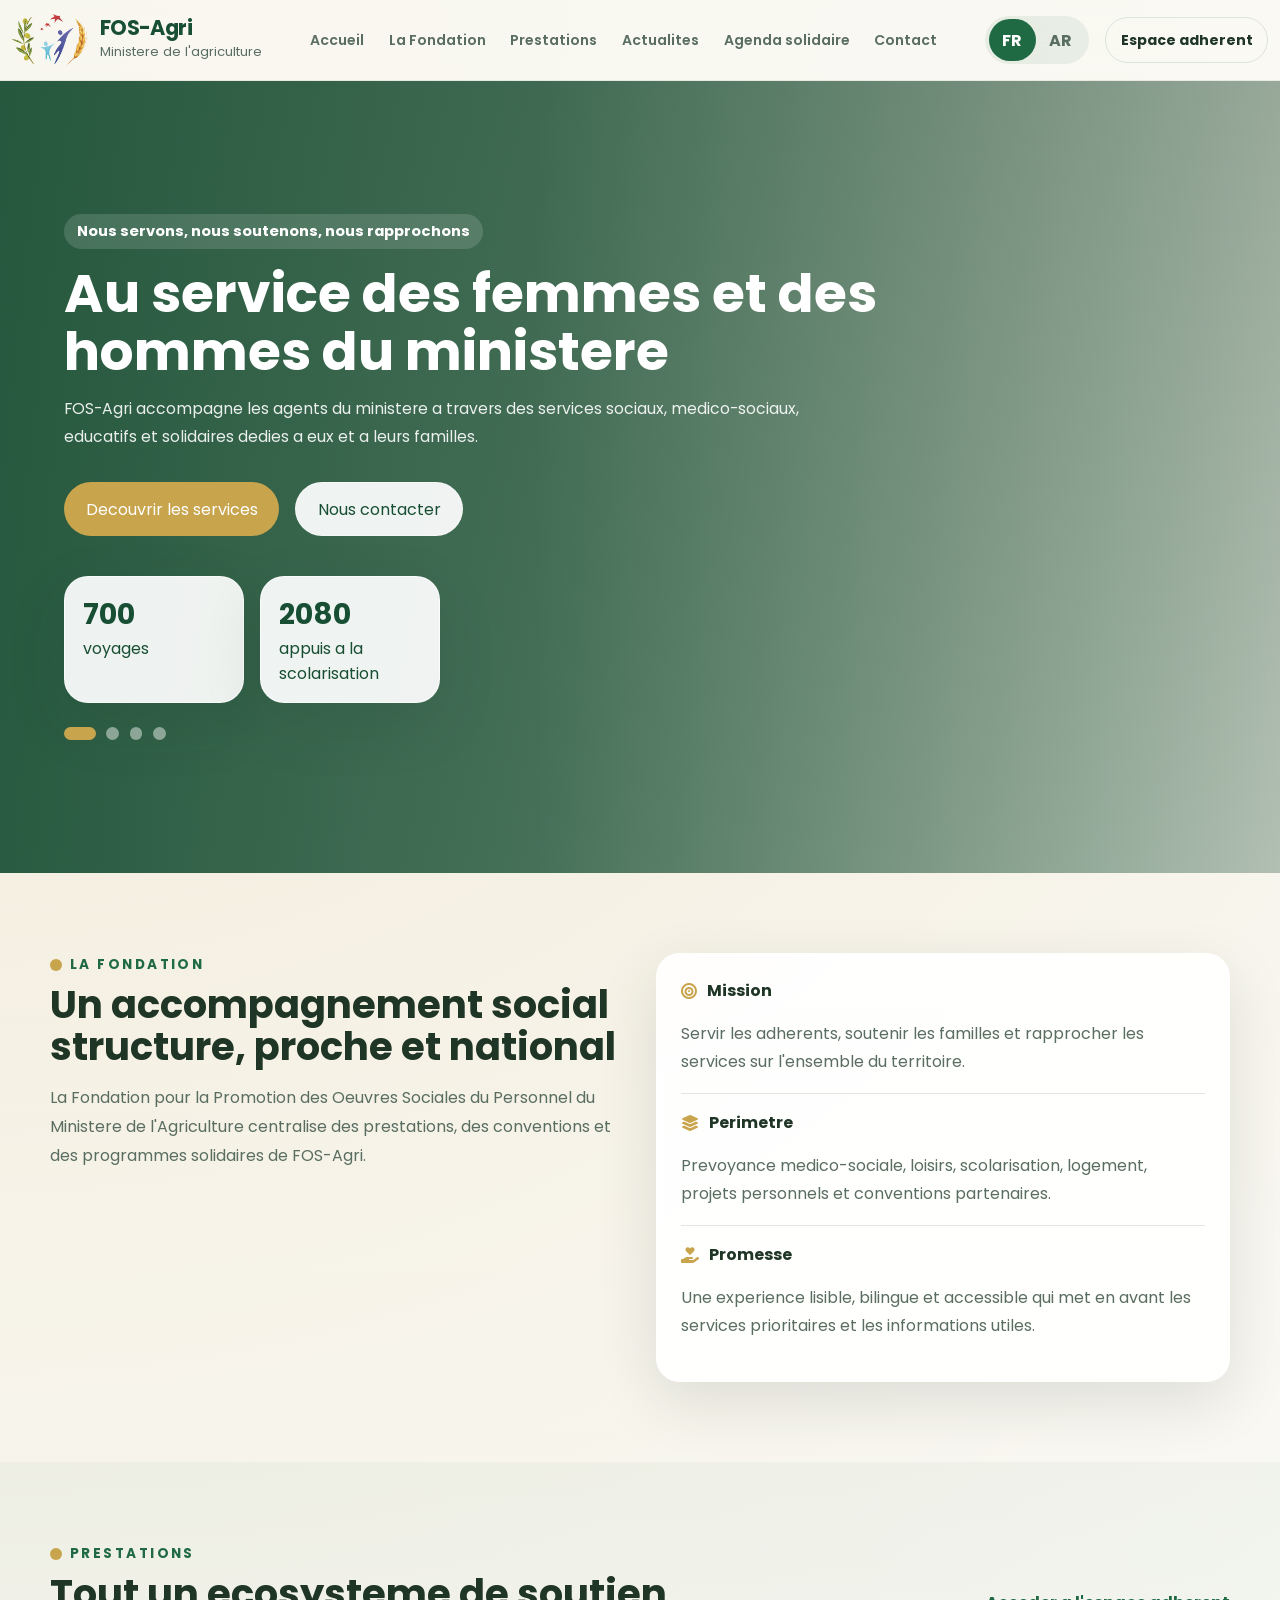
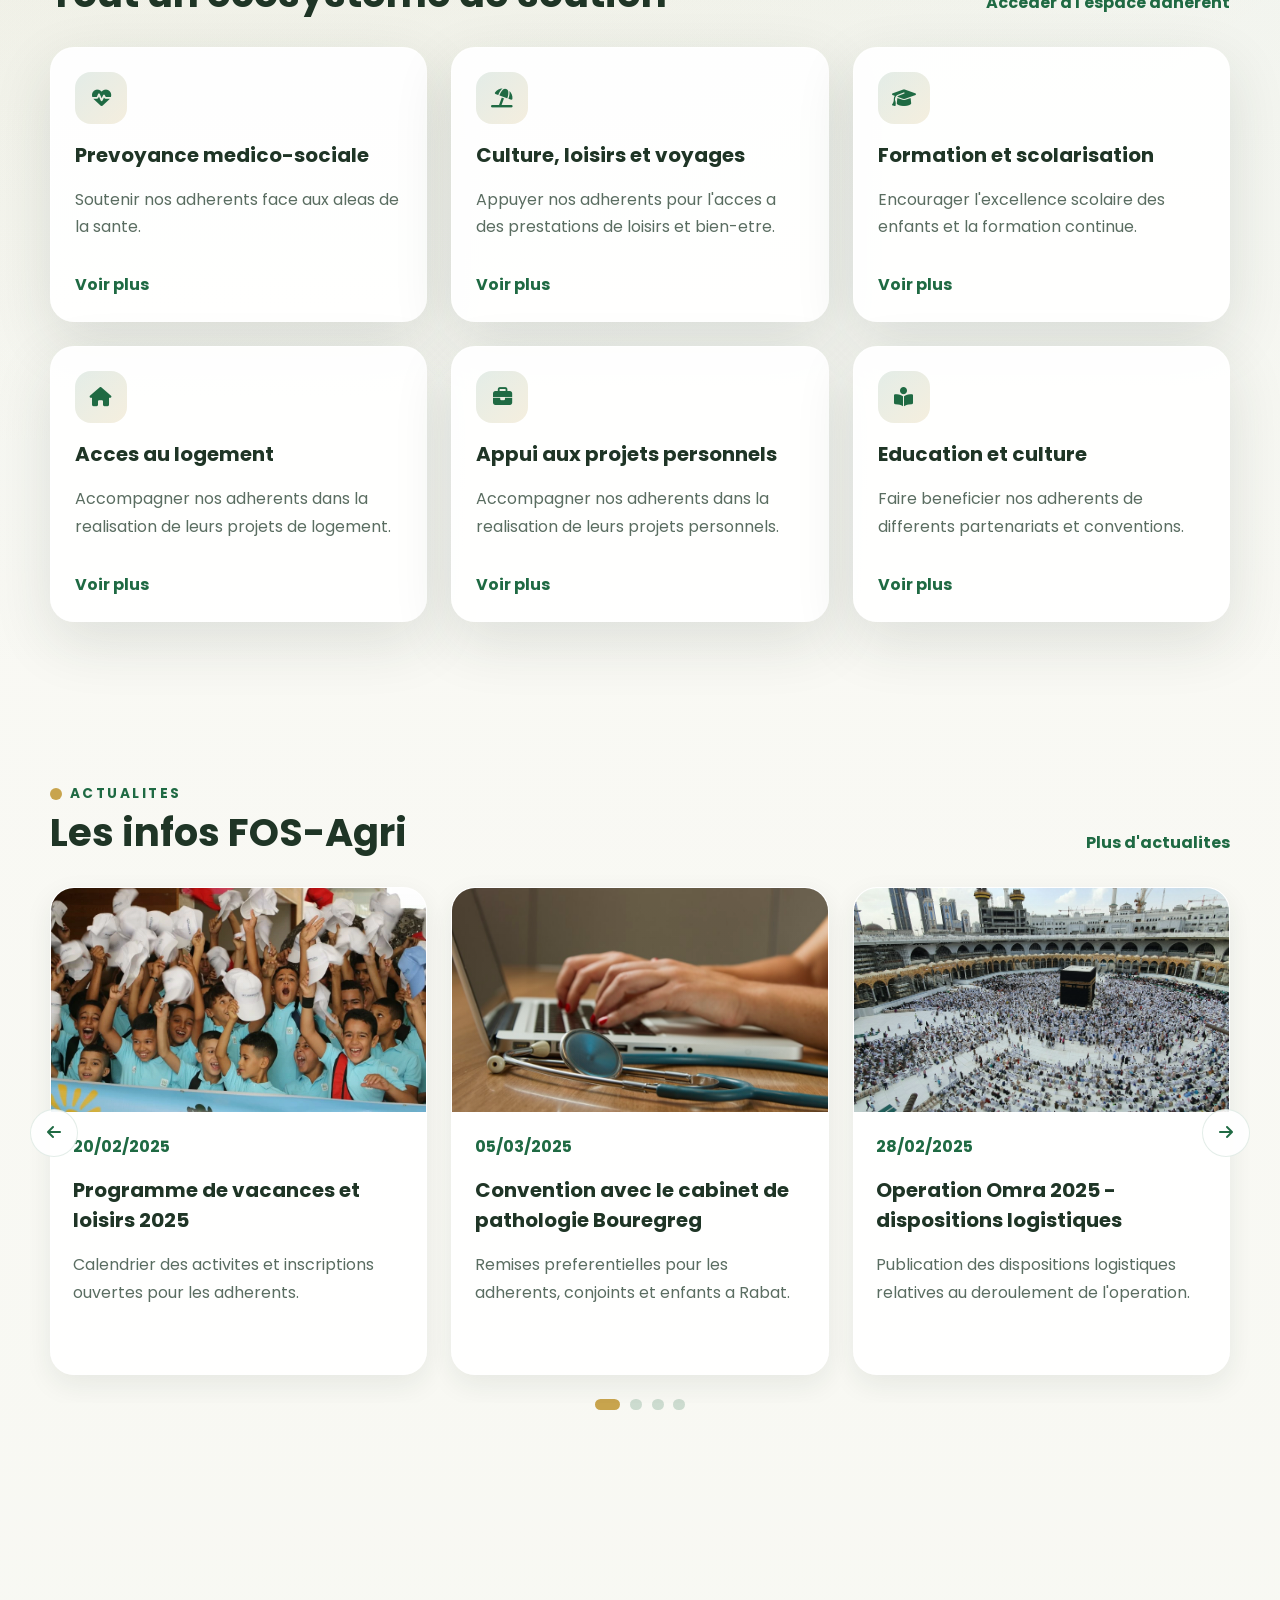
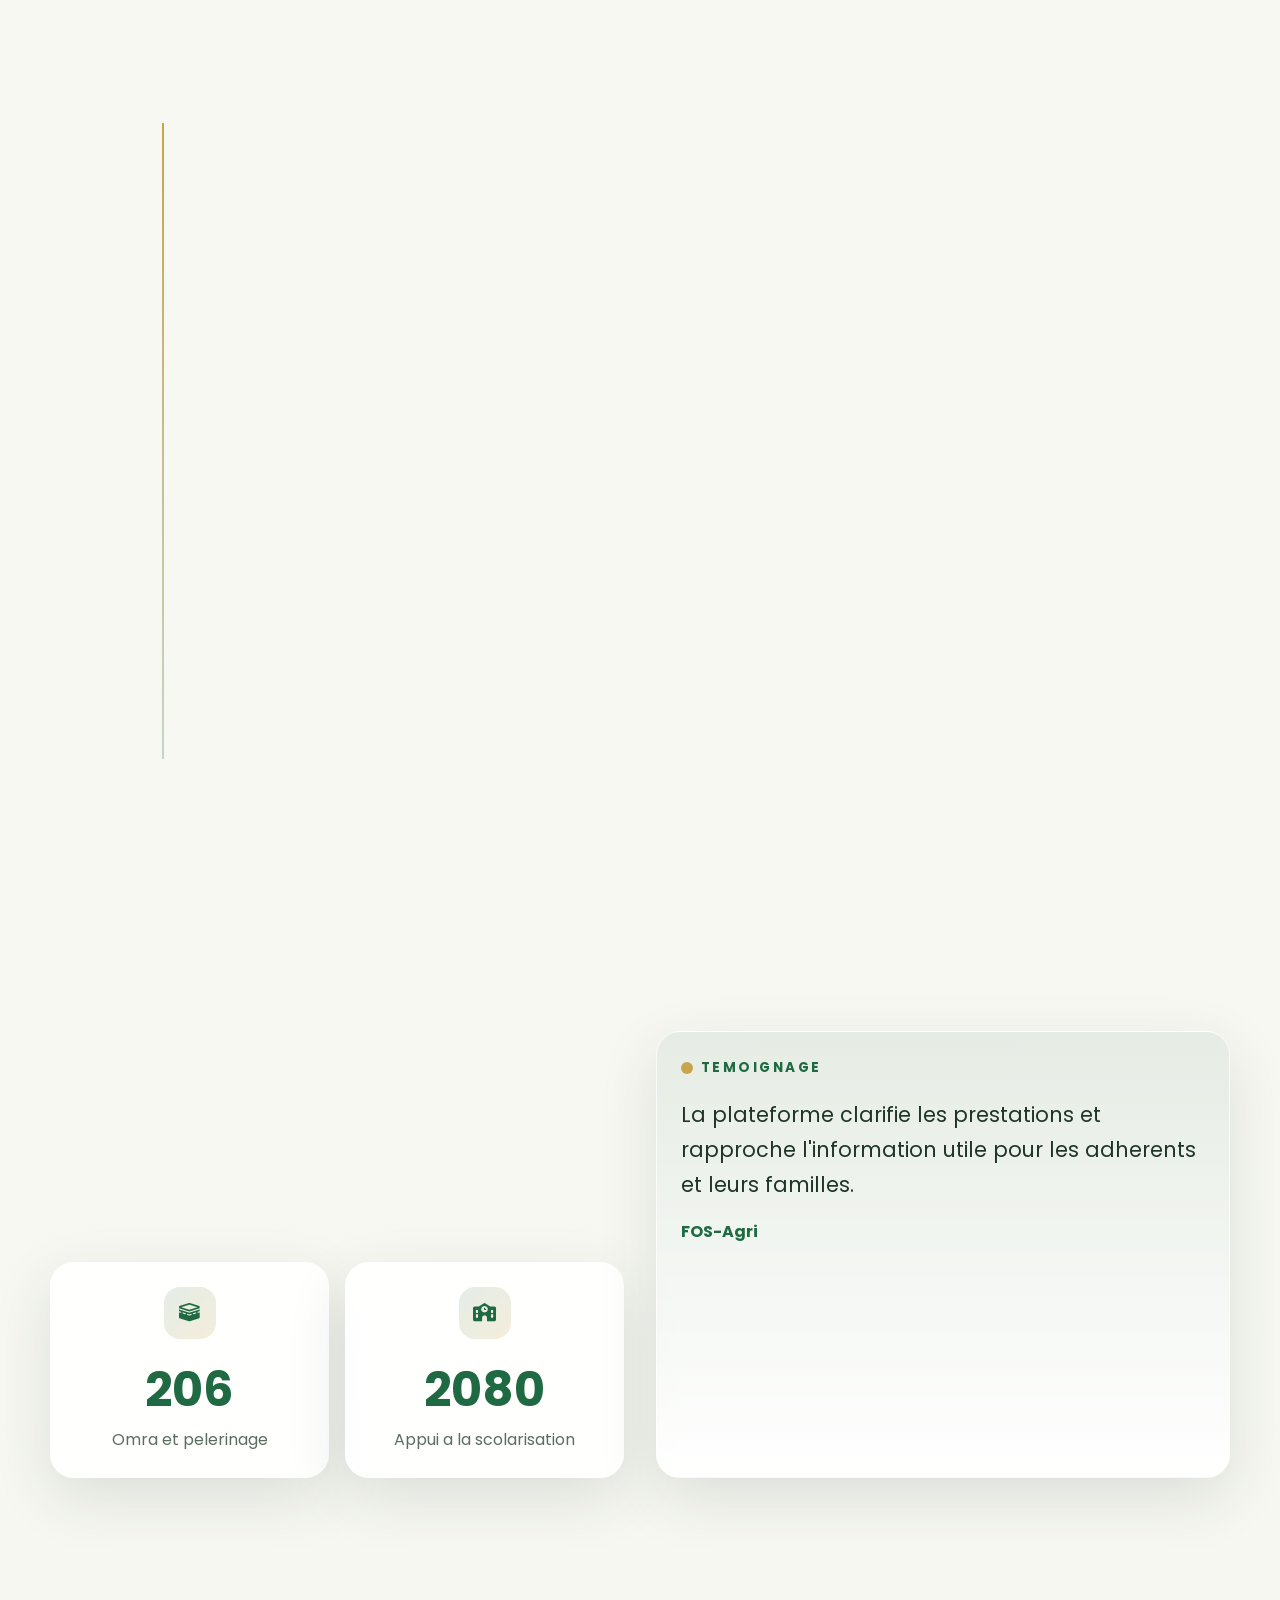
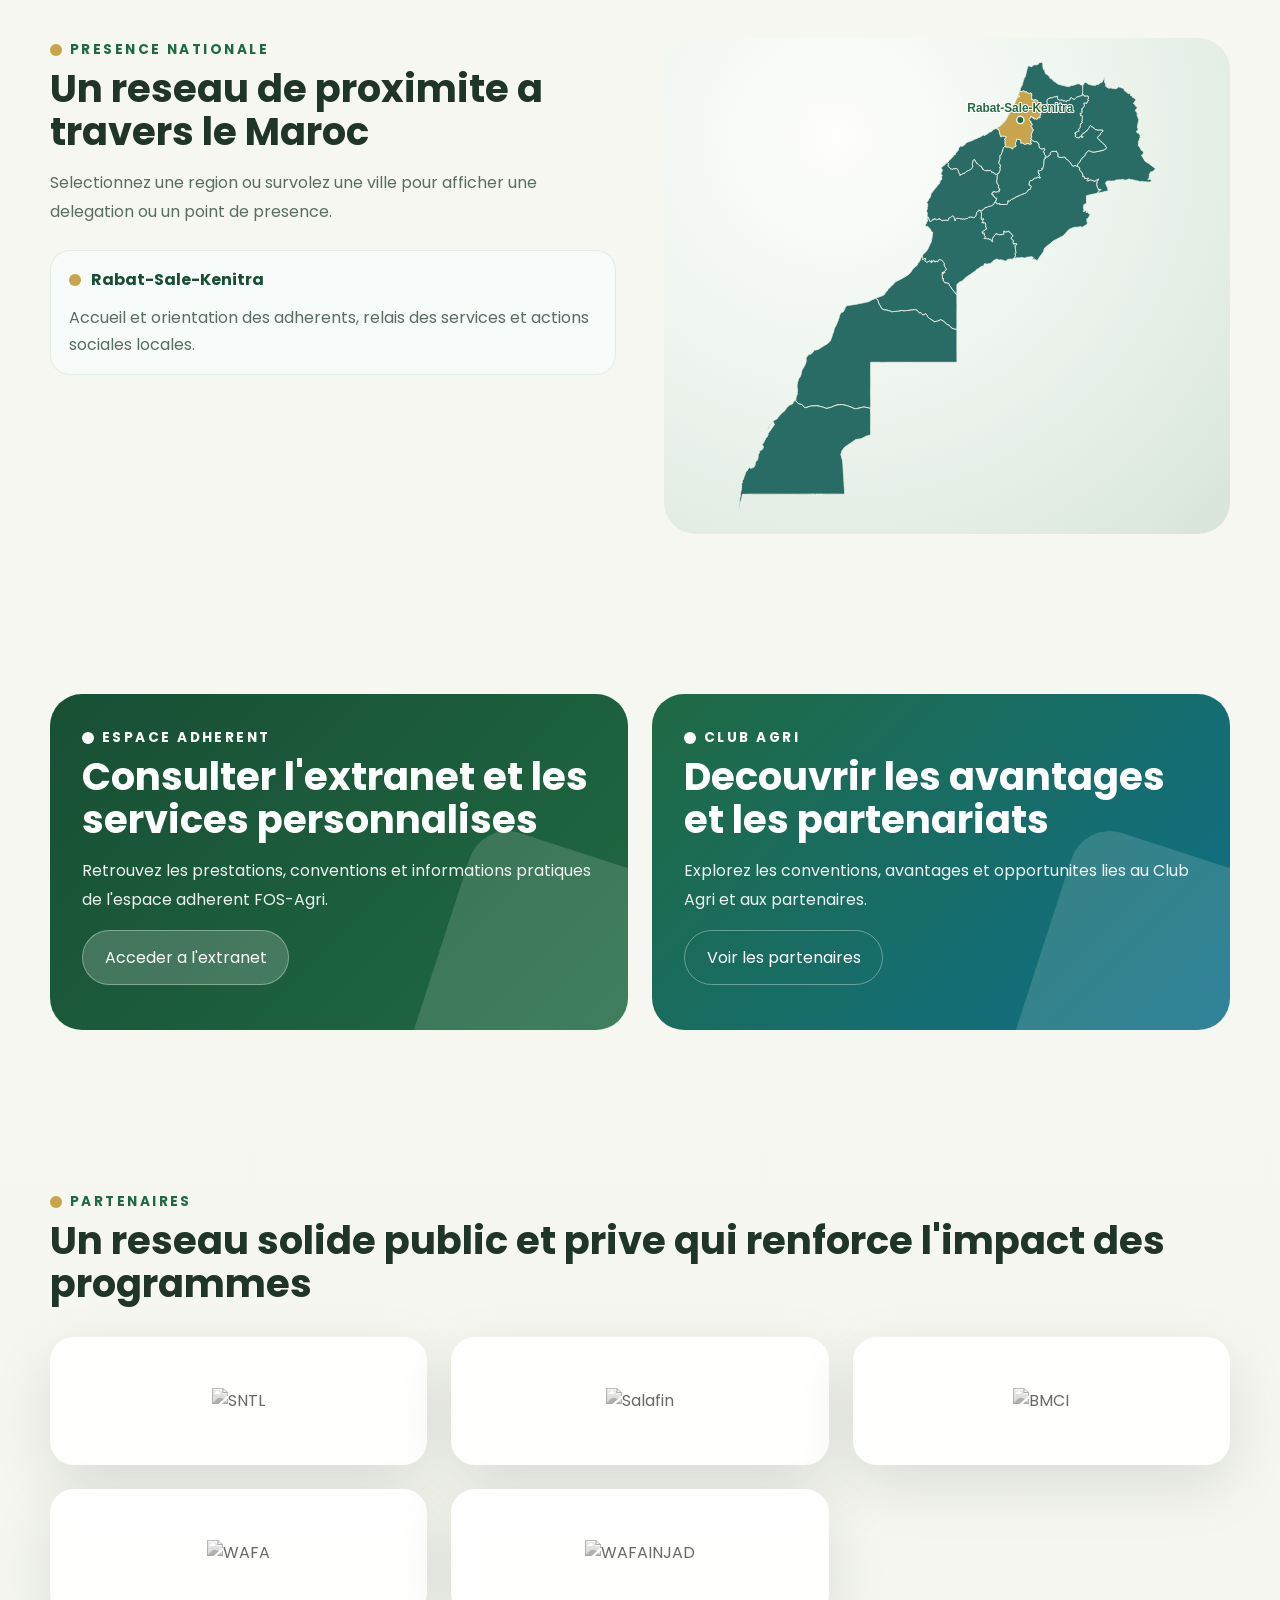
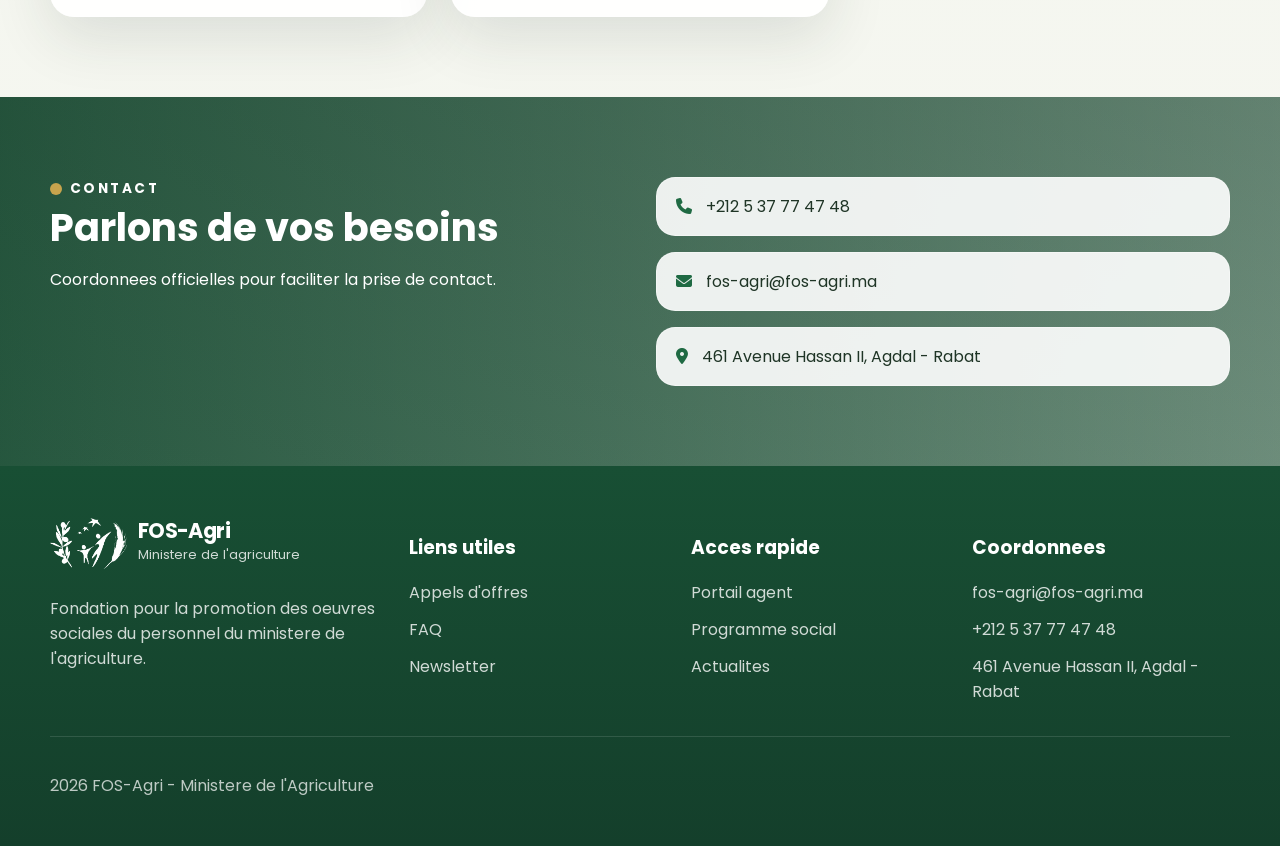
==== index.html @ 0e057a9f "Initial commit - FOS-Agri website" ====
<!doctype html>
<html lang="fr">

<head>
  <meta charset="utf-8" />
  <meta name="viewport" content="width=device-width, initial-scale=1" />
  <title>FOS-Agri | Fondation pour la promotion des œuvres sociales</title>
  <meta name="description"
    content="FOS-Agri - Fondation pour la promotion des œuvres sociales du personnel du ministère de l'agriculture." />
  <link rel="preconnect" href="https://fonts.googleapis.com" />
  <link rel="preconnect" href="https://fonts.gstatic.com" crossorigin />
  <link
    href="https://fonts.googleapis.com/css2?family=Poppins:wght@400;500;600;700;800&family=Tajawal:wght@400;500;700;800&display=swap"
    rel="stylesheet" />
  <link rel="stylesheet" href="https://cdnjs.cloudflare.com/ajax/libs/font-awesome/6.5.2/css/all.min.css" />
  <link rel="stylesheet" href="assets/styles.css" />
</head>

<body data-page="home">
  <a class="skip-link" href="#main-content">Aller au contenu</a>

  <header class="site-header" id="top">
    <div class="container nav-shell">
      <a class="brand" href="index.html" aria-label="FOS-Agri accueil">
        <span class="brand-mark">
          <img src="logo.png" alt="Logo FOS-Agri" />
        </span>
        <span class="brand-copy">
          <strong>FOS-Agri</strong>
          <small data-i18n="brand.subtitle"></small>
        </span>
      </a>

      <button class="menu-toggle" type="button" aria-expanded="false" aria-controls="site-menu"
        aria-label="Ouvrir le menu">
        <span></span>
        <span></span>
        <span></span>
      </button>

      <nav class="site-nav" id="site-menu" aria-label="Navigation principale">
        <a href="#hero" data-i18n="nav.home"></a>
        <a href="#about" data-i18n="nav.foundation"></a>
        <a href="#services" data-i18n="nav.services"></a>
        <a href="#news" data-i18n="nav.news"></a>
        <a href="#events" data-i18n="nav.events"></a>
        <a href="#contact" data-i18n="nav.contact"></a>
        <a class="member-link mobile-only" href="#member-space" data-i18n="nav.member"></a>
      </nav>

      <div class="nav-actions">
        <div class="lang-toggle" role="group" aria-label="Choix de langue">
          <button class="lang-btn is-active" type="button" data-lang="fr">FR</button>
          <button class="lang-btn" type="button" data-lang="ar">AR</button>
        </div>
        <a class="member-link desktop-only" href="#member-space" data-i18n="nav.member"></a>
      </div>
    </div>
  </header>

  <main id="main-content">
    <!-- Hero section with mission statement and primary calls to action -->
    <section class="hero" id="hero">
      <div class="hero-media" aria-hidden="true">
        <div class="hero-slides" id="hero-slides">
          <div class="hero-slide is-active"
            data-image="https://images.unsplash.com/photo-1500937386664-56d1dfef3854?auto=format&fit=crop&w=1600&q=80">
          </div>
          <div class="hero-slide" data-image="hero%20slider/1.jpg"></div>
          <div class="hero-slide" data-image="hero%20slider/2.jpg"></div>
          <div class="hero-slide" data-image="hero%20slider/3.webp"></div>
        </div>
        <div class="hero-overlay"></div>
      </div>
      <div class="container hero-content">
        <div class="eyebrow" data-i18n="hero.eyebrow"></div>
        <h1 data-i18n="hero.title"></h1>
        <p class="hero-description" data-i18n="hero.description"></p>
        <div class="hero-actions">
          <a class="btn btn-primary" href="#services" data-i18n="hero.ctaServices"></a>
          <a class="btn btn-secondary" href="#contact" data-i18n="hero.ctaContact"></a>
        </div>
        <div class="hero-badges" aria-label="Repères FOS-Agri">
          <div class="badge-card">
            <strong>700</strong>
            <span data-i18n="stats.travel.label"></span>
          </div>
          <div class="badge-card">
            <strong>2080</strong>
            <span data-i18n="stats.school.label"></span>
          </div>
        </div>
        <div class="hero-dots" id="hero-dots" aria-label="Hero slider navigation"></div>
      </div>
    </section>

    <section class="section intro" id="about">
      <div class="container intro-grid">
        <div>
          <div class="section-tag" data-i18n="about.tag"></div>
          <h2 data-i18n="about.title"></h2>
          <p data-i18n="about.body"></p>
        </div>
        <div class="intro-panel">
          <div class="intro-list-item">
            <strong><i class="fa-solid fa-bullseye"></i> <span data-i18n="about.missionTitle"></span></strong>
            <p data-i18n="about.missionBody"></p>
          </div>
          <div class="intro-list-item">
            <strong><i class="fa-solid fa-layer-group"></i> <span data-i18n="about.scopeTitle"></span></strong>
            <p data-i18n="about.scopeBody"></p>
          </div>
          <div class="intro-list-item">
            <strong><i class="fa-solid fa-hand-holding-heart"></i> <span data-i18n="about.promiseTitle"></span></strong>
            <p data-i18n="about.promiseBody"></p>
          </div>
        </div>
      </div>
    </section>

    <!-- Service cards are rendered from shared bilingual data in assets/data.js -->
    <section class="section services-section" id="services">
      <div class="container">
        <div class="section-head">
          <div>
            <div class="section-tag" data-i18n="services.tag"></div>
            <h2 data-i18n="services.title"></h2>
          </div>
          <a class="section-link" href="#member-space" data-i18n="services.link"></a>
        </div>
        <div class="services-grid" id="services-grid" aria-live="polite"></div>
      </div>
    </section>

    <section class="section news-section" id="news">
      <div class="container">
        <div class="section-head">
          <div>
            <div class="section-tag" data-i18n="news.tag"></div>
            <h2 data-i18n="news.title"></h2>
          </div>
          <a class="section-link" href="#footer-links" data-i18n="news.more"></a>
        </div>
        <div class="news-carousel">
          <button class="news-nav news-prev" type="button" id="news-prev" aria-label="Actualite precedente">
            <i class="fa-solid fa-arrow-left"></i>
          </button>
          <div class="news-viewport">
            <div class="news-grid" id="news-grid" aria-live="polite"></div>
          </div>
          <button class="news-nav news-next" type="button" id="news-next" aria-label="Actualite suivante">
            <i class="fa-solid fa-arrow-right"></i>
          </button>
        </div>
        <div class="news-dots" id="news-dots" aria-label="Actualites slider navigation"></div>
      </div>
    </section>

    <section class="section events-section" id="events">
      <div class="container">
        <div class="section-head">
          <div>
            <div class="section-tag" data-i18n="events.tag"></div>
            <h2 data-i18n="events.title"></h2>
          </div>
          <p class="section-copy" data-i18n="events.subtitle"></p>
        </div>
        <div class="timeline" id="events-timeline" aria-live="polite"></div>
      </div>
    </section>

    <section class="section stats-section" id="stats">
      <div class="container">
        <div class="section-head">
          <div>
            <div class="section-tag" data-i18n="stats.tag"></div>
            <h2 data-i18n="stats.title"></h2>
          </div>
        </div>
        <div class="stats-layout">
          <div class="stats-grid" id="stats-grid" aria-live="polite"></div>
          <div class="testimonial-card">
            <div class="section-tag" data-i18n="testimonials.tag"></div>
            <blockquote id="testimonial-quote"></blockquote>
            <p class="testimonial-author" id="testimonial-author"></p>
          </div>
        </div>
      </div>
    </section>

    <!-- Interactive regional presence block; replace placeholder regional details in assets/data.js when final delegation info is ready -->
    <section class="section map-section" id="presence">
      <div class="container map-layout">
        <div>
          <div class="section-tag" data-i18n="map.tag"></div>
          <h2 data-i18n="map.title"></h2>
          <p class="section-copy" data-i18n="map.subtitle"></p>
          <div class="map-info-card" id="region-info-card">
            <div class="map-info-head">
              <span class="map-info-dot" id="region-dot"></span>
              <p id="region-title"></p>
            </div>
            <p id="region-text"></p>
          </div>
        </div>
        <div class="map-stage">
          <div class="morocco-map" aria-label="Carte interactive du Maroc">
            <div id="morocco-map-object" class="morocco-map-object" aria-label="Carte du Maroc"><svg id="map"
                data-map-source="assets/regions.json" data-map-default-id="tanger-tetouan-al-hoceima" width="680"
                height="680" viewBox="0 0 680 680" aria-label="Carte du Maroc" class="w-full h-auto">
                <g id="mapLayer">
                  <path class="region-shape"
                    d="M485.805571640315,2.5004647723219477L485.74224674492285,2.5004647723219477L485.74224674492285,2.5739832272340664L485.74224674492285,2.6475002761742417L485.74224674492285,2.721015919247975L485.74224674492285,2.794530156558494L485.67892184953075,2.794530156558494L485.67892184953075,2.86804298821221L485.67892184953075,2.9415544143141688L485.67892184953075,3.015064434970782L485.67892184953075,3.088573050284822L485.67892184953075,3.1620802603624725L485.67892184953075,3.2355860653087802L485.67892184953075,3.309090465229474L485.6155969541387,3.309090465229474L485.6155969541387,3.3825934602291454L485.55227205874655,3.3825934602291454L485.4889471633545,3.456095050413296L485.42562226796235,3.5295952358869727L485.42562226796235,3.603094016754767L485.42562226796235,3.6765913931221803L485.42562226796235,3.750087365095851L485.42562226796235,3.8235819327776426L485.42562226796235,3.897075096274648L485.4889471633545,3.897075096274648L485.4889471633545,3.970566855691459L485.42562226796235,3.970566855691459L485.42562226796235,3.897075096274648L485.36229737257025,3.897075096274648L485.42562226796235,3.897075096274648L485.42562226796235,3.970566855691459L485.36229737257025,3.970566855691459L485.36229737257025,4.044057211134259L485.42562226796235,4.044057211134259L485.42562226796235,4.117546162706049L485.42562226796235,4.191033710512784L485.42562226796235,4.2645198546597385L485.42562226796235,4.338004595251505L485.42562226796235,4.411487932394039L485.42562226796235,4.4849698661910224L485.42562226796235,4.5584503967484125L485.42562226796235,4.631929524172165L485.42562226796235,4.705407248564825L485.42562226796235,4.778883570032576L485.42562226796235,4.925832004613085L485.42562226796235,4.999304117936163L485.42562226796235,5.072774828754973L485.4889471633545,5.146244137172516L485.4889471633545,5.219712043295203L485.4889471633545,5.293178547227171L485.4889471633545,5.3666436490739216L485.4889471633545,5.440107348940046L485.4889471633545,5.513569646930819L485.4889471633545,5.587030543151059L485.4889471633545,5.660490037706268L485.4889471633545,5.7339481306999005L485.4889471633545,5.807404822237004L485.4889471633545,5.880860112423079L485.4889471633545,5.954314001362491L485.55227205874655,6.0277664891609675L485.55227205874655,6.101217575922419L485.55227205874655,6.174667261753257L485.55227205874655,6.248115546755798L485.55227205874655,6.395007914699363L485.55227205874655,6.468451997849797L485.55227205874655,6.54189468059235L485.55227205874655,6.615335963031839L485.55227205874655,6.688775845273085L485.55227205874655,6.762214327421816L485.6155969541387,6.762214327421816L485.6155969541387,6.835651409580805L485.6155969541387,6.909087091855554L485.6155969541387,6.9825213743511085L485.6155969541387,7.055954257172061L485.6155969541387,7.129385740424823L485.67892184953075,7.129385740424823L485.74224674492285,7.202815824210802L485.67892184953075,7.202815824210802L485.67892184953075,7.276244508636637L485.67892184953075,7.423097679825332L485.67892184953075,7.496522166797831L485.67892184953075,7.569945254828781L485.67892184953075,7.643366944022773L485.74224674492285,7.643366944022773L485.74224674492285,7.716787234484173L485.74224674492285,7.79020612631939L485.74224674492285,7.8636236196300615L485.74224674492285,7.937039714522598L485.74224674492285,8.010454411101364L485.805571640315,8.010454411101364L485.8688965357071,8.010454411101364L485.93222143109915,8.010454411101364L485.93222143109915,8.08386770947186L485.9955463264913,8.157279609736861L485.9955463264913,8.304099216371696L485.9955463264913,8.230690112002094L485.93222143109915,8.230690112002094L485.93222143109915,8.157279609736861L485.93222143109915,8.08386770947186L485.8688965357071,8.08386770947186L485.805571640315,8.08386770947186L485.805571640315,8.157279609736861L485.805571640315,8.230690112002094L485.8688965357071,8.230690112002094L485.93222143109915,8.230690112002094L485.8688965357071,8.230690112002094L485.8688965357071,8.304099216371696L485.8688965357071,8.377506922950715L485.805571640315,8.377506922950715L485.805571640315,8.45091323184306L485.8688965357071,8.52431814315446L485.8688965357071,8.59772165698837L485.8688965357071,8.671123773449835L485.8688965357071,8.744524492644814L485.8688965357071,8.817923814674941L485.8688965357071,8.891321739646173L485.93222143109915,8.964718267663102L485.93222143109915,9.038113398830319L485.93222143109915,9.111507133253099L485.93222143109915,9.184899471034441L485.93222143109915,9.258290412278711L485.9955463264913,9.33167995709141L485.9955463264913,9.40506810557713L485.9955463264913,9.478454857839779L485.9955463264913,9.551840213983724L486.0588712218834,9.698606738335457L486.0588712218834,9.771987906751292L486.1221961172755,9.771987906751292L486.0588712218834,9.771987906751292L486.0588712218834,9.84536767946588L485.9955463264913,9.84536767946588L486.0588712218834,9.84536767946588L486.1221961172755,9.84536767946588L486.1221961172755,9.771987906751292L486.18552101266755,9.771987906751292L486.18552101266755,9.84536767946588L486.1221961172755,9.84536767946588L486.1221961172755,9.918746056584268L486.1221961172755,9.992123038211048L486.1221961172755,10.065498624450129L486.1221961172755,10.138872815406557L486.18552101266755,10.212245611185153L486.18552101266755,10.28561701188869L486.18552101266755,10.358987017621985L486.2488459080597,10.432355628489859L486.2488459080597,10.505722844596676L486.31217080345175,10.725816125393067L486.3754956988439,10.87253800736562L486.3754956988439,10.945896857096386L486.43882059423595,11.01925431279642L486.43882059423595,11.092610374569631L486.5021454896281,11.239318316754634L486.56547038502015,11.312670197374018L486.56547038502015,11.38602068448381L486.6287952804123,11.459369778188375L486.69212017580446,11.532717478591849L486.69212017580446,11.606063785798597L486.7554450711965,11.606063785798597L486.8187699665886,11.606063785798597L486.8187699665886,11.532717478591849L486.8820948619807,11.532717478591849L486.94541975737286,11.532717478591849L486.8820948619807,11.532717478591849L486.8820948619807,11.606063785798597L486.94541975737286,11.606063785798597L487.0087446527649,11.606063785798597L486.94541975737286,11.606063785798597L487.072069548157,11.679408699912528L487.072069548157,11.606063785798597L487.0087446527649,11.606063785798597L487.0087446527649,11.532717478591849L486.94541975737286,11.532717478591849L486.94541975737286,11.459369778188375L487.0087446527649,11.532717478591849L487.072069548157,11.606063785798597L487.1353944435491,11.606063785798597L487.1353944435491,11.679408699912528L487.19871933894126,11.679408699912528L487.19871933894126,11.606063785798597L487.2620442343333,11.606063785798597L487.32536912972546,11.606063785798597L487.32536912972546,11.532717478591849L487.51534381590176,11.532717478591849L487.57866871129386,11.459369778188375L487.57866871129386,11.532717478591849L487.64199360668596,11.459369778188375L487.70531850207806,11.459369778188375L487.76864339747016,11.459369778188375L487.76864339747016,11.38602068448381L487.76864339747016,11.459369778188375L487.89529318825436,11.38602068448381L487.95861808364646,11.38602068448381L488.0219429790385,11.38602068448381L488.0219429790385,11.459369778188375L488.08526787443066,11.459369778188375L488.1485927698228,11.459369778188375L488.21191766521486,11.459369778188375L488.2752425606069,11.459369778188375L488.3385674559991,11.459369778188375L488.4018923513912,11.459369778188375L488.46521724678325,11.459369778188375L488.52854214217535,11.459369778188375L488.52854214217535,11.606063785798597L488.52854214217535,11.679408699912528L488.46521724678325,11.752752221038463L488.4018923513912,11.826094349281675L488.3385674559991,11.899435084743573L488.2752425606069,11.899435084743573L488.2752425606069,11.972774427530112L488.2752425606069,12.046112377744976L488.21191766521486,12.119448935493665L488.21191766521486,12.192784100878498L488.1485927698228,12.192784100878498L488.1485927698228,12.266117874003612L488.1485927698228,12.339450254974508L488.08526787443066,12.412781243894415L488.08526787443066,12.48611084086815L488.1485927698228,12.48611084086815L488.1485927698228,12.559439045999625L488.1485927698228,12.63276585939252L488.1485927698228,12.706091281151657L488.1485927698228,12.779415311381626L488.21191766521486,12.779415311381626L488.21191766521486,12.852737950184974L488.21191766521486,12.999379053929488L488.2752425606069,13.072697519079611L488.2752425606069,13.14601459322148L488.2752425606069,13.219330276456503L488.2752425606069,13.292644568889955L488.3385674559991,13.439268981769146L488.3385674559991,13.512579102422933L488.3385674559991,13.585887832691014L488.4018923513912,13.659195172678437L488.4018923513912,13.732501122489793L488.4018923513912,13.805805682226264L488.46521724678325,13.879108851993578L488.46521724678325,13.952410631895873L488.52854214217535,14.172307633450828L488.59186703756745,14.318898687068895L488.59186703756745,14.39219212996295L488.59186703756745,14.465484183719354L488.6551919329596,14.61206412423553L488.6551919329596,14.685352011202895L488.6551919329596,14.758638509448474L488.6551919329596,14.831923619075951L488.71851682835165,14.905207340190827L488.71851682835165,14.97848967289383L488.71851682835165,15.051770617290686L488.78184172374375,15.051770617290686L488.71851682835165,15.051770617290686L488.71851682835165,15.125050173484851L488.78184172374375,15.198328341580691L488.78184172374375,15.271605121682569L488.78184172374375,15.344880513892349L488.84516661913585,15.418154518315532L488.84516661913585,15.491427135054892L488.84516661913585,15.564698364214792L488.908491514528,15.564698364214792L488.908491514528,15.637968205899142L488.908491514528,15.711236660211398L488.9718164099201,15.78450372725547L488.9718164099201,15.857769407136857L488.9718164099201,15.931033699956515L489.0351413053122,15.931033699956515L489.0351413053122,16.004296605819036L489.0351413053122,16.077558124828556L489.09846620070425,16.15081825709035L489.09846620070425,16.224077002705144L489.09846620070425,16.297334361777985L489.1617910960964,16.297334361777985L489.1617910960964,16.370590334413237L489.1617910960964,16.443844920713673L489.2251159914885,16.517098120783885L489.2884408868806,16.5903499347271L489.3517657822727,16.5903499347271L489.3517657822727,16.663600362647003L489.3517657822727,16.736849404647273L489.3517657822727,16.81009706083205L489.3517657822727,16.883343331305696L489.3517657822727,16.956588216169393L489.3517657822727,17.029831715528644L489.4150906776648,17.029831715528644L489.4150906776648,17.103073829486448L489.4150906776648,17.17631455814808L489.47841557305696,17.24955390161449L489.47841557305696,17.322791859990502L489.47841557305696,17.396028433379797L489.541740468449,17.396028433379797L489.541740468449,17.469263621886057L489.541740468449,17.542497425613192L489.6050653638411,17.542497425613192L489.6050653638411,17.6157298446642L489.6683902592332,17.688960879143224L489.6683902592332,17.762190529154395L489.73171515462525,17.835418794799352L489.73171515462525,17.908645676182914L489.7950400500174,17.981871173408535L489.7950400500174,18.05509528657899L489.85836494540956,18.05509528657899L489.9216898408016,18.128318015799096L489.98501473619365,18.128318015799096L490.04833963158586,18.20153936117208L490.11166452697796,18.20153936117208L490.11166452697796,18.128318015799096L490.17498942237,18.128318015799096L490.17498942237,18.05509528657899L490.2383143177621,18.05509528657899L490.3016392131542,18.05509528657899L490.36496410854636,18.05509528657899L490.36496410854636,17.981871173408535L490.36496410854636,18.05509528657899L490.4282890039384,18.05509528657899L490.49161389933056,18.128318015799096L490.49161389933056,18.20153936117208L490.5549387947226,18.274759322802083L490.61826369011476,18.34797790079051L490.68158858550686,18.42119509524241L490.68158858550686,18.494410906260782L490.74491348089896,18.494410906260782L490.808238376291,18.56762533394931L490.87156327168316,18.640838378411445L490.93488816707526,18.640838378411445L490.99821306246736,18.640838378411445L491.06153795785946,18.640838378411445L491.12486285325156,18.640838378411445L491.12486285325156,18.56762533394931L491.1881877486437,18.56762533394931L491.1881877486437,18.494410906260782L491.25151264403576,18.494410906260782L491.31483753942786,18.42119509524241L491.37816243481996,18.42119509524241L491.441487330212,18.42119509524241L491.441487330212,18.494410906260782L491.5048122256042,18.494410906260782L491.5048122256042,18.56762533394931L491.5681371209963,18.640838378411445L491.63146201638835,18.714050039750873L491.69478691178045,18.714050039750873L491.69478691178045,18.78726031807082L491.7581118071726,18.78726031807082L491.8214367025647,18.714050039750873L491.88476159795675,18.714050039750873L491.94808649334885,18.714050039750873L492.01141138874095,18.714050039750873L492.0747362841331,18.714050039750873L492.0747362841331,18.78726031807082L492.13806117952515,18.78726031807082L492.2013860749173,18.78726031807082L492.26471097030935,18.78726031807082L492.26471097030935,18.86046921347588L492.3280358657015,18.86046921347588L492.3913607610936,18.86046921347588L492.3913607610936,18.933676726067688L492.4546856564857,18.933676726067688L492.4546856564857,19.00688285595038L492.5180105518778,19.080087603227184L492.5813354472699,19.299693550460006L492.644660342662,19.299693550460006L492.644660342662,19.372892768348947L492.7079852380541,19.372892768348947L492.7713101334462,19.446090604149504L492.8346350288383,19.519287057964675L492.89795992423046,19.519287057964675L492.89795992423046,19.59248212989837L492.9612848196225,19.59248212989837L493.02460971501466,19.738868128533795L493.0879346104067,19.812059055442205L493.0879346104067,19.88524860088387L493.15125950579875,19.958436764959288L493.15125950579875,20.03162354777328L493.21458440119096,20.104808949428843L493.21458440119096,20.177992970029436L493.27790929658306,20.251175609679876L493.3412341919751,20.251175609679876L493.3412341919751,20.324356868480663L493.4045590873672,20.324356868480663L493.46788398275936,20.39753674653639L493.53120887815146,20.39753674653639L493.53120887815146,20.470715243950508L493.5945337735435,20.470715243950508L493.5945337735435,20.54389236082625L493.6578586689356,20.61706809726661L493.7211835643277,20.61706809726661L493.78450845971986,20.61706809726661L493.78450845971986,20.690242453375276L493.84783335511196,20.690242453375276L493.91115825050406,20.690242453375276L493.9744831458961,20.763415429255247L494.03780804128826,20.763415429255247L494.10113293668036,20.763415429255247L494.16445783207246,20.836587025009976L494.16445783207246,20.909757240743602L494.22778272746456,20.909757240743602L494.29110762285666,20.909757240743602L494.29110762285666,20.982926076557078L494.3544325182488,20.982926076557078L494.41775741364086,21.056093532555224L494.48108230903296,21.056093532555224L494.48108230903296,21.129259608840812L494.54440720442506,21.129259608840812L494.6077320998172,21.202424305518434L494.6077320998172,21.27558762268859L494.67105699520926,21.348749560456326L494.7343818906014,21.348749560456326L494.7343818906014,21.42191011892396L494.79770678599346,21.49506929819563L494.8610316813855,21.49506929819563L494.8610316813855,21.568227098373654L494.9243565767777,21.568227098373654L494.9876814721698,21.568227098373654L495.05100636756185,21.568227098373654L495.11433126295395,21.568227098373654L495.30430594913025,21.933995416477273L495.30430594913025,22.00714494426211L495.36763084452235,22.080293093675664L495.36763084452235,22.153439864821166L495.43095573991445,22.22658525780139L495.43095573991445,22.29972927272115L495.4942806353066,22.446013168784475L495.5576055306987,22.446013168784475L495.5576055306987,22.592291553836958L495.6209304260908,22.665428679992146L495.68425532148285,22.738564428703512L495.747580216875,22.88483179420905L495.8109051122671,22.957963411208084L495.8109051122671,23.03109365117598L495.8109051122671,23.10422251421528L495.8742300076592,23.10422251421528L495.9375549030513,23.250476109920555L495.9375549030513,23.32360084279435L496.0008797984434,23.396724199150185L496.06420469383556,23.4698461790922L496.06420469383556,23.54296678272408L496.1275295892276,23.54296678272408L496.1275295892276,23.616086010148592L496.1908544846197,23.689203861468513L496.1908544846197,23.762320336786388L496.2541793800118,23.8354354362059L496.2541793800118,23.908549159830727L496.31750427540396,23.908549159830727L496.31750427540396,23.981661507761828L496.31750427540396,24.054772480102656L496.38082917079606,24.054772480102656L496.38082917079606,24.127882076956894L496.38082917079606,24.20099029842686L496.44415406618816,24.274097144616235L496.5074789615802,24.34720261562643L496.5074789615802,24.42030671156158L496.5708038569723,24.49340943252355L496.5708038569723,24.566510778616248L496.63412875236446,24.566510778616248L496.63412875236446,24.63961074994154L496.69745364775656,24.63961074994154L496.7607785431486,24.785806568703265L496.82410343854076,24.858902416345018L496.82410343854076,24.931996889632273L496.8874283339328,24.931996889632273L496.95075322932496,25.00508998866576L497.014078124717,25.00508998866576L497.07740302010916,25.00508998866576L497.1407279155012,25.00508998866576L497.1407279155012,25.078181713549156L497.20405281089336,25.078181713549156L497.26737770628546,25.078181713549156L497.33070260167756,25.078181713549156L497.3940274970696,25.078181713549156L497.45735239246176,25.078181713549156L497.52067728785386,25.151272064385694L497.58400218324596,25.151272064385694L497.64732707863806,25.151272064385694L497.71065197403016,25.151272064385694L497.7739768694223,25.151272064385694L497.83730176481436,25.224361041278826L497.9006266602065,25.224361041278826L497.96395155559856,25.29744864432905L498.0272764509906,25.29744864432905L498.0906013463828,25.29744864432905L498.1539262417749,25.29744864432905L498.21725113716695,25.29744864432905L498.21725113716695,25.224361041278826L498.2805760325591,25.224361041278826L498.4072258233433,25.151272064385694L498.5338756141275,25.151272064385694L498.59720050951955,25.151272064385694L498.6605254049117,25.151272064385694L498.7871751956959,25.29744864432905L498.9138249864801,25.516703211457752L498.97714988187226,25.662866055553195L499.0404747772643,25.735945417711946L499.1037996726564,25.80902340674811L499.1671245680485,25.80902340674811L499.1671245680485,25.88210002276446L499.23044946344066,25.88210002276446L499.23044946344066,25.955175265865364L499.2937743588327,25.955175265865364L499.2937743588327,26.028249136150862L499.3570992542248,26.028249136150862L499.3570992542248,26.101321633724865L499.4204241496169,26.101321633724865L499.4204241496169,26.17439275868992L499.48374904500906,26.17439275868992L499.48374904500906,26.247462511148797L499.5470739404011,26.320530891205635L499.5470739404011,26.393597898960024L499.61039883579326,26.393597898960024L499.6737237311853,26.393597898960024L499.6737237311853,26.4666635345161L499.7370486265774,26.4666635345161L499.7370486265774,26.53972779797732L499.80037352196956,26.53972779797732L499.86369841736166,26.612790689445546L499.9270233127537,26.612790689445546L499.9270233127537,26.685852209023096L499.99034820814586,26.685852209023096L500.05367310353796,26.758912356813198L500.11699799893006,26.758912356813198L500.11699799893006,26.83197113291976L500.1803228943221,26.83197113291976L500.24364778971426,26.83197113291976L500.24364778971426,26.905028537442377L500.3069726851063,26.905028537442377L500.37029758049846,26.978084570485407L500.4336224758906,27.051139232150945L500.49694737128266,27.124192522542216L500.5602722666747,27.197244441761313L500.5602722666747,27.270294989911235L500.62359716206686,27.270294989911235L500.62359716206686,27.34334416709521L500.686922057459,27.34334416709521L500.75024695285106,27.416391973413738L500.81357184824316,27.562483473868042L500.87689674363526,27.63552716820891L500.9402216390274,27.63552716820891L500.9402216390274,27.70856949209542L501.00354653441946,27.70856949209542L501.06687142981156,27.781610445630122L501.06687142981156,27.854650028916012L501.13019632520366,27.854650028916012L501.13019632520366,27.927688242055183L501.1935212205958,27.927688242055183L501.1935212205958,28.000725085151316L501.2568461159879,28.000725085151316L501.32017101138,28.073760558304457L501.38349590677205,28.146794661618742L501.4468208021642,28.146794661618742L501.4468208021642,28.219827395196035L501.5101456975563,28.292858759139335L501.5734705929484,28.292858759139335L501.5734705929484,28.36588875355187L501.6367954883405,28.438917378533688L501.7001203837326,28.58497052061989L501.76344527912477,28.58497052061989L501.76344527912477,28.65799503792823L501.76344527912477,28.73101818621717L501.8267701745168,28.73101818621717L501.8267701745168,28.804039965589254L501.8900950699089,28.804039965589254L501.8267701745168,28.804039965589254L501.8267701745168,28.73101818621717L501.76344527912477,28.73101818621717L501.76344527912477,28.804039965589254L501.8267701745168,28.804039965589254L501.8267701745168,28.877060376146346L501.8900950699089,28.877060376146346L501.953419965301,28.95007941799213L501.953419965301,29.023097091226873L502.01674486069305,29.023097091226873L502.01674486069305,29.096113395953807L502.0800697560852,29.096113395953807L502.0800697560852,29.16912833227525L502.14339465147737,29.16912833227525L502.14339465147737,29.242141900295337L502.27004444226145,29.315154100113432L502.33336933765366,29.315154100113432L502.33336933765366,29.388164931833444L502.39669423304576,29.388164931833444L502.4600191284378,29.388164931833444L502.5233440238299,29.461174395557464L502.586668919222,29.461174395557464L502.64999381461416,29.534182491388492L502.7133187100062,29.534182491388492L502.77664360539836,29.534182491388492L502.8399685007904,29.60718921942771L502.90329339618256,29.60718921942771L502.90329339618256,29.680194579778345L502.96661829157466,29.680194579778345L503.02994318696676,29.753198572542487L503.0932680823588,29.753198572542487L503.15659297775096,29.753198572542487L503.15659297775096,29.826201197822L503.21991787314306,29.826201197822L503.28324276853516,29.826201197822L503.34656766392726,29.89920245571966L503.40989255931936,29.89920245571966L503.53654235010356,29.89920245571966L503.59986724549566,29.89920245571966L503.7265170362798,29.972202346339145L503.789841931672,29.972202346339145L503.789841931672,30.04520086977982L503.8531668270641,30.04520086977982L503.91649172245616,30.04520086977982L503.97981661784826,30.04520086977982L504.0431415132404,30.118198026145365L504.1064664086325,30.118198026145365L504.16979130402456,30.118198026145365L504.23311619941666,30.118198026145365L504.23311619941666,30.04520086977982L504.29644109480876,30.04520086977982L504.42309088559296,29.972202346339145L504.4864157809851,30.04520086977982L504.54974067637716,30.118198026145365L504.6130655717693,30.1911938155381L504.6763904671614,30.26418823806125L504.7397153625535,30.26418823806125L504.7397153625535,30.337181293815092L504.8030402579456,30.41017298290285L504.8663651533377,30.483163305426842L504.9296900487298,30.483163305426842L504.9296900487298,30.556152261488933L504.9930149441219,30.556152261488933L504.9930149441219,30.62913985119144L505.056339839514,30.62913985119144L505.056339839514,30.702126074637135L505.1196647349061,30.77511093192743L505.18298963029827,30.848094423165094L505.18298963029827,30.921076548453357L505.2463145256903,30.921076548453357L505.30963942108247,30.994057307892035L505.30963942108247,31.067036701584357L505.3729643164745,31.140014729632867L505.43628921186655,31.212991392138747L505.49961410725876,31.212991392138747L505.56293900265086,31.212991392138747L505.56293900265086,31.285966689205225L505.6262638980429,31.3589406209353L505.75291368882716,31.43191318742879L505.75291368882716,31.50488438878847L505.81623858421926,31.50488438878847L505.81623858421926,31.577854225117107L505.8795634796113,31.65082269651657L505.9428883750034,31.723789803089176L506.0062132703955,31.723789803089176L506.06953816578766,31.79675554493656L506.13286306117976,31.86971992216104L506.19618795657186,31.942682934864933L506.2595128519639,31.942682934864933L506.32283774735606,32.01564458314988L506.38616264274816,32.01564458314988L506.38616264274816,32.088604867119784L506.44948753814026,32.088604867119784L506.51281243353236,32.16156378687356L506.57613732892446,32.16156378687356L506.6394622243166,32.23452134251488L506.70278711970866,32.23452134251488L506.76611201510076,32.23452134251488L506.82943691049286,32.23452134251488L506.892761805885,32.23452134251488L506.95608670127706,32.307477534145846L507.0194115966692,32.307477534145846L507.0194115966692,32.380432361869L507.08273649206126,32.380432361869L507.1460613874533,32.380432361869L507.2093862828455,32.380432361869L507.2727111782376,32.45338582578529L507.33603607362966,32.45338582578529L507.33603607362966,32.526337925996586L507.39936096902176,32.526337925996586L507.39936096902176,32.59928866260566L507.4626858644139,32.59928866260566L507.4626858644139,32.6722380357146L507.526010759806,32.6722380357146L507.526010759806,32.745186045425044L507.58933565519806,32.745186045425044L507.58933565519806,32.81813269183908L507.65266055059016,32.81813269183908L507.65266055059016,32.89107797505835L507.71598544598226,32.89107797505835L507.71598544598226,32.96402189518676L507.7793103413744,33.036964452323446L507.8426352367665,33.036964452323446L507.8426352367665,33.109905646571406L507.9059601321586,33.109905646571406L507.96928502755065,33.109905646571406L507.96928502755065,33.18284547803296L508.0326099229428,33.18284547803296L508.0326099229428,33.109905646571406L508.0959348183349,33.109905646571406L508.159259713727,33.18284547803296L508.2225846091191,33.18284547803296L508.2859095045112,33.18284547803296L508.2859095045112,33.25578394680974L508.34923439990337,33.25578394680974L508.4125592952954,33.25578394680974L508.4758841906875,33.25578394680974L508.4758841906875,33.32872105300544L508.5392090860796,33.32872105300544L508.60253398147177,33.32872105300544L508.60253398147177,33.401656796718726L508.72918377225596,33.47459117805329L508.792508667648,33.54752419711099L508.8558335630401,33.54752419711099L508.8558335630401,33.62045585399392L508.91915845843226,33.62045585399392L508.98248335382436,33.62045585399392L509.0458082492164,33.693386148803484L509.1091331446085,33.76631508164178L509.1724580400007,33.76631508164178L509.23578293539276,33.76631508164178L509.2991078307848,33.76631508164178L509.36243272617696,33.76631508164178L509.425757621569,33.76631508164178L509.48908251696116,33.693386148803484L509.55240741235326,33.693386148803484L509.61573230774536,33.693386148803484L509.6790572031374,33.76631508164178L509.74238209852956,33.76631508164178L509.80570699392166,33.83924265261089L509.86903188931376,33.91216886181246L509.93235678470586,33.98509370934971L509.99568168009796,33.98509370934971L510.0590065754901,33.98509370934971L510.0590065754901,34.05801719532178L510.12233147088216,34.05801719532178L510.1856563662743,34.05801719532178L510.24898126166636,34.13093931983212L510.3756310524506,34.13093931983212L510.4389559478427,34.2038600829826L510.50228084323476,34.2038600829826L510.56560573862686,34.2038600829826L510.628930634019,34.27677948487576L510.6922555294111,34.2038600829826L510.75558042480316,34.27677948487576L511.00888000637156,34.349697525611646L511.0722049017637,34.4226142052928L511.13552979715575,34.4226142052928L511.1988546925479,34.495529524021094L511.26217958794,34.495529524021094L511.3255044833321,34.495529524021094L511.4521542741163,34.495529524021094L511.51547916950847,34.495529524021094L511.5788040649005,34.56844348189861L511.6421289602926,34.56844348189861L511.7054538556847,34.64135607902699L511.76877875107687,34.64135607902699L511.89542854186107,34.71426731550832L511.9587534372531,34.71426731550832L512.0220783326452,34.71426731550832L512.0854032280374,34.64135607902699L512.1487281234295,34.64135607902699L512.2120530188215,34.64135607902699L512.2753779142137,34.56844348189861L512.3387028096058,34.56844348189861L512.4020277049979,34.495529524021094L512.4653526003899,34.495529524021094L512.4020277049979,34.495529524021094L512.3387028096058,34.495529524021094L512.4020277049979,34.495529524021094L512.4020277049979,34.4226142052928L512.4653526003899,34.4226142052928L512.4653526003899,34.349697525611646L512.5286774957821,34.27677948487576L512.5920023911741,34.27677948487576L512.6553272865663,34.27677948487576L512.6553272865663,34.349697525611646L512.6553272865663,34.4226142052928L512.7186521819584,34.4226142052928L512.7819770773505,34.4226142052928L512.8453019727425,34.4226142052928L512.8453019727425,34.349697525611646L512.7819770773505,34.349697525611646L512.7819770773505,34.27677948487576L512.8453019727425,34.27677948487576L512.7819770773505,34.27677948487576L512.8453019727425,34.27677948487576L512.9086268681347,34.27677948487576L512.9086268681347,34.349697525611646L512.9086268681347,34.27677948487576L512.9719517635268,34.27677948487576L512.9719517635268,34.349697525611646L512.9719517635268,34.27677948487576L513.0352766589189,34.27677948487576L513.0352766589189,34.2038600829826L513.098601554311,34.27677948487576L513.098601554311,34.2038600829826L513.098601554311,34.27677948487576L513.098601554311,34.349697525611646L513.0352766589189,34.349697525611646L513.098601554311,34.349697525611646L513.1619264497031,34.495529524021094L513.2252513450952,34.56844348189861L513.2885762404873,34.64135607902699L513.3519011358794,34.71426731550832L513.4152260312715,34.78717719144379L513.5418758220558,34.860085706935706L513.6685256128399,35.00589865699612L513.731850508232,35.07880309176721L513.7951754036242,35.1517061665013L513.8585002990162,35.1517061665013L513.9218251944083,35.2246078813007L513.9851500898004,35.2246078813007L514.0484749851926,35.2246078813007L514.1117998805846,35.2246078813007L514.1751247759767,35.29750823626682L514.2384496713688,35.29750823626682L514.365099462153,35.37040723150244L514.4284243575452,35.37040723150244L514.4917492529372,35.443304867107145L514.5550741483293,35.443304867107145L514.6183990437214,35.443304867107145L514.6817239391136,35.443304867107145L514.7450488345056,35.51620114318371L514.8083737298978,35.51620114318371L514.8716986252898,35.51620114318371L514.935023520682,35.51620114318371L514.998348416074,35.51620114318371L514.998348416074,35.443304867107145L515.0616733114662,35.443304867107145L515.1249982068582,35.443304867107145L515.1249982068582,35.37040723150244L515.1883231022504,35.37040723150244L515.2516479976425,35.37040723150244L515.3149728930346,35.29750823626682L515.3782977884266,35.29750823626682L515.4416226838188,35.29750823626682L515.5049475792109,35.37040723150244L515.631597369995,35.37040723150244L515.6949222653872,35.37040723150244L515.7582471607793,35.37040723150244L515.8215720561714,35.443304867107145L515.8848969515634,35.443304867107145L515.9482218469556,35.443304867107145L516.0115467423476,35.51620114318371L516.0748716377398,35.51620114318371L516.1381965331319,35.51620114318371L516.201521428524,35.51620114318371L516.2648463239161,35.51620114318371L516.3281712193082,35.51620114318371L516.4548210100924,35.589096059833764L516.5181459054845,35.589096059833764L516.5181459054845,35.66198961715918L516.5814708008766,35.66198961715918L516.6447956962687,35.66198961715918L516.7081205916608,35.66198961715918L516.7714454870529,35.734881815261815L516.834770382445,35.734881815261815L516.8980952778371,35.734881815261815L516.9614201732293,35.734881815261815L517.0247450686213,35.734881815261815L517.0880699640134,35.807772654242626L517.1513948594055,35.807772654242626L517.2147197547977,35.807772654242626L517.2147197547977,35.8806621342037L517.2780446501897,35.8806621342037L517.3413695455818,35.8806621342037L517.4046944409739,35.8806621342037L517.4680193363661,35.8806621342037L517.5313442317581,35.953550255247364L517.5946691271503,35.953550255247364L517.6579940225423,35.953550255247364L517.7846438133265,36.026437017475246L517.8479687087187,36.026437017475246L517.9112936041107,36.026437017475246L517.9746184995029,36.026437017475246L518.0379433948949,36.026437017475246L518.0379433948949,36.09932242098762L518.1012682902871,36.09932242098762L518.1645931856791,36.09932242098762L518.2279180810713,36.09932242098762L518.2912429764633,36.09932242098762L518.3545678718555,36.09932242098762L518.3545678718555,36.026437017475246L518.4178927672476,36.026437017475246L518.4812176626397,36.026437017475246L518.5445425580317,36.026437017475246L518.6078674534239,36.026437017475246L518.671192348816,36.026437017475246L518.7345172442081,36.026437017475246L518.7978421396001,36.026437017475246L518.8611670349923,36.026437017475246L518.9244919303844,36.026437017475246L518.9878168257765,36.026437017475246L519.0511417211685,36.026437017475246L519.1144666165607,36.026437017475246L519.1777915119528,36.026437017475246L519.2411164073449,36.026437017475246L519.304441302737,36.09932242098762L519.4310910935211,36.172206465886575L519.4944159889133,36.172206465886575L519.5577408843054,36.172206465886575L519.6210657796975,36.245089152274204L519.6843906750896,36.245089152274204L519.7477155704817,36.31797048025237L519.8110404658738,36.31797048025237L519.8743653612659,36.31797048025237L519.937690256658,36.39085044992294L520.0010151520501,36.46372906138595L520.0643400474422,36.46372906138595L520.1276649428344,36.53660631474395L520.1909898382264,36.53660631474395L520.1909898382264,36.609482210098804L520.2543147336185,36.609482210098804L520.3176396290106,36.609482210098804L520.3809645244028,36.609482210098804L520.3809645244028,36.68235674755147L520.4442894197948,36.68235674755147L520.5076143151869,36.68235674755147L520.570939210579,36.68235674755147L520.6342641059712,36.755229927204255L520.6975890013632,36.755229927204255L520.7609138967553,36.755229927204255L520.8242387921474,36.755229927204255L520.8875636875396,36.82810174915812L520.9508885829316,36.82810174915812L521.0142134783238,36.90097221351493L521.0775383737158,36.90097221351493L521.2041881645,36.973841320376096L521.2675130598922,36.973841320376096L521.3308379552842,36.973841320376096L521.4574877460685,36.973841320376096L521.5208126414606,36.973841320376096L521.5841375368526,37.04670906984461L521.6474624322448,37.04670906984461L521.7107873276368,37.04670906984461L521.7107873276368,37.119575462019384L521.774112223029,37.119575462019384L521.8374371184211,37.119575462019384L521.9007620138132,37.119575462019384L521.9640869092052,37.119575462019384L522.0274118045974,37.04670906984461L522.0907366999895,37.04670906984461L522.1540615953816,37.04670906984461L522.2173864907736,37.04670906984461L522.2807113861658,36.973841320376096L522.3440362815579,36.973841320376096L522.40736117695,36.90097221351493L522.4706860723421,36.90097221351493L522.5340109677342,36.90097221351493L522.5973358631263,36.90097221351493L522.6606607585184,36.90097221351493L522.7239856539105,36.90097221351493L522.7873105493026,36.973841320376096L522.8506354446947,36.973841320376096L522.9139603400868,36.973841320376096L523.040610130871,37.04670906984461L523.1672599216552,37.119575462019384L523.2305848170473,37.119575462019384L523.2939097124394,37.19244049700342L523.3572346078315,37.19244049700342L523.4205595032236,37.19244049700342L523.4838843986157,37.19244049700342L523.5472092940079,37.19244049700342L523.673859084792,37.119575462019384L523.7371839801841,37.119575462019384L523.8005088755763,37.119575462019384L523.8005088755763,37.19244049700342L523.8005088755763,37.26530417489812L523.8005088755763,37.33816649580467L523.8638337709683,37.4110274598263L523.9271586663604,37.4110274598263L523.9904835617525,37.4110274598263L524.0538084571447,37.4110274598263L524.0538084571447,37.33816649580467L524.1171333525367,37.33816649580467L524.1171333525367,37.26530417489812L524.1171333525367,37.33816649580467L524.1804582479289,37.33816649580467L524.1804582479289,37.4110274598263L524.307108038713,37.4110274598263L524.3704329341051,37.4110274598263L524.4337578294973,37.4110274598263L524.4970827248893,37.4110274598263L524.5604076202815,37.4110274598263L524.6237325156735,37.4110274598263L524.6870574110657,37.4110274598263L524.6870574110657,37.33816649580467L524.7503823064577,37.33816649580467L524.8137072018499,37.33816649580467L524.8137072018499,37.26530417489812L524.8770320972419,37.26530417489812L524.9403569926341,37.26530417489812L525.0036818880262,37.26530417489812L525.0036818880262,37.19244049700342L525.0670067834183,37.19244049700342L525.1303316788103,37.119575462019384L525.1303316788103,37.04670906984461L525.1936565742025,37.04670906984461L525.1936565742025,36.973841320376096L525.2569814695946,36.973841320376096L525.3203063649867,36.973841320376096L525.3203063649867,36.90097221351493L525.3836312603787,36.90097221351493L525.3836312603787,36.973841320376096L525.4469561557709,36.973841320376096L525.510281051163,36.973841320376096L525.5736059465551,36.973841320376096L525.8269055281235,36.90097221351493L525.8902304235156,36.90097221351493L525.8902304235156,36.82810174915812L525.9535553189077,36.82810174915812L525.9535553189077,36.755229927204255L526.0168802142998,36.755229927204255L526.0168802142998,36.68235674755147L526.0168802142998,36.609482210098804L526.0802051096919,36.609482210098804L526.143530005084,36.609482210098804L526.2068549004761,36.609482210098804L526.2068549004761,36.53660631474395L526.2701797958682,36.53660631474395L526.2068549004761,36.53660631474395L526.2068549004761,36.46372906138595L526.2068549004761,36.53660631474395L526.2701797958682,36.53660631474395L526.3335046912604,36.53660631474395L526.3968295866524,36.53660631474395L526.3335046912604,36.53660631474395L526.3968295866524,36.46372906138595L526.3968295866524,36.39085044992294L526.5234793774366,36.39085044992294L526.5868042728287,36.39085044992294L526.5868042728287,36.46372906138595L526.6501291682208,36.46372906138595L526.6501291682208,36.53660631474395L526.713454063613,36.53660631474395L526.713454063613,36.46372906138595L526.776778959005,36.46372906138595L526.776778959005,36.39085044992294L526.8401038543971,36.39085044992294L526.9034287497892,36.39085044992294L526.9034287497892,36.31797048025237L526.9034287497892,36.31797048025237L526.9667536451814,36.31797048025237L527.0300785405734,36.31797048025237L527.0934034359655,36.31797048025237L527.0934034359655,36.245089152274204L527.1567283313576,36.245089152274204L527.1567283313576,36.172206465886575L527.2200532267498,36.172206465886575L527.2200532267498,36.09932242098762L527.1567283313576,36.09932242098762L527.2200532267498,36.09932242098762L527.2200532267498,36.026437017475246L527.2833781221418,36.026437017475246L527.2200532267498,36.026437017475246L527.2200532267498,35.953550255247364L527.2833781221418,35.8806621342037L527.2833781221418,35.807772654242626L527.346703017534,35.807772654242626L527.410027912926,35.8806621342037L527.410027912926,35.953550255247364L527.4733528083182,35.953550255247364L527.5366777037102,35.953550255247364L527.6000025991024,35.953550255247364L527.6000025991024,35.8806621342037L527.6633274944944,35.8806621342037L527.7266523898866,35.8806621342037L527.7899772852786,35.8806621342037L527.8533021806708,35.807772654242626L527.9166270760628,35.807772654242626L527.979951971455,35.734881815261815L528.0432768668471,35.734881815261815L528.1066017622392,35.734881815261815L528.1699266576312,35.734881815261815L528.1699266576312,35.66198961715918L528.2332515530234,35.66198961715918L528.2965764484154,35.66198961715918L528.3599013438076,35.66198961715918L528.4232262391997,35.66198961715918L528.4865511345918,35.589096059833764L528.5498760299838,35.51620114318371L528.613200925376,35.51620114318371L528.6765258207681,35.51620114318371L528.7398507161602,35.51620114318371L528.7398507161602,35.443304867107145L528.8031756115522,35.443304867107145L528.8031756115522,35.51620114318371L528.8665005069444,35.51620114318371L528.9298254023365,35.51620114318371L528.9298254023365,35.589096059833764L528.9931502977286,35.589096059833764L528.9931502977286,35.51620114318371L529.0564751931207,35.589096059833764L529.1198000885128,35.66198961715918L529.1831249839049,35.66198961715918L529.3097747746891,35.66198961715918L529.3730996700813,35.66198961715918L529.4364245654733,35.66198961715918L529.4997494608654,35.66198961715918L529.5630743562575,35.66198961715918L529.6263992516497,35.589096059833764L529.6897241470417,35.589096059833764L529.7530490424339,35.589096059833764L529.7530490424339,35.66198961715918L529.8163739378259,35.66198961715918L529.8796988332181,35.66198961715918L529.9430237286101,35.66198961715918L530.0063486240022,35.66198961715918L530.0696735193943,35.66198961715918L530.1329984147865,35.66198961715918L530.1329984147865,35.589096059833764L530.1963233101785,35.589096059833764L530.1963233101785,35.51620114318371L530.2596482055706,35.51620114318371L530.2596482055706,35.443304867107145L530.3229731009628,35.443304867107145L530.3229731009628,35.51620114318371L530.3862979963549,35.51620114318371L530.4496228917469,35.443304867107145L530.4496228917469,35.37040723150244L530.512947787139,35.37040723150244L530.5762726825311,35.37040723150244L530.6395975779233,35.29750823626682L530.7662473687075,35.29750823626682L530.7662473687075,35.2246078813007L530.8295722640995,35.2246078813007L530.8295722640995,35.1517061665013L530.8928971594917,35.1517061665013L530.9562220548837,35.1517061665013L531.0195469502759,35.1517061665013L531.0195469502759,35.07880309176721L531.082871845668,35.07880309176721L531.082871845668,35.00589865699612L531.1461967410601,35.00589865699612L531.1461967410601,35.07880309176721L531.2095216364522,35.00589865699612L531.2728465318443,35.00589865699612L531.3361714272364,35.00589865699612L531.3361714272364,35.07880309176721L531.3994963226285,35.07880309176721L531.3994963226285,35.00589865699612L531.4628212180206,35.00589865699612L531.5261461134127,35.00589865699612L531.5894710088048,35.00589865699612L531.6527959041969,35.00589865699612L531.7161207995889,34.932992862086394L531.7794456949812,34.932992862086394L531.8427705903732,34.932992862086394L531.9060954857653,34.932992862086394L531.9694203811573,34.860085706935706L532.0327452765496,34.860085706935706L532.0960701719416,34.860085706935706L532.1593950673337,34.860085706935706L532.2227199627257,34.860085706935706L532.2860448581179,34.860085706935706L532.34936975351,34.860085706935706L532.34936975351,34.932992862086394L532.4126946489021,34.932992862086394L532.4760195442942,35.00589865699612L532.5393444396863,35.00589865699612L532.5393444396863,35.07880309176721L532.6026693350784,35.00589865699612L532.6659942304705,35.00589865699612L532.7293191258626,34.932992862086394L532.7926440212548,34.932992862086394L532.8559689166468,34.932992862086394L532.919293812039,34.932992862086394L532.982618707431,34.932992862086394L533.0459436028232,34.932992862086394L533.1092684982152,34.932992862086394L533.1725933936074,34.932992862086394L533.2359182889995,34.932992862086394L533.2359182889995,34.860085706935706L533.2992431843916,34.860085706935706L533.3625680797836,34.78717719144379L533.4892178705679,34.78717719144379L533.55254276596,34.78717719144379L533.615867661352,34.78717719144379L533.615867661352,34.71426731550832L533.679192556744,34.71426731550832L533.7425174521363,34.71426731550832L533.7425174521363,34.64135607902699L533.8058423475284,34.64135607902699L533.8691672429204,34.64135607902699L533.9324921383126,34.71426731550832L533.9958170337046,34.71426731550832L534.0591419290968,34.71426731550832L534.1224668244888,34.64135607902699L534.185791719881,34.64135607902699L534.249116615273,34.56844348189861L534.249116615273,34.495529524021094L534.3124415106652,34.495529524021094L534.3757664060572,34.4226142052928L534.4390913014494,34.4226142052928L534.5024161968415,34.349697525611646L534.5657410922336,34.349697525611646L534.6290659876257,34.27677948487576L534.6290659876257,34.349697525611646L534.6290659876257,34.27677948487576L534.6923908830178,34.27677948487576L534.6923908830178,34.2038600829826L534.7557157784099,34.2038600829826L534.7557157784099,34.13093931983212L534.819040673802,34.13093931983212L534.819040673802,34.05801719532178L534.8823655691941,34.05801719532178L534.9456904645863,34.05801719532178L535.0090153599783,33.98509370934971L535.0090153599783,33.91216886181246L535.0723402553704,33.91216886181246L535.1356651507624,33.91216886181246L535.1989900461547,33.98509370934971L535.2623149415467,33.98509370934971L535.3256398369388,33.98509370934971L535.3889647323308,33.91216886181246L535.3889647323308,33.83924265261089L535.4522896277231,33.83924265261089L535.5156145231151,33.83924265261089L535.5789394185072,33.83924265261089L535.6422643138993,33.83924265261089L535.7055892092914,33.83924265261089L535.7055892092914,33.76631508164178L535.7689141046835,33.76631508164178L535.8322390000756,33.76631508164178L535.8955638954677,33.76631508164178L536.0222136862519,33.693386148803484L536.0222136862519,33.62045585399392L536.0855385816441,33.54752419711099L536.1488634770361,33.54752419711099L536.1488634770361,33.47459117805329L536.2121883724283,33.47459117805329L536.2755132678203,33.54752419711099L536.3388381632125,33.54752419711099L536.4021630586045,33.54752419711099L536.4654879539967,33.54752419711099L536.5288128493887,33.54752419711099L536.5921377447808,33.47459117805329L536.5921377447808,33.401656796718726L536.655462640173,33.401656796718726L536.7821124309571,33.32872105300544L536.8454373263492,33.32872105300544L536.8454373263492,33.25578394680974L536.8454373263492,33.18284547803296L536.7821124309571,33.18284547803296L536.7821124309571,33.109905646571406L536.8454373263492,33.109905646571406L536.8454373263492,33.18284547803296L536.8454373263492,33.109905646571406L536.8454373263492,33.18284547803296L536.9087622217414,33.18284547803296L536.9720871171335,33.18284547803296L536.9720871171335,33.25578394680974L536.9720871171335,33.18284547803296L537.0354120125255,33.18284547803296L537.0354120125255,33.25578394680974L537.0987369079176,33.32872105300544L537.0987369079176,33.25578394680974L537.0987369079176,33.32872105300544L537.1620618033097,33.32872105300544L537.1620618033097,33.25578394680974L537.2253866987019,33.25578394680974L537.2253866987019,33.32872105300544L537.2887115940939,33.25578394680974L537.3520364894861,33.25578394680974L537.3520364894861,33.18284547803296L537.3520364894861,33.25578394680974L537.3520364894861,33.18284547803296L537.4153613848781,33.18284547803296L537.4153613848781,33.109905646571406L537.4153613848781,33.18284547803296L537.4786862802703,33.18284547803296L537.5420111756623,33.109905646571406L537.6053360710545,33.109905646571406L537.6686609664466,33.109905646571406L537.6686609664466,33.036964452323446L537.7319858618387,33.036964452323446L537.7953107572308,33.036964452323446L537.7953107572308,32.96402189518676L537.8586356526229,32.96402189518676L537.921960548015,32.96402189518676L537.9852854434071,32.96402189518676L537.921960548015,33.036964452323446L537.921960548015,33.109905646571406L537.8586356526229,33.109905646571406L537.921960548015,33.18284547803296L537.9852854434071,33.18284547803296L537.9852854434071,33.25578394680974L538.0486103387992,33.25578394680974L538.0486103387992,33.32872105300544L538.1119352341914,33.32872105300544L538.1752601295834,33.32872105300544L538.2385850249755,33.32872105300544L538.3019099203675,33.32872105300544L538.3652348157598,33.32872105300544L538.4285597111518,33.32872105300544L538.4918846065439,33.32872105300544L538.4918846065439,33.25578394680974L538.5552095019359,33.25578394680974L538.6818592927202,33.18284547803296L538.7451841881123,33.18284547803296L538.8085090835044,33.109905646571406L538.8085090835044,33.18284547803296L538.8718339788965,33.18284547803296L538.8718339788965,33.25578394680974L538.9351588742886,33.25578394680974L538.9984837696807,33.25578394680974L539.0618086650728,33.25578394680974L539.1251335604649,33.18284547803296L539.188458455857,33.18284547803296L539.2517833512491,33.18284547803296L539.188458455857,33.18284547803296L539.1251335604649,33.18284547803296L539.188458455857,33.18284547803296L539.2517833512491,33.18284547803296L539.3151082466412,33.18284547803296L539.4417580374254,33.18284547803296L539.5050829328176,33.109905646571406L539.5684078282096,33.036964452323446L539.6950576189938,32.96402189518676L539.6950576189938,32.89107797505835L539.8217074097781,32.89107797505835L539.8850323051702,32.81813269183908L539.9483572005622,32.81813269183908L539.9483572005622,32.745186045425044L540.0116820959544,32.745186045425044L540.0750069913465,32.745186045425044L540.0750069913465,32.6722380357146L540.2016567821306,32.6722380357146L540.2016567821306,32.59928866260566L540.2649816775228,32.59928866260566L540.2016567821306,32.59928866260566L540.2649816775228,32.59928866260566L540.3283065729149,32.59928866260566L540.391631468307,32.526337925996586L540.454956363699,32.526337925996586L540.5182812590912,32.45338582578529L540.5816061544832,32.45338582578529L540.5816061544832,32.380432361869L540.6449310498754,32.380432361869L540.6449310498754,32.307477534145846L540.7082559452675,32.307477534145846L540.7082559452675,32.23452134251488L540.7715808406596,32.23452134251488L540.8349057360517,32.16156378687356L540.8349057360517,32.088604867119784L540.8982306314438,32.088604867119784L540.9615555268359,32.088604867119784L541.024880422228,32.088604867119784L541.024880422228,32.01564458314988L541.0882053176201,32.01564458314988L541.1515302130122,32.01564458314988L541.2148551084043,32.01564458314988L541.2781800037964,31.942682934864933L541.3415048991885,31.942682934864933L541.4681546899727,31.942682934864933L541.4681546899727,32.01564458314988L541.5314795853649,32.01564458314988L541.5948044807569,32.01564458314988L541.658129376149,32.01564458314988L541.7214542715411,32.088604867119784L541.7847791669333,32.088604867119784L541.7847791669333,32.16156378687356L541.8481040623253,32.16156378687356L541.8481040623253,32.23452134251488L541.9114289577174,32.23452134251488L541.9747538531095,32.307477534145846L541.9114289577174,32.307477534145846L541.9114289577174,32.380432361869L541.8481040623253,32.380432361869L541.7847791669333,32.380432361869L541.7847791669333,32.45338582578529L541.7214542715411,32.45338582578529L541.7214542715411,32.526337925996586L541.7847791669333,32.526337925996586L541.7847791669333,32.59928866260566L541.8481040623253,32.6722380357146L541.7847791669333,32.6722380357146L541.7847791669333,32.59928866260566L541.7847791669333,32.526337925996586L541.7214542715411,32.526337925996586L541.658129376149,32.526337925996586L541.5948044807569,32.526337925996586L541.5314795853649,32.526337925996586L541.5948044807569,32.526337925996586L541.5948044807569,32.59928866260566L541.5948044807569,32.526337925996586L541.5948044807569,32.59928866260566L541.5948044807569,32.6722380357146L541.658129376149,32.59928866260566L541.7214542715411,32.59928866260566L541.658129376149,32.59928866260566L541.658129376149,32.6722380357146L541.5948044807569,32.6722380357146L541.5948044807569,32.745186045425044L541.658129376149,32.745186045425044L541.658129376149,32.6722380357146L541.7214542715411,32.6722380357146L541.658129376149,32.745186045425044L541.5948044807569,32.745186045425044L541.5314795853649,32.745186045425044L541.4681546899727,32.745186045425044L541.4681546899727,32.81813269183908L541.4681546899727,32.89107797505835L541.5314795853649,32.89107797505835L541.5948044807569,32.89107797505835L541.658129376149,32.89107797505835L541.7214542715411,32.89107797505835L541.7214542715411,32.96402189518676L541.7847791669333,32.96402189518676L541.7847791669333,33.036964452323446L541.7214542715411,33.036964452323446L541.658129376149,33.036964452323446L541.658129376149,33.109905646571406L541.5948044807569,33.109905646571406L541.5948044807569,33.18284547803296L541.658129376149,33.18284547803296L541.7214542715411,33.18284547803296L541.658129376149,33.18284547803296L541.658129376149,33.25578394680974L541.658129376149,33.32872105300544L541.5948044807569,33.32872105300544L541.658129376149,33.32872105300544L541.658129376149,33.401656796718726L541.7214542715411,33.401656796718726L541.7847791669333,33.401656796718726L541.8481040623253,33.401656796718726L541.8481040623253,33.47459117805329L541.7847791669333,33.47459117805329L541.7847791669333,33.54752419711099L541.8481040623253,33.54752419711099L541.8481040623253,33.62045585399392L541.8481040623253,33.693386148803484L541.9114289577174,33.693386148803484L541.9747538531095,33.693386148803484L541.9747538531095,33.76631508164178L541.9114289577174,33.76631508164178L541.9114289577174,33.83924265261089L541.9747538531095,33.91216886181246L542.1014036438937,33.98509370934971L542.1647285392859,33.98509370934971L542.1647285392859,34.05801719532178L542.1014036438937,34.05801719532178L542.1647285392859,34.13093931983212L542.1647285392859,34.05801719532178L542.1647285392859,34.13093931983212L542.2280534346779,34.13093931983212L542.2280534346779,34.2038600829826L542.2280534346779,34.27677948487576L542.29137833007,34.27677948487576L542.3547032254621,34.27677948487576L542.4180281208543,34.27677948487576L542.4813530162463,34.349697525611646L542.5446779116385,34.4226142052928L542.6080028070305,34.4226142052928L542.6713277024227,34.495529524021094L542.7346525978147,34.495529524021094L542.8613023885989,34.495529524021094L542.9246272839911,34.56844348189861L542.9879521793832,34.64135607902699L543.0512770747753,34.64135607902699L543.1779268655595,34.71426731550832L543.4312264471279,34.71426731550832L543.5578762379121,34.78717719144379L543.6845260286963,34.78717719144379L543.7478509240884,34.78717719144379L543.7478509240884,34.860085706935706L543.8111758194805,34.860085706935706L543.8745007148726,34.860085706935706L543.9378256102647,34.932992862086394L544.0011505056567,34.932992862086394L544.0644754010489,34.932992862086394L544.127800296441,35.00589865699612L544.2544500872252,35.00589865699612L544.4444247734015,35.00589865699612L544.6343994595778,35.07880309176721L544.761049250362,35.07880309176721L544.8243741457541,35.07880309176721L544.9510239365384,35.07880309176721L545.0776737273225,35.00589865699612L545.2043235181068,35.00589865699612L545.2676484134988,35.00589865699612L545.3309733088909,35.00589865699612L545.394298204283,35.00589865699612L545.4576230996752,34.932992862086394L545.5209479950672,34.932992862086394L545.9008973674198,35.66198961715918L546.3441716351646,36.172206465886575L546.2808467397724,36.31797048025237L546.2175218443804,36.609482210098804L545.964222262812,36.82810174915812L546.2175218443804,37.26530417489812L546.0275471582041,37.99386633626L546.0275471582041,38.212408538576256L545.964222262812,38.28525322787664L545.9008973674198,38.86796195036072L545.8375724720278,39.81467872320218L545.9008973674198,40.03311933397845L546.0908720535962,40.761166764756354L546.0275471582041,40.8339640694835L545.964222262812,40.8339640694835L545.964222262812,40.90676002218811L546.0275471582041,40.97955462297091L546.0275471582041,41.05234787193467L546.0908720535962,41.12513976917808L546.0908720535962,41.197930314803216L546.0908720535962,41.27071950891104L546.0908720535962,41.34350735160342L546.0908720535962,41.41629384298153L546.0275471582041,41.41629384298153L546.0275471582041,41.48907898314519L546.0275471582041,41.56186277219581L546.0908720535962,41.63464521023525L546.0908720535962,41.70742629736378L546.0275471582041,41.852984419293534L546.0275471582041,41.925761454296435L546.0275471582041,41.99853713879497L545.9008973674198,42.14408445667391L545.8375724720278,42.21685609025781L545.9008973674198,42.435162890801394L545.8375724720278,42.507929124582006L545.7742475766356,42.58069400866452L545.7742475766356,42.65345754314967L545.8375724720278,42.7262197281384L545.8375724720278,42.79898056373145L545.8375724720278,42.87174005003044L545.8375724720278,42.94449818713542L545.7742475766356,43.0172549751494L545.7742475766356,43.23551724564027L545.7742475766356,43.38101868235458L545.7742475766356,43.4537673779314L545.7742475766356,43.52651472512116L545.7742475766356,43.59926072402527L545.8375724720278,43.67200537474446L545.8375724720278,43.74474867738036L545.8375724720278,43.81749063203324L545.8375724720278,43.890231238803835L545.8375724720278,43.96297049779491L545.9008973674198,43.96297049779491L545.9008973674198,44.03570840910402L545.964222262812,44.10844497283347L546.0275471582041,44.181180189084444L546.0908720535962,44.25391405795722L546.0908720535962,44.3266465795532L546.0908720535962,44.399377753973795L546.0275471582041,44.47210758131769L546.0275471582041,44.54483606168674L546.0275471582041,44.617563195181674L546.0275471582041,44.69028898190322L546.0275471582041,44.76301342195234L546.0908720535962,44.835736515429744L546.0908720535962,44.90845826243594L546.0908720535962,44.98117866307189L546.1541969489882,44.98117866307189L546.1541969489882,45.0538977174383L546.1541969489882,45.12661542563728L546.2175218443804,45.19933178776614L546.2175218443804,45.272046803928106L546.0908720535962,45.926421397460444L545.964222262812,46.43530409308369L545.9008973674198,46.653376511058696L545.4576230996752,47.670887908149325L545.7109226812436,47.888891820296294L545.3309733088909,48.397520641352685L545.3309733088909,48.83343588073171L545.4576230996752,49.12401922013919L545.5209479950672,49.2693028461963L545.6475977858514,49.487218232982286L545.6475977858514,49.70512155941174L545.6475977858514,49.92301282819267L545.5842728904594,50.140892042032874L545.2676484134988,50.867069059421965L544.5077496687936,51.08489606643275L543.5578762379121,51.37531334654909L542.6080028070305,51.665709227698926L542.3547032254621,51.7383048551485L541.9747538531095,51.665709227698926L541.7847791669333,51.665709227698926L541.658129376149,51.7383048551485L541.5948044807569,51.81089914566314L541.4681546899727,51.81089914566314L541.4048297945806,51.88349209934245L541.4048297945806,52.02867399659772L541.4048297945806,52.10126294037218L541.2148551084043,52.10126294037218L541.0882053176201,52.246436818715665L540.8982306314438,52.17385054771148L540.7082559452675,52.246436818715665L540.6449310498754,52.31902175348523L540.5182812590912,52.31902175348523L540.2649816775228,52.39160535211954L539.9483572005622,52.46418761471955L539.6950576189938,52.53676854138348L538.5552095019359,52.82707889068615L538.2385850249755,52.82707889068615L538.0486103387992,52.97222605232446L537.8586356526229,52.97222605232446L537.6686609664466,52.8996531391731L537.4786862802703,52.8996531391731L537.4153613848781,52.8996531391731L537.2253866987019,52.82707889068615L537.2253866987019,52.8996531391731L537.1620618033097,53.044797630240055L536.8454373263492,53.48019906338095L536.2755132678203,54.20576136633372L535.4522896277231,54.931190315435515L535.1356651507624,55.29385481346367L534.6923908830178,55.801529167700664L533.9958170337046,56.164113764093145L532.982618707431,56.81668220258689L532.4760195442942,56.09159950690764L531.9060954857653,56.45415748535879L530.2596482055706,55.65648601042494L529.9430237286101,55.29385481346367L529.7530490424339,55.07626011157299L529.3730996700813,54.35085782126953L528.8665005069444,53.77043999341004L528.3599013438076,54.42340404868037L527.2833781221418,55.29385481346367L526.6501291682208,55.94656699959546L527.0300785405734,56.45415748535879L526.9034287497892,57.03418107271091L526.3335046912604,57.3966525978567L526.2068549004761,57.831574566991776L525.8902304235156,58.04901761467204L525.5736059465551,58.193973004990994L525.1303316788103,58.33892308306076L524.6870574110657,58.26644870800715L523.9904835617525,58.48386784967897L523.6105341893999,58.62880730563802L522.9139603400868,58.48386784967897L522.2173864907736,58.41139613025234L522.0274118045974,59.28096915936544L521.6474624322448,59.64323486566536L521.3941628506764,60.22279104495169L521.5208126414606,60.440102742296176L521.2675130598922,60.29522960254985L521.140863269108,60.29522960254985L520.9508885829316,60.15035116207082L520.6342641059712,60.005467420065315L520.2543147336185,59.78813186495836L519.2411164073449,59.28096915936544L518.7345172442081,58.84620653383104L518.2279180810713,58.99113271662213L517.3413695455818,58.84620653383104L516.0748716377398,59.715684028300075L515.8848969515634,58.91867028876027L515.4416226838188,58.193973004990994L514.4917492529372,57.9040569113115L513.9218251944083,57.759090894113115L512.6553272865663,57.759090894113115L512.4020277049979,57.976537927171876L511.5788040649005,57.976537927171876L511.3255044833321,57.976537927171876L511.13552979715575,57.976537927171876L510.9455551109795,57.976537927171876L510.8189053201953,57.976537927171876L510.6922555294111,57.976537927171876L510.3756310524506,57.976537927171876L510.12233147088216,57.976537927171876L509.99568168009796,57.9040569113115L509.93235678470586,57.831574566991776L509.74238209852956,57.686605892576154L509.55240741235326,57.6141195622813L509.425757621569,57.541631903129655L509.2991078307848,57.3966525978567L509.2991078307848,57.32416095153576L509.1724580400007,57.2516679759608L508.91915845843226,57.2516679759608L508.792508667648,57.106678036648646L508.5392090860796,56.96168277912193L508.34923439990337,56.81668220258689L508.2225846091191,56.67167630624681L508.0959348183349,56.59917136290096L507.96928502755065,56.526665089305425L507.96928502755065,56.23662669043165L507.9059601321586,56.09159950690764L507.9059601321586,55.94656699959546L507.7793103413744,55.729008254785185L507.71598544598226,55.583962434520345L507.65266055059016,55.438911287679275L507.65266055059016,55.00372587972538L507.65266055059016,54.06065957724468L507.4626858644139,52.97222605232446L507.526010759806,52.02867399659772L506.892761805885,52.46418761471955L505.9428883750034,52.68192638730534L504.6763904671614,52.8996531391731L504.42309088559296,52.8996531391731L504.16979130402456,52.8996531391731L503.789841931672,52.53676854138348L503.59986724549566,52.60934813221229L502.90329339618256,52.97222605232446L502.586668919222,53.26250435357315L502.39669423304576,53.40763549478174L501.953419965301,53.55276129744357L501.8267701745168,53.62532219706941L501.1935212205958,53.77043999341004L500.24364778971426,54.42340404868037L500.1803228943221,54.568492503881316L499.99034820814586,54.568492503881316L499.9270233127537,54.42340404868037L499.80037352196956,54.42340404868037L499.4204241496169,54.42340404868037L499.1037996726564,54.42340404868037L498.9138249864801,54.42340404868037L498.7871751956959,54.42340404868037L498.59720050951955,54.49594894285042L498.59720050951955,54.42340404868037L498.6605254049117,54.35085782126953L498.72385030030375,54.20576136633372L498.59720050951955,54.06065957724468L498.47055071873535,54.06065957724468L498.2805760325591,54.13321113860843L496.1275295892276,54.931190315435515L496.0008797984434,55.29385481346367L495.747580216875,55.07626011157299L494.8610316813855,55.22132457834209L494.3544325182488,55.65648601042494L493.5945337735435,55.801529167700664L493.21458440119096,56.01908391877532L492.7713101334462,56.526665089305425L492.13806117952515,57.03418107271091L492.01141138874095,57.9040569113115L492.01141138874095,58.26644870800715L492.13806117952515,58.48386784967897L492.01141138874095,58.62880730563802L492.0747362841331,58.91867028876027L492.2013860749173,59.28096915936544L492.0747362841331,59.425879420907904L492.01141138874095,59.57078437695441L491.94808649334885,60.005467420065315L491.88476159795675,60.36766683496512L491.94808649334885,60.58497058210355L492.13806117952515,60.80226240616071L492.13806117952515,61.38164900005131L492.13806117952515,62.17816725069292L492.2013860749173,62.974525465807574L492.13806117952515,63.33645360399146L491.7581118071726,63.69834871655007L491.5681371209963,63.770723777073954L491.8214367025647,63.84309751716569L492.0747362841331,63.98784103644971L492.2013860749173,63.98784103644971L492.0747362841331,64.4220399142041L492.01141138874095,64.49440177485462L491.69478691178045,65.14559915755353L491.5048122256042,65.65201216794662L491.12486285325156,65.65201216794662L489.09846620070425,65.79668973721914L489.09846620070425,65.869026545304L488.84516661913585,66.08602906453643L488.78184172374375,66.44767358576155L488.908491514528,66.73696550009117L489.0351413053122,66.80928518746055L489.2251159914885,66.88160355854097L489.09846620070425,66.95392061343159L488.21191766521486,67.74932137686574L486.8820948619807,67.67701879356423L486.43882059423595,67.53240968154296L486.18552101266755,67.38779530830652L485.93222143109915,67.2431756730673L485.74224674492285,67.17086388195094L485.6155969541387,67.0985507750388L485.2356475817861,66.95392061343159L484.91902310482556,66.88160355854097L484.66572352325716,66.80928518746055L484.34909904629666,66.73696550009117L483.969149673944,66.66464449633554L483.8424998831598,66.73696550009117L484.03247456933605,67.02623635223085L484.09579946472826,67.38779530830652L483.77917498776776,67.38779530830652L483.6525251969835,67.31548614848566L483.5892003015914,67.17086388195094L483.2092509292388,66.80928518746055L482.76597666149405,66.66464449633554L482.5760019753177,66.66464449633554L482.4493521845336,66.66464449633554L482.38602728914145,66.59232217609429L482.3227023937494,66.51999853926895L482.38602728914145,66.51999853926895L482.4493521845336,66.44767358576155L482.3227023937494,66.37534731547294L482.3227023937494,66.30301972830375L482.38602728914145,66.23069082415736L482.38602728914145,66.15836060293464L482.38602728914145,66.01369620886362L482.25937749835725,65.94136203581934L482.19605260296515,65.79668973721914L482.19605260296515,65.65201216794662L482.19605260296515,65.5796714065616L482.3227023937494,65.5073293272128L482.38602728914145,65.36264121422664L482.3227023937494,65.29029518039374L482.3227023937494,65.14559915755353L482.38602728914145,65.07324916834864L482.38602728914145,64.92854523387587L482.51267707992565,64.78383602399617L482.6393268707099,64.78383602399617L482.702651766102,64.71147944053155L482.8293015568862,64.56676231605957L482.9559513476704,64.49440177485462L483.0826011384546,64.277312234178L482.9559513476704,64.13257927518998L483.01927624306245,63.91546993692441L482.89262645227836,63.770723777073954L482.76597666149405,63.55359463381137L482.702651766102,63.26407061880013L482.51267707992565,63.119300684947575L482.19605260296515,62.902135874008536L482.00607791678885,62.75735272545694L481.81610323061255,62.68495916850634L481.81610323061255,62.540168088761675L481.56280364904416,62.612564289641114L481.49947875365206,62.612564289641114L481.3095040674757,62.612564289641114L481.24617917208366,62.46777056576957L481.1195293812994,62.32297155304991L480.99287959051526,62.25057006312568L480.8029049043389,62.25057006312568L480.61293021816266,62.25057006312568L480.4229555319863,62.17816725069292L480.2963057412021,62.17816725069292L480.1063310550258,62.17816725069292L480.0430061596337,62.17816725069292L479.97968126424155,62.10576311565205L479.9163563688495,61.960950877351706L479.85303147345735,61.81613334743429L479.59973189188895,61.671310525106264L479.40975720571265,61.52648240957683L479.2197825195364,61.52648240957683L479.09313272875215,61.52648240957683L478.96648293796795,61.598897129041234L478.77650825179165,61.81613334743429L478.58653356561535,61.81613334743429L478.5232086702232,61.81613334743429L478.39655887943906,61.671310525106264L478.33323398404696,61.45406636661346L478.1432592978706,60.94711699958725L478.07993440247856,60.65740251477723L478.0166095070864,60.51253732464329L478.0166095070864,60.440102742296176L477.9532846116943,60.36766683496512L477.76330992551806,60.440102742296176L477.69998503012584,60.36766683496512L477.6366601347338,60.440102742296176L477.57333523934176,60.440102742296176L477.57333523934176,60.29522960254985L477.69998503012584,60.22279104495169L477.69998503012584,60.07790995380856L477.6366601347338,59.93302356074082L477.57333523934176,59.57078437695441L477.57333523934176,59.425879420907904L477.57333523934176,59.20851203878601L477.2567107623812,59.20851203878601L476.9400862854207,59.20851203878601L476.6234618084602,59.20851203878601L476.6867867038523,59.06359381751395L476.6234618084602,58.91867028876027L476.49681201767595,58.62880730563802L476.49681201767595,58.55633824144115L476.3701622268918,58.41139613025234L476.18018754071545,58.193973004990994L476.0535377499313,57.976537927171876L476.0535377499313,57.831574566991776L475.92688795914705,57.976537927171876L475.7369132729707,58.04901761467204L475.54693858679445,58.121495973912715L475.54693858679445,57.976537927171876L475.48361369140235,57.831574566991776L475.35696390061815,57.9040569113115L475.1669892144418,57.831574566991776L474.91368963287346,57.759090894113115L474.7237149466971,57.686605892576154L474.5337402605208,57.686605892576154L474.34376557434456,57.6141195622813L474.34376557434456,57.541631903129655L474.40709046973666,57.3966525978567L474.4704153651287,57.2516679759608L474.5337402605208,57.17917367103155L474.4704153651287,57.106678036648646L474.28044067895235,57.03418107271091L474.1537908881682,57.03418107271091L473.9638162019919,56.96168277912193L473.7105166204235,57.03418107271091L473.64719172503135,57.17917367103155L473.26724235267875,57.17917367103155L473.07726766650245,57.2516679759608L473.01394277111035,57.469142915021166L473.01394277111035,57.6141195622813L472.823968084934,57.686605892576154L472.76064318954195,57.9040569113115L472.5706685033656,58.121495973912715L472.4440187125814,58.26644870800715L471.87409465405256,58.26644870800715L471.557470177092,58.33892308306076L471.1775208047394,58.701275042368934L471.3674954909157,58.26644870800715L471.3674954909157,57.976537927171876L471.11419590934725,57.9040569113115L470.98754611856316,57.6141195622813L470.60759674621056,57.469142915021166L470.2909722692499,57.469142915021166L470.0376726876816,57.6141195622813L469.7843731061132,57.469142915021166L469.65772331532895,57.17917367103155L469.4044237337605,57.106678036648646L468.7711747798395,57.2516679759608L468.2645756167027,56.67167630624681L468.0112760351343,56.45415748535879L468.3912254074869,55.94656699959546L468.45455030287906,55.438911287679275L468.58120009366314,55.148793011078396L468.5178751982711,55.00372587972538L468.45455030287906,54.931190315435515L468.32790051209486,54.64103473187265L468.32790051209486,54.42340404868037L468.32790051209486,54.20576136633372L468.45455030287906,53.988106682141506L468.45455030287906,53.915552453201826L468.3912254074869,53.84299689032491L468.3912254074869,53.69788176235829L468.45455030287906,53.55276129744357L468.3912254074869,53.40763549478174L468.45455030287906,53.189936780765265L468.45455030287906,52.8996531391731L468.32790051209486,52.60934813221229L468.2012507213106,52.39160535211954L468.3912254074869,52.17385054771148L468.2012507213106,51.665709227698926L468.45455030287906,51.59311226321415L468.58120009366314,51.157502392964716L468.8344996752316,50.576614315705456L468.3912254074869,50.35875920363492L468.2012507213106,49.92301282819267L468.32790051209486,49.3419426486646L468.32790051209486,48.906083726745464L468.45455030287906,48.61548429663662L468.5178751982711,48.397520641352685L468.58120009366314,48.324863406637405L468.58120009366314,47.96155710638595L468.32790051209486,47.816225191961394L467.56800176738955,47.52554525414462L466.49147854572385,47.23484383234154L465.54160511484235,47.52554525414462L464.718381474745,47.670887908149325L464.52840678856865,47.670887908149325L463.13525908994245,47.38019722914237L462.4386852406293,46.871436833437656L461.4888118097478,45.99912295948525L461.2355122281794,45.85371849047556L459.71571473876895,44.90845826243594L458.95581599406376,45.635601698749724L457.879292772398,45.635601698749724L457.56266829543745,45.272046803928106L457.30936871386905,44.98117866307189L457.68931808622165,44.617563195181674L457.05606913230065,44.181180189084444L456.61279486455595,43.96297049779491L456.42282017837965,43.890231238803835L456.04287080602705,43.74474867738036L455.5995965382823,43.890231238803835L454.9663475843613,44.03570840910402L454.52307331661655,44.69028898190322L454.01647415347975,44.76301342195234L453.50987499034295,44.90845826243594L452.8133011410298,45.0538977174383L452.6866513502456,45.0538977174383L452.4966766640693,44.98117866307189L452.3700268732851,44.90845826243594L452.24337708250084,44.90845826243594L451.92675260554034,44.90845826243594L451.8001028147562,44.76301342195234L451.5468032331878,44.69028898190322L451.35682854701145,44.76301342195234L450.78690448848255,44.617563195181674L450.4069551161299,44.47210758131769L450.47028001152205,44.3266465795532L450.47028001152205,44.181180189084444L450.5969298023062,43.890231238803835L450.66025469769835,43.74474867738036L450.66025469769835,43.59926072402527L450.72357959309045,43.52651472512116L450.72357959309045,43.38101868235458L450.78690448848255,43.30826863829134L450.78690448848255,43.23551724564027L450.85022938387465,43.09001041417014L450.91355427926675,42.94449818713542L450.91355427926675,42.87174005003044L450.91355427926675,42.79898056373145L450.97687917465885,42.7262197281384L450.91355427926675,42.7262197281384L450.97687917465885,42.7262197281384L450.97687917465885,42.65345754314967L450.97687917465885,42.58069400866452L451.04020407005095,42.58069400866452L451.04020407005095,42.507929124582006L451.10352896544305,42.435162890801394L451.10352896544305,42.36239530722082L451.10352896544305,42.28962637373934L451.10352896544305,42.21685609025781L451.1668538608351,42.071311472886464L451.1668538608351,41.99853713879497L451.23017875622725,41.925761454296435L451.23017875622725,41.852984419293534L451.23017875622725,41.780206033682816L451.23017875622725,41.70742629736378L451.23017875622725,41.63464521023525L451.2935036516194,41.56186277219581L451.2935036516194,41.48907898314519L451.2935036516194,41.41629384298153L451.2935036516194,41.34350735160342L451.35682854701145,41.27071950891104L451.35682854701145,41.197930314803216L451.35682854701145,41.12513976917808L451.35682854701145,41.05234787193467L451.4201534424035,41.05234787193467L451.4201534424035,40.97955462297091L451.4201534424035,40.90676002218811L451.4201534424035,40.8339640694835L451.4834783377957,40.761166764756354L451.4834783377957,40.68836810790526L451.4834783377957,40.61556809882927L451.5468032331878,40.5427667374272L451.5468032331878,40.46996402359764L451.5468032331878,40.39715995723941L451.5468032331878,40.324354538250645L451.61012812857984,40.324354538250645L451.61012812857984,40.25154776653176L451.61012812857984,40.17873964198111L451.61012812857984,40.10593016449707L451.67345302397194,40.03311933397845L451.67345302397194,39.96030715032316L451.73677791936404,39.887493613431616L451.73677791936404,39.81467872320218L451.8001028147562,39.74186247953321L451.8001028147562,39.66904488232353L451.86342771014824,39.52340562687709L451.86342771014824,39.45058396843774L451.92675260554034,39.377760956051134L451.92675260554034,39.304936589618364L451.92675260554034,39.232110869038024L451.99007750093244,39.232110869038024L451.99007750093244,39.15928379420734L451.99007750093244,39.013625581392034L452.0534023963246,38.94079444320323L452.0534023963246,38.86796195036072L452.1167272917167,38.79512810276174L452.1800521871088,38.79512810276174L452.1800521871088,38.72229290030532L452.1800521871088,38.64945634288938L452.24337708250084,38.576618430412964L452.24337708250084,38.50377916277512L452.306701977893,38.43093853987398L452.306701977893,38.358096561608136L452.306701977893,38.28525322787664L452.306701977893,38.212408538576256L452.306701977893,38.13956249360808L452.3700268732851,38.13956249360808L452.4333517686772,38.13956249360808L452.3700268732851,38.0667150928698L452.4333517686772,37.99386633626L452.4333517686772,37.92101622367613L452.4333517686772,37.84816475501839L452.4966766640693,37.77531193018467L452.4966766640693,37.7024577490738L452.4966766640693,37.62960221158414L452.5600015594614,37.62960221158414L452.5600015594614,37.55674531761383L452.62332645485355,37.55674531761383L452.62332645485355,37.483887067061914L452.62332645485355,37.4110274598263L452.6866513502456,37.33816649580467L452.62332645485355,37.33816649580467L452.6866513502456,37.33816649580467L452.6866513502456,37.26530417489812L452.62332645485355,37.26530417489812L452.6866513502456,37.26530417489812L452.6866513502456,37.19244049700342L452.7499762456377,37.119575462019384L452.7499762456377,37.04670906984461L452.6866513502456,37.04670906984461L452.6866513502456,36.973841320376096L452.6866513502456,36.90097221351493L452.7499762456377,36.90097221351493L452.8133011410298,36.90097221351493L452.8133011410298,36.82810174915812L452.8133011410298,36.755229927204255L452.87662603642184,36.755229927204255L452.87662603642184,36.68235674755147L452.939950931814,36.609482210098804L452.939950931814,36.46372906138595L453.00327582720615,36.39085044992294L453.00327582720615,36.31797048025237L453.00327582720615,36.245089152274204L453.00327582720615,36.172206465886575L453.00327582720615,36.09932242098762L453.0666007225982,36.09932242098762L453.0666007225982,36.026437017475246L453.12992561799024,36.026437017475246L453.12992561799024,35.953550255247364L453.12992561799024,35.8806621342037L453.12992561799024,35.807772654242626L453.12992561799024,35.734881815261815L453.19325051338245,35.734881815261815L453.19325051338245,35.589096059833764L453.25657540877455,35.51620114318371L453.25657540877455,35.443304867107145L453.25657540877455,35.37040723150244L453.25657540877455,35.29750823626682L453.3199003041666,35.29750823626682L453.3199003041666,35.2246078813007L453.25657540877455,35.2246078813007L453.3199003041666,35.2246078813007L453.3832251995587,35.1517061665013L453.4465500949508,35.1517061665013L453.50987499034295,35.1517061665013L453.573199885735,35.1517061665013L453.573199885735,35.2246078813007L453.63652478112715,35.2246078813007L453.63652478112715,35.1517061665013L453.6998496765192,35.07880309176721L453.76317457191135,35.07880309176721L453.82649946730345,35.07880309176721L453.88982436269555,35.07880309176721L453.88982436269555,35.00589865699612L453.88982436269555,34.932992862086394L453.9531492580876,34.932992862086394L453.9531492580876,34.860085706935706L453.88982436269555,34.860085706935706L453.9531492580876,34.860085706935706L454.01647415347975,34.932992862086394L454.07979904887185,34.932992862086394L454.14312394426395,34.932992862086394L454.20644883965605,34.932992862086394L454.20644883965605,35.00589865699612L454.26977373504815,35.00589865699612L454.26977373504815,35.07880309176721L454.3330986304403,35.00589865699612L454.39642352583235,35.00589865699612L454.39642352583235,34.932992862086394L454.3330986304403,34.860085706935706L454.26977373504815,34.78717719144379L454.26977373504815,34.71426731550832L454.20644883965605,34.71426731550832L454.20644883965605,34.78717719144379L454.14312394426395,34.78717719144379L454.14312394426395,34.71426731550832L454.01647415347975,34.71426731550832L453.82649946730345,34.71426731550832L453.82649946730345,34.78717719144379L453.82649946730345,34.71426731550832L454.01647415347975,34.71426731550832L454.01647415347975,34.64135607902699L454.07979904887185,34.64135607902699L454.07979904887185,34.56844348189861L454.07979904887185,34.495529524021094L454.14312394426395,34.495529524021094L454.14312394426395,34.4226142052928L454.14312394426395,34.349697525611646L454.20644883965605,34.27677948487576L454.20644883965605,34.2038600829826L454.26977373504815,34.13093931983212L454.26977373504815,34.05801719532178L454.26977373504815,33.98509370934971L454.3330986304403,33.83924265261089L454.3330986304403,33.76631508164178L454.39642352583235,33.76631508164178L454.39642352583235,33.62045585399392L454.39642352583235,33.47459117805329L454.45974842122445,33.47459117805329L454.45974842122445,33.401656796718726L454.45974842122445,33.32872105300544L454.52307331661655,33.32872105300544L454.52307331661655,33.25578394680974L454.52307331661655,33.18284547803296L454.5863982120086,33.109905646571406L454.5863982120086,33.036964452323446L454.6497231074008,32.96402189518676L454.6497231074008,32.89107797505835L454.7130480027929,32.745186045425044L454.7130480027929,32.6722380357146L454.77637289818495,32.526337925996586L454.77637289818495,32.45338582578529L454.77637289818495,32.380432361869L454.83969779357705,32.380432361869L454.83969779357705,32.307477534145846L454.83969779357705,32.23452134251488L454.9030226889692,32.16156378687356L454.9030226889692,32.088604867119784L454.9030226889692,32.01564458314988L454.9663475843613,31.942682934864933L454.9663475843613,31.86971992216104L454.9663475843613,31.79675554493656L455.02967247975334,31.723789803089176L455.02967247975334,31.65082269651657L455.0929973751455,31.577854225117107L455.0929973751455,31.50488438878847L455.0929973751455,31.43191318742879L455.0929973751455,31.3589406209353L455.15632227053754,31.3589406209353L455.0929973751455,31.3589406209353L455.15632227053754,31.285966689205225L455.15632227053754,31.212991392138747L455.15632227053754,31.140014729632867L455.2196471659297,31.140014729632867L455.2196471659297,31.067036701584357L455.2196471659297,30.994057307892035L455.28297206132174,30.921076548453357L455.28297206132174,30.848094423165094L455.28297206132174,30.77511093192743L455.3462969567139,30.702126074637135L455.3462969567139,30.62913985119144L455.40962185210594,30.556152261488933L455.40962185210594,30.483163305426842L455.40962185210594,30.41017298290285L455.4729467474981,30.337181293815092L455.4729467474981,30.26418823806125L455.4729467474981,30.1911938155381L455.5362716428902,30.118198026145365L455.5362716428902,30.04520086977982L455.5995965382823,29.89920245571966L455.5995965382823,29.753198572542487L455.6629214336744,29.753198572542487L455.6629214336744,29.680194579778345L455.6629214336744,29.60718921942771L455.6629214336744,29.534182491388492L455.7262463290665,29.534182491388492L455.7262463290665,29.461174395557464L455.7262463290665,29.388164931833444L455.7262463290665,29.315154100113432L455.78957122445865,29.16912833227525L455.8528961198507,29.023097091226873L455.8528961198507,28.95007941799213L455.8528961198507,28.877060376146346L455.9162210152428,28.73101818621717L455.9795459106349,28.51194463418915L456.04287080602705,28.36588875355187L456.16952059681125,27.781610445630122L456.29617038759534,27.562483473868042L456.35949528298755,27.270294989911235L456.42282017837965,27.197244441761313L456.42282017837965,27.124192522542216L456.42282017837965,27.051139232150945L456.4861450737717,26.905028537442377L456.4861450737717,26.758912356813198L456.4861450737717,26.612790689445546L456.54946996916385,26.612790689445546L456.54946996916385,26.53972779797732L456.61279486455595,26.247462511148797L456.67611975994805,26.101321633724865L456.67611975994805,26.028249136150862L456.67611975994805,25.955175265865364L456.7394446553401,25.955175265865364L456.7394446553401,25.80902340674811L456.7394446553401,25.735945417711946L456.80276955073225,25.589785320169312L456.7394446553401,25.516703211457752L456.7394446553401,25.443619729315742L456.80276955073225,25.443619729315742L456.8660944461243,25.443619729315742L456.92941934151645,25.29744864432905L456.9927442369086,25.224361041278826L457.05606913230065,25.078181713549156L457.1193940276927,25.00508998866576L457.1193940276927,24.931996889632273L457.18271892308485,24.858902416345018L457.246043818477,24.858902416345018L457.246043818477,24.785806568703265L457.30936871386905,24.712709346603106L457.37269360926115,24.566510778616248L457.43601850465325,24.274097144616235L457.4993434000454,24.20099029842686L457.56266829543745,24.054772480102656L457.56266829543745,23.981661507761828L457.56266829543745,23.908549159830727L457.62599319082955,23.762320336786388L457.62599319082955,23.689203861468513L457.62599319082955,23.616086010148592L457.62599319082955,23.54296678272408L457.62599319082955,23.4698461790922L457.68931808622165,23.4698461790922L457.68931808622165,23.396724199150185L457.7526429816138,23.396724199150185L457.68931808622165,23.32360084279435L457.7526429816138,23.250476109920555L457.7526429816138,23.177350000429215L457.81596787700585,23.177350000429215L457.81596787700585,23.10422251421528L457.81596787700585,23.03109365117598L457.879292772398,23.03109365117598L457.879292772398,22.957963411208084L457.879292772398,22.88483179420905L457.94261766779005,22.88483179420905L457.879292772398,22.811698800075646L457.94261766779005,22.665428679992146L458.00594256318215,22.592291553836958L458.00594256318215,22.51915305013563L458.0692674585743,22.51915305013563L458.0692674585743,22.446013168784475L458.1325923539664,22.446013168784475L458.1325923539664,22.51915305013563L458.1325923539664,22.446013168784475L458.19591724935844,22.446013168784475L458.19591724935844,22.372871909680725L458.19591724935844,22.29972927272115L458.2592421447506,22.29972927272115L458.2592421447506,22.22658525780139L458.32256704014264,22.153439864821166L458.32256704014264,22.080293093675664L458.3858919355348,22.080293093675664L458.3858919355348,22.00714494426211L458.3858919355348,21.933995416477273L458.44921683092684,21.933995416477273L458.44921683092684,21.86084451021793L458.512541726319,21.86084451021793L458.512541726319,21.78769222538017L458.57586662171104,21.78769222538017L458.57586662171104,21.71453856186281L458.57586662171104,21.78769222538017L458.6391915171032,21.78769222538017L458.57586662171104,21.78769222538017L458.57586662171104,21.86084451021793L458.512541726319,21.86084451021793L458.44921683092684,21.933995416477273L458.3858919355348,21.933995416477273L458.3858919355348,22.00714494426211L458.44921683092684,22.00714494426211L458.512541726319,22.00714494426211L458.512541726319,21.933995416477273L458.512541726319,22.00714494426211L458.512541726319,21.933995416477273L458.57586662171104,21.86084451021793L458.57586662171104,21.933995416477273L458.6391915171032,21.933995416477273L458.6391915171032,21.86084451021793L458.70251641249536,21.86084451021793L458.70251641249536,21.78769222538017L458.7658413078874,21.78769222538017L458.70251641249536,21.78769222538017L458.70251641249536,21.71453856186281L458.6391915171032,21.71453856186281L458.70251641249536,21.71453856186281L458.70251641249536,21.78769222538017L458.7658413078874,21.78769222538017L458.7658413078874,21.71453856186281L458.82916620327944,21.71453856186281L458.82916620327944,21.641383519561714L458.8924910986716,21.641383519561714L458.8924910986716,21.49506929819563L458.95581599406376,21.348749560456326L458.95581599406376,21.27558762268859L458.95581599406376,21.202424305518434L459.0191408894558,21.056093532555224L459.0824657848479,20.836587025009976L459.14579068024,20.763415429255247L459.14579068024,20.690242453375276L459.20911557563215,20.61706809726661L459.20911557563215,20.54389236082625L459.3357653664163,20.324356868480663L459.3357653664163,20.251175609679876L459.3357653664163,20.177992970029436L459.3357653664163,20.104808949428843L459.3357653664163,19.958436764959288L459.3990902618084,19.812059055442205L459.4624151572005,19.738868128533795L459.4624151572005,19.665675820053366L459.52574005259265,19.59248212989837L459.52574005259265,19.446090604149504L459.58906494798475,19.372892768348947L459.58906494798475,19.299693550460006L459.58906494798475,19.15329096800201L459.6523898433768,19.080087603227184L459.6523898433768,19.00688285595038L459.6523898433768,18.933676726067688L459.6523898433768,18.86046921347588L459.6523898433768,18.78726031807082L459.71571473876895,18.640838378411445L459.71571473876895,18.494410906260782L459.77903963416105,18.494410906260782L459.77903963416105,18.42119509524241L459.77903963416105,18.34797790079051L459.77903963416105,18.274759322802083L459.77903963416105,18.05509528657899L459.84236452955315,17.762190529154395L459.90568942494525,17.542497425613192L459.90568942494525,17.469263621886057L459.96901432033735,17.322791859990502L459.96901432033735,17.24955390161449L460.0323392157294,17.24955390161449L460.0323392157294,17.17631455814808L460.09566411112155,17.17631455814808L460.15898900651365,17.17631455814808L460.15898900651365,17.103073829486448L460.15898900651365,17.029831715528644L460.15898900651365,16.956588216169393L460.22231390190575,16.956588216169393L460.15898900651365,16.883343331305696L460.15898900651365,16.81009706083205L460.15898900651365,16.663600362647003L460.15898900651365,16.5903499347271L460.22231390190575,16.443844920713673L460.2856387972978,15.931033699956515L460.4122885880821,15.491427135054892L460.47561348347415,15.125050173484851L460.5389383788662,14.831923619075951L460.60226327425835,14.685352011202895L460.60226327425835,14.538774848442245L460.6655881696505,14.465484183719354L460.72891306504255,14.245603854933279L460.79223796043465,13.952410631895873L460.85556285582675,13.805805682226264L460.85556285582675,13.659195172678437L460.9188877512189,13.512579102422933L460.9188877512189,13.365957470626427L460.98221264661095,13.292644568889955L460.98221264661095,13.219330276456503L460.98221264661095,13.14601459322148L460.98221264661095,13.072697519079611L461.0455375420031,12.926059197666063L461.0455375420031,12.852737950184974L461.0455375420031,12.706091281151657L461.10886243739515,12.63276585939252L461.10886243739515,12.559439045999625L461.10886243739515,12.412781243894415L461.17218733278725,12.339450254974508L461.17218733278725,12.192784100878498L461.2355122281794,12.046112377744976L461.2988371235715,11.826094349281675L461.36216201896355,11.679408699912528L461.4254869143557,11.532717478591849L461.4254869143557,11.38602068448381L461.4888118097478,11.312670197374018L461.4888118097478,11.239318316754634L461.4888118097478,11.165965042521748L461.5521367051399,11.092610374569631L461.5521367051399,11.01925431279642L461.5521367051399,10.945896857096386L461.615461600532,10.87253800736562L461.615461600532,10.799177763499756L461.615461600532,10.725816125393067L461.6787864959241,10.652453092943915L461.6787864959241,10.579088666046573L461.6787864959241,10.432355628489859L461.74211139131614,10.358987017621985L461.74211139131614,10.28561701188869L461.8054362867083,10.138872815406557L461.8687611821004,9.992123038211048L461.9320860774925,9.771987906751292L461.9320860774925,9.698606738335457L461.9320860774925,9.62522417411401L461.99541097288454,9.551840213983724L461.99541097288454,9.478454857839779L462.05873586827676,9.40506810557713L461.99541097288454,9.40506810557713L461.99541097288454,9.33167995709141L462.05873586827676,9.33167995709141L462.05873586827676,9.258290412278711L462.12206076366886,9.038113398830319L462.12206076366886,8.891321739646173L462.1853856590609,8.817923814674941L462.1853856590609,8.744524492644814L462.248710554453,8.59772165698837L462.248710554453,8.45091323184306L462.3120354498451,8.377506922950715L462.3120354498451,8.304099216371696L462.37536034523725,8.230690112002094L462.37536034523725,8.157279609736861L462.37536034523725,8.08386770947186L462.4386852406293,8.010454411101364L462.37536034523725,7.937039714522598L462.37536034523725,7.8636236196300615L462.3120354498451,7.8636236196300615L462.37536034523725,7.8636236196300615L462.37536034523725,7.79020612631939L462.4386852406293,7.79020612631939L462.4386852406293,7.716787234484173L462.4386852406293,7.643366944022773L462.5020101360214,7.496522166797831L462.5020101360214,7.349671793806465L462.5020101360214,7.276244508636637L462.5653350314135,7.276244508636637L462.5653350314135,7.202815824210802L462.5653350314135,7.129385740424823L462.62865992680565,7.129385740424823L462.62865992680565,7.055954257172061L462.6919848221977,6.9825213743511085L462.6919848221977,6.909087091855554L462.6919848221977,6.835651409580805L462.62865992680565,6.835651409580805L462.62865992680565,6.762214327421816L462.6919848221977,6.762214327421816L462.6919848221977,6.688775845273085L462.6919848221977,6.615335963031839L462.75530971758985,6.615335963031839L462.6919848221977,6.615335963031839L462.6919848221977,6.54189468059235L462.75530971758985,6.54189468059235L462.75530971758985,6.468451997849797L462.8186346129819,6.468451997849797L462.8186346129819,6.395007914699363L462.881959508374,6.395007914699363L462.8186346129819,6.395007914699363L462.881959508374,6.395007914699363L462.881959508374,6.321562431036455L462.94528440376615,6.321562431036455L463.00860929915825,6.321562431036455L463.07193419455035,6.321562431036455L463.07193419455035,6.248115546755798L463.13525908994245,6.248115546755798L463.13525908994245,6.174667261753257L463.19858398533455,6.174667261753257L463.26190888072665,6.174667261753257L463.26190888072665,6.101217575922419L463.32523377611875,6.101217575922419L463.38855867151085,6.101217575922419L463.4518835669029,6.101217575922419L463.4518835669029,6.0277664891609675L463.51520846229505,6.0277664891609675L463.51520846229505,5.954314001362491L463.5785333576872,5.954314001362491L463.5785333576872,5.880860112423079L463.64185825307925,5.880860112423079L463.7051831484713,5.880860112423079L463.7051831484713,5.954314001362491L463.7685080438635,5.954314001362491L463.8318329392556,5.954314001362491L463.89515783464765,5.954314001362491L463.95848273003975,5.954314001362491L464.02180762543185,5.954314001362491L464.085132520824,5.954314001362491L464.14845741621605,5.954314001362491L464.14845741621605,5.880860112423079L464.21178231160815,5.880860112423079L464.27510720700025,5.880860112423079L464.3384321023924,5.880860112423079L464.3384321023924,5.954314001362491L464.4017569977845,5.954314001362491L464.4650818931766,5.954314001362491L464.52840678856865,5.954314001362491L464.52840678856865,6.0277664891609675L464.5917316839608,6.0277664891609675L464.6550565793529,6.0277664891609675L464.718381474745,6.0277664891609675L464.7817063701371,6.0277664891609675L464.8450312655292,6.101217575922419L464.90835616092136,6.101217575922419L464.9716810563134,6.0277664891609675L465.0350059517055,6.0277664891609675L465.0983308470976,6.0277664891609675L465.16165574248964,6.0277664891609675L465.2249806378818,6.101217575922419L465.28830553327396,6.101217575922419L465.351630428666,6.101217575922419L465.351630428666,6.174667261753257L465.351630428666,6.101217575922419L465.41495532405804,6.101217575922419L465.47828021945026,6.101217575922419L465.47828021945026,6.0277664891609675L465.54160511484235,6.0277664891609675L465.54160511484235,6.101217575922419L465.54160511484235,6.0277664891609675L465.6049300102344,6.0277664891609675L465.6682549056265,6.0277664891609675L465.6682549056265,6.101217575922419L465.6682549056265,6.0277664891609675L465.7315798010186,6.0277664891609675L465.7315798010186,6.101217575922419L465.7315798010186,6.0277664891609675L465.79490469641075,6.0277664891609675L465.79490469641075,6.101217575922419L465.79490469641075,6.0277664891609675L465.79490469641075,6.101217575922419L465.8582295918028,6.0277664891609675L465.92155448719495,6.0277664891609675L465.92155448719495,5.954314001362491L465.92155448719495,5.880860112423079L465.984879382587,5.880860112423079L465.984879382587,5.954314001362491L465.984879382587,5.880860112423079L465.984879382587,5.954314001362491L466.04820427797915,5.954314001362491L466.04820427797915,6.0277664891609675L466.11152917337125,6.0277664891609675L466.17485406876335,6.0277664891609675L466.17485406876335,6.101217575922419L466.17485406876335,6.0277664891609675L466.17485406876335,6.101217575922419L466.2381789641554,6.101217575922419L466.30150385954755,6.101217575922419L466.36482875493965,6.101217575922419L466.36482875493965,6.174667261753257L466.42815365033175,6.174667261753257L466.49147854572385,6.248115546755798L466.55480344111595,6.248115546755798L466.55480344111595,6.174667261753257L466.6181283365081,6.174667261753257L466.68145323190015,6.174667261753257L466.74477812729225,6.174667261753257L466.80810302268435,6.174667261753257L466.8714279180764,6.174667261753257L466.8714279180764,6.248115546755798L466.9347528134686,6.248115546755798L466.9980777088607,6.321562431036455L467.06140260425275,6.321562431036455L467.12472749964485,6.321562431036455L467.188052395037,6.321562431036455L467.2513772904291,6.395007914699363L467.31470218582115,6.395007914699363L467.31470218582115,6.321562431036455L467.37802708121325,6.248115546755798L467.44135197660535,6.248115546755798L467.69465155817375,6.248115546755798L467.6313266627817,6.248115546755798L467.56800176738955,6.248115546755798L467.44135197660535,6.248115546755798L467.44135197660535,6.321562431036455L467.37802708121325,6.321562431036455L467.37802708121325,6.395007914699363L467.44135197660535,6.395007914699363L467.5046768719975,6.395007914699363L467.5046768719975,6.321562431036455L467.5046768719975,6.395007914699363L467.56800176738955,6.395007914699363L467.6313266627817,6.321562431036455L467.6313266627817,6.395007914699363L467.69465155817375,6.395007914699363L467.69465155817375,6.321562431036455L467.7579764535659,6.321562431036455L467.821301348958,6.321562431036455L468.0112760351343,6.321562431036455L468.0746009305264,6.395007914699363L467.9479511397422,6.395007914699363L467.821301348958,6.395007914699363L467.7579764535659,6.395007914699363L467.69465155817375,6.395007914699363L467.69465155817375,6.468451997849797L467.7579764535659,6.468451997849797L467.69465155817375,6.468451997849797L467.69465155817375,6.54189468059235L467.6313266627817,6.54189468059235L467.56800176738955,6.54189468059235L467.5046768719975,6.54189468059235L467.5046768719975,6.615335963031839L467.56800176738955,6.615335963031839L467.56800176738955,6.688775845273085L467.5046768719975,6.688775845273085L467.56800176738955,6.688775845273085L467.6313266627817,6.615335963031839L467.7579764535659,6.615335963031839L467.8846262443501,6.54189468059235L467.8846262443501,6.468451997849797L467.8846262443501,6.54189468059235L467.9479511397422,6.54189468059235L468.0112760351343,6.615335963031839L468.0112760351343,6.688775845273085L467.9479511397422,6.615335963031839L467.8846262443501,6.615335963031839L467.8846262443501,6.688775845273085L467.69465155817375,6.762214327421816L467.6313266627817,6.835651409580805L467.69465155817375,6.835651409580805L467.69465155817375,6.909087091855554L467.69465155817375,6.835651409580805L467.7579764535659,6.835651409580805L467.821301348958,6.835651409580805L467.821301348958,6.762214327421816L467.8846262443501,6.762214327421816L467.9479511397422,6.688775845273085L467.9479511397422,6.762214327421816L467.8846262443501,6.835651409580805L467.8846262443501,6.909087091855554L467.9479511397422,6.9825213743511085L468.0112760351343,6.9825213743511085L468.0746009305264,6.9825213743511085L468.1379258259185,7.055954257172061L468.2012507213106,7.055954257172061L468.2645756167027,7.055954257172061L468.32790051209486,7.055954257172061L468.3912254074869,7.055954257172061L468.45455030287906,7.055954257172061L468.5178751982711,7.055954257172061L468.64452498905536,7.055954257172061L468.70784988444746,6.9825213743511085L468.7711747798395,6.9825213743511085L468.8344996752316,6.909087091855554L468.89782457062375,6.909087091855554L468.96114946601585,6.835651409580805L469.0244743614079,6.835651409580805L469.0244743614079,6.762214327421816L469.08779925680005,6.762214327421816L469.1511241521921,6.688775845273085L469.1511241521921,6.615335963031839L469.21444904758425,6.615335963031839L469.27777394297635,6.615335963031839L469.27777394297635,6.54189468059235L469.34109883836845,6.54189468059235L469.4044237337605,6.468451997849797L469.46774862915265,6.395007914699363L469.46774862915265,6.321562431036455L469.53107352454475,6.321562431036455L469.53107352454475,6.248115546755798L469.53107352454475,6.174667261753257L469.59439841993685,6.174667261753257L469.59439841993685,6.101217575922419L469.65772331532895,6.101217575922419L469.72104821072105,6.101217575922419L469.72104821072105,6.0277664891609675L469.7843731061132,5.954314001362491L469.7843731061132,5.880860112423079L469.7843731061132,5.807404822237004L469.84769800150525,5.807404822237004L469.84769800150525,5.7339481306999005L469.84769800150525,5.660490037706268L469.84769800150525,5.587030543151059L469.84769800150525,5.513569646930819L469.84769800150525,5.440107348940046L469.84769800150525,5.3666436490739216L469.7843731061132,5.3666436490739216L469.7843731061132,5.293178547227171L469.7843731061132,5.219712043295203L469.7843731061132,5.146244137172516L469.7843731061132,5.072774828754973L469.84769800150525,5.072774828754973L469.91102289689735,5.072774828754973L469.91102289689735,4.999304117936163L469.97434779228945,4.999304117936163L470.0376726876816,4.999304117936163L470.10099758307365,4.999304117936163L470.10099758307365,5.072774828754973L470.1643224784658,5.072774828754973L470.22764737385785,5.072774828754973L470.22764737385785,4.999304117936163L470.2909722692499,4.999304117936163L470.2909722692499,4.925832004613085L470.3542971646421,4.925832004613085L470.3542971646421,4.999304117936163L470.4176220600342,4.999304117936163L470.48094695542625,4.925832004613085L470.5442718508184,4.925832004613085L470.5442718508184,4.852358488680466L470.60759674621056,4.852358488680466L470.6709216416026,4.852358488680466L470.6709216416026,4.778883570032576L470.73424653699465,4.778883570032576L470.7975714323868,4.778883570032576L470.86089632777885,4.778883570032576L470.86089632777885,4.705407248564825L470.924221223171,4.705407248564825L470.924221223171,4.631929524172165L470.924221223171,4.5584503967484125L470.924221223171,4.4849698661910224L470.98754611856316,4.4849698661910224L470.98754611856316,4.411487932394039L471.0508710139552,4.411487932394039L471.0508710139552,4.4849698661910224L471.11419590934725,4.5584503967484125L471.1775208047394,4.4849698661910224L471.24084570013156,4.4849698661910224L471.3041705955236,4.4849698661910224L471.3674954909157,4.4849698661910224L471.4308203863078,4.4849698661910224L471.49414528169996,4.4849698661910224L471.557470177092,4.411487932394039L471.6207950724841,4.411487932394039L471.6841199678762,4.411487932394039L471.7474448632683,4.411487932394039L471.81076975866046,4.411487932394039L471.81076975866046,4.338004595251505L471.87409465405256,4.338004595251505L471.87409465405256,4.2645198546597385L471.9374195494446,4.2645198546597385L472.00074444483676,4.2645198546597385L472.06406934022885,4.191033710512784L472.06406934022885,4.117546162706049L472.12739423562095,4.117546162706049L472.190719131013,4.117546162706049L472.190719131013,4.044057211134259L472.25404402640515,4.044057211134259L472.3173689217972,4.117546162706049L472.3173689217972,4.044057211134259L472.3173689217972,4.117546162706049L472.38069381718935,4.117546162706049L472.4440187125814,4.117546162706049L472.50734360797355,4.117546162706049L472.5706685033656,4.191033710512784L472.5706685033656,4.117546162706049L472.5706685033656,4.191033710512784L472.63399339875775,4.191033710512784L472.63399339875775,4.2645198546597385L472.6973182941499,4.338004595251505L472.76064318954195,4.338004595251505L472.823968084934,4.338004595251505L472.88729298032615,4.338004595251505L472.88729298032615,4.411487932394039L472.9506178757183,4.411487932394039L473.01394277111035,4.411487932394039L473.01394277111035,4.4849698661910224L473.07726766650245,4.4849698661910224L473.14059256189455,4.4849698661910224L473.2039174572867,4.4849698661910224L473.26724235267875,4.4849698661910224L473.3305672480709,4.4849698661910224L473.39389214346295,4.5584503967484125L473.45721703885505,4.5584503967484125L473.45721703885505,4.631929524172165L473.5205419342472,4.631929524172165L473.5838668296393,4.631929524172165L473.64719172503135,4.631929524172165L473.7105166204235,4.5584503967484125L473.8371664112077,4.5584503967484125L473.9004913065998,4.4849698661910224L473.9638162019919,4.4849698661910224L474.02714109738395,4.411487932394039L474.0904659927761,4.411487932394039L474.1537908881682,4.411487932394039L474.2171157835603,4.411487932394039L474.28044067895235,4.338004595251505L474.34376557434456,4.338004595251505L474.40709046973666,4.338004595251505L474.40709046973666,4.2645198546597385L474.4704153651287,4.2645198546597385L474.5337402605208,4.2645198546597385L474.5337402605208,4.191033710512784L474.5970651559129,4.191033710512784L474.5970651559129,4.2645198546597385L474.66039005130506,4.2645198546597385L474.7237149466971,4.2645198546597385L474.8503647374813,4.2645198546597385L474.91368963287346,4.2645198546597385L474.9770145282655,4.338004595251505L475.04033942365766,4.338004595251505L475.1036643190497,4.338004595251505L475.1669892144418,4.338004595251505L475.23031410983396,4.338004595251505L475.29363900522605,4.338004595251505L475.35696390061815,4.338004595251505L475.35696390061815,4.411487932394039L475.42028879601025,4.411487932394039L475.48361369140235,4.4849698661910224L475.54693858679445,4.4849698661910224L475.61026348218655,4.4849698661910224L475.67358837757865,4.4849698661910224L475.7369132729707,4.411487932394039L475.80023816836285,4.411487932394039L475.863563063755,4.411487932394039L475.92688795914705,4.411487932394039L475.92688795914705,4.338004595251505L475.9902128545391,4.411487932394039L475.9902128545391,4.338004595251505L476.18018754071545,4.338004595251505L476.18018754071545,4.2645198546597385L476.24351243610755,4.2645198546597385L476.30683733149965,4.2645198546597385L476.3701622268918,4.191033710512784L476.43348712228385,4.191033710512784L476.43348712228385,4.117546162706049L476.49681201767595,4.117546162706049L476.49681201767595,4.044057211134259L476.56013691306805,4.044057211134259L476.6234618084602,4.044057211134259L476.56013691306805,3.970566855691459L476.56013691306805,3.897075096274648L476.56013691306805,3.8235819327776426L476.6867867038523,3.750087365095851L476.8767613900286,3.6765913931221803L476.8767613900286,3.750087365095851L476.7501115992444,3.8235819327776426L476.6867867038523,3.8235819327776426L476.6234618084602,3.897075096274648L476.6234618084602,3.970566855691459L476.6867867038523,3.897075096274648L476.6234618084602,3.970566855691459L476.6867867038523,4.044057211134259L476.7501115992444,3.970566855691459L476.7501115992444,4.044057211134259L476.7501115992444,3.970566855691459L476.81343649463645,3.970566855691459L476.7501115992444,3.970566855691459L476.8767613900286,3.897075096274648L476.81343649463645,3.897075096274648L476.81343649463645,3.8235819327776426L476.8767613900286,3.897075096274648L476.9400862854207,3.897075096274648L477.0034111808128,3.897075096274648L477.0034111808128,3.8235819327776426L477.0667360762049,3.8235819327776426L477.0667360762049,3.750087365095851L477.130060971597,3.6765913931221803L477.130060971597,3.603094016754767L477.19338586698916,3.603094016754767L477.2567107623812,3.603094016754767L477.2567107623812,3.6765913931221803L477.2567107623812,3.750087365095851L477.3200356577733,3.750087365095851L477.3833605531654,3.8235819327776426L477.44668544855745,3.750087365095851L477.5100103439496,3.750087365095851L477.57333523934176,3.750087365095851L477.6366601347338,3.6765913931221803L477.69998503012584,3.603094016754767L477.76330992551806,3.5295952358869727L477.82663482091016,3.456095050413296L477.8899597163022,3.456095050413296L477.8899597163022,3.3825934602291454L477.9532846116943,3.3825934602291454L477.9532846116943,3.309090465229474L478.0166095070864,3.309090465229474L477.76330992551806,3.015064434970782L477.76330992551806,2.9415544143141688L477.82663482091016,2.9415544143141688L477.9532846116943,2.5739832272340664L478.0166095070864,2.4269449113317023L478.0166095070864,2.3534236441589655L478.07993440247856,2.2799009706977813L478.1432592978706,2.206376890843103L478.20658419326276,2.1328514044896565L478.2699090886548,2.059324511531713L478.2699090886548,1.9857962118655905L478.33323398404696,1.9857962118655905L478.2699090886548,2.059324511531713L478.2699090886548,2.1328514044896565L478.20658419326276,2.206376890843103L478.1432592978706,2.2799009706977813L478.07993440247856,2.2799009706977813L478.1432592978706,2.3534236441589655L478.07993440247856,2.2799009706977813L478.07993440247856,2.3534236441589655L478.0166095070864,2.3534236441589655L478.0166095070864,2.4269449113317023L478.0166095070864,2.5004647723219477L477.9532846116943,2.5004647723219477L477.9532846116943,2.5739832272340664L477.9532846116943,2.6475002761742417L477.8899597163022,2.721015919247975L477.82663482091016,2.86804298821221L477.82663482091016,2.9415544143141688L477.82663482091016,3.015064434970782L477.8899597163022,3.1620802603624725L477.8899597163022,3.088573050284822L477.9532846116943,3.088573050284822L477.9532846116943,3.1620802603624725L478.0166095070864,3.2355860653087802L478.07993440247856,3.1620802603624725L478.0166095070864,3.1620802603624725L477.9532846116943,3.088573050284822L477.9532846116943,3.015064434970782L478.0166095070864,2.9415544143141688L478.07993440247856,2.86804298821221L478.2699090886548,2.6475002761742417L478.71318335639955,2.1328514044896565L478.71318335639955,2.059324511531713L478.64985846100745,1.9857962118655905L478.58653356561535,2.059324511531713L478.5232086702232,2.1328514044896565L478.45988377483116,2.1328514044896565L478.45988377483116,2.206376890843103L478.39655887943906,2.206376890843103L478.5232086702232,2.1328514044896565L478.5232086702232,2.059324511531713L478.71318335639955,1.9857962118655905L478.71318335639955,1.9122665053848777L478.77650825179165,1.838735391984983L478.77650825179165,1.9122665053848777L478.77650825179165,2.059324511531713L478.71318335639955,2.1328514044896565L478.77650825179165,2.1328514044896565L478.77650825179165,2.206376890843103L478.83983314718375,2.206376890843103L478.9031580425759,2.206376890843103L478.96648293796795,2.206376890843103L478.96648293796795,2.1328514044896565L479.02980783336005,2.1328514044896565L479.02980783336005,2.059324511531713L479.09313272875215,1.9857962118655905L479.02980783336005,1.9857962118655905L478.96648293796795,1.9857962118655905L478.9031580425759,1.9857962118655905L478.83983314718375,1.9857962118655905L478.9031580425759,1.9857962118655905L478.9031580425759,1.9122665053848777L478.96648293796795,1.9122665053848777L479.09313272875215,1.9122665053848777L479.1564576241442,1.9122665053848777L479.2197825195364,1.9122665053848777L479.2831074149285,1.9122665053848777L479.2831074149285,1.838735391984983L479.34643231032055,1.838735391984983L479.34643231032055,1.7652028715597226L479.34643231032055,1.6916689440042774L479.34643231032055,1.6181336092133733L479.34643231032055,1.5445968670805996L479.40975720571265,1.471058717502956L479.40975720571265,1.3975191603733492L479.4730821011048,1.3975191603733492L479.4730821011048,1.323978195587415L479.5364069964969,1.2504358230391972L479.72638168267315,1.176892042623649L479.7897065780653,1.1033468542348146L479.85303147345735,1.1033468542348146L479.7897065780653,1.1033468542348146L479.72638168267315,1.176892042623649L479.59973189188895,1.2504358230391972L479.59973189188895,1.323978195587415L479.5364069964969,1.323978195587415L479.59973189188895,1.323978195587415L479.59973189188895,1.3975191603733492L479.4730821011048,1.5445968670805996L479.4730821011048,1.6181336092133733L479.5364069964969,1.5445968670805996L479.59973189188895,1.5445968670805996L479.5364069964969,1.6181336092133733L479.5364069964969,1.6916689440042774L479.59973189188895,1.6916689440042774L479.85303147345735,1.471058717502956L480.1063310550258,1.176892042623649L479.97968126424155,1.176892042623649L479.9163563688495,1.2504358230391972L479.9163563688495,1.176892042623649L479.97968126424155,1.176892042623649L480.0430061596337,1.1033468542348146L480.1063310550258,1.1033468542348146L480.1696559504179,1.1033468542348146L480.1696559504179,1.029800257766965L480.1063310550258,1.029800257766965L480.1696559504179,1.029800257766965L480.1696559504179,0.9562522531166451L480.23298084581,0.8827028401774442L480.23298084581,0.8091520188436334L480.2963057412021,0.8091520188436334L480.2963057412021,0.7355997890103936L480.2963057412021,0.6620461505719959L480.3596306365942,0.6620461505719959L480.3596306365942,0.7355997890103936L480.3596306365942,0.8091520188436334L480.4229555319863,0.8091520188436334L480.4862804273784,0.8091520188436334L480.5496053227705,0.8091520188436334L480.61293021816266,0.8091520188436334L480.6762551135547,0.8091520188436334L480.6762551135547,0.7355997890103936L480.73958000894686,0.7355997890103936L480.6762551135547,0.7355997890103936L480.6762551135547,0.6620461505719959L480.73958000894686,0.6620461505719959L480.8029049043389,0.5884911034231664L480.86622979973095,0.5884911034231664L480.86622979973095,0.5149346474570393L480.92955469512316,0.5149346474570393L480.92955469512316,0.44137678257106927L480.99287959051526,0.44137678257106927L480.99287959051526,0.36781750865770846L481.0562044859073,0.36781750865770846L481.0562044859073,0.44137678257106927L481.1195293812994,0.44137678257106927L481.18285427669156,0.44137678257106927L481.18285427669156,0.36781750865770846L481.24617917208366,0.36781750865770846L481.3095040674757,0.36781750865770846L481.3728289628678,0.44137678257106927L481.4361538582599,0.44137678257106927L481.49947875365206,0.44137678257106927L481.56280364904416,0.5149346474570393L481.56280364904416,0.5884911034231664L481.56280364904416,0.6620461505719959L481.49947875365206,0.6620461505719959L481.56280364904416,0.6620461505719959L481.56280364904416,0.7355997890103936L481.56280364904416,0.8091520188436334L481.62612854443626,0.8091520188436334L481.6894534398283,0.8827028401774442L481.75277833522046,0.8827028401774442L481.81610323061255,0.8827028401774442L481.87942812600465,0.8827028401774442L481.94275302139675,0.8827028401774442L481.94275302139675,0.8091520188436334L481.94275302139675,0.7355997890103936L482.00607791678885,0.6620461505719959L482.00607791678885,0.5884911034231664L482.069402812181,0.5884911034231664L482.13272770757305,0.5884911034231664L482.13272770757305,0.6620461505719959L482.19605260296515,0.6620461505719959L482.19605260296515,0.7355997890103936L482.25937749835725,0.7355997890103936L482.3227023937494,0.7355997890103936L482.38602728914145,0.7355997890103936L482.4493521845336,0.7355997890103936L482.51267707992565,0.7355997890103936L482.51267707992565,0.6620461505719959L482.5760019753177,0.6620461505719959L482.6393268707099,0.6620461505719959L482.6393268707099,0.5884911034231664L482.702651766102,0.5884911034231664L482.702651766102,0.6620461505719959L482.76597666149405,0.5884911034231664L482.76597666149405,0.6620461505719959L482.76597666149405,0.5884911034231664L482.8293015568862,0.5884911034231664L482.89262645227836,0.5884911034231664L482.9559513476704,0.5884911034231664L483.01927624306245,0.5149346474570393L483.0826011384546,0.5149346474570393L483.0826011384546,0.44137678257106927L483.14592603384665,0.44137678257106927L483.14592603384665,0.36781750865770846L483.2092509292388,0.36781750865770846L483.2092509292388,0.29425682561259237L483.2725758246309,0.29425682561259237L483.2725758246309,0.22069473332953748L483.335900720023,0.22069473332953748L483.335900720023,0.14713123170349718L483.39922561541505,0.14713123170349718L483.39922561541505,0.07356632062851531L483.39922561541505,-2.2737367544323206e-13L483.4625505108072,-2.2737367544323206e-13L483.5258754061993,-2.2737367544323206e-13L483.5258754061993,0.07356632062851531L483.5258754061993,0.14713123170349718L483.5892003015914,0.14713123170349718L483.5892003015914,0.22069473332953748L483.6525251969835,0.22069473332953748L483.6525251969835,0.29425682561259237L483.6525251969835,0.36781750865770846L483.5892003015914,0.36781750865770846L483.5892003015914,0.44137678257106927L483.5892003015914,0.5149346474570393L483.6525251969835,0.5149346474570393L483.6525251969835,0.5884911034231664L483.7158500923756,0.5884911034231664L483.77917498776776,0.5884911034231664L483.8424998831598,0.6620461505719959L483.9058247785519,0.6620461505719959L483.969149673944,0.6620461505719959L484.03247456933605,0.5884911034231664L484.09579946472826,0.5884911034231664L484.09579946472826,0.5149346474570393L484.15912436012036,0.5149346474570393L484.2224492555124,0.5149346474570393L484.28577415090456,0.5149346474570393L484.34909904629666,0.5149346474570393L484.34909904629666,0.5884911034231664L484.34909904629666,0.6620461505719959L484.41242394168876,0.6620461505719959L484.41242394168876,0.7355997890103936L484.41242394168876,0.8091520188436334L484.4757488370808,0.8091520188436334L484.4757488370808,0.8827028401774442L484.4757488370808,0.9562522531166451L484.41242394168876,0.9562522531166451L484.41242394168876,1.029800257766965L484.4757488370808,1.1033468542348146L484.4757488370808,1.176892042623649L484.41242394168876,1.176892042623649L484.4757488370808,1.2504358230391972L484.41242394168876,1.2504358230391972L484.41242394168876,1.323978195587415L484.4757488370808,1.323978195587415L484.53907373247296,1.323978195587415L484.53907373247296,1.3975191603733492L484.53907373247296,1.471058717502956L484.53907373247296,1.5445968670805996L484.53907373247296,1.6181336092133733L484.53907373247296,1.6916689440042774L484.53907373247296,1.7652028715597226L484.602398627865,1.7652028715597226L484.602398627865,1.838735391984983L484.602398627865,1.9122665053848777L484.66572352325716,1.9122665053848777L484.66572352325716,1.9857962118655905L484.7290484186492,1.9857962118655905L484.79237331404136,1.9857962118655905L484.79237331404136,2.059324511531713L484.8556982094334,2.059324511531713L484.91902310482556,2.059324511531713L484.91902310482556,2.1328514044896565L484.9823480002177,2.1328514044896565L485.04567289560975,2.1328514044896565L485.1089977910018,2.1328514044896565L485.1089977910018,2.206376890843103L485.1089977910018,2.2799009706977813L485.17232268639395,2.2799009706977813L485.17232268639395,2.3534236441589655L485.2356475817861,2.3534236441589655L485.29897247717815,2.3534236441589655L485.29897247717815,2.4269449113317023L485.29897247717815,2.3534236441589655L485.36229737257025,2.3534236441589655L485.42562226796235,2.3534236441589655L485.42562226796235,2.4269449113317023L485.42562226796235,2.3534236441589655L485.4889471633545,2.3534236441589655L485.4889471633545,2.2799009706977813L485.55227205874655,2.2799009706977813L485.55227205874655,2.3534236441589655L485.6155969541387,2.4269449113317023L485.67892184953075,2.4269449113317023L485.74224674492285,2.5004647723219477Z">
                  </path>
                  <path class="region-shape"
                    d="M580.6662649376839,31.43191318742879L580.6662649376839,31.50488438878847L580.729589833076,31.50488438878847L580.729589833076,31.43191318742879L580.729589833076,31.50488438878847L580.729589833076,31.43191318742879L580.7929147284681,31.43191318742879L580.7929147284681,31.3589406209353L580.7929147284681,31.43191318742879L580.729589833076,31.43191318742879L580.7929147284681,31.43191318742879L580.8562396238601,31.43191318742879L580.7929147284681,31.50488438878847L580.8562396238601,31.50488438878847L580.9195645192523,31.577854225117107L580.9195645192523,31.65082269651657L580.9195645192523,31.577854225117107L580.9828894146444,31.577854225117107L580.9828894146444,31.50488438878847L580.9195645192523,31.577854225117107L580.9195645192523,31.50488438878847L580.9828894146444,31.50488438878847L581.0462143100365,31.577854225117107L581.1095392054285,31.50488438878847L581.0462143100365,31.3589406209353L580.9828894146444,31.285966689205225L580.9828894146444,31.212991392138747L581.1728641008208,31.43191318742879L581.1728641008208,31.3589406209353L581.0462143100365,31.140014729632867L581.0462143100365,31.067036701584357L581.1095392054285,31.067036701584357L581.2361889962128,31.212991392138747L581.2361889962128,31.285966689205225L581.2995138916049,31.212991392138747L581.2995138916049,31.140014729632867L581.2361889962128,31.140014729632867L581.2995138916049,31.140014729632867L581.2361889962128,31.140014729632867L581.2361889962128,31.067036701584357L581.2361889962128,30.994057307892035L581.1728641008208,30.994057307892035L581.1728641008208,30.921076548453357L581.1728641008208,30.994057307892035L581.1728641008208,30.921076548453357L581.1095392054285,30.848094423165094L581.1728641008208,30.921076548453357L581.2361889962128,30.921076548453357L581.2361889962128,30.994057307892035L581.2361889962128,31.067036701584357L581.2995138916049,31.212991392138747L581.2995138916049,31.285966689205225L581.1728641008208,31.50488438878847L580.9828894146444,31.723789803089176L580.9828894146444,31.79675554493656L580.9828894146444,31.86971992216104L581.0462143100365,31.942682934864933L581.1095392054285,32.01564458314988L581.4894885777812,32.526337925996586L581.6161383685654,32.59928866260566L581.6794632639575,32.745186045425044L581.8061130547417,32.81813269183908L581.8694379501338,32.89107797505835L581.9327628455259,32.96402189518676L581.9327628455259,33.036964452323446L581.996087740918,33.036964452323446L582.0594126363102,33.109905646571406L582.1227375317022,33.18284547803296L582.1860624270944,33.25578394680974L582.2493873224864,33.32872105300544L582.3127122178786,33.401656796718726L582.3760371132706,33.47459117805329L582.4393620086628,33.54752419711099L582.5660117994469,33.693386148803484L582.6926615902312,33.76631508164178L582.7559864856232,33.91216886181246L582.8826362764075,33.98509370934971L583.0726109625838,34.13093931983212L583.1359358579758,34.2038600829826L583.199260753368,34.27677948487576L583.26258564876,34.349697525611646L583.26258564876,34.4226142052928L583.3259105441522,34.4226142052928L583.3892354395442,34.4226142052928L583.4525603349364,34.4226142052928L583.4525603349364,34.349697525611646L583.5158852303285,34.349697525611646L583.5158852303285,34.4226142052928L583.4525603349364,34.4226142052928L583.4525603349364,34.495529524021094L583.3892354395442,34.56844348189861L583.3892354395442,34.64135607902699L583.3259105441522,34.56844348189861L583.26258564876,34.56844348189861L583.199260753368,34.495529524021094L583.1359358579758,34.495529524021094L583.0726109625838,34.4226142052928L583.0092860671916,34.4226142052928L582.9459611717996,34.4226142052928L582.9459611717996,34.495529524021094L582.8826362764075,34.495529524021094L582.8826362764075,34.56844348189861L582.8826362764075,34.495529524021094L582.8826362764075,34.4226142052928L582.8826362764075,34.349697525611646L582.8826362764075,34.27677948487576L582.8193113810153,34.27677948487576L582.8193113810153,34.349697525611646L582.8193113810153,34.4226142052928L582.7559864856232,34.349697525611646L582.7559864856232,34.27677948487576L582.7559864856232,34.2038600829826L582.7559864856232,34.13093931983212L582.7559864856232,34.05801719532178L582.6926615902312,34.05801719532178L582.7559864856232,34.05801719532178L582.6926615902312,33.98509370934971L582.629336694839,33.98509370934971L582.629336694839,33.91216886181246L582.629336694839,33.83924265261089L582.5660117994469,33.83924265261089L582.5660117994469,33.76631508164178L582.5026869040548,33.76631508164178L582.4393620086628,33.76631508164178L582.4393620086628,33.693386148803484L582.4393620086628,33.62045585399392L582.3760371132706,33.62045585399392L582.3127122178786,33.62045585399392L582.3127122178786,33.54752419711099L582.3127122178786,33.47459117805329L582.2493873224864,33.47459117805329L582.2493873224864,33.401656796718726L582.1860624270944,33.401656796718726L582.1227375317022,33.401656796718726L582.1227375317022,33.32872105300544L582.0594126363102,33.32872105300544L582.0594126363102,33.25578394680974L581.996087740918,33.25578394680974L582.0594126363102,33.25578394680974L581.996087740918,33.32872105300544L581.996087740918,33.25578394680974L581.9327628455259,33.25578394680974L581.8694379501338,33.25578394680974L581.8061130547417,33.25578394680974L581.8694379501338,33.25578394680974L581.8694379501338,33.32872105300544L581.9327628455259,33.32872105300544L581.8694379501338,33.32872105300544L581.8061130547417,33.32872105300544L581.8061130547417,33.25578394680974L581.7427881593496,33.25578394680974L581.8061130547417,33.25578394680974L581.8694379501338,33.25578394680974L581.8694379501338,33.18284547803296L581.9327628455259,33.109905646571406L581.8694379501338,33.109905646571406L581.9327628455259,33.109905646571406L581.9327628455259,33.036964452323446L581.8694379501338,33.109905646571406L581.8694379501338,33.036964452323446L581.8694379501338,33.109905646571406L581.8061130547417,33.109905646571406L581.8061130547417,33.18284547803296L581.7427881593496,33.18284547803296L581.8061130547417,33.18284547803296L581.7427881593496,33.18284547803296L581.6794632639575,33.18284547803296L581.7427881593496,33.18284547803296L581.7427881593496,33.25578394680974L581.6794632639575,33.25578394680974L581.6794632639575,33.18284547803296L581.6794632639575,33.109905646571406L581.6794632639575,33.036964452323446L581.6794632639575,32.96402189518676L581.6794632639575,32.89107797505835L581.6794632639575,32.81813269183908L581.6161383685654,32.81813269183908L581.6161383685654,32.745186045425044L581.5528134731733,32.745186045425044L581.4894885777812,32.745186045425044L581.4894885777812,32.6722380357146L581.4261636823891,32.6722380357146L581.4261636823891,32.745186045425044L581.362838786997,32.6722380357146L581.362838786997,32.59928866260566L581.2995138916049,32.6722380357146L581.2361889962128,32.6722380357146L581.2361889962128,32.59928866260566L581.2361889962128,32.526337925996586L581.2361889962128,32.45338582578529L581.2361889962128,32.380432361869L581.1728641008208,32.380432361869L581.1728641008208,32.307477534145846L581.1095392054285,32.307477534145846L581.0462143100365,32.307477534145846L580.9828894146444,32.307477534145846L580.9828894146444,32.23452134251488L581.0462143100365,32.23452134251488L581.1095392054285,32.23452134251488L581.0462143100365,32.23452134251488L581.0462143100365,32.16156378687356L580.9828894146444,32.16156378687356L580.9195645192523,32.16156378687356L580.9195645192523,32.23452134251488L580.8562396238601,32.23452134251488L580.8562396238601,32.307477534145846L580.8562396238601,32.23452134251488L580.8562396238601,32.307477534145846L580.7929147284681,32.307477534145846L580.7929147284681,32.380432361869L580.729589833076,32.380432361869L580.729589833076,32.45338582578529L580.6662649376839,32.45338582578529L580.6662649376839,32.526337925996586L580.6662649376839,32.59928866260566L580.729589833076,32.59928866260566L580.729589833076,32.6722380357146L580.6662649376839,32.6722380357146L580.6662649376839,32.745186045425044L580.6029400422918,32.745186045425044L580.6029400422918,32.81813269183908L580.6029400422918,32.89107797505835L580.6662649376839,32.89107797505835L580.6029400422918,32.89107797505835L580.6662649376839,32.89107797505835L580.6029400422918,32.89107797505835L580.6029400422918,32.96402189518676L580.6029400422918,33.036964452323446L580.6662649376839,33.18284547803296L580.729589833076,33.18284547803296L580.729589833076,33.25578394680974L580.7929147284681,33.25578394680974L580.7929147284681,33.32872105300544L580.8562396238601,33.32872105300544L580.8562396238601,33.401656796718726L580.8562396238601,33.47459117805329L580.8562396238601,33.54752419711099L580.8562396238601,33.62045585399392L580.8562396238601,33.693386148803484L580.9195645192523,33.693386148803484L580.9195645192523,33.76631508164178L580.9828894146444,33.76631508164178L580.9828894146444,33.83924265261089L581.0462143100365,33.83924265261089L581.0462143100365,33.91216886181246L581.0462143100365,33.98509370934971L581.1095392054285,33.98509370934971L581.1095392054285,34.05801719532178L581.1728641008208,34.05801719532178L581.2361889962128,34.05801719532178L581.362838786997,33.98509370934971L581.4894885777812,34.05801719532178L581.5528134731733,34.05801719532178L581.6161383685654,34.05801719532178L581.6794632639575,34.05801719532178L581.6794632639575,34.13093931983212L581.6161383685654,34.13093931983212L581.6794632639575,34.13093931983212L581.7427881593496,34.13093931983212L581.8061130547417,34.13093931983212L581.8061130547417,34.2038600829826L581.8694379501338,34.2038600829826L581.8694379501338,34.27677948487576L581.8694379501338,34.349697525611646L581.8694379501338,34.4226142052928L581.8694379501338,34.495529524021094L581.8061130547417,34.495529524021094L581.8061130547417,34.56844348189861L581.7427881593496,34.56844348189861L581.6794632639575,34.56844348189861L581.6794632639575,34.64135607902699L581.6794632639575,34.56844348189861L581.6161383685654,34.56844348189861L581.5528134731733,34.495529524021094L581.4894885777812,34.4226142052928L581.4261636823891,34.4226142052928L581.362838786997,34.4226142052928L581.362838786997,34.495529524021094L581.362838786997,34.56844348189861L581.4261636823891,34.64135607902699L581.362838786997,34.64135607902699L581.2995138916049,34.71426731550832L581.2361889962128,34.71426731550832L581.1728641008208,34.71426731550832L581.1095392054285,34.71426731550832L581.1095392054285,34.78717719144379L581.1095392054285,34.860085706935706L581.0462143100365,34.932992862086394L580.9828894146444,34.932992862086394L580.9195645192523,34.932992862086394L580.9195645192523,35.00589865699612L580.8562396238601,35.00589865699612L580.7929147284681,35.07880309176721L580.8562396238601,35.07880309176721L580.8562396238601,35.1517061665013L580.8562396238601,35.2246078813007L580.7929147284681,35.2246078813007L580.7929147284681,35.29750823626682L580.7929147284681,35.37040723150244L580.8562396238601,35.37040723150244L580.9195645192523,35.443304867107145L580.9828894146444,35.51620114318371L580.9195645192523,35.443304867107145L580.8562396238601,35.443304867107145L580.8562396238601,35.51620114318371L580.9195645192523,35.51620114318371L580.9195645192523,35.589096059833764L580.8562396238601,35.589096059833764L580.9195645192523,35.589096059833764L580.9195645192523,35.66198961715918L580.8562396238601,35.66198961715918L580.9195645192523,35.807772654242626L580.9828894146444,35.807772654242626L580.9195645192523,35.807772654242626L580.9828894146444,35.807772654242626L580.9828894146444,35.8806621342037L581.0462143100365,35.953550255247364L580.9828894146444,35.953550255247364L581.0462143100365,35.953550255247364L581.0462143100365,36.026437017475246L581.1095392054285,36.026437017475246L581.1095392054285,36.09932242098762L581.1728641008208,36.172206465886575L581.1728641008208,36.245089152274204L581.2361889962128,36.172206465886575L581.2361889962128,36.245089152274204L581.2995138916049,36.245089152274204L581.2995138916049,36.31797048025237L581.2361889962128,36.31797048025237L581.2995138916049,36.31797048025237L581.362838786997,36.31797048025237L581.2995138916049,36.31797048025237L581.2995138916049,36.39085044992294L581.362838786997,36.46372906138595L581.4261636823891,36.53660631474395L581.4261636823891,36.609482210098804L581.4894885777812,36.609482210098804L581.5528134731733,36.609482210098804L581.5528134731733,36.68235674755147L581.5528134731733,36.755229927204255L581.4894885777812,36.755229927204255L581.5528134731733,36.755229927204255L581.6161383685654,36.68235674755147L581.6794632639575,36.68235674755147L581.6794632639575,36.755229927204255L581.6161383685654,36.755229927204255L581.6161383685654,36.68235674755147L581.6161383685654,36.755229927204255L581.6794632639575,36.755229927204255L581.6794632639575,36.82810174915812L581.6794632639575,36.90097221351493L581.6161383685654,36.90097221351493L581.6794632639575,36.90097221351493L581.7427881593496,36.90097221351493L581.7427881593496,36.973841320376096L581.8061130547417,37.04670906984461L581.7427881593496,37.04670906984461L581.8061130547417,37.19244049700342L581.7427881593496,37.19244049700342L581.6794632639575,37.119575462019384L581.6161383685654,37.119575462019384L581.6161383685654,37.04670906984461L581.6161383685654,36.973841320376096L581.6161383685654,36.90097221351493L581.6161383685654,36.973841320376096L581.6161383685654,37.04670906984461L581.6161383685654,37.119575462019384L581.6794632639575,37.119575462019384L581.6794632639575,37.19244049700342L581.6794632639575,37.26530417489812L581.7427881593496,37.33816649580467L581.8061130547417,37.483887067061914L581.996087740918,37.7024577490738L582.3127122178786,37.99386633626L582.4393620086628,38.0667150928698L582.5026869040548,38.13956249360808L582.5660117994469,38.212408538576256L582.629336694839,38.212408538576256L582.7559864856232,38.28525322787664L582.8193113810153,38.28525322787664L582.9459611717996,38.43093853987398L583.0092860671916,38.43093853987398L583.0726109625838,38.50377916277512L583.1359358579758,38.50377916277512L583.199260753368,38.576618430412964L583.26258564876,38.576618430412964L583.3259105441522,38.576618430412964L583.3892354395442,38.576618430412964L583.4525603349364,38.576618430412964L583.4525603349364,38.50377916277512L583.4525603349364,38.576618430412964L583.5158852303285,38.576618430412964L583.5158852303285,38.64945634288938L583.5158852303285,38.72229290030532L583.5792101257206,38.72229290030532L583.6425350211126,38.79512810276174L583.7058599165048,38.79512810276174L583.7691848118969,38.79512810276174L583.832509707289,38.79512810276174L583.832509707289,38.86796195036072L583.8958346026811,38.86796195036072L583.8958346026811,38.94079444320323L583.9591594980732,38.94079444320323L584.0224843934653,38.94079444320323L584.0858092888574,39.013625581392034L584.1491341842495,39.013625581392034L584.2124590796416,39.08645536502581L584.2757839750336,39.08645536502581L584.46575866121,39.232110869038024L584.5290835566021,39.304936589618364L584.5924084519943,39.304936589618364L584.6557333473863,39.304936589618364L584.6557333473863,39.377760956051134L584.7190582427784,39.377760956051134L584.7823831381705,39.377760956051134L584.8457080335626,39.45058396843774L584.9090329289547,39.45058396843774L584.9723578243468,39.45058396843774L585.0356827197389,39.45058396843774L585.099007615131,39.45058396843774L585.1623325105231,39.45058396843774L585.1623325105231,39.52340562687709L585.2256574059153,39.52340562687709L585.2256574059153,39.596225931471736L585.2889823013073,39.596225931471736L585.3523071966994,39.596225931471736L585.4156320920915,39.596225931471736L585.4789569874837,39.596225931471736L585.5422818828757,39.596225931471736L585.6056067782679,39.596225931471736L585.6689316736599,39.596225931471736L585.7322565690521,39.596225931471736L585.7955814644441,39.596225931471736L585.8589063598363,39.596225931471736L585.9222312552283,39.596225931471736L585.9855561506204,39.596225931471736L586.0488810460126,39.596225931471736L586.0488810460126,39.52340562687709L586.0488810460126,39.596225931471736L586.1122059414047,39.596225931471736L586.1755308367967,39.596225931471736L586.2388557321889,39.596225931471736L586.302180627581,39.596225931471736L586.3655055229731,39.596225931471736L586.4288304183651,39.596225931471736L586.4921553137573,39.66904488232353L586.5554802091493,39.66904488232353L586.6188051045415,39.66904488232353L586.6821299999335,39.66904488232353L586.7454548953257,39.66904488232353L586.7454548953257,39.74186247953321L586.8087797907177,39.74186247953321L586.8721046861099,39.74186247953321L586.935429581502,39.74186247953321L586.9987544768941,39.74186247953321L587.0620793722862,39.74186247953321L587.0620793722862,39.81467872320218L587.1254042676783,39.81467872320218L587.1887291630704,39.81467872320218L587.2520540584625,39.81467872320218L587.3153789538546,39.81467872320218L587.3787038492467,39.81467872320218L587.5053536400309,39.81467872320218L587.568678535423,39.81467872320218L587.6320034308151,39.74186247953321L587.6320034308151,39.66904488232353L587.6953283262071,39.66904488232353L587.6953283262071,39.596225931471736L587.6953283262071,39.52340562687709L587.7586532215994,39.45058396843774L587.8219781169914,39.45058396843774L587.8219781169914,39.377760956051134L587.8219781169914,39.304936589618364L587.8853030123835,39.304936589618364L587.8853030123835,39.232110869038024L587.8853030123835,39.15928379420734L587.9486279077756,39.15928379420734L587.9486279077756,39.08645536502581L587.8853030123835,39.08645536502581L587.8853030123835,39.013625581392034L587.8219781169914,39.013625581392034L587.7586532215994,38.94079444320323L587.7586532215994,38.86796195036072L587.6953283262071,38.79512810276174L587.6320034308151,38.72229290030532L587.568678535423,38.72229290030532L587.568678535423,38.64945634288938L587.5053536400309,38.64945634288938L587.4420287446388,38.576618430412964L587.3787038492467,38.576618430412964L587.3153789538546,38.576618430412964L587.2520540584625,38.576618430412964L587.2520540584625,38.50377916277512L587.2520540584625,38.576618430412964L587.3153789538546,38.576618430412964L587.3153789538546,38.64945634288938L587.3787038492467,38.64945634288938L587.3153789538546,38.64945634288938L587.3153789538546,38.72229290030532L587.3787038492467,38.72229290030532L587.4420287446388,38.72229290030532L587.3787038492467,38.72229290030532L587.3153789538546,38.72229290030532L587.3153789538546,38.64945634288938L587.2520540584625,38.64945634288938L587.2520540584625,38.576618430412964L587.1887291630704,38.576618430412964L587.1887291630704,38.50377916277512L587.1254042676783,38.50377916277512L587.1254042676783,38.43093853987398L587.0620793722862,38.43093853987398L586.9987544768941,38.358096561608136L586.9987544768941,38.28525322787664L586.935429581502,38.13956249360808L586.8721046861099,38.0667150928698L586.8087797907177,37.99386633626L586.7454548953257,37.92101622367613L586.6821299999335,37.92101622367613L586.6188051045415,37.92101622367613L586.6188051045415,37.84816475501839L586.5554802091493,37.84816475501839L586.4921553137573,37.84816475501839L586.4288304183651,37.84816475501839L586.4288304183651,37.77531193018467L586.4288304183651,37.7024577490738L586.3655055229731,37.62960221158414L586.3655055229731,37.7024577490738L586.4288304183651,37.7024577490738L586.3655055229731,37.7024577490738L586.3655055229731,37.77531193018467L586.4288304183651,37.77531193018467L586.3655055229731,37.77531193018467L586.4288304183651,37.77531193018467L586.4288304183651,37.84816475501839L586.4921553137573,37.84816475501839L586.4921553137573,37.92101622367613L586.4921553137573,37.84816475501839L586.5554802091493,37.92101622367613L586.5554802091493,37.84816475501839L586.5554802091493,37.92101622367613L586.6188051045415,37.92101622367613L586.6188051045415,37.84816475501839L586.6188051045415,37.92101622367613L586.5554802091493,37.92101622367613L586.4921553137573,37.92101622367613L586.5554802091493,37.92101622367613L586.6188051045415,37.92101622367613L586.6821299999335,37.92101622367613L586.6188051045415,37.92101622367613L586.5554802091493,37.92101622367613L586.4921553137573,37.92101622367613L586.4288304183651,37.84816475501839L586.3655055229731,37.84816475501839L586.3655055229731,37.77531193018467L586.3655055229731,37.7024577490738L586.302180627581,37.7024577490738L586.302180627581,37.62960221158414L586.302180627581,37.55674531761383L586.302180627581,37.483887067061914L586.302180627581,37.4110274598263L586.2388557321889,37.4110274598263L586.2388557321889,37.33816649580467L586.2388557321889,37.26530417489812L586.1755308367967,37.19244049700342L586.1122059414047,37.19244049700342L586.0488810460126,37.19244049700342L586.0488810460126,37.119575462019384L585.9855561506204,37.119575462019384L585.9222312552283,37.119575462019384L585.9222312552283,37.04670906984461L585.8589063598363,37.04670906984461L585.7955814644441,37.04670906984461L585.7955814644441,36.973841320376096L585.7322565690521,36.973841320376096L585.7322565690521,36.90097221351493L585.6689316736599,36.90097221351493L585.6689316736599,36.82810174915812L585.6056067782679,36.82810174915812L585.5422818828757,36.82810174915812L585.4789569874837,36.82810174915812L585.4789569874837,36.755229927204255L585.4156320920915,36.755229927204255L585.4156320920915,36.68235674755147L585.3523071966994,36.68235674755147L585.2889823013073,36.609482210098804L585.2256574059153,36.609482210098804L585.2256574059153,36.53660631474395L585.2256574059153,36.46372906138595L585.1623325105231,36.46372906138595L585.1623325105231,36.39085044992294L585.099007615131,36.31797048025237L585.0356827197389,36.31797048025237L585.0356827197389,36.245089152274204L584.9723578243468,36.245089152274204L584.9090329289547,36.172206465886575L584.8457080335626,36.172206465886575L584.8457080335626,36.09932242098762L584.7823831381705,36.09932242098762L584.7190582427784,36.026437017475246L584.6557333473863,35.953550255247364L584.6557333473863,35.8806621342037L584.5924084519943,35.8806621342037L584.5924084519943,35.807772654242626L584.5290835566021,35.807772654242626L584.5290835566021,35.734881815261815L584.46575866121,35.734881815261815L584.46575866121,35.66198961715918L584.46575866121,35.589096059833764L584.4024337658179,35.589096059833764L584.4024337658179,35.51620114318371L584.3391088704259,35.51620114318371L584.2757839750336,35.443304867107145L584.2124590796416,35.443304867107145L584.2757839750336,35.443304867107145L584.2124590796416,35.443304867107145L584.1491341842495,35.37040723150244L584.0858092888574,35.37040723150244L584.0858092888574,35.29750823626682L584.0224843934653,35.29750823626682L584.0858092888574,35.29750823626682L584.0224843934653,35.29750823626682L584.0224843934653,35.2246078813007L583.9591594980732,35.2246078813007L583.8958346026811,35.2246078813007L583.8958346026811,35.29750823626682L583.8958346026811,35.37040723150244L583.832509707289,35.37040723150244L583.832509707289,35.443304867107145L583.832509707289,35.37040723150244L583.7691848118969,35.37040723150244L583.7691848118969,35.29750823626682L583.832509707289,35.29750823626682L583.8958346026811,35.29750823626682L583.8958346026811,35.2246078813007L583.832509707289,35.2246078813007L583.7691848118969,35.2246078813007L583.7691848118969,35.1517061665013L583.7058599165048,35.1517061665013L583.7058599165048,35.07880309176721L583.6425350211126,35.07880309176721L583.6425350211126,35.00589865699612L583.5792101257206,35.00589865699612L583.5158852303285,35.00589865699612L583.4525603349364,34.932992862086394L583.3892354395442,34.932992862086394L583.3892354395442,34.860085706935706L583.4525603349364,34.860085706935706L583.4525603349364,34.78717719144379L583.3892354395442,34.78717719144379L583.3259105441522,34.932992862086394L583.3892354395442,34.78717719144379L583.4525603349364,34.71426731550832L583.5158852303285,34.64135607902699L583.5792101257206,34.56844348189861L583.5792101257206,34.495529524021094L583.6425350211126,34.4226142052928L583.6425350211126,34.495529524021094L583.5792101257206,34.495529524021094L583.5158852303285,34.64135607902699L583.5792101257206,34.71426731550832L583.6425350211126,34.71426731550832L583.7058599165048,34.78717719144379L583.7691848118969,34.860085706935706L583.832509707289,34.932992862086394L583.8958346026811,34.932992862086394L583.8958346026811,35.00589865699612L583.9591594980732,35.00589865699612L583.9591594980732,35.07880309176721L584.0224843934653,35.07880309176721L584.0858092888574,35.07880309176721L584.1491341842495,35.07880309176721L584.0858092888574,35.07880309176721L584.0224843934653,35.1517061665013L584.0224843934653,35.2246078813007L584.0858092888574,35.2246078813007L584.0858092888574,35.29750823626682L584.0858092888574,35.2246078813007L584.1491341842495,35.2246078813007L584.1491341842495,35.1517061665013L584.2124590796416,35.1517061665013L584.2124590796416,35.07880309176721L584.2124590796416,35.00589865699612L584.2124590796416,35.07880309176721L584.2124590796416,35.1517061665013L584.2124590796416,35.2246078813007L584.1491341842495,35.2246078813007L584.2124590796416,35.29750823626682L584.2757839750336,35.29750823626682L584.2757839750336,35.37040723150244L584.3391088704259,35.37040723150244L584.3391088704259,35.443304867107145L584.4024337658179,35.443304867107145L584.4024337658179,35.51620114318371L584.46575866121,35.51620114318371L584.5290835566021,35.589096059833764L584.6557333473863,35.734881815261815L584.7190582427784,35.734881815261815L584.7823831381705,35.807772654242626L584.8457080335626,35.8806621342037L584.9090329289547,35.953550255247364L584.9723578243468,35.953550255247364L584.9723578243468,36.026437017475246L585.0356827197389,36.026437017475246L585.0356827197389,36.09932242098762L585.099007615131,36.09932242098762L585.1623325105231,36.172206465886575L585.2256574059153,36.172206465886575L585.2256574059153,36.245089152274204L585.2889823013073,36.245089152274204L585.2889823013073,36.31797048025237L585.3523071966994,36.31797048025237L585.4156320920915,36.39085044992294L585.4789569874837,36.46372906138595L585.5422818828757,36.46372906138595L585.5422818828757,36.53660631474395L585.6056067782679,36.609482210098804L585.6689316736599,36.609482210098804L585.6689316736599,36.68235674755147L585.7322565690521,36.68235674755147L585.7955814644441,36.755229927204255L585.8589063598363,36.755229927204255L585.8589063598363,36.82810174915812L585.9222312552283,36.82810174915812L585.9222312552283,36.90097221351493L585.9855561506204,36.90097221351493L586.1122059414047,36.973841320376096L586.1122059414047,37.04670906984461L586.1755308367967,37.04670906984461L586.1755308367967,37.119575462019384L586.2388557321889,37.119575462019384L586.2388557321889,37.19244049700342L586.302180627581,37.19244049700342L586.302180627581,37.26530417489812L586.3655055229731,37.26530417489812L586.3655055229731,37.33816649580467L586.4288304183651,37.33816649580467L586.4288304183651,37.4110274598263L586.4921553137573,37.4110274598263L586.4921553137573,37.483887067061914L586.5554802091493,37.483887067061914L586.6188051045415,37.55674531761383L586.6821299999335,37.62960221158414L586.7454548953257,37.62960221158414L586.7454548953257,37.7024577490738L586.8087797907177,37.7024577490738L586.8721046861099,37.77531193018467L586.935429581502,37.77531193018467L586.935429581502,37.84816475501839L586.9987544768941,37.92101622367613L587.0620793722862,37.92101622367613L587.0620793722862,37.99386633626L587.1254042676783,37.99386633626L587.1254042676783,38.0667150928698L587.1887291630704,38.0667150928698L587.2520540584625,38.0667150928698L587.2520540584625,38.13956249360808L587.3153789538546,38.13956249360808L587.3787038492467,38.212408538576256L587.4420287446388,38.212408538576256L587.5053536400309,38.28525322787664L587.568678535423,38.28525322787664L587.6320034308151,38.358096561608136L587.6953283262071,38.358096561608136L587.7586532215994,38.43093853987398L587.8219781169914,38.43093853987398L587.8219781169914,38.50377916277512L587.8853030123835,38.50377916277512L587.8853030123835,38.576618430412964L587.9486279077756,38.576618430412964L588.0119528031677,38.576618430412964L588.0119528031677,38.64945634288938L588.0752776985598,38.64945634288938L588.1386025939519,38.64945634288938L588.201927489344,38.64945634288938L588.2652523847361,38.64945634288938L588.3285772801282,38.64945634288938L588.3919021755204,38.64945634288938L588.3919021755204,38.72229290030532L588.4552270709124,38.72229290030532L588.5185519663045,38.79512810276174L588.5818768616966,38.79512810276174L588.6452017570888,38.79512810276174L588.7085266524808,38.79512810276174L588.771851547873,38.86796195036072L588.835176443265,38.94079444320323L589.0251511294414,39.013625581392034L589.0884760248334,39.08645536502581L589.1518009202255,39.08645536502581L589.2151258156176,39.15928379420734L589.2784507110098,39.15928379420734L589.2784507110098,39.232110869038024L589.3417756064018,39.232110869038024L589.405100501794,39.232110869038024L589.4684253971861,39.304936589618364L589.5317502925782,39.304936589618364L589.5950751879702,39.304936589618364L589.5950751879702,39.377760956051134L589.6584000833624,39.377760956051134L589.6584000833624,39.45058396843774L589.7217249787544,39.45058396843774L589.7850498741466,39.45058396843774L589.7850498741466,39.52340562687709L589.8483747695386,39.52340562687709L589.9116996649308,39.52340562687709L589.9116996649308,39.596225931471736L589.9750245603228,39.596225931471736L590.038349455715,39.596225931471736L590.038349455715,39.66904488232353L590.1016743511071,39.66904488232353L590.1649992464992,39.596225931471736L590.2283241418912,39.596225931471736L590.2283241418912,39.66904488232353L590.2283241418912,39.74186247953321L590.2916490372834,39.74186247953321L590.3549739326755,39.74186247953321L590.4182988280676,39.74186247953321L590.4816237234597,39.81467872320218L590.5449486188518,39.81467872320218L590.6082735142439,39.81467872320218L590.671598409636,39.81467872320218L590.671598409636,39.74186247953321L590.7349233050281,39.74186247953321L590.7982482004202,39.74186247953321L590.7982482004202,39.81467872320218L590.8615730958123,39.81467872320218L590.9248979912045,39.81467872320218L590.9882228865965,39.81467872320218L590.9882228865965,39.887493613431616L591.0515477819886,39.887493613431616L591.0515477819886,39.96030715032316L591.1148726773807,39.96030715032316L591.1781975727729,39.96030715032316L591.2415224681649,39.96030715032316L591.304847363557,40.03311933397845L591.3681722589491,40.03311933397845L591.4314971543412,40.03311933397845L591.4314971543412,40.10593016449707L591.4948220497333,40.10593016449707L591.5581469451255,40.10593016449707L591.6214718405175,40.17873964198111L591.6847967359097,40.17873964198111L591.7481216313017,40.17873964198111L591.8114465266939,40.17873964198111L591.8747714220859,40.17873964198111L591.9380963174781,40.25154776653176L592.0014212128701,40.25154776653176L592.0647461082623,40.25154776653176L592.0647461082623,40.17873964198111L592.1280710036543,40.17873964198111L592.1280710036543,40.25154776653176L592.1913958990465,40.25154776653176L592.2547207944385,40.25154776653176L592.2547207944385,40.324354538250645L592.3180456898307,40.324354538250645L592.3180456898307,40.25154776653176L592.3813705852228,40.25154776653176L592.3813705852228,40.324354538250645L592.4446954806149,40.324354538250645L592.5080203760069,40.324354538250645L592.5713452713991,40.324354538250645L592.6346701667912,40.324354538250645L592.6346701667912,40.39715995723941L592.6979950621833,40.39715995723941L592.7613199575753,40.39715995723941L592.7613199575753,40.324354538250645L592.8246448529675,40.39715995723941L592.8879697483596,40.39715995723941L592.9512946437517,40.39715995723941L593.0146195391437,40.39715995723941L593.0779444345359,40.39715995723941L593.1412693299279,40.39715995723941L593.2045942253201,40.39715995723941L593.2679191207122,40.39715995723941L593.3312440161043,40.39715995723941L593.3945689114964,40.39715995723941L593.4578938068885,40.39715995723941L593.5212187022806,40.39715995723941L593.5845435976727,40.39715995723941L593.5845435976727,40.324354538250645L593.6478684930648,40.324354538250645L593.7111933884569,40.324354538250645L593.7111933884569,40.39715995723941L593.774518283849,40.39715995723941L593.9011680746332,40.46996402359764L593.9644929700253,40.46996402359764L594.0278178654174,40.46996402359764L594.0911427608096,40.46996402359764L594.1544676562016,40.46996402359764L594.2177925515937,40.46996402359764L594.2811174469858,40.46996402359764L594.344442342378,40.46996402359764L594.40776723777,40.46996402359764L594.4710921331621,40.5427667374272L594.5977419239464,40.5427667374272L594.7243917147306,40.5427667374272L594.8510415055147,40.61556809882927L594.9143664009068,40.61556809882927L595.041016191691,40.61556809882927L595.1043410870832,40.5427667374272L595.1676659824752,40.5427667374272L595.2309908778674,40.5427667374272L595.2943157732594,40.5427667374272L595.3576406686516,40.5427667374272L595.4209655640436,40.5427667374272L595.4842904594358,40.5427667374272L595.61094025022,40.5427667374272L595.674265145612,40.46996402359764L595.7375900410042,40.46996402359764L595.8009149363963,40.46996402359764L595.8642398317884,40.46996402359764L595.9275647271804,40.46996402359764L595.9908896225726,40.46996402359764L596.0542145179647,40.46996402359764L596.1175394133568,40.39715995723941L596.1808643087488,40.39715995723941L596.244189204141,40.39715995723941L596.3075140995331,40.324354538250645L596.3708389949252,40.324354538250645L596.3708389949252,40.25154776653176L596.4341638903173,40.25154776653176L596.3708389949252,40.25154776653176L596.4341638903173,40.25154776653176L596.4341638903173,40.324354538250645L596.4974887857094,40.324354538250645L596.5608136811014,40.324354538250645L596.6241385764936,40.25154776653176L596.6874634718857,40.25154776653176L596.7507883672778,40.25154776653176L596.8141132626699,40.17873964198111L596.8774381580621,40.17873964198111L596.9407630534541,40.17873964198111L596.9407630534541,40.10593016449707L597.0040879488462,40.10593016449707L597.0040879488462,40.03311933397845L597.0040879488462,40.10593016449707L597.0674128442383,40.10593016449707L597.1307377396304,40.03311933397845L597.1940626350225,40.03311933397845L597.3207124258067,40.03311933397845L597.3207124258067,39.96030715032316L597.3840373211988,39.96030715032316L597.3840373211988,39.887493613431616L597.4473622165909,39.81467872320218L597.5106871119831,39.81467872320218L597.5106871119831,39.74186247953321L597.5740120073751,39.74186247953321L597.6373369027672,39.74186247953321L597.7006617981593,39.74186247953321L597.7006617981593,39.81467872320218L597.7639866935515,39.81467872320218L597.7639866935515,39.74186247953321L597.8273115889435,39.74186247953321L597.8273115889435,39.66904488232353L597.8906364843356,39.66904488232353L597.8273115889435,39.66904488232353L597.8906364843356,39.74186247953321L597.9539613797277,39.74186247953321L598.0172862751199,39.66904488232353L598.0172862751199,39.596225931471736L598.0806111705119,39.596225931471736L598.1439360659041,39.596225931471736L598.2072609612961,39.52340562687709L598.2705858566883,39.52340562687709L598.3339107520803,39.52340562687709L598.3339107520803,39.45058396843774L598.3972356474725,39.45058396843774L598.3972356474725,39.377760956051134L598.4605605428645,39.377760956051134L598.4605605428645,39.304936589618364L598.5238854382567,39.304936589618364L598.5872103336488,39.232110869038024L598.6505352290409,39.232110869038024L598.6505352290409,39.15928379420734L598.7138601244329,39.15928379420734L598.7138601244329,39.08645536502581L598.7771850198251,39.08645536502581L598.7771850198251,39.013625581392034L598.8405099152171,39.013625581392034L598.9038348106093,38.94079444320323L598.9671597060014,38.94079444320323L598.9671597060014,38.86796195036072L599.0304846013935,38.86796195036072L599.0304846013935,38.79512810276174L599.0938094967855,38.79512810276174L599.1571343921777,38.79512810276174L599.1571343921777,38.72229290030532L599.2204592875698,38.64945634288938L599.2837841829619,38.64945634288938L599.3471090783539,38.64945634288938L599.3471090783539,38.576618430412964L599.4104339737461,38.50377916277512L599.4737588691382,38.50377916277512L599.5370837645303,38.358096561608136L599.6004086599224,38.358096561608136L599.6637335553145,38.28525322787664L599.7270584507066,38.212408538576256L599.7903833460987,38.13956249360808L599.8537082414908,38.0667150928698L599.9170331368829,37.99386633626L599.980358032275,37.99386633626L599.980358032275,37.92101622367613L600.0436829276671,37.84816475501839L600.1070078230592,37.84816475501839L600.1070078230592,37.77531193018467L600.1703327184513,37.77531193018467L600.1703327184513,37.7024577490738L600.2336576138434,37.7024577490738L600.2336576138434,37.62960221158414L600.2969825092356,37.62960221158414L600.3603074046276,37.62960221158414L600.3603074046276,37.55674531761383L600.4236323000198,37.55674531761383L600.4236323000198,37.483887067061914L600.5502820908039,37.4110274598263L600.6769318815882,37.4110274598263L600.7402567769802,37.483887067061914L600.6769318815882,37.483887067061914L600.6769318815882,37.4110274598263L600.6769318815882,37.483887067061914L600.613606986196,37.483887067061914L600.613606986196,37.55674531761383L600.613606986196,37.62960221158414L600.6769318815882,37.62960221158414L600.6769318815882,37.55674531761383L600.6769318815882,37.483887067061914L600.6769318815882,37.55674531761383L600.6769318815882,37.62960221158414L600.7402567769802,37.62960221158414L600.8035816723723,37.7024577490738L600.8669065677644,37.7024577490738L600.9935563585486,37.84816475501839L601.183531044725,37.92101622367613L601.246855940117,37.92101622367613L601.5001555216854,37.99386633626L601.6901302078618,38.0667150928698L602.1334044756065,38.212408538576256L602.1967293709986,38.28525322787664L602.5766787433512,38.358096561608136L602.6400036387433,38.358096561608136L602.7666534295274,38.43093853987398L602.8933032203117,38.43093853987398L602.9566281157038,38.43093853987398L603.0199530110959,38.50377916277512L603.083277906488,38.50377916277512L603.1466028018801,38.50377916277512L603.2099276972722,38.50377916277512L603.2732525926643,38.50377916277512L603.3999023834485,38.576618430412964L603.4632272788407,38.576618430412964L603.5265521742327,38.576618430412964L603.5898770696248,38.576618430412964L603.6532019650169,38.576618430412964L603.716526860409,38.576618430412964L603.7798517558011,38.576618430412964L603.8431766511933,38.576618430412964L603.9065015465853,38.576618430412964L603.9698264419774,38.576618430412964L604.0964762327617,38.64945634288938L604.2864509189379,38.72229290030532L604.4764256051143,38.79512810276174L604.5397505005063,38.86796195036072L604.6664002912905,38.86796195036072L604.7930500820747,38.94079444320323L604.919699872859,38.94079444320323L605.0463496636431,39.013625581392034L605.1096745590353,39.013625581392034L605.1729994544274,39.013625581392034L605.2996492452115,39.013625581392034L605.3629741406037,39.013625581392034L605.4262990359957,39.013625581392034L605.4262990359957,38.94079444320323L605.4896239313879,38.86796195036072L605.55294882678,38.86796195036072L605.6795986175641,38.86796195036072L605.6795986175641,38.94079444320323L605.6795986175641,38.86796195036072L605.6162737221721,38.86796195036072L605.6162737221721,38.94079444320323L605.6162737221721,38.86796195036072L605.55294882678,38.86796195036072L605.4896239313879,38.86796195036072L605.4262990359957,39.013625581392034L605.4896239313879,39.08645536502581L605.55294882678,39.08645536502581L605.6162737221721,39.08645536502581L605.6162737221721,39.15928379420734L605.6795986175641,39.15928379420734L605.6795986175641,39.232110869038024L605.6162737221721,39.232110869038024L605.55294882678,39.232110869038024L605.55294882678,39.15928379420734L605.4896239313879,39.15928379420734L605.4896239313879,39.304936589618364L605.55294882678,39.304936589618364L605.6162737221721,39.304936589618364L605.6795986175641,39.304936589618364L605.6162737221721,39.304936589618364L605.6795986175641,39.377760956051134L605.6795986175641,39.304936589618364L605.7429235129563,39.304936589618364L605.6795986175641,39.304936589618364L605.6795986175641,39.232110869038024L605.6795986175641,39.15928379420734L605.6795986175641,39.08645536502581L605.6162737221721,39.013625581392034L605.55294882678,39.013625581392034L605.6162737221721,39.013625581392034L605.6162737221721,38.94079444320323L605.6162737221721,39.013625581392034L605.6795986175641,39.08645536502581L605.7429235129563,39.08645536502581L605.7429235129563,39.15928379420734L605.7429235129563,39.232110869038024L605.8062484083484,39.304936589618364L605.8695733037405,39.304936589618364L605.9328981991326,39.377760956051134L605.9962230945247,39.377760956051134L606.0595479899168,39.377760956051134L606.0595479899168,39.45058396843774L606.1228728853089,39.45058396843774L606.186197780701,39.45058396843774L606.186197780701,39.52340562687709L606.2495226760931,39.52340562687709L606.3128475714852,39.52340562687709L606.3761724668773,39.596225931471736L606.4394973622694,39.596225931471736L606.5028222576615,39.66904488232353L606.5661471530536,39.66904488232353L606.6294720484458,39.66904488232353L606.6927969438378,39.74186247953321L606.75612183923,39.74186247953321L606.819446734622,39.81467872320218L606.9460965254062,39.887493613431616L607.0727463161904,39.887493613431616L607.1360712115825,39.887493613431616L607.1360712115825,39.96030715032316L607.1993961069746,39.96030715032316L607.3260458977588,39.96030715032316L607.3893707931509,40.03311933397845L607.4526956885431,40.03311933397845L607.5160205839352,40.03311933397845L607.5793454793272,40.03311933397845L607.6426703747194,40.10593016449707L607.7059952701114,40.10593016449707L607.7693201655036,40.10593016449707L607.8326450608956,40.17873964198111L607.8959699562878,40.17873964198111L607.9592948516798,40.17873964198111L608.022619747072,40.17873964198111L608.022619747072,40.25154776653176L608.0859446424641,40.25154776653176L608.1492695378562,40.25154776653176L608.2125944332482,40.25154776653176L608.3392442240325,40.324354538250645L608.4025691194246,40.324354538250645L608.4658940148167,40.324354538250645L608.5292189102088,40.324354538250645L608.5292189102088,40.39715995723941L608.5925438056009,40.39715995723941L608.655868700993,40.39715995723941L608.7191935963851,40.39715995723941L608.7825184917772,40.39715995723941L608.8458433871692,40.39715995723941L608.9091682825615,40.39715995723941L608.9091682825615,40.46996402359764L608.8458433871692,40.5427667374272L608.8458433871692,40.61556809882927L608.9091682825615,40.61556809882927L608.9091682825615,40.68836810790526L608.8458433871692,40.68836810790526L608.8458433871692,40.761166764756354L608.8458433871692,40.8339640694835L608.8458433871692,40.90676002218811L608.8458433871692,40.97955462297091L608.8458433871692,41.05234787193467L608.7825184917772,41.05234787193467L608.7825184917772,41.12513976917808L608.7825184917772,41.197930314803216L608.7825184917772,41.27071950891104L608.8458433871692,41.27071950891104L608.8458433871692,41.34350735160342L608.8458433871692,41.41629384298153L608.8458433871692,41.48907898314519L608.8458433871692,41.56186277219581L608.9091682825615,41.56186277219581L608.9091682825615,41.63464521023525L608.9091682825615,41.70742629736378L608.9091682825615,41.780206033682816L608.8458433871692,41.780206033682816L608.8458433871692,41.852984419293534L608.7825184917772,41.852984419293534L608.7825184917772,41.925761454296435L608.7825184917772,41.99853713879497L608.7825184917772,42.071311472886464L608.7825184917772,42.14408445667391L608.7191935963851,42.14408445667391L608.655868700993,42.14408445667391L608.655868700993,42.21685609025781L608.655868700993,42.28962637373934L608.7191935963851,42.28962637373934L608.7825184917772,42.28962637373934L608.8458433871692,42.28962637373934L608.8458433871692,42.36239530722082L608.8458433871692,42.435162890801394L608.9091682825615,42.435162890801394L608.9091682825615,42.36239530722082L608.9724931779535,42.36239530722082L608.9724931779535,42.435162890801394L609.0358180733456,42.435162890801394L609.0358180733456,42.507929124582006L609.0358180733456,42.58069400866452L609.0991429687376,42.58069400866452L609.1624678641299,42.58069400866452L609.2257927595219,42.58069400866452L609.289117654914,42.58069400866452L609.289117654914,42.65345754314967L609.2257927595219,42.65345754314967L609.2257927595219,42.7262197281384L609.289117654914,42.7262197281384L609.3524425503061,42.65345754314967L609.3524425503061,42.7262197281384L609.4157674456982,42.7262197281384L609.4157674456982,42.79898056373145L609.4790923410903,42.79898056373145L609.5424172364824,42.79898056373145L609.5424172364824,42.7262197281384L609.5424172364824,42.79898056373145L609.5424172364824,42.87174005003044L609.6057421318745,42.94449818713542L609.6690670272666,42.94449818713542L609.6690670272666,43.0172549751494L609.7323919226587,43.0172549751494L609.7323919226587,43.09001041417014L609.7957168180509,43.09001041417014L609.7957168180509,43.0172549751494L609.8590417134429,43.0172549751494L609.922366608835,43.0172549751494L609.9856915042271,43.0172549751494L609.9856915042271,43.09001041417014L609.9856915042271,43.162764504300185L609.922366608835,43.162764504300185L609.922366608835,43.23551724564027L609.922366608835,43.30826863829134L609.8590417134429,43.30826863829134L609.8590417134429,43.38101868235458L609.922366608835,43.38101868235458L609.9856915042271,43.38101868235458L610.0490163996193,43.38101868235458L610.0490163996193,43.4537673779314L609.9856915042271,43.4537673779314L609.9856915042271,43.52651472512116L610.0490163996193,43.52651472512116L610.0490163996193,43.59926072402527L610.0490163996193,43.67200537474446L610.1123412950113,43.67200537474446L610.1756661904035,43.67200537474446L610.2389910857955,43.67200537474446L610.2389910857955,43.74474867738036L610.1756661904035,43.74474867738036L610.1756661904035,43.81749063203324L610.2389910857955,43.81749063203324L610.3023159811877,43.81749063203324L610.3656408765797,43.81749063203324L610.4289657719719,43.81749063203324L610.4289657719719,43.74474867738036L610.4289657719719,43.81749063203324L610.4289657719719,43.890231238803835L610.4289657719719,43.96297049779491L610.4922906673639,43.96297049779491L610.4922906673639,44.03570840910402L610.4922906673639,44.10844497283347L610.555615562756,44.10844497283347L610.6189404581482,44.10844497283347L610.6822653535403,44.181180189084444L610.6822653535403,44.25391405795722L610.7455902489323,44.25391405795722L610.7455902489323,44.181180189084444L610.8089151443245,44.181180189084444L610.8722400397166,44.181180189084444L610.9355649351087,44.10844497283347L610.9988898305007,44.181180189084444L610.9355649351087,44.25391405795722L610.9355649351087,44.3266465795532L610.9988898305007,44.3266465795532L611.0622147258929,44.25391405795722L611.1255396212849,44.3266465795532L611.1888645166771,44.3266465795532L611.2521894120691,44.399377753973795L611.3788392028533,44.47210758131769L611.5054889936376,44.54483606168674L611.5688138890297,44.54483606168674L611.6321387844218,44.54483606168674L611.6954636798139,44.54483606168674L611.758788575206,44.54483606168674L611.8221134705981,44.47210758131769L611.8221134705981,44.54483606168674L611.8854383659902,44.54483606168674L611.8221134705981,44.54483606168674L611.8854383659902,44.54483606168674L611.8854383659902,44.617563195181674L611.9487632613823,44.617563195181674L611.9487632613823,44.69028898190322L612.0120881567744,44.69028898190322L612.0754130521665,44.69028898190322L612.1387379475586,44.69028898190322L612.2020628429507,44.69028898190322L612.2020628429507,44.76301342195234L612.2020628429507,44.835736515429744L612.2653877383427,44.835736515429744L612.328712633735,44.835736515429744L612.328712633735,44.90845826243594L612.392037529127,44.98117866307189L612.4553624245191,45.0538977174383L612.392037529127,45.0538977174383L612.328712633735,45.0538977174383L612.328712633735,45.12661542563728L612.392037529127,45.12661542563728L612.328712633735,45.12661542563728L612.392037529127,45.12661542563728L612.392037529127,45.19933178776614L612.392037529127,45.272046803928106L612.392037529127,45.344760474222994L612.4553624245191,45.344760474222994L612.4553624245191,45.41747279875335L612.5186873199112,45.41747279875335L612.5820122153034,45.41747279875335L612.5820122153034,45.49018377761672L612.6453371106954,45.49018377761672L612.6453371106954,45.56289341091542L612.6453371106954,45.635601698749724L612.7086620060875,45.635601698749724L612.7719869014796,45.70830864122104L612.8353117968717,45.70830864122104L612.8353117968717,45.635601698749724L612.8986366922638,45.70830864122104L612.8986366922638,45.78101423842918L612.8986366922638,45.85371849047556L612.8986366922638,45.926421397460444L612.961961587656,45.926421397460444L613.025286483048,45.926421397460444L613.0886113784401,45.926421397460444L613.0886113784401,45.99912295948525L613.0886113784401,46.07182317664842L613.0886113784401,46.14452204905251L613.1519362738322,46.14452204905251L613.2152611692244,46.14452204905251L613.2785860646164,46.14452204905251L613.2785860646164,46.217219576797106L613.3419109600086,46.217219576797106L613.3419109600086,46.28991575998339L613.4052358554006,46.28991575998339L613.4052358554006,46.36261059871299L613.4685607507928,46.36261059871299L613.4685607507928,46.43530409308369L613.5318856461848,46.43530409308369L613.5318856461848,46.50799624319802L613.595210541577,46.50799624319802L613.595210541577,46.58068704915627L613.658535436969,46.58068704915627L613.7218603323611,46.653376511058696L613.7851852277532,46.72606462900626L613.8485101231454,46.79875140309878L613.8485101231454,46.871436833437656L613.9118350185374,46.871436833437656L613.9751599139295,46.94412092012317L614.0384848093217,46.94412092012317L614.0384848093217,47.016803663256724L614.1018097047138,47.016803663256724L614.1651346001058,47.089485062936774L614.228459495498,47.089485062936774L614.29178439089,47.089485062936774L614.29178439089,47.16216511926473L614.3551092862822,47.16216511926473L614.4184341816742,47.16216511926473L614.4184341816742,47.23484383234154L614.4817590770664,47.23484383234154L614.5450839724584,47.30752120226725L614.6084088678506,47.38019722914237L614.6717337632427,47.38019722914237L614.6717337632427,47.452871913068975L614.7350586586348,47.452871913068975L614.7983835540268,47.452871913068975L614.861708449419,47.452871913068975L614.861708449419,47.52554525414462L614.9250333448111,47.52554525414462L614.9883582402032,47.52554525414462L614.9883582402032,47.598217252471386L615.0516831355953,47.670887908149325L615.1150080309874,47.670887908149325L615.1150080309874,47.743557221279616L615.1783329263795,47.743557221279616L615.2416578217716,47.816225191961394L615.2416578217716,47.888891820296294L615.3049827171637,47.888891820296294L615.3049827171637,47.96155710638595L615.3683076125558,47.96155710638595L615.3683076125558,48.03422105032746L615.4316325079478,48.03422105032746L615.4949574033401,48.106883652222905L615.5582822987321,48.106883652222905L615.6216071941242,48.106883652222905L615.6849320895163,48.106883652222905L615.7482569849085,48.106883652222905L615.8115818803005,48.17954491217279L615.8749067756926,48.106883652222905L615.9382316710847,48.106883652222905L616.0015565664768,48.106883652222905L616.0648814618689,48.03422105032746L616.128206357261,48.106883652222905L616.128206357261,48.03422105032746L616.1915312526531,48.03422105032746L616.2548561480452,48.03422105032746L616.2548561480452,47.96155710638595L616.3181810434373,47.96155710638595L616.3815059388295,47.96155710638595L616.4448308342215,47.96155710638595L616.5081557296137,47.888891820296294L616.5714806250057,47.888891820296294L616.6348055203979,47.816225191961394L616.6981304157899,47.816225191961394L616.7614553111821,47.816225191961394L616.8247802065741,47.816225191961394L616.8881051019663,47.816225191961394L616.9514299973583,47.816225191961394L616.9514299973583,47.888891820296294L617.0147548927505,47.888891820296294L617.0780797881425,47.888891820296294L617.1414046835347,47.888891820296294L617.3313793697109,47.888891820296294L617.3947042651031,47.888891820296294L617.4580291604952,47.888891820296294L617.5213540558873,47.888891820296294L617.5846789512793,47.888891820296294L617.5846789512793,47.816225191961394L617.6480038466715,47.816225191961394L617.7113287420635,47.816225191961394L617.7113287420635,47.743557221279616L617.7746536374557,47.743557221279616L617.8379785328478,47.743557221279616L617.9013034282399,47.743557221279616L617.9013034282399,47.670887908149325L617.9646283236319,47.670887908149325L618.0279532190241,47.670887908149325L618.0912781144162,47.670887908149325L618.1546030098083,47.670887908149325L618.2179279052004,47.670887908149325L618.2179279052004,47.598217252471386L618.2812528005925,47.598217252471386L618.2812528005925,47.670887908149325L618.2812528005925,47.743557221279616L618.2812528005925,47.816225191961394L618.2812528005925,47.888891820296294L618.2812528005925,47.96155710638595L618.2812528005925,48.03422105032746L618.2812528005925,48.106883652222905L618.2812528005925,48.17954491217279L618.2812528005925,48.25220483027738L618.2179279052004,48.324863406637405L618.2179279052004,48.397520641352685L618.2179279052004,48.47017653452485L618.2179279052004,48.54283108625236L618.2179279052004,48.61548429663662L618.2179279052004,48.68813616577722L618.3445776959846,48.906083726745464L618.3445776959846,48.97873023191778L618.3445776959846,49.051375396348476L618.2812528005925,49.051375396348476L618.2812528005925,49.12401922013919L618.2812528005925,49.19666170338792L618.2179279052004,49.19666170338792L618.2812528005925,49.2693028461963L618.2812528005925,49.3419426486646L618.2812528005925,49.41458111089378L618.2179279052004,49.41458111089378L618.2812528005925,49.41458111089378L618.2179279052004,49.487218232982286L618.2179279052004,49.55985401503108L618.2179279052004,49.63248845714088L618.2179279052004,49.70512155941174L618.2179279052004,49.77775332194392L618.2179279052004,49.85038374483747L618.2179279052004,49.92301282819267L618.2812528005925,49.92301282819267L618.2812528005925,49.99564057211023L618.2812528005925,50.068266976690666L618.3445776959846,50.068266976690666L618.3445776959846,50.140892042032874L618.3445776959846,50.21351576823713L618.2812528005925,50.21351576823713L618.2812528005925,50.28613815540439L618.2812528005925,50.35875920363492L618.3445776959846,50.35875920363492L618.4079025913767,50.35875920363492L618.4079025913767,50.43137891302899L618.4712274867688,50.43137891302899L618.5345523821609,50.43137891302899L618.5345523821609,50.35875920363492L618.5345523821609,50.43137891302899L618.597877277553,50.43137891302899L618.6612021729451,50.43137891302899L618.7245270683372,50.43137891302899L618.7245270683372,50.50399728368552L618.7878519637293,50.50399728368552L618.7878519637293,50.576614315705456L618.8511768591214,50.576614315705456L618.9145017545136,50.576614315705456L618.9145017545136,50.64923000918884L618.9778266499056,50.64923000918884L619.0411515452977,50.64923000918884L619.0411515452977,50.72184436423595L619.0411515452977,50.64923000918884L619.0411515452977,50.72184436423595L619.0411515452977,50.64923000918884L619.1044764406898,50.64923000918884L619.1044764406898,50.72184436423595L619.167801336082,50.72184436423595L619.167801336082,50.79445738094705L619.231126231474,50.79445738094705L619.231126231474,50.867069059421965L619.2944511268662,50.867069059421965L619.2944511268662,50.939679399760735L619.3577760222582,50.939679399760735L619.3577760222582,51.01228840206568L619.4211009176503,51.01228840206568L619.4844258130424,51.01228840206568L619.4844258130424,51.08489606643275L619.4844258130424,51.157502392964716L619.5477507084346,51.157502392964716L619.6110756038266,51.157502392964716L619.6744004992188,51.157502392964716L619.7377253946108,51.157502392964716L619.7377253946108,51.2301073817614L619.7377253946108,51.157502392964716L619.801050290003,51.157502392964716L619.801050290003,51.2301073817614L619.864375185395,51.2301073817614L619.864375185395,51.157502392964716L619.864375185395,51.2301073817614L619.9277000807872,51.2301073817614L619.9277000807872,51.30271103292216L619.9910249761792,51.30271103292216L619.9910249761792,51.37531334654909L620.0543498715714,51.37531334654909L620.1176747669634,51.37531334654909L620.1809996623556,51.37531334654909L620.2443245577476,51.44791432273928L620.2443245577476,51.52051396159413L620.3076494531398,51.52051396159413L620.370974348532,51.52051396159413L620.434299243924,51.59311226321415L620.497624139316,51.59311226321415L620.5609490347082,51.665709227698926L620.6242739301003,51.665709227698926L620.6875988254924,51.7383048551485L620.7509237208844,51.7383048551485L620.8142486162766,51.7383048551485L620.8142486162766,51.81089914566314L620.8775735116687,51.81089914566314L620.9408984070608,51.81089914566314L621.0042233024529,51.88349209934245L621.067548197845,51.88349209934245L621.130873093237,51.88349209934245L621.130873093237,51.95608371628714L621.1941979886292,51.95608371628714L621.3841726748055,52.10126294037218L621.3841726748055,52.17385054771148L621.4474975701977,52.246436818715665L621.4474975701977,52.46418761471955L621.4474975701977,52.53676854138348L621.4474975701977,52.60934813221229L621.4474975701977,52.68192638730534L621.5108224655897,52.68192638730534L621.5108224655897,52.75450330676313L621.5108224655897,52.82707889068615L621.5108224655897,52.8996531391731L621.5108224655897,52.97222605232446L621.5741473609818,53.117367873021294L621.5741473609818,53.189936780765265L621.5741473609818,53.26250435357315L621.5741473609818,53.33507059154522L621.5741473609818,53.48019906338095L621.5741473609818,53.62532219706941L621.5741473609818,53.69788176235829L621.5741473609818,53.77043999341004L621.5741473609818,53.84299689032491L621.6374722563739,53.84299689032491L621.700797151766,53.84299689032491L621.7641220471581,53.84299689032491L621.8274469425503,53.84299689032491L621.8907718379423,53.84299689032491L621.9540967333344,53.84299689032491L622.0807465241187,53.84299689032491L622.1440714195107,53.915552453201826L622.2073963149028,53.915552453201826L622.2707212102949,53.915552453201826L622.4606958964712,53.915552453201826L622.5240207918633,53.915552453201826L622.5240207918633,53.988106682141506L622.5873456872555,53.988106682141506L622.6506705826475,53.988106682141506L622.7139954780397,53.988106682141506L622.7773203734317,53.988106682141506L622.8406452688239,54.06065957724468L622.8406452688239,54.13321113860843L622.9039701642159,54.13321113860843L622.9672950596081,54.20576136633372L623.0306199550001,54.20576136633372L623.0306199550001,54.27831026052104L623.0939448503923,54.27831026052104L623.0939448503923,54.35085782126953L623.1572697457844,54.35085782126953L623.1572697457844,54.42340404868037L623.2205946411765,54.42340404868037L623.2839195365685,54.49594894285042L623.3472444319607,54.568492503881316L623.4105693273527,54.64103473187265L623.4105693273527,54.713575626923785L623.4738942227449,54.713575626923785L623.537219118137,54.713575626923785L623.7905186997054,54.78611518913476L623.9804933858817,54.8586534186054L624.2337929674501,55.00372587972538L624.3604427582343,55.00372587972538L624.3604427582343,54.931190315435515L624.4237676536264,54.931190315435515L624.4870925490185,54.931190315435515L624.5504174444106,55.00372587972538L624.6137423398027,55.07626011157299L624.6137423398027,55.148793011078396L624.5504174444106,55.22132457834209L624.7403921305869,55.29385481346367L624.803717025979,55.366383716543396L624.8670419213712,55.366383716543396L624.8670419213712,55.438911287679275L624.9936917121554,55.438911287679275L625.0570166075474,55.438911287679275L625.1203415029395,55.438911287679275L625.1836663983316,55.51143752697135L625.2469912937238,55.583962434520345L625.3103161891158,55.583962434520345L625.3736410845079,55.65648601042494L625.4369659799,55.729008254785185L625.5002908752922,55.729008254785185L625.5636157706842,55.729008254785185L625.6269406660763,55.729008254785185L625.6269406660763,55.801529167700664L625.6902655614684,55.801529167700664L625.7535904568606,55.801529167700664L625.8169153522526,55.801529167700664L625.8169153522526,55.87404874927097L625.8802402476448,55.87404874927097L625.9435651430368,55.87404874927097L625.9435651430368,55.94656699959546L626.006890038429,55.94656699959546L626.070214933821,55.94656699959546L626.1335398292132,55.94656699959546L626.1335398292132,56.01908391877532L626.1968647246052,56.01908391877532L626.2601896199974,56.01908391877532L626.2601896199974,56.09159950690764L626.3235145153895,56.09159950690764L626.3868394107816,56.164113764093145L626.4501643061736,56.164113764093145L626.4501643061736,56.23662669043165L626.5134892015658,56.23662669043165L626.5768140969578,56.30913828602206L626.64013899235,56.30913828602206L626.7034638877421,56.30913828602206L626.7667887831342,56.38164855096488L626.8301136785262,56.38164855096488L626.8934385739184,56.38164855096488L626.9567634693105,56.45415748535879L627.0200883647026,56.45415748535879L627.0200883647026,56.526665089305425L627.0200883647026,56.59917136290096L627.0834132600946,56.59917136290096L627.210063050879,56.67167630624681L627.3367128416631,56.74417991944233L627.4633626324473,56.81668220258689L627.4633626324473,56.889183155780074L627.4000377370552,56.889183155780074L627.3367128416631,56.889183155780074L627.273387946271,56.96168277912193L627.210063050879,56.96168277912193L627.0834132600946,57.03418107271091L627.0200883647026,57.03418107271091L627.0200883647026,57.106678036648646L626.9567634693105,57.106678036648646L626.9567634693105,57.17917367103155L626.8934385739184,57.17917367103155L626.8301136785262,57.2516679759608L626.7667887831342,57.2516679759608L626.7034638877421,57.32416095153576L626.64013899235,57.32416095153576L626.64013899235,57.3966525978567L626.5768140969578,57.3966525978567L626.5768140969578,57.469142915021166L626.5134892015658,57.469142915021166L626.4501643061736,57.541631903129655L626.3868394107816,57.541631903129655L626.3868394107816,57.6141195622813L626.3235145153895,57.6141195622813L626.3235145153895,57.686605892576154L626.2601896199974,57.686605892576154L626.1968647246052,57.686605892576154L626.1968647246052,57.759090894113115L626.1968647246052,57.831574566991776L626.1968647246052,57.9040569113115L626.1968647246052,57.976537927171876L626.1968647246052,58.04901761467204L626.1968647246052,58.121495973912715L626.1335398292132,58.121495973912715L626.1335398292132,58.193973004990994L626.1968647246052,58.33892308306076L626.1335398292132,58.62880730563802L626.1335398292132,58.701275042368934L626.070214933821,58.701275042368934L626.070214933821,58.773741451733486L626.070214933821,58.84620653383104L626.070214933821,58.91867028876027L626.006890038429,58.99113271662213L625.9435651430368,59.06359381751395L625.8802402476448,59.1360535915353L625.8169153522526,59.20851203878601L625.7535904568606,59.20851203878601L625.7535904568606,59.28096915936544L625.6902655614684,59.28096915936544L625.6902655614684,59.35342495337386L625.6269406660763,59.35342495337386L625.5636157706842,59.425879420907904L625.5002908752922,59.498332562068526L625.4369659799,59.57078437695441L625.3736410845079,59.64323486566536L625.3736410845079,59.715684028300075L625.3103161891158,59.715684028300075L625.3103161891158,59.78813186495836L625.2469912937238,59.78813186495836L625.2469912937238,59.86057837573867L625.1836663983316,59.93302356074082L625.1836663983316,60.005467420065315L625.1203415029395,60.005467420065315L625.1203415029395,60.07790995380856L625.0570166075474,60.22279104495169L624.9936917121554,60.29522960254985L624.9303668167632,60.36766683496512L624.9303668167632,60.440102742296176L624.8670419213712,60.440102742296176L624.8670419213712,60.51253732464329L624.803717025979,60.51253732464329L624.803717025979,60.58497058210355L624.7403921305869,60.58497058210355L624.7403921305869,60.65740251477723L624.6770672351948,60.65740251477723L624.6137423398027,60.72983312276301L624.5504174444106,60.72983312276301L624.5504174444106,60.80226240616071L624.4870925490185,60.80226240616071L624.4237676536264,60.874690365069L624.4237676536264,60.94711699958725L624.4237676536264,61.01954230981414L624.3604427582343,61.164388957792426L624.2971178628422,61.164388957792426L624.2337929674501,61.2368102957405L624.1071431766659,61.52648240957683L623.9804933858817,61.598897129041234L623.9804933858817,61.671310525106264L623.9171684904895,61.743722597871056L623.8538435950975,61.88854277389464L623.7905186997054,61.960950877351706L623.7271938043133,62.033357657903935L623.7271938043133,62.10576311565205L623.7271938043133,62.17816725069292L623.6638689089211,62.25057006312568L623.6638689089211,62.32297155304991L623.6005440135291,62.32297155304991L623.537219118137,62.32297155304991L623.537219118137,62.39537172056566L623.4738942227449,62.39537172056566L623.4738942227449,62.46777056576957L623.4105693273527,62.46777056576957L623.3472444319607,62.540168088761675L623.3472444319607,62.612564289641114L623.3472444319607,62.540168088761675L623.2839195365685,62.540168088761675L623.2839195365685,62.612564289641114L623.2205946411765,62.612564289641114L623.1572697457844,62.68495916850634L623.1572697457844,62.75735272545694L623.0939448503923,62.75735272545694L623.0306199550001,62.75735272545694L623.0306199550001,62.82974496059137L622.9672950596081,62.82974496059137L622.9672950596081,62.902135874008536L622.9672950596081,62.974525465807574L623.0306199550001,62.974525465807574L623.0939448503923,62.974525465807574L623.1572697457844,62.902135874008536L623.1572697457844,62.974525465807574L623.2205946411765,62.902135874008536L623.2839195365685,62.902135874008536L623.4105693273527,62.82974496059137L623.4738942227449,62.82974496059137L623.537219118137,62.82974496059137L623.537219118137,62.902135874008536L623.6005440135291,62.902135874008536L623.6005440135291,62.974525465807574L623.6638689089211,62.974525465807574L623.7271938043133,63.04691373608853L623.7905186997054,63.119300684947575L623.8538435950975,63.119300684947575L623.9171684904895,63.119300684947575L623.9171684904895,63.19168631248522L623.9804933858817,63.19168631248522L624.0438182812738,63.19168631248522L624.1071431766659,63.19168631248522L624.170468072058,63.19168631248522L624.2337929674501,63.26407061880013L624.2337929674501,63.33645360399146L624.2337929674501,63.408835268158555L624.2971178628422,63.408835268158555L624.3604427582343,63.408835268158555L624.4237676536264,63.48121561139851L624.4237676536264,63.55359463381137L624.4870925490185,63.55359463381137L624.4870925490185,63.62597233549536L624.5504174444106,63.62597233549536L624.5504174444106,63.69834871655007L624.5504174444106,63.770723777073954L624.5504174444106,63.84309751716569L624.6137423398027,63.84309751716569L624.6137423398027,63.91546993692441L624.6137423398027,63.98784103644971L624.6770672351948,63.98784103644971L624.7403921305869,63.98784103644971L624.7403921305869,64.06021081583799L624.803717025979,64.06021081583799L624.803717025979,64.13257927518998L624.803717025979,64.20494641460346L624.8670419213712,64.20494641460346L624.8670419213712,64.277312234178L624.9303668167632,64.277312234178L625.0570166075474,64.34967673401206L625.1203415029395,64.34967673401206L625.1203415029395,64.4220399142041L625.1203415029395,64.49440177485462L625.1203415029395,64.63912153791898L625.1836663983316,64.63912153791898L625.1836663983316,64.71147944053155L625.2469912937238,64.78383602399617L625.3103161891158,64.85619128841154L625.3736410845079,64.92854523387587L625.5002908752922,65.07324916834864L625.5002908752922,65.14559915755353L625.5002908752922,65.29029518039374L625.4369659799,65.43498592980086L625.4369659799,65.5073293272128L625.5636157706842,65.65201216794662L625.6269406660763,65.72435161146632L625.7535904568606,65.94136203581934L625.8802402476448,66.08602906453643L626.1335398292132,66.23069082415736L626.1968647246052,66.37534731547294L626.3235145153895,66.44767358576155L626.3868394107816,66.66464449633554L626.4501643061736,66.80928518746055L626.5134892015658,66.95392061343159L626.64013899235,67.0985507750388L626.7667887831342,67.0985507750388L626.8934385739184,67.17086388195094L626.8301136785262,67.38779530830652L626.8301136785262,67.46010315262583L626.8934385739184,67.53240968154296L627.3367128416631,67.82162264515864L627.4000377370552,68.0385185609723L627.6533373186236,68.25540264525148L627.7799871094078,68.25540264525148L627.9699617955841,68.11081457021578L628.2232613771525,68.18310926494269L628.4132360633289,68.3999854630099L628.4765609587209,68.3999854630099L628.539885854113,68.3999854630099L628.7298605402893,68.47227490065461L628.7931854356814,68.47227490065461L628.7931854356814,68.54456302427502L628.8565103310735,68.6168498339689L629.1098099126419,68.68913532983493L629.1731348080341,68.68913532983493L629.2997845988183,68.68913532983493L629.4897592849945,68.7614195119711L629.4897592849945,68.8337023804761L629.1731348080341,69.19509702197297L629.0464850172499,69.33964568659212L628.9831601218577,69.41191804958476L628.9831601218577,69.48418909983184L628.9198352264657,69.48418909983184L628.9198352264657,69.55645883742932L628.8565103310735,69.62872726247656L628.7298605402893,69.84552466329797L628.2865862725446,70.35133934428745L627.7166622140157,71.07382027906897L627.3367128416631,71.57947895347934L626.7667887831342,72.30173716345394L626.64013899235,72.44617309644218L626.5134892015658,72.59060379492212L626.1968647246052,73.02386449115397L626.1335398292132,73.09607002916891L626.006890038429,73.24047718206066L625.9435651430368,73.312678797133L625.8802402476448,73.38487910475328L625.8802402476448,73.45707810502017L625.8169153522526,73.45707810502017L625.7535904568606,73.60147218388147L625.8169153522526,73.67366726267232L625.8802402476448,73.81805349946353L626.006890038429,74.106810292624L626.2601896199974,74.53990629304121L626.7034638877421,74.82861084289357L626.7667887831342,74.90078371661639L626.8301136785262,74.90078371661639L626.8301136785262,74.97295528503832L626.8934385739184,75.04512554825828L626.9567634693105,75.04512554825828L627.0200883647026,75.11729450637154L627.0834132600946,75.18946215947744L627.1467381554868,75.3337935510574L627.210063050879,75.3337935510574L627.273387946271,75.40595728972608L627.3367128416631,75.47811972377781L627.4000377370552,75.55028085330991L627.4633626324473,75.62244067842016L627.5266875278394,75.69459919920632L627.5900124232315,75.7667564157664L627.6533373186236,75.83891232819724L627.7166622140157,75.91106693659685L627.7799871094078,75.98322024106415L627.7799871094078,76.05537224169439L627.8433120047999,76.05537224169439L627.8433120047999,76.12752293858557L627.906636900192,76.27182042154391L627.9699617955841,76.27182042154391L627.9699617955841,76.34396720780683L628.0332866909763,76.41611269072041L628.0966115863683,76.56039974689338L628.0966115863683,76.63254132034763L628.2232613771525,76.77682055847981L628.2865862725446,76.84895822335261L628.3499111679367,76.99322964520138L628.4132360633289,77.06536340237062L628.4765609587209,77.1374958571671L628.6032107495051,77.28175686003101L628.6665356448973,77.4260126545746L628.7298605402893,77.49813859896835L628.7931854356814,77.57026324157414L628.7931854356814,77.64238658248951L628.7931854356814,77.71450862181155L628.7931854356814,77.78662935963757L628.7298605402893,77.93086693119221L628.6665356448973,78.00298376511591L628.6665356448973,78.14721352974266L628.6665356448973,78.29143809072275L628.6032107495051,78.50776517706277L628.6665356448973,79.22877095202603L628.6665356448973,79.445047340786L628.539885854113,79.80548200682142L628.7931854356814,80.31003599770975L628.7298605402893,81.31895320781678L628.9198352264657,81.75126848432365L629.0464850172499,82.25557733806068L629.2997845988183,83.04793445061114L629.6797339711709,83.91214541819727L630.1230082389156,84.9201562066844L630.376307820484,85.568029425325L630.6929322974445,86.28776592295299L630.9462318790129,86.86346223985765L631.009556774405,86.93541847714914L631.009556774405,87.00737342535649L631.0728816697971,87.15127945490735L631.0728816697971,87.22323053644413L631.0728816697971,87.29518032928422L631.1362065651892,87.29518032928422L631.1362065651892,87.36712883352357L631.0728816697971,87.43907604925812L631.0728816697971,87.51102197658497L631.009556774405,87.51102197658497L630.9462318790129,87.51102197658497L630.9462318790129,87.58296661560053L630.9462318790129,87.65490996640165L630.9462318790129,87.87073229048019L630.8829069836208,87.94267048938764L630.8829069836208,88.44620183062057L630.8195820882287,88.66198166906884L630.7562571928366,88.87774992660025L630.7562571928366,89.0935066058139L630.6929322974445,89.30925170931278L630.6296074020524,89.52498523969484L630.6296074020524,89.5968938451349L630.6296074020524,89.66880116505831L630.6296074020524,89.74070719956148L630.5029576112681,90.53158876887824L630.376307820484,91.3941914384186L630.2496580296997,92.18474823441716L629.4897592849945,96.2787880401495L629.3631094942103,96.63771620967191L629.0464850172499,98.43187875268814L629.5530841803867,100.3686801862234L629.6797339711709,100.79895459444901L629.9330335527393,101.15748165938794L630.1230082389156,101.44428044883193L629.9963584481313,102.37623624122466L630.1230082389156,102.94964093153726L629.9330335527393,103.66628270435262L629.6797339711709,103.8095958545041L629.2997845988183,104.02455608052992L628.8565103310735,104.16785656618981L628.6032107495051,104.16785656618981L628.1599364817604,104.52608562494834L627.7166622140157,106.38836694386464L628.0966115863683,106.74640001895682L628.2865862725446,106.81800284547785L628.539885854113,107.03280374975088L628.6665356448973,107.17599804080419L628.6665356448973,107.46237147800343L628.9198352264657,107.60555062566323L629.4264343896025,107.60555062566323L629.8697086573472,107.60555062566323L630.1230082389156,107.39078001158009L630.6296074020524,107.31918728330265L630.8829069836208,107.31918728330265L631.1362065651892,107.60555062566323L631.1362065651892,107.89189378288665L631.1995314605814,108.32137068482075L631.3895061467576,108.82236971335715L631.5161559375418,109.18018836147621L631.7061306237181,109.6810815727863L631.9594302052865,109.96727856857774L632.276054682247,110.11036951536767L632.5926791592076,110.25345542909167L632.9726285315602,110.3965363105051L633.1626032177365,110.89727977689608L632.9726285315602,111.04033802224535L633.0359534269522,111.18339123942997L633.0359534269522,111.3264394292055L632.9726285315602,111.39796163904998L632.9726285315602,111.46948259232477L632.9726285315602,111.61252072954107L633.0992783223444,111.75555384160998L633.0992783223444,111.82706851344824L633.0359534269522,111.89858192928136L632.9726285315602,112.04160499331147L632.9093036361681,112.2561301716712L632.9093036361681,112.3991406798873L632.9726285315602,112.47064405107062L633.1626032177365,112.3991406798873L633.2259281131286,112.47064405107062L633.2259281131286,112.54214616709646L633.1626032177365,112.61364702805781L633.1626032177365,112.68514663405108L633.2259281131286,112.82814208150262L633.0992783223444,112.8996379231503L633.0992783223444,112.97113251020573L633.0992783223444,113.11411792091008L633.0359534269522,113.11411792091008L632.9726285315602,113.18560874474815L632.9093036361681,113.11411792091008L632.845978740776,113.11411792091008L632.7826538453838,113.18560874474815L632.9093036361681,113.32858662986632L632.9726285315602,113.47155949886792L632.9726285315602,113.54304405255971L632.9726285315602,113.61452735250555L632.9093036361681,113.68600939879707L633.0359534269522,113.8289697307955L633.0359534269522,113.90044801669092L633.0359534269522,113.97192504930877L633.0992783223444,113.97192504930877L633.0992783223444,114.0434008287441L633.2259281131286,114.0434008287441L633.4159027993048,114.47222919375713L633.4159027993048,114.54369620353691L633.3525779039128,114.6151619608861L633.3525779039128,114.68662646589564L633.2892530085207,114.68662646589564L633.2259281131286,114.68662646589564L633.2259281131286,114.75808971866081L633.2259281131286,114.82955171927551L633.1626032177365,114.82955171927551L633.0992783223444,114.82955171927551L633.0992783223444,114.90101246783365L633.0992783223444,114.9724719644289L633.0992783223444,115.04393020915631L633.0359534269522,115.04393020915631L633.0359534269522,115.11538720210729L633.0359534269522,115.18684294337777L632.9726285315602,115.18684294337777L632.9726285315602,115.2582974330603L632.9093036361681,115.32975067124926L632.9093036361681,115.40120265803853L632.9093036361681,115.4726533935218L632.845978740776,115.54410287779342L632.845978740776,115.61555111094617L632.7193289499918,115.8298883046341L632.7193289499918,115.90133153425154L632.7193289499918,115.97277351322077L632.6560040545996,115.97277351322077L632.5293542638154,116.0442142416332L632.4027044730312,116.18709194716621L632.1494048914628,116.32996465160113L632.0860799960708,116.47283235568852L632.0860799960708,116.68712453780836L632.0860799960708,116.75855276581956L632.0860799960708,116.829979744306L632.1494048914628,116.90140547336159L632.1494048914628,116.97282995308069L632.212729786855,117.04425318355516L632.276054682247,117.11567516487912L632.276054682247,117.18709589714695L632.212729786855,117.25851538045185L632.1494048914628,117.25851538045185L632.1494048914628,117.40135060054831L632.1494048914628,117.5441808259186L631.9594302052865,117.68700605730896L631.9594302052865,117.75841680049643L632.0227551006788,117.75841680049643L632.0860799960708,117.90123454232435L632.0860799960708,117.97264154115078L632.0227551006788,118.1154517950988L632.0860799960708,118.25825705806278L632.0860799960708,118.32965781815938L632.0860799960708,118.40105733079122L632.0227551006788,118.47245559605085L631.9594302052865,118.54385261403377L631.8961053098944,118.68664290853621L631.8327804145024,118.68664290853621L631.8327804145024,118.75803618524424L631.8327804145024,118.90081899804113L631.8327804145024,118.97220853431668L631.8327804145024,119.11498386709195L631.4528310421498,119.3291375182107L631.1362065651892,119.47190038801864L631.0728816697971,119.68603534819363L631.009556774405,120.18563999383332L630.8829069836208,120.39973759313398L630.6929322974445,120.82789918585854L630.6296074020524,121.18466629689556L630.4396327158761,121.61274578810412L630.4396327158761,121.75542900548862L630.4396327158761,121.89810725094162L630.4396327158761,121.96944450942578L630.4396327158761,122.18344882903011L630.5029576112681,122.2547811172592L630.4396327158761,122.39744196681886L630.4396327158761,122.46877052833656L630.4396327158761,122.68274876095074L630.4396327158761,122.82539470701226L630.5662825066603,123.11067170085425L630.6296074020524,123.46724001655662L630.5662825066603,123.75247233510095L630.5662825066603,124.18028360350945L630.5029576112681,124.39417249892063L630.5662825066603,124.60805023848616L630.6296074020524,124.82191682471466L630.5662825066603,125.03577226011475L630.6296074020524,125.24961654719596L630.4396327158761,125.46344968846847L630.376307820484,125.5347249258125L630.376307820484,125.74854320990494L630.3129829250919,125.89108254361372L630.1863331343077,126.03361692697081L630.2496580296997,126.24740922172464L630.376307820484,126.60370497175109L630.5029576112681,126.88871931134486L630.6296074020524,127.17371387032199L630.7562571928366,127.3874468120971L630.9462318790129,127.45868865461944L631.1362065651892,127.60116863311691L631.3261812513655,127.81487933588528L631.3895061467576,128.02857892290285L631.5161559375418,128.31349441875L631.579480832934,128.52716807874572L631.7061306237181,128.66961101446964L631.8327804145024,128.88326616349877L632.0227551006788,129.02569676089206L632.212729786855,129.09691020927903L632.3393795776392,129.23933340589588L632.5293542638154,129.3105431543106L632.6560040545996,129.38175166958786L632.7826538453838,129.59536981750784L632.9093036361681,129.73777575212398L632.9726285315602,129.880176756403L632.9726285315602,130.09376902006102L632.9093036361681,130.23615770173774L633.0992783223444,130.44973148496L633.2892530085207,130.59210784865672L633.4159027993048,130.94802720871076L633.6058774854812,131.23274053797218L633.7325272762655,131.4462626128427L633.7958521716575,131.7309414879728L633.8591770670496,132.01560068315325L633.9225019624417,132.08676240764817L633.8591770670496,132.37139701119577L633.9858268578338,132.51370693760146L634.2391264394022,132.72716261007668L634.3024513347943,132.7983120433678L634.4924260209706,133.01175297193095L634.6190758117549,133.22518284546481L634.8723753933233,133.43860166646027L635.1256749748916,133.65200943740297L635.3156496610679,133.86540616078082L635.4422994518523,134.14991794448247L635.5056243472443,134.3632888998818L635.6955990334205,134.43441009838602L635.9488986149889,134.64776633530323L636.2021981965573,134.71888262838297L636.3288479873416,134.93222415123478L636.3921728827337,135.0033355403625L636.5188226735179,135.07444570373286L636.7087973596942,135.145554641437L636.8987720458705,135.145554641437L637.0254218366547,135.21666235356815L637.152071627439,135.3588741014746L637.3420463136152,135.3588741014746L637.4686961043994,135.57218253382916L637.6586707905757,135.6432828944471L637.848645476752,135.78547994098562L637.9752952675362,136.14095112587756L638.1019450583204,136.4253060360793L638.1652699537126,136.70964136357406L638.2285948491046,136.85180168564284L638.2919197444968,137.1361076500989L638.3552446398888,137.42039404654315L638.2919197444968,137.63359600590275L638.1019450583204,137.84678696403626L637.9752952675362,138.05996692342342L637.78532058136,138.34418976439224L637.78532058136,138.6994408338685L637.9752952675362,139.19674105243462L637.9119703721442,139.40985141058536L637.848645476752,139.48088575638099L637.7219956859678,139.9070662148954L637.5953458951836,140.1911621308484L637.4053712090073,140.54625459764907L637.152071627439,140.83030663571435L637.0254218366547,140.90131659941335L636.7721222550863,140.83030663571435L636.4554977781258,140.83030663571435L636.2021981965573,140.90131659941335L635.8855737195969,141.04333287247118L635.6322741380285,141.1853442736858L635.3789745564601,141.32735080378689L635.2523247656759,141.32735080378689L635.1889998702837,141.32735080378689L635.1256749748916,141.32735080378689L635.7589239288127,142.32126018477607L636.9620969412626,144.09550557426564L640.8249155601808,150.4765165542267L641.7114640956702,151.32657859153005L642.5346877357675,151.89319022537006L643.7378607482176,152.53053620645233L643.8645105390018,152.67215540885263L644.2444599113543,152.88457518981886L644.687734179099,153.0261823630956L645.0676835514516,153.23858410376556L645.4476329238043,153.45097502350905L645.6376076099806,153.5217695925287L645.827582296157,153.59256295958448L645.890907191549,153.66335512476735L646.0175569823332,153.80493584987403L646.0808818777253,153.8757244099802L646.2075316685095,153.94651176857292L646.6508059362543,154.30043054201928L647.5373544717437,154.9374086806763L648.1072785302727,155.43276890963125L648.2339283210567,155.64504815590658L649.6904009150751,156.56480019836L651.463497986054,157.97940804189238L651.7167975676224,158.33298520686162L652.3500465215434,158.68653247595216L654.7563925464433,160.5244967882595L656.1495402450696,161.23119130382338L656.3395149312458,161.5138357247165L656.402839826638,161.7258065262224L656.402839826638,161.79646107688495L656.4661647220302,161.79646107688495L656.5294896174221,161.86711443611057L656.5294896174221,161.93776660398908L656.5928145128142,161.93776660398908L656.5928145128142,162.00841758061074L656.5928145128142,162.07906736606355L656.5928145128142,162.1497159604378L656.5928145128142,162.22036336382303L656.5294896174221,162.29100957630862L656.5294896174221,162.36165459798485L656.5294896174221,162.50294106926594L656.4661647220302,162.43229842894084L656.3395149312458,162.50294106926594L656.0862153496774,162.43229842894084L655.8962406635011,162.50294106926594L655.8962406635011,162.64422277838435L655.8962406635011,162.71486184735477L655.8329157681089,162.85613641456825L655.8329157681089,162.92677191299094L655.7062659773248,163.0680393399125L655.6429410819328,163.0680393399125L655.5162912911485,163.2799315568309L655.4529663957564,163.35055991657168L655.3263166049722,163.42118708684507L655.2629917095801,163.49181306774108L655.136341918796,163.56243785935044L654.7563925464433,163.84492513469104L654.6297427556591,164.26862038426566L654.3131182786987,164.4804519657364L654.2497933833065,164.55106011670136L654.0598186971301,164.69227285488205L654.0598186971301,164.90408305411302L653.8698440109539,165.04528391595204L653.4265697432091,165.3982652939842L653.0466203708567,165.53944953644736L652.7299958938961,165.75121700014438L652.4766963123276,165.89238937698337L652.3500465215434,166.10413904559073L652.2867216261513,166.2452995612682L652.1600718353671,166.31587804035644L651.9067722537987,166.31587804035644L651.7801224630145,166.45703144147842L651.7167975676224,166.66875265186377L651.6534726722302,166.8098941989624L651.6534726722302,166.88046319483124L651.5901477768382,166.9510310056985L651.463497986054,166.9510310056985L651.2101984044856,166.8098941989624L651.0835486137014,166.7393240180022L650.893573927525,166.66875265186377L650.7035992413488,166.66875265186377L650.5769494505646,166.66875265186377L650.5136245551724,166.66875265186377L650.4502996597804,166.66875265186377L650.3236498689962,166.66875265186377L650.260324973604,166.7393240180022L650.1970000782119,166.7393240180022L650.1970000782119,166.66875265186377L650.1336751828198,166.66875265186377L650.0070253920356,166.7393240180022L649.9437004966435,166.88046319483124L649.8803756012514,166.88046319483124L649.8803756012514,166.9510310056985L649.8170507058594,166.88046319483124L649.7537258104672,166.9510310056985L649.6904009150751,166.88046319483124L649.627076019683,166.88046319483124L649.5637511242909,166.88046319483124L649.5004262288988,166.9510310056985L649.5004262288988,167.02159763165423L649.5004262288988,166.9510310056985L649.4371013335068,166.9510310056985L649.3104515427225,167.02159763165423L649.2471266473304,167.02159763165423L649.1204768565461,167.0921630727869L649.0571519611541,167.0921630727869L649.0571519611541,167.16272732918605L648.9305021703699,167.23329040094063L648.9305021703699,167.30385228813975L648.8671772749778,167.30385228813975L648.8671772749778,167.37441299087277L648.8038523795857,167.37441299087277L648.7405274841935,167.44497250922836L648.6772025888015,167.51553084329726L648.6138776934094,167.58608799316607L648.5505527980173,167.58608799316607L648.4872279026251,167.72719874066343L648.4239030072331,167.79775233847L648.4239030072331,167.86830475243437L648.4872279026251,167.86830475243437L648.5505527980173,167.86830475243437L648.6138776934094,167.93885598264615L648.6138776934094,168.0094060291924L648.6138776934094,168.0799548921634L648.5505527980173,168.0799548921634L648.4239030072331,168.2915943805151L648.4239030072331,168.43268145650563L648.360578111841,168.57376380033315L648.360578111841,168.64430319790745L648.2972532164489,168.64430319790745L648.360578111841,168.71484141270776L648.2972532164489,168.85591429434385L648.2972532164489,168.92644896135585L648.1706034256647,169.0675147482159L648.1072785302727,169.20857580611528L648.0439536348805,169.20857580611528L647.9173038440963,169.27910456192717L647.9173038440963,169.34963213576634L647.9173038440963,169.4906837378819L647.9173038440963,169.5612077663352L647.8539789487041,169.63173061317093L647.8539789487041,169.70225227847868L647.9173038440963,169.70225227847868L647.9806287394883,169.77277276234645L647.9173038440963,169.84329206486495L647.9173038440963,169.9138101861206L647.7906540533121,170.05484288520256L647.7906540533121,170.12535746320623L647.7906540533121,170.19587086030447L647.72732915792,170.19587086030447L647.6640042625279,170.12535746320623L647.6640042625279,170.05484288520256L647.6006793671357,170.12535746320623L647.5373544717437,170.19587086030447L647.5373544717437,170.3368941121371L647.4740295763515,170.4074039670511L647.4740295763515,170.3368941121371L647.4107046809594,170.3368941121371L647.4107046809594,170.4074039670511L647.3473797855673,170.477912641413L647.2207299947831,170.54842013531334L647.1574050993911,170.54842013531334L647.0940802039989,170.6189264488405L647.0307553086068,170.68943158208367L646.9674304132147,170.68943158208367L646.8407806224305,170.68943158208367L646.8407806224305,170.75993553513285L646.8407806224305,170.830438308074L646.9041055178227,170.830438308074L646.9674304132147,170.830438308074L646.9041055178227,170.90093990099808L646.8407806224305,170.90093990099808L646.7774557270384,171.04193954714788L646.7774557270384,171.11243760055163L646.8407806224305,171.18293447429323L646.8407806224305,171.25343016846114L646.8407806224305,171.323924683144L646.9041055178227,171.3944180184326L646.9674304132147,171.3944180184326L647.0940802039989,171.3944180184326L647.2207299947831,171.46491017441213L647.2840548901753,171.46491017441213L647.2840548901753,171.53540115117357L647.2840548901753,171.60589094880493L647.2840548901753,171.67637956739554L647.2840548901753,171.74686700703387L647.2207299947831,171.74686700703387L647.2207299947831,171.81735326781018L647.2207299947831,171.88783834981018L647.2207299947831,171.95832225312438L647.2840548901753,172.028804977841L647.2840548901753,172.24024608129503L647.2840548901753,172.45167658056766L647.2840548901753,172.52215105758773L647.2840548901753,172.6630964780527L647.2207299947831,172.73356742167607L647.2207299947831,172.80403718767684L647.1574050993911,172.80403718767684L647.1574050993911,172.8745057761446L647.1574050993911,172.944973187168L647.1574050993911,173.01543942083572L647.0940802039989,173.15636835645773L647.0940802039989,173.22683105858982L647.0307553086068,173.2972925837205L647.0307553086068,173.43821210333385L646.9674304132147,173.5086700979923L647.0307553086068,173.57912691600427L647.0307553086068,173.64958255745728L647.0307553086068,173.79049031104478L647.0940802039989,173.8609424233548L647.0307553086068,173.9313933594608L647.0307553086068,174.00184311945145L646.9674304132147,174.07229170341498L646.8407806224305,174.2131853436158L646.7774557270384,174.28363040003092L646.7774557270384,174.35407428077224L646.7774557270384,174.42451698592959L646.8407806224305,174.49495851559072L646.8407806224305,174.56539886984456L646.8407806224305,174.63583804878158L646.7774557270384,174.70627605248637L646.7774557270384,174.7767128810499L646.8407806224305,174.8471485345599L646.8407806224305,174.9880163167743L646.9041055178227,175.19930917940815L646.9041055178227,175.26973778445745L646.9041055178227,175.34016521507147L646.9041055178227,175.41059147134024L646.9674304132147,175.48101655335154L646.9674304132147,175.55144046119403L646.9674304132147,175.6218631949564L647.0307553086068,175.69228475472755L646.9674304132147,175.90354239097064L646.9674304132147,176.04437494679314L646.9674304132147,176.11478946446778L647.0307553086068,176.18520280877055L647.0307553086068,176.32602597760683L647.0307553086068,176.3964358023186L647.0307553086068,176.4668444540107L647.0307553086068,176.5372519327709L646.9674304132147,176.5372519327709L646.7774557270384,176.60765823868815L646.6508059362543,176.67806337185152L646.460831250078,176.74846733234722L646.3341814592937,176.8892717356921L646.3341814592937,176.95967217871794L646.3341814592937,177.03007144943058L646.2708565639016,177.100469547918L646.1442067731174,177.17086647426913L646.0175569823332,177.17086647426913L645.9542320869411,177.17086647426913L645.890907191549,177.17086647426913L645.827582296157,177.24126222857126L645.6376076099806,177.38205022138436L645.5742827145885,177.45244246007042L645.5742827145885,177.59322342244604L645.5109578191964,177.66361214631092L645.4476329238043,177.7339996987448L645.32098313302,177.80438607983615L645.1310084468438,177.94515532834453L645.0043586560596,178.01553819593755L644.9410337606676,178.08591989254114L644.8777088652754,178.15630041824306L644.8143839698832,178.15630041824306L644.7510590744912,178.15630041824306L644.7510590744912,178.22667977313313L644.7510590744912,178.2970579572966L644.8143839698832,178.2970579572966L644.8777088652754,178.36743497082352L645.0043586560596,178.43781081380143L645.0676835514516,178.43781081380143L645.0676835514516,178.508185486319L645.0676835514516,178.57855898846515L645.194333342236,178.57855898846515L645.3843080284122,178.64893132032603L645.5109578191964,178.57855898846515L645.5742827145885,178.508185486319L645.6376076099806,178.508185486319L645.7009325053726,178.43781081380143L645.7642574007648,178.36743497082352L645.827582296157,178.36743497082352L645.890907191549,178.43781081380143L645.9542320869411,178.43781081380143L646.0175569823332,178.43781081380143L646.1442067731174,178.43781081380143L646.2075316685095,178.43781081380143L646.3341814592937,178.2970579572966L646.460831250078,178.22667977313313L646.6508059362543,178.22667977313313L646.7141308316463,178.2970579572966L646.8407806224305,178.36743497082352L646.9041055178227,178.2970579572966L646.9674304132147,178.22667977313313L647.0307553086068,178.22667977313313L647.0940802039989,178.15630041824306L647.2207299947831,178.15630041824306L647.3473797855673,178.08591989254114L647.4107046809594,177.94515532834453L647.4740295763515,177.87477128967362L647.6006793671357,177.94515532834453L647.72732915792,177.87477128967362L647.7906540533121,177.87477128967362L647.9173038440963,177.87477128967362L648.0439536348805,177.87477128967362L648.1072785302727,177.87477128967362L648.2972532164489,177.94515532834453L648.360578111841,177.94515532834453L648.4239030072331,178.01553819593755L648.5505527980173,178.01553819593755L648.6772025888015,178.08591989254114L648.8671772749778,178.08591989254114L648.993827065762,178.15630041824306L649.1204768565461,178.22667977313313L649.2471266473304,178.2970579572966L649.3104515427225,178.36743497082352L649.3737764381146,178.508185486319L649.4371013335068,178.64893132032603L649.5637511242909,178.7896724735474L649.6904009150751,178.93040894668934L649.7537258104672,178.93040894668934L649.7537258104672,179.00077542845088L649.8803756012514,179.28222965882514L649.9437004966435,179.42294975724099L650.0070253920356,179.49330805256614L649.9437004966435,179.56366517875063L650.0703502874278,179.70437592405642L650.1336751828198,179.77472954335303L650.1970000782119,179.84508199386323L650.260324973604,179.91543327567524L650.3236498689962,179.91543327567524L650.3869747643882,179.9857833888766L650.4502996597804,179.9857833888766L650.5136245551724,179.9857833888766L650.5136245551724,180.05613233355552L650.5136245551724,180.12648010980115L650.4502996597804,180.33751642880839L650.4502996597804,180.40785953219552L650.3869747643882,180.47820146758818L650.4502996597804,180.54854223507573L650.5136245551724,180.75955753097674L650.5136245551724,180.8298936277174L650.4502996597804,180.90022855699158L650.260324973604,180.90022855699158L650.1336751828198,180.90022855699158L650.0703502874278,180.90022855699158L650.0070253920356,180.97056231888723L650.0070253920356,181.0408949134926L649.9437004966435,181.11122634089497L649.8803756012514,181.0408949134926L649.8170507058594,181.0408949134926L649.7537258104672,181.0408949134926L649.6904009150751,181.11122634089497L649.5637511242909,181.18155660118418L649.5004262288988,181.18155660118418L649.4371013335068,181.18155660118418L649.3737764381146,181.18155660118418L649.3104515427225,181.18155660118418L649.3104515427225,181.25188569444504L649.2471266473304,181.32221362076757L649.2471266473304,181.39254038023887L649.1838017519383,181.39254038023887L649.1204768565461,181.39254038023887L649.0571519611541,181.4628659729483L648.993827065762,181.4628659729483L648.9305021703699,181.53319039898156L648.9305021703699,181.60351365842735L648.9305021703699,181.6738357513741L648.8671772749778,181.6738357513741L648.8671772749778,181.7441566779096L648.8038523795857,181.81447643812135L648.6138776934094,182.02542872169442L648.5505527980173,182.09574381749076L648.4872279026251,182.09574381749076L648.4239030072331,182.02542872169442L648.360578111841,182.09574381749076L648.2972532164489,182.09574381749076L648.1706034256647,182.166057747404L647.9806287394883,182.2363705115199L647.8539789487041,182.30668210992735L647.72732915792,182.30668210992735L647.6006793671357,182.30668210992735L647.4740295763515,182.30668210992735L647.5373544717437,182.4473018099693L647.4740295763515,182.4473018099693L647.4740295763515,182.3769925427141L647.4107046809594,182.3769925427141L647.4107046809594,182.30668210992735L647.3473797855673,182.2363705115199L647.1574050993911,182.3769925427141L647.0940802039989,182.4473018099693L647.0307553086068,182.4473018099693L646.8407806224305,182.4473018099693L646.6508059362543,182.4473018099693L646.460831250078,182.4473018099693L646.3975063546858,182.3769925427141L646.2708565639016,182.3769925427141L646.1442067731174,182.30668210992735L646.0808818777253,182.2363705115199L645.9542320869411,182.09574381749076L645.827582296157,181.9551124599261L645.6376076099806,182.02542872169442L645.5742827145885,182.02542872169442L645.5109578191964,182.09574381749076L645.32098313302,182.02542872169442L645.194333342236,182.02542872169442L645.0676835514516,182.02542872169442L644.9410337606676,182.02542872169442L644.7510590744912,182.09574381749076L644.5610843883148,182.09574381749076L644.3077848067464,182.09574381749076L644.1178101205702,182.166057747404L643.9278354343938,182.166057747404L643.6745358528254,182.166057747404L643.421236271257,182.166057747404L643.2312615850807,182.09574381749076L642.9779620035123,182.02542872169442L642.8513122127281,181.8847950320976L642.6613375265518,181.81447643812135L642.4713628403755,181.7441566779096L642.2813881541991,181.7441566779096L642.2180632588071,181.7441566779096L642.0280885726308,181.81447643812135L641.8381138864545,181.8847950320976L641.8381138864545,182.02542872169442L641.7747889910625,182.02542872169442L641.7114640956702,182.09574381749076L641.6481392002781,182.09574381749076L641.5848143048861,182.09574381749076L641.5214894094939,181.9551124599261L641.3315147233177,181.9551124599261L641.2048649325335,181.9551124599261L640.9515653509651,181.9551124599261L640.7615906647887,181.9551124599261L640.6349408740045,181.9551124599261L640.4449661878282,181.9551124599261L640.1916666062598,181.8847950320976L639.9383670246914,181.8847950320976L639.685067443123,181.81447643812135L639.4317678615546,181.81447643812135L639.3684429661624,181.81447643812135L639.2417931753783,181.7441566779096L639.115143384594,181.7441566779096L638.9884935938098,181.7441566779096L638.8618438030257,181.6738357513741L638.7351940122414,181.6738357513741L638.5452193260652,181.6738357513741L638.3552446398888,181.60351365842735L638.2285948491046,181.60351365842735L638.0386201629284,181.60351365842735L637.848645476752,181.60351365842735L637.7219956859678,181.53319039898156L637.5320209997916,181.60351365842735L637.4053712090073,181.53319039898156L637.152071627439,181.39254038023887L636.9620969412626,181.18155660118418L636.7087973596942,181.18155660118418L636.5188226735179,181.18155660118418L636.4554977781258,181.18155660118418L636.2655230919495,181.25188569444504L636.0755484057732,181.32221362076757L635.8855737195969,181.32221362076757L635.6955990334205,181.39254038023887L635.5056243472443,181.39254038023887L635.3789745564601,181.4628659729483L635.1256749748916,181.4628659729483L634.9357002887153,181.53319039898156L634.6824007071469,181.53319039898156L634.4924260209706,181.60351365842735L634.3024513347943,181.6738357513741L634.0491517532259,181.6738357513741L633.8591770670496,181.7441566779096L633.7325272762655,181.7441566779096L633.6058774854812,181.6738357513741L633.479227694697,181.6738357513741L633.2259281131286,181.53319039898156L632.9726285315602,181.4628659729483L632.7193289499918,181.39254038023887L632.5926791592076,181.39254038023887L632.4027044730312,181.32221362076757L632.212729786855,181.25188569444504L632.0860799960708,181.25188569444504L631.8961053098944,181.18155660118418L631.7061306237181,181.11122634089497L631.3261812513655,180.90022855699158L631.1362065651892,180.97056231888723L630.8829069836208,180.90022855699158L630.8195820882287,180.90022855699158L630.6929322974445,180.8298936277174L630.5662825066603,180.90022855699158L630.5029576112681,180.90022855699158L630.376307820484,180.8298936277174L630.3129829250919,180.8298936277174L630.2496580296997,180.75955753097674L630.1863331343077,180.75955753097674L630.1230082389156,180.75955753097674L630.0596833435235,180.8298936277174L629.9330335527393,180.75955753097674L629.8697086573472,180.75955753097674L629.8697086573472,180.68922026668133L629.8063837619551,180.6188818347439L629.743058866563,180.6188818347439L629.6164090757787,180.6188818347439L629.4897592849945,180.54854223507573L629.3631094942103,180.47820146758818L629.2364597034261,180.47820146758818L629.1098099126419,180.47820146758818L628.9831601218577,180.47820146758818L628.9198352264657,180.54854223507573L628.7931854356814,180.54854223507573L628.6665356448973,180.68922026668133L628.6032107495051,180.68922026668133L628.539885854113,180.68922026668133L628.4132360633289,180.68922026668133L628.3499111679367,180.6188818347439L628.2865862725446,180.47820146758818L628.0966115863683,180.40785953219552L627.9699617955841,180.33751642880839L627.906636900192,180.40785953219552L627.7799871094078,180.40785953219552L627.6533373186236,180.40785953219552L627.5900124232315,180.40785953219552L627.4633626324473,180.33751642880839L627.4000377370552,180.33751642880839L627.3367128416631,180.33751642880839L627.273387946271,180.33751642880839L627.210063050879,180.40785953219552L627.0834132600946,180.33751642880839L626.8934385739184,180.2671721573388L626.7667887831342,180.12648010980115L626.64013899235,180.1968267176992L626.5134892015658,180.12648010980115L626.5134892015658,180.05613233355552L626.4501643061736,180.05613233355552L626.3235145153895,179.9857833888766L626.1335398292132,179.9857833888766L625.8802402476448,179.84508199386323L625.7535904568606,179.77472954335303L625.7535904568606,179.70437592405642L625.6269406660763,179.63402113588472L625.5636157706842,179.70437592405642L625.3736410845079,179.70437592405642L625.2469912937238,179.70437592405642L625.1203415029395,179.70437592405642L624.9936917121554,179.63402113588472L624.8670419213712,179.56366517875063L624.7403921305869,179.49330805256614L624.4870925490185,179.49330805256614L624.3604427582343,179.42294975724099L624.170468072058,179.42294975724099L624.1071431766659,179.28222965882514L623.9171684904895,179.21186785555687L623.6638689089211,179.28222965882514L623.6005440135291,179.3525902926906L623.537219118137,179.28222965882514L623.4105693273527,179.28222965882514L623.3472444319607,179.14150488279734L623.2205946411765,179.14150488279734L623.1572697457844,179.14150488279734L623.0939448503923,179.21186785555687L623.0306199550001,179.14150488279734L622.9039701642159,179.07114074045717L622.7139954780397,179.21186785555687L622.5240207918633,179.21186785555687L622.3973710010791,179.28222965882514L622.2707212102949,179.21186785555687L622.1440714195107,179.14150488279734L622.2073963149028,179.14150488279734L622.2073963149028,179.07114074045717L622.1440714195107,178.93040894668934L622.0174216287265,178.93040894668934L621.8274469425503,178.93040894668934L621.6374722563739,178.86004129508433L621.5741473609818,178.71930248199055L621.5108224655897,178.64893132032603L621.3841726748055,178.57855898846515L621.2575228840213,178.508185486319L621.0042233024529,178.36743497082352L620.8775735116687,178.36743497082352L620.7509237208844,178.36743497082352L620.6242739301003,178.36743497082352L620.434299243924,178.36743497082352L620.3076494531398,178.43781081380143L620.2443245577476,178.57855898846515L620.1809996623556,178.64893132032603L620.1176747669634,178.7896724735474L620.1176747669634,178.93040894668934L620.1176747669634,179.00077542845088L620.0543498715714,179.00077542845088L619.864375185395,178.86004129508433L619.7377253946108,178.7896724735474L619.6744004992188,178.71930248199055L619.4844258130424,178.71930248199055L619.4211009176503,178.64893132032603L619.231126231474,178.64893132032603L619.167801336082,178.64893132032603L618.9778266499056,178.64893132032603L618.9145017545136,178.64893132032603L618.7878519637293,178.64893132032603L618.7245270683372,178.64893132032603L618.597877277553,178.71930248199055L618.4712274867688,178.71930248199055L618.2812528005925,178.64893132032603L618.1546030098083,178.508185486319L618.0912781144162,178.2970579572966L618.0279532190241,178.22667977313313L617.9013034282399,178.08591989254114L617.7746536374557,178.01553819593755L617.6480038466715,177.87477128967362L617.5213540558873,177.87477128967362L617.4580291604952,177.80438607983615L617.3313793697109,177.87477128967362L617.0147548927505,177.66361214631092L616.6348055203979,177.52283352706127L616.4448308342215,177.59322342244604L616.3181810434373,177.59322342244604L616.128206357261,177.66361214631092L615.8749067756926,177.7339996987448L615.5582822987321,177.87477128967362L615.2416578217716,178.01553819593755L614.9250333448111,178.08591989254114L614.7983835540268,178.15630041824306L614.4184341816742,178.2970579572966L614.1651346001058,178.43781081380143L613.7851852277532,178.57855898846515L613.4685607507928,178.71930248199055L613.2152611692244,178.86004129508433L612.8353117968717,178.93040894668934L612.2653877383427,179.07114074045717L612.0120881567744,179.21186785555687L611.6321387844218,179.28222965882514L611.3155143074613,179.28222965882514L610.8722400397166,179.28222965882514L610.4922906673639,179.3525902926906L610.1123412950113,179.42294975724099L609.7323919226587,179.3525902926906L609.4790923410903,179.21186785555687L609.289117654914,179.14150488279734L609.0991429687376,179.00077542845088L608.7191935963851,178.86004129508433L608.4025691194246,178.71930248199055L608.0859446424641,178.57855898846515L607.7059952701114,178.508185486319L607.5793454793272,178.43781081380143L607.2627210023668,178.43781081380143L607.0094214207984,178.43781081380143L606.8827716300142,178.36743497082352L606.6294720484458,178.2970579572966L606.4394973622694,178.15630041824306L606.3128475714852,178.15630041824306L606.1228728853089,178.2970579572966L605.9328981991326,178.43781081380143L605.9328981991326,178.93040894668934L605.8062484083484,178.93040894668934L605.6162737221721,178.93040894668934L605.55294882678,178.93040894668934L605.4896239313879,178.93040894668934L605.4262990359957,179.00077542845088L605.2996492452115,178.86004129508433L605.1729994544274,178.86004129508433L604.9830247682511,178.71930248199055L604.8563749774669,178.64893132032603L604.6664002912905,178.71930248199055L604.4764256051143,178.71930248199055L604.4131007097221,178.71930248199055L604.3497758143301,178.7896724735474L604.2864509189379,178.7896724735474L604.2231260235459,178.71930248199055L604.1598011281537,178.71930248199055L604.0964762327617,178.71930248199055L604.0331513373695,178.7896724735474L603.9065015465853,178.7896724735474L603.3999023834485,178.7896724735474L603.3999023834485,178.86004129508433L603.0199530110959,178.71930248199055L602.9566281157038,178.7896724735474L602.8933032203117,178.7896724735474L602.7666534295274,178.86004129508433L602.7033285341354,178.7896724735474L602.6400036387433,178.86004129508433L602.5766787433512,178.71930248199055L602.513353847959,178.71930248199055L602.450028952567,178.71930248199055L602.3867040571749,178.71930248199055L602.3233791617828,178.71930248199055L602.2600542663906,178.71930248199055L602.1967293709986,178.7896724735474L602.1334044756065,178.7896724735474L602.0700795802144,178.7896724735474L602.0067546848222,178.7896724735474L601.9434297894302,178.7896724735474L601.880104894038,178.7896724735474L601.6901302078618,178.71930248199055L601.3735057309012,178.64893132032603L601.246855940117,178.64893132032603L601.0568812539407,178.7896724735474L600.8669065677644,178.7896724735474L600.7402567769802,178.86004129508433L600.2969825092356,178.93040894668934L600.0436829276671,178.7896724735474L599.8537082414908,178.7896724735474L599.6004086599224,178.71930248199055L599.3471090783539,178.7896724735474L599.0938094967855,178.86004129508433L598.9038348106093,178.93040894668934L598.5238854382567,179.00077542845088L598.1439360659041,179.00077542845088L597.8906364843356,179.00077542845088L597.4473622165909,179.07114074045717L596.9407630534541,179.07114074045717L596.5608136811014,179.14150488279734L596.1175394133568,179.21186785555687L595.8642398317884,179.28222965882514L595.674265145612,179.49330805256614L595.4842904594358,179.63402113588472L595.2943157732594,179.77472954335303L595.1043410870832,179.91543327567524L594.8510415055147,180.12648010980115L594.5344170285542,180.33751642880839L594.2811174469858,180.40785953219552L594.1544676562016,180.47820146758818L593.9644929700253,180.6188818347439L593.8378431792411,180.68922026668133L593.6478684930648,180.75955753097674L593.4578938068885,180.75955753097674L593.2679191207122,180.75955753097674L593.0146195391437,180.68922026668133L592.6979950621833,180.68922026668133L592.5080203760069,180.68922026668133L592.2547207944385,180.6188818347439L592.0014212128701,180.54854223507573L591.6847967359097,180.54854223507573L591.3681722589491,180.54854223507573L591.1148726773807,180.6188818347439L590.9248979912045,180.6188818347439L590.671598409636,180.6188818347439L590.4182988280676,180.68922026668133L590.1649992464992,180.68922026668133L589.7850498741466,180.68922026668133L589.405100501794,180.75955753097674L589.0884760248334,180.75955753097674L588.5818768616966,180.8298936277174L588.2652523847361,180.8298936277174L588.0119528031677,180.8298936277174L587.8219781169914,180.8298936277174L587.6320034308151,180.8298936277174L587.4420287446388,180.8298936277174L587.1887291630704,180.75955753097674L586.8087797907177,180.75955753097674L586.4288304183651,180.75955753097674L586.1122059414047,180.75955753097674L585.7955814644441,180.75955753097674L585.5422818828757,180.75955753097674L585.2889823013073,180.68922026668133L584.9723578243468,180.6188818347439L584.6557333473863,180.6188818347439L584.2757839750336,180.68922026668133L584.0224843934653,180.68922026668133L583.7058599165048,180.68922026668133L583.4525603349364,180.75955753097674L583.1359358579758,180.8298936277174L582.8826362764075,180.8298936277174L582.629336694839,181.0408949134926L582.5026869040548,181.18155660118418L582.3127122178786,181.32221362076757L582.2493873224864,181.39254038023887L582.1860624270944,181.4628659729483L582.0594126363102,181.60351365842735L581.996087740918,181.6738357513741L581.9327628455259,181.7441566779096L581.8694379501338,181.81447643812135L581.7427881593496,181.8847950320976L581.6794632639575,181.9551124599261L581.6161383685654,181.9551124599261L581.5528134731733,182.09574381749076L581.4894885777812,182.166057747404L581.4894885777812,182.30668210992735L581.4261636823891,182.3769925427141L581.362838786997,182.3769925427141L581.2995138916049,182.4473018099693L581.2361889962128,182.51760991177798L581.1728641008208,182.58791684822972L581.1095392054285,182.7285272254128L581.0462143100365,182.79883066631987L581.0462143100365,182.86913294222086L581.0462143100365,183.00973399935697L580.9828894146444,183.29092213741706L580.8562396238601,183.50180101454475L580.7929147284681,183.64238111184136L580.729589833076,183.7829565533259L580.729589833076,183.99381098744175L580.6662649376839,184.13437479246682L580.6029400422918,184.34521177518036L580.6662649376839,184.55603829021152L580.6662649376839,184.69658348601934L580.6662649376839,184.76685433992316L580.729589833076,184.90739256016718L580.8562396238601,185.04792613091286L580.9828894146444,185.188455052858L581.1095392054285,185.32897932670653L581.1728641008208,185.39923972081215L581.1728641008208,185.6100139329085L581.2361889962128,185.7505242666648L581.362838786997,185.82077769151306L581.362838786997,185.89102995512485L581.4261636823891,186.10177977941726L581.6161383685654,186.31251915573193L581.6161383685654,186.45300627000893L581.6794632639575,186.52324808643016L581.6794632639575,186.59348874249008L581.7427881593496,186.73396657387525L581.8061130547417,186.87443976486384L581.8694379501338,187.0149083161573L581.9327628455259,187.15537222845205L582.1227375317022,187.29583150245048L582.3127122178786,187.43628613884925L582.4393620086628,187.57673613834868L582.5026869040548,187.85762222944777L582.5660117994469,188.06827463110972L582.5660117994469,188.20870377321285L582.5026869040548,188.4193387996088L582.5026869040548,188.55975636038397L582.4393620086628,188.77037401806092L582.4393620086628,188.84057758870608L582.5026869040548,188.98098125765046L582.5026869040548,189.12138029738003L582.629336694839,189.1915780815075L582.6926615902312,189.26177470859488L582.8193113810153,189.33197017872612L582.8826362764075,189.47235764847414L583.0092860671916,189.61274049145095L583.1359358579758,189.89349229988352L583.26258564876,189.9636773613497L583.3259105441522,190.10404401612118L583.4525603349364,190.31458532918805L583.5792101257206,190.45494042618725L583.6425350211126,190.59529090129763L583.6425350211126,190.80580794944694L583.7058599165048,190.94614687288436L583.832509707289,191.08648117687244L584.0224843934653,191.22681086210878L584.0858092888574,191.3671359292871L584.1491341842495,191.50745637910677L584.1491341842495,191.71792839780983L584.1491341842495,191.85823730727793L584.0858092888574,192.068692018717L584.1491341842495,192.20898939218455L584.2757839750336,192.27913634893093L584.2757839750336,192.34928215246873L584.3391088704259,192.6298538362746L584.2757839750336,192.8402704947016L584.1491341842495,193.05067678051182L584.0858092888574,193.19094187631504L584.0858092888574,193.33120236380387L584.0224843934653,193.471458243675L584.0224843934653,193.61170951662416L584.0224843934653,193.7519561833467L584.0858092888574,193.89219824453585L584.2124590796416,193.96231754827272L584.46575866121,194.03243570088716L584.6557333473863,194.17266855309708L584.7823831381705,194.3128968018575L584.9090329289547,194.59333949181223L584.9090329289547,194.80365943039374L584.8457080335626,195.01396901824728L584.8457080335626,195.2242682577155L584.9723578243468,195.57474400011324L577.8799695404314,197.18656256382837L572.6873281182791,198.30746968278322L571.6741297920054,198.51760710304734L568.0012858592635,199.21799072685758L568.0012858592635,199.00788766221604L567.8113111730872,198.58765061870645L568.6978597085766,197.7470528094318L569.3311086624976,197.25662785858822L570.154332302595,196.5559232795763L571.7374546873975,195.434557151141L573.4472268629843,193.40133087964819L570.7242563611238,193.822077789589L570.6609314657318,194.59333949181223L570.2809820933791,194.66344728823242L570.0276825118108,194.03243570088716L569.4577584532818,192.8402704947016L568.317910336224,190.31458532918805L567.3047120099503,187.29583150245048L567.1780622191661,185.4694989531563L567.6213364869109,181.6738357513741L570.3443069887712,177.80438607983615L568.7611846039687,178.508185486319L567.3680369053425,179.14150488279734L566.4181634744609,179.77472954335303L565.7215896251478,180.12648010980115L564.7717161942662,181.0408949134926L563.0619440186795,180.90022855699158L561.0988722615243,180.12648010980115L558.8825009228008,179.3525902926906L557.805977701135,179.14150488279734L556.6028046886852,179.3525902926906L555.6529312578035,180.12648010980115L553.6898595006484,180.90022855699158L552.9932856513353,180.33751642880839L552.4866864881984,179.63402113588472L552.866635860551,178.93040894668934L553.6898595006484,178.01553819593755L554.9563574084905,176.8188701202646L554.2597835591773,176.4668444540107L553.0566105467274,176.67806337185152L551.4101632665327,176.8188701202646L548.2439184969276,176.60765823868815L548.3705682877119,175.55144046119403L548.5605429738881,174.70627605248637L548.2439184969276,173.8609424233548L547.5473446476145,173.72003702244228L546.9140956936935,173.8609424233548L546.5341463213408,173.9313933594608L545.9008973674198,174.07229170341498L545.7742475766356,173.72003702244228L546.1541969489882,172.8745057761446L546.0275471582041,171.323924683144L545.6475977858514,169.9138101861206L545.5209479950672,169.70225227847868L544.8876990411462,168.3621385100755L544.3177749826173,167.30385228813975L542.9246272839911,166.10413904559073L541.9114289577174,165.04528391595204L541.5948044807569,164.4804519657364L541.2148551084043,163.70368387506028L540.9615555268359,162.43229842894084L541.7214542715411,161.16052721843994L540.7715808406596,160.59517160706423L540.1383318867386,160.24178558163567L540.0116820959544,160.17110479667963L539.1251335604649,159.53492401382482L538.4918846065439,159.0400498604031L537.8586356526229,157.69652477733098L537.9852854434071,157.2014329900701L537.9852854434071,156.21107338530965L538.4918846065439,155.2912434146308L539.4417580374254,153.94651176857292L540.6449310498754,152.53053620645233L542.1014036438937,150.4765165542267L543.7478509240884,147.64172146158057L545.2676484134988,145.6562138139434L546.4708214259488,144.23741240761478L548.4338931831039,142.88910135060337L549.3204417185933,141.82433530969024L549.8903657771223,140.3332027741044L551.0935387895722,138.1310244661479L552.3600366974142,136.70964136357406L553.6265346052563,135.71438203013622L554.1964586637852,134.93222415123478L554.5764080361378,134.71888262838297L554.8930325130983,134.64776633530323L555.2729818854509,134.2921664747912L555.5896063624115,134.2921664747912L555.9062308393719,134.78999769533698L556.3495051071167,135.0033355403625L556.6661295840772,135.0033355403625L556.9827540610377,135.145554641437L557.6793279103508,135.3588741014746L558.7558511320166,135.856576627089L560.7822477845639,136.70964136357406L564.5184166126978,136.56747614729716L568.6978597085766,135.71438203013622L572.2440538505343,135.0033355403625L576.8034463187656,134.00766450672472L578.7665180759208,133.15404078247002L580.2229906699391,132.22908216812357L581.5528134731733,131.09038633499767L581.8694379501338,130.02257283108656L581.6161383685654,129.23933340589588L580.8562396238601,128.0998096488413L580.4129653561155,127.3874468120971L579.5897417160181,126.38993123245677L578.6398682851367,125.24961654719596L577.9432944358234,124.46546631819024L576.2968471556288,123.25330275012334L576.1068724694526,123.03935431444643L575.1569990385709,122.0407805252064L573.1306023860237,120.3283729715804L570.4709567795554,117.68700605730896L570.154332302595,117.40135060054831L569.7110580348502,116.90140547336159L569.2044588717134,116.47283235568852L568.8878343947529,116.18709194716621L568.4445601270081,115.68699809307554L568.0646107546556,115.32975067124926L567.8113111730872,115.11538720210729L568.0012858592635,114.90101246783365L568.2545854408319,114.54369620353691L568.5078850224003,114.47222919375713L568.951159290145,114.25782064888563L568.951159290145,113.68600939879707L569.0144841855371,113.32858662986632L569.2677837671055,113.11411792091008L569.521083348674,112.82814208150262L570.0276825118108,112.61364702805781L570.4076318841634,112.54214616709646L571.0408808380844,111.54100228912375L571.9274293735738,111.04033802224535L572.4973534321027,110.3965363105051L573.1939272814159,109.5379755222732L573.0672774906316,108.32137068482075L574.3337753984737,106.8896044093874L575.3469737247473,106.31675653968728L575.6002733063157,106.10191774713053L576.6134716325894,104.95591873029184L576.1068724694526,103.30797765864531L574.2071256076895,103.52296448707807L572.9406276998475,103.37964120191896L571.8641044781817,103.37964120191896L570.4076318841634,103.59462422915362L569.4577584532818,103.52296448707807L568.6978597085766,103.45130347803138L567.0514124283819,102.87796978330357L566.0382141021083,102.73462368326273L564.8983659850505,102.30455494772491L563.5685431818163,101.08577878699612L562.9986191232874,100.15352582280866L561.3521718430927,99.43626195335241L561.0355473661323,98.71887084456876L559.5790747721139,98.00135240110649L558.5025515504482,96.70949801484676L557.6160030149588,96.49414877087997L556.9827540610377,97.21193492785369L556.6028046886852,98.50362868601246L555.9695557347641,99.43626195335241L555.2729818854509,100.29696333636684L554.8297076177062,101.08577878699612L553.8798341868247,102.30455494772491L553.2465852329037,103.23631284811563L552.2967118020222,104.52608562494834L550.6502645218275,105.09918631047117L549.9536906725143,106.38836694386464L548.9404923462407,107.46237147800343L546.3441716351646,108.46451956611554L544.1911251918331,111.46948259232477L545.5842728904594,112.54214616709646L546.0908720535962,112.54214616709646L546.6607961121251,113.18560874474815L546.3441716351646,113.54304405255971L546.0275471582041,113.90044801669092L545.6475977858514,114.3292914165254L545.4576230996752,114.6151619608861L545.2676484134988,114.9724719644289L545.1409986227146,115.18684294337777L544.9510239365384,115.32975067124926L544.761049250362,115.40120265803853L544.5710745641857,114.90101246783365L544.6343994595778,114.54369620353691L544.6343994595778,114.18634862843828L544.5710745641857,113.90044801669092L544.127800296441,113.25709831436893L543.5578762379121,112.54214616709646L542.9879521793832,112.54214616709646L542.5446779116385,113.47155949886792L541.3415048991885,113.68600939879707L541.1515302130122,114.54369620353691L540.7082559452675,115.18684294337777L540.1383318867386,115.2582974330603L539.2517833512491,115.2582974330603L538.1752601295834,114.75808971866081L537.3520364894861,115.04393020915631L536.3388381632125,114.6151619608861L535.5789394185072,113.75749019152886L534.9456904645863,113.25709831436893L534.3124415106652,112.97113251020573L534.249116615273,112.2561301716712L534.6290659876257,111.75555384160998L534.9456904645863,110.96880952813763L535.2623149415467,110.03882467115227L535.2623149415467,109.32330700361263L534.3124415106652,109.32330700361263L534.1224668244888,108.96550095183784L533.8691672429204,108.82236971335715L533.7425174521363,108.10663790794683L535.1356651507624,108.17821676102176L535.4522896277231,107.60555062566323L534.5024161968415,107.24759329307562L537.4786862802703,105.81544833346857L538.2385850249755,105.52895869681606L538.6185343973282,105.38570629297465L538.9984837696807,105.45733312710058L539.6317327236018,105.09918631047117L540.2016567821306,104.81264608981769L540.1383318867386,104.45444234486172L540.0750069913465,104.16785656618981L539.9483572005622,103.52296448707807L539.8217074097781,103.16464677023487L539.8217074097781,102.80629736724427L539.8850323051702,102.66294873126685L539.9483572005622,102.59127251116001L539.6950576189938,102.59127251116001L539.5684078282096,102.5195950228474L539.6950576189938,102.23287238563898L540.0116820959544,101.65936620844855L540.391631468307,101.22918326167269L540.5182812590912,101.08577878699612L540.6449310498754,100.94236923150811L540.7082559452675,100.87066254822253L540.8349057360517,100.79895459444901L540.8982306314438,100.72724537009094L540.9615555268359,100.65553487505531L541.0882053176201,100.51211007256757L541.1515302130122,100.51211007256757L541.2781800037964,100.3686801862234L541.3415048991885,100.29696333636684L541.4048297945806,100.22524521526043L541.5314795853649,100.01008322348821L541.5948044807569,99.8666355376456L541.658129376149,99.65145446998099L541.7847791669333,99.43626195335241L541.9114289577174,99.1493207838962L541.9747538531095,98.93410154300591L542.1647285392859,98.43187875268814L542.29137833007,98.14486628115242L542.3547032254621,97.78607202354169L542.4813530162463,97.57078017468916L542.4813530162463,97.35547685197366L542.29137833007,96.9966124762982L542.29137833007,96.63771620967191L542.1647285392859,96.2787880401495L542.1014036438937,96.13520783685135L542.29137833007,95.91982795577769L542.3547032254621,95.4172301979504L542.4180281208543,95.13000337097537L542.5446779116385,94.69912478485617L542.5446779116385,94.48366823065044L542.6080028070305,94.12454839262932L542.7346525978147,93.6935623635834L542.7979774932069,93.47805206980479L542.8613023885989,93.47805206980479L543.1146019701673,93.47805206980479L543.1779268655595,93.40621274468322L543.3045766563437,93.19068708638702L543.4312264471279,93.04699691079031L543.6845260286963,93.11884263899265L543.8745007148726,92.97514990168406L543.8111758194805,92.68774905430041L544.127800296441,92.54404094269148L544.4444247734015,92.47218496457208L544.761049250362,92.25660933979907L545.0776737273225,91.96915722555241L545.4576230996752,91.825423474751L545.2043235181068,91.68168459380786L545.0143488319304,91.46606665169406L544.6343994595778,91.17855809953448L544.3810998780094,91.10667775323418L544.3810998780094,91.03479612343699L544.3810998780094,90.81914353210436L544.4444247734015,90.45969686764738L544.5710745641857,90.1721164181431L544.6343994595778,89.95641759151181L544.8243741457541,89.66880116505831L544.8876990411462,89.2373379608423L544.9510239365384,88.80582846069683L545.0143488319304,88.30234216986037L544.9510239365384,87.79879280374485L545.0143488319304,87.36712883352357L545.0776737273225,87.07932708457679L545.2043235181068,86.71954589764096L545.2676484134988,86.6475857925218L544.9510239365384,86.21579807956937L545.2043235181068,85.78396392485911L545.2043235181068,85.2800986859686L545.2043235181068,84.99214728573179L545.3309733088909,84.4881826014539L545.4576230996752,84.05616247093644L545.5209479950672,83.48006322144465L545.6475977858514,82.97590845930085L545.7742475766356,82.61575908477153L545.8375724720278,82.25557733806068L545.3309733088909,82.1114955724513L544.8876990411462,82.18353710299061L544.3810998780094,81.89536320704838L543.8111758194805,81.75126848432365L543.3679015517357,81.60716857739453L543.1779268655595,81.67921917893273L542.6713277024227,81.53511667961084L542.8613023885989,81.31895320781678L543.0512770747753,81.31895320781678L543.1146019701673,81.46306348548455L543.3045766563437,81.31895320781678L543.3679015517357,81.24689612408179L543.1779268655595,81.10277806632371L543.0512770747753,80.88659125250865L542.9879521793832,80.742460224046L543.0512770747753,80.59832400594428L543.1779268655595,80.52625395053497L543.1779268655595,80.38210994651513L543.1146019701673,80.09380636294532L543.1146019701673,80.02172722158457L542.9879521793832,79.87756504361914L542.6713277024227,79.94964678184078L542.4813530162463,79.87756504361914L542.3547032254621,79.87756504361914L542.1647285392859,79.87756504361914L542.1014036438937,79.66131203710802L542.0380787485017,79.51713687192364L541.9747538531095,79.30086438093531L542.0380787485017,79.22877095202603L542.1647285392859,79.15667622366641L542.1647285392859,79.01248286820442L542.1647285392859,78.72408055958067L542.0380787485017,78.50776517706277L541.9747538531095,78.29143809072275L541.9114289577174,78.07509929793446L541.8481040623253,77.93086693119221L541.9747538531095,77.85874879606536L542.0380787485017,77.71450862181155L542.29137833007,77.64238658248951L542.5446779116385,77.64238658248951L542.7346525978147,77.64238658248951L542.8613023885989,77.71450862181155L542.9879521793832,77.85874879606536L543.1779268655595,77.85874879606536L543.3045766563437,77.71450862181155L543.4312264471279,77.71450862181155L543.7478509240884,77.78662935963757L544.0011505056567,77.64238658248951L544.2544500872252,77.4260126545746L544.5077496687936,77.20962700968789L544.69772435497,76.9210945855616L544.8243741457541,76.63254132034763L544.9510239365384,76.34396720780683L545.1409986227146,76.19967233183661L544.9510239365384,76.05537224169439L544.761049250362,75.91106693659685L544.69772435497,75.7667564157664L544.69772435497,75.3337935510574L544.761049250362,75.11729450637154L544.8876990411462,74.97295528503832L544.8876990411462,74.6842611791551L544.761049250362,74.53990629304121L544.5077496687936,74.82861084289357L544.2544500872252,74.6842611791551L544.127800296441,74.61208438894391L544.1911251918331,74.39554618376928L544.3177749826173,74.17899622472942L544.4444247734015,74.106810292624L544.69772435497,73.96243450918632L544.6343994595778,73.81805349946353L544.761049250362,73.67366726267232L544.9510239365384,73.52927579803031L544.69772435497,73.45707810502017L544.6343994595778,73.24047718206066L544.6343994595778,73.02386449115397L544.8243741457541,72.87944949149392L545.0776737273225,72.73502925967819L545.0776737273225,72.59060379492212L544.761049250362,72.59060379492212L544.5710745641857,72.59060379492212L544.2544500872252,72.66281718146661L544.5077496687936,72.15729599517613L544.69772435497,71.65171066697167L544.8243741457541,71.29053900050303L544.69772435497,71.14606116323876L544.4444247734015,71.00157808440918L544.5710745641857,70.78484363651796L544.761049250362,70.56809739069399L545.2676484134988,70.35133934428745L545.7109226812436,70.13456949464785L546.1541969489882,69.84552466329797L546.4074965305567,69.77326017531277L546.597471216733,69.62872726247656L546.597471216733,69.48418909983184L546.7874459029092,69.41191804958476L547.0407454844777,69.05054310518744L547.1673952752619,68.90598393544815L547.2940450660461,68.68913532983493L547.4206948568303,68.54456302427502L547.5473446476145,67.96622123711427L547.7373193337909,67.67701879356423L547.863969124575,67.17086388195094L547.9272940199671,67.02623635223085L548.1172687061435,66.95392061343159L548.3072433923197,66.88160355854097L548.3072433923197,66.73696550009117L548.2439184969276,66.66464449633554L548.1805936015355,66.59232217609429L548.2439184969276,66.44767358576155L548.4338931831039,66.30301972830375L548.5605429738881,66.23069082415736L548.497218078496,66.15836060293464L548.3705682877119,66.08602906453643L548.3072433923197,65.94136203581934L548.3072433923197,65.869026545304L548.2439184969276,65.869026545304L548.1805936015355,65.72435161146632L548.1172687061435,65.65201216794662L548.1172687061435,65.5073293272128L548.1172687061435,65.43498592980086L547.9906189153592,65.29029518039374L547.9272940199671,65.21794782820211L547.863969124575,65.14559915755353L547.8006442291829,65.07324916834864L547.7373193337909,65.00089786048943L547.6739944383987,64.85619128841154L547.7373193337909,64.71147944053155L547.8006442291829,64.63912153791898L547.863969124575,64.4220399142041L547.9906189153592,64.277312234178L548.0539438107513,64.20494641460346L548.1172687061435,64.13257927518998L547.9906189153592,63.91546993692441L547.8006442291829,63.62597233549536L547.6106695430066,63.26407061880013L547.5473446476145,63.04691373608853L547.4840197522224,62.82974496059137L547.4840197522224,62.75735272545694L547.5473446476145,62.612564289641114L547.6739944383987,62.612564289641114L547.9272940199671,62.75735272545694L548.3072433923197,62.82974496059137L548.6871927646723,62.68495916850634L549.0671421370249,62.39537172056566L549.0671421370249,62.17816725069292L549.1304670324171,62.033357657903935L549.2571168232013,61.81613334743429L549.4470915093775,61.743722597871056L549.6370661955539,61.81613334743429L549.7003910909459,61.960950877351706L549.7637159863381,62.25057006312568L550.0170155679065,62.32297155304991L550.2703151494749,62.46777056576957L550.6502645218275,62.540168088761675L551.1568636849643,62.46777056576957L551.600137952709,62.46777056576957L552.23338690663,62.32297155304991L552.5500113835906,62.17816725069292L552.6766611743748,62.10576311565205L552.6766611743748,60.874690365069L552.9932856513353,60.15035116207082L552.9932856513353,60.07790995380856L553.7531843960405,59.35342495337386L554.6397329315299,58.84620653383104L553.8165092914326,57.831574566991776L553.5632097098642,56.96168277912193L553.8798341868247,56.164113764093145L554.3864333499615,55.07626011157299L554.5764080361378,54.64103473187265L554.6397329315299,53.69788176235829L554.5764080361378,52.68192638730534L554.1331337683931,52.02867399659772L553.2465852329037,51.81089914566314L552.4233615928064,51.81089914566314L551.600137952709,51.88349209934245L550.5869396264354,51.81089914566314L549.5737413001618,51.88349209934245L548.3072433923197,52.02867399659772L547.863969124575,51.157502392964716L548.0539438107513,50.21351576823713L547.6106695430066,49.92301282819267L546.7874459029092,50.21351576823713L545.8375724720278,50.068266976690666L545.6475977858514,49.92301282819267L545.6475977858514,49.70512155941174L545.6475977858514,49.487218232982286L545.5209479950672,49.2693028461963L545.4576230996752,49.12401922013919L545.3309733088909,48.83343588073171L545.3309733088909,48.397520641352685L545.7109226812436,47.888891820296294L545.4576230996752,47.670887908149325L545.9008973674198,46.653376511058696L545.964222262812,46.43530409308369L546.0908720535962,45.926421397460444L546.2175218443804,45.272046803928106L546.2175218443804,45.19933178776614L546.1541969489882,45.12661542563728L546.1541969489882,45.0538977174383L546.1541969489882,44.98117866307189L546.0908720535962,44.98117866307189L546.0908720535962,44.90845826243594L546.0908720535962,44.835736515429744L546.0275471582041,44.76301342195234L546.0275471582041,44.69028898190322L546.0275471582041,44.617563195181674L546.0275471582041,44.54483606168674L546.0275471582041,44.47210758131769L546.0908720535962,44.399377753973795L546.0908720535962,44.3266465795532L546.0908720535962,44.25391405795722L546.0275471582041,44.181180189084444L545.964222262812,44.10844497283347L545.9008973674198,44.03570840910402L545.9008973674198,43.96297049779491L545.8375724720278,43.96297049779491L545.8375724720278,43.890231238803835L545.8375724720278,43.81749063203324L545.8375724720278,43.74474867738036L545.8375724720278,43.67200537474446L545.7742475766356,43.59926072402527L545.7742475766356,43.52651472512116L545.7742475766356,43.4537673779314L545.7742475766356,43.38101868235458L545.7742475766356,43.23551724564027L545.7742475766356,43.0172549751494L545.8375724720278,42.94449818713542L545.8375724720278,42.87174005003044L545.8375724720278,42.79898056373145L545.8375724720278,42.7262197281384L545.7742475766356,42.65345754314967L545.7742475766356,42.58069400866452L545.8375724720278,42.507929124582006L545.9008973674198,42.435162890801394L545.8375724720278,42.21685609025781L545.9008973674198,42.14408445667391L546.0275471582041,41.99853713879497L546.0275471582041,41.925761454296435L546.0275471582041,41.852984419293534L546.0908720535962,41.70742629736378L546.0908720535962,41.63464521023525L546.0275471582041,41.56186277219581L546.0275471582041,41.48907898314519L546.0275471582041,41.41629384298153L546.0908720535962,41.41629384298153L546.0908720535962,41.34350735160342L546.0908720535962,41.27071950891104L546.0908720535962,41.197930314803216L546.0908720535962,41.12513976917808L546.0275471582041,41.05234787193467L546.0275471582041,40.97955462297091L545.964222262812,40.90676002218811L545.964222262812,40.8339640694835L546.0275471582041,40.8339640694835L546.0908720535962,40.761166764756354L545.9008973674198,40.03311933397845L545.8375724720278,39.81467872320218L545.9008973674198,38.86796195036072L545.964222262812,38.28525322787664L546.0275471582041,38.212408538576256L546.0275471582041,37.99386633626L546.2175218443804,37.26530417489812L545.964222262812,36.82810174915812L546.2175218443804,36.609482210098804L546.2808467397724,36.31797048025237L546.3441716351646,36.172206465886575L545.9008973674198,35.66198961715918L545.5209479950672,34.932992862086394L545.5842728904594,34.932992862086394L545.6475977858514,34.932992862086394L545.7109226812436,34.932992862086394L545.7742475766356,34.932992862086394L545.8375724720278,34.860085706935706L545.9008973674198,34.860085706935706L546.0275471582041,34.860085706935706L546.2175218443804,34.78717719144379L546.3441716351646,34.71426731550832L546.4708214259488,34.64135607902699L546.5341463213408,34.64135607902699L546.6607961121251,34.56844348189861L546.7874459029092,34.495529524021094L546.8507707983014,34.495529524021094L546.9774205890856,34.4226142052928L547.0407454844777,34.349697525611646L547.1673952752619,34.27677948487576L547.230720170654,34.2038600829826L547.2940450660461,34.13093931983212L547.3573699614382,34.05801719532178L547.4206948568303,34.05801719532178L547.4206948568303,33.98509370934971L547.4840197522224,33.98509370934971L547.4840197522224,33.91216886181246L547.6106695430066,33.83924265261089L547.6106695430066,33.76631508164178L547.6106695430066,33.693386148803484L547.6106695430066,33.62045585399392L547.6739944383987,33.62045585399392L547.6739944383987,33.54752419711099L547.7373193337909,33.47459117805329L547.8006442291829,33.401656796718726L547.863969124575,33.401656796718726L547.863969124575,33.32872105300544L547.863969124575,33.25578394680974L547.863969124575,33.18284547803296L547.863969124575,33.109905646571406L547.863969124575,32.96402189518676L547.9272940199671,32.89107797505835L547.9906189153592,32.745186045425044L547.9906189153592,32.6722380357146L547.9906189153592,32.59928866260566L547.9906189153592,32.526337925996586L547.9906189153592,32.380432361869L547.9906189153592,32.307477534145846L547.9906189153592,32.23452134251488L548.0539438107513,32.23452134251488L548.0539438107513,32.16156378687356L547.9906189153592,32.16156378687356L548.0539438107513,32.16156378687356L548.0539438107513,32.088604867119784L548.1172687061435,32.01564458314988L548.0539438107513,31.942682934864933L548.1172687061435,31.86971992216104L548.1172687061435,31.79675554493656L548.1172687061435,31.723789803089176L548.1805936015355,31.723789803089176L548.1805936015355,31.65082269651657L548.2439184969276,31.65082269651657L548.2439184969276,31.577854225117107L548.3072433923197,31.50488438878847L548.3072433923197,31.43191318742879L548.3705682877119,31.43191318742879L548.4338931831039,31.43191318742879L548.4338931831039,31.3589406209353L548.4338931831039,31.285966689205225L548.497218078496,31.285966689205225L548.497218078496,31.3589406209353L548.5605429738881,31.3589406209353L548.6238678692803,31.3589406209353L548.6871927646723,31.3589406209353L548.7505176600645,31.3589406209353L548.7505176600645,31.285966689205225L548.8138425554565,31.285966689205225L548.8771674508486,31.285966689205225L548.8771674508486,31.212991392138747L548.9404923462407,31.212991392138747L548.9404923462407,31.140014729632867L549.0038172416329,31.140014729632867L549.0038172416329,31.067036701584357L549.0671421370249,30.994057307892035L549.1304670324171,30.994057307892035L549.1937919278091,30.994057307892035L549.1937919278091,30.921076548453357L549.2571168232013,30.921076548453357L549.3204417185933,30.921076548453357L549.3837666139855,30.921076548453357L549.4470915093775,30.848094423165094L549.5104164047697,30.848094423165094L549.5737413001618,30.848094423165094L549.5737413001618,30.77511093192743L549.6370661955539,30.77511093192743L549.6370661955539,30.848094423165094L549.7003910909459,30.921076548453357L549.7637159863381,30.921076548453357L549.8270408817302,30.848094423165094L549.8270408817302,30.77511093192743L549.8903657771223,30.77511093192743L549.9536906725143,30.702126074637135L550.0170155679065,30.702126074637135L550.0803404632986,30.702126074637135L550.1436653586907,30.702126074637135L550.2069902540827,30.702126074637135L550.2703151494749,30.702126074637135L550.2703151494749,30.77511093192743L550.333640044867,30.77511093192743L550.3969649402591,30.702126074637135L550.4602898356512,30.702126074637135L550.5236147310433,30.702126074637135L550.5869396264354,30.77511093192743L550.6502645218275,30.77511093192743L550.7135894172196,30.77511093192743L550.7135894172196,30.848094423165094L550.7769143126117,30.848094423165094L550.8402392080038,30.848094423165094L550.903564103396,30.848094423165094L550.966888998788,30.848094423165094L550.966888998788,30.921076548453357L550.966888998788,30.848094423165094L551.0302138941801,30.848094423165094L551.0935387895722,30.77511093192743L551.1568636849643,30.77511093192743L551.1568636849643,30.848094423165094L551.2201885803564,30.848094423165094L551.2201885803564,30.77511093192743L551.2835134757486,30.848094423165094L551.3468383711406,30.848094423165094L551.2835134757486,30.848094423165094L551.2835134757486,30.921076548453357L551.3468383711406,30.994057307892035L551.3468383711406,31.067036701584357L551.3468383711406,31.140014729632867L551.4101632665327,31.140014729632867L551.4101632665327,31.212991392138747L551.4734881619248,31.212991392138747L551.4734881619248,31.285966689205225L551.536813057317,31.285966689205225L551.536813057317,31.3589406209353L551.536813057317,31.43191318742879L551.600137952709,31.43191318742879L551.600137952709,31.50488438878847L551.7267877434932,31.577854225117107L551.7901126388854,31.65082269651657L551.8534375342774,31.65082269651657L551.9167624296696,31.723789803089176L551.9800873250616,31.723789803089176L552.0434122204538,31.79675554493656L552.1067371158458,31.79675554493656L552.170062011238,31.86971992216104L552.23338690663,31.942682934864933L552.2967118020222,31.942682934864933L552.2967118020222,32.01564458314988L552.3600366974142,32.01564458314988L552.4233615928064,32.01564458314988L552.4866864881984,32.088604867119784L552.5500113835906,32.16156378687356L552.6133362789827,32.16156378687356L552.6766611743748,32.23452134251488L552.7399860697668,32.23452134251488L552.803310965159,32.23452134251488L552.866635860551,32.307477534145846L552.9932856513353,32.380432361869L553.0566105467274,32.45338582578529L553.1199354421194,32.526337925996586L553.1832603375116,32.526337925996586L553.2465852329037,32.59928866260566L553.3099101282958,32.59928866260566L553.3732350236878,32.6722380357146L553.43655991908,32.6722380357146L553.4998848144721,32.6722380357146L553.4998848144721,32.745186045425044L553.5632097098642,32.745186045425044L553.5632097098642,32.81813269183908L553.6265346052563,32.81813269183908L553.6265346052563,32.89107797505835L553.6898595006484,32.96402189518676L553.7531843960405,32.96402189518676L553.8798341868247,33.036964452323446L553.8798341868247,33.109905646571406L553.9431590822168,33.109905646571406L554.0064839776089,33.109905646571406L554.0064839776089,33.18284547803296L554.069808873001,33.18284547803296L554.1331337683931,33.25578394680974L554.2597835591773,33.32872105300544L554.3231084545695,33.32872105300544L554.4497582453537,33.401656796718726L554.5130831407457,33.47459117805329L554.5764080361378,33.54752419711099L554.7030578269221,33.62045585399392L554.8297076177062,33.693386148803484L555.0196823038825,33.76631508164178L555.0830071992747,33.76631508164178L555.2729818854509,33.83924265261089L555.4629565716273,33.91216886181246L555.5262814670193,33.98509370934971L555.5896063624115,33.98509370934971L555.6529312578035,33.98509370934971L555.7162561531957,33.91216886181246L555.7795810485878,33.91216886181246L555.8429059439799,33.91216886181246L555.9062308393719,33.83924265261089L556.0328806301562,33.91216886181246L556.0962055255483,33.91216886181246L556.1595304209404,33.91216886181246L556.2228553163325,33.98509370934971L556.2861802117245,33.98509370934971L556.3495051071167,33.98509370934971L556.4128300025088,33.98509370934971L556.4761548979009,33.98509370934971L556.5394797932929,33.98509370934971L556.6028046886852,34.05801719532178L556.6661295840772,34.05801719532178L556.7294544794693,34.05801719532178L556.7927793748614,34.05801719532178L556.8561042702535,34.05801719532178L556.8561042702535,34.13093931983212L556.9194291656456,34.13093931983212L556.9827540610377,34.13093931983212L556.9827540610377,34.2038600829826L557.0460789564298,34.2038600829826L557.1094038518219,34.27677948487576L557.2993785379982,34.349697525611646L557.3627034333904,34.349697525611646L557.4260283287824,34.4226142052928L557.4893532241746,34.4226142052928L557.5526781195666,34.495529524021094L557.6160030149588,34.495529524021094L557.6793279103508,34.495529524021094L557.742652805743,34.56844348189861L557.805977701135,34.56844348189861L557.8693025965272,34.64135607902699L557.9326274919192,34.64135607902699L557.9959523873113,34.71426731550832L558.0592772827034,34.71426731550832L558.1226021780956,34.71426731550832L558.1859270734876,34.78717719144379L558.3125768642719,34.78717719144379L558.5658764458402,34.860085706935706L558.5658764458402,34.932992862086394L558.6925262366244,34.932992862086394L558.7558511320166,34.932992862086394L558.8191760274086,34.932992862086394L558.8825009228008,34.932992862086394L558.9458258181929,34.932992862086394L559.009150713585,34.932992862086394L559.0724756089771,35.00589865699612L559.1358005043692,35.00589865699612L559.1991253997613,35.00589865699612L559.2624502951534,35.00589865699612L559.3257751905455,35.00589865699612L559.5157498767219,34.932992862086394L559.5790747721139,34.860085706935706L559.705724562898,34.78717719144379L559.7690494582903,34.78717719144379L559.8323743536823,34.78717719144379L559.8956992490744,34.78717719144379L559.9590241444665,34.78717719144379L560.0223490398587,34.78717719144379L560.0223490398587,34.71426731550832L560.0856739352507,34.71426731550832L560.0856739352507,34.64135607902699L560.1489988306428,34.64135607902699L560.2123237260349,34.64135607902699L560.2123237260349,34.71426731550832L560.275648621427,34.71426731550832L560.3389735168191,34.71426731550832L560.3389735168191,34.78717719144379L560.3389735168191,34.860085706935706L560.275648621427,34.860085706935706L560.3389735168191,34.860085706935706L560.4022984122112,34.932992862086394L560.3389735168191,34.932992862086394L560.4022984122112,34.932992862086394L560.4022984122112,35.00589865699612L560.4656233076033,35.00589865699612L560.5289482029954,35.07880309176721L560.5922730983875,35.07880309176721L560.6555979937797,35.07880309176721L560.7189228891717,35.07880309176721L560.7189228891717,35.1517061665013L560.7822477845639,35.1517061665013L560.8455726799559,35.1517061665013L561.1621971569165,35.29750823626682L561.2255220523086,35.29750823626682L561.2888469477007,35.29750823626682L561.4154967384848,35.29750823626682L561.478821633877,35.29750823626682L561.5421465292691,35.29750823626682L561.6054714246611,35.29750823626682L561.6687963200533,35.29750823626682L561.7954461108375,35.29750823626682L561.9220959016217,35.29750823626682L561.9854207970137,35.29750823626682L562.0487456924059,35.29750823626682L562.1120705877979,35.29750823626682L562.1120705877979,35.37040723150244L562.1753954831901,35.37040723150244L562.1753954831901,35.29750823626682L562.1753954831901,35.37040723150244L562.2387203785822,35.37040723150244L562.3020452739743,35.37040723150244L562.3653701693664,35.37040723150244L562.4286950647585,35.37040723150244L562.4920199601506,35.37040723150244L562.5553448555427,35.37040723150244L562.6186697509348,35.443304867107145L562.6819946463269,35.443304867107145L562.745319541719,35.443304867107145L562.8086444371111,35.443304867107145L562.8719693325031,35.443304867107145L562.9352942278954,35.443304867107145L562.9986191232874,35.443304867107145L563.0619440186795,35.443304867107145L563.1252689140715,35.443304867107145L563.1885938094638,35.443304867107145L563.2519187048558,35.443304867107145L563.3152436002479,35.443304867107145L563.37856849564,35.443304867107145L563.4418933910321,35.443304867107145L563.5685431818163,35.443304867107145L563.6318680772084,35.443304867107145L563.6951929726005,35.443304867107145L563.7585178679926,35.443304867107145L563.8218427633848,35.443304867107145L563.8851676587768,35.443304867107145L563.8851676587768,35.51620114318371L563.948492554169,35.51620114318371L564.011817449561,35.589096059833764L564.011817449561,35.51620114318371L564.0751423449532,35.51620114318371L564.0751423449532,35.589096059833764L564.1384672403452,35.589096059833764L564.2017921357374,35.589096059833764L564.2651170311294,35.66198961715918L564.2651170311294,35.589096059833764L564.3284419265216,35.589096059833764L564.3917668219136,35.589096059833764L564.4550917173058,35.589096059833764L564.5184166126978,35.589096059833764L564.5817415080899,35.589096059833764L564.6450664034821,35.589096059833764L564.7083912988742,35.589096059833764L564.7717161942662,35.589096059833764L564.8983659850505,35.51620114318371L564.9616908804426,35.51620114318371L565.0250157758346,35.51620114318371L565.0883406712268,35.443304867107145L565.1516655666188,35.443304867107145L565.1516655666188,35.37040723150244L565.278315357403,35.37040723150244L565.3416402527952,35.29750823626682L565.5316149389715,35.07880309176721L565.5949398343636,35.07880309176721L565.5949398343636,35.00589865699612L565.6582647297557,35.00589865699612L565.6582647297557,34.932992862086394L565.7215896251478,34.932992862086394L565.7849145205399,34.860085706935706L565.848239415932,34.860085706935706L565.848239415932,34.78717719144379L565.9115643113241,34.78717719144379L565.9115643113241,34.71426731550832L565.9748892067162,34.71426731550832L566.0382141021083,34.71426731550832L566.0382141021083,34.64135607902699L566.1015389975005,34.64135607902699L566.1648638928925,34.64135607902699L566.2281887882846,34.56844348189861L566.2915136836766,34.56844348189861L566.3548385790689,34.64135607902699L566.3548385790689,34.56844348189861L566.4181634744609,34.56844348189861L566.481488369853,34.56844348189861L566.5448132652451,34.495529524021094L566.6081381606373,34.495529524021094L566.6714630560293,34.495529524021094L566.7347879514214,34.495529524021094L566.7981128468135,34.495529524021094L566.8614377422056,34.495529524021094L566.9247626375977,34.4226142052928L566.9880875329898,34.4226142052928L566.9880875329898,34.349697525611646L567.0514124283819,34.349697525611646L567.0514124283819,34.4226142052928L567.1147373237741,34.4226142052928L567.1780622191661,34.4226142052928L567.2413871145583,34.349697525611646L567.3047120099503,34.349697525611646L567.3680369053425,34.4226142052928L567.3680369053425,34.349697525611646L567.4313618007345,34.349697525611646L567.4946866961267,34.349697525611646L567.5580115915187,34.349697525611646L567.6213364869109,34.349697525611646L567.6846613823029,34.349697525611646L567.6846613823029,34.27677948487576L567.7479862776951,34.27677948487576L567.8113111730872,34.27677948487576L567.8113111730872,34.2038600829826L567.8746360684793,34.2038600829826L567.9379609638713,34.13093931983212L568.0012858592635,34.13093931983212L568.0012858592635,34.05801719532178L568.0646107546556,34.05801719532178L568.1279356500477,34.05801719532178L568.1912605454397,34.05801719532178L568.1912605454397,33.98509370934971L568.1912605454397,34.05801719532178L568.2545854408319,34.05801719532178L568.317910336224,34.05801719532178L568.317910336224,33.98509370934971L568.317910336224,34.05801719532178L568.3812352316161,34.05801719532178L568.4445601270081,34.05801719532178L568.4445601270081,33.98509370934971L568.5078850224003,33.98509370934971L568.5078850224003,33.91216886181246L568.5712099177923,33.91216886181246L568.5078850224003,33.91216886181246L568.5078850224003,33.83924265261089L568.5712099177923,33.83924265261089L568.5712099177923,33.91216886181246L568.6345348131845,33.91216886181246L568.6978597085766,33.83924265261089L568.7611846039687,33.83924265261089L568.7611846039687,33.91216886181246L568.8245094993608,33.83924265261089L568.8245094993608,33.91216886181246L568.8878343947529,33.91216886181246L568.951159290145,33.91216886181246L568.951159290145,33.83924265261089L569.0144841855371,33.83924265261089L569.0778090809292,33.83924265261089L569.1411339763213,33.83924265261089L569.1411339763213,33.76631508164178L569.2044588717134,33.76631508164178L569.2677837671055,33.693386148803484L569.2677837671055,33.62045585399392L569.3311086624976,33.62045585399392L569.3944335578897,33.62045585399392L569.4577584532818,33.62045585399392L569.521083348674,33.62045585399392L569.584408244066,33.62045585399392L569.584408244066,33.54752419711099L569.584408244066,33.62045585399392L569.6477331394581,33.62045585399392L569.6477331394581,33.693386148803484L569.6477331394581,33.76631508164178L569.7110580348502,33.76631508164178L569.7743829302424,33.76631508164178L569.8377078256344,33.76631508164178L569.9010327210265,33.76631508164178L569.9643576164186,33.76631508164178L570.0276825118108,33.76631508164178L570.0910074072028,33.693386148803484L570.154332302595,33.693386148803484L570.154332302595,33.62045585399392L570.217657197987,33.62045585399392L570.2809820933791,33.62045585399392L570.3443069887712,33.62045585399392L570.3443069887712,33.54752419711099L570.4709567795554,33.54752419711099L570.5342816749476,33.47459117805329L570.5976065703396,33.401656796718726L570.6609314657318,33.401656796718726L570.7242563611238,33.32872105300544L570.850906151908,33.18284547803296L570.9142310473002,33.109905646571406L571.0408808380844,33.109905646571406L571.0408808380844,33.036964452323446L571.1042057334764,33.036964452323446L571.1042057334764,32.96402189518676L571.1675306288686,32.96402189518676L571.1675306288686,32.89107797505835L571.2308555242607,32.89107797505835L571.2941804196528,32.81813269183908L571.3575053150448,32.81813269183908L571.3575053150448,32.745186045425044L571.2308555242607,32.59928866260566L571.3575053150448,32.745186045425044L571.420830210437,32.6722380357146L571.4841551058291,32.6722380357146L571.4841551058291,32.59928866260566L571.5474800012212,32.59928866260566L571.5474800012212,32.6722380357146L571.6108048966132,32.6722380357146L571.6108048966132,32.745186045425044L571.6741297920054,32.81813269183908L571.7374546873975,32.745186045425044L571.7374546873975,32.6722380357146L571.8007795827896,32.59928866260566L571.7374546873975,32.59928866260566L571.6741297920054,32.59928866260566L571.6741297920054,32.526337925996586L571.6741297920054,32.45338582578529L571.6741297920054,32.380432361869L571.7374546873975,32.23452134251488L571.6741297920054,32.088604867119784L571.7374546873975,32.16156378687356L571.7374546873975,32.23452134251488L571.8007795827896,32.16156378687356L571.8641044781817,32.16156378687356L571.9274293735738,32.088604867119784L571.9907542689658,31.942682934864933L572.054079164358,31.86971992216104L572.1174040597501,31.86971992216104L572.1174040597501,31.79675554493656L572.1807289551422,31.79675554493656L572.1807289551422,31.723789803089176L572.1807289551422,31.65082269651657L572.2440538505343,31.65082269651657L572.2440538505343,31.577854225117107L572.3073787459265,31.577854225117107L572.3073787459265,31.50488438878847L572.3073787459265,31.43191318742879L572.3073787459265,31.3589406209353L572.3707036413185,31.3589406209353L572.4340285367106,31.3589406209353L572.4340285367106,31.285966689205225L572.4340285367106,31.212991392138747L572.4973534321027,31.212991392138747L572.5606783274948,31.140014729632867L572.5606783274948,31.067036701584357L572.6240032228869,31.067036701584357L572.6240032228869,30.994057307892035L572.6240032228869,30.921076548453357L572.5606783274948,30.921076548453357L572.6240032228869,30.921076548453357L572.6240032228869,30.848094423165094L572.6873281182791,30.848094423165094L572.7506530136711,30.848094423165094L572.7506530136711,30.921076548453357L572.8139779090632,30.921076548453357L572.7506530136711,30.921076548453357L572.8139779090632,30.921076548453357L572.8773028044553,30.921076548453357L572.9406276998475,30.921076548453357L573.0039525952395,30.921076548453357L573.0672774906316,30.921076548453357L573.0672774906316,30.994057307892035L573.1306023860237,30.994057307892035L573.1306023860237,31.067036701584357L573.1306023860237,31.140014729632867L573.1939272814159,31.140014729632867L573.2572521768079,31.140014729632867L573.2572521768079,31.212991392138747L573.3205770722,31.212991392138747L573.3205770722,31.285966689205225L573.3205770722,31.212991392138747L573.3205770722,31.285966689205225L573.3205770722,31.3589406209353L573.3839019675921,31.3589406209353L573.3839019675921,31.285966689205225L573.4472268629843,31.285966689205225L573.4472268629843,31.3589406209353L573.5105517583763,31.3589406209353L573.5105517583763,31.43191318742879L573.5738766537685,31.43191318742879L573.6372015491605,31.43191318742879L573.7005264445527,31.43191318742879L573.7638513399447,31.43191318742879L573.8271762353369,31.43191318742879L573.8905011307289,31.43191318742879L573.8905011307289,31.3589406209353L573.9538260261211,31.3589406209353L573.9538260261211,31.285966689205225L574.0171509215132,31.285966689205225L574.0171509215132,31.3589406209353L574.0804758169053,31.3589406209353L574.0804758169053,31.285966689205225L574.1438007122973,31.285966689205225L574.2071256076895,31.285966689205225L574.2071256076895,31.212991392138747L574.2704505030815,31.212991392138747L574.3337753984737,31.140014729632867L574.3971002938658,31.140014729632867L574.4604251892579,31.140014729632867L574.4604251892579,31.067036701584357L574.5237500846499,31.067036701584357L574.5870749800421,31.067036701584357L574.5870749800421,30.994057307892035L574.6503998754342,30.994057307892035L574.6503998754342,30.921076548453357L574.7137247708263,30.921076548453357L574.7137247708263,30.848094423165094L574.7770496662183,30.848094423165094L574.7770496662183,30.77511093192743L574.8403745616105,30.77511093192743L574.8403745616105,30.702126074637135L574.9036994570026,30.702126074637135L574.9670243523947,30.702126074637135L574.9670243523947,30.62913985119144L575.0303492477868,30.62913985119144L575.0303492477868,30.556152261488933L575.0303492477868,30.483163305426842L575.0936741431789,30.483163305426842L575.1569990385709,30.483163305426842L575.0936741431789,30.483163305426842L575.1569990385709,30.483163305426842L575.1569990385709,30.41017298290285L575.2203239339631,30.41017298290285L575.2203239339631,30.337181293815092L575.2836488293552,30.337181293815092L575.2836488293552,30.26418823806125L575.2836488293552,30.1911938155381L575.3469737247473,30.1911938155381L575.3469737247473,30.118198026145365L575.4102986201394,30.118198026145365L575.4102986201394,30.04520086977982L575.4736235155315,30.04520086977982L575.4736235155315,29.972202346339145L575.5369484109236,29.972202346339145L575.5369484109236,29.89920245571966L575.6002733063157,29.89920245571966L575.5369484109236,29.89920245571966L575.5369484109236,29.826201197822L575.6002733063157,29.826201197822L575.6002733063157,29.753198572542487L575.6635982017078,29.753198572542487L575.6002733063157,29.753198572542487L575.6002733063157,29.680194579778345L575.6635982017078,29.680194579778345L575.7269230970999,29.680194579778345L575.6635982017078,29.680194579778345L575.6635982017078,29.60718921942771L575.7269230970999,29.60718921942771L575.6635982017078,29.60718921942771L575.7269230970999,29.60718921942771L575.7269230970999,29.534182491388492L575.790247992492,29.534182491388492L575.7269230970999,29.534182491388492L575.790247992492,29.534182491388492L575.790247992492,29.461174395557464L575.8535728878842,29.461174395557464L575.8535728878842,29.388164931833444L575.9168977832762,29.388164931833444L575.8535728878842,29.388164931833444L575.8535728878842,29.315154100113432L575.9168977832762,29.315154100113432L575.9802226786683,29.315154100113432L575.9802226786683,29.242141900295337L575.9168977832762,29.242141900295337L575.9802226786683,29.242141900295337L575.9802226786683,29.16912833227525L575.9802226786683,29.096113395953807L576.0435475740604,29.096113395953807L575.9802226786683,29.096113395953807L575.9802226786683,29.023097091226873L576.0435475740604,29.023097091226873L576.1068724694526,29.023097091226873L576.1068724694526,28.95007941799213L576.0435475740604,28.95007941799213L576.1068724694526,28.95007941799213L576.1068724694526,28.877060376146346L576.1701973648446,28.877060376146346L576.1701973648446,28.804039965589254L576.1701973648446,28.73101818621717L576.2335222602367,28.73101818621717L576.2335222602367,28.65799503792823L576.2335222602367,28.58497052061989L576.2968471556288,28.58497052061989L576.2968471556288,28.51194463418915L576.360172051021,28.51194463418915L576.360172051021,28.438917378533688L576.360172051021,28.36588875355187L576.423496946413,28.36588875355187L576.423496946413,28.292858759139335L576.4868218418052,28.292858759139335L576.4868218418052,28.219827395196035L576.4868218418052,28.146794661618742L576.5501467371972,28.146794661618742L576.5501467371972,28.073760558304457L576.6134716325894,28.073760558304457L576.5501467371972,28.073760558304457L576.5501467371972,28.000725085151316L576.6134716325894,28.000725085151316L576.6134716325894,27.927688242055183L576.6767965279814,27.927688242055183L576.6134716325894,27.927688242055183L576.6767965279814,27.927688242055183L576.6134716325894,27.927688242055183L576.6767965279814,27.927688242055183L576.6767965279814,27.854650028916012L576.6134716325894,27.854650028916012L576.6767965279814,27.854650028916012L576.6767965279814,27.781610445630122L576.7401214233736,27.781610445630122L576.7401214233736,27.70856949209542L576.7401214233736,27.63552716820891L576.8034463187656,27.63552716820891L576.8667712141578,27.63552716820891L576.8667712141578,27.562483473868042L576.8034463187656,27.562483473868042L576.8034463187656,27.4894384089705L576.8034463187656,27.416391973413738L576.8034463187656,27.34334416709521L576.8667712141578,27.34334416709521L576.9300961095498,27.270294989911235L576.9300961095498,27.197244441761313L576.993421004942,27.197244441761313L576.9300961095498,27.197244441761313L576.9300961095498,27.124192522542216L576.993421004942,27.124192522542216L577.056745900334,27.124192522542216L576.993421004942,27.124192522542216L576.993421004942,27.051139232150945L577.056745900334,27.051139232150945L577.056745900334,26.978084570485407L577.1200707957262,26.978084570485407L577.1200707957262,26.905028537442377L577.1200707957262,26.83197113291976L577.1833956911183,26.83197113291976L577.1833956911183,26.758912356813198L577.1833956911183,26.685852209023096L577.2467205865104,26.685852209023096L577.1833956911183,26.685852209023096L577.2467205865104,26.685852209023096L577.2467205865104,26.612790689445546L577.2467205865104,26.53972779797732L577.3100454819024,26.53972779797732L577.3100454819024,26.4666635345161L577.3733703772946,26.4666635345161L577.3733703772946,26.393597898960024L577.4366952726866,26.393597898960024L577.4366952726866,26.320530891205635L577.4366952726866,26.247462511148797L577.4366952726866,26.17439275868992L577.5000201680788,26.17439275868992L577.5000201680788,26.101321633724865L577.5633450634709,26.101321633724865L577.5633450634709,26.028249136150862L577.5000201680788,26.028249136150862L577.5633450634709,26.028249136150862L577.5633450634709,25.955175265865364L577.5000201680788,25.955175265865364L577.5000201680788,25.88210002276446L577.5633450634709,25.88210002276446L577.5633450634709,25.80902340674811L577.5000201680788,25.80902340674811L577.5633450634709,25.80902340674811L577.5633450634709,25.735945417711946L577.626669958863,25.735945417711946L577.5633450634709,25.735945417711946L577.5633450634709,25.662866055553195L577.5000201680788,25.662866055553195L577.5000201680788,25.589785320169312L577.4366952726866,25.589785320169312L577.5000201680788,25.589785320169312L577.5000201680788,25.516703211457752L577.5633450634709,25.516703211457752L577.626669958863,25.516703211457752L577.626669958863,25.589785320169312L577.689994854255,25.589785320169312L577.7533197496472,25.516703211457752L577.689994854255,25.516703211457752L577.7533197496472,25.516703211457752L577.689994854255,25.516703211457752L577.689994854255,25.443619729315742L577.7533197496472,25.443619729315742L577.8166446450393,25.443619729315742L577.8166446450393,25.37053487364051L577.7533197496472,25.37053487364051L577.7533197496472,25.29744864432905L577.689994854255,25.29744864432905L577.689994854255,25.224361041278826L577.626669958863,25.29744864432905L577.5633450634709,25.29744864432905L577.5633450634709,25.224361041278826L577.5000201680788,25.224361041278826L577.5000201680788,25.151272064385694L577.5633450634709,25.151272064385694L577.5633450634709,25.078181713549156L577.5633450634709,25.151272064385694L577.626669958863,25.151272064385694L577.626669958863,25.078181713549156L577.689994854255,25.078181713549156L577.689994854255,25.00508998866576L577.626669958863,25.00508998866576L577.626669958863,24.931996889632273L577.689994854255,24.931996889632273L577.626669958863,24.931996889632273L577.626669958863,24.858902416345018L577.689994854255,24.858902416345018L577.7533197496472,24.858902416345018L577.7533197496472,24.785806568703265L577.689994854255,24.785806568703265L577.7533197496472,24.785806568703265L577.7533197496472,24.712709346603106L577.8166446450393,24.712709346603106L577.8799695404314,24.712709346603106L577.8799695404314,24.63961074994154L577.9432944358234,24.63961074994154L577.9432944358234,24.712709346603106L577.9432944358234,24.63961074994154L577.9432944358234,24.566510778616248L578.0066193312156,24.566510778616248L578.0699442266077,24.566510778616248L578.0699442266077,24.49340943252355L578.0066193312156,24.49340943252355L578.0066193312156,24.42030671156158L578.0699442266077,24.42030671156158L578.0699442266077,24.34720261562643L578.0699442266077,24.274097144616235L578.0066193312156,24.274097144616235L578.0699442266077,24.274097144616235L578.0699442266077,24.20099029842686L578.1332691219998,24.20099029842686L578.1332691219998,24.127882076956894L578.0699442266077,24.127882076956894L578.0699442266077,24.054772480102656L578.0699442266077,24.127882076956894L578.0699442266077,24.054772480102656L578.1332691219998,24.054772480102656L578.1332691219998,23.981661507761828L578.0699442266077,23.981661507761828L578.1332691219998,23.981661507761828L578.0699442266077,23.981661507761828L578.0699442266077,23.908549159830727L578.0699442266077,23.8354354362059L578.1332691219998,23.8354354362059L578.1332691219998,23.762320336786388L578.1965940173919,23.762320336786388L578.1965940173919,23.689203861468513L578.1332691219998,23.689203861468513L578.1332691219998,23.616086010148592L578.1332691219998,23.54296678272408L578.1965940173919,23.54296678272408L578.1965940173919,23.616086010148592L578.259918912784,23.616086010148592L578.259918912784,23.689203861468513L578.3232438081761,23.689203861468513L578.3232438081761,23.616086010148592L578.3865687035682,23.616086010148592L578.4498935989603,23.616086010148592L578.5132184943524,23.616086010148592L578.5765433897445,23.616086010148592L578.6398682851367,23.616086010148592L578.6398682851367,23.54296678272408L578.7031931805287,23.4698461790922L578.7665180759208,23.4698461790922L578.8298429713129,23.4698461790922L578.8298429713129,23.396724199150185L578.8298429713129,23.32360084279435L578.8298429713129,23.396724199150185L578.8298429713129,23.32360084279435L578.8298429713129,23.396724199150185L578.8931678667051,23.396724199150185L578.9564927620971,23.32360084279435L578.9564927620971,23.396724199150185L578.9564927620971,23.4698461790922L579.0198176574893,23.4698461790922L579.0198176574893,23.54296678272408L579.0831425528813,23.54296678272408L579.1464674482734,23.54296678272408L579.2097923436655,23.54296678272408L579.2731172390577,23.54296678272408L579.2731172390577,23.4698461790922L579.2731172390577,23.396724199150185L579.3364421344497,23.396724199150185L579.3997670298418,23.396724199150185L579.3997670298418,23.4698461790922L579.463091925234,23.4698461790922L579.5264168206261,23.54296678272408L579.5897417160181,23.54296678272408L579.5897417160181,23.4698461790922L579.6530666114103,23.54296678272408L579.6530666114103,23.616086010148592L579.7163915068023,23.616086010148592L579.7163915068023,23.689203861468513L579.7797164021945,23.689203861468513L579.7797164021945,23.762320336786388L579.7797164021945,23.8354354362059L579.8430412975865,23.908549159830727L579.8430412975865,23.981661507761828L579.9063661929787,23.981661507761828L579.8430412975865,23.981661507761828L579.8430412975865,24.054772480102656L579.8430412975865,24.127882076956894L579.7797164021945,24.127882076956894L579.7163915068023,24.127882076956894L579.7163915068023,24.20099029842686L579.6530666114103,24.274097144616235L579.5897417160181,24.274097144616235L579.5264168206261,24.274097144616235L579.5264168206261,24.34720261562643L579.463091925234,24.34720261562643L579.3997670298418,24.42030671156158L579.3997670298418,24.49340943252355L579.3997670298418,24.566510778616248L579.3997670298418,24.63961074994154L579.3364421344497,24.63961074994154L579.3364421344497,24.712709346603106L579.3364421344497,24.785806568703265L579.3364421344497,24.858902416345018L579.3364421344497,24.931996889632273L579.3997670298418,24.931996889632273L579.3997670298418,25.00508998866576L579.463091925234,25.00508998866576L579.5264168206261,25.078181713549156L579.5897417160181,25.078181713549156L579.6530666114103,25.078181713549156L579.5897417160181,25.151272064385694L579.5897417160181,25.224361041278826L579.5897417160181,25.29744864432905L579.5264168206261,25.37053487364051L579.463091925234,25.443619729315742L579.463091925234,25.516703211457752L579.3997670298418,25.516703211457752L579.3997670298418,25.589785320169312L579.3364421344497,25.662866055553195L579.3364421344497,25.735945417711946L579.3364421344497,25.80902340674811L579.3997670298418,25.80902340674811L579.3997670298418,25.88210002276446L579.463091925234,25.955175265865364L579.5264168206261,25.955175265865364L579.5264168206261,26.028249136150862L579.463091925234,26.101321633724865L579.3997670298418,26.101321633724865L579.3997670298418,26.17439275868992L579.3364421344497,26.17439275868992L579.3364421344497,26.247462511148797L579.2731172390577,26.247462511148797L579.2731172390577,26.320530891205635L579.2731172390577,26.4666635345161L579.2097923436655,26.53972779797732L579.1464674482734,26.758912356813198L579.0831425528813,26.758912356813198L579.0831425528813,26.83197113291976L579.0831425528813,26.905028537442377L579.0198176574893,26.905028537442377L579.0198176574893,26.978084570485407L579.0198176574893,27.051139232150945L579.0831425528813,27.197244441761313L579.0831425528813,27.270294989911235L579.1464674482734,27.270294989911235L579.2097923436655,27.270294989911235L579.2731172390577,27.270294989911235L579.3364421344497,27.270294989911235L579.3364421344497,27.34334416709521L579.2731172390577,27.34334416709521L579.2731172390577,27.416391973413738L579.3364421344497,27.416391973413738L579.3364421344497,27.4894384089705L579.3997670298418,27.4894384089705L579.3997670298418,27.562483473868042L579.3997670298418,27.63552716820891L579.3997670298418,27.562483473868042L579.3997670298418,27.63552716820891L579.463091925234,27.63552716820891L579.3997670298418,27.63552716820891L579.463091925234,27.63552716820891L579.463091925234,27.70856949209542L579.463091925234,27.781610445630122L579.5264168206261,27.781610445630122L579.5264168206261,27.854650028916012L579.5264168206261,27.781610445630122L579.5897417160181,27.781610445630122L579.5897417160181,27.854650028916012L579.6530666114103,27.854650028916012L579.5897417160181,27.854650028916012L579.5897417160181,27.927688242055183L579.5897417160181,28.000725085151316L579.5264168206261,28.000725085151316L579.5264168206261,28.073760558304457L579.5264168206261,28.146794661618742L579.463091925234,28.146794661618742L579.463091925234,28.219827395196035L579.463091925234,28.292858759139335L579.463091925234,28.36588875355187L579.463091925234,28.438917378533688L579.463091925234,28.51194463418915L579.3997670298418,28.51194463418915L579.3997670298418,28.58497052061989L579.463091925234,28.65799503792823L579.463091925234,28.73101818621717L579.5264168206261,28.73101818621717L579.5264168206261,28.804039965589254L579.5897417160181,28.877060376146346L579.6530666114103,28.95007941799213L579.6530666114103,29.023097091226873L579.7163915068023,29.023097091226873L579.7797164021945,29.023097091226873L579.7163915068023,29.096113395953807L579.7797164021945,29.096113395953807L579.7797164021945,29.16912833227525L579.7797164021945,29.096113395953807L579.7797164021945,29.16912833227525L579.7163915068023,29.16912833227525L579.6530666114103,29.242141900295337L579.5897417160181,29.242141900295337L579.463091925234,29.315154100113432L579.463091925234,29.388164931833444L579.3997670298418,29.461174395557464L579.3997670298418,29.534182491388492L579.3364421344497,29.60718921942771L579.3364421344497,29.680194579778345L579.2731172390577,29.753198572542487L579.2731172390577,29.826201197822L579.2097923436655,29.89920245571966L579.2097923436655,29.972202346339145L579.2097923436655,30.04520086977982L579.1464674482734,30.04520086977982L579.1464674482734,30.118198026145365L579.1464674482734,30.1911938155381L579.0831425528813,30.41017298290285L579.0831425528813,30.483163305426842L579.0831425528813,30.556152261488933L579.0831425528813,30.62913985119144L579.1464674482734,30.62913985119144L579.2731172390577,30.62913985119144L579.2731172390577,30.702126074637135L579.2097923436655,30.702126074637135L579.2097923436655,30.77511093192743L579.1464674482734,30.77511093192743L579.1464674482734,30.848094423165094L579.1464674482734,30.921076548453357L579.1464674482734,30.994057307892035L579.2097923436655,30.994057307892035L579.2731172390577,31.067036701584357L579.3364421344497,31.067036701584357L579.3364421344497,31.140014729632867L579.3997670298418,31.140014729632867L579.3997670298418,31.212991392138747L579.463091925234,31.212991392138747L579.5264168206261,31.285966689205225L579.5897417160181,31.3589406209353L579.6530666114103,31.3589406209353L579.7163915068023,31.43191318742879L579.7797164021945,31.577854225117107L579.7797164021945,31.65082269651657L579.8430412975865,31.65082269651657L579.8430412975865,31.723789803089176L579.9696910883707,31.723789803089176L580.0330159837629,31.723789803089176L580.0963408791549,31.723789803089176L580.2229906699391,31.723789803089176L580.2863155653313,31.65082269651657L580.4129653561155,31.65082269651657L580.4762902515075,31.577854225117107L580.6029400422918,31.50488438878847Z">
                  </path>
                  <path class="region-shape"
                    d="M442.364693401333,297.41361563893383L442.74464277368554,296.4546022317727L443.12459214603814,295.4268641028341L443.4412166229987,294.53597028178615L444.0111406815276,293.71345211112566L444.0111406815276,293.02790679561144L443.3778917276066,292.20511609078517L443.25124193682245,291.38217653735546L443.75784109995925,290.2160904367586L444.64438963544865,289.25555944844723L444.32776515848815,288.4320853968036L444.07446557691975,287.1965940081391L444.13779047231185,286.51006440846777L444.0111406815276,285.54874818806184L444.0111406815276,284.58722785904934L443.6945162045671,283.48809727371804L443.5678664137829,282.66357400067045L443.4412166229987,282.1825326264254L443.50454151839085,281.28903416734215L443.3778917276066,280.1891009921071L443.0612672506461,279.5702707474361L443.0612672506461,279.3639751323915L442.99794235525394,278.9513555890994L444.2011153677039,277.71327029785425L445.9108875432907,277.1629009462349L446.03753733407484,276.33722077128436L445.5942630663302,275.9243238798558L444.7077145308408,275.9243238798558L444.32776515848815,275.58021419212787L441.09819549349095,276.5436550127588L440.0216722718252,274.3412012795411L440.7815710165304,271.8621500916606L440.2116469580015,270.9666006041548L436.79210260682794,267.31366126697935L438.05860051467005,265.9344185073876L439.895022481041,264.4857554293112L439.8316975856489,263.38169664302313L438.37522499163055,262.20833480422675L437.2987017699648,260.6894080297159L435.84222917594644,258.8936447222552L434.8923557450649,258.82456243221986L434.63905616349655,258.27186548961095L434.8290308496728,257.7190998554752L434.70238105888865,257.6499993192522L434.44908147732025,257.2353735442041L434.1324570003597,256.75159458091935L433.5625329418308,256.75159458091935L432.86595909251764,257.3735864331377L431.0928620215388,257.85729770612693L429.31976495055994,258.2027735427696L428.11659193811,258.4791348906324L427.2300434026206,256.75159458091935L426.09019528556274,256.889822516147L426.34349486713114,257.7881993177393L426.15352018095484,259.4462644368705L426.34349486713114,260.7584613889924L426.28016997173904,261.31084973680004L425.2669716454654,262.6224977571678L424.6337226915444,261.93220479685647L423.62052436527074,261.5870182349033L419.7577057463525,262.484447713068L418.6811825246868,262.0012389019705L417.16138503527634,261.6560576857494L415.8948871274343,261.24180493818676L414.37508963802384,260.6203535999898L413.93181537027914,260.89656489652384L413.6151908933186,261.72509606728636L413.55186599792654,261.794133379595L413.0452668347897,262.34639339563773L411.5254693453793,264.34776301150396L410.89222039145824,265.3826022414819L410.3222963329293,266.2792690821259L409.6890473790083,267.31366126697935L409.0557984250873,268.0031232086915L409.0557984250873,268.96819155594494L408.9924735296952,269.65739879176044L408.9291486343031,270.2775946802494L409.0557984250873,270.7599099434933L409.18244821587143,271.0354953742035L409.0557984250873,271.5177291370924L409.3090980066557,272.2065446133124L408.9924735296952,272.61978316203954L408.80249884351883,273.0329836792928L408.04260009881364,272.48204120570995L407.59932583106894,271.93103111030155L406.7761021909716,270.4843075750616L406.1428532370506,269.1060414861863L404.0531316891113,269.243887174242L403.7365072121507,268.96819155594494L402.1533848273482,268.0720635614025L401.39348608264294,268.7614087050672L400.6335873379377,268.3478143554555L400.38028775636934,268.20994108162495L399.4937392208799,267.4515621539342L398.7338404761747,267.8652393176667L398.1639164176457,268.14100285235327L397.4040176729405,268.2788782492987L397.34069277754844,268.2788782492987L396.8974185098037,268.0031232086915L396.0741948697064,268.0720635614025L396.01086997431423,267.8652393176667L395.94754507892213,267.5894587909356L395.94754507892213,267.3826122417413L396.0741948697064,267.3826122417413L396.8340936144116,267.175756129423L397.2140429867642,266.9688904517923L397.4673425683326,266.7620152066613L397.78396704529314,266.48616665992904L397.720642149901,266.07236192952996L397.78396704529314,265.8654451999507L397.91061683607734,265.58954132586655L397.91061683607734,265.2446375274262L397.84729194068524,264.89970710192233L397.5939923591168,264.4857554293112L396.7074438236274,263.31268390049377L396.13751976509843,260.2060045376272L396.0741948697064,259.86068420001743L396.01086997431423,259.58440864471845L395.94754507892213,259.308115941353L395.63092060196163,259.6534791409704L395.25097122960904,259.86068420001743L394.93434675264854,260.1369426124718L394.5543973802959,260.27506539176215L394.1744480079433,260.4131838872993L393.9211484263748,260.48224152886314L393.7944986355907,259.92975041007026L393.7311737401985,259.72254856555014L393.6045239494144,259.4462644368705L393.6045239494144,259.3771907251112L393.6045239494144,259.308115941353L393.5411990540223,259.1699631575125L393.4778741586301,259.03180608469825L393.41454926323803,258.4100461634612L393.5411990540223,258.06458642884513L393.5411990540223,257.9263950207187L393.6678488448065,257.2353735442041L393.7944986355907,257.1662654879817L393.984473321767,256.9589348713107L394.1744480079433,256.9589348713107L394.3644226941196,256.889822516147L394.49107248490384,256.889822516147L394.93434675264854,256.6133623452786L395.7575703927458,256.12951564533046L396.0741948697064,255.99126404972912L396.20084466049053,255.99126404972912L396.6441189282353,255.85300815011533L396.8974185098037,255.4382146206426L397.2140429867642,255.02338233146725L397.2773678821563,254.95423984705826L397.720642149901,254.40106118455697L398.2272413130378,253.77865272876033L398.29056620842994,253.77865272876033L398.79716537156673,253.77865272876033L399.2404396393115,253.7094908416384L399.8103636978404,253.36366522377352L400.3169628609772,253.0178126279659L400.38028775636934,253.0178126279659L400.2536379655851,252.94863887054862L400.1269881748009,252.87946403352157L399.9370134886246,252.46439233494607L399.62038901166403,252.0492817497136L399.3670894300957,251.63413226008106L398.86049026695883,250.52687662009907L398.2272413130378,248.38077992624517L398.7338404761747,248.10378832294487L398.67051558078253,246.64929737339367L398.67051558078253,246.5107494344834L398.41721599921414,245.61008179343867L398.29056620842994,244.8478347510088L398.2272413130378,244.50131525919005L397.84729194068524,244.43200809216228L397.150718091372,244.36269983538705L396.3908193466669,244.29339048878046L394.1744480079433,244.15476852574557L392.71797541392493,243.94682740539292L392.84462520470913,243.87751151806538L393.28789947245383,243.3922697706514L393.6678488448065,243.3922697706514L393.8578235309828,243.04563579446244L393.7944986355907,242.76830896873798L394.0477982171591,242.83764231256487L394.3010977987274,242.49096467524464L394.42774758951174,241.65882693510343L393.9211484263748,240.47969566260645L394.2377729033354,239.71655984527615L394.3644226941196,239.5084088966105L394.42774758951174,239.5084088966105L395.8842201835301,238.39810391212836L395.06099654343274,238.46750619738168L394.42774758951174,238.53690738575028L392.78130030931703,238.9532914860431L391.83142687843554,238.46750619738168L391.7047770876513,237.21809715880045L391.8947517738276,236.45439425181507L391.9580766692197,234.85713094390167L392.02140156461184,234.30142459818853L392.21137625078813,233.95407232347634L392.33802604157233,232.56438754369447L392.33802604157233,231.17426117248692L392.59132562314073,230.33997310721202L391.9580766692197,229.50552568298963L392.08472646000394,229.08824216597168L391.64145219225924,228.46224208331455L391.3248277152987,227.9752910334314L391.1348530291224,227.55786114929197L391.0715281337303,227.27955236061825L391.19817792451454,226.93164139116334L391.19817792451454,226.72288148085636L391.3248277152987,226.5141115712995L391.3881526106908,226.23573613357144L391.57812729686714,226.0965417453417L391.83142687843554,225.95734290996984L391.8947517738276,225.88774182439533L392.6546505185329,226.0965417453417L393.09792478627753,225.47011195519485L393.28789947245383,224.63473204388265L393.984473321767,224.1473530535443L394.617722275688,223.93845963290414L395.1243214388248,223.31171918434052L396.0741948697064,222.96349101965006L396.7074438236274,222.68488840795385L396.8974185098037,222.61523496544532L397.0240683005879,222.54558040693246L397.08739319598,222.47592473233385L397.150718091372,222.40626794156333L397.2773678821563,222.19729087137512L397.34069277754844,221.98830375259763L397.4673425683326,221.84897342306863L397.53066746372474,221.57029936014396L397.5939923591168,221.36128208190348L397.5939923591168,221.1522547459424L397.6573172545089,221.01289759988276L397.720642149901,220.8735359820339L400.5069375471535,220.59479932825707L401.0135367102903,220.59479932825707L401.39348608264294,220.17666079223795L401.6467856642113,219.96757641936506L401.90008524577974,219.68878158609505L402.0267350365639,219.6190800790987L402.1533848273482,219.6190800790987L402.4066844089166,219.54937745246139L403.03993336283753,219.3402628538563L403.4832076305823,219.06142770893234L403.5465325259744,218.71285856996337L404.4964059568559,218.852289587187L405.06633001538484,218.92200341489593L405.44627938773743,218.92200341489593L405.762903864698,218.852289587187L406.1428532370506,218.71285856996337L406.396152818619,218.64314138027999L406.5861275047953,218.57342306976898L406.8394270863637,218.5037036383451L407.02940177254004,218.36426141242032L407.3460262495005,218.2248147018272L407.7259756218531,218.01563622569847L408.04260009881364,217.80644765524812L408.35922457577414,217.66698299919403L408.61252415734253,217.45777759978273L410.70224570528194,216.06281670415547L411.46214444998714,214.8767464811176L411.27216976381084,214.03932464365334L412.0953934039082,213.0621274779619L412.22204319469233,212.99231922595322L413.0452668347897,212.57344602888043L413.4252162071423,212.3639942004213L413.6785157887107,212.7130749399048L413.80516557949494,212.9225098462275L414.1851149518476,212.7130749399048L414.37508963802384,212.43381260494493L414.50173942880804,212.43381260494493L414.7550390103765,212.9225098462275L414.88168880116064,213.34134921054306L415.0083385919449,213.8299438451902L415.1983132781212,214.59762388254626L415.6415875458659,215.22562440811657L415.8315622320422,215.15585107303787L416.0848618136106,215.15585107303787L416.65478587213954,215.29539661820627L417.41468461684474,215.22562440811657L418.23790825694203,215.08607661288374L418.61785762929475,214.806967519811L418.8711572108631,214.31848327187504L419.1244567924315,214.178906210298L419.31443147860784,214.31848327187504L419.6310559555683,215.08607661288374L420.32762980488144,216.55110412343947L420.83422896801824,216.06281670415547L421.5308028173314,215.99305686334537L421.7207775035077,215.99305686334537L423.62052436527074,216.27208948310954L428.1799168335021,216.3418448285513L429.06646536899154,216.27208948310954L430.1429885906573,216.20233301395206L430.7129126491862,216.06281670415547L431.1561869169309,216.06281670415547L431.7261109754598,215.64424079677315L431.9160856616361,214.806967519811L432.10606034781244,213.89973857125688L432.29603503398874,212.85269933870154L432.42268482477294,210.478470431882L433.94248231418334,210.89754689429992L435.0823304312412,210.89754689429992L437.80530093310165,208.73188011440834L438.18525030545425,208.5222417196942L439.07179884094364,208.0330457998955L439.95834737643304,207.61369079501583L440.528271434962,207.47389671991345L440.97154570270675,207.1243916774324L441.0348705980988,206.56512459026817L441.2881701796672,206.84476721578517L442.0480689243725,206.9845817167493L442.3013685059408,206.91467503384547L442.364693401333,206.7049481738543L442.5546680875093,206.42529646434377L442.6179929829014,206.35538069778954L442.9346174598619,205.86593852351712L442.99794235525394,205.86593852351712L442.99794235525394,205.79601366782117L443.0612672506461,205.72608767559586L443.12459214603814,205.65616054675547L443.3145668322145,205.44637233968524L444.39109005388025,204.88688708836276L445.9742124386828,204.32732902771113L447.62065971887745,203.55781772948308L449.71038126681674,202.78816857842116L451.67345302397194,201.87840533378676L453.50987499034295,201.03845267954785L454.52307331661655,200.54840433913L455.15632227053754,200.26835157226333L455.3462969567139,200.19833552243767L457.62599319082955,199.63816595358458L458.7658413078874,199.14795751671795L459.2724404710242,198.9378510176807L459.84236452955315,198.44756244189716L460.72891306504255,198.02727041487083L461.2988371235715,197.5368775680206L461.8687611821004,196.62599890165802L462.1853856590609,195.85510390923287L462.62865992680565,194.9438669722315L462.94528440376615,194.45312044786442L463.07193419455035,194.24278325286468L464.14845741621605,193.7519561833467L465.6682549056265,193.40133087964819L467.12472749964485,192.55971264470077L466.80810302268435,192.068692018717L466.8714279180764,191.3671359292871L466.8714279180764,191.08648117687244L466.8714279180764,190.94614687288436L467.12472749964485,190.59529090129763L467.8846262443501,189.33197017872612L467.69465155817375,188.84057758870608L466.80810302268435,187.64695939947978L464.3384321023924,186.73396657387525L464.5917316839608,184.62631146947797L464.8450312655292,183.0800327807665L465.2249806378818,181.9551124599261L465.16165574248964,181.4628659729483L465.28830553327396,180.97056231888723L465.54160511484235,180.54854223507573L465.79490469641075,180.2671721573388L465.984879382587,180.05613233355552L466.11152917337125,179.84508199386323L466.80810302268435,179.9857833888766L467.69465155817375,180.05613233355552L468.0112760351343,179.9857833888766L469.91102289689735,179.28222965882514L471.0508710139552,177.80438607983615L472.190719131013,176.74846733234722L472.63399339875775,176.04437494679314L474.1537908881682,175.97395925565684L476.18018754071545,175.69228475472755L477.130060971597,174.8471485345599L478.1432592978706,174.9175830131053L479.2831074149285,175.48101655335154L481.3095040674757,176.04437494679314L481.6894534398283,175.90354239097064L481.6894534398283,175.55144046119403L481.49947875365206,174.9175830131053L481.3728289628678,174.70627605248637L481.18285427669156,174.56539886984456L480.86622979973095,174.42451698592959L480.2963057412021,173.9313933594608L479.9163563688495,173.57912691600427L479.59973189188895,173.2972925837205L479.59973189188895,172.8745057761446L479.4730821011048,172.52215105758773L479.34643231032055,172.31072409250964L479.2831074149285,171.95832225312438L480.2963057412021,170.68943158208367L480.4229555319863,170.26638307658482L480.6762551135547,169.9138101861206L480.1063310550258,169.70225227847868L479.97968126424155,169.70225227847868L479.85303147345735,169.63173061317093L479.66305678728105,169.5612077663352L479.02980783336005,169.42015852772101L478.2699090886548,169.20857580611528L478.58653356561535,168.92644896135585L478.58653356561535,168.3621385100755L478.64985846100745,167.79775233847L478.20658419326276,166.45703144147842L478.5232086702232,165.68062903212672L478.2699090886548,165.115882565844L478.20658419326276,164.90408305411302L480.5496053227705,164.90408305411302L481.0562044859073,164.8334808419886L481.81610323061255,164.76287744227466L482.25937749835725,164.62166707971983L482.38602728914145,164.55106011670136L483.14592603384665,164.3392320996079L483.4625505108072,164.1273933885791L483.7158500923756,163.56243785935044L483.77917498776776,162.78549972605288L483.335900720023,162.00841758061074L483.6525251969835,161.58449385022732L483.969149673944,161.79646107688495L484.34909904629666,161.86711443611057L484.7290484186492,161.93776660398908L485.2356475817861,162.00841758061074L485.29897247717815,162.00841758061074L485.36229737257025,161.3725158982195L485.42562226796235,160.80718890607181L485.6155969541387,160.17110479667963L485.74224674492285,159.81768296761106L485.93222143109915,159.32284225857143L485.93222143109915,158.68653247595216L485.8688965357071,158.40369705199032L485.67892184953075,157.97940804189238L486.3754956988439,157.4136223664575L486.6287952804123,157.27216397935376L486.56547038502015,156.7062825363555L486.69212017580446,156.21107338530965L486.8187699665886,155.43276890963125L486.94541975737286,154.9374086806763L486.94541975737286,154.72509343912725L486.8820948619807,154.3712106934363L486.8187699665886,153.7341460881671L486.6287952804123,153.45097502350905L486.6287952804123,152.88457518981886L486.8820948619807,152.53053620645233L486.94541975737286,151.9640112604559L486.94541975737286,151.32657859153005L486.8820948619807,150.75988985259323L486.7554450711965,150.40567021522656L486.8187699665886,149.76799888584378L487.072069548157,149.34283036611987L487.32536912972546,149.13022980887104L487.51534381590176,148.98849006630644L487.3886940251175,148.84674549270858L487.2620442343333,148.77587139404636L487.1353944435491,148.6341195725397L487.072069548157,148.56324184951404L487.0087446527649,148.42148277846331L487.072069548157,148.27971887347485L487.19871933894126,148.13795013382378L487.3886940251175,147.99617655878342L487.51534381590176,147.92528795776343L487.57866871129386,147.78350712827523L487.70531850207806,147.49993095695277L487.76864339747016,147.28723612729436L487.89529318825436,147.14543352465193L487.95861808364646,146.86181379720483L488.21191766521486,146.71999667094587L488.46521724678325,146.5781747020269L488.78184172374375,146.36543266706826L488.9718164099201,146.22359858831373L489.47841557305696,146.08175966435238L489.4150906776648,146.01083838519048L489.3517657822727,145.79806727789492L489.2884408868806,145.51435550187193L489.3517657822727,145.44342452756382L489.98501473619365,145.01781322015836L490.04833963158586,145.01781322015836L490.2383143177621,144.8049911942171L490.68158858550686,144.45026355397385L491.06153795785946,144.02455033658566L491.8214367025647,143.314931167831L492.644660342662,143.81167733842813L493.0879346104067,143.74071724369878L493.7211835643277,143.6697559344791L494.03780804128826,143.24396256975342L494.29110762285666,141.89532822769456L495.6209304260908,141.25634814757973L495.8109051122671,141.1853442736858L496.0008797984434,140.97232534496834L496.38082917079606,140.75929545377994L496.5708038569723,140.6172694348386L496.8874283339328,140.40422126737258L497.014078124717,140.26218306196006L496.95075322932496,139.9070662148954L496.82410343854076,139.55191888220224L496.7607785431486,139.19674105243462L496.69745364775656,139.0546613787801L496.5708038569723,138.77048738444955L496.44415406618816,138.27313588654079L496.69745364775656,138.05996692342342L496.8874283339328,137.7757245335306L497.07740302010916,137.49146258884048L497.58400218324596,137.20718108348092L497.83730176481436,136.63855936725804L498.0906013463828,136.4253060360793L498.21725113716695,136.212041689628L498.59720050951955,135.92767208853797L499.4204241496169,135.50108094818916L499.86369841736166,135.57218253382916L500.05367310353796,135.57218253382916L501.2568461159879,135.57218253382916L502.4600191284378,135.57218253382916L503.4732174547115,135.6432828944471L504.6763904671614,135.856576627089L505.3729643164745,135.78547994098562L505.75291368882716,135.2877688402166L506.06953816578766,134.78999769533698L506.32283774735606,135.99876632542419L506.82943691049286,137.1361076500989L508.159259713727,138.55734406966803L508.4758841906875,139.3388158447235L508.91915845843226,141.25634814757973L508.34923439990337,142.46322777230262L508.2225846091191,142.8181254603826L508.34923439990337,143.4568647189642L510.50228084323476,144.45026355397385L512.7819770773505,144.94687375781587L514.1117998805846,145.01781322015836L516.6447956962687,144.23741240761478L517.9746184995029,144.23741240761478L519.8110404658738,144.87593308253236L519.4310910935211,145.58528526396822L520.3176396290106,146.79090583936227L522.1540615953816,147.99617655878342L522.6606607585184,148.20883510802764L523.9904835617525,149.34283036611987L525.8269055281235,151.04324386309577L526.5868042728287,151.89319022537006L527.410027912926,152.74296320543567L528.1699266576312,153.94651176857292L529.0564751931207,155.43276890963125L529.4997494608654,156.28182114463016L530.0696735193943,157.4136223664575L531.7794456949812,158.05012586709677L534.5024161968415,156.9892328382109L535.7055892092914,157.69652477733098L536.3388381632125,158.05012586709677L537.8586356526229,157.69652477733098L538.4918846065439,159.0400498604031L539.1251335604649,159.53492401382482L540.0116820959544,160.17110479667963L540.1383318867386,160.24178558163567L540.7715808406596,160.59517160706423L541.7214542715411,161.16052721843994L540.9615555268359,162.43229842894084L541.2148551084043,163.70368387506028L541.5948044807569,164.4804519657364L541.9114289577174,165.04528391595204L542.9246272839911,166.10413904559073L544.3177749826173,167.30385228813975L544.8876990411462,168.3621385100755L545.5209479950672,169.70225227847868L545.6475977858514,169.9138101861206L546.0275471582041,171.323924683144L546.1541969489882,172.8745057761446L545.7742475766356,173.72003702244228L545.9008973674198,174.07229170341498L546.5341463213408,173.9313933594608L546.9140956936935,173.8609424233548L547.5473446476145,173.72003702244228L548.2439184969276,173.8609424233548L548.5605429738881,174.70627605248637L548.3705682877119,175.55144046119403L548.2439184969276,176.60765823868815L551.4101632665327,176.8188701202646L553.0566105467274,176.67806337185152L554.2597835591773,176.4668444540107L554.9563574084905,176.8188701202646L553.6898595006484,178.01553819593755L552.866635860551,178.93040894668934L552.4866864881984,179.63402113588472L552.9932856513353,180.33751642880839L553.6898595006484,180.90022855699158L555.6529312578035,180.12648010980115L556.6028046886852,179.3525902926906L557.805977701135,179.14150488279734L558.8825009228008,179.3525902926906L561.0988722615243,180.12648010980115L563.0619440186795,180.90022855699158L564.7717161942662,181.0408949134926L565.7215896251478,180.12648010980115L566.4181634744609,179.77472954335303L567.3680369053425,179.14150488279734L568.7611846039687,178.508185486319L570.3443069887712,177.80438607983615L567.6213364869109,181.6738357513741L567.1780622191661,185.4694989531563L567.3047120099503,187.29583150245048L568.317910336224,190.31458532918805L569.4577584532818,192.8402704947016L570.0276825118108,194.03243570088716L570.2809820933791,194.66344728823242L570.6609314657318,194.59333949181223L570.7242563611238,193.822077789589L573.4472268629843,193.40133087964819L571.7374546873975,195.434557151141L570.154332302595,196.5559232795763L569.3311086624976,197.25662785858822L568.6978597085766,197.7470528094318L567.8113111730872,198.58765061870645L568.0012858592635,199.00788766221604L568.0012858592635,199.21799072685758L565.4049651481872,199.8482381203346L562.9986191232874,200.4083802420123L558.1226021780956,201.45844956021165L555.2096569900589,202.15835302142636L551.9167624296696,202.8581423824735L551.7901126388854,202.92811504638507L551.7901126388854,208.45235998853445L551.7901126388854,209.15112631708917L551.7901126388854,211.59591725198356L551.7901126388854,213.62055290649027L551.8534375342774,213.8299438451902L552.0434122204538,213.8299438451902L552.23338690663,213.8299438451902L552.4233615928064,213.8299438451902L552.4866864881984,213.96953217071677L552.3600366974142,214.178906210298L552.2967118020222,214.31848327187504L552.170062011238,214.45805582906382L552.0434122204538,214.59762388254626L551.9167624296696,214.73718743300378L551.7267877434932,214.66740622061093L551.6634628481011,214.52784041872587L551.600137952709,214.31848327187504L551.4734881619248,214.3882701134753L551.4734881619248,214.59762388254626L551.4101632665327,214.73718743300378L551.3468383711406,214.94652431700933L551.2201885803564,215.08607661288374L551.0302138941801,215.08607661288374L550.8402392080038,215.15585107303787L550.7135894172196,215.29539661820627L550.5869396264354,215.36516770338972L550.3969649402591,215.36516770338972L550.2703151494749,215.29539661820627L550.0803404632986,215.36516770338972L549.9536906725143,215.4349376637531L549.9536906725143,215.64424079677315L549.8903657771223,215.85353380947572L549.8903657771223,215.99305686334537L549.8270408817302,216.13257542099586L549.6370661955539,216.27208948310954L549.5104164047697,216.41159905036352L549.3204417185933,216.41159905036352L549.1304670324171,216.41159905036352L549.0038172416329,216.27208948310954L548.8771674508486,216.13257542099586L548.8771674508486,215.99305686334537L548.8771674508486,215.7837705962454L548.7505176600645,215.64424079677315L548.6238678692803,215.5047064993812L548.4338931831039,215.5047064993812L548.3705682877119,215.7140062587066L548.3072433923197,215.85353380947572L548.1805936015355,215.99305686334537L548.1172687061435,216.13257542099586L548.1172687061435,216.3418448285513L548.2439184969276,216.48135214863123L548.1805936015355,216.62085497487283L547.9906189153592,216.62085497487283L547.863969124575,216.76035330795594L547.863969124575,216.89984714856132L547.9906189153592,217.10907948755653L547.9906189153592,217.248562099938L547.9906189153592,217.45777759978273L547.9906189153592,217.66698299919403L547.9272940199671,217.80644765524812L547.7373193337909,217.94590782391992L547.6106695430066,217.94590782391992L547.4206948568303,218.0853635058861L547.2940450660461,218.2248147018272L547.2940450660461,218.36426141242032L547.1040703798698,218.5037036383451L547.0407454844777,218.64314138027999L547.0407454844777,218.852289587187L547.1673952752619,218.92200341489593L547.2940450660461,218.852289587187L547.4206948568303,218.71285856996337L547.4840197522224,218.852289587187L547.4840197522224,219.06142770893234L547.4840197522224,219.20084752169373L547.6739944383987,219.3402628538563L547.863969124575,219.3402628538563L547.9906189153592,219.27055574780752L548.1805936015355,219.1311381754308L548.2439184969276,219.27055574780752L548.1805936015355,219.4796737060983L548.1172687061435,219.6190800790987L548.1172687061435,219.82818124150435L548.0539438107513,219.96757641936506L547.9272940199671,220.10696712035724L547.8006442291829,220.17666079223795L547.6106695430066,220.24635334515574L547.4840197522224,220.38573509443927L547.3573699614382,220.52511236888608L547.230720170654,220.59479932825707L547.1040703798698,220.66448516917353L547.230720170654,220.8038534959769L547.230720170654,221.01289759988276L547.1040703798698,221.01289759988276L546.9774205890856,221.1522547459424L546.8507707983014,221.22193164226155L546.9140956936935,221.43095562539543L547.0407454844777,221.57029936014396L547.1040703798698,221.70963862581038L547.1040703798698,221.9186391462565L547.2940450660461,221.98830375259763L547.4206948568303,221.84897342306863L547.5473446476145,221.84897342306863L547.5473446476145,222.05796724217453L547.4840197522224,222.19729087137512L547.4840197522224,222.40626794156333L547.6106695430066,222.54558040693246L547.6739944383987,222.68488840795385L547.7373193337909,222.89384204030694L547.7373193337909,223.10278563167662L547.8006442291829,223.24207578205642L547.7373193337909,223.45100264351754L547.7373193337909,223.65991947007478L547.9272940199671,223.7295561826752L548.0539438107513,223.79919178062391L548.0539438107513,224.00809188740345L547.9906189153592,224.2169819653543L547.863969124575,224.35623644687507L547.8006442291829,224.49548647282677L547.7373193337909,224.7043531590357L547.6106695430066,224.84359204901352L547.4840197522224,224.98282648578424L547.4206948568303,225.12205647001952L547.3573699614382,225.33089309934576L547.3573699614382,225.47011195519485L547.3573699614382,225.67893189510414L547.4206948568303,225.88774182439533L547.4206948568303,226.0269428835909L547.4206948568303,226.23573613357144L547.3573699614382,226.3749260753325L547.3573699614382,226.58370265231997L547.3573699614382,226.65329262214436L547.3573699614382,226.79246922854168L547.3573699614382,226.93164139116334L547.3573699614382,227.14039130448964L547.3573699614382,227.34913122310854L547.4206948568303,227.48828561736195L547.5473446476145,227.34913122310854L547.4840197522224,227.14039130448964L547.4840197522224,226.93164139116334L547.4840197522224,226.79246922854168L547.5473446476145,226.58370265231997L547.6739944383987,226.5141115712995L547.863969124575,226.44451937899908L547.9906189153592,226.30533166021814L548.1805936015355,226.30533166021814L548.3072433923197,226.3749260753325L548.4338931831039,226.3749260753325L548.5605429738881,226.30533166021814L548.7505176600645,226.3749260753325L548.8771674508486,226.5141115712995L548.9404923462407,226.72288148085636L549.0671421370249,226.79246922854168L549.1937919278091,226.72288148085636L549.2571168232013,226.5141115712995L549.2571168232013,226.3749260753325L549.3837666139855,226.23573613357144L549.4470915093775,226.0965417453417L549.4470915093775,225.88774182439533L549.3837666139855,225.74853631704627L549.1937919278091,225.67893189510414L549.0671421370249,225.5397197142638L549.0671421370249,225.40050308358423L549.2571168232013,225.40050308358423L549.4470915093775,225.40050308358423L549.5737413001618,225.33089309934576L549.6370661955539,225.19166979264742L549.8270408817302,225.12205647001952L549.9536906725143,224.98282648578424L550.0170155679065,225.05244203442658L550.0803404632986,225.26128200239464L550.0803404632986,225.47011195519485L550.0803404632986,225.60932636087136L550.0803404632986,225.81813962678143L550.1436653586907,225.81813962678143L550.0803404632986,225.67893189510414L550.1436653586907,225.47011195519485L550.1436653586907,225.33089309934576L550.2069902540827,225.12205647001952L550.1436653586907,224.91320982400816L550.0170155679065,224.7739731607178L549.8903657771223,224.63473204388265L549.8270408817302,224.49548647282677L549.9536906725143,224.35623644687507L550.0803404632986,224.2169819653543L550.2069902540827,224.2169819653543L550.333640044867,224.00809188740345L550.3969649402591,224.1473530535443L550.3969649402591,224.2866097631029L550.4602898356512,224.49548647282677L550.4602898356512,224.7043531590357L550.5236147310433,224.5651098151743L550.5869396264354,224.4258620167543L550.7769143126117,224.49548647282677L550.966888998788,224.49548647282677L551.1568636849643,224.49548647282677L551.2201885803564,224.7043531590357L551.2835134757486,224.84359204901352L551.4101632665327,224.98282648578424L551.4734881619248,225.12205647001952L551.536813057317,225.33089309934576L551.4734881619248,225.5397197142638L551.4734881619248,225.67893189510414L551.4101632665327,225.88774182439533L551.4101632665327,226.0269428835909L551.4734881619248,226.23573613357144L551.536813057317,226.44451937899908L551.536813057317,226.58370265231997L551.4734881619248,226.72288148085636L551.4101632665327,226.93164139116334L551.3468383711406,227.0708091106826L551.3468383711406,227.27955236061825L551.4101632665327,227.41870897532908L551.4101632665327,227.62743557120416L551.2835134757486,227.76658108531024L551.2201885803564,227.90572216035025L551.2201885803564,228.1144254511355L551.3468383711406,228.2535554314561L551.4734881619248,228.1839909959267L551.6634628481011,228.2535554314561L551.8534375342774,228.3231187578076L552.0434122204538,228.3231187578076L552.23338690663,228.3231187578076L552.4233615928064,228.3231187578076L552.6133362789827,228.3231187578076L552.6133362789827,228.1839909959267L552.4233615928064,228.1839909959267L552.2967118020222,228.0448587969986L552.1067371158458,228.1839909959267L551.9800873250616,228.1144254511355L551.7901126388854,228.0448587969986L551.7267877434932,227.9752910334314L551.7267877434932,227.76658108531024L551.8534375342774,227.83615217767147L551.8534375342774,227.69700888318152L551.7267877434932,227.55786114929197L551.7901126388854,227.41870897532908L551.9167624296696,227.41870897532908L552.0434122204538,227.55786114929197L552.0434122204538,227.76658108531024L552.23338690663,227.76658108531024L552.170062011238,227.55786114929197L552.2967118020222,227.62743557120416L552.4233615928064,227.76658108531024L552.5500113835906,227.83615217767147L552.6766611743748,227.83615217767147L552.803310965159,227.62743557120416L552.866635860551,227.55786114929197L552.7399860697668,227.34913122310854L552.6766611743748,227.20997238777318L552.5500113835906,227.0708091106826L552.5500113835906,226.86205586528217L552.6133362789827,226.65329262214436L552.5500113835906,226.5141115712995L552.5500113835906,226.30533166021814L552.5500113835906,226.0965417453417L552.4866864881984,225.95734290996984L552.2967118020222,225.95734290996984L552.3600366974142,225.81813962678143L552.5500113835906,225.67893189510414L552.6766611743748,225.74853631704627L552.803310965159,225.60932636087136L552.7399860697668,225.40050308358423L552.7399860697668,225.26128200239464L552.6766611743748,225.05244203442658L552.6133362789827,224.91320982400816L552.6133362789827,224.5651098151743L552.6766611743748,224.4258620167543L552.803310965159,224.2866097631029L552.803310965159,224.49548647282677L552.803310965159,224.7043531590357L552.803310965159,224.84359204901352L552.803310965159,225.05244203442658L552.866635860551,225.26128200239464L552.866635860551,225.40050308358423L552.9299607559432,225.60932636087136L552.9299607559432,225.74853631704627L552.866635860551,225.95734290996984L552.803310965159,226.0965417453417L552.803310965159,226.30533166021814L552.803310965159,226.44451937899908L552.803310965159,226.65329262214436L552.803310965159,226.86205586528217L552.866635860551,227.00122580626862L552.9932856513353,227.0708091106826L553.1832603375116,227.20997238777318L553.2465852329037,227.0708091106826L553.3099101282958,226.86205586528217L553.43655991908,226.72288148085636L553.5632097098642,226.58370265231997L553.6898595006484,226.58370265231997L553.6898595006484,226.79246922854168L553.6898595006484,227.00122580626862L553.6265346052563,227.14039130448964L553.6265346052563,227.34913122310854L553.6265346052563,227.55786114929197L553.7531843960405,227.55786114929197L553.8798341868247,227.41870897532908L554.0064839776089,227.62743557120416L554.1331337683931,227.69700888318152L554.0064839776089,227.90572216035025L554.0064839776089,228.0448587969986L554.069808873001,228.2535554314561L554.069808873001,228.3926809750667L554.069808873001,228.60136097311783L554.1964586637852,228.74047542789003L554.3864333499615,228.67091875484084L554.5764080361378,228.60136097311783L554.6397329315299,228.67091875484084L554.5764080361378,228.87958544830462L554.5764080361378,229.08824216597168L554.6397329315299,229.22734110342753L554.6397329315299,229.43598119980857L554.7663827223141,229.43598119980857L554.8930325130983,229.57506905850482L554.9563574084905,229.783692539894L555.0830071992747,229.783692539894L555.2096569900589,229.92276932402774L555.3363067808431,230.0618416795112L555.3363067808431,230.13137619671852L555.3996316762351,230.0618416795112L555.4629565716273,229.92276932402774L555.3996316762351,229.7141524868739L555.5896063624115,229.64461132643805L555.7162561531957,229.783692539894L555.7795810485878,229.92276932402774L555.9062308393719,229.8532314855845L555.9695557347641,229.64461132643805L555.8429059439799,229.50552568298963L555.8429059439799,229.29688891011097L555.9695557347641,229.3664356088775L555.9695557347641,229.29688891011097L556.0328806301562,229.15779218874286L556.1595304209404,229.29688891011097L556.1595304209404,229.15779218874286L556.3495051071167,229.29688891011097L556.2861802117245,229.43598119980857L556.2861802117245,229.57506905850482L556.2861802117245,229.783692539894L556.2228553163325,229.92276932402774L556.1595304209404,230.13137619671852L556.0962055255483,230.2704419104848L556.2861802117245,230.2704419104848L556.2861802117245,230.47903218077067L556.3495051071167,230.61808682836363L556.4128300025088,230.54856005777106L556.4128300025088,230.33997310721202L556.6028046886852,230.33997310721202L556.6028046886852,230.47903218077067L556.6028046886852,230.6876124926332L556.6028046886852,230.8961828483341L556.6028046886852,231.0352242220522L556.6028046886852,231.2437779891825L556.7294544794693,231.3132937003097L556.7927793748614,231.45232180618837L556.7927793748614,231.66085567533105L556.7294544794693,231.79987272928497L556.7927793748614,232.0083900236807L556.6661295840772,232.1473960298979L556.6028046886852,232.28639761819363L556.6661295840772,232.4948917184961L556.7294544794693,232.63388226491566L556.6661295840772,232.84235980554217L556.5394797932929,232.981339314269L556.6661295840772,233.12031440909004L556.7294544794693,233.32876877671447L556.6028046886852,233.32876877671447L556.4761548979009,233.4677328396997L556.4761548979009,233.60669249112266L556.3495051071167,233.74564773165025L556.4761548979009,233.74564773165025L556.6028046886852,233.81512369803704L556.6661295840772,234.02354498269574L556.6661295840772,234.16248699455264L556.4761548979009,234.23195634735612L556.2861802117245,234.23195634735612L556.0962055255483,234.30142459818853L555.9695557347641,234.44035779427304L556.0962055255483,234.64874932570365L556.1595304209404,234.78767150583303L556.1595304209404,234.9265892807507L556.0328806301562,234.78767150583303L555.9695557347641,234.85713094390167L555.9695557347641,234.99604651646314L556.0328806301562,235.20441161762005L555.9062308393719,235.34331618090755L555.7162561531957,235.34331618090755L555.5896063624115,235.27386444962326L555.4629565716273,235.065502651124L555.2729818854509,235.13495768481494L555.2096569900589,235.27386444962326L555.2729818854509,235.48221634165498L555.2729818854509,235.6905583294713L555.1463320946667,235.76000345819625L554.9563574084905,235.6905583294713L554.8297076177062,235.8294474867871L554.8930325130983,235.96833224389775L554.9563574084905,236.1072126014733L555.0196823038825,236.3155248901628L554.8297076177062,236.45439425181507L554.7663827223141,236.59325921626487L554.6397329315299,236.73211978418L554.5764080361378,236.94040239400965L554.3864333499615,237.00982773307464L554.2597835591773,236.87097595622708L554.1331337683931,236.94040239400965L554.1331337683931,237.0792519735055L554.1331337683931,237.28751810383142L554.069808873001,237.42635669907622L554.069808873001,237.6346063561473L553.8798341868247,237.6346063561473L553.7531843960405,237.70402071262583L553.8165092914326,237.91225719559247L553.7531843960405,238.05107602967882L553.6898595006484,238.25929605063448L553.5632097098642,238.32870052990756L553.3732350236878,238.32870052990756L553.3732350236878,238.12048380060378L553.2465852329037,238.12048380060378L553.1199354421194,237.98166716137007L552.9932856513353,237.8428461322651L552.866635860551,237.77343397130403L552.9932856513353,237.98166716137007L553.0566105467274,238.12048380060378L552.866635860551,238.25929605063448L552.803310965159,238.39810391212836L552.803310965159,238.6063074773174L552.6133362789827,238.67570647216576L552.0434122204538,238.8838968772343L552.0434122204538,238.9532914860431L552.1067371158458,239.02268499854836L552.170062011238,239.02268499854836L552.170062011238,239.09207741483488L552.170062011238,239.1614687349852L552.2967118020222,239.30024808721214L552.2967118020222,239.43902305589222L552.2967118020222,239.64717729121935L552.2967118020222,239.7859413039455L552.2967118020222,239.99407910845957L552.2967118020222,240.13283216938748L552.2967118020222,240.2022070574767L552.2967118020222,240.34095354932174L552.2967118020222,240.41032515324218L552.2967118020222,240.47969566260645L552.2967118020222,240.54906507749683L552.2967118020222,240.68780062418932L552.2967118020222,240.82653179398562L552.2967118020222,240.96525858754717L552.3600366974142,240.96525858754717L552.3600366974142,241.1039810055397L552.3600366974142,241.17334057390553L552.3600366974142,241.24269904862877L552.3600366974142,241.3120564297908L552.3600366974142,241.4507679117669L552.4233615928064,241.58947502049728L552.4233615928064,241.72817775664703L552.4866864881984,241.93622366373552L552.4866864881984,242.07491547133645L552.4866864881984,242.2136029086805L552.5500113835906,242.49096467524464L552.5500113835906,242.69897453317412L552.5500113835906,242.76830896873798L552.6766611743748,242.76830896873798L552.9299607559432,242.90697456473958L552.9932856513353,243.1842926585707L553.0566105467274,243.46159329258808L553.0566105467274,243.53091572361836L553.1199354421194,243.73887647209654L553.1832603375116,243.80819454032712L553.1199354421194,243.87751151806538L553.0566105467274,243.94682740539292L553.0566105467274,244.36269983538705L553.0566105467274,244.50131525919005L552.9932856513353,244.6399263243345L552.9932856513353,244.70923022261536L552.866635860551,244.7785330314789L552.866635860551,244.9864349223967L552.866635860551,245.12503073744188L552.803310965159,245.3329162933103L552.7399860697668,245.47150122038897L552.7399860697668,245.54079205112635L552.6766611743748,245.67937044741097L552.4866864881984,245.74865801312262L552.4866864881984,245.8179444906582L552.4233615928064,245.88722988009977L552.4866864881984,245.95651418153102L552.5500113835906,246.30291937140555L552.4866864881984,246.37219714650337L552.4233615928064,246.64929737339367L552.3600366974142,246.7878409638929L552.170062011238,246.99564819781835L552.1067371158458,247.0649151023042L551.9167624296696,247.20344565153573L551.7901126388854,247.20344565153573L551.600137952709,247.41123332727466L551.4734881619248,247.48049371335537L551.1568636849643,247.34197185499966L551.0935387895722,247.2727092964476L551.0935387895722,247.34197185499966L550.966888998788,247.41123332727466L550.903564103396,247.41123332727466L550.903564103396,247.48049371335537L550.8402392080038,247.48049371335537L550.8402392080038,247.54975301332502L550.7769143126117,247.54975301332502L550.7135894172196,247.54975301332502L550.7135894172196,247.61901122726408L550.6502645218275,247.61901122726408L550.5869396264354,247.61901122726408L550.5236147310433,247.68826835525647L550.4602898356512,247.68826835525647L550.3969649402591,247.68826835525647L550.3969649402591,247.75752439738426L550.333640044867,247.75752439738426L550.333640044867,247.82677935373135L550.2069902540827,247.82677935373135L550.1436653586907,247.82677935373135L550.0803404632986,247.8960332243778L550.0170155679065,247.8960332243778L549.9536906725143,247.965286009407L549.7637159863381,248.10378832294487L549.7637159863381,248.1730378516179L549.7003910909459,248.1730378516179L549.6370661955539,248.1730378516179L549.5737413001618,248.1730378516179L549.5737413001618,248.2422862950043L549.5737413001618,248.31153365318596L549.5104164047697,248.38077992624517L549.3204417185933,248.45002511426583L549.0671421370249,248.5192692173282L548.8771674508486,248.58851223551574L548.7505176600645,248.58851223551574L548.6871927646723,248.58851223551574L548.6238678692803,248.65775416891097L548.6238678692803,248.72699501759598L548.6238678692803,248.7962347816533L548.497218078496,248.86547346116686L548.4338931831039,248.86547346116686L548.3705682877119,248.86547346116686L548.3072433923197,248.93471105621688L548.2439184969276,248.93471105621688L547.9906189153592,249.07318299325675L547.9906189153592,249.1424173354128L547.9272940199671,249.1424173354128L547.863969124575,249.21165059343525L547.8006442291829,249.21165059343525L547.8006442291829,249.1424173354128L547.7373193337909,249.21165059343525L547.6106695430066,249.4193438635275L547.4840197522224,249.76547763870667L547.4840197522224,249.83470114323836L547.4206948568303,249.76547763870667L547.4206948568303,249.83470114323836L547.4206948568303,249.90392356445955L547.3573699614382,249.90392356445955L547.2940450660461,249.90392356445955L547.230720170654,249.90392356445955L547.1673952752619,249.90392356445955L547.1673952752619,249.973144902453L547.1040703798698,249.973144902453L547.0407454844777,249.973144902453L547.0407454844777,250.04236515730167L546.9774205890856,249.973144902453L546.9774205890856,250.04236515730167L546.9140956936935,250.04236515730167L546.8507707983014,250.04236515730167L546.7874459029092,250.04236515730167L546.7241210075172,250.1115843290877L546.6607961121251,250.1115843290877L546.6607961121251,250.18080241789357L546.4074965305567,250.31923534689327L546.3441716351646,250.38845018725283L546.2808467397724,250.45766394496013L546.2175218443804,250.52687662009907L546.0275471582041,250.59608821275083L545.964222262812,250.6652987229986L545.9008973674198,250.73450815092542L545.8375724720278,250.80371649661151L545.7742475766356,250.8729237601401L545.7109226812436,250.8729237601401L545.5842728904594,250.8729237601401L545.5209479950672,250.80371649661151L545.4576230996752,250.73450815092542L545.394298204283,250.73450815092542L545.2043235181068,250.6652987229986L545.1409986227146,250.59608821275083L544.9510239365384,250.59608821275083L544.8243741457541,250.6652987229986L544.69772435497,250.59608821275083L544.6343994595778,250.59608821275083L544.5077496687936,250.59608821275083L544.4444247734015,250.52687662009907L544.3810998780094,250.52687662009907L544.3177749826173,250.45766394496013L544.2544500872252,250.45766394496013L544.1911251918331,250.38845018725283L544.127800296441,250.31923534689327L544.0644754010489,250.31923534689327L544.0011505056567,250.25001942380095L543.9378256102647,250.18080241789357L543.8745007148726,250.18080241789357L543.8111758194805,250.18080241789357L543.7478509240884,250.1115843290877L543.6845260286963,250.1115843290877L543.6212011333041,250.1115843290877L543.5578762379121,250.1115843290877L543.3679015517357,250.04236515730167L543.0512770747753,249.90392356445955L542.9879521793832,249.90392356445955L542.8613023885989,249.973144902453L542.7979774932069,250.04236515730167L542.5446779116385,250.18080241789357L542.3547032254621,250.31923534689327L542.1647285392859,250.31923534689327L542.1014036438937,250.31923534689327L541.9747538531095,250.31923534689327L541.8481040623253,250.45766394496013L541.7214542715411,250.45766394496013L541.4681546899727,250.25001942380095L539.8217074097781,250.45766394496013L538.9984837696807,250.6652987229986L538.7451841881123,250.73450815092542L538.5552095019359,250.73450815092542L537.8586356526229,250.80371649661151L537.2253866987019,250.80371649661151L536.5288128493887,250.8729237601401L535.8955638954677,250.8729237601401L535.2623149415467,250.9421299415933L534.6290659876257,251.01133504105383L533.9958170337046,251.01133504105383L533.2359182889995,251.01133504105383L532.7293191258626,251.08053905860334L531.9694203811573,251.42654292056886L530.7029224733153,251.841711869057L529.4997494608654,252.32602646148462L528.4865511345918,252.741111120308L527.6000025991024,253.0869853058548L526.9667536451814,253.29449686317594L525.6369308419471,253.98613191870209L522.1540615953816,257.3735864331377L521.8374371184211,257.7190998554752L519.4310910935211,260.82751367790206L516.5814708008766,263.31268390049377L515.568272474603,264.4167597534358L514.6817239391136,264.89970710192233L513.098601554311,265.6585188912011L511.0722049017637,266.69305466512924L509.23578293539276,267.65840551590554L507.2727111782376,268.62354816652964L506.32283774735606,269.1060414861863L504.29644109480876,270.0708722528832L503.0932680823588,270.691010939498L502.14339465147737,271.1732817395273L501.76344527912477,271.31106387235786L501.2568461159879,271.793268015703L500.37029758049846,272.48204120570995L499.3570992542248,273.37728840440695L498.3439009279512,274.20351209838805L497.52067728785386,274.9607504103949L496.69745364775656,275.6490382352906L495.8109051122671,276.4060332370873L495.2409810537382,276.88769104605694L494.79770678599346,277.3004995892684L494.41775741364086,277.5756842644371L494.16445783207246,277.71327029785425L494.03780804128826,277.7820617388022L493.91115825050406,277.8508521293493L493.6578586689356,278.0572169993934L493.15125950579875,278.33235545871116L492.5813354472699,278.7450316565262L492.0747362841331,279.15767008033276L491.5048122256042,279.6390338557103L491.12486285325156,279.9140758072417L490.61826369011476,280.1203462674853L490.17498942237,280.4641094154306L489.85836494540956,280.7391010823303L489.541740468449,281.28903416734215L489.47841557305696,281.5639755956861L488.9718164099201,281.77017068369514L488.6551919329596,282.04508282747884L488.46521724678325,282.3886994854581L488.2752425606069,282.59485693914553L488.21191766521486,282.9384318003795L487.89529318825436,283.14456418368536L487.70531850207806,283.6942046019649L487.57866871129386,284.5185400194948L487.3886940251175,284.86196879320323L487.072069548157,285.2740489310229L486.8187699665886,285.6860915680418L486.56547038502015,285.9607658341033L486.56547038502015,286.0980967214589L486.69212017580446,286.44140572840297L486.8187699665886,286.6473786479057L486.7554450711965,286.853342206535L486.8187699665886,287.0592964064367L486.8187699665886,287.26524124975936L486.69212017580446,287.4025326149349L486.6287952804123,287.47117673865046L486.56547038502015,287.6084618687303L486.56547038502015,287.81438177166956L486.43882059423595,288.02029232589757L486.3754956988439,288.2261935335605L486.1221961172755,288.36345581385945L485.9955463264913,288.6379679177694L485.74224674492285,288.9810846979226L485.55227205874655,289.32417554318454L485.04567289560975,289.8730669757938L484.79237331404136,290.4218920810911L484.53907373247296,290.76487410810296L481.81610323061255,294.3303546627244L479.66305678728105,297.48210888649396L479.59973189188895,297.55060110646195L479.4730821011048,297.7560716015985L479.2831074149285,297.96153285123887L479.09313272875215,298.1669848575059L478.96648293796795,298.44090649095733L478.77650825179165,298.6463369376197L478.64985846100745,298.92022983264224L478.45988377483116,299.125638731266L478.33323398404696,299.3310383985531L478.1432592978706,299.6048902654161L477.9532846116943,299.810268401176L477.76330992551806,300.35789833924105L477.6366601347338,300.5632426630791L477.5100103439496,300.83702075847714L477.5100103439496,301.1107824740386L477.3200356577733,301.3160930144627L477.0667360762049,301.4529615919962L476.8767613900286,301.24765719094967L476.81343649463645,300.9739036634228L476.56013691306805,300.83702075847714L476.30683733149965,300.7685777704337L475.9902128545391,300.7685777704337L475.7369132729707,300.90546272278084L475.48361369140235,300.83702075847714L475.1669892144418,300.7685777704337L474.91368963287346,300.7001337585723L474.7237149466971,300.4947955792918L474.5337402605208,300.28944818282093L474.28044067895235,300.22099700203285L473.9638162019919,300.1525447967979L473.7105166204235,300.1525447967979L473.45721703885505,300.0156373126738L473.3305672480709,299.947182033628L473.26724235267875,299.810268401176L473.14059256189455,299.6048902654161L473.01394277111035,299.3995029032744L472.88729298032615,299.26257286836335L472.6973182941499,299.26257286836335L472.63399339875775,299.125638731266L472.63399339875775,298.98870049135144L472.4440187125814,298.78328543732596L472.38069381718935,298.6463369376197L472.38069381718935,298.577861148425L472.3173689217972,298.50938433289707L472.25404402640515,298.50938433289707L472.190719131013,298.577861148425L472.12739423562095,298.6463369376197L472.06406934022885,298.7148117005604L472.06406934022885,298.78328543732596L471.87409465405256,298.98870049135144L471.6207950724841,299.125638731266L471.4308203863078,299.3310383985531L471.1775208047394,299.4679663826064L470.924221223171,299.4679663826064L470.60759674621056,299.53642883662724L470.3542971646421,299.6048902654161L470.10099758307365,299.67335066905116L469.84769800150525,299.53642883662724L469.72104821072105,299.26257286836335L469.7843731061132,298.98870049135144L469.84769800150525,298.7148117005604L469.97434779228945,298.44090649095733L470.0376726876816,298.1669848575059L470.10099758307365,297.96153285123887L470.2909722692499,297.68758246393554L470.48094695542625,297.48210888649396L470.6709216416026,297.2766260607207L470.7975714323868,297.00263456971925L470.86089632777885,296.72862662841703L470.86089632777885,296.4546022317727L470.6709216416026,296.2490731324349L470.4176220600342,296.1805613747397L470.10099758307365,296.1120485879551L469.7843731061132,296.1120485879551L469.34109883836845,296.1805613747397L469.1511241521921,296.1120485879551L469.0244743614079,296.04353477200175L468.8344996752316,295.90650405227393L468.58120009366314,295.7694692149273L468.3912254074869,295.7009502519495L468.2012507213106,295.63243025933025L468.0112760351343,295.5639092369904L467.7579764535659,295.49538718485155L467.56800176738955,295.49538718485155L467.31470218582115,295.49538718485155L466.9347528134686,295.49538718485155L466.68145323190015,295.5639092369904L466.42815365033175,295.63243025933025L466.17485406876335,295.63243025933025L465.92155448719495,295.7009502519495L465.6682549056265,295.7694692149273L465.41495532405804,295.8379871483428L465.28830553327396,295.8379871483428L465.2249806378818,295.9750199268017L465.16165574248964,296.1120485879551L465.0983308470976,296.1805613747397L464.9716810563134,296.2490731324349L464.8450312655292,296.2490731324349L464.6550565793529,296.2490731324349L464.4017569977845,296.2490731324349L464.21178231160815,296.1805613747397L463.8318329392556,296.1120485879551L463.51520846229505,296.1120485879551L463.26190888072665,296.1120485879551L463.00860929915825,296.1120485879551L462.75530971758985,296.1120485879551L462.4386852406293,296.1805613747397L462.1853856590609,296.1805613747397L461.9320860774925,296.2490731324349L461.615461600532,296.3175838611194L461.36216201896355,296.38609356087295L461.10886243739515,296.4546022317727L460.85556285582675,296.5916164873281L460.5389383788662,296.66012207214135L460.2856387972978,296.72862662841703L460.0323392157294,296.79713015623383L459.77903963416105,296.8656326556704L459.52574005259265,296.9341341268066L459.2724404710242,297.07113398448814L459.14579068024,297.20812972990984L459.0824657848479,297.34512136370245L458.8924910986716,297.41361563893383L458.82916620327944,297.48210888649396L458.6391915171032,297.48210888649396L458.3858919355348,297.41361563893383L458.0692674585743,297.41361563893383L457.7526429816138,297.41361563893383L457.4993434000454,297.55060110646195L457.246043818477,297.55060110646195L456.92941934151645,297.48210888649396L456.67611975994805,297.41361563893383L456.42282017837965,297.41361563893383L456.1061957014191,297.2766260607207L455.8528961198507,297.20812972990984L455.5995965382823,297.20812972990984L455.3462969567139,297.20812972990984L455.02967247975334,297.13963237119196L454.77637289818495,297.07113398448814L454.52307331661655,296.9341341268066L454.26977373504815,296.8656326556704L454.01647415347975,296.79713015623383L453.76317457191135,296.66012207214135L453.4465500949508,296.66012207214135L453.19325051338245,296.72862662841703L452.939950931814,296.8656326556704L452.6866513502456,296.8656326556704L452.3700268732851,296.8656326556704L452.1167272917167,296.8656326556704L451.86342771014824,296.8656326556704L451.5468032331878,296.9341341268066L451.4834783377957,297.00263456971925L451.2935036516194,297.07113398448814L451.04020407005095,297.13963237119196L450.72357959309045,297.20812972990984L450.5336049069141,297.34512136370245L450.2169804299536,297.41361563893383L449.9636808483852,297.34512136370245L449.71038126681674,297.2766260607207L449.3937567898563,297.2766260607207L449.1404572082879,297.2766260607207L448.88715762671944,297.20812972990984L448.57053314975894,297.20812972990984L448.31723356819055,297.2766260607207L448.0639339866222,297.34512136370245L447.7473095096616,297.2766260607207L447.49400992809325,297.20812972990984L447.24071034652485,297.20812972990984L446.92408586956435,297.2766260607207L446.67078628799595,297.34512136370245L446.3541618110354,297.34512136370245L446.100862229467,297.2766260607207L445.65758796172224,297.2766260607207L445.27763858936964,297.2766260607207L445.02433900780125,297.41361563893383L444.77103942623285,297.55060110646195L444.7077145308408,297.82455971198397L444.77103942623285,297.96153285123887L444.77103942623285,298.03001788026427L444.64438963544865,298.0985018823267L444.51773984466445,298.03001788026427L444.39109005388025,297.8930467951718L444.32776515848815,297.82455971198397L444.2011153677039,297.55060110646195L443.88449089074345,297.48210888649396L443.50454151839085,297.48210888649396L443.12459214603814,297.48210888649396L442.6813178782935,297.34512136370245Z">
                  </path>
                  <path class="region-shape"
                    d="M302.3533496893953,294.4674327731875L302.2900247940032,294.4674327731875L302.2900247940032,294.3988942335259L302.3533496893953,294.3988942335259L302.3533496893953,294.3303546627244L302.41667458478736,294.3303546627244L302.41667458478736,294.2618140607026L302.3533496893953,294.2618140607026L302.3533496893953,294.19327242738177L302.41667458478736,294.19327242738177L302.54332437557156,293.987641338834L302.60664927096366,293.91909557952704L302.60664927096366,293.8505487885261L302.6699741663558,293.7820009657519L302.73329906174786,293.7820009657519L302.79662395714,293.71345211112566L302.85994885253217,293.71345211112566L302.92327374792416,293.64490222456857L302.9865986433163,293.57635130600124L302.9865986433163,293.50779935534456L303.0499235387084,293.50779935534456L303.0499235387084,293.4392463725187L303.0499235387084,293.37069235744707L303.1132484341005,293.37069235744707L303.1132484341005,293.3021373100489L303.1132484341005,293.2335812302456L303.1765733294926,293.2335812302456L303.1765733294926,293.1650241179577L303.23989822488466,293.09646597310507L303.30322312027687,293.09646597310507L303.30322312027687,293.02790679561144L303.30322312027687,292.95934658539613L303.3665480156689,292.95934658539613L303.3665480156689,292.89078534238047L303.3665480156689,292.82222306648464L303.3665480156689,292.75365975763043L303.3665480156689,292.6850954157378L303.30322312027687,292.6850954157378L303.3665480156689,292.61653004072855L303.429872911061,292.54796363252194L303.429872911061,292.4793961910418L303.429872911061,292.410827716207L303.49319780645317,292.34225820793836L303.55652270184515,292.34225820793836L303.55652270184515,292.27368766615746L303.6198475972373,292.27368766615746L303.6198475972373,292.20511609078517L303.6831724926294,292.136543481741L303.80982228341367,291.9993951623253L303.87314717880577,291.93081945179483L303.9364720741978,291.93081945179483L303.9364720741978,291.8622427072771L304.063121864982,291.72508611596254L304.063121864982,291.6565062690079L304.063121864982,291.587925387749L304.12644676037417,291.5193434721057L304.1897716557662,291.45076052200125L304.25309655115836,291.38217653735546L304.25309655115836,291.3135915180885L304.3164214465505,291.3135915180885L304.3797463419425,291.2450054641222L304.44307123733466,291.1764183753751L304.50639613272676,291.1764183753751L304.5697210281188,291.107830251771L304.63304592351096,291.0392410932293L304.69637081890306,290.970650899671L304.75969571429516,290.90205967101656L304.82302060968726,290.90205967101656L304.82302060968726,290.8334674071866L304.88634550507936,290.76487410810296L304.9496704004715,290.69627977368486L305.01299529586356,290.6276844038532L305.07632019125566,290.6276844038532L305.07632019125566,290.55908799853023L305.1396450866479,290.55908799853023L305.20296998203986,290.49049055763635L305.20296998203986,290.4218920810911L305.266294877432,290.4218920810911L305.3296197728241,290.3532925688162L305.39294466821616,290.284692020731L305.4562695636083,290.2160904367586L305.51959445900036,290.1474878168185L305.58291935439246,290.07888416083097L305.6462442497846,290.07888416083097L305.7095691451767,290.0102794687173L305.7728940405689,289.9416737403981L305.83621893596086,289.9416737403981L305.899543831353,289.8730669757938L305.9628687267451,289.8044591748253L306.02619362213716,289.73585033741347L306.0895185175293,289.6672404634778L306.15284341292147,289.598629552941L306.3428180990977,289.46140462174367L306.4061429944898,289.3927906009244L306.4694678898819,289.32417554318454L306.532792785274,289.25555944844723L306.6594425760582,289.25555944844723L306.8494172622345,289.04970494144845L306.91274215762667,288.9810846979226L307.16604173919507,288.70659334906736L307.4826662161555,288.36345581385945L307.735965797724,288.15756083604765L307.86261558850816,288.02029232589757L307.92594048390026,287.9516565131014L308.0525902746845,287.81438177166956L308.11591517007656,287.7457428428743L308.1792400654687,287.6771028752544L308.24256496086076,287.6084618687303L308.30588985625286,287.53981982322216L308.30588985625286,287.47117673865046L308.369214751645,287.47117673865046L308.43253964703706,287.4025326149349L308.49586454242916,287.3338874519982L308.5591894378213,287.26524124975936L308.6858392286055,287.127945727058L308.81248901938966,286.99064604619525L308.8758139147818,286.99064604619525L308.8758139147818,286.92199464625446L308.93913881017386,286.853342206535L309.0657886009581,286.78468872695566L309.1291134963502,286.7160342074394L309.1291134963502,286.6473786479057L309.19243839174237,286.57872204827504L309.25576328713436,286.57872204827504L309.25576328713436,286.51006440846777L309.3190881825265,286.44140572840297L309.3824130779186,286.44140572840297L309.3824130779186,286.3727460080038L309.3824130779186,286.3040852471895L309.44573797331066,286.3040852471895L309.44573797331066,286.2354234458803L309.44573797331066,286.1667606039964L309.44573797331066,286.0980967214589L309.50906286870287,286.0980967214589L309.50906286870287,286.02943179818794L309.50906286870287,285.9607658341033L309.50906286870287,285.8234307831756L309.57238776409497,285.8234307831756L309.635712659487,285.75476169617446L309.635712659487,285.6860915680418L309.6990375548791,285.6860915680418L309.6990375548791,285.61742039869773L309.7623624502712,285.54874818806184L309.82568734566337,285.4800749360568L309.8890122410554,285.4114006426016L309.8890122410554,285.3427253076168L309.9523371364475,285.2740489310229L310.0156620318397,285.20537151273993L310.0156620318397,285.13669305268854L310.0789869272317,285.13669305268854L310.0789869272317,285.0680135507889L310.14231182262387,285.0680135507889L310.20563671801597,284.99933300696125L310.20563671801597,284.9306514211253L310.268961613408,284.9306514211253L310.268961613408,284.86196879320323L310.33228650880017,284.86196879320323L310.33228650880017,284.7932851231142L310.3956114041922,284.7246004107785L310.4589362995843,284.6559146561169L310.4589362995843,284.58722785904934L310.52226119497647,284.58722785904934L310.58558609036857,284.5185400194948L310.58558609036857,284.4498511373765L310.64891098576066,284.4498511373765L310.64891098576066,284.3811612126128L310.71223588115276,284.3811612126128L310.71223588115276,284.3124702451248L310.77556077654486,284.243778234832L310.8388856719369,284.10639108551504L310.902210567329,284.0376959463306L310.9655354627212,283.9689997640221L311.0288603581133,283.8316042697186L311.0288603581133,283.76290495756234L311.0288603581133,283.6942046019649L311.09218525350536,283.62550320284345L311.0288603581133,283.62550320284345L311.09218525350536,283.62550320284345L311.09218525350536,283.55680076012163L311.0288603581133,283.55680076012163L311.0288603581133,283.48809727371804L310.9655354627212,283.4193927435533L310.902210567329,283.4193927435533L310.902210567329,283.3506871695474L310.9655354627212,283.281980551621L311.0288603581133,283.281980551621L311.09218525350536,283.0758544335172L311.1555101488975,283.0758544335172L311.21883504428956,283.0758544335172L311.1555101488975,283.0071436391079L311.21883504428956,282.9384318003795L311.28215993968166,282.9384318003795L311.28215993968166,282.8697189172517L311.28215993968166,282.8010049896443L311.34548483507376,282.8010049896443L311.34548483507376,282.7322900174777L311.40880973046586,282.7322900174777L311.472134625858,282.66357400067045L311.472134625858,282.59485693914553L311.472134625858,282.52613883282197L311.53545952125006,282.52613883282197L311.53545952125006,282.4574196816195L311.5987844166422,282.4574196816195L311.66210931203426,282.3199782442589L311.66210931203426,282.2512559579411L311.72543420742636,282.2512559579411L311.72543420742636,282.1825326264254L311.7887591028185,282.1825326264254L311.7887591028185,282.1138082496309L311.8520839982106,282.04508282747884L311.8520839982106,281.9763563598897L311.91540889360266,281.9763563598897L311.91540889360266,281.9076288467827L311.91540889360266,281.8389002880781L311.9787337889948,281.77017068369514L312.0420586843869,281.70144003355585L312.0420586843869,281.6327083375795L312.105383579779,281.5639755956861L312.105383579779,281.4952418077953L312.105383579779,281.4265069738276L312.105383579779,281.35777109370315L312.0420586843869,281.28903416734215L312.0420586843869,281.2202961946639L312.105383579779,281.2202961946639L312.105383579779,281.15155717558787L312.105383579779,281.0828171100368L312.105383579779,281.01407599792856L312.105383579779,280.94533383918406L312.1687084751711,280.94533383918406L312.2320333705632,280.94533383918406L312.1687084751711,280.94533383918406L312.1687084751711,280.876590633723L312.2320333705632,280.876590633723L312.2320333705632,280.80784638146565L312.2953582659553,280.80784638146565L312.2320333705632,280.80784638146565L312.2953582659553,280.80784638146565L312.2953582659553,280.7391010823303L312.2320333705632,280.7391010823303L312.2320333705632,280.6703547362399L312.2953582659553,280.6703547362399L312.35868316134736,280.6703547362399L312.35868316134736,280.6016073431133L312.42200805673957,280.6016073431133L312.35868316134736,280.6016073431133L312.35868316134736,280.53285890287L312.42200805673957,280.6016073431133L312.42200805673957,280.53285890287L312.42200805673957,280.4641094154306L312.4853329521316,280.4641094154306L312.4853329521316,280.3953588807144L312.4853329521316,280.3266072986421L312.5486578475237,280.3266072986421L312.5486578475237,280.25785466913317L312.61198274291587,280.25785466913317L312.61198274291587,280.1891009921071L312.61198274291587,280.1203462674853L312.67530763830786,280.1203462674853L312.67530763830786,280.0515904951874L312.7386325337,280.0515904951874L312.7386325337,279.9828336751327L312.7386325337,279.9140758072417L312.7386325337,279.9828336751327L312.8019574290921,279.9140758072417L312.8019574290921,279.84531689143273L312.86528232448416,279.84531689143273L312.86528232448416,279.77655692762846L312.86528232448416,279.70779591574774L312.92860721987637,279.6390338557103L312.92860721987637,279.5702707474361L312.9919321152684,279.50150659084466L312.9919321152684,279.4327413858566L312.9919321152684,279.3639751323915L313.05525701066057,279.2952078303697L313.05525701066057,279.22643947970937L313.1185819060526,279.15767008033276L313.1819068014447,279.0201281351078L313.1819068014447,278.9513555890994L313.24523169683687,278.9513555890994L313.24523169683687,278.88258199405186L313.3085565922289,278.7450316565262L313.24523169683687,278.6762549138864L313.24523169683687,278.60747712188845L313.3085565922289,278.60747712188845L313.3085565922289,278.5386982804521L313.37188148762107,278.4699183894975L313.37188148762107,278.4011374489444L313.4352063830132,278.4011374489444L313.4352063830132,278.33235545871116L313.4985312784052,278.2635724187205L313.4985312784052,278.19478832889104L313.4985312784052,278.12600318914156L313.56185617379737,278.12600318914156L313.56185617379737,278.0572169993934L313.62518106918947,278.0572169993934L313.62518106918947,277.9884297595645L313.62518106918947,277.9196414695773L313.62518106918947,277.8508521293493L313.62518106918947,277.7820617388022L313.6885059645815,277.7820617388022L313.6885059645815,277.71327029785425L313.75183085997367,277.71327029785425L313.75183085997367,277.64447780642627L313.75183085997367,277.5756842644371L313.8151557553657,277.5756842644371L313.8151557553657,277.50688967180736L313.8784806507579,277.43809402845636L313.8784806507579,277.3692973343025L313.94180554614996,277.3004995892684L313.94180554614996,277.2317007932729L314.00513044154206,277.2317007932729L314.00513044154206,277.1629009462349L314.00513044154206,277.09410004807455L314.00513044154206,277.02529809871226L314.0684553369342,277.02529809871226L314.0684553369342,276.9564950980655L314.0684553369342,276.88769104605694L314.0684553369342,276.8188859426052L314.1317802323262,276.8188859426052L314.1317802323262,276.7500797876296L314.19510512771836,276.7500797876296L314.19510512771836,276.68127258105005L314.19510512771836,276.61246432278654L314.25843002311046,276.61246432278654L314.25843002311046,276.5436550127588L314.3217549185025,276.4748446508861L314.3217549185025,276.4060332370873L314.3850798138947,276.33722077128436L314.3850798138947,276.2684072533957L314.3850798138947,276.1995926833413L314.4484047092868,276.13077706104036L314.4484047092868,276.0619603864127L314.51172960467886,275.99314265937755L314.51172960467886,275.9243238798558L314.4484047092868,275.9243238798558L314.51172960467886,275.9243238798558L314.51172960467886,275.855504047767L314.575054500071,275.78668316303015L314.575054500071,275.7178612255643L314.63837939546306,275.7178612255643L314.63837939546306,275.6490382352906L314.63837939546306,275.58021419212787L314.63837939546306,275.5113890959956L314.7017042908552,275.5113890959956L314.7017042908552,275.4425629468126L314.63837939546306,275.4425629468126L314.7017042908552,275.4425629468126L314.7017042908552,275.37373574450066L314.76502918624726,275.3049074889782L314.8283540816394,275.3049074889782L314.8283540816394,275.2360781801651L314.8916789770316,275.1672478179805L314.95500387242356,275.09841640234345L315.0183287678157,275.0295839331752L315.0183287678157,274.9607504103949L315.0816536632078,274.8919158339213L315.14497855859986,274.8230802036751L315.14497855859986,274.75424351957463L315.208303453992,274.75424351957463L315.208303453992,274.68540578154034L315.27162834938406,274.68540578154034L315.27162834938406,274.54772714334763L315.3349532447762,274.54772714334763L315.3349532447762,274.47888624302755L315.3982781401683,274.47888624302755L315.3982781401683,274.4100442884528L315.3982781401683,274.3412012795411L315.4616030355604,274.3412012795411L315.4616030355604,274.2723572162133L315.5249279309525,274.2723572162133L315.5249279309525,274.20351209838805L315.5882528263446,274.1346659259839L315.5882528263446,274.06581869892284L315.6515777217367,274.06581869892284L315.6515777217367,273.9281210805045L315.7149026171289,273.9281210805045L315.7149026171289,273.85927068898627L315.77822751252086,273.7215667409289L315.77822751252086,273.652713184229L315.84155240791307,273.652713184229L315.77822751252086,273.58385857230746L315.84155240791307,273.58385857230746L315.77822751252086,273.58385857230746L315.84155240791307,273.58385857230746L315.84155240791307,273.5150029050826L315.84155240791307,273.44614618247647L315.84155240791307,273.37728840440695L315.90487730330517,273.37728840440695L315.90487730330517,273.30842957079403L315.90487730330517,273.23956968155653L315.90487730330517,273.1707087366135L315.90487730330517,273.10184673588606L315.9682021986972,273.0329836792928L315.9682021986972,272.96411956675365L315.9682021986972,272.89525439818703L316.03152709408937,272.8263881735131L316.03152709408937,272.7575208926512L316.03152709408937,272.68865255552055L316.0948519894814,272.61978316203954L316.0948519894814,272.55091271212996L316.1581768848735,272.55091271212996L316.1581768848735,272.48204120570995L316.2215017802656,272.4131686426988L316.2215017802656,272.34429502301623L316.2215017802656,272.27542034658154L316.28482667565777,272.27542034658154L316.28482667565777,272.2065446133124L316.28482667565777,272.13766782313155L316.28482667565777,272.0687899759564L316.34815157104987,272.0687899759564L316.28482667565777,271.9999110717065L316.34815157104987,271.9999110717065L316.34815157104987,271.93103111030155L316.28482667565777,271.93103111030155L316.28482667565777,271.8621500916606L316.28482667565777,271.793268015703L316.34815157104987,271.793268015703L316.34815157104987,271.724384882348L316.34815157104987,271.6555006915153L316.28482667565777,271.6555006915153L316.28482667565777,271.5866154431228L316.34815157104987,271.5866154431228L316.34815157104987,271.5177291370924L316.34815157104987,271.4488417733419L316.34815157104987,271.3799533517911L316.34815157104987,271.31106387235786L316.4114764664419,271.31106387235786L316.4114764664419,271.2421733349636L316.4114764664419,271.1732817395273L316.47480136183407,271.1732817395273L316.47480136183407,271.1043890859671L316.47480136183407,271.0354953742035L316.47480136183407,270.9666006041548L316.5381262572261,270.8977047757405L316.5381262572261,270.8288078888802L316.5381262572261,270.7599099434933L316.6014511526182,270.7599099434933L316.6014511526182,270.691010939498L316.6014511526182,270.622110876815L316.6014511526182,270.553209755363L316.6014511526182,270.4843075750616L316.66477604801037,270.4154043358292L316.66477604801037,270.34650003758475L316.7281009434025,270.2775946802494L316.7281009434025,270.2086882637411L316.7281009434025,270.13978078797913L316.7281009434025,270.0708722528832L316.79142583879457,270.0019626583719L316.79142583879457,269.93305200436475L316.79142583879457,269.8641402907813L316.79142583879457,269.79522751754007L316.79142583879457,269.72631368455905L316.79142583879457,269.65739879176044L316.79142583879457,269.5884828390622L316.8547507341867,269.5195658263831L316.8547507341867,269.4506477536413L316.91807562957877,269.243887174242L316.91807562957877,269.1749648604473L316.91807562957877,269.1060414861863L316.91807562957877,269.03711705137925L316.8547507341867,269.03711705137925L316.91807562957877,268.96819155594494L316.91807562957877,268.89926499980174L316.91807562957877,268.8303373828692L316.91807562957877,268.7614087050672L316.91807562957877,268.6924789663142L316.8547507341867,268.6924789663142L316.8547507341867,268.62354816652964L316.79142583879457,268.62354816652964L316.79142583879457,268.6924789663142L316.79142583879457,268.62354816652964L316.7281009434025,268.62354816652964L316.79142583879457,268.62354816652964L316.79142583879457,268.55461630563263L316.79142583879457,268.48568338354175L316.79142583879457,268.41674940017583L316.79142583879457,268.3478143554555L316.8547507341867,268.2788782492987L316.8547507341867,268.14100285235327L316.91807562957877,268.0720635614025L316.91807562957877,268.0031232086915L316.98140052497087,267.93418179414016L316.98140052497087,267.7962957791897L317.04472542036297,267.72735117863L317.04472542036297,267.65840551590554L317.10805031575507,267.5894587909356L317.10805031575507,267.4515621539342L317.10805031575507,267.3826122417413L317.10805031575507,267.31366126697935L317.10805031575507,267.24470922956675L317.17137521114716,267.24470922956675L317.17137521114716,267.175756129423L317.17137521114716,267.1068019664667L317.17137521114716,267.03784674061694L317.2347001065392,266.9688904517923L317.17137521114716,266.9688904517923L317.2347001065392,266.89993309991155L317.2347001065392,266.8309746848952L317.2347001065392,266.7620152066613L317.2347001065392,266.69305466512924L317.2347001065392,266.62409306021686L317.2347001065392,266.55513039184325L317.2980250019314,266.55513039184325L317.2347001065392,266.55513039184325L317.2980250019314,266.55513039184325L317.2980250019314,266.48616665992904L317.2980250019314,266.4172018643919L317.2980250019314,266.34823600515165L317.2980250019314,266.2792690821259L317.2980250019314,266.2103010952346L317.2980250019314,266.14133204439645L317.2980250019314,266.07236192952996L317.2980250019314,266.00339075055444L317.2980250019314,265.9344185073876L317.36134989732346,265.9344185073876L317.36134989732346,265.8654451999507L317.36134989732346,265.7964708281613L317.36134989732346,265.7274953919384L317.36134989732346,265.6585188912011L317.36134989732346,265.58954132586655L317.42467479271556,265.58954132586655L317.36134989732346,265.58954132586655L317.42467479271556,265.5205626958568L317.42467479271556,265.4515830010889L317.42467479271556,265.3826022414819L317.4879996881077,265.3826022414819L317.4879996881077,265.3136204169548L317.4879996881077,265.17565357281546L317.5513245834997,265.10666855304066L317.5513245834997,265.0376824680202L317.5513245834997,264.9686953176745L317.5513245834997,264.89970710192233L317.61464947889186,264.76172747387113L317.61464947889186,264.69273606141064L317.61464947889186,264.55475003921083L317.61464947889186,264.4857554293112L317.67797437428396,264.4167597534358L317.67797437428396,264.34776301150396L317.67797437428396,264.2097663291454L317.67797437428396,264.14076638855636L317.67797437428396,264.07176538158615L317.67797437428396,264.00276330815154L317.67797437428396,263.93376016817456L317.67797437428396,263.864755961572L317.67797437428396,263.7957506882633L317.741299269676,263.51971892633696L317.741299269676,263.4507083182773L317.741299269676,263.38169664302313L317.741299269676,263.31268390049377L317.8046241650682,263.2436700906078L317.8046241650682,263.1746552132838L317.8046241650682,263.10563926844065L317.8046241650682,263.0366222559958L317.8679490604603,262.96760417587006L317.8679490604603,262.89858502798165L317.8679490604603,262.82956481224846L317.8679490604603,262.76054352858955L317.9312739558524,262.6915211769224L317.9312739558524,262.484447713068L317.9312739558524,262.41542108855947L317.9945988512445,262.34639339563773L317.9945988512445,262.27736463422025L317.9945988512445,262.20833480422675L317.9945988512445,262.13930390557357L317.9945988512445,262.07027193818226L317.9945988512445,262.0012389019705L318.05792374663656,262.0012389019705L318.05792374663656,261.93220479685647L318.05792374663656,261.86316962275896L318.05792374663656,261.72509606728636L318.1212486420287,261.6560576857494L318.1212486420287,261.5870182349033L318.1212486420287,261.51797771466727L318.18457353742076,261.44893612495866L318.18457353742076,261.37989346569657L318.18457353742076,261.31084973680004L318.18457353742076,261.24180493818676L318.2478984328129,261.1037121314846L318.2478984328129,261.0346641232336L318.2478984328129,260.9656150449405L318.2478984328129,260.89656489652384L318.2478984328129,260.82751367790206L318.18457353742076,260.82751367790206L318.1212486420287,260.82751367790206L318.18457353742076,260.82751367790206L318.2478984328129,260.82751367790206L318.2478984328129,260.7584613889924L318.2478984328129,260.6894080297159L318.2478984328129,260.6203535999898L318.18457353742076,260.5512980997328L318.2478984328129,260.5512980997328L318.2478984328129,260.48224152886314L318.3112233282051,260.4131838872993L318.3112233282051,260.34412517496L318.3112233282051,260.27506539176215L318.37454822359706,260.27506539176215L318.37454822359706,260.2060045376272L318.37454822359706,260.1369426124718L318.37454822359706,260.06787961621535L318.37454822359706,259.9988155487749L318.4378731189892,259.9988155487749L318.4378731189892,259.92975041007026L318.4378731189892,259.86068420001743L318.4378731189892,259.79161691853847L318.4378731189892,259.72254856555014L318.4378731189892,259.6534791409704L318.4378731189892,259.58440864471845L318.4378731189892,259.5153370767123L318.37454822359706,259.4462644368705L318.37454822359706,259.308115941353L318.37454822359706,259.2390400855131L318.3112233282051,259.1699631575125L318.3112233282051,259.10088515726807L318.2478984328129,259.03180608469825L318.2478984328129,258.9627259397216L318.2478984328129,258.8936447222552L318.18457353742076,258.82456243221986L318.1212486420287,258.7554790695326L318.1212486420287,258.6863946341118L318.05792374663656,258.6173091258761L317.9945988512445,258.54822254474334L317.9312739558524,258.54822254474334L317.8679490604603,258.4791348906324L317.8046241650682,258.4791348906324L317.8046241650682,258.54822254474334L317.741299269676,258.6173091258761L317.741299269676,258.54822254474334L317.8046241650682,258.4791348906324L317.741299269676,258.4791348906324L317.67797437428396,258.4791348906324L317.67797437428396,258.54822254474334L317.67797437428396,258.6173091258761L317.741299269676,258.6173091258761L317.741299269676,258.6863946341118L317.67797437428396,258.6173091258761L317.67797437428396,258.54822254474334L317.61464947889186,258.54822254474334L317.61464947889186,258.6173091258761L317.2980250019314,258.6863946341118L317.36134989732346,258.6863946341118L317.36134989732346,258.6173091258761L317.61464947889186,258.54822254474334L317.5513245834997,258.4791348906324L317.61464947889186,258.4791348906324L317.61464947889186,258.4100461634612L317.61464947889186,258.4791348906324L317.61464947889186,258.4100461634612L317.36134989732346,258.4791348906324L317.2347001065392,258.54822254474334L317.2980250019314,258.4791348906324L317.2980250019314,258.4100461634612L317.2347001065392,258.4100461634612L317.17137521114716,258.4100461634612L317.17137521114716,258.4791348906324L317.17137521114716,258.54822254474334L317.17137521114716,258.6863946341118L317.2347001065392,258.7554790695326L317.2347001065392,258.82456243221986L317.2347001065392,258.7554790695326L317.17137521114716,258.6863946341118L317.17137521114716,258.6173091258761L316.98140052497087,258.6173091258761L316.91807562957877,258.6173091258761L316.91807562957877,258.54822254474334L316.98140052497087,258.54822254474334L317.10805031575507,258.54822254474334L317.10805031575507,258.4791348906324L317.17137521114716,258.4791348906324L317.10805031575507,258.4791348906324L316.98140052497087,258.4791348906324L316.91807562957877,258.4791348906324L316.91807562957877,258.54822254474334L316.8547507341867,258.54822254474334L316.91807562957877,258.4791348906324L316.98140052497087,258.4100461634612L316.98140052497087,258.34095636314737L316.91807562957877,258.4100461634612L316.98140052497087,258.34095636314737L316.91807562957877,258.34095636314737L316.8547507341867,258.4100461634612L316.66477604801037,258.2027735427696L316.5381262572261,258.27186548961095L316.47480136183407,258.27186548961095L316.5381262572261,258.27186548961095L316.6014511526182,258.4100461634612L316.5381262572261,258.4100461634612L316.5381262572261,258.4791348906324L316.6014511526182,258.54822254474334L316.66477604801037,258.6173091258761L316.79142583879457,258.6863946341118L316.79142583879457,258.7554790695326L316.8547507341867,258.7554790695326L316.8547507341867,258.82456243221986L316.79142583879457,258.7554790695326L316.66477604801037,258.6173091258761L316.6014511526182,258.6173091258761L316.6014511526182,258.54822254474334L316.5381262572261,258.54822254474334L316.5381262572261,258.4100461634612L316.47480136183407,258.34095636314737L316.4114764664419,258.34095636314737L316.4114764664419,258.27186548961095L316.47480136183407,258.2027735427696L316.5381262572261,258.1336805225417L316.6014511526182,258.06458642884513L316.5381262572261,258.06458642884513L316.5381262572261,257.9954912615972L316.5381262572261,257.85729770612693L316.47480136183407,257.85729770612693L316.47480136183407,257.7881993177393L316.47480136183407,257.7190998554752L316.4114764664419,257.7190998554752L316.34815157104987,257.7190998554752L316.34815157104987,257.6499993192522L316.28482667565777,257.6499993192522L316.28482667565777,257.7190998554752L316.28482667565777,257.6499993192522L316.2215017802656,257.6499993192522L316.2215017802656,257.5808977089887L316.1581768848735,257.51179502460354L316.0948519894814,257.51179502460354L316.0948519894814,257.44269126601375L316.03152709408937,257.44269126601375L316.03152709408937,257.3735864331377L316.03152709408937,257.30448052589554L316.03152709408937,257.2353735442041L315.9682021986972,257.2353735442041L315.9682021986972,257.1662654879817L315.9682021986972,257.0971563571468L315.90487730330517,257.0971563571468L315.90487730330517,257.02804615161745L315.90487730330517,256.9589348713107L315.84155240791307,256.9589348713107L315.84155240791307,256.889822516147L315.84155240791307,256.8207090860442L315.84155240791307,256.75159458091935L315.84155240791307,256.6824790006915L315.77822751252086,256.6824790006915L315.77822751252086,256.6133623452786L315.77822751252086,256.54424461459826L315.77822751252086,256.47512580856846L315.77822751252086,256.40600592710916L315.77822751252086,256.3368849701376L315.7149026171289,256.3368849701376L315.7149026171289,256.2677629375719L315.7149026171289,256.19863982932975L315.7149026171289,256.12951564533046L315.6515777217367,256.12951564533046L315.6515777217367,255.99126404972912L315.5882528263446,255.92213663796474L315.5249279309525,255.92213663796474L315.5249279309525,255.85300815011533L315.5249279309525,255.78387858609858L315.4616030355604,255.78387858609858L315.5249279309525,255.78387858609858L315.5249279309525,255.7147479458331L315.5249279309525,255.6456162292368L315.4616030355604,255.6456162292368L315.3982781401683,255.6456162292368L315.4616030355604,255.6456162292368L315.4616030355604,255.5764834362276L315.4616030355604,255.50734956672363L315.4616030355604,255.4382146206426L315.4616030355604,255.3690785979038L315.3982781401683,255.29994149842514L315.3982781401683,255.23080332212407L315.3982781401683,255.16166406891898L315.3349532447762,255.02338233146725L315.3349532447762,254.95423984705826L315.27162834938406,254.8850962854176L315.208303453992,254.81595164646274L315.208303453992,254.8850962854176L315.14497855859986,254.8850962854176L315.14497855859986,254.81595164646274L315.0816536632078,254.81595164646274L315.0816536632078,254.7468059301125L315.0816536632078,254.677659136285L315.0183287678157,254.677659136285L314.95500387242356,254.677659136285L314.95500387242356,254.6085112648973L315.0183287678157,254.677659136285L315.0183287678157,254.6085112648973L314.95500387242356,254.6085112648973L315.0183287678157,254.6085112648973L315.0183287678157,254.53936231586727L315.0183287678157,254.47021228911467L315.0183287678157,254.40106118455697L314.95500387242356,254.40106118455697L314.95500387242356,254.3319090021114L314.95500387242356,254.26275574169654L314.95500387242356,254.1936014032292L314.8916789770316,254.12444598663L314.8916789770316,254.05528949181462L314.8916789770316,253.98613191870209L314.8283540816394,253.98613191870209L314.8283540816394,253.84781353725725L314.76502918624726,253.77865272876033L314.7017042908552,253.64032787580868L314.63837939546306,253.57116383118841L314.575054500071,253.4328325052536L314.51172960467886,253.36366522377352L314.51172960467886,253.29449686317594L314.4484047092868,253.22532742337717L314.4484047092868,253.1561569042983L314.3850798138947,253.0869853058548L314.3217549185025,253.0178126279659L314.25843002311046,253.0178126279659L314.19510512771836,253.0178126279659L314.1317802323262,253.0178126279659L314.0684553369342,252.94863887054862L314.00513044154206,252.94863887054862L314.00513044154206,252.87946403352157L313.94180554614996,252.87946403352157L313.8784806507579,252.87946403352157L313.75183085997367,252.87946403352157L313.6885059645815,252.87946403352157L313.6885059645815,252.81028811680198L313.62518106918947,252.87946403352157L313.56185617379737,252.87946403352157L313.4985312784052,252.87946403352157L313.4352063830132,252.87946403352157L313.4352063830132,252.81028811680198L313.37188148762107,252.81028811680198L313.3085565922289,252.741111120308L313.24523169683687,252.741111120308L313.1819068014447,252.67193304395664L313.1185819060526,252.67193304395664L313.05525701066057,252.67193304395664L312.9919321152684,252.67193304395664L312.9919321152684,252.60275388766786L312.9919321152684,252.67193304395664L312.92860721987637,252.60275388766786L312.92860721987637,252.53357365135844L312.92860721987637,252.46439233494607L312.92860721987637,252.3952099383489L312.86528232448416,252.3952099383489L312.86528232448416,252.32602646148462L312.8019574290921,252.32602646148462L312.8019574290921,252.25684190427114L312.8019574290921,252.18765626662548L312.8019574290921,252.11846954846737L312.8019574290921,252.0492817497136L312.7386325337,251.98009287028208L312.7386325337,251.841711869057L312.7386325337,251.7725197470993L312.67530763830786,251.70332654413528L312.67530763830786,251.63413226008106L312.61198274291587,251.5649368948575L312.5486578475237,251.5649368948575L312.4853329521316,251.5649368948575L312.4853329521316,251.49574044838073L312.42200805673957,251.49574044838073L312.42200805673957,251.42654292056886L312.35868316134736,251.2881446206095L312.2953582659553,251.21894384829898L312.2320333705632,251.21894384829898L312.2320333705632,251.1497419943246L312.1687084751711,251.08053905860334L312.0420586843869,250.9421299415933L311.9787337889948,250.8729237601401L311.8520839982106,250.73450815092542L311.7887591028185,250.6652987229986L311.72543420742636,250.6652987229986L311.72543420742636,250.59608821275083L311.66210931203426,250.59608821275083L311.5987844166422,250.59608821275083L311.5987844166422,250.52687662009907L311.53545952125006,250.45766394496013L311.53545952125006,250.38845018725283L311.472134625858,250.38845018725283L311.472134625858,250.31923534689327L311.40880973046586,250.31923534689327L311.40880973046586,250.25001942380095L311.34548483507376,250.18080241789357L311.21883504428956,250.04236515730167L311.21883504428956,249.973144902453L311.1555101488975,249.973144902453L311.09218525350536,249.90392356445955L310.9655354627212,249.90392356445955L310.9655354627212,249.83470114323836L310.77556077654486,249.76547763870667L310.71223588115276,249.76547763870667L310.64891098576066,249.76547763870667L310.52226119497647,249.76547763870667L310.4589362995843,249.69625305078443L310.268961613408,249.55780062443455L310.20563671801597,249.55780062443455L310.14231182262387,249.48857278584228L310.0789869272317,249.48857278584228L310.0156620318397,249.4193438635275L309.9523371364475,249.35011385741018L309.8890122410554,249.35011385741018L309.82568734566337,249.28088276740687L309.7623624502712,249.28088276740687L309.6990375548791,249.21165059343525L309.635712659487,249.21165059343525L309.57238776409497,249.21165059343525L309.57238776409497,249.1424173354128L309.50906286870287,249.1424173354128L309.3824130779186,249.1424173354128L309.3190881825265,249.1424173354128L309.25576328713436,249.1424173354128L309.19243839174237,249.1424173354128L309.1291134963502,249.1424173354128L309.1291134963502,249.07318299325675L309.1291134963502,249.1424173354128L309.0657886009581,249.1424173354128L309.0024637055661,249.07318299325675L309.0024637055661,249.1424173354128L308.93913881017386,249.1424173354128L308.93913881017386,249.07318299325675L308.93913881017386,249.1424173354128L308.8758139147818,249.1424173354128L308.81248901938966,249.1424173354128L308.7491641239976,249.21165059343525L308.6858392286055,249.21165059343525L308.62251433321336,249.21165059343525L308.49586454242916,249.21165059343525L308.43253964703706,249.21165059343525L308.369214751645,249.28088276740687L308.30588985625286,249.28088276740687L308.24256496086076,249.28088276740687L308.1792400654687,249.35011385741018L308.11591517007656,249.35011385741018L308.0525902746845,249.28088276740687L307.98926537929236,249.35011385741018L307.92594048390026,249.35011385741018L307.86261558850816,249.35011385741018L307.799290693116,249.35011385741018L307.799290693116,249.28088276740687L307.735965797724,249.28088276740687L307.67264090233186,249.28088276740687L307.60931600693976,249.28088276740687L307.5459911115477,249.28088276740687L307.4826662161555,249.28088276740687L307.4193413207634,249.28088276740687L307.35601642537137,249.28088276740687L307.29269152997927,249.21165059343525L307.22936663458717,249.21165059343525L307.16604173919507,249.21165059343525L307.16604173919507,249.1424173354128L307.10271684380297,249.1424173354128L307.10271684380297,249.07318299325675L307.0393919484108,249.07318299325675L307.0393919484108,249.00394756688593L307.0393919484108,248.93471105621688L307.10271684380297,248.86547346116686L307.0393919484108,248.86547346116686L307.0393919484108,248.7962347816533L307.10271684380297,248.72699501759598L307.0393919484108,248.72699501759598L307.0393919484108,248.65775416891097L307.0393919484108,248.58851223551574L307.0393919484108,248.5192692173282L307.10271684380297,248.5192692173282L307.10271684380297,248.45002511426583L307.0393919484108,248.38077992624517L307.10271684380297,248.38077992624517L307.0393919484108,248.38077992624517L307.0393919484108,248.31153365318596L307.10271684380297,248.31153365318596L307.10271684380297,248.2422862950043L307.10271684380297,248.1730378516179L307.10271684380297,248.10378832294487L307.16604173919507,248.10378832294487L307.16604173919507,248.03453770890178L307.16604173919507,247.965286009407L307.16604173919507,247.8960332243778L307.16604173919507,247.82677935373135L307.16604173919507,247.75752439738426L307.16604173919507,247.68826835525647L307.16604173919507,247.61901122726408L307.16604173919507,247.54975301332502L307.22936663458717,247.48049371335537L307.22936663458717,247.41123332727466L307.22936663458717,247.34197185499966L307.22936663458717,247.2727092964476L307.29269152997927,247.2727092964476L307.29269152997927,247.20344565153573L307.29269152997927,247.13418092018242L307.29269152997927,247.0649151023042L307.35601642537137,247.0649151023042L307.35601642537137,246.99564819781835L307.35601642537137,246.92638020664344L307.4193413207634,246.92638020664344L307.4193413207634,246.85711112869512L307.4193413207634,246.7878409638929L307.4193413207634,246.7185697121531L307.4193413207634,246.64929737339367L307.4826662161555,246.64929737339367L307.4826662161555,246.5800239475318L307.4193413207634,246.5800239475318L307.4193413207634,246.5107494344834L307.4826662161555,246.5107494344834L307.4826662161555,246.44147383416862L307.5459911115477,246.44147383416862L307.5459911115477,246.37219714650337L307.5459911115477,246.30291937140555L307.5459911115477,246.23364050879195L307.60931600693976,246.16436055858048L307.67264090233186,246.02579739503244L307.67264090233186,245.95651418153102L307.67264090233186,245.88722988009977L307.735965797724,245.88722988009977L307.67264090233186,245.88722988009977L307.67264090233186,245.8179444906582L307.735965797724,245.8179444906582L307.799290693116,245.8179444906582L307.86261558850816,245.74865801312262L307.92594048390026,245.74865801312262L307.92594048390026,245.67937044741097L307.98926537929236,245.67937044741097L307.98926537929236,245.61008179343867L308.0525902746845,245.61008179343867L308.0525902746845,245.54079205112635L308.11591517007656,245.54079205112635L308.11591517007656,245.47150122038897L308.1792400654687,245.47150122038897L308.24256496086076,245.40220930114447L308.30588985625286,245.3329162933103L308.369214751645,245.19432701154187L308.43253964703706,245.19432701154187L308.43253964703706,245.12503073744188L308.49586454242916,245.12503073744188L308.49586454242916,245.05573337442138L308.49586454242916,244.9864349223967L308.5591894378213,244.9864349223967L308.5591894378213,244.91713538128715L308.62251433321336,244.91713538128715L308.62251433321336,244.8478347510088L308.62251433321336,244.7785330314789L308.6858392286055,244.7785330314789L308.62251433321336,244.7785330314789L308.62251433321336,244.70923022261536L308.62251433321336,244.6399263243345L308.62251433321336,244.57062133655268L308.5591894378213,244.57062133655268L308.5591894378213,244.50131525919005L308.5591894378213,244.43200809216228L308.5591894378213,244.36269983538705L308.5591894378213,244.29339048878046L308.62251433321336,244.29339048878046L308.62251433321336,244.2240800522609L308.6858392286055,244.2240800522609L308.62251433321336,244.2240800522609L308.6858392286055,244.2240800522609L308.6858392286055,244.15476852574557L308.6858392286055,244.08545590915105L308.7491641239976,244.08545590915105L308.7491641239976,244.0161422023948L308.81248901938966,244.0161422023948L308.81248901938966,243.94682740539292L308.8758139147818,243.94682740539292L308.8758139147818,243.87751151806538L308.93913881017386,243.80819454032712L308.93913881017386,243.73887647209654L309.0024637055661,243.73887647209654L309.0024637055661,243.66955731328903L309.0657886009581,243.66955731328903L309.0657886009581,243.60023706382458L309.0657886009581,243.53091572361836L309.1291134963502,243.53091572361836L309.1291134963502,243.46159329258808L309.19243839174237,243.3922697706514L309.19243839174237,243.32294515772446L309.25576328713436,243.32294515772446L309.25576328713436,243.25361945372515L309.25576328713436,243.1842926585707L309.3190881825265,243.1842926585707L309.3190881825265,243.1149647721777L309.3190881825265,243.04563579446244L309.3824130779186,243.04563579446244L309.3824130779186,242.97630572534467L309.3824130779186,242.90697456473958L309.44573797331066,242.90697456473958L309.44573797331066,242.83764231256487L309.44573797331066,242.76830896873798L309.44573797331066,242.69897453317412L309.44573797331066,242.62963900579302L309.44573797331066,242.560302386511L309.50906286870287,242.560302386511L309.50906286870287,242.49096467524464L309.50906286870287,242.42162587191137L309.44573797331066,242.42162587191137L309.50906286870287,242.42162587191137L309.50906286870287,242.35228597642822L309.44573797331066,242.35228597642822L309.50906286870287,242.35228597642822L309.44573797331066,242.35228597642822L309.44573797331066,242.28294498871242L309.50906286870287,242.28294498871242L309.57238776409497,242.28294498871242L309.57238776409497,242.2136029086805L309.635712659487,242.2136029086805L309.635712659487,242.14425973624975L309.6990375548791,242.14425973624975L309.6990375548791,242.07491547133645L309.7623624502712,242.00557011385945L309.82568734566337,242.00557011385945L309.82568734566337,241.93622366373552L309.8890122410554,241.93622366373552L309.8890122410554,241.86687612088076L309.8890122410554,241.7975274852115L309.9523371364475,241.7975274852115L309.9523371364475,241.72817775664703L310.0156620318397,241.65882693510343L309.9523371364475,241.65882693510343L309.9523371364475,241.58947502049728L309.9523371364475,241.52012201274601L310.0156620318397,241.52012201274601L310.0156620318397,241.4507679117669L310.0156620318397,241.38141271747577L310.0789869272317,241.3120564297908L310.0789869272317,241.24269904862877L310.0789869272317,241.17334057390553L310.14231182262387,241.17334057390553L310.14231182262387,241.1039810055397L310.14231182262387,241.0346203434483L310.20563671801597,241.0346203434483L310.20563671801597,240.96525858754717L310.268961613408,240.82653179398562L310.268961613408,240.75716675615718L310.268961613408,240.68780062418932L310.33228650880017,240.68780062418932L310.33228650880017,240.54906507749683L310.3956114041922,240.47969566260645L310.3956114041922,240.41032515324218L310.3956114041922,240.34095354932174L310.33228650880017,240.34095354932174L310.33228650880017,240.27158085076098L310.33228650880017,240.2022070574767L310.3956114041922,240.2022070574767L310.3956114041922,240.13283216938748L310.3956114041922,240.06345618640967L310.33228650880017,240.06345618640967L310.3956114041922,240.06345618640967L310.3956114041922,239.99407910845957L310.3956114041922,239.9247009354549L310.33228650880017,239.9247009354549L310.33228650880017,239.85532166731127L310.33228650880017,239.7859413039455L310.33228650880017,239.71655984527615L310.268961613408,239.71655984527615L310.268961613408,239.64717729121935L310.268961613408,239.57779364169164L310.20563671801597,239.57779364169164L310.20563671801597,239.5084088966105L310.14231182262387,239.43902305589222L310.0789869272317,239.36963611945384L310.0156620318397,239.36963611945384L309.9523371364475,239.36963611945384L309.8890122410554,239.36963611945384L309.8890122410554,239.43902305589222L309.82568734566337,239.43902305589222L309.7623624502712,239.43902305589222L309.7623624502712,239.5084088966105L309.6990375548791,239.5084088966105L309.7623624502712,239.5084088966105L309.7623624502712,239.57779364169164L309.6990375548791,239.5084088966105L309.6990375548791,239.43902305589222L309.7623624502712,239.36963611945384L309.7623624502712,239.30024808721214L309.6990375548791,239.23085895908298L309.6990375548791,239.1614687349852L309.635712659487,239.1614687349852L309.635712659487,239.23085895908298L309.57238776409497,239.23085895908298L309.57238776409497,239.1614687349852L309.50906286870287,239.1614687349852L309.57238776409497,239.1614687349852L309.57238776409497,239.09207741483488L309.50906286870287,239.09207741483488L309.50906286870287,239.02268499854836L309.57238776409497,239.02268499854836L309.50906286870287,238.9532914860431L309.57238776409497,238.9532914860431L309.57238776409497,238.8838968772343L309.635712659487,238.8838968772343L309.635712659487,238.814501172041L309.635712659487,238.7451043703793L309.6990375548791,238.7451043703793L309.6990375548791,238.67570647216576L309.7623624502712,238.67570647216576L309.7623624502712,238.6063074773174L309.7623624502712,238.53690738575028L309.82568734566337,238.39810391212836L309.8890122410554,238.32870052990756L309.8890122410554,238.25929605063448L309.9523371364475,238.25929605063448L309.8890122410554,238.25929605063448L309.8890122410554,238.1898904742277L309.9523371364475,238.12048380060378L309.9523371364475,238.05107602967882L309.9523371364475,237.98166716137007L310.0156620318397,237.98166716137007L310.0156620318397,237.91225719559247L310.0789869272317,237.91225719559247L310.0789869272317,237.8428461322651L310.0789869272317,237.77343397130403L310.0789869272317,237.70402071262583L310.0789869272317,237.6346063561473L310.0789869272317,237.56519090178494L310.14231182262387,237.56519090178494L310.14231182262387,237.49577434945536L310.14231182262387,237.42635669907622L310.0789869272317,237.42635669907622L310.0789869272317,237.3569379505625L310.14231182262387,237.3569379505625L310.14231182262387,237.28751810383142L310.20563671801597,237.28751810383142L310.20563671801597,237.21809715880045L310.268961613408,237.21809715880045L310.268961613408,237.14867511538637L310.268961613408,237.0792519735055L310.268961613408,237.00982773307464L310.268961613408,236.94040239400965L310.20563671801597,236.94040239400965L310.20563671801597,236.87097595622708L310.14231182262387,236.80154841964531L310.0789869272317,236.73211978418L310.0789869272317,236.66269004974765L310.0789869272317,236.59325921626487L310.0156620318397,236.52382728364864L310.0156620318397,236.45439425181507L309.9523371364475,236.45439425181507L309.9523371364475,236.3849601206805L309.9523371364475,236.45439425181507L309.8890122410554,236.45439425181507L309.8890122410554,236.3849601206805L309.9523371364475,236.3849601206805L309.8890122410554,236.3849601206805L309.8890122410554,236.3155248901628L309.8890122410554,236.3849601206805L309.8890122410554,236.3155248901628L309.8890122410554,236.2460885601779L309.82568734566337,236.2460885601779L309.82568734566337,236.17665113064254L309.7623624502712,236.17665113064254L309.7623624502712,236.1072126014733L309.82568734566337,236.1072126014733L309.82568734566337,236.0377729725867L309.7623624502712,236.0377729725867L309.82568734566337,236.0377729725867L309.82568734566337,235.96833224389775L309.82568734566337,235.89889041532638L309.7623624502712,235.89889041532638L309.82568734566337,235.89889041532638L309.82568734566337,235.8294474867871L309.82568734566337,235.76000345819625L309.8890122410554,235.76000345819625L309.8890122410554,235.6905583294713L309.8890122410554,235.62111210052876L309.8890122410554,235.55166477128432L309.8890122410554,235.48221634165498L309.8890122410554,235.41276681155773L309.8890122410554,235.34331618090755L309.82568734566337,235.27386444962326L309.82568734566337,235.20441161762005L309.8890122410554,235.20441161762005L309.8890122410554,235.13495768481494L309.82568734566337,235.13495768481494L309.82568734566337,235.20441161762005L309.82568734566337,235.13495768481494L309.82568734566337,235.065502651124L309.8890122410554,234.99604651646314L309.82568734566337,234.99604651646314L309.8890122410554,234.99604651646314L309.8890122410554,234.9265892807507L310.77556077654486,235.065502651124L311.66210931203426,235.41276681155773L311.72543420742636,235.41276681155773L311.91540889360266,236.0377729725867L311.7887591028185,236.87097595622708L311.7887591028185,237.00982773307464L311.8520839982106,237.42635669907622L313.1819068014447,237.91225719559247L312.9919321152684,239.23085895908298L313.8784806507579,241.65882693510343L314.19510512771836,241.72817775664703L314.575054500071,241.7975274852115L314.95500387242356,241.93622366373552L315.208303453992,241.72817775664703L315.3982781401683,241.58947502049728L315.7149026171289,241.3120564297908L316.0948519894814,241.1039810055397L316.28482667565777,240.96525858754717L316.5381262572261,241.17334057390553L316.91807562957877,241.24269904862877L317.10805031575507,240.96525858754717L317.36134989732346,240.34095354932174L317.42467479271556,240.2022070574767L317.67797437428396,239.64717729121935L318.1212486420287,239.02268499854836L318.2478984328129,238.67570647216576L318.6911727005576,238.6063074773174L318.94447228212607,238.8838968772343L319.1977718636944,239.30024808721214L319.3877465498707,239.43902305589222L319.64104613143917,239.36963611945384L319.7676959222234,239.1614687349852L319.89434571300757,238.8838968772343L320.0209955037917,238.6063074773174L320.08432039918387,238.46750619738168L320.40094487614437,237.91225719559247L320.65424445771276,237.3569379505625L321.03419383006536,237.49577434945536L320.84421914388906,238.1898904742277L321.03419383006536,238.32870052990756L321.47746809781006,238.39810391212836L321.9207423655548,238.05107602967882L322.6173162148679,238.6063074773174L323.12391537800477,238.7451043703793L323.4405398549652,238.9532914860431L323.69383943653366,239.02268499854836L324.26376349506256,239.30024808721214L324.5803879720231,239.5084088966105L325.2136369259441,239.23085895908298L325.7202360890809,239.02268499854836L325.9102107752572,238.7451043703793L326.03686056604147,238.46750619738168L326.86008420613877,238.25929605063448L327.30335847388346,238.39810391212836L327.619982950844,238.46750619738168L327.9999323231966,238.6063074773174L328.31655680015706,238.67570647216576L328.4432065909414,238.7451043703793L328.4432065909414,238.1898904742277L328.4432065909414,237.8428461322651L328.6331812771176,237.49577434945536L328.82315596329397,237.21809715880045L330.3429534527045,239.23085895908298L331.356151778978,239.7859413039455L331.356151778978,239.85532166731127L331.86275094211487,240.34095354932174L332.1793754190753,240.82653179398562L332.3060252098596,241.17334057390553L332.49599989603587,241.1039810055397L333.5725231177016,240.75716675615718L334.459071653191,240.47969566260645L335.4089450840725,239.99407910845957L336.0421940379936,240.27158085076098L336.8020927826988,239.99407910845957L337.9419408997566,240.06345618640967L338.9551392260303,240.06345618640967L340.4749367154408,240.27158085076098L341.1715105647538,240.41032515324218L341.99473420485117,240.13283216938748L342.12138399563537,240.06345618640967L342.12138399563537,239.99407910845957L342.18470889102747,239.7859413039455L342.18470889102747,239.1614687349852L342.3746835772038,237.91225719559247L342.56465826338007,237.14867511538637L343.8311561712222,236.45439425181507L345.2876287652405,235.96833224389775L346.1108524053378,235.41276681155773L346.8074262546509,234.78767150583303L347.3140254177878,234.44035779427304L347.8206245809246,233.8845985619514L348.26389884866927,233.53721321681542L348.707173116414,233.39825135969454L348.83382290719817,233.25928509067649L349.1504473841587,233.32876877671447L349.46707186111917,233.60669249112266L349.6570465472955,233.74564773165025L349.8470212334718,234.02354498269574L349.973671024256,234.44035779427304L350.2269706058245,234.78767150583303L350.6069199781771,234.99604651646314L350.3536203966087,235.48221634165498L350.8602195597454,235.89889041532638L350.98686935052973,236.1072126014733L351.0501942459218,236.73211978418L351.43014361827437,237.21809715880045L351.3034938274902,237.91225719559247L351.3668187228823,238.814501172041L351.43014361827437,239.5084088966105L351.93674278141117,240.47969566260645L352.0633925721955,240.68780062418932L352.1267174675875,240.68780062418932L352.1267174675875,240.75716675615718L352.1900423629796,240.75716675615718L352.6966415261164,240.61843339799657L352.8232913169006,240.34095354932174L352.7599664215085,239.85532166731127L352.8232913169006,239.5084088966105L352.7599664215085,238.67570647216576L353.2665655846454,238.39810391212836L353.5831900616059,238.25929605063448L354.2164390155269,237.6346063561473L355.0396626556242,236.80154841964531L355.3562871325847,236.59325921626487L355.9262111911136,237.21809715880045L356.8760846219952,237.3569379505625L357.5726584713083,237.56519090178494L357.6993082620925,237.56519090178494L358.20590742522927,237.56519090178494L358.9658061699346,237.49577434945536L360.16897918238453,237.8428461322651L361.3088272994423,238.05107602967882L361.3721521948344,238.05107602967882L362.3220256257159,237.98166716137007L363.7151733243422,238.32870052990756L365.0449961275764,237.98166716137007L365.4249454999289,237.98166716137007L365.7415699768894,238.32870052990756L366.1215193492421,238.39810391212836L366.43814382620263,238.32870052990756L367.00806788473153,238.32870052990756L367.51466704786833,238.32870052990756L367.64131683865253,238.25929605063448L368.2112408971814,237.98166716137007L368.33789068796557,237.91225719559247L368.5278653741419,237.77343397130403L368.6545151649262,237.77343397130403L368.9078147464945,237.70402071262583L369.2877641188472,237.6346063561473L369.79436328198403,237.56519090178494L370.2376375497287,237.49577434945536L370.30096244512083,237.49577434945536L370.80756160825763,237.3569379505625L371.2508358760024,237.21809715880045L371.5041354575708,237.14867511538637L371.8207599345313,236.80154841964531L372.1373844114918,236.52382728364864L372.6439835746286,236.0377729725867L373.72050679629433,235.6905583294713L374.8603549133521,235.27386444962326L375.366954076489,235.13495768481494L376.00020303041,234.9265892807507L377.07672625207573,235.41276681155773L378.97647311383884,235.55166477128432L380.11632123089663,235.96833224389775L380.7495701848176,236.2460885601779L382.206042778836,235.62111210052876L382.7759668373649,234.99604651646314L382.90261662814913,234.78767150583303L383.40921579128593,233.95407232347634L383.7891651636386,232.91185011168545L384.1691145359911,231.73036475479944L384.2324394313832,230.61808682836363L384.2957643267754,230.54856005777106L384.6123888037358,230.40950319727926L384.8656883853043,229.3664356088775L385.1189879668727,228.3926809750667L385.75223692079373,227.20997238777318L388.79183189961464,225.40050308358423L388.2219078410857,224.4258620167543L389.48840574892773,224.98282648578424L389.86835512128033,224.63473204388265L390.3749542844172,225.5397197142638L390.8182285521619,225.5397197142638L391.57812729686714,225.81813962678143L391.76810198304344,225.88774182439533L391.8947517738276,225.88774182439533L391.83142687843554,225.95734290996984L391.57812729686714,226.0965417453417L391.3881526106908,226.23573613357144L391.3248277152987,226.5141115712995L391.19817792451454,226.72288148085636L391.19817792451454,226.93164139116334L391.0715281337303,227.27955236061825L391.1348530291224,227.55786114929197L391.3248277152987,227.9752910334314L391.64145219225924,228.46224208331455L392.08472646000394,229.08824216597168L391.9580766692197,229.50552568298963L392.59132562314073,230.33997310721202L392.33802604157233,231.17426117248692L392.33802604157233,232.56438754369447L392.21137625078813,233.95407232347634L392.02140156461184,234.30142459818853L391.9580766692197,234.85713094390167L391.8947517738276,236.45439425181507L391.7047770876513,237.21809715880045L391.83142687843554,238.46750619738168L392.78130030931703,238.9532914860431L394.42774758951174,238.53690738575028L395.06099654343274,238.46750619738168L395.8842201835301,238.39810391212836L394.42774758951174,239.5084088966105L394.3644226941196,239.5084088966105L394.2377729033354,239.71655984527615L393.9211484263748,240.47969566260645L394.42774758951174,241.65882693510343L394.3010977987274,242.49096467524464L394.0477982171591,242.83764231256487L393.7944986355907,242.76830896873798L393.8578235309828,243.04563579446244L393.6678488448065,243.3922697706514L393.28789947245383,243.3922697706514L392.84462520470913,243.87751151806538L392.71797541392493,243.94682740539292L394.1744480079433,244.15476852574557L396.3908193466669,244.29339048878046L397.150718091372,244.36269983538705L397.84729194068524,244.43200809216228L398.2272413130378,244.50131525919005L398.29056620842994,244.8478347510088L398.41721599921414,245.61008179343867L398.67051558078253,246.5107494344834L398.67051558078253,246.64929737339367L398.7338404761747,248.10378832294487L398.2272413130378,248.38077992624517L398.86049026695883,250.52687662009907L399.3670894300957,251.63413226008106L399.62038901166403,252.0492817497136L399.9370134886246,252.46439233494607L400.1269881748009,252.87946403352157L400.2536379655851,252.94863887054862L400.38028775636934,253.0178126279659L400.3169628609772,253.0178126279659L399.8103636978404,253.36366522377352L399.2404396393115,253.7094908416384L398.79716537156673,253.77865272876033L398.29056620842994,253.77865272876033L398.2272413130378,253.77865272876033L397.720642149901,254.40106118455697L397.2773678821563,254.95423984705826L397.2140429867642,255.02338233146725L396.8974185098037,255.4382146206426L396.6441189282353,255.85300815011533L396.20084466049053,255.99126404972912L396.0741948697064,255.99126404972912L395.7575703927458,256.12951564533046L394.93434675264854,256.6133623452786L394.49107248490384,256.889822516147L394.3644226941196,256.889822516147L394.1744480079433,256.9589348713107L393.984473321767,256.9589348713107L393.7944986355907,257.1662654879817L393.6678488448065,257.2353735442041L393.5411990540223,257.9263950207187L393.5411990540223,258.06458642884513L393.41454926323803,258.4100461634612L393.4778741586301,259.03180608469825L393.5411990540223,259.1699631575125L393.6045239494144,259.308115941353L393.6045239494144,259.3771907251112L393.6045239494144,259.4462644368705L393.7311737401985,259.72254856555014L393.7944986355907,259.92975041007026L393.9211484263748,260.48224152886314L394.1744480079433,260.4131838872993L394.5543973802959,260.27506539176215L394.93434675264854,260.1369426124718L395.25097122960904,259.86068420001743L395.63092060196163,259.6534791409704L395.94754507892213,259.308115941353L396.01086997431423,259.58440864471845L396.0741948697064,259.86068420001743L396.13751976509843,260.2060045376272L396.7074438236274,263.31268390049377L397.5939923591168,264.4857554293112L397.84729194068524,264.89970710192233L397.91061683607734,265.2446375274262L397.91061683607734,265.58954132586655L397.78396704529314,265.8654451999507L397.720642149901,266.07236192952996L397.78396704529314,266.48616665992904L397.4673425683326,266.7620152066613L397.2140429867642,266.9688904517923L396.8340936144116,267.175756129423L396.0741948697064,267.3826122417413L395.94754507892213,267.3826122417413L395.94754507892213,267.5894587909356L396.01086997431423,267.8652393176667L396.0741948697064,268.0720635614025L396.8974185098037,268.0031232086915L397.34069277754844,268.2788782492987L397.4040176729405,268.2788782492987L398.1639164176457,268.14100285235327L398.7338404761747,267.8652393176667L399.4937392208799,267.4515621539342L400.38028775636934,268.20994108162495L400.6335873379377,268.3478143554555L401.39348608264294,268.7614087050672L402.1533848273482,268.0720635614025L403.7365072121507,268.96819155594494L404.0531316891113,269.243887174242L406.1428532370506,269.1060414861863L406.7761021909716,270.4843075750616L407.59932583106894,271.93103111030155L408.04260009881364,272.48204120570995L408.80249884351883,273.0329836792928L408.9924735296952,272.61978316203954L409.3090980066557,272.2065446133124L409.0557984250873,271.5177291370924L409.18244821587143,271.0354953742035L409.0557984250873,270.7599099434933L408.9291486343031,270.2775946802494L408.9924735296952,269.65739879176044L409.0557984250873,268.96819155594494L409.0557984250873,268.0031232086915L409.6890473790083,267.31366126697935L410.3222963329293,266.2792690821259L410.89222039145824,265.3826022414819L411.5254693453793,264.34776301150396L413.0452668347897,262.34639339563773L413.55186599792654,261.794133379595L413.6151908933186,261.72509606728636L413.93181537027914,260.89656489652384L414.37508963802384,260.6203535999898L415.8948871274343,261.24180493818676L417.16138503527634,261.6560576857494L418.6811825246868,262.0012389019705L419.7577057463525,262.484447713068L423.62052436527074,261.5870182349033L424.6337226915444,261.93220479685647L425.2669716454654,262.6224977571678L426.28016997173904,261.31084973680004L426.34349486713114,260.7584613889924L426.15352018095484,259.4462644368705L426.34349486713114,257.7881993177393L426.09019528556274,256.889822516147L427.2300434026206,256.75159458091935L428.11659193811,258.4791348906324L429.31976495055994,258.2027735427696L431.0928620215388,257.85729770612693L432.86595909251764,257.3735864331377L433.5625329418308,256.75159458091935L434.1324570003597,256.75159458091935L434.44908147732025,257.2353735442041L434.70238105888865,257.6499993192522L434.8290308496728,257.7190998554752L434.63905616349655,258.27186548961095L434.8923557450649,258.82456243221986L435.84222917594644,258.8936447222552L437.2987017699648,260.6894080297159L438.37522499163055,262.20833480422675L439.8316975856489,263.38169664302313L439.895022481041,264.4857554293112L438.05860051467005,265.9344185073876L436.79210260682794,267.31366126697935L440.2116469580015,270.9666006041548L440.7815710165304,271.8621500916606L440.0216722718252,274.3412012795411L441.09819549349095,276.5436550127588L444.32776515848815,275.58021419212787L444.7077145308408,275.9243238798558L445.5942630663302,275.9243238798558L446.03753733407484,276.33722077128436L445.9108875432907,277.1629009462349L444.2011153677039,277.71327029785425L442.99794235525394,278.9513555890994L443.0612672506461,279.3639751323915L443.0612672506461,279.5702707474361L443.3778917276066,280.1891009921071L443.50454151839085,281.28903416734215L443.4412166229987,282.1825326264254L443.5678664137829,282.66357400067045L443.6945162045671,283.48809727371804L444.0111406815276,284.58722785904934L444.0111406815276,285.54874818806184L444.13779047231185,286.51006440846777L444.07446557691975,287.1965940081391L444.32776515848815,288.4320853968036L444.64438963544865,289.25555944844723L443.75784109995925,290.2160904367586L443.25124193682245,291.38217653735546L443.3778917276066,292.20511609078517L444.0111406815276,293.02790679561144L444.0111406815276,293.71345211112566L443.4412166229987,294.53597028178615L443.12459214603814,295.4268641028341L442.74464277368554,296.4546022317727L442.364693401333,297.41361563893383L441.92141913358824,297.48210888649396L441.54146976123565,297.61909229891626L441.22484528427515,297.8930467951718L440.7815710165304,298.03001788026427L440.528271434962,298.2354668058806L440.0849971672173,298.50938433289707L439.95834737643304,298.577861148425L439.895022481041,298.6463369376197L439.8316975856489,298.7148117005604L439.8316975856489,298.78328543732596L439.8316975856489,298.85175814799345L439.7683726902568,298.85175814799345L439.5783980040805,299.0571701241993L439.45174821329624,299.1941063126276L439.38842331790414,299.26257286836335L439.1984486317279,299.3995029032744L438.88182415476734,299.6048902654161L438.69184946859104,299.67335066905116L438.5651996778068,299.67335066905116L438.50187478241475,299.6048902654161L438.50187478241475,299.53642883662724L438.5651996778068,299.3995029032744L438.50187478241475,299.26257286836335L438.43854988702265,299.1941063126276L437.9952756192779,299.26257286836335L437.7419760377095,299.3310383985531L437.2987017699648,299.3310383985531L436.9820772930043,299.26257286836335L436.79210260682794,299.1941063126276L436.4754781298675,299.1941063126276L436.22217854829904,299.125638731266L435.90555407133854,299.0571701241993L435.65225448977014,298.98870049135144L435.3989549082017,299.125638731266L435.3989549082017,299.3995029032744L435.1456553266333,299.4679663826064L434.8923557450649,299.4679663826064L434.5757312681044,299.4679663826064L434.322431686536,299.4679663826064L434.0691321049676,299.53642883662724L433.75250762800704,299.53642883662724L433.4992080464387,299.53642883662724L433.18258356947814,299.53642883662724L432.9292839879098,299.6048902654161L432.67598440634134,299.67335066905116L432.42268482477294,299.810268401176L432.10606034781244,299.8787257298218L431.85276076624405,299.947182033628L431.59946118467565,300.08409156703715L431.47281139389145,300.35789833924105L431.2828367077151,300.5632426630791L431.0928620215388,300.7685777704337L430.9662122307546,300.9739036634228L430.7762375445783,301.24765719094967L430.58626285840194,301.4529615919962L430.3962881722257,301.6582567857431L430.20631348604934,301.8635427743054L429.95301390448094,302.0003949870702L429.69971432291254,302.0688195598043L429.383089845952,302.0688195598043L429.1297902643836,302.0688195598043L428.8764906828152,302.0003949870702L428.5598662058547,302.0003949870702L428.3065666242863,302.0003949870702L427.9899421473258,301.9319693919292L427.7366425657574,301.9319693919292L427.483342984189,301.8635427743054L427.16671850722844,301.79511513411876L426.9134189256601,301.7266864712906L426.66011934409164,301.5898260773961L426.47014465791534,301.3845278147853L426.28016997173904,301.17922034416756L426.0268703901706,301.0423435804821L425.77357080860224,301.1107824740386L425.52027122703385,301.1107824740386L425.20364675007335,301.1107824740386L424.9503471685049,301.0423435804821L424.6970475869365,300.90546272278084L424.50707290076014,300.7001337585723L424.25377331919174,300.5632426630791L424.00047373762334,300.4947955792918L423.68384926066284,300.4947955792918L423.43054967909444,300.4947955792918L423.1139252021339,300.4947955792918L422.8606256205655,300.4947955792918L422.6073260389971,300.4947955792918L422.2907015620366,300.5632426630791L422.0374019804682,300.6316887228129L421.7841023988998,300.5632426630791L421.5308028173314,300.42634747137186L421.3408281311551,300.22099700203285L421.08752854958664,300.22099700203285L420.77090407262614,300.22099700203285L420.51760449105774,300.28944818282093L420.26430490948934,300.42634747137186L420.01100532792094,300.5632426630791L419.7577057463525,300.6316887228129L419.50440616478414,300.4947955792918L419.25110658321574,300.42634747137186L418.99780700164735,300.42634747137186L418.6811825246868,300.35789833924105L418.4278829431184,300.28944818282093L418.17458336155,300.22099700203285L417.92128377998154,300.0156373126738L417.66798419841314,299.8787257298218L417.4780095122369,299.7418100476125L417.22470993066844,299.6048902654161L416.97141034910004,299.53642883662724L416.65478587213954,299.3995029032744L416.40148629057114,299.3310383985531L416.14818670900274,299.3310383985531L415.8315622320422,299.3310383985531L415.5782626504738,299.4679663826064L415.3249630689054,299.4679663826064L415.0083385919449,299.3995029032744L414.7550390103765,299.3310383985531L414.50173942880804,299.4679663826064L414.24843984723964,299.6048902654161L413.9951402656712,299.7418100476125L413.80516557949494,299.8787257298218L413.55186599792654,300.0156373126738L413.29856641635814,300.1525447967979L413.0452668347897,300.22099700203285L412.7919672532213,300.35789833924105L412.4753427762608,300.42634747137186L412.22204319469233,300.5632426630791L411.96874361312393,300.6316887228129L411.71544403155553,300.7685777704337L411.46214444998714,300.90546272278084L411.20884486841874,301.0423435804821L411.01887018224244,301.17922034416756L410.765570600674,301.3160930144627L410.5755959144977,301.52139434617334L410.3222963329293,301.7266864712906L410.13232164675304,301.9319693919292L409.9423469605767,302.1372431102104L409.75237227440033,302.34250762824786L409.5623975882241,302.5477629481604L409.49907269283204,302.6845947190791L409.4357477974399,302.75300907206565L409.2457731112636,302.9582460020779L408.9924735296952,303.16347374031216L408.80249884351883,303.36869228888463L408.61252415734253,303.5739016499115L408.4225494711663,303.7791018255052L408.23257478498994,303.98429281778135L408.04260009881364,304.18947462885217L407.85262541263734,304.3946472608311L407.66265072646104,304.599810715833L407.47267604028474,304.80496499596757L407.28270135410844,305.07848976778473L407.0927266679321,305.2152460400878L406.8394270863637,305.42037280829527L406.5861275047953,305.48874636061237L406.33282792322683,305.5571188945155L406.07952834165854,305.6254904100838L405.95287855087423,305.69386090739545L405.8262287600901,305.69386090739545L405.5729291785217,305.83059884756244L405.38295449234533,305.8989662905733L405.1929798061691,305.96733271563994L405.0030051199928,305.96733271563994L404.81303043381644,305.8989662905733L404.68638064303224,305.8989662905733L404.43308106146384,305.8989662905733L404.17978147989544,305.96733271563994L403.8631570029349,306.03569812284013L403.60985742136654,306.10406251225345L403.3565578397981,306.2407882380287L403.1665831536218,306.30914957454706L402.84995867666123,306.3775098935914L402.53333419970073,306.51422747956417L402.28003461813233,306.51422747956417L402.0267350365639,306.5825847466501L401.7734354549956,306.6509409965729L401.58346076881924,306.6509409965729L401.456810978035,306.6509409965729L401.2035113964667,306.6509409965729L400.8868869195061,306.6509409965729L400.5702624425456,306.6509409965729L400.3169628609772,306.7192962294123L400.0636632794088,306.6509409965729L399.8103636978404,306.6509409965729L399.4937392208799,306.5825847466501L399.1771147439193,306.44586919523726L398.923815162351,306.3775098935914L398.6071906853904,306.30914957454706L398.3538911038221,306.2407882380287L398.10059152225364,306.172425883957L397.84729194068524,306.10406251225345L397.5939923591168,306.10406251225345L397.4040176729405,306.10406251225345L397.150718091372,306.172425883957L396.8974185098037,306.2407882380287L396.6441189282353,306.3775098935914L396.5174691374511,306.44586919523726L396.3908193466669,306.6509409965729L396.3274944512747,306.8560036441463L396.3908193466669,307.1294062720326L396.3908193466669,307.4027926353067L396.3274944512747,307.6761627389617L396.26416955588263,307.8811796493312L396.20084466049053,308.0861874185798L396.0741948697064,308.2911860488148L395.94754507892213,308.5645033431863L395.8842201835301,308.83780439915336L395.7575703927458,309.1794078914511L395.69424549735373,309.3160421884327L395.56759570656953,309.4526724292407L395.5042708111775,309.52098602877527L395.3776210203932,309.5892986144995L395.1876463342169,309.5892986144995L394.99767164804064,309.5892986144995L394.8710218572564,309.5892986144995L394.5543973802959,309.5892986144995L394.2377729033354,309.6576101864921L394.0477982171591,309.6576101864921L393.7944986355907,309.72592074483055L393.5411990540223,309.86253882085816L393.35122436784593,309.93084633870217L393.0345998908855,310.06745833444165L392.78130030931703,310.204066277435L392.52800072774863,310.272368729346L392.2747011461802,310.34067016830363L392.02140156461184,310.4089705943859L391.8947517738276,310.4772700076719L391.57812729686714,310.61386579615964L391.3881526106908,310.7504575343912L391.19817792451454,310.8187518848549L390.9448783429461,311.02362886257356L390.6915787613777,311.16020845377057L390.4382791798093,311.29678399719865L390.24830449363293,311.4333554934824L389.99500491206453,311.63820515086945L389.74170533049613,311.7747665320096L389.48840574892773,311.979601019598L389.29843106275143,312.18442640810395L389.045131481183,312.38924269962695L388.8551567950067,312.5257818411301L388.6018572134382,312.7305829756724L388.4752074226541,312.86711201446496L388.4752074226541,312.9353750188229L388.41188252726204,313.0036370132607L388.34855763186994,313.14015797267916L388.34855763186994,313.4131877758723L388.2852327364778,313.4814427030301L388.15858294569364,313.6179495295212L388.0952580503015,313.6179495295212L388.0319331549093,313.68620142900954L387.77863357334104,313.68620142900954L387.4620090963804,313.7544523194299L387.2087095148121,313.8227022008598L386.9554099332437,313.89095107337675L386.7654352470674,313.9591989370597L386.51213566549893,314.09569163822744L386.44881077010683,314.09569163822744L386.3854858747148,314.1639364758687L386.32216097932263,314.1639364758687L386.25883608393053,314.2321803049849L386.1955111885384,314.30042312565456L386.13218629314633,314.30042312565456L386.13218629314633,314.36866493795355L386.06886139775423,314.36866493795355L386.06886139775423,314.4369057419592L386.0055365023621,314.4369057419592L385.94221160697003,314.4369057419592L385.94221160697003,314.5051455377509L385.87888671157793,314.5051455377509L385.81556181618583,314.5051455377509L385.81556181618583,314.5733843254045L385.6889120254016,314.5733843254045L385.6889120254016,314.64162210499853L385.6255871300095,314.64162210499853L385.56226223461744,314.70985887661004L385.4356124438332,314.778094640317L385.3722875484411,314.9145631443273L385.24563775765694,314.98279588478476L385.1823128622647,314.98279588478476L385.1189879668727,315.0510276176469L385.0556630714806,315.0510276176469L384.9923381760885,315.119258342992L384.8656883853043,315.18748806089843L384.8023634899122,315.32394447469915L384.73903859452014,315.39217117074963L384.6123888037358,315.46039685967025L384.5490639083437,315.5286215415381L384.4857390129517,315.5286215415381L384.4857390129517,315.5968452164311L384.4224141175596,315.665067884426L384.2324394313832,315.86972984780186L384.0424647452069,316.0743827518854L383.8524900590307,316.2790265987692L383.66251537285433,316.48366139054133L383.5358655820702,316.6882871292919L383.40921579128593,316.8929038171118L383.28256600050173,316.9611073687611L383.21924110510963,317.0293099150606L383.21924110510963,317.097511456089L383.1559162097175,317.2339115226355L383.09259131432543,317.3021100483097L383.09259131432543,317.3703075690207L383.02926641893333,317.3703075690207L382.96594152354123,317.4385040848465L382.90261662814913,317.4385040848465L382.90261662814913,317.5066995958639L382.83929173275703,317.5066995958639L382.7759668373649,317.5066995958639L382.64931704658073,317.5748941021495L382.5226672557965,317.6430876037823L382.39601746501233,317.71128010083953L382.1427178834439,317.9158515653219L381.88941830187554,318.0522275201797L381.6994436156992,318.1885994585855L381.3828191387386,318.39314983670124L381.2561693479545,318.5295117366843L380.939544870994,318.7340470600641L380.7495701848176,318.8022234944069L380.6862452894256,318.8022234944069L380.55959549864133,318.8703989254866L380.3062959170729,319.0067467781671L379.98967144011243,319.2112610346444L379.736371858544,319.27943044776725L379.67304696315193,319.3475988581679L379.60972206775983,319.41576626592314L379.4830722769757,319.4839326711101L379.3564224861914,319.55209807380766L379.2930975907993,319.62026247408994L379.22977269540723,319.68842587203517L379.1664478000151,319.68842587203517L379.1664478000151,319.7565882677211L379.103122904623,319.7565882677211L379.03979800923094,319.7565882677211L379.03979800923094,319.8247496612246L378.97647311383884,319.8247496612246L378.97647311383884,319.8929100526227L378.9131482184467,319.8929100526227L378.8498233230546,319.96106944199414L378.7864984276625,320.0292278294137L378.7231735322704,320.0292278294137L378.5331988460941,320.1655415987077L378.4065490553099,320.233696980737L378.2798992645256,320.3700047399452L378.0899245783494,320.5063084932017L377.836624996781,320.7107566132722L377.5833254152126,320.84705035434513L377.26670093825203,321.05148345903126L377.01340135668363,321.2559075572608L376.82342667050733,321.39218528685456L376.69677687972313,321.4603226511156L376.4434772981547,321.6647287426738L376.38015240276263,321.7328621063757L376.3168275073705,321.8009944701321L376.2535026119784,321.8009944701321L376.19017771658633,321.8691258340166L376.0635279258021,322.0053855624851L376.00020303041,322.07351392722194L375.8735532396258,322.141641292397L375.7469034488416,322.209767658087L375.4936038672732,322.41414075901844L375.366954076489,322.4822631275381L375.2403042857048,322.61850486735443L375.0503295995284,322.68662423880573L374.8603549133521,322.82285998517546L374.6703802271759,322.9590917366836L374.2904308548232,323.1634318749266L374.10045616864693,323.23154325757696L373.91048148247063,323.3677630281936L373.7838316916865,323.3677630281936L373.6571819009022,323.43587141631315L373.53053211011803,323.50397880640935L373.4038823193338,323.5720851985591L373.21390763315753,323.70829498932903L372.96060805158913,323.8445007892351L372.77063336541283,323.98070259889323L372.6439835746286,324.11690041891916L372.5173337838444,324.11690041891916L372.4540088884523,324.1849978330131L372.1373844114918,324.45737751837623L372.0107346207075,324.52546994734917L371.75743503913907,324.72974125381575L371.5674603529628,324.9340035912137L371.3774856667865,325.07017350102115L371.2508358760024,325.1382569616178L371.18751098061017,325.2063394261131L371.1241860852181,325.2063394261131L370.9975362944339,325.2744208945817L370.9342113990419,325.3425013671017L370.7442367128656,325.47865932460263L370.68091181747343,325.5467368097377L370.49093713129713,325.68288879315764L370.30096244512083,325.8190367946245L370.0476628635524,326.0232513320052L369.79436328198403,326.159389381276L369.6677134911998,326.2955234507406L369.5410637004156,326.3635889932377L369.4144139096314,326.4316535410135L369.4144139096314,326.4997170941465L369.3510890142393,326.4997170941465L369.2877641188472,326.56777965271L369.2244392234551,326.6358412167824L369.1611143280629,326.7039017864406L369.0977894326709,326.771961361761L368.9711396418867,326.8400199428206L368.9078147464945,326.90807752969545L368.7178400603182,327.0441897211995L368.2745657925735,327.3844528070956L367.64131683865253,327.92882208279934L367.51466704786833,328.064904470609L366.94474298933943,328.6091943157521L366.1848442446342,329.35748917664773L365.6782450814973,329.9696412002479L365.1716459183605,330.44570396082486L364.85502144139997,330.98971628102254L364.7283716506158,331.1257094643727L364.6650467552237,331.1937045719617L364.6017218598316,331.2616986902626L364.47507206904737,331.39768395930537L364.2850973828711,331.53366527211165L363.3352239519896,332.2135125139646L363.1452492658133,332.281491802102L363.0185994750291,332.34947010217206L362.6386501026765,332.5533990747417L362.2587007303238,332.75731915745337L361.8154264625792,332.89326094146645L361.6254517764028,332.9612303523636L361.5621268810107,333.0291987759574L361.43547709022647,333.0291987759574L361.3721521948344,333.0291987759574L361.3721521948344,333.0971662123213L361.3088272994423,333.0971662123213L361.2455024040502,333.0971662123213L361.118852613266,333.16513266153356L360.99220282248183,333.2330981236694L360.35895386856083,333.50495010297755L359.852354705424,333.7088287268957L359.4724053330713,333.91269847261515L359.2824306468951,333.9806530819458L359.0924559607187,334.0486067051129L358.7758314837582,334.2524616584069L358.7125065883662,334.32041133768894L358.649181692974,334.32041133768894L358.58585679758187,334.3883600311899L358.5225319021898,334.3883600311899L358.4592070067977,334.4563077389862L358.3325572160135,334.52425446115376L358.20590742522927,334.59220019776967L358.0792576344451,334.728088714646L357.82595805287673,334.99985392511803L357.1927090989556,335.7471270044184L356.5594601450346,336.4263628255219L355.9895360865057,337.037590979676L355.3562871325847,337.5129356188918L355.0396626556242,337.8524380362942L355.0396626556242,338.5992569670457L355.0396626556242,341.99239395737277L355.0396626556242,345.58645208290955L355.1029875510163,347.0775217284213L355.0396626556242,348.5003768148151L355.0396626556242,350.19369424225624L355.0396626556242,352.1571845197427L355.0396626556242,353.78152758734154L354.9763377602321,353.7138577207579L350.98686935052973,348.83908876124997L349.8470212334718,347.3485747562536L346.61745156847456,343.28114494158126L345.2243038698484,340.90685637371735L343.19790721730106,338.80291425213545L343.2612321126933,338.0561277041884L343.0712574265169,337.037590979676L341.99473420485117,335.7471270044184L339.4617383891671,335.54333706997545L336.7387678873067,335.1357306199295L335.97886914260147,334.1845109932674L334.9656708163278,332.75731915745337L333.9524724900542,332.0775509731827L334.0791222808384,329.9696412002479L334.9023459209358,329.42551003254493L333.5725231177016,329.2214444907215L333.12924884995687,327.5885987351628L332.81262437299637,326.159389381276L332.68597458221217,325.5467368097377L333.19257374534897,324.9340035912137L333.2558986407411,324.8659171418494L333.19257374534897,324.11690041891916L333.19257374534897,323.9126021928064L332.55932479142797,323.64019059284055L332.24270031446747,323.50397880640935L332.49599989603587,322.68662423880573L332.81262437299637,321.6647287426738L332.81262437299637,320.9833400916225L332.3693501052516,319.68842587203517L335.0923206071121,318.8022234944069L333.82582269926996,320.5063084932017L333.9524724900542,321.05148345903126L334.3324218624068,321.1877671917732L335.28229529328837,320.5744588677899L336.29549361956197,319.68842587203517L336.6121180965225,319.2112610346444L335.66224466564097,318.2567839218125L335.7255695610331,317.9158515653219L336.92874257348296,317.097511456089L338.4485400628935,315.93794848898096L338.6385147490698,315.5968452164311L338.70183964446187,315.119258342992L338.6385147490698,314.5733843254045L338.2585653767171,313.07189799785306L338.131915585933,312.9353750188229L337.6886413181882,312.2526995159503L337.6253164227962,311.91132386818026L337.3086919458356,311.7064863470996L336.92874257348296,311.29678399719865L336.5487932011304,310.8870452229885L336.3588185149541,309.99915284320446L336.10551893338567,309.52098602877527L335.91554424720937,308.7011559006594L335.34562018868047,306.7192962294123L335.5355948748568,306.30914957454706L335.78889445642517,305.83059884756244L335.85221935181727,305.48874636061237L335.66224466564097,305.28362264811176L335.34562018868047,304.87334771751966L335.28229529328837,304.87334771751966L334.9023459209358,304.4630360987255L334.395746757799,303.91589684059454L333.9524724900542,303.4370964299608L333.8891475946621,303.0266562693598L333.762497803878,302.82142240350845L333.50919822230946,302.4793455300728L333.06592395456477,302.1372431102104L332.68597458221217,301.8635427743054L332.49599989603587,301.6582567857431L332.3060252098596,301.4529615919962L331.7994260467228,301.17922034416756L331.4828015697623,300.90546272278084L331.1028521974096,300.42634747137186L330.59625303427276,300.42634747137186L330.08965387113597,300.42634747137186L329.96300408035177,300.22099700203285L329.7097044987835,300.08409156703715L329.39308002182287,300.0156373126738L329.07645554486237,299.947182033628L328.8864808586861,300.0156373126738L328.7598310679018,300.08409156703715L328.5698563817256,300.22099700203285L328.1899070093729,300.1525447967979L327.9366074278045,300.22099700203285L327.6833078462361,300.28944818282093L327.619982950844,300.28944818282093L327.49333316005976,300.4947955792918L327.4300082646678,300.7001337585723L327.3666833692756,300.90546272278084L327.30335847388346,300.9739036634228L327.17670868309926,301.24765719094967L327.0500588923151,301.7266864712906L326.9234091015309,302.0003949870702L326.29016014760987,302.0003949870702L326.22683525221777,302.34250762824786L326.03686056604147,302.5477629481604L325.97353567064937,302.27408714435364L325.9102107752572,302.1372431102104L325.4669365075126,302.34250762824786L325.4669365075126,302.6161793444703L325.5302614029046,302.82142240350845L325.5302614029046,302.9582460020779L325.4669365075126,303.09506551541176L325.2769618213362,303.4370964299608L324.8336875535915,303.0266562693598L324.517063076631,302.82142240350845L323.94713901810206,302.6845947190791L323.5038647503574,302.9582460020779L323.1872402733969,303.0266562693598L323.06059048261267,302.82142240350845L323.06059048261267,302.6161793444703L322.9339406918284,302.4109270901283L322.74396600565217,302.20566563836746L322.68064111026007,302.6845947190791L322.6173162148679,302.82142240350845L322.55399131947587,303.16347374031216L322.4906664240837,303.50549955027645L322.36401663329957,303.8474998431943L321.8574174701627,303.642302728942L321.2874934116338,303.30028712697026L321.2874934116338,302.6845947190791L320.65424445771276,302.34250762824786L320.21097018996807,301.52139434617334L319.89434571300757,300.9739036634228L319.3877465498707,301.1107824740386L319.0077971775181,301.3845278147853L318.8811473867339,301.5898260773961L318.94447228212607,302.0003949870702L318.8811473867339,302.4793455300728L318.7544975959498,303.0266562693598L318.56452290977336,303.23188094413877L318.3112233282051,303.23188094413877L317.9945988512445,303.23188094413877L317.8679490604603,303.23188094413877L317.61464947889186,303.0266562693598L317.4879996881077,302.6845947190791L317.17137521114716,302.34250762824786L317.04472542036297,302.1372431102104L316.91807562957877,301.9319693919292L316.66477604801037,301.7266864712906L316.34815157104987,301.79511513411876L316.4114764664419,301.9319693919292L316.5381262572261,302.1372431102104L316.79142583879457,302.27408714435364L316.8547507341867,302.5477629481604L316.91807562957877,302.9582460020779L316.91807562957877,303.36869228888463L316.98140052497087,303.5739016499115L317.17137521114716,303.71070278744696L317.10805031575507,303.91589684059454L316.98140052497087,304.05268777483434L316.91807562957877,304.257866525973L316.8547507341867,304.599810715833L316.91807562957877,304.73658125522184L316.7281009434025,304.73658125522184L316.47480136183407,304.80496499596757L316.34815157104987,304.6681964952031L316.2215017802656,304.6681964952031L316.0948519894814,304.87334771751966L316.03152709408937,304.4630360987255L316.03152709408937,304.1210817118315L316.0948519894814,303.7791018255052L316.1581768848735,303.4370964299608L315.90487730330517,303.23188094413877L315.7149026171289,303.0266562693598L315.4616030355604,303.0266562693598L315.27162834938406,303.0266562693598L314.95500387242356,302.88983471348615L314.76502918624726,302.75300907206565L314.575054500071,302.6161793444703L314.3850798138947,302.75300907206565L314.19510512771836,302.75300907206565L314.19510512771836,302.5477629481604L314.0684553369342,302.27408714435364L314.1317802323262,302.0688195598043L314.0684553369342,301.8635427743054L313.75183085997367,301.8635427743054L313.4352063830132,301.79511513411876L313.3085565922289,301.79511513411876L313.24523169683687,302.0003949870702L312.9919321152684,301.9319693919292L312.7386325337,302.4793455300728L312.1687084751711,302.75300907206565L311.66210931203426,302.88983471348615L311.53545952125006,303.23188094413877L311.40880973046586,303.4370964299608L311.21883504428956,303.5739016499115L310.8388856719369,303.71070278744696L310.3956114041922,303.7791018255052L310.0789869272317,303.8474998431943L309.7623624502712,303.7791018255052L309.3824130779186,303.7791018255052L309.0657886009581,303.8474998431943L308.7491641239976,303.91589684059454L308.49586454242916,303.8474998431943L308.30588985625286,303.71070278744696L308.11591517007656,303.5739016499115L308.0525902746845,303.50549955027645L307.735965797724,303.09506551541176L307.4193413207634,303.23188094413877L307.22936663458717,303.0266562693598L307.22936663458717,302.75300907206565L307.29269152997927,302.5477629481604L307.22936663458717,302.27408714435364L307.10271684380297,302.1372431102104L306.91274215762667,301.8635427743054L306.8494172622345,301.6582567857431L306.4694678898819,301.5898260773961L306.2794932037056,301.3845278147853L306.0895185175293,301.17922034416756L306.15284341292147,300.9739036634228L306.4061429944898,300.5632426630791L306.532792785274,300.42634747137186L306.59611768066617,300.35789833924105L306.7860923668424,300.1525447967979L306.91274215762667,300.1525447967979L307.10271684380297,299.4679663826064L307.10271684380297,299.3995029032744L307.29269152997927,298.92022983264224L307.22936663458717,298.2354668058806L307.22936663458717,298.1669848575059L307.0393919484108,297.68758246393554L306.532792785274,298.6463369376197L306.4061429944898,298.6463369376197L305.4562695636083,298.7148117005604L304.9496704004715,298.98870049135144L304.9496704004715,299.0571701241993L304.69637081890306,299.1941063126276L304.3797463419425,299.3995029032744L304.063121864982,299.6048902654161L303.429872911061,299.8787257298218L302.9865986433163,300.08409156703715L302.73329906174786,299.3995029032744L302.60664927096366,298.7148117005604L302.85994885253217,298.3039477275279L302.9865986433163,298.1669848575059L303.0499235387084,297.96153285123887L302.9865986433163,297.82455971198397L302.9865986433163,297.55060110646195L303.0499235387084,297.2766260607207L303.1132484341005,297.00263456971925L303.1765733294926,296.79713015623383L302.9865986433163,296.66012207214135L302.79662395714,296.5231098738982L302.73329906174786,296.38609356087295L302.79662395714,296.3175838611194L302.85994885253217,296.1120485879551L302.92327374792416,295.9750199268017L302.9865986433163,295.7694692149273L302.60664927096366,295.0157039788671L302.54332437557156,294.6730422061123L302.4799994801795,294.4674327731875Z">
                  </path>
                  <path class="region-shape"
                    d="M355.1029875510163,405.9414995696204L354.0264643293506,405.8076091312105L352.2533672583717,405.53981736245646L351.68344319984277,405.4728671506987L349.5303967565114,404.8702743776157L346.9340760454352,403.8657895128581L345.1609789744562,401.72220407822215L343.13458232190897,399.6447151637235L339.6517130753434,398.1027848189094L335.28229529328837,393.87675282574446L330.6595779296649,391.05736980093616L330.15297876652807,391.3259525665485L326.03686056604147,393.2056186169741L324.39041328584676,393.60831019103875L320.65424445771276,394.1451807341043L318.1212486420287,392.26587596055197L316.28482667565777,391.05736980093616L315.208303453992,390.3858482365017L313.75183085997367,389.51273203052756L312.0420586843869,388.2363578401828L311.21883504428956,387.4300544795642L310.64891098576066,386.75803300956113L310.0156620318397,385.8170470190141L309.9523371364475,384.80864566096807L309.0024637055661,383.86728223818636L308.62251433321336,383.1947680609005L308.24256496086076,382.79121482658616L308.1792400654687,382.65668962366L307.4193413207634,382.1858220354475L306.6594425760582,382.1185515056238L306.2794932037056,382.79121482658616L306.02619362213716,383.2620236711084L305.1396450866479,383.59828774576044L304.063121864982,383.86728223818636L303.30322312027687,383.7327868546663L302.0367252124348,382.9929956384094L301.91007542165056,382.85847602946274L301.40347625851376,382.2530916322487L301.1501766769453,381.5130747391395L300.39027793224017,380.50377869326667L299.12378002439806,380.50377869326667L298.30055638430076,380.9748096754154L297.3506829534192,380.36919000011926L295.5775858824404,378.14793616805264L294.37441286999046,376.5991860245881L293.6145141252852,376.39713853077774L292.9179402759721,376.12772872165783L291.8414170543063,375.92566149922004L290.7015689372485,375.9930181797595L288.99179676166176,376.12772872165783L286.3321511551934,376.3297874876489L283.92580513029355,376.80122506657017L282.65930722245156,376.9359130667442L280.31628609294376,377.1379380267458L278.7964886035333,377.3399545401967L277.7832902772597,377.40729150134393L275.6935687293203,377.7439622353595L274.42707082147825,377.94595342102707L273.0972480182441,377.2726166407631L271.76742521501,377.1379380267458L270.2476277255995,377.40729150134393L268.47453065462065,377.6766299645426L267.2713576421707,378.417233374063L266.2581593158971,378.2825866455785L264.80168672187875,378.417233374063L263.0285896508999,378.55187635408925L261.7620917430578,378.61919643861347L260.30561914903944,378.6865155862431L258.8491465550212,378.95578280927816L257.3293490656107,379.0904108013285L255.93620136698445,379.2923457667175L254.41640387757394,378.3499104784139L253.2132308651241,377.94595342102707L251.31348400336105,377.40729150134393L249.22376245542165,376.6665333109099L247.4506653844428,376.3297874876489L245.93086789503235,376.3297874876489L245.36094383650345,376.2624355051348L244.7910197779745,376.2624355051348L244.34774551022974,376.1950825831623L242.2580239622904,375.1846759686862L241.7514247991536,374.91519847102563L240.4216019959194,373.56758506653887L239.4084036696458,371.61287590161487L238.3952053433722,369.7248167868074L237.38200701709854,368.17335598136924L237.2553572263144,367.97095456441L235.9255344230802,365.00141864456805L235.4189352599434,362.0975919458899L234.21576224749344,361.0166478675542L233.01258923504355,359.52995003009823L232.6326398626909,358.3132161256872L232.7592896534751,358.2456106900413L232.7592896534751,358.17800429520366L232.7592896534751,358.11039694109695L232.82261454886725,358.11039694109695L232.88593944425935,358.11039694109695L232.88593944425935,358.04278862764795L232.9492643396514,358.04278862764795L233.01258923504355,358.04278862764795L233.01258923504355,357.9751793547821L233.0759141304356,357.9751793547821L233.1392390258277,357.9751793547821L233.1392390258277,357.9075691224241L233.20256392121985,357.9075691224241L233.20256392121985,357.8399579304987L233.26588881661183,357.8399579304987L233.26588881661183,357.9075691224241L233.32921371200405,357.9075691224241L233.32921371200405,357.8399579304987L233.39253860739615,357.8399579304987L233.45586350278825,357.8399579304987L233.45586350278825,357.77234577893387L233.51918839818035,357.77234577893387L233.58251329357245,357.77234577893387L233.58251329357245,357.70473266765384L233.64583818896455,357.70473266765384L233.7091630843566,357.70473266765384L233.7724879797487,357.70473266765384L233.7724879797487,357.6371185965836L233.7724879797487,357.70473266765384L233.7724879797487,357.6371185965836L233.8358128751409,357.6371185965836L233.89913777053295,357.6371185965836L233.96246266592505,357.6371185965836L233.96246266592505,357.56950356564926L234.0257875613172,357.56950356564926L234.0891124567092,357.56950356564926L234.0891124567092,357.50188757477576L234.15243735210134,357.50188757477576L234.15243735210134,357.43427062388855L234.21576224749344,357.43427062388855L234.2790871428856,357.50188757477576L234.3424120382777,357.50188757477576L234.3424120382777,357.43427062388855L234.40573693366974,357.43427062388855L234.4690618290619,357.43427062388855L234.53238672445394,357.43427062388855L234.53238672445394,357.3666527129137L234.59571161984604,357.3666527129137L234.59571161984604,357.2990338417749L234.59571161984604,357.3666527129137L234.6590365152382,357.3666527129137L234.72236141063019,357.2990338417749L234.7856863060224,357.2990338417749L234.8490112014145,357.2990338417749L234.91233609680654,357.2990338417749L234.91233609680654,357.23141401039993L234.9756609921987,357.23141401039993L235.0389858875908,357.23141401039993L235.10231078298284,357.23141401039993L235.10231078298284,357.1637932187132L235.165635678375,357.1637932187132L235.2289605737671,357.1637932187132L235.2289605737671,357.09617146664004L235.29228546915925,357.09617146664004L235.29228546915925,357.02854875410594L235.3556103645513,357.02854875410594L235.4189352599434,357.02854875410594L235.48226015533555,357.02854875410594L235.54558505072754,357.02854875410594L235.54558505072754,356.96092508103516L235.6089099461197,356.96092508103516L235.67223484151185,356.96092508103516L235.67223484151185,356.8933004473554L235.7355597369039,356.8933004473554L235.7355597369039,356.82567485299046L235.79888463229605,356.82567485299046L235.79888463229605,356.8933004473554L235.79888463229605,356.82567485299046L235.8622095276881,356.82567485299046L235.9255344230802,356.82567485299046L235.9255344230802,356.8933004473554L235.9888593184723,356.82567485299046L236.0521842138644,356.82567485299046L236.0521842138644,356.7580482978667L236.11550910925655,356.7580482978667L236.17883400464865,356.7580482978667L236.17883400464865,356.69042078190864L236.24215890004075,356.69042078190864L236.3054837954329,356.69042078190864L236.3054837954329,356.62279230504237L236.3054837954329,356.69042078190864L236.3688086908249,356.69042078190864L236.43213358621705,356.69042078190864L236.49545848160915,356.62279230504237L236.5587833770012,356.62279230504237L236.5587833770012,356.5551628671926L236.6221082723934,356.5551628671926L236.6221082723934,356.62279230504237L236.68543316778545,356.5551628671926L236.68543316778545,356.62279230504237L236.68543316778545,356.5551628671926L236.74875806317755,356.5551628671926L236.74875806317755,356.48753246828505L236.74875806317755,356.5551628671926L236.81208295856965,356.5551628671926L236.81208295856965,356.48753246828505L236.87540785396175,356.48753246828505L236.9387327493539,356.48753246828505L236.9387327493539,356.4199011082437L237.0020576447459,356.4199011082437L237.06538254013805,356.4199011082437L237.1287074355301,356.4199011082437L237.19203233092225,356.4199011082437L237.2553572263144,356.4199011082437L237.3186821217065,356.4199011082437L237.38200701709854,356.4199011082437L237.4453319124907,356.35226878699655L237.50865680788274,356.35226878699655L237.57198170327484,356.35226878699655L237.635306598667,356.28463550446804L237.6986314940591,356.28463550446804L237.7619563894512,356.28463550446804L237.7619563894512,356.2170012605825L237.82528128484324,356.2170012605825L237.8886061802354,356.2170012605825L237.95193107562744,356.2170012605825L237.95193107562744,356.1493660552667L238.01525597101954,356.1493660552667L238.07858086641176,356.1493660552667L238.07858086641176,356.08172988844467L238.07858086641176,356.1493660552667L238.14190576180368,356.1493660552667L238.14190576180368,356.08172988844467L238.2052306571959,356.08172988844467L238.268555552588,356.08172988844467L238.3318804479801,356.08172988844467L238.3952053433722,356.01409276004256L238.4585302387643,356.01409276004256L238.5218551341564,356.01409276004256L238.58518002954855,356.01409276004256L238.6485049249406,355.9464546699844L238.71182982033275,355.9464546699844L238.7751547157248,355.9464546699844L238.7751547157248,355.8788156181977L238.8384796111169,355.8788156181977L238.90180450650905,355.8788156181977L238.96512940190104,355.8788156181977L239.0284542972932,355.8111756046069L239.09177919268535,355.8111756046069L239.2817538788616,355.7435346291368L239.2817538788616,355.6758926917132L239.34507877425375,355.6758926917132L239.4084036696458,355.6758926917132L239.4084036696458,355.6082497922612L239.4717285650379,355.6082497922612L239.5350534604301,355.6082497922612L239.59837835582215,355.6082497922612L239.59837835582215,355.5406059307063L239.66170325121425,355.5406059307063L239.7250281466064,355.5406059307063L239.7883530419984,355.5406059307063L239.7883530419984,355.4729611069722L239.85167793739055,355.4729611069722L239.91500283278265,355.4729611069722L239.9783277281747,355.4053153209875L240.0416526235669,355.4053153209875L240.10497751895895,355.4053153209875L240.1683024143511,355.33766857267574L240.23162730974315,355.33766857267574L240.29495220513525,355.33766857267574L240.3582771005274,355.33766857267574L240.4216019959194,355.2700208619617L240.4216019959194,355.20237218877105L240.48492689131155,355.20237218877105L240.5482517867037,355.20237218877105L240.5482517867037,355.1347225530294L240.61157668209574,355.1347225530294L240.6749015774879,355.1347225530294L240.6749015774879,355.06707195466083L240.73822647288,355.06707195466083L240.73822647288,354.9994203935926L240.80155136827204,354.9994203935926L240.86487626366414,354.9994203935926L240.92820115905624,354.9994203935926L240.99152605444846,354.9994203935926L240.99152605444846,354.93176786974914L241.0548509498405,354.93176786974914L241.1181758452326,354.93176786974914L241.1181758452326,354.8641143830555L241.1181758452326,354.93176786974914L241.18150074062476,354.93176786974914L241.18150074062476,354.8641143830555L241.24482563601674,354.8641143830555L241.3081505314089,354.8641143830555L241.371475426801,354.8641143830555L241.371475426801,354.79645993343684L241.43480032219304,354.79645993343684L241.49812521758525,354.79645993343684L241.5614501129773,354.7288045208186L241.6880999037615,354.7288045208186L241.6880999037615,354.6611481451264L241.7514247991536,354.6611481451264L241.8147496945457,354.6611481451264L241.8147496945457,354.59349080628385L241.8780745899378,354.59349080628385L241.9413994853299,354.59349080628385L241.9413994853299,354.5258325042182L242.004724380722,354.5258325042182L242.0680492761141,354.5258325042182L242.19469906689835,354.5258325042182L242.32134885768255,354.45817323885444L242.63797333464305,354.2551896622233L242.7012982300351,354.18752654291734L242.76462312542725,354.18752654291734L242.8279480208193,354.1198624599381L242.8912729162114,354.1198624599381L242.9545978116036,354.0521974132123L243.0179227069957,354.0521974132123L243.08124760238775,353.98453140266474L243.14457249777985,353.98453140266474L243.20789739317195,353.98453140266474L243.3978720793483,353.91686442822015L243.52452187013245,353.84919648980394L243.52452187013245,353.78152758734154L243.5878467655246,353.78152758734154L243.5878467655246,353.7138577207579L243.65117166091665,353.7138577207579L243.65117166091665,353.6461868899778L243.71449655630875,353.6461868899778L243.71449655630875,353.5785150949264L243.7778214517009,353.5785150949264L243.7778214517009,353.5108423355298L243.8411463470929,353.5108423355298L243.7778214517009,353.5108423355298L243.8411463470929,353.5108423355298L243.8411463470929,353.4431686117132L243.9044712424851,353.4431686117132L243.9044712424851,353.3754939234011L243.9677961378772,353.3078182705185L243.9677961378772,353.3754939234011L243.9677961378772,353.3078182705185L244.03112103326924,353.3078182705185L244.03112103326924,353.24014165299013L244.0944459286614,353.24014165299013L244.1577708240535,353.24014165299013L244.28442061483764,353.1724640707432L244.28442061483764,353.1047855237009L244.34774551022974,353.1047855237009L244.41107040562196,353.03710601179L244.5377201964061,352.96942553493363L244.5377201964061,352.9017440930586L244.60104509179826,352.8340616860894L244.66436998719024,352.8340616860894L244.7276948825824,352.8340616860894L244.7910197779745,352.8340616860894L244.85434467336654,352.8340616860894L244.91766956875875,352.76637831395124L245.23429404571925,352.5633224057724L245.23429404571925,352.4956351722092L245.2976189411113,352.4279469731023L245.36094383650345,352.36025780837736L245.42426873189555,352.2925676779596L245.42426873189555,352.2248765817719L245.4875936272876,352.2248765817719L245.55091852267975,352.1571845197427L245.55091852267975,352.0894914917951L245.61424341807185,352.0217974978548L245.61424341807185,351.9541025378469L245.6775683134639,351.886406611696L245.6775683134639,351.81870971932744L245.74089320885605,351.61561324416516L245.8042181042481,351.4125080703461L245.8042181042481,351.2770997875457L245.8042181042481,351.2093941958451L245.8675429996403,351.07398011146665L245.93086789503235,351.0062716186392L245.93086789503235,350.9385621586191L245.99419279042445,350.8708517313323L245.99419279042445,350.80314033670174L246.0575176858166,350.80314033670174L246.1208425812086,350.7354279746555L246.24749237199285,350.7354279746555L246.3741421627771,350.6677146451161L246.4374670581692,350.5322850832615L246.62744174434545,350.19369424225624L246.69076663973755,350.19369424225624L246.75409153512965,350.19369424225624L246.75409153512965,350.12597317007817L246.8174164305218,350.12597317007817L246.88074132591396,350.12597317007817L246.88074132591396,350.05825112973207L246.94406622130595,350.05825112973207L246.94406622130595,349.9905281211436L247.0073911166981,349.9905281211436L247.0707160120902,349.92280414423703L247.0707160120902,349.85507919893666L247.1973658028744,349.78735328516973L247.3240155936586,349.51643994392134L247.5139902798349,349.31324476539135L247.5139902798349,349.2455111011784L247.5139902798349,349.17777646782133L247.57731517522694,349.11004086524554L247.70396496601114,349.04230429337576L247.70396496601114,348.97456675213675L247.70396496601114,348.90682824145233L247.76728986140324,348.7036068919858L247.83061475679546,348.6358645027742L247.89393965218756,348.6358645027742L247.89393965218756,348.5681211437429L247.9572645475796,348.5681211437429L248.02058944297175,348.5003768148151L248.02058944297175,348.43263151591805L248.08391433836374,348.2971380079125L248.08391433836374,348.229389798654L248.1472392337559,348.229389798654L248.1472392337559,348.1616406191238L248.08391433836374,348.0938904692482L248.1472392337559,347.9583872581554L248.210564129148,347.89063419678973L248.27388902454015,347.89063419678973L248.33721391993225,347.8228801647772L248.4005388153243,347.6873691885096L248.46386371071645,347.6873691885096L248.5271886061085,347.6873691885096L248.5905135015006,347.6196122441049L248.65383839689275,347.6196122441049L248.71716329228474,347.55185432875123L248.78048818767695,347.4840954423753L248.84381308306905,347.4840954423753L248.9071379784611,347.4840954423753L248.9071379784611,347.41633558490116L248.97046287385325,347.41633558490116L248.97046287385325,347.3485747562536L249.03378776924535,347.3485747562536L249.03378776924535,347.28081295635707L249.09711266463745,347.21305018513635L249.16043756002955,347.14528644251664L249.22376245542165,347.14528644251664L249.22376245542165,347.0775217284213L249.2870873508138,347.0775217284213L249.35041224620585,347.0097560427773L249.35041224620585,346.9419893855079L249.41373714159795,346.9419893855079L249.41373714159795,346.87422175653865L249.4770620369901,346.8064531557932L249.5403869323821,346.73868358319737L249.60371182777425,346.73868358319737L249.60371182777425,346.6709130386755L249.5403869323821,346.6709130386755L249.4770620369901,346.6031415221505L249.5403869323821,346.6031415221505L249.5403869323821,346.5353690335503L249.5403869323821,346.467595572798L249.5403869323821,346.3998211398182L249.5403869323821,346.467595572798L249.6670367231664,346.33204573453577L249.73036161855845,346.33204573453577L249.6670367231664,346.2642693568753L249.73036161855845,346.2642693568753L249.60371182777425,346.1964920067617L249.41373714159795,346.3998211398182L249.4770620369901,346.3998211398182L249.41373714159795,346.3998211398182L249.41373714159795,346.33204573453577L249.41373714159795,346.3998211398182L249.2870873508138,346.467595572798L249.5403869323821,346.1964920067617L249.60371182777425,346.1287136841195L249.4770620369901,346.1287136841195L249.35041224620585,346.06093438887206L249.60371182777425,346.1287136841195L249.6670367231664,346.06093438887206L249.73036161855845,345.99315412094643L249.7936865139506,345.9253728802664L249.85701140934265,345.85759066675655L249.9203363047348,345.7220233209446L249.9203363047348,345.6542381884926L249.98366120012685,345.58645208290955L249.98366120012685,345.51866500411984L249.98366120012685,345.4508769520478L250.1736358863032,345.3830879266186L250.2369607816953,345.3830879266186L250.2369607816953,345.3152979277561L250.2369607816953,345.2475069553859L250.2369607816953,345.179715009431L250.30028567708746,345.179715009431L250.4269354678716,344.976333329314L250.55358525865574,344.84074067326924L250.61691015404796,344.77294288423036L250.61691015404796,344.70514412107946L250.68023504944,344.70514412107946L250.7435599448321,344.6373443837424L250.7435599448321,344.5695436721435L250.8068848402242,344.5695436721435L250.8068848402242,344.50174198620675L250.8702097356163,344.50174198620675L250.8702097356163,344.43393932585695L250.99685952640044,344.36613569101837L251.0601844217926,344.36613569101837L251.0601844217926,344.29833108161597L251.12350931718476,344.29833108161597L251.12350931718476,344.2305254975729L251.1868342125768,344.2305254975729L251.25015910796895,344.1627189388164L251.25015910796895,344.09491140526916L251.31348400336105,344.09491140526916L251.3768088987531,344.0271028968564L251.3768088987531,343.95929341350234L251.44013379414525,343.95929341350234L251.44013379414525,343.8914829551313L251.5034586895373,343.8914829551313L251.5667835849294,343.8236715216667L251.63010848032155,343.75585911303597L251.69343337571365,343.75585911303597L251.7567582711058,343.6880457291618L251.8200831664978,343.62023136996913L251.94673295728205,343.48459972532555L252.32668232963465,343.28114494158126L252.51665701581095,343.14550354035305L252.57998191120316,343.07768137589255L252.57998191120316,343.0098582354335L252.64330680659515,343.0098582354335L252.83328149277145,342.8063829573107L252.8966063881636,342.73855591210327L253.02325617894775,342.6028988924843L253.0865810743399,342.6028988924843L253.0865810743399,342.535068917922L253.149905969732,342.46723796675656L253.27655576051615,342.3994060389134L253.3398806559083,342.33157313431457L253.40320555130035,342.26373925288794L253.46653044669245,342.26373925288794L253.46653044669245,342.1959043945558L253.52985534208466,342.1959043945558L253.52985534208466,342.1280685592433L253.5931802374767,342.1280685592433L253.5931802374767,342.0602317468747L253.6565051328688,342.0602317468747L253.6565051328688,341.99239395737277L253.7198300282609,341.99239395737277L253.78315492365294,341.85671544667343L253.9098047144372,341.7210330265393L253.9731296098293,341.7210330265393L253.9731296098293,341.65319035024504L254.35307898218196,341.17826423955285L254.41640387757394,341.11041374045635L254.41640387757394,341.0425622631674L254.4797287729661,341.0425622631674L254.66970345914245,340.7032902012197L254.73302835453455,340.63543285319815L254.79635324992665,340.4997152209164L254.9230030407108,340.296131430767L255.04965283149505,340.16040400863085L255.2396275176713,340.02467266949134L255.4296022038476,339.88893741274455L255.4929270992398,339.88893741274455L255.4929270992398,339.82106831507895L255.55625199463185,339.75319823778364L255.61957689002395,339.75319823778364L255.93620136698445,339.54958212736324L256.06285115776865,339.4138331542147L256.3161507393371,339.2780802607306L256.4428005301213,339.1423234463032L256.5061254255134,339.1423234463032L256.5061254255134,339.07444356854694L256.5694503209055,339.07444356854694L256.63277521629766,339.0065627103279L256.69610011168965,339.0065627103279L256.7594250070818,339.0065627103279L256.7594250070818,338.9386808715701L256.7594250070818,338.8707980521981L256.94939969325816,338.73502947130646L257.01272458865026,338.73502947130646L257.01272458865026,338.6671437096354L257.0760494840423,338.5992569670457L257.1393743794344,338.5992569670457L257.1393743794344,338.53136924346313L257.2026992748265,338.4634805388107L257.2026992748265,338.39559085301335L257.2660241702186,338.39559085301335L257.3293490656107,338.3277001859947L257.3293490656107,338.2598085376774L257.39267396100286,338.19191590798846L257.45599885639496,338.1240222968511L257.519323751787,338.0561277041884L257.58264864717916,337.98823212992534L257.6459735425712,337.92033557398577L257.7092984379633,337.8524380362942L257.77262333335545,337.7166400153485L257.83594822874744,337.7166400153485L257.83594822874744,337.6487395319439L257.96259801953175,337.5808380664839L258.02592291492385,337.5129356188918L258.08924781031595,337.44503218909176L258.21589760110015,337.3771277770081L258.2792224964922,337.3092223825636L258.3425473918843,337.2413160056849L258.4058722872765,337.2413160056849L258.46919718266855,337.17340864629455L258.53252207806065,337.17340864629455L258.5958469734528,337.17340864629455L258.6591718688448,337.1055003043173L258.72249676423695,337.1055003043173L258.72249676423695,337.037590979676L258.8491465550212,337.037590979676L258.97579634580535,336.9017693820999L259.0391212411975,336.76594385295925L258.97579634580535,336.76594385295925L258.97579634580535,336.6980296138606L259.0391212411975,336.6980296138606L259.16577103198165,336.6301143916446L259.16577103198165,336.56219818623345L259.2290959273738,336.56219818623345L259.4190706135501,336.4263628255219L259.48239550894215,336.35844367006825L259.48239550894215,336.2905235311166L259.5457204043343,336.2905235311166L259.5457204043343,336.2226024085903L259.6090452997264,336.2226024085903L259.6090452997264,336.15468030241277L259.67237019511845,336.15468030241277L259.67237019511845,336.086757212508L259.7356950905106,336.0188331388006L259.79901998590265,335.95090808121404L259.79901998590265,335.88298203967224L259.79901998590265,335.7471270044184L259.86234488129486,335.6791980105554L259.9256697766869,335.61126803243314L260.1789693582553,335.2716033752704L260.30561914903944,335.2036674899962L260.30561914903944,335.1357306199295L260.4955938352158,334.9319141002202L260.4955938352158,334.86397329022566L260.4955938352158,334.7960314950601L260.4322689398237,334.728088714646L260.4955938352158,334.59220019776967L260.4955938352158,334.52425446115376L260.4955938352158,334.4563077389862L260.5589187306079,334.4563077389862L260.622243626,334.4563077389862L260.622243626,334.3883600311899L260.68556852139216,334.3883600311899L260.7488934167842,334.3883600311899L260.7488934167842,334.32041133768894L260.8755432075685,334.2524616584069L260.8755432075685,334.1845109932674L260.9388681029605,334.1845109932674L261.00219299835265,334.11655934219516L261.06551789374475,334.0486067051129L261.19216768452895,334.0486067051129L261.19216768452895,333.9806530819458L261.255492579921,333.9806530819458L261.255492579921,333.91269847261515L261.31881747531315,333.91269847261515L261.38214237070525,333.8447428770485L261.5087921614895,333.7767862951671L261.5721170568815,333.7088287268957L261.63544195227365,333.6408701721582L261.6987668476657,333.6408701721582L261.7620917430578,333.6408701721582L261.7620917430578,333.57291063087655L261.82541663845,333.57291063087655L261.8887415338421,333.57291063087655L261.95206642923415,333.50495010297755L262.0153913246263,333.50495010297755L262.07871622001835,333.4369885883832L262.20536601080255,333.4369885883832L262.2686909061947,333.4369885883832L262.52199048776305,333.369026087018L262.6486402785473,333.30106259880563L262.7752900693315,333.2330981236694L262.9652647555078,333.16513266153356L263.091914546292,333.0971662123213L263.2185643370762,333.0291987759574L263.28188923246836,332.9612303523636L263.3452141278604,332.89326094146645L263.4085390232525,332.89326094146645L263.5985137094288,332.75731915745337L263.78848839560516,332.6213734233054L263.91513818638936,332.5533990747417L263.9784630817814,332.5533990747417L264.0417879771735,332.5533990747417L264.10511287256566,332.4854237384159L264.16843776795776,332.4854237384159L264.23176266334985,332.4174474142512L264.358412454134,332.34947010217206L264.42173734952615,332.281491802102L264.48506224491825,332.281491802102L264.48506224491825,332.2135125139646L264.6117120357025,332.2135125139646L264.67503693109455,332.14553223768394L264.86501161727085,332.0775509731827L265.18163609423135,331.87360124960014L265.37161078040765,331.7376298247143L265.4349356757998,331.7376298247143L265.8782099435445,331.53366527211165L266.3214842112892,331.32969181935186L266.828083374426,331.1257094643727L267.2713576421707,330.8537191396049L267.5246572237392,330.7177180395058L267.96793149148385,330.5137089654968L268.28455596844435,330.3776979660249L268.85448002697325,330.03765313742315L269.48772898089436,329.765599444436L270.9442015749127,328.9493432202046L272.7172986458915,327.99686377314583L274.0471214491257,327.24835055398694L275.0603197753993,326.6358412167824L275.6302438339282,326.3635889932377L276.136842997065,326.0232513320052L277.02339153255446,325.47865932460263L277.7199653818676,325.07017350102115L277.9099400680439,324.9340035912137L278.35321433578855,324.66165181499287L278.4165392311807,324.59356137952864L278.73316370814126,324.389284092533L280.5695856745122,323.1634318749266L280.94953504686475,322.8909763602487L281.58278400078586,322.4822631275381L281.8360835823542,322.2778930243692L282.0893831639226,322.07351392722194L282.15270805931476,322.0053855624851L282.2160329547068,321.9372561981088L282.2793578500989,321.8691258340166L282.34268274549106,321.8691258340166L282.40600764088305,321.8009944701321L282.59598232705946,321.6647287426738L282.65930722245156,321.59659437894766L282.78595701323576,321.4603226511156L282.8492819086278,321.39218528685456L282.8492819086278,321.32404692226214L282.9126068040199,321.32404692226214L282.9126068040199,321.2559075572608L282.9759316994121,321.1877671917732L283.03925659480416,321.1196258257221L283.10258149019626,321.05148345903126L283.1659063855884,320.9833400916225L283.2292312809804,320.91519572341963L283.35588107176466,320.84705035434513L283.35588107176466,320.77890398432123L283.41920596715676,320.7107566132722L283.4825308625489,320.7107566132722L283.4825308625489,320.642608241121L283.67250554872516,320.5063084932017L283.73583044411725,320.5063084932017L283.73583044411725,320.4381571172796L283.73583044411725,320.3700047399452L283.7991553395094,320.3018513611237L283.7991553395094,320.233696980737L283.86248023490145,320.233696980737L283.92580513029355,320.233696980737L283.86248023490145,320.1655415987077L283.92580513029355,320.0973852149589L283.9891300256857,320.0973852149589L284.05245492107775,320.0292278294137L284.1157798164699,320.0292278294137L284.179104711862,319.96106944199414L284.24242960725405,319.8929100526227L284.24242960725405,319.8247496612246L284.3057545026462,319.8247496612246L284.36907939803825,319.68842587203517L284.43240429343047,319.55209807380766L284.4957291888225,319.55209807380766L284.5590540842146,319.41576626592314L284.5590540842146,319.3475988581679L284.62237897960676,319.27943044776725L284.68570387499875,319.2112610346444L284.68570387499875,319.1430906187213L284.7490287703909,319.1430906187213L284.7490287703909,319.07491919992117L284.812353665783,319.07491919992117L284.87567856117505,319.07491919992117L284.87567856117505,319.0067467781671L284.93900345656726,319.0067467781671L284.93900345656726,318.9385733533818L284.93900345656726,318.8703989254866L284.93900345656726,318.9385733533818L285.00232835195936,318.9385733533818L285.0656532473514,318.8703989254866L285.0656532473514,318.8022234944069L285.1289781427435,318.8022234944069L285.1289781427435,318.7340470600641L285.1923030381356,318.7340470600641L285.1923030381356,318.665869622381L285.25562793352776,318.665869622381L285.3189528289198,318.665869622381L285.4456026197041,318.5976911812804L285.4456026197041,318.5295117366843L285.5089275150961,318.4613312885174L285.5089275150961,318.39314983670124L285.5089275150961,318.3249673811588L285.4456026197041,318.3249673811588L285.5089275150961,318.1885994585855L285.57225241048826,318.1885994585855L285.63557730588036,318.1204139914L285.63557730588036,317.98404004484496L285.63557730588036,317.9158515653219L285.6989022012724,317.9158515653219L285.6989022012724,317.84766208153155L285.6989022012724,317.77947159339624L285.76222709666456,317.77947159339624L285.8255519920566,317.77947159339624L285.88887688744876,317.6430876037823L285.95220178284086,317.5066995958639L286.01552667823296,317.5066995958639L286.01552667823296,317.4385040848465L286.01552667823296,317.3703075690207L286.0788515736251,317.3021100483097L286.0788515736251,317.2339115226355L286.01552667823296,317.097511456089L286.0788515736251,317.097511456089L286.1421764690171,317.097511456089L286.20550136440926,317.0293099150606L286.20550136440926,316.9611073687611L286.20550136440926,316.8929038171118L286.2688262598013,316.8929038171118L286.3954760505856,316.8246992600359L286.4588009459777,316.6882871292919L286.52212584136976,316.62007955547074L286.5854507367619,316.55187097591283L286.64877563215396,316.48366139054133L286.77542542293816,316.34723920204647L286.8387503183303,316.34723920204647L286.77542542293816,316.2790265987692L286.8387503183303,316.2790265987692L286.8387503183303,316.21081298936815L286.9020752137224,316.14259837376517L286.9020752137224,316.0743827518854L286.9020752137224,316.00616612364956L286.9020752137224,315.93794848898096L286.9020752137224,315.86972984780186L286.96540010911446,315.86972984780186L287.09204989989865,315.8015102000347L287.15537479529075,315.73328954560134L287.2186996906829,315.5968452164311L287.2820245860749,315.5286215415381L287.3453494814671,315.46039685967025L287.3453494814671,315.39217117074963L287.4086743768592,315.32394447469915L287.4086743768592,315.2557167714415L287.4719992722513,315.18748806089843L287.4719992722513,315.119258342992L287.5353241676434,315.0510276176469L287.5986490630355,314.98279588478476L287.6619739584276,314.9145631443273L287.6619739584276,314.8463293961977L287.7252988538197,314.8463293961977L287.7252988538197,314.778094640317L287.78862374921175,314.70985887661004L287.85194864460397,314.64162210499853L287.915273539996,314.5733843254045L287.9785984353881,314.5733843254045L287.9785984353881,314.5051455377509L288.04192333078026,314.5051455377509L288.04192333078026,314.4369057419592L288.10524822617225,314.36866493795355L288.2318980169565,314.30042312565456L288.29522291234855,314.2321803049849L288.29522291234855,314.1639364758687L288.35854780774076,314.09569163822744L288.4218727031328,314.0274457919836L288.48519759852496,313.9591989370597L288.48519759852496,313.89095107337675L288.548522493917,313.89095107337675L288.67517228470126,313.7544523194299L288.7384971800933,313.68620142900954L288.7384971800933,313.6179495295212L288.80182207548546,313.5496966208873L288.8651469708776,313.5496966208873L288.8651469708776,313.4814427030301L288.99179676166176,313.4131877758723L289.05512165705386,313.3449318393357L289.1184465524459,313.27667489334203L289.18177144783806,313.20841693781654L289.2450963432301,313.20841693781654L289.2450963432301,313.14015797267916L289.3084212386223,313.07189799785306L289.3084212386223,313.0036370132607L289.37174613401436,313.0036370132607L289.37174613401436,312.9353750188229L289.3084212386223,312.9353750188229L289.3084212386223,312.86711201446496L289.37174613401436,312.86711201446496L289.43507102940646,312.7988480001072L289.43507102940646,312.7305829756724L289.4983959247986,312.6623169410832L289.43507102940646,312.7305829756724L289.4983959247986,312.7305829756724L289.5617208201906,312.7305829756724L289.5617208201906,312.6623169410832L289.62504571558276,312.6623169410832L289.7516955063669,312.4575127756111L289.8150204017591,312.38924269962695L289.8150204017591,312.3209716130982L289.7516955063669,312.3209716130982L289.8150204017591,312.3209716130982L289.8150204017591,312.2526995159503L290.06831998332746,312.18442640810395L290.06831998332746,312.11615228948153L290.1316448787196,312.11615228948153L290.19496977411166,312.04787716000556L290.19496977411166,311.979601019598L290.2582946695038,311.979601019598L290.2582946695038,312.04787716000556L290.2582946695038,311.979601019598L290.32161956489597,311.91132386818026L290.38494446028795,311.843045705677L290.4482693556801,311.843045705677L290.5115942510722,311.7747665320096L290.5115942510722,311.7064863470996L290.57491914646425,311.7064863470996L290.6382440418564,311.63820515086945L290.7015689372485,311.63820515086945L290.7015689372485,311.56992294324164L290.7648938326406,311.56992294324164L290.7648938326406,311.5016397241384L290.7648938326406,311.4333554934824L290.8282187280327,311.4333554934824L290.8915436234248,311.4333554934824L290.8915436234248,311.3650702511943L290.9548685188169,311.3650702511943L290.9548685188169,311.29678399719865L291.018193414209,311.29678399719865L291.0815183096011,311.2284967314167L291.0815183096011,311.16020845377057L291.0815183096011,311.0919191641824L291.1448432049933,311.0919191641824L291.2081681003853,311.0919191641824L291.27149299577746,311.0919191641824L291.27149299577746,311.02362886257356L291.33481789116956,310.9553375488688L291.3981427865616,310.9553375488688L291.46146768195376,310.9553375488688L291.5247925773458,310.9553375488688L291.8414170543063,310.7504575343912L291.9680668450905,310.6821621715187L292.09471663587476,310.61386579615964L292.1580415312669,310.61386579615964L292.34801621744316,310.4772700076719L292.41134111283526,310.4089705943859L292.53799090361946,310.34067016830363L292.6013157990116,310.34067016830363L292.6013157990116,310.272368729346L292.66464069440366,310.272368729346L292.66464069440366,310.204066277435L292.7279655897958,310.204066277435L292.7279655897958,310.1357628124931L292.79129048518786,310.1357628124931L292.85461538057996,310.1357628124931L292.9179402759721,310.06745833444165L292.9812651713641,309.99915284320446L293.04459006675626,309.93084633870217L293.17123985754046,309.86253882085816L293.2345647529326,309.7942302895931L293.2978896483247,309.72592074483055L293.3612145437168,309.6576101864921L293.3612145437168,309.5892986144995L293.42453943910886,309.5892986144995L293.48786433450096,309.52098602877527L293.55118922989317,309.4526724292407L293.6778390206773,309.3843578158194L293.74116391606947,309.3843578158194L293.74116391606947,309.3160421884327L293.80448881146145,309.3160421884327L293.80448881146145,309.24772554700326L293.8678137068536,309.1794078914511L293.8678137068536,309.1110892217014L293.9311386022457,309.1110892217014L293.99446349763775,309.1110892217014L294.05778839302997,309.0427695376743L294.18443818381417,308.9061271264784L294.18443818381417,308.83780439915336L294.2477630792062,308.83780439915336L294.3110879745983,308.6328301293345L294.3110879745983,308.5645033431863L294.37441286999046,308.4278467261131L294.37441286999046,308.359516895031L294.37441286999046,308.2911860488148L294.56438755616676,307.9495165879903L294.6277124515588,307.81284169499213L294.69103734695096,307.6761627389617L294.69103734695096,307.6078217371146L294.75436224234306,307.53947971927414L294.8176871377351,307.4711366853644L294.88101203312726,307.4027926353067L294.88101203312726,307.3344475690228L294.9443369285193,307.3344475690228L294.9443369285193,307.2661014864334L295.0076618239114,307.1977543874632L295.07098671930356,307.1294062720326L295.13431161469566,306.92435582619873L295.13431161469566,306.8560036441463L295.07098671930356,306.7876504452438L295.0076618239114,306.7876504452438L295.13431161469566,306.8560036441463L295.1976365100878,306.7876504452438L295.13431161469566,306.7876504452438L295.1976365100878,306.7876504452438L295.1976365100878,306.7192962294123L295.13431161469566,306.7192962294123L295.13431161469566,306.6509409965729L295.1976365100878,306.6509409965729L295.1976365100878,306.5825847466501L295.07098671930356,306.5825847466501L295.07098671930356,306.6509409965729L295.07098671930356,306.5825847466501L295.0076618239114,306.5825847466501L295.0076618239114,306.6509409965729L294.9443369285193,306.6509409965729L294.9443369285193,306.7192962294123L294.88101203312726,306.7192962294123L294.88101203312726,306.7876504452438L294.8176871377351,306.7876504452438L294.8176871377351,306.8560036441463L294.8176871377351,306.7876504452438L294.88101203312726,306.6509409965729L294.9443369285193,306.6509409965729L294.9443369285193,306.5825847466501L295.0076618239114,306.5825847466501L295.0076618239114,306.51422747956417L295.07098671930356,306.51422747956417L295.13431161469566,306.5825847466501L295.1976365100878,306.5825847466501L295.1976365100878,306.51422747956417L295.2609614054798,306.44586919523726L295.2609614054798,306.3775098935914L295.32428630087196,306.3775098935914L295.32428630087196,306.30914957454706L295.38761119626406,306.2407882380287L295.4509360916561,306.172425883957L295.4509360916561,306.10406251225345L295.5142609870483,306.03569812284013L295.5142609870483,305.96733271563994L295.5775858824404,305.8989662905733L295.5775858824404,305.83059884756244L295.64091077783246,305.7622303865294L295.70423567322456,305.69386090739545L295.76756056861666,305.6254904100838L295.83088546400876,305.6254904100838L295.83088546400876,305.5571188945155L295.89421035940086,305.5571188945155L295.89421035940086,305.48874636061237L295.89421035940086,305.42037280829527L295.95753525479296,305.42037280829527L295.95753525479296,305.35199823748826L295.95753525479296,305.28362264811176L296.0208601501852,305.2152460400878L296.08418504557716,305.1468684133383L296.1475099409693,305.1468684133383L296.1475099409693,305.07848976778473L296.2108348363614,305.01011010334946L296.3374846271456,304.87334771751966L296.3374846271456,304.80496499596757L296.40080952253766,304.80496499596757L296.40080952253766,304.73658125522184L296.46413441792976,304.73658125522184L296.46413441792976,304.6681964952031L296.5274593133219,304.6681964952031L296.5274593133219,304.599810715833L296.590784208714,304.599810715833L296.590784208714,304.5314239170334L296.6541091041061,304.4630360987255L296.6541091041061,304.3946472608311L296.7174339994982,304.3946472608311L296.7174339994982,304.32625740327353L296.7807588948903,304.32625740327353L296.84408379028235,304.257866525973L296.90740868567445,304.18947462885217L296.97073358106667,304.1210817118315L297.03405847645877,304.05268777483434L297.0973833718508,303.98429281778135L297.0973833718508,303.91589684059454L297.16070826724297,303.91589684059454L297.16070826724297,303.8474998431943L297.22403316263495,303.8474998431943L297.22403316263495,303.7791018255052L297.22403316263495,303.8474998431943L297.2873580580271,303.7791018255052L297.2873580580271,303.71070278744696L297.2873580580271,303.7791018255052L297.2873580580271,303.71070278744696L297.3506829534192,303.71070278744696L297.2873580580271,303.71070278744696L297.2873580580271,303.642302728942L297.3506829534192,303.71070278744696L297.3506829534192,303.642302728942L297.4140078488113,303.642302728942L297.4140078488113,303.5739016499115L297.47733274420347,303.5739016499115L297.47733274420347,303.50549955027645L297.5406576395955,303.50549955027645L297.60398253498767,303.4370964299608L297.6673074303797,303.36869228888463L297.7306323257718,303.36869228888463L297.7306323257718,303.30028712697026L297.79395722116396,303.30028712697026L297.79395722116396,303.23188094413877L297.857282116556,303.23188094413877L297.857282116556,303.16347374031216L297.9206070119481,303.09506551541176L297.98393190734026,303.0266562693598L298.0472568027323,302.9582460020779L298.0472568027323,302.88983471348615L298.11058169812446,302.82142240350845L298.11058169812446,302.75300907206565L298.17390659351656,302.75300907206565L298.17390659351656,302.6845947190791L298.23723148890866,302.6161793444703L298.23723148890866,302.5477629481604L298.30055638430076,302.4793455300728L298.3638812796928,302.4109270901283L298.427206175085,302.34250762824786L298.427206175085,302.27408714435364L298.427206175085,302.20566563836746L298.49053107047706,302.20566563836746L298.427206175085,302.20566563836746L298.427206175085,302.1372431102104L298.49053107047706,302.1372431102104L298.55385596586916,302.0003949870702L298.49053107047706,302.0003949870702L298.49053107047706,301.9319693919292L298.55385596586916,301.9319693919292L298.55385596586916,301.8635427743054L298.55385596586916,301.79511513411876L298.6171808612613,301.79511513411876L298.6171808612613,301.7266864712906L298.6805057566533,301.6582567857431L298.6171808612613,301.6582567857431L298.6805057566533,301.6582567857431L298.6805057566533,301.5898260773961L298.74383065204546,301.5898260773961L298.74383065204546,301.52139434617334L298.74383065204546,301.4529615919962L298.74383065204546,301.3845278147853L298.80715554743756,301.3160930144627L298.80715554743756,301.24765719094967L298.80715554743756,301.17922034416756L298.8704804428296,301.17922034416756L298.8704804428296,301.1107824740386L298.9338053382218,301.1107824740386L298.9338053382218,301.0423435804821L298.9971302336139,301.0423435804821L298.9971302336139,300.9739036634228L299.060455129006,300.90546272278084L299.12378002439806,300.90546272278084L299.12378002439806,300.83702075847714L299.18710491979016,300.83702075847714L299.18710491979016,300.7685777704337L299.2504298151823,300.7685777704337L299.2504298151823,300.7001337585723L299.31375471057436,300.7001337585723L299.31375471057436,300.6316887228129L299.3770796059665,300.6316887228129L299.3770796059665,300.5632426630791L299.44040450135867,300.5632426630791L299.50372939675066,300.4947955792918L299.5670542921428,300.42634747137186L299.6303791875349,300.42634747137186L299.6303791875349,300.35789833924105L299.6303791875349,300.28944818282093L299.69370408292696,300.28944818282093L299.69370408292696,300.22099700203285L299.69370408292696,300.1525447967979L299.69370408292696,300.08409156703715L299.69370408292696,300.0156373126738L299.69370408292696,299.947182033628L299.7570289783191,299.8787257298218L299.7570289783191,299.810268401176L299.82035387371116,299.810268401176L299.82035387371116,299.7418100476125L299.8836787691033,299.7418100476125L299.8836787691033,299.67335066905116L299.9470036644954,299.6048902654161L299.9470036644954,299.53642883662724L299.9470036644954,299.4679663826064L299.8836787691033,299.4679663826064L299.8836787691033,299.3995029032744L299.9470036644954,299.3310383985531L299.9470036644954,299.26257286836335L299.9470036644954,299.1941063126276L299.9470036644954,299.125638731266L299.9470036644954,299.0571701241993L299.9470036644954,298.98870049135144L299.8836787691033,298.98870049135144L299.8836787691033,298.92022983264224L299.8836787691033,298.85175814799345L299.9470036644954,298.85175814799345L300.0103285598875,298.78328543732596L300.0103285598875,298.7148117005604L300.13697835067165,298.6463369376197L300.13697835067165,298.577861148425L300.2003032460638,298.50938433289707L300.13697835067165,298.50938433289707L300.13697835067165,298.44090649095733L300.13697835067165,298.3724276225271L300.13697835067165,298.3039477275279L300.13697835067165,298.2354668058806L300.2003032460638,298.1669848575059L300.2636281414559,298.1669848575059L300.2636281414559,298.0985018823267L300.39027793224017,298.03001788026427L300.45360282763227,297.96153285123887L300.5169277230243,297.82455971198397L300.5169277230243,297.7560716015985L300.5169277230243,297.68758246393554L300.45360282763227,297.68758246393554L300.39027793224017,297.61909229891626L300.39027793224017,297.55060110646195L300.39027793224017,297.48210888649396L300.39027793224017,297.41361563893383L300.45360282763227,297.34512136370245L300.5169277230243,297.2766260607207L300.58025261841647,297.34512136370245L300.58025261841647,297.2766260607207L300.6435775138085,297.2766260607207L300.6435775138085,297.20812972990984L300.58025261841647,297.13963237119196L300.58025261841647,297.07113398448814L300.6435775138085,297.00263456971925L300.7069024092006,296.9341341268066L300.7702273045927,296.9341341268066L300.7702273045927,296.8656326556704L300.83355219998487,296.8656326556704L300.83355219998487,296.79713015623383L300.7702273045927,296.72862662841703L300.7702273045927,296.66012207214135L300.83355219998487,296.5916164873281L300.83355219998487,296.5231098738982L300.83355219998487,296.4546022317727L300.896877095377,296.4546022317727L300.896877095377,296.38609356087295L300.960201990769,296.38609356087295L300.960201990769,296.3175838611194L301.02352688616116,296.3175838611194L301.08685178155326,296.3175838611194L301.08685178155326,296.2490731324349L301.1501766769453,296.2490731324349L301.21350157233746,296.2490731324349L301.21350157233746,296.1805613747397L301.2768264677295,296.1805613747397L301.2768264677295,296.1120485879551L301.34015136312166,296.1120485879551L301.34015136312166,296.04353477200175L301.40347625851376,296.04353477200175L301.46680115390586,295.90650405227393L301.40347625851376,295.8379871483428L301.46680115390586,295.8379871483428L301.53012604929796,295.7694692149273L301.53012604929796,295.7009502519495L301.53012604929796,295.63243025933025L301.53012604929796,295.5639092369904L301.53012604929796,295.49538718485155L301.59345094469006,295.49538718485155L301.65677584008216,295.4268641028341L301.7201007354744,295.4268641028341L301.7201007354744,295.35833999085935L301.7834256308663,295.35833999085935L301.7834256308663,295.289814848848L301.7834256308663,295.22128867672245L301.7201007354744,295.1527614744034L301.7201007354744,295.0842332418117L301.7834256308663,295.0842332418117L301.7834256308663,295.1527614744034L301.7834256308663,295.0842332418117L301.8467505262585,295.0842332418117L301.91007542165056,295.0157039788671L301.97340031704266,294.94717368549277L302.0367252124348,294.8786423616093L302.0367252124348,294.8101100071376L302.1000501078268,294.7415766219981L302.16337500321896,294.7415766219981L302.22669989861106,294.6730422061123L302.22669989861106,294.6045067594014L302.22669989861106,294.53597028178615L302.2900247940032,294.53597028178615L302.3533496893953,294.4674327731875L302.4799994801795,294.4674327731875L302.54332437557156,294.6730422061123L302.60664927096366,295.0157039788671L302.9865986433163,295.7694692149273L302.92327374792416,295.9750199268017L302.85994885253217,296.1120485879551L302.79662395714,296.3175838611194L302.73329906174786,296.38609356087295L302.79662395714,296.5231098738982L302.9865986433163,296.66012207214135L303.1765733294926,296.79713015623383L303.1132484341005,297.00263456971925L303.0499235387084,297.2766260607207L302.9865986433163,297.55060110646195L302.9865986433163,297.82455971198397L303.0499235387084,297.96153285123887L302.9865986433163,298.1669848575059L302.85994885253217,298.3039477275279L302.60664927096366,298.7148117005604L302.73329906174786,299.3995029032744L302.9865986433163,300.08409156703715L303.429872911061,299.8787257298218L304.063121864982,299.6048902654161L304.3797463419425,299.3995029032744L304.69637081890306,299.1941063126276L304.9496704004715,299.0571701241993L304.9496704004715,298.98870049135144L305.4562695636083,298.7148117005604L306.4061429944898,298.6463369376197L306.532792785274,298.6463369376197L307.0393919484108,297.68758246393554L307.22936663458717,298.1669848575059L307.22936663458717,298.2354668058806L307.29269152997927,298.92022983264224L307.10271684380297,299.3995029032744L307.10271684380297,299.4679663826064L306.91274215762667,300.1525447967979L306.7860923668424,300.1525447967979L306.59611768066617,300.35789833924105L306.532792785274,300.42634747137186L306.4061429944898,300.5632426630791L306.15284341292147,300.9739036634228L306.0895185175293,301.17922034416756L306.2794932037056,301.3845278147853L306.4694678898819,301.5898260773961L306.8494172622345,301.6582567857431L306.91274215762667,301.8635427743054L307.10271684380297,302.1372431102104L307.22936663458717,302.27408714435364L307.29269152997927,302.5477629481604L307.22936663458717,302.75300907206565L307.22936663458717,303.0266562693598L307.4193413207634,303.23188094413877L307.735965797724,303.09506551541176L308.0525902746845,303.50549955027645L308.11591517007656,303.5739016499115L308.30588985625286,303.71070278744696L308.49586454242916,303.8474998431943L308.7491641239976,303.91589684059454L309.0657886009581,303.8474998431943L309.3824130779186,303.7791018255052L309.7623624502712,303.7791018255052L310.0789869272317,303.8474998431943L310.3956114041922,303.7791018255052L310.8388856719369,303.71070278744696L311.21883504428956,303.5739016499115L311.40880973046586,303.4370964299608L311.53545952125006,303.23188094413877L311.66210931203426,302.88983471348615L312.1687084751711,302.75300907206565L312.7386325337,302.4793455300728L312.9919321152684,301.9319693919292L313.24523169683687,302.0003949870702L313.3085565922289,301.79511513411876L313.4352063830132,301.79511513411876L313.75183085997367,301.8635427743054L314.0684553369342,301.8635427743054L314.1317802323262,302.0688195598043L314.0684553369342,302.27408714435364L314.19510512771836,302.5477629481604L314.19510512771836,302.75300907206565L314.3850798138947,302.75300907206565L314.575054500071,302.6161793444703L314.76502918624726,302.75300907206565L314.95500387242356,302.88983471348615L315.27162834938406,303.0266562693598L315.4616030355604,303.0266562693598L315.7149026171289,303.0266562693598L315.90487730330517,303.23188094413877L316.1581768848735,303.4370964299608L316.0948519894814,303.7791018255052L316.03152709408937,304.1210817118315L316.03152709408937,304.4630360987255L316.0948519894814,304.87334771751966L316.2215017802656,304.6681964952031L316.34815157104987,304.6681964952031L316.47480136183407,304.80496499596757L316.7281009434025,304.73658125522184L316.91807562957877,304.73658125522184L316.8547507341867,304.599810715833L316.91807562957877,304.257866525973L316.98140052497087,304.05268777483434L317.10805031575507,303.91589684059454L317.17137521114716,303.71070278744696L316.98140052497087,303.5739016499115L316.91807562957877,303.36869228888463L316.91807562957877,302.9582460020779L316.8547507341867,302.5477629481604L316.79142583879457,302.27408714435364L316.5381262572261,302.1372431102104L316.4114764664419,301.9319693919292L316.34815157104987,301.79511513411876L316.66477604801037,301.7266864712906L316.91807562957877,301.9319693919292L317.04472542036297,302.1372431102104L317.17137521114716,302.34250762824786L317.4879996881077,302.6845947190791L317.61464947889186,303.0266562693598L317.8679490604603,303.23188094413877L317.9945988512445,303.23188094413877L318.3112233282051,303.23188094413877L318.56452290977336,303.23188094413877L318.7544975959498,303.0266562693598L318.8811473867339,302.4793455300728L318.94447228212607,302.0003949870702L318.8811473867339,301.5898260773961L319.0077971775181,301.3845278147853L319.3877465498707,301.1107824740386L319.89434571300757,300.9739036634228L320.21097018996807,301.52139434617334L320.65424445771276,302.34250762824786L321.2874934116338,302.6845947190791L321.2874934116338,303.30028712697026L321.8574174701627,303.642302728942L322.36401663329957,303.8474998431943L322.4906664240837,303.50549955027645L322.55399131947587,303.16347374031216L322.6173162148679,302.82142240350845L322.68064111026007,302.6845947190791L322.74396600565217,302.20566563836746L322.9339406918284,302.4109270901283L323.06059048261267,302.6161793444703L323.06059048261267,302.82142240350845L323.1872402733969,303.0266562693598L323.5038647503574,302.9582460020779L323.94713901810206,302.6845947190791L324.517063076631,302.82142240350845L324.8336875535915,303.0266562693598L325.2769618213362,303.4370964299608L325.4669365075126,303.09506551541176L325.5302614029046,302.9582460020779L325.5302614029046,302.82142240350845L325.4669365075126,302.6161793444703L325.4669365075126,302.34250762824786L325.9102107752572,302.1372431102104L325.97353567064937,302.27408714435364L326.03686056604147,302.5477629481604L326.22683525221777,302.34250762824786L326.29016014760987,302.0003949870702L326.9234091015309,302.0003949870702L327.0500588923151,301.7266864712906L327.17670868309926,301.24765719094967L327.30335847388346,300.9739036634228L327.3666833692756,300.90546272278084L327.4300082646678,300.7001337585723L327.49333316005976,300.4947955792918L327.619982950844,300.28944818282093L327.6833078462361,300.28944818282093L327.9366074278045,300.22099700203285L328.1899070093729,300.1525447967979L328.5698563817256,300.22099700203285L328.7598310679018,300.08409156703715L328.8864808586861,300.0156373126738L329.07645554486237,299.947182033628L329.39308002182287,300.0156373126738L329.7097044987835,300.08409156703715L329.96300408035177,300.22099700203285L330.08965387113597,300.42634747137186L330.59625303427276,300.42634747137186L331.1028521974096,300.42634747137186L331.4828015697623,300.90546272278084L331.7994260467228,301.17922034416756L332.3060252098596,301.4529615919962L332.49599989603587,301.6582567857431L332.68597458221217,301.8635427743054L333.06592395456477,302.1372431102104L333.50919822230946,302.4793455300728L333.762497803878,302.82142240350845L333.8891475946621,303.0266562693598L333.9524724900542,303.4370964299608L334.395746757799,303.91589684059454L334.9023459209358,304.4630360987255L335.28229529328837,304.87334771751966L335.34562018868047,304.87334771751966L335.66224466564097,305.28362264811176L335.85221935181727,305.48874636061237L335.78889445642517,305.83059884756244L335.5355948748568,306.30914957454706L335.34562018868047,306.7192962294123L335.91554424720937,308.7011559006594L336.10551893338567,309.52098602877527L336.3588185149541,309.99915284320446L336.5487932011304,310.8870452229885L336.92874257348296,311.29678399719865L337.3086919458356,311.7064863470996L337.6253164227962,311.91132386818026L337.6886413181882,312.2526995159503L338.131915585933,312.9353750188229L338.2585653767171,313.07189799785306L338.6385147490698,314.5733843254045L338.70183964446187,315.119258342992L338.6385147490698,315.5968452164311L338.4485400628935,315.93794848898096L336.92874257348296,317.097511456089L335.7255695610331,317.9158515653219L335.66224466564097,318.2567839218125L336.6121180965225,319.2112610346444L336.29549361956197,319.68842587203517L335.28229529328837,320.5744588677899L334.3324218624068,321.1877671917732L333.9524724900542,321.05148345903126L333.82582269926996,320.5063084932017L335.0923206071121,318.8022234944069L332.3693501052516,319.68842587203517L332.81262437299637,320.9833400916225L332.81262437299637,321.6647287426738L332.49599989603587,322.68662423880573L332.24270031446747,323.50397880640935L332.55932479142797,323.64019059284055L333.19257374534897,323.9126021928064L333.19257374534897,324.11690041891916L333.2558986407411,324.8659171418494L333.19257374534897,324.9340035912137L332.68597458221217,325.5467368097377L332.81262437299637,326.159389381276L333.12924884995687,327.5885987351628L333.5725231177016,329.2214444907215L334.9023459209358,329.42551003254493L334.0791222808384,329.9696412002479L333.9524724900542,332.0775509731827L334.9656708163278,332.75731915745337L335.97886914260147,334.1845109932674L336.7387678873067,335.1357306199295L339.4617383891671,335.54333706997545L341.99473420485117,335.7471270044184L343.0712574265169,337.037590979676L343.2612321126933,338.0561277041884L343.19790721730106,338.80291425213545L345.2243038698484,340.90685637371735L346.61745156847456,343.28114494158126L349.8470212334718,347.3485747562536L350.98686935052973,348.83908876124997L354.9763377602321,353.7138577207579L355.0396626556242,353.78152758734154L355.0396626556242,354.0521974132123L355.0396626556242,356.8933004473554L355.0396626556242,358.17800429520366L355.0396626556242,359.1919995363419L355.0396626556242,360.47608405773144L355.0396626556242,362.16514283052175L355.1029875510163,364.3937867800389L355.1029875510163,365.676474745379L355.1029875510163,367.6335998982836L355.1029875510163,367.8360155440082L355.1029875510163,368.03842265180833L355.1029875510163,368.4432112616123L355.1029875510163,368.7805090326149L355.1029875510163,369.25268611385536L355.1029875510163,369.52248075085276L355.1029875510163,369.7248167868074L355.1029875510163,369.85970274436363L355.1029875510163,370.1294633027376L355.1029875510163,370.534075757299L355.1029875510163,370.60150785598876L355.1029875510163,370.9386541664137L355.1029875510163,371.14093060890195L355.1029875510163,371.34319854599767L355.1029875510163,371.54545797968694L355.1029875510163,372.15218528020614L355.1029875510163,373.0284341894296L355.1029875510163,373.6349746846279L355.1029875510163,374.24143885179114L355.1029875510163,375.1173080054032L355.1029875510163,375.65622537807667L355.1029875510163,376.12772872165783L355.1029875510163,382.2530916322487L355.1029875510163,382.3203602960996L355.1029875510163,382.4548948252436L355.1029875510163,385.5481604403242L355.1029875510163,388.84099780182146L355.1029875510163,391.72879902212185L355.1029875510163,394.8161861075521L355.1029875510163,398.0357333851787Z">
                  </path>
                  <path class="region-shape"
                    d="M351.68344319984277,140.40422126737258L351.68344319984277,140.3332027741044L351.74676809523487,140.3332027741044L351.74676809523487,140.26218306196006L351.810092990627,140.26218306196006L351.87341788601907,140.3332027741044L351.93674278141117,140.3332027741044L352.0000676768033,140.40422126737258L352.0000676768033,140.47523854185647L351.93674278141117,140.47523854185647L351.87341788601907,140.47523854185647L351.87341788601907,140.54625459764907L351.810092990627,140.47523854185647L351.68344319984277,140.47523854185647ZM340.4116118200487,151.75154454297717L340.4116118200487,151.68071989549048L340.4116118200487,151.60989404368956L340.4749367154408,151.68071989549048L340.4749367154408,151.60989404368956L340.5382616108328,151.60989404368956L340.5382616108328,151.5390669874837L340.6015865062249,151.5390669874837L340.6015865062249,151.60989404368956L340.6015865062249,151.68071989549048L340.5382616108328,151.75154454297717L340.4749367154408,151.75154454297717ZM339.71503797073547,152.4597248004536L339.71503797073547,152.38891219113566L339.7783628661276,152.31809837840797L339.8416877615197,152.31809837840797L339.8416877615197,152.24728336217913L339.7783628661276,152.24728336217913L339.8416877615197,152.24728336217913L339.8416877615197,152.17646714236048L339.8416877615197,152.10564971886038L339.90501265691177,152.10564971886038L339.90501265691177,152.03483109158924L339.9683375523039,152.03483109158924L340.031662447696,152.03483109158924L340.031662447696,151.9640112604559L340.0949873430881,151.9640112604559L340.0949873430881,151.89319022537006L340.031662447696,151.89319022537006L340.031662447696,151.82236798623967L340.0949873430881,151.82236798623967L340.0949873430881,151.89319022537006L340.1583122384802,151.89319022537006L340.1583122384802,151.82236798623967L340.2216371338723,151.82236798623967L340.2216371338723,151.75154454297717L340.1583122384802,151.75154454297717L340.2216371338723,151.75154454297717L340.2216371338723,151.68071989549048L340.28496202926436,151.68071989549048L340.2216371338723,151.68071989549048L340.28496202926436,151.68071989549048L340.28496202926436,151.60989404368956L340.3482869246565,151.60989404368956L340.3482869246565,151.5390669874837L340.4116118200487,151.5390669874837L340.3482869246565,151.5390669874837L340.3482869246565,151.60989404368956L340.3482869246565,151.68071989549048L340.3482869246565,151.75154454297717L340.3482869246565,151.82236798623967L340.4116118200487,151.82236798623967L340.4749367154408,151.82236798623967L340.5382616108328,151.82236798623967L340.6015865062249,151.75154454297717L340.6649114016171,151.68071989549048L340.7282362970091,151.68071989549048L340.7282362970091,151.60989404368956L340.7915611924012,151.60989404368956L340.7915611924012,151.5390669874837L340.7915611924012,151.46823872678192L340.8548860877934,151.46823872678192L340.8548860877934,151.39740926149443L340.8548860877934,151.32657859153005L340.9182109831855,151.32657859153005L340.9815358785776,151.32657859153005L341.0448607739697,151.25574671679783L341.1081856693617,151.25574671679783L341.1081856693617,151.18491363720864L341.1715105647538,151.18491363720864L341.1715105647538,151.11407935267175L341.1715105647538,151.04324386309577L341.1715105647538,150.97240716839087L341.234835460146,150.97240716839087L341.234835460146,150.9015692684659L341.2981603555381,150.9015692684659L341.3614852509302,150.9015692684659L341.4248101463223,150.9015692684659L341.4881350417144,150.9015692684659L341.5514599371065,150.9015692684659L341.6147848324986,150.9015692684659L341.6147848324986,150.83073016322965L341.6147848324986,150.75988985259323L341.67810972789067,150.75988985259323L341.7414346232827,150.68904833646525L341.8047595186749,150.68904833646525L341.8047595186749,150.61820561475542L341.868084414067,150.61820561475542L341.868084414067,150.54736168737236L341.93140930945907,150.4765165542267L341.93140930945907,150.40567021522656L341.99473420485117,150.40567021522656L341.99473420485117,150.33482267028216L342.05805910024327,150.33482267028216L342.05805910024327,150.26397391930232L342.12138399563537,150.26397391930232L342.18470889102747,150.26397391930232L342.24803378641957,150.26397391930232L342.3113586818116,150.1931239621956L342.3113586818116,150.1222727988736L342.3746835772038,150.1222727988736L342.3746835772038,150.05142042924444L342.4380084725959,150.05142042924444L342.501333367988,150.05142042924444L342.501333367988,149.98056685321785L342.56465826338007,149.98056685321785L342.62798315877217,149.98056685321785L342.62798315877217,149.90971207070174L342.6913080541643,149.90971207070174L342.75463294955637,149.90971207070174L342.75463294955637,149.83885608160745L342.6913080541643,149.90971207070174L342.62798315877217,149.90971207070174L342.62798315877217,149.98056685321785L342.56465826338007,149.98056685321785L342.501333367988,149.98056685321785L342.4380084725959,149.98056685321785L342.3746835772038,149.98056685321785L342.3746835772038,150.05142042924444L342.3113586818116,150.05142042924444L342.3113586818116,150.1222727988736L342.24803378641957,150.1931239621956L342.18470889102747,150.1931239621956L342.12138399563537,150.1931239621956L342.05805910024327,150.1931239621956L342.12138399563537,150.1222727988736L342.18470889102747,150.1222727988736L342.12138399563537,150.1222727988736L342.05805910024327,150.1222727988736L342.05805910024327,150.1931239621956L342.05805910024327,150.26397391930232L341.99473420485117,150.26397391930232L341.99473420485117,150.33482267028216L341.93140930945907,150.33482267028216L341.868084414067,150.40567021522656L341.8047595186749,150.40567021522656L341.7414346232827,150.40567021522656L341.67810972789067,150.4765165542267L341.67810972789067,150.54736168737236L341.6147848324986,150.54736168737236L341.5514599371065,150.54736168737236L341.5514599371065,150.61820561475542L341.4881350417144,150.61820561475542L341.5514599371065,150.61820561475542L341.5514599371065,150.68904833646525L341.5514599371065,150.75988985259323L341.5514599371065,150.83073016322965L341.4881350417144,150.83073016322965L341.4248101463223,150.83073016322965L341.3614852509302,150.83073016322965L341.2981603555381,150.83073016322965L341.234835460146,150.9015692684659L341.1715105647538,150.9015692684659L341.1715105647538,150.97240716839087L341.1081856693617,150.97240716839087L341.1081856693617,151.04324386309577L341.1081856693617,151.11407935267175L341.1081856693617,151.18491363720864L341.0448607739697,151.18491363720864L340.9815358785776,151.18491363720864L340.9182109831855,151.25574671679783L340.8548860877934,151.25574671679783L340.8548860877934,151.32657859153005L340.7915611924012,151.32657859153005L340.7915611924012,151.39740926149443L340.7915611924012,151.46823872678192L340.7282362970091,151.46823872678192L340.7282362970091,151.5390669874837L340.6649114016171,151.5390669874837L340.6015865062249,151.5390669874837L340.6015865062249,151.46823872678192L340.6015865062249,151.39740926149443L340.5382616108328,151.39740926149443L340.4749367154408,151.39740926149443L340.5382616108328,151.39740926149443L340.5382616108328,151.32657859153005L340.6015865062249,151.32657859153005L340.6649114016171,151.32657859153005L340.6649114016171,151.25574671679783L340.7282362970091,151.25574671679783L340.7282362970091,151.18491363720864L340.7915611924012,151.18491363720864L340.8548860877934,151.18491363720864L340.8548860877934,151.11407935267175L340.9182109831855,151.11407935267175L340.9182109831855,151.04324386309577L340.9815358785776,151.04324386309577L340.9815358785776,150.97240716839087L341.0448607739697,150.97240716839087L341.0448607739697,150.9015692684659L341.1081856693617,150.9015692684659L341.1715105647538,150.83073016322965L341.1715105647538,150.75988985259323L341.234835460146,150.75988985259323L341.234835460146,150.68904833646525L341.2981603555381,150.68904833646525L341.2981603555381,150.61820561475542L341.3614852509302,150.61820561475542L341.4248101463223,150.61820561475542L341.4248101463223,150.54736168737236L341.4881350417144,150.54736168737236L341.5514599371065,150.4765165542267L341.6147848324986,150.4765165542267L341.6147848324986,150.40567021522656L341.67810972789067,150.40567021522656L341.67810972789067,150.33482267028216L341.7414346232827,150.33482267028216L341.8047595186749,150.33482267028216L341.8047595186749,150.26397391930232L341.868084414067,150.26397391930232L341.868084414067,150.1931239621956L341.93140930945907,150.1931239621956L341.93140930945907,150.1222727988736L341.99473420485117,150.1222727988736L341.99473420485117,150.05142042924444L342.05805910024327,150.05142042924444L342.12138399563537,150.05142042924444L342.12138399563537,149.98056685321785L342.18470889102747,149.98056685321785L342.18470889102747,149.90971207070174L342.24803378641957,149.90971207070174L342.3113586818116,149.83885608160745L342.3746835772038,149.83885608160745L342.3746835772038,149.76799888584378L342.4380084725959,149.76799888584378L342.4380084725959,149.69714048331957L342.501333367988,149.69714048331957L342.56465826338007,149.62628087394455L342.62798315877217,149.62628087394455L342.6913080541643,149.55542005762754L342.6913080541643,149.4845580342785L342.75463294955637,149.4845580342785L342.8179578449485,149.4845580342785L342.8179578449485,149.41369480380604L342.8812827403406,149.41369480380604L342.8812827403406,149.34283036611987L342.9446076357327,149.34283036611987L343.0079325311248,149.27196472112814L343.0712574265169,149.27196472112814L343.0712574265169,149.20109786874218L343.13458232190897,149.20109786874218L343.13458232190897,149.13022980887104L343.19790721730106,149.13022980887104L343.2612321126933,149.0593605414224L343.3245570080854,149.0593605414224L343.3245570080854,148.98849006630644L343.3878819034774,148.98849006630644L343.3878819034774,148.91761838343155L343.4512067988695,148.91761838343155L343.5145316942617,148.91761838343155L343.5145316942617,148.84674549270858L343.5778565896537,148.84674549270858L343.5778565896537,148.77587139404636L343.6411814850458,148.70499608735372L343.7045063804379,148.6341195725397L343.76783127582996,148.6341195725397L343.76783127582996,148.56324184951404L343.8311561712222,148.56324184951404L343.8944810666143,148.49236291818534L343.9578059620063,148.49236291818534L344.0211308573984,148.49236291818534L344.0211308573984,148.42148277846331L344.0844557527906,148.42148277846331L344.0844557527906,148.35060143025612L344.1477806481826,148.35060143025612L344.1477806481826,148.27971887347485L344.2111055435747,148.27971887347485L344.2111055435747,148.20883510802764L344.2744304389669,148.20883510802764L344.3377553343589,148.13795013382378L344.4010802297511,148.13795013382378L344.4010802297511,148.06706395077276L344.4644051251432,148.06706395077276L344.5277300205353,147.99617655878342L344.5910549159273,147.99617655878342L344.5910549159273,147.92528795776343L344.6543798113195,147.92528795776343L344.6543798113195,147.85439814762503L344.71770470671163,147.85439814762503L344.7810296021037,147.85439814762503L344.7810296021037,147.78350712827523L344.8443544974958,147.78350712827523L344.8443544974958,147.71261489962444L344.90767939288787,147.71261489962444L344.97100428827997,147.64172146158057L345.03432918367207,147.64172146158057L345.03432918367207,147.57082681405382L345.09765407906417,147.57082681405382L345.09765407906417,147.49993095695277L345.1609789744562,147.49993095695277L345.1609789744562,147.42903389018647L345.2243038698484,147.42903389018647L345.2876287652405,147.3581356136633L345.3509536606326,147.28723612729436L345.41427855602467,147.28723612729436L345.41427855602467,147.21633543098756L345.47760345141677,147.21633543098756L345.47760345141677,147.14543352465193L345.5409283468089,147.14543352465193L345.5409283468089,147.074530408197L345.60425324220097,147.074530408197L345.66757813759307,147.00362608153182L345.7309030329852,147.00362608153182L345.7309030329852,146.9327205445636L345.7942279283773,146.86181379720483L345.8575528237694,146.86181379720483L345.8575528237694,146.79090583936227L345.9208777191615,146.79090583936227L345.9208777191615,146.71999667094587L345.98420261455357,146.71999667094587L346.04752750994567,146.64908629186448L346.1108524053378,146.5781747020269L346.17417730073,146.5072619013422L346.17417730073,146.43634788971985L346.237502196122,146.43634788971985L346.237502196122,146.36543266706826L346.3008270915141,146.36543266706826L346.3008270915141,146.29451623329555L346.3641519869063,146.29451623329555L346.3641519869063,146.22359858831373L346.4274768822983,146.22359858831373L346.4274768822983,146.15267973202936L346.4908017776904,146.15267973202936L346.5541266730825,146.08175966435238L346.5541266730825,146.01083838519048L346.61745156847456,146.01083838519048L346.61745156847456,145.93991589445477L346.6807764638668,145.93991589445477L346.6807764638668,145.86899219205338L346.7441013592589,145.86899219205338L346.7441013592589,145.79806727789492L346.8074262546509,145.79806727789492L346.8074262546509,145.72714115188865L346.870751150043,145.72714115188865L346.870751150043,145.6562138139434L346.9340760454352,145.58528526396822L346.9974009408272,145.51435550187193L347.0607258362193,145.44342452756382L347.0607258362193,145.37249234095225L347.1240507316114,145.37249234095225L347.0607258362193,145.37249234095225L347.1240507316114,145.30155894194536L347.1240507316114,145.37249234095225L347.1240507316114,145.30155894194536L347.1240507316114,145.2306243304547L347.1873756270035,145.2306243304547L347.2507005223957,145.2306243304547L347.2507005223957,145.15968850638728L347.2507005223957,145.08875146965283L347.3140254177878,145.08875146965283L347.3773503131799,145.01781322015836L347.4406752085719,145.01781322015836L347.4406752085719,144.94687375781587L347.5040001039641,144.94687375781587L347.5040001039641,144.87593308253236L347.5673249993562,144.8049911942171L347.5673249993562,144.73404809277895L347.6306498947483,144.73404809277895L347.6939747901404,144.66310377812715L347.7572996855325,144.66310377812715L347.7572996855325,144.59215825016963L347.6939747901404,144.59215825016963L347.7572996855325,144.59215825016963L347.8206245809246,144.5212115088159L347.8839494763167,144.5212115088159L347.8839494763167,144.45026355397385L347.9472743717088,144.45026355397385L348.0105992671008,144.37931438555415L348.073924162493,144.3083640034647L348.073924162493,144.23741240761478L348.13724905788513,144.23741240761478L348.2005739532772,144.16645959791254L348.26389884866927,144.16645959791254L348.26389884866927,144.09550557426564L348.32722374406137,144.02455033658566L348.3905486394535,144.02455033658566L348.3905486394535,143.9535938847805L348.45387353484557,143.9535938847805L348.45387353484557,143.8826362187583L348.51719843023767,143.81167733842813L348.5805233256298,143.81167733842813L348.5805233256298,143.74071724369878L348.6438482210219,143.6697559344791L348.707173116414,143.6697559344791L348.7704980118061,143.5987934106779L348.83382290719817,143.52782967220378L348.89714780259027,143.4568647189642L348.9604726979824,143.38589855087116L349.02379759337447,143.314931167831L349.0871224887666,143.24396256975342L349.1504473841587,143.1729927565466L349.2137722795509,143.10202172811978L349.2770971749429,143.10202172811978L349.2770971749429,143.03104948438113L349.340422070335,142.960076025239L349.4037469657271,142.960076025239L349.4037469657271,142.88910135060337L349.46707186111917,142.88910135060337L349.46707186111917,142.8181254603826L349.5303967565114,142.8181254603826L349.5303967565114,142.74714835448526L349.5937216519035,142.74714835448526L349.5937216519035,142.67617003281975L349.6570465472955,142.67617003281975L349.7203714426876,142.60519049529535L349.7203714426876,142.53420974181972L349.7836963380798,142.46322777230262L349.8470212334718,142.46322777230262L349.9103461288639,142.39224458665126L349.9103461288639,142.32126018477607L349.973671024256,142.32126018477607L349.973671024256,142.25027456658518L350.03699591964806,142.17928773198742L350.1003208150403,142.17928773198742L350.1003208150403,142.10829968088956L350.1636457104324,142.10829968088956L350.2269706058245,142.03731041320293L350.2902955012165,142.03731041320293L350.2902955012165,141.966319928835L350.3536203966087,141.89532822769456L350.4169452920008,141.82433530969024L350.4802701873928,141.82433530969024L350.4802701873928,141.75334117472994L350.4802701873928,141.68234582272316L350.543595082785,141.68234582272316L350.543595082785,141.61134925357828L350.6069199781771,141.61134925357828L350.6069199781771,141.5403514672039L350.6069199781771,141.46935246350813L350.6069199781771,141.3983522423987L350.6702448735692,141.3983522423987L350.7335697689613,141.32735080378689L350.7335697689613,141.25634814757973L350.7968946643534,141.25634814757973L350.8602195597454,141.25634814757973L350.8602195597454,141.1853442736858L350.9235444551376,141.11433918201283L350.98686935052973,141.04333287247118L351.0501942459218,140.97232534496834L351.0501942459218,140.90131659941335L351.1135191413139,140.90131659941335L351.176844036706,140.83030663571435L351.176844036706,140.75929545377994L351.24016893209813,140.75929545377994L351.3034938274902,140.6882830535185L351.3668187228823,140.6172694348386L351.43014361827437,140.54625459764907L351.4934685136665,140.47523854185647L351.5567934090586,140.40422126737258L351.5567934090586,140.3332027741044L351.6201183044507,140.3332027741044L351.68344319984277,140.3332027741044L351.6201183044507,140.40422126737258L351.6201183044507,140.47523854185647L351.5567934090586,140.47523854185647L351.5567934090586,140.54625459764907L351.4934685136665,140.54625459764907L351.4934685136665,140.6172694348386L351.4934685136665,140.6882830535185L351.5567934090586,140.6882830535185L351.5567934090586,140.75929545377994L351.6201183044507,140.75929545377994L351.6201183044507,140.6882830535185L351.68344319984277,140.6172694348386L351.74676809523487,140.6172694348386L351.810092990627,140.6172694348386L351.87341788601907,140.54625459764907L351.93674278141117,140.54625459764907L351.93674278141117,140.47523854185647L352.0000676768033,140.47523854185647L352.0633925721955,140.40422126737258L352.0633925721955,140.3332027741044L352.1267174675875,140.26218306196006L352.1900423629796,140.26218306196006L352.1900423629796,140.1911621308484L352.1900423629796,140.1201399806764L352.1900423629796,140.04911661135543L352.1900423629796,139.97809202279223L352.2533672583717,139.97809202279223L352.31669215376377,139.97809202279223L352.3800170491559,139.97809202279223L352.4433419445481,139.9070662148954L352.5066668399401,139.9070662148954L352.5066668399401,139.83603918757376L352.5066668399401,139.765010940735L352.5699917353322,139.6939814742882L352.6333166307244,139.6939814742882L352.6333166307244,139.62295078814122L352.6966415261164,139.55191888220224L352.5699917353322,139.55191888220224L352.5066668399401,139.48088575638099L352.3800170491559,139.55191888220224L352.31669215376377,139.62295078814122L352.2533672583717,139.6939814742882L352.1900423629796,139.6939814742882L352.2533672583717,139.765010940735L352.1900423629796,139.765010940735L352.1267174675875,139.765010940735L352.0633925721955,139.765010940735L352.0633925721955,139.83603918757376L352.0000676768033,139.83603918757376L352.0000676768033,139.9070662148954L352.0000676768033,139.97809202279223L351.93674278141117,139.97809202279223L351.87341788601907,139.97809202279223L351.87341788601907,140.04911661135543L351.87341788601907,140.1201399806764L351.93674278141117,140.1201399806764L351.93674278141117,140.1911621308484L351.87341788601907,140.1911621308484L351.87341788601907,140.26218306196006L351.93674278141117,140.26218306196006L351.93674278141117,140.3332027741044L351.87341788601907,140.26218306196006L351.810092990627,140.26218306196006L351.74676809523487,140.26218306196006L351.68344319984277,140.26218306196006L351.6201183044507,140.26218306196006L351.6201183044507,140.1911621308484L351.68344319984277,140.1911621308484L351.68344319984277,140.1201399806764L351.74676809523487,140.1201399806764L351.810092990627,140.1201399806764L351.810092990627,140.04911661135543L351.87341788601907,139.97809202279223L351.93674278141117,139.9070662148954L351.93674278141117,139.83603918757376L352.0000676768033,139.83603918757376L352.0000676768033,139.765010940735L352.0633925721955,139.62295078814122L352.0633925721955,139.55191888220224L352.1267174675875,139.55191888220224L352.1267174675875,139.48088575638099L352.1267174675875,139.55191888220224L352.1900423629796,139.55191888220224L352.1900423629796,139.48088575638099L352.2533672583717,139.48088575638099L352.2533672583717,139.40985141058536L352.31669215376377,139.40985141058536L352.2533672583717,139.3388158447235L352.31669215376377,139.3388158447235L352.3800170491559,139.26777905870358L352.3800170491559,139.3388158447235L352.4433419445481,139.26777905870358L352.5066668399401,139.26777905870358L352.5066668399401,139.19674105243462L352.5699917353322,139.19674105243462L352.5699917353322,139.12570182582408L352.6333166307244,139.12570182582408L352.6966415261164,139.0546613787801L352.7599664215085,138.9836197112129L352.7599664215085,138.9125768230299L352.8232913169006,138.9125768230299L352.8232913169006,138.84153271413925L352.88661621229267,138.84153271413925L352.9499411076849,138.77048738444955L352.9499411076849,138.6994408338685L352.9499411076849,138.62839306230558L353.013266003077,138.55734406966803L353.076590898469,138.55734406966803L353.076590898469,138.4862938558631L353.2032406892533,138.41524242080231L353.3932153754295,138.27313588654079L353.3932153754295,138.202080787157L353.5198651662138,138.1310244661479L353.5198651662138,138.05996692342342L353.5831900616059,137.98890815889126L353.646514956998,137.91784817245957L353.646514956998,137.84678696403626L353.646514956998,137.7757245335306L353.5831900616059,137.7757245335306L353.5831900616059,137.70466088084981L353.646514956998,137.70466088084981L353.646514956998,137.63359600590275L353.646514956998,137.56252990859707L353.70983985239,137.49146258884048L353.70983985239,137.56252990859707L353.7731647477822,137.56252990859707L353.8364896431743,137.49146258884048L353.8998145385663,137.42039404654315L353.8998145385663,137.3493242816121L353.8998145385663,137.2782532939559L353.8364896431743,137.2782532939559L353.8364896431743,137.20718108348092L353.8364896431743,137.2782532939559L353.8998145385663,137.2782532939559L353.9631394339585,137.2782532939559L354.0264643293506,137.2782532939559L354.08978922474273,137.20718108348092L354.1531141201348,137.1361076500989L354.2164390155269,137.06503299371548L354.2164390155269,136.99395711423972L354.279763910919,136.9228800115793L354.279763910919,136.85180168564284L354.343088806311,136.78072213633845L354.343088806311,136.70964136357406L354.40641370170323,136.70964136357406L354.46973859709533,136.63855936725804L354.46973859709533,136.56747614729716L354.46973859709533,136.49639170360183L354.5330634924874,136.49639170360183L354.5963883878795,136.49639170360183L354.5963883878795,136.4253060360793L354.6597132832716,136.4253060360793L354.6597132832716,136.35421914463745L354.6597132832716,136.2831310291847L354.72303817866367,136.2831310291847L354.78636307405577,136.2831310291847L354.78636307405577,136.212041689628L354.8496879694479,136.212041689628L354.8496879694479,136.14095112587756L354.91301286483997,136.14095112587756L354.91301286483997,136.0698593378404L354.9763377602321,136.0698593378404L354.9763377602321,135.99876632542419L355.0396626556242,135.99876632542419L355.0396626556242,135.92767208853797L355.1029875510163,135.92767208853797L355.16631244640837,135.856576627089L355.16631244640837,135.78547994098562L355.2296373418005,135.71438203013622L355.2929622371926,135.71438203013622L355.2929622371926,135.6432828944471L355.3562871325847,135.6432828944471L355.3562871325847,135.57218253382916L355.4196120279768,135.57218253382916L355.4196120279768,135.50108094818916L355.4196120279768,135.429978137435L355.3562871325847,135.3588741014746L355.4196120279768,135.3588741014746L355.4829369233689,135.2877688402166L355.546261818761,135.2877688402166L355.6095867141531,135.2877688402166L355.6729116095452,135.2877688402166L355.6729116095452,135.21666235356815L355.73623650493727,135.21666235356815L355.73623650493727,135.145554641437L355.73623650493727,135.07444570373286L355.7995614003295,135.07444570373286L355.7995614003295,135.0033355403625L355.8628862957216,135.0033355403625L355.9262111911136,135.0033355403625L355.9262111911136,134.93222415123478L355.9262111911136,134.86111153625666L355.8628862957216,134.78999769533698L355.9262111911136,134.78999769533698L355.9262111911136,134.71888262838297L355.9895360865057,134.71888262838297L355.9895360865057,134.64776633530323L356.0528609818978,134.64776633530323L356.0528609818978,134.57664881600408L356.11618587729,134.57664881600408L356.11618587729,134.5055300703964L356.179510772682,134.5055300703964L356.179510772682,134.43441009838602L356.2428356680741,134.43441009838602L356.2428356680741,134.3632888998818L356.3061605634663,134.3632888998818L356.3061605634663,134.2921664747912L356.3694854588584,134.2921664747912L356.3061605634663,134.2921664747912L356.3694854588584,134.2921664747912L356.4328103542505,134.22104282302257L356.4961352496426,134.14991794448247L356.4961352496426,134.07879183908085L356.5594601450346,134.07879183908085L356.5594601450346,134.00766450672472L356.5594601450346,133.936535947322L356.6227850404267,133.936535947322L356.6227850404267,133.86540616078082L356.6227850404267,133.7942751470082L356.6227850404267,133.7231429059134L356.3061605634663,133.50973881776804L356.3694854588584,133.50973881776804L356.4328103542505,133.58087474138483L356.4961352496426,133.58087474138483L356.6227850404267,133.65200943740297L356.6227850404267,133.7231429059134L356.6861099358189,133.7231429059134L356.6861099358189,133.65200943740297L356.5594601450346,133.50973881776804L356.4328103542505,133.50973881776804L356.4961352496426,133.43860166646027L356.5594601450346,133.50973881776804L356.7494348312109,133.58087474138483L356.7494348312109,133.50973881776804L356.6861099358189,133.50973881776804L356.5594601450346,133.36746328736854L356.6227850404267,133.43860166646027L356.6861099358189,133.43860166646027L356.6861099358189,133.36746328736854L356.6861099358189,133.43860166646027L356.7494348312109,133.50973881776804L356.8127597266031,133.43860166646027L356.8760846219952,133.36746328736854L356.8127597266031,133.2963236804003L356.7494348312109,133.2963236804003L356.7494348312109,133.36746328736854L356.6861099358189,133.2963236804003L356.6861099358189,133.22518284546481L356.8127597266031,133.2963236804003L356.8760846219952,133.22518284546481L356.93940951738733,133.2963236804003L357.0027344127794,133.2963236804003L357.0027344127794,133.22518284546481L356.93940951738733,133.22518284546481L356.93940951738733,133.15404078247002L357.0027344127794,133.15404078247002L357.0027344127794,133.08289749132268L356.93940951738733,133.08289749132268L356.93940951738733,133.15404078247002L356.8760846219952,133.15404078247002L356.7494348312109,133.08289749132268L356.8127597266031,133.08289749132268L356.8760846219952,133.01175297193095L356.8127597266031,133.01175297193095L356.8127597266031,132.94060722420272L356.7494348312109,132.94060722420272L356.7494348312109,133.01175297193095L356.7494348312109,132.94060722420272L356.6861099358189,133.01175297193095L356.6227850404267,133.01175297193095L356.5594601450346,133.01175297193095L356.4961352496426,133.08289749132268L356.4328103542505,133.08289749132268L356.3694854588584,133.15404078247002L356.3061605634663,133.22518284546481L356.11618587729,133.43860166646027L355.9895360865057,133.58087474138483L356.2428356680741,133.2963236804003L356.3061605634663,133.15404078247002L356.3694854588584,133.15404078247002L356.3694854588584,133.08289749132268L356.4328103542505,133.08289749132268L356.4961352496426,133.01175297193095L356.6227850404267,133.01175297193095L356.7494348312109,132.94060722420272L356.8127597266031,132.94060722420272L356.8760846219952,132.94060722420272L356.8760846219952,133.01175297193095L356.93940951738733,133.01175297193095L357.0027344127794,133.01175297193095L357.0027344127794,133.08289749132268L357.0660593081715,133.01175297193095L357.0660593081715,133.08289749132268L357.1293842035636,133.08289749132268L357.1927090989556,133.08289749132268L357.1927090989556,133.15404078247002L357.25603399434783,133.15404078247002L357.25603399434783,133.08289749132268L357.1927090989556,133.08289749132268L357.1293842035636,133.08289749132268L357.1293842035636,133.01175297193095L357.0660593081715,133.01175297193095L357.1293842035636,132.94060722420272L357.1293842035636,132.8694602480457L357.1927090989556,132.8694602480457L357.25603399434783,132.8694602480457L357.25603399434783,132.7983120433678L357.25603399434783,132.72716261007668L357.1927090989556,132.6560119480805L357.1927090989556,132.58486005728537L357.1293842035636,132.51370693760146L357.1293842035636,132.44255258893577L357.0660593081715,132.44255258893577L357.0660593081715,132.37139701119577L357.0027344127794,132.37139701119577L356.93940951738733,132.30024020428846L356.93940951738733,132.22908216812357L356.8760846219952,132.22908216812357L356.8760846219952,132.15792290260742L356.8760846219952,132.08676240764817L356.8127597266031,132.08676240764817L356.8127597266031,132.01560068315325L356.8127597266031,131.94443772903082L356.7494348312109,131.87327354518834L356.6861099358189,131.87327354518834L356.6861099358189,131.8021081315335L356.6227850404267,131.8021081315335L356.6227850404267,131.7309414879728L356.5594601450346,131.7309414879728L356.6227850404267,131.7309414879728L356.6861099358189,131.65977361441628L356.6861099358189,131.5886045107709L356.7494348312109,131.5886045107709L356.7494348312109,131.51743417694365L356.8127597266031,131.51743417694365L356.8127597266031,131.4462626128427L356.7494348312109,131.4462626128427L356.7494348312109,131.37508981837527L356.8127597266031,131.37508981837527L356.8760846219952,131.37508981837527L356.8760846219952,131.30391579344996L356.93940951738733,131.30391579344996L357.0027344127794,131.30391579344996L357.0660593081715,131.30391579344996L357.0660593081715,131.23274053797218L357.0027344127794,131.23274053797218L357.0027344127794,131.1615640518528L357.0660593081715,131.1615640518528L357.0660593081715,131.09038633499767L357.1293842035636,131.09038633499767L357.1293842035636,131.0192073873145L357.1927090989556,131.0192073873145L357.1927090989556,130.94802720871076L357.25603399434783,130.94802720871076L357.25603399434783,130.87684579909524L357.31935888973993,130.87684579909524L357.31935888973993,130.8056631583745L357.382683785132,130.73447928645487L357.382683785132,130.66329418324676L357.382683785132,130.59210784865672L357.382683785132,130.52092028259176L357.4460086805241,130.52092028259176L357.50933357591623,130.52092028259176L357.50933357591623,130.44973148496L357.5726584713083,130.44973148496L357.6359833667004,130.44973148496L357.6993082620925,130.44973148496L357.7626331574845,130.44973148496L357.7626331574845,130.37854145566894L357.82595805287673,130.37854145566894L357.82595805287673,130.307350194626L357.88928294826883,130.307350194626L357.82595805287673,130.307350194626L357.82595805287673,130.23615770173774L357.88928294826883,130.23615770173774L357.95260784366087,130.23615770173774L357.95260784366087,130.16496397691367L358.01593273905297,130.16496397691367L358.01593273905297,130.09376902006102L358.0792576344451,130.09376902006102L358.0792576344451,130.02257283108656L358.1425825298372,130.02257283108656L358.1425825298372,129.951375409898L358.20590742522927,129.951375409898L358.20590742522927,129.880176756403L358.20590742522927,129.80897687050924L358.2692323206214,129.73777575212398L358.2692323206214,129.6665734011533L358.3325572160135,129.6665734011533L358.3325572160135,129.59536981750784L358.3958821114056,129.59536981750784L358.3958821114056,129.5241650010937L358.4592070067977,129.5241650010937L358.4592070067977,129.45295895181766L358.5225319021898,129.45295895181766L358.5225319021898,129.38175166958786L358.58585679758187,129.38175166958786L358.58585679758187,129.3105431543106L358.649181692974,129.23933340589588L358.7125065883662,129.23933340589588L358.7125065883662,129.1681224242493L358.7758314837582,129.1681224242493L358.8391563791503,129.09691020927903L358.9024812745424,129.1681224242493L358.9658061699346,129.1681224242493L359.0291310653266,129.1681224242493L359.0924559607187,129.1681224242493L359.1557808561108,129.1681224242493L359.219105751503,129.09691020927903L359.2824306468951,129.09691020927903L359.2824306468951,129.02569676089206L359.3457555422872,129.02569676089206L359.3457555422872,128.9544820789963L359.4090804376792,128.9544820789963L359.4724053330713,128.88326616349877L359.5357302284635,128.81204901430715L359.5357302284635,128.74083063132844L359.5357302284635,128.66961101446964L359.5357302284635,128.59839016364003L359.5357302284635,128.52716807874572L359.4724053330713,128.4559447596946L359.5357302284635,128.4559447596946L359.5990551238555,128.384720206393L359.6623800192476,128.384720206393L359.7257049146398,128.31349441875L359.7890298100319,128.31349441875L359.7890298100319,128.24226739667188L359.7890298100319,128.17103914006657L359.852354705424,128.17103914006657L359.852354705424,128.0998096488413L359.852354705424,128.02857892290285L359.9156796008161,127.95734696215936L359.9790044962081,127.95734696215936L359.9790044962081,127.88611376651761L360.0423293916002,127.88611376651761L360.1056542869924,127.88611376651761L360.16897918238453,127.81487933588528L360.2323040777766,127.74364367016847L360.2956289731687,127.67240676927713L360.35895386856083,127.60116863311691L360.4222787639529,127.52992926159527L360.485603659345,127.52992926159527L360.5489285547371,127.52992926159527L360.67557834552133,127.3874468120971L360.73890324091343,127.31620373393457L360.67557834552133,127.24495942004046L360.67557834552133,127.31620373393457L360.6122534501291,127.24495942004046L360.67557834552133,127.17371387032199L360.67557834552133,127.24495942004046L360.73890324091343,127.31620373393457L360.8022281363055,127.31620373393457L360.8655530316976,127.3874468120971L360.92887792708973,127.3874468120971L360.92887792708973,127.31620373393457L360.99220282248183,127.31620373393457L360.99220282248183,127.24495942004046L361.0555277178739,127.24495942004046L361.0555277178739,127.17371387032199L361.0555277178739,127.10246708468594L361.118852613266,127.03121906303954L361.1821775086581,127.03121906303954L361.1821775086581,126.95996980529003L361.2455024040502,126.95996980529003L361.3088272994423,126.95996980529003L361.3721521948344,126.95996980529003L361.3721521948344,127.03121906303954L361.43547709022647,127.03121906303954L361.4988019856186,127.03121906303954L361.5621268810107,127.10246708468594L361.5621268810107,127.17371387032199L361.6254517764028,127.17371387032199L361.6254517764028,127.24495942004046L361.6887766717949,127.24495942004046L361.752101567187,127.31620373393457L361.8787513579712,127.31620373393457L361.752101567187,127.31620373393457L361.6887766717949,127.24495942004046L361.6254517764028,127.24495942004046L361.6254517764028,127.31620373393457L361.6887766717949,127.31620373393457L361.6887766717949,127.3874468120971L361.6254517764028,127.3874468120971L361.5621268810107,127.3874468120971L361.6254517764028,127.3874468120971L361.6887766717949,127.3874468120971L361.6254517764028,127.45868865461944L361.6887766717949,127.45868865461944L361.6887766717949,127.3874468120971L361.752101567187,127.3874468120971L361.752101567187,127.31620373393457L361.752101567187,127.3874468120971L361.752101567187,127.45868865461944L361.6887766717949,127.45868865461944L361.6887766717949,127.52992926159527L361.752101567187,127.60116863311691L361.8154264625792,127.67240676927713L361.8787513579712,127.67240676927713L361.9420762533633,127.74364367016847L362.00540114875537,127.81487933588528L362.0687260441475,127.81487933588528L362.0687260441475,127.88611376651761L362.1320509395397,127.88611376651761L362.1953758349318,127.88611376651761L362.2587007303238,127.88611376651761L362.3220256257159,127.88611376651761L362.4486754165001,127.88611376651761L362.5120003118922,127.88611376651761L362.5753252072844,127.88611376651761L362.6386501026765,127.88611376651761L362.7019749980686,127.88611376651761L362.7652998934607,127.88611376651761L362.8919496842448,127.88611376651761L363.0185994750291,127.81487933588528L363.0819243704212,127.81487933588528L363.1452492658133,127.81487933588528L363.2718990565975,127.74364367016847L363.3985488473817,127.74364367016847L363.52519863816593,127.67240676927713L363.7151733243422,127.60116863311691L363.84182311512643,127.52992926159527L363.9051480105185,127.52992926159527L363.9684729059106,127.45868865461944L364.09512269669483,127.3874468120971L364.15844759208693,127.3874468120971L364.22177248747903,127.31620373393457L364.34842227826323,127.24495942004046L364.47507206904737,127.24495942004046L364.5383969644395,127.17371387032199L364.7283716506158,127.10246708468594L364.7916965460079,127.03121906303954L364.9183463367921,126.95996980529003L365.0449961275764,126.88871931134486L365.1083210229684,126.8174675811099L365.1716459183605,126.74621461449533L365.2982957091447,126.6749604114068L365.4249454999289,126.60370497175109L365.4882703953211,126.5324482954361L365.6149201861053,126.46119038236884L365.6782450814973,126.46119038236884L365.7415699768894,126.38993123245677L365.8048948722816,126.31867084560531L365.8682197676737,126.24740922172464L365.9315446630657,126.24740922172464L365.9315446630657,126.17614636072062L365.9948695584579,126.17614636072062L366.05819445385004,126.10488226250027L366.1215193492421,126.03361692697081L366.2481691400263,125.96235035403947L366.3114940354183,125.89108254361372L366.3748189308105,125.8198134956001L366.43814382620263,125.74854320990494L366.5014687215947,125.67727168643773L366.5014687215947,125.60599892510459L366.5647936169868,125.60599892510459L366.5647936169868,125.5347249258125L366.62811851237893,125.46344968846847L366.691443407771,125.46344968846847L366.8180931985552,125.39217321297883L366.8814180939472,125.32089549925263L366.94474298933943,125.24961654719596L367.07139278012363,125.17833635671604L367.1347176755157,125.1070549277199L367.1347176755157,125.03577226011475L367.1980425709078,125.03577226011475L367.1980425709078,124.96448835380738L367.324692361692,124.89320320870502L367.51466704786833,124.75062920174264L367.57799194326043,124.67934033969777L367.64131683865253,124.60805023848616L367.70464173404457,124.60805023848616L367.76796662943667,124.53675889801502L367.957941315613,124.39417249892063L368.0212662110051,124.39417249892063L368.0845911063973,124.32287744011296L368.0845911063973,124.25158114167334L368.1479160017893,124.25158114167334L368.1479160017893,124.18028360350945L368.2112408971814,124.18028360350945L368.2112408971814,124.10898482552761L368.2745657925735,124.10898482552761L368.2745657925735,124.03768480763574L368.33789068796557,123.96638354974016L368.4645404787499,123.82377731356655L368.4645404787499,123.75247233510095L368.5278653741419,123.75247233510095L368.5278653741419,123.68116611626124L368.5278653741419,123.60985865695307L368.591190269534,123.53854995708298L368.6545151649262,123.46724001655662L368.6545151649262,123.32461641317059L368.7178400603182,123.18198784604874L368.7811649557103,123.11067170085425L368.7811649557103,123.03935431444643L368.8444898511025,122.96803568673249L368.9078147464945,122.89671581761786L368.9711396418867,122.82539470701226L368.9711396418867,122.75407235482089L369.0344645372788,122.68274876095074L369.0344645372788,122.6114239253086L369.0977894326709,122.54009784780123L369.1611143280629,122.46877052833656L369.2244392234551,122.46877052833656L369.2244392234551,122.39744196681886L369.2877641188472,122.39744196681886L369.2877641188472,122.32611216315786L369.3510890142393,122.2547811172592L369.4144139096314,122.2547811172592L369.4777388050235,122.18344882903011L369.5410637004156,122.18344882903011L369.6043885958077,122.11211529837692L369.6677134911998,122.11211529837692L369.7310383865918,122.11211529837692L369.79436328198403,122.11211529837692L369.85768817737613,122.11211529837692L369.92101307276823,122.11211529837692L369.9843379681603,122.0407805252064L370.1743126543366,122.0407805252064L370.2376375497287,122.0407805252064L370.30096244512083,122.0407805252064L370.36428734051293,122.0407805252064L370.42761223590503,121.96944450942578L370.5542620266892,121.96944450942578L370.68091181747343,121.89810725094162L370.68091181747343,121.82676874966046L370.7442367128656,121.82676874966046L370.87088650364973,121.75542900548862L370.9342113990419,121.75542900548862L370.9975362944339,121.75542900548862L371.060861189826,121.75542900548862L371.1241860852181,121.6840880183347L371.18751098061017,121.6840880183347L371.2508358760024,121.6840880183347L371.3141607713945,121.6840880183347L371.3774856667865,121.6840880183347L371.4408105621786,121.6840880183347L371.4408105621786,121.61274578810412L371.5041354575708,121.61274578810412L371.5674603529628,121.61274578810412L371.5674603529628,121.54140231470387L371.6307852483549,121.54140231470387L371.694110143747,121.54140231470387L371.694110143747,121.4700575980412L371.75743503913907,121.4700575980412L371.8207599345313,121.4700575980412L371.8840848299234,121.4700575980412L371.9474097253155,121.4700575980412L372.0107346207075,121.4700575980412L372.0740595160997,121.4700575980412L372.1373844114918,121.4700575980412L372.264034202276,121.4700575980412L372.3273590976681,121.39871163802127L372.3906839930602,121.39871163802127L372.4540088884523,121.39871163802127L372.5173337838444,121.39871163802127L372.5806586792364,121.39871163802127L372.6439835746286,121.32736443455315L372.70730847002073,121.32736443455315L372.77063336541283,121.25601598754201L372.897283156197,121.25601598754201L372.96060805158913,121.25601598754201L373.0239329469812,121.18466629689556L373.0872578423733,121.18466629689556L373.1505827377654,121.11331536251942L373.21390763315753,121.11331536251942L373.27723252854963,121.11331536251942L373.34055742394173,121.04196318432128L373.4038823193338,121.04196318432128L373.4672072147259,120.97060976220769L373.53053211011803,120.97060976220769L373.5938570055101,120.89925509608474L373.6571819009022,120.82789918585854L373.72050679629433,120.82789918585854L373.84715658707853,120.7565420314379L373.84715658707853,120.68518363272847L373.91048148247063,120.68518363272847L373.91048148247063,120.61382398963678L373.97380637786273,120.54246310206804L374.0371312732548,120.47110096993242L374.10045616864693,120.47110096993242L374.1637810640391,120.39973759313398L374.2271059594311,120.3283729715804L374.3537557502154,120.3283729715804L374.4170806456074,120.39973759313398L374.4804055409995,120.39973759313398L374.5437304363916,120.39973759313398L374.60705533178367,120.39973759313398L374.6703802271759,120.39973759313398L374.6703802271759,120.3283729715804L374.733705122568,120.3283729715804L374.7970300179601,120.25700710517776L374.8603549133521,120.25700710517776L374.9236798087443,120.25700710517776L374.9870047041364,120.25700710517776L375.0503295995284,120.25700710517776L375.1136544949205,120.25700710517776L375.1769793903127,120.25700710517776L375.2403042857048,120.25700710517776L375.3036291810969,120.25700710517776L375.366954076489,120.25700710517776L375.430278971881,120.18563999383332L375.4936038672732,120.18563999383332L375.5569287626653,120.18563999383332L375.6835785534495,120.1142716374527L375.7469034488416,120.1142716374527L375.8735532396258,120.1142716374527L376.0635279258021,120.04290203594337L376.3168275073705,119.90015909716476L376.4434772981547,119.82878575970699L376.6334519843311,119.75741117674784L376.69677687972313,119.68603534819363L376.76010177511523,119.68603534819363L376.82342667050733,119.61465827394909L376.8867515658994,119.61465827394909L376.8867515658994,119.54327995392123L377.01340135668363,119.54327995392123L377.07672625207573,119.47190038801864L377.20337604286,119.40051957614628L377.33002583364413,119.40051957614628L377.39335072903623,119.40051957614628L377.45667562442827,119.3291375182107L377.5200005198205,119.25775421411868L377.5833254152126,119.25775421411868L377.6466503106046,119.25775421411868L377.6466503106046,119.18636966377721L377.7099752059967,119.18636966377721L377.7733001013889,119.18636966377721L377.836624996781,119.11498386709195L377.899949892173,119.11498386709195L377.9632747875651,119.04359682396989L378.0265996829573,119.04359682396989L378.0899245783494,118.97220853431668L378.1532494737415,118.97220853431668L378.2165743691336,118.97220853431668L378.2165743691336,118.90081899804113L378.2165743691336,118.97220853431668L378.2798992645256,118.97220853431668L378.2798992645256,118.90081899804113L378.3432241599178,118.90081899804113L378.4065490553099,118.90081899804113L378.4065490553099,118.82942821504798L378.4698739507019,118.82942821504798L378.5331988460941,118.82942821504798L378.5965237414862,118.82942821504798L378.65984863687834,118.82942821504798L378.65984863687834,118.75803618524424L378.7231735322704,118.75803618524424L378.7864984276625,118.75803618524424L378.7864984276625,118.68664290853621L378.8498233230546,118.68664290853621L378.8498233230546,118.61524838483069L378.9131482184467,118.61524838483069L378.97647311383884,118.61524838483069L379.03979800923094,118.61524838483069L379.103122904623,118.61524838483069L379.1664478000151,118.61524838483069L379.22977269540723,118.61524838483069L379.22977269540723,118.54385261403377L379.2930975907993,118.54385261403377L379.3564224861914,118.54385261403377L379.3564224861914,118.47245559605085L379.4197473815835,118.47245559605085L379.4830722769757,118.47245559605085L379.4830722769757,118.40105733079122L379.54639717236773,118.40105733079122L379.60972206775983,118.40105733079122L379.60972206775983,118.32965781815938L379.67304696315193,118.32965781815938L379.736371858544,118.32965781815938L379.79969675393613,118.25825705806278L379.86302164932823,118.25825705806278L379.9263465447203,118.25825705806278L379.98967144011243,118.25825705806278L380.05299633550453,118.18685505040685L380.11632123089663,118.18685505040685L380.17964612628873,118.18685505040685L380.24297102168083,118.1154517950988L380.3062959170729,118.1154517950988L380.36962081246503,118.1154517950988L380.4329457078572,118.1154517950988L380.49627060324923,118.1154517950988L380.49627060324923,118.04404729204475L380.55959549864133,118.04404729204475L380.62292039403343,118.04404729204475L380.6862452894256,118.04404729204475L380.6862452894256,117.97264154115078L380.7495701848176,117.97264154115078L380.8128950802097,117.97264154115078L380.8762199756018,117.97264154115078L380.8762199756018,117.90123454232435L380.939544870994,117.90123454232435L381.0028697663861,117.82982629546996L381.0661946617782,117.82982629546996L381.1295195571702,117.82982629546996L381.1295195571702,117.75841680049643L381.2561693479545,117.68700605730896L381.3194942433465,117.68700605730896L381.3194942433465,117.6155940658141L381.3828191387386,117.6155940658141L381.3828191387386,117.5441808259186L381.4461440341308,117.5441808259186L381.50946892952294,117.5441808259186L381.572793824915,117.47276633752699L381.6361187203071,117.47276633752699L381.6994436156992,117.40135060054831L381.7627685110912,117.32993361488775L381.8260934064834,117.32993361488775L381.88941830187554,117.32993361488775L381.9527431972676,117.32993361488775L381.9527431972676,117.25851538045185L382.0160680926597,117.25851538045185L382.07939298805184,117.18709589714695L382.1427178834439,117.11567516487912L382.206042778836,117.11567516487912L382.2693676742281,117.11567516487912L382.3326925696201,117.04425318355516L382.39601746501233,117.04425318355516L382.39601746501233,116.97282995308069L382.45934236040443,116.97282995308069L382.5859921511886,116.90140547336159L382.71264194197283,116.829979744306L382.83929173275703,116.829979744306L382.96594152354123,116.75855276581956L383.02926641893333,116.75855276581956L382.96594152354123,116.75855276581956L382.96594152354123,116.68712453780836L383.02926641893333,116.68712453780836L383.09259131432543,116.75855276581956L383.1559162097175,116.75855276581956L383.21924110510963,116.75855276581956L383.34589089589383,116.75855276581956L383.5358655820702,116.829979744306L383.66251537285433,116.75855276581956L383.7891651636386,116.68712453780836L383.8524900590307,116.68712453780836L383.9158149544228,116.68712453780836L383.9791398498148,116.61569506017895L384.0424647452069,116.61569506017895L384.1057896405991,116.61569506017895L384.1057896405991,116.54426433283584L384.1691145359911,116.54426433283584L384.2324394313832,116.47283235568852L384.2957643267754,116.47283235568852L384.2957643267754,116.40139912864151L384.3590892221675,116.40139912864151L384.4224141175596,116.40139912864151L384.4857390129517,116.40139912864151L384.5490639083437,116.32996465160113L384.6123888037358,116.32996465160113L384.675713699128,116.32996465160113L384.675713699128,116.25852892447415L384.675713699128,116.18709194716621L384.73903859452014,116.18709194716621L384.8023634899122,116.18709194716621L384.8656883853043,116.18709194716621L384.8656883853043,116.11565371958363L384.92901328069644,116.11565371958363L384.9923381760885,116.11565371958363L385.0556630714806,116.11565371958363L385.1189879668727,116.11565371958363L385.1189879668727,116.0442142416332L385.1189879668727,115.97277351322077L385.1823128622647,115.97277351322077L385.1823128622647,116.0442142416332L385.24563775765694,116.0442142416332L385.24563775765694,115.97277351322077L385.30896265304904,115.97277351322077L385.3722875484411,115.90133153425154L385.4356124438332,115.90133153425154L385.49893733922534,115.8298883046341L385.56226223461744,115.8298883046341L385.6255871300095,115.7584438242734L385.6255871300095,115.68699809307554L385.6889120254016,115.7584438242734L385.75223692079373,115.68699809307554L385.6889120254016,115.61555111094617L385.75223692079373,115.61555111094617L385.75223692079373,115.54410287779342L385.81556181618583,115.54410287779342L385.87888671157793,115.54410287779342L385.94221160697003,115.61555111094617L386.0055365023621,115.61555111094617L386.0055365023621,115.54410287779342L386.06886139775423,115.54410287779342L386.13218629314633,115.4726533935218L386.1955111885384,115.4726533935218L386.1955111885384,115.40120265803853L386.25883608393053,115.40120265803853L386.25883608393053,115.32975067124926L386.32216097932263,115.32975067124926L386.3854858747148,115.32975067124926L386.44881077010683,115.2582974330603L386.44881077010683,115.18684294337777L386.51213566549893,115.18684294337777L386.44881077010683,115.18684294337777L386.44881077010683,115.11538720210729L386.3854858747148,115.11538720210729L386.44881077010683,115.11538720210729L386.51213566549893,115.11538720210729L386.51213566549893,115.04393020915631L386.575460560891,115.04393020915631L386.575460560891,115.11538720210729L386.575460560891,115.18684294337777L386.63878545628313,115.18684294337777L386.7021103516753,115.18684294337777L386.7654352470674,115.11538720210729L386.82876014245943,115.11538720210729L386.89208503785153,115.11538720210729L386.9554099332437,115.11538720210729L386.9554099332437,115.04393020915631L387.01873482863573,115.04393020915631L387.08205972402783,114.9724719644289L387.14538461941993,114.9724719644289L387.2087095148121,114.90101246783365L387.2720344102042,114.90101246783365L387.2720344102042,114.82955171927551L387.3353593055963,114.75808971866081L387.3986842009883,114.75808971866081L387.4620090963804,114.75808971866081L387.5253339917726,114.75808971866081L387.5253339917726,114.68662646589564L387.5886588871647,114.68662646589564L387.6519837825567,114.6151619608861L387.7153086779489,114.6151619608861L387.8419584687331,114.54369620353691L387.9052833641252,114.47222919375713L387.9686082595173,114.47222919375713L387.9686082595173,114.40076093145126L387.9686082595173,114.3292914165254L388.0319331549093,114.3292914165254L388.0319331549093,114.25782064888563L388.0952580503015,114.25782064888563L388.15858294569364,114.25782064888563L388.2219078410857,114.18634862843828L388.2219078410857,114.114875355089L388.2852327364778,114.114875355089L388.34855763186994,114.114875355089L388.34855763186994,114.18634862843828L388.41188252726204,114.18634862843828L388.41188252726204,114.25782064888563L388.4752074226541,114.25782064888563L388.4752074226541,114.3292914165254L388.4752074226541,114.40076093145126L388.5385323180462,114.40076093145126L388.4752074226541,114.40076093145126L388.5385323180462,114.47222919375713L388.5385323180462,114.54369620353691L388.5385323180462,114.6151619608861L388.6018572134382,114.6151619608861L388.66518210883044,114.6151619608861L388.72850700422254,114.6151619608861L388.79183189961464,114.6151619608861L388.8551567950067,114.54369620353691L388.91848169039883,114.54369620353691L388.98180658579093,114.54369620353691L389.045131481183,114.54369620353691L389.045131481183,114.47222919375713L389.1084563765751,114.47222919375713L389.17178127196723,114.47222919375713L389.23510616735933,114.47222919375713L389.23510616735933,114.40076093145126L389.29843106275143,114.40076093145126L389.29843106275143,114.3292914165254L389.36175595814353,114.3292914165254L389.4250808535356,114.3292914165254L389.4250808535356,114.25782064888563L389.4250808535356,114.18634862843828L389.4250808535356,114.114875355089L389.48840574892773,114.114875355089L389.48840574892773,114.18634862843828L389.55173064431983,114.18634862843828L389.615055539712,114.18634862843828L389.67838043510403,114.114875355089L389.74170533049613,114.114875355089L389.8050302258883,114.114875355089L389.86835512128033,114.0434008287441L389.93168001667243,114.0434008287441L389.99500491206453,114.0434008287441L390.05832980745663,113.97192504930877L390.1216547028488,113.97192504930877L390.1849795982409,113.90044801669092L390.24830449363293,113.90044801669092L390.31162938902503,113.90044801669092L390.31162938902503,113.8289697307955L390.3749542844172,113.8289697307955L390.4382791798093,113.75749019152886L390.5016040752013,113.75749019152886L390.5649289705935,113.75749019152886L390.62825386598564,113.68600939879707L390.6915787613777,113.68600939879707L390.8182285521619,113.61452735250555L390.8815534475539,113.54304405255971L391.0082032383382,113.47155949886792L391.0715281337303,113.40007369133491L391.3248277152987,113.25709831436893L391.3248277152987,113.18560874474815L391.3881526106908,113.18560874474815L391.4514775060828,113.11411792091008L391.51480240147504,113.04262584276034L391.57812729686714,113.04262584276034L391.57812729686714,112.97113251020573L391.64145219225924,112.97113251020573L391.7047770876513,112.97113251020573L391.7047770876513,112.8996379231503L391.76810198304344,112.8996379231503L391.8947517738276,112.8996379231503L391.9580766692197,112.82814208150262L392.02140156461184,112.82814208150262L392.14805135539603,112.75664498516767L392.33802604157233,112.61364702805781L392.40135093696443,112.54214616709646L392.4646758323566,112.54214616709646L392.52800072774863,112.47064405107062L392.71797541392493,112.32763605345235L392.78130030931703,112.32763605345235L392.78130030931703,112.2561301716712L392.84462520470913,112.18462303445017L392.90795010010123,112.11311464169466L392.90795010010123,112.04160499331147L392.9712749954934,111.97009408920394L393.0345998908855,112.04160499331147L393.09792478627753,111.97009408920394L393.16124968166963,111.89858192928136L393.2245745770618,111.89858192928136L393.28789947245383,111.89858192928136L393.35122436784593,111.89858192928136L393.4778741586301,111.82706851344824L393.5411990540223,111.75555384160998L393.7311737401985,111.68403791367155L393.7944986355907,111.61252072954107L393.8578235309828,111.54100228912375L393.9211484263748,111.54100228912375L393.9211484263748,111.46948259232477L393.9211484263748,111.39796163904998L393.9211484263748,111.3264394292055L393.9211484263748,111.25491596269694L393.984473321767,111.18339123942997L393.984473321767,111.25491596269694L394.0477982171591,111.25491596269694L394.1111231125512,111.25491596269694L394.1744480079433,111.25491596269694L394.2377729033354,111.25491596269694L394.3010977987274,111.18339123942997L394.3644226941196,111.18339123942997L394.42774758951174,111.11186525931089L394.49107248490384,111.04033802224535L394.5543973802959,111.04033802224535L394.617722275688,110.96880952813763L394.68104717108014,110.96880952813763L394.68104717108014,110.89727977689608L394.7443720664722,110.89727977689608L394.7443720664722,110.82574876842477L394.8076969618643,110.75421650263047L394.8710218572564,110.75421650263047L394.8710218572564,110.68268297941813L394.8710218572564,110.61114819869408L394.93434675264854,110.61114819869408L394.93434675264854,110.53961216036191L394.99767164804064,110.53961216036191L394.99767164804064,110.46807486433136L394.99767164804064,110.3965363105051L395.06099654343274,110.3965363105051L395.06099654343274,110.46807486433136L395.1243214388248,110.53961216036191L395.1243214388248,110.61114819869408L395.1243214388248,110.68268297941813L395.1243214388248,110.75421650263047L395.1243214388248,110.82574876842477L395.1876463342169,110.82574876842477L395.25097122960904,110.82574876842477L395.25097122960904,110.89727977689608L395.31429612500114,110.89727977689608L395.3776210203932,110.89727977689608L395.44094591578533,110.89727977689608L395.5042708111775,110.89727977689608L395.56759570656953,110.89727977689608L395.63092060196163,110.89727977689608L395.69424549735373,110.82574876842477L395.69424549735373,110.75421650263047L395.7575703927458,110.68268297941813L395.82089528813793,110.75421650263047L395.8842201835301,110.75421650263047L395.94754507892213,110.75421650263047L396.01086997431423,110.68268297941813L396.01086997431423,110.61114819869408L396.01086997431423,110.68268297941813L396.01086997431423,110.61114819869408L396.0741948697064,110.61114819869408L396.13751976509843,110.68268297941813L396.20084466049053,110.68268297941813L396.26416955588263,110.68268297941813L396.26416955588263,110.75421650263047L396.3274944512747,110.82574876842477L396.3908193466669,110.82574876842477L396.3908193466669,110.75421650263047L396.454144242059,110.75421650263047L396.5174691374511,110.68268297941813L396.5174691374511,110.61114819869408L396.58079403284313,110.61114819869408L396.8340936144116,110.46807486433136L397.0240683005879,110.3965363105051L397.4040176729405,110.18191310131556L397.2773678821563,110.25345542909167L397.08739319598,110.32499649879037L397.08739319598,110.3965363105051L396.9607434051958,110.46807486433136L396.8974185098037,110.46807486433136L396.8340936144116,110.53961216036191L396.8340936144116,110.46807486433136L396.8340936144116,110.53961216036191L396.7074438236274,110.61114819869408L396.7074438236274,110.53961216036191L396.6441189282353,110.61114819869408L396.58079403284313,110.68268297941813L396.3908193466669,110.82574876842477L396.3908193466669,110.89727977689608L396.454144242059,110.82574876842477L396.454144242059,110.89727977689608L396.3908193466669,110.89727977689608L396.3274944512747,110.89727977689608L396.3908193466669,110.89727977689608L396.3908193466669,110.96880952813763L396.3908193466669,110.89727977689608L396.3908193466669,110.96880952813763L396.3908193466669,111.04033802224535L396.3908193466669,111.11186525931089L396.454144242059,111.11186525931089L396.454144242059,111.04033802224535L396.5174691374511,111.04033802224535L396.454144242059,110.96880952813763L396.5174691374511,110.89727977689608L396.58079403284313,111.04033802224535L396.6441189282353,111.04033802224535L396.5174691374511,110.82574876842477L396.58079403284313,110.75421650263047L396.6441189282353,110.75421650263047L396.77076871901943,111.04033802224535L396.8340936144116,111.04033802224535L396.77076871901943,110.82574876842477L396.8340936144116,110.75421650263047L396.9607434051958,111.04033802224535L397.0240683005879,111.04033802224535L397.08739319598,111.04033802224535L396.8340936144116,110.68268297941813L396.8974185098037,110.61114819869408L396.9607434051958,110.75421650263047L397.08739319598,110.68268297941813L397.2140429867642,110.89727977689608L397.2773678821563,110.89727977689608L397.2140429867642,110.82574876842477L397.2773678821563,110.82574876842477L397.2773678821563,110.75421650263047L397.150718091372,110.53961216036191L397.2773678821563,110.53961216036191L397.34069277754844,110.53961216036191L397.34069277754844,110.61114819869408L397.34069277754844,110.53961216036191L397.4040176729405,110.68268297941813L397.4040176729405,110.61114819869408L397.4040176729405,110.68268297941813L397.4673425683326,110.68268297941813L397.53066746372474,110.75421650263047L397.4040176729405,110.53961216036191L397.4673425683326,110.53961216036191L397.4040176729405,110.53961216036191L397.4040176729405,110.46807486433136L397.53066746372474,110.68268297941813L397.78396704529314,110.53961216036191L397.53066746372474,110.68268297941813L397.5939923591168,110.75421650263047L397.6573172545089,110.68268297941813L397.6573172545089,110.75421650263047L397.5939923591168,110.75421650263047L397.6573172545089,110.82574876842477L397.720642149901,110.82574876842477L397.720642149901,110.68268297941813L397.78396704529314,110.82574876842477L397.84729194068524,110.82574876842477L397.91061683607734,110.82574876842477L397.9739417314694,110.82574876842477L398.0372666268615,110.82574876842477L398.0372666268615,110.75421650263047L398.10059152225364,110.68268297941813L398.1639164176457,110.68268297941813L398.1639164176457,110.61114819869408L398.2272413130378,110.61114819869408L398.29056620842994,110.61114819869408L398.3538911038221,110.53961216036191L398.41721599921414,110.46807486433136L398.48054089460624,110.46807486433136L398.54386578999834,110.46807486433136L398.54386578999834,110.3965363105051L398.54386578999834,110.32499649879037L398.6071906853904,110.32499649879037L398.6071906853904,110.3965363105051L398.67051558078253,110.3965363105051L398.7338404761747,110.3965363105051L398.79716537156673,110.3965363105051L398.79716537156673,110.32499649879037L398.86049026695883,110.25345542909167L398.923815162351,110.25345542909167L398.98714005774303,110.25345542909167L399.05046495313513,110.18191310131556L399.11378984852723,110.18191310131556L399.1771147439193,110.18191310131556L399.2404396393115,110.18191310131556L399.3037645347036,110.18191310131556L399.3670894300957,110.18191310131556L399.43041432548773,110.18191310131556L399.4937392208799,110.18191310131556L399.557064116272,110.18191310131556L399.62038901166403,110.18191310131556L399.68371390705613,110.11036951536767L399.7470388024483,110.03882467115227L399.8103636978404,109.96727856857774L399.8736885932325,109.96727856857774L400.00033838401663,109.8957312075479L400.1269881748009,109.75263270974665L400.2536379655851,109.75263270974665L400.2536379655851,109.6810815727863L400.3169628609772,109.60952917699228L400.38028775636934,109.60952917699228L400.4436126517614,109.60952917699228L400.4436126517614,109.5379755222732L400.5069375471535,109.5379755222732L400.5702624425456,109.4664206085331L400.5702624425456,109.39486443567762L400.6335873379377,109.39486443567762L400.69691223332984,109.39486443567762L400.76023712872194,109.32330700361263L400.823562024114,109.32330700361263L400.823562024114,109.25174831224354L400.8868869195061,109.25174831224354L400.95021181489824,109.25174831224354L400.95021181489824,109.18018836147621L401.0135367102903,109.10862715121607L401.0768616056824,109.10862715121607L401.1401865010745,109.10862715121607L401.1401865010745,109.03706468136829L401.2035113964667,109.03706468136829L401.2035113964667,108.96550095183784L401.26683629185874,108.96550095183784L401.33016118725084,108.96550095183784L401.33016118725084,108.8939359625324L401.39348608264294,108.8939359625324L401.39348608264294,108.82236971335715L401.456810978035,108.82236971335715L401.52013587342714,108.82236971335715L401.52013587342714,108.75080220421637L401.58346076881924,108.75080220421637L401.58346076881924,108.67923343501661L401.6467856642113,108.67923343501661L401.6467856642113,108.6076634056617L401.71011055960344,108.53609211605976L401.7734354549956,108.53609211605976L401.83676035038764,108.53609211605976L401.90008524577974,108.46451956611554L401.96341014117183,108.46451956611554L402.0267350365639,108.39294575573399L402.09005993195603,108.32137068482075L402.21670972274023,108.24979435328169L402.28003461813233,108.17821676102176L402.28003461813233,108.10663790794683L402.3433595135245,108.03505779396187L402.4066844089166,108.03505779396187L402.4066844089166,107.96347641897364L402.3433595135245,107.96347641897364L402.4066844089166,107.96347641897364L402.47000930430863,107.96347641897364L402.53333419970073,107.96347641897364L402.59665909509283,107.89189378288665L402.659983990485,107.820309885607L402.7233088858771,107.820309885607L402.7233088858771,107.74872472703873L402.7866337812692,107.74872472703873L402.84995867666123,107.67713830708908L402.9132835720534,107.60555062566323L402.9766084674455,107.60555062566323L402.9766084674455,107.53396168266636L403.03993336283753,107.53396168266636L403.03993336283753,107.46237147800343L403.10325825822963,107.46237147800343L403.1665831536218,107.39078001158009L403.22990804901394,107.39078001158009L403.22990804901394,107.31918728330265L403.293232944406,107.24759329307562L403.3565578397981,107.17599804080419L403.4198827351902,107.17599804080419L403.3565578397981,107.17599804080419L403.3565578397981,107.10440152639467L403.3565578397981,107.03280374975088L403.4198827351902,106.96120471078052L403.4832076305823,106.8896044093874L403.4832076305823,106.96120471078052L403.4198827351902,107.03280374975088L403.3565578397981,107.03280374975088L403.3565578397981,107.10440152639467L403.4198827351902,107.17599804080419L403.4832076305823,107.17599804080419L403.4832076305823,107.10440152639467L403.4832076305823,107.03280374975088L403.5465325259744,107.03280374975088L403.4832076305823,106.96120471078052L403.5465325259744,107.03280374975088L403.60985742136654,107.03280374975088L403.60985742136654,106.96120471078052L403.6731823167586,106.96120471078052L403.6731823167586,106.8896044093874L403.7365072121507,106.8896044093874L403.7365072121507,106.81800284547785L403.79983210754284,106.81800284547785L403.8631570029349,106.74640001895682L403.926481898327,106.74640001895682L403.9898067937191,106.67479592972813L404.0531316891113,106.60319057769993L404.17978147989544,106.5315839627765L404.2431063752875,106.459976084863L404.3064312706796,106.459976084863L404.36975616607174,106.38836694386464L404.36975616607174,106.31675653968728L404.3064312706796,106.31675653968728L404.3064312706796,106.24514487223564L404.36975616607174,106.24514487223564L404.43308106146384,106.31675653968728L404.43308106146384,106.24514487223564L404.4964059568559,106.24514487223564L404.55973085224804,106.24514487223564L404.55973085224804,106.17353194141538L404.6230557476402,106.10191774713053L404.68638064303224,106.10191774713053L404.74970553842434,106.10191774713053L404.81303043381644,106.10191774713053L404.74970553842434,106.10191774713053L404.74970553842434,106.03030228928856L404.68638064303224,106.03030228928856L404.68638064303224,106.10191774713053L404.6230557476402,106.10191774713053L404.55973085224804,106.17353194141538L404.4964059568559,106.24514487223564L404.43308106146384,106.24514487223564L404.43308106146384,106.17353194141538L404.4964059568559,106.17353194141538L404.55973085224804,106.10191774713053L404.6230557476402,106.10191774713053L404.6230557476402,106.03030228928856L404.68638064303224,105.95868556779442L404.74970553842434,105.95868556779442L404.74970553842434,105.88706758255239L404.81303043381644,105.88706758255239L404.81303043381644,105.81544833346857L404.8763553292085,105.7438278204479L404.8763553292085,105.67220604339423L404.8763553292085,105.60058300221544L404.93968022460064,105.52895869681606L404.93968022460064,105.45733312710058L405.0030051199928,105.38570629297465L405.06633001538484,105.31407819434344L405.06633001538484,105.2424488311126L405.12965491077694,105.2424488311126L405.1929798061691,105.09918631047117L405.2563047015612,105.09918631047117L405.2563047015612,105.02755315287163L405.31962959695323,104.95591873029184L405.38295449234533,104.81264608981769L405.44627938773743,104.81264608981769L405.44627938773743,104.88428304263903L405.12965491077694,105.2424488311126L405.06633001538484,105.31407819434344L405.12965491077694,105.31407819434344L405.1929798061691,105.31407819434344L405.1929798061691,105.2424488311126L405.2563047015612,105.2424488311126L405.2563047015612,105.31407819434344L405.1929798061691,105.31407819434344L405.12965491077694,105.38570629297465L405.06633001538484,105.38570629297465L405.06633001538484,105.45733312710058L405.06633001538484,105.52895869681606L405.12965491077694,105.52895869681606L405.1929798061691,105.45733312710058L405.1929798061691,105.52895869681606L405.1929798061691,105.60058300221544L405.1929798061691,105.67220604339423L405.2563047015612,105.7438278204479L405.1929798061691,105.67220604339423L405.1929798061691,105.7438278204479L405.1929798061691,105.67220604339423L405.12965491077694,105.67220604339423L405.12965491077694,105.7438278204479L405.1929798061691,105.7438278204479L405.12965491077694,105.7438278204479L405.06633001538484,105.7438278204479L405.0030051199928,105.7438278204479L405.0030051199928,105.81544833346857L404.93968022460064,105.81544833346857L404.93968022460064,105.88706758255239L405.0030051199928,105.88706758255239L405.0030051199928,105.81544833346857L405.0030051199928,105.88706758255239L405.06633001538484,105.88706758255239L405.06633001538484,105.81544833346857L405.06633001538484,105.88706758255239L405.12965491077694,105.88706758255239L405.12965491077694,105.81544833346857L405.1929798061691,105.81544833346857L405.12965491077694,105.81544833346857L405.1929798061691,105.88706758255239L405.2563047015612,105.95868556779442L405.31962959695323,105.95868556779442L405.38295449234533,106.03030228928856L405.44627938773743,106.03030228928856L405.5096042831296,106.03030228928856L405.5729291785217,106.03030228928856L405.6362540739138,106.03030228928856L405.69957896930583,106.03030228928856L405.762903864698,106.03030228928856L405.8262287600901,106.03030228928856L405.88955365548213,106.03030228928856L405.88955365548213,105.95868556779442L405.95287855087423,105.95868556779442L406.0162034462664,105.95868556779442L406.0162034462664,105.88706758255239L406.0162034462664,105.95868556779442L406.0162034462664,106.03030228928856L406.07952834165854,105.95868556779442L406.07952834165854,105.88706758255239L406.1428532370506,105.88706758255239L406.2061781324427,105.88706758255239L406.2695030278348,105.88706758255239L406.33282792322683,105.88706758255239L406.396152818619,105.88706758255239L406.45947771401114,105.88706758255239L406.5228026094032,105.88706758255239L406.5861275047953,105.81544833346857L406.64945240018744,105.81544833346857L406.7127772955795,105.7438278204479L406.7761021909716,105.7438278204479L406.7761021909716,105.67220604339423L406.8394270863637,105.67220604339423L406.8394270863637,105.60058300221544L406.8394270863637,105.52895869681606L406.8394270863637,105.45733312710058L406.9027519817557,105.45733312710058L406.9027519817557,105.52895869681606L406.96607687714794,105.52895869681606L407.02940177254004,105.52895869681606L407.0927266679321,105.52895869681606L407.1560515633242,105.52895869681606L407.1560515633242,105.45733312710058L407.1560515633242,105.38570629297465L407.21937645871634,105.38570629297465L407.1560515633242,105.38570629297465L407.1560515633242,105.31407819434344L407.0927266679321,105.31407819434344L407.1560515633242,105.31407819434344L407.1560515633242,105.2424488311126L407.0927266679321,105.2424488311126L407.0927266679321,105.17081820318663L407.0927266679321,105.09918631047117L407.1560515633242,105.09918631047117L407.1560515633242,105.02755315287163L407.21937645871634,105.02755315287163L407.21937645871634,104.95591873029184L407.28270135410844,104.95591873029184L407.3460262495005,104.95591873029184L407.3460262495005,105.02755315287163L407.4093511448926,104.95591873029184L407.4093511448926,105.02755315287163L407.47267604028474,105.02755315287163L407.47267604028474,104.95591873029184L407.53600093567684,104.95591873029184L407.59932583106894,104.95591873029184L407.59932583106894,104.88428304263903L407.59932583106894,104.81264608981769L407.59932583106894,104.74100787173302L407.66265072646104,104.74100787173302L407.7259756218531,104.6693683882886L407.78930051724524,104.6693683882886L407.78930051724524,104.59772763939236L407.78930051724524,104.6693683882886L407.78930051724524,104.59772763939236L407.85262541263734,104.59772763939236L407.9159503080294,104.59772763939236L407.9159503080294,104.52608562494834L407.97927520342154,104.52608562494834L408.04260009881364,104.52608562494834L408.1059249942058,104.52608562494834L408.16924988959784,104.45444234486172L408.23257478498994,104.45444234486172L408.23257478498994,104.38279779903723L408.29589968038204,104.31115198738053L408.29589968038204,104.2395049097961L408.35922457577414,104.2395049097961L408.35922457577414,104.16785656618981L408.4225494711663,104.16785656618981L408.4858743665584,104.09620695646504L408.54919926195043,104.09620695646504L408.54919926195043,104.02455608052992L408.61252415734253,104.02455608052992L408.6758490527347,103.95290393828782L408.6758490527347,103.88125052964415L408.73917394812673,103.88125052964415L408.73917394812673,103.95290393828782L408.80249884351883,103.95290393828782L408.86582373891093,103.95290393828782L408.9291486343031,103.95290393828782L408.9291486343031,103.88125052964415L408.9291486343031,103.8095958545041L408.86582373891093,103.73793991277103L408.9291486343031,103.66628270435262L408.9924735296952,103.66628270435262L409.0557984250873,103.66628270435262L409.11912332047933,103.66628270435262L409.11912332047933,103.59462422915362L409.18244821587143,103.59462422915362L409.18244821587143,103.52296448707807L409.2457731112636,103.52296448707807L409.2457731112636,103.45130347803138L409.3090980066557,103.45130347803138L409.3090980066557,103.37964120191896L409.37242290204773,103.37964120191896L409.4357477974399,103.30797765864531L409.4357477974399,103.23631284811563L409.49907269283204,103.23631284811563L409.5623975882241,103.23631284811563L409.5623975882241,103.16464677023487L409.5623975882241,103.09297942490753L409.6257224836162,103.09297942490753L409.6890473790083,103.09297942490753L409.6890473790083,103.02131081204038L409.75237227440033,103.02131081204038L409.75237227440033,102.94964093153726L409.75237227440033,103.02131081204038L409.8156971697925,102.94964093153726L409.87902206518464,102.94964093153726L409.9423469605767,102.94964093153726L409.9423469605767,102.87796978330357L410.0056718559688,102.80629736724427L410.0056718559688,102.73462368326273L410.06899675136094,102.73462368326273L410.13232164675304,102.73462368326273L410.1956465421451,102.73462368326273L410.1956465421451,102.66294873126685L410.2589714375372,102.66294873126685L410.3222963329293,102.59127251116001L410.38562122832144,102.59127251116001L410.44894612371354,102.59127251116001L410.51227101910564,102.59127251116001L410.51227101910564,102.5195950228474L410.5755959144977,102.5195950228474L410.63892080988984,102.5195950228474L410.70224570528194,102.44791626623419L410.765570600674,102.37623624122466L410.82889549606614,102.37623624122466L410.89222039145824,102.37623624122466L410.89222039145824,102.30455494772491L410.9555452868504,102.30455494772491L410.9555452868504,102.23287238563898L411.01887018224244,102.23287238563898L411.08219507763454,102.16118855487093L411.1455199730266,102.16118855487093L411.1455199730266,102.08950345532776L411.20884486841874,102.08950345532776L411.20884486841874,102.01781708691396L411.27216976381084,102.01781708691396L411.27216976381084,101.9461294495336L411.335494659203,101.9461294495336L411.39881955459504,101.9461294495336L411.46214444998714,101.9461294495336L411.5254693453793,101.9461294495336L411.58879424077134,101.87444054309208L411.65211913616344,101.87444054309208L411.65211913616344,101.80275036749435L411.65211913616344,101.73105892264425L411.71544403155553,101.65936620844855L411.71544403155553,101.58767222481151L411.7787689269477,101.58767222481151L411.8420938223398,101.58767222481151L411.9054187177319,101.65936620844855L411.96874361312393,101.65936620844855L412.03206850851603,101.65936620844855L412.0953934039082,101.65936620844855L412.1587182993003,101.65936620844855L412.22204319469233,101.65936620844855L412.2853680900845,101.65936620844855L412.2853680900845,101.58767222481151L412.34869298547665,101.58767222481151L412.4120178808687,101.58767222481151L412.4753427762608,101.58767222481151L412.5386676716529,101.58767222481151L412.60199256704493,101.58767222481151L412.6653174624371,101.58767222481151L412.72864235782924,101.58767222481151L412.7919672532213,101.58767222481151L412.8552921486134,101.51597697163743L412.91861704400554,101.51597697163743L412.98194193939764,101.51597697163743L413.0452668347897,101.44428044883193L413.0452668347897,101.51597697163743L413.1085917301818,101.51597697163743L413.17191662557383,101.51597697163743L413.17191662557383,101.44428044883193L413.23524152096604,101.44428044883193L413.29856641635814,101.37258265629907L413.36189131175024,101.37258265629907L413.36189131175024,101.30088359394449L413.4252162071423,101.22918326167269L413.48854110253444,101.22918326167269L413.55186599792654,101.22918326167269L413.6151908933186,101.22918326167269L413.6151908933186,101.15748165938794L413.6785157887107,101.15748165938794L413.6785157887107,101.08577878699612L413.6785157887107,101.01407464440035L413.74184068410284,101.01407464440035L413.74184068410284,100.94236923150811L413.80516557949494,100.94236923150811L413.86849047488704,100.94236923150811L413.86849047488704,100.87066254822253L413.86849047488704,100.94236923150811L413.86849047488704,100.87066254822253L413.93181537027914,100.87066254822253L413.9951402656712,100.87066254822253L414.05846516106334,100.87066254822253L414.05846516106334,100.94236923150811L414.12179005645544,100.94236923150811L414.1851149518476,100.94236923150811L414.24843984723964,100.94236923150811L414.31176474263174,100.94236923150811L414.37508963802384,100.87066254822253L414.438414533416,100.87066254822253L414.438414533416,100.79895459444901L414.50173942880804,100.79895459444901L414.56506432420014,100.79895459444901L414.6283892195923,100.79895459444901L414.6917141149844,100.79895459444901L414.6917141149844,100.72724537009094L414.7550390103765,100.72724537009094L414.81836390576854,100.65553487505531L414.81836390576854,100.58382310924594L414.81836390576854,100.51211007256757L414.7550390103765,100.51211007256757L414.7550390103765,100.44039576492514L414.6917141149844,100.44039576492514L414.7550390103765,100.44039576492514L414.81836390576854,100.44039576492514L414.88168880116064,100.3686801862234L414.9450136965528,100.3686801862234L414.9450136965528,100.44039576492514L414.88168880116064,100.44039576492514L414.88168880116064,100.51211007256757L414.88168880116064,100.58382310924594L414.9450136965528,100.58382310924594L414.9450136965528,100.65553487505531L414.9450136965528,100.72724537009094L414.88168880116064,100.72724537009094L414.88168880116064,100.79895459444901L414.88168880116064,100.72724537009094L414.9450136965528,100.72724537009094L414.9450136965528,100.79895459444901L414.88168880116064,100.79895459444901L414.9450136965528,100.79895459444901L414.88168880116064,100.79895459444901L414.9450136965528,100.79895459444901L414.9450136965528,100.72724537009094L415.0083385919449,100.72724537009094L415.07166348733693,100.65553487505531L415.0083385919449,100.65553487505531L414.9450136965528,100.65553487505531L414.9450136965528,100.58382310924594L414.9450136965528,100.51211007256757L414.9450136965528,100.44039576492514L415.0083385919449,100.44039576492514L414.9450136965528,100.44039576492514L414.9450136965528,100.51211007256757L414.9450136965528,100.58382310924594L415.0083385919449,100.58382310924594L415.07166348733693,100.58382310924594L415.13498838272903,100.58382310924594L415.1983132781212,100.58382310924594L415.1983132781212,100.51211007256757L415.2616381735133,100.51211007256757L415.3249630689054,100.44039576492514L415.38828796429743,100.3686801862234L415.4516128596896,100.3686801862234L415.5149377550817,100.3686801862234L415.5782626504738,100.3686801862234L415.6415875458659,100.3686801862234L415.6415875458659,100.29696333636684L415.704912441258,100.29696333636684L415.704912441258,100.22524521526043L416.2748364997869,100.94236923150811L416.33816139517904,101.01407464440035L416.71811076753164,101.9461294495336L417.16138503527634,102.08950345532776L417.41468461684474,102.08950345532776L417.66798419841314,101.9461294495336L418.0479335707658,101.65936620844855L418.17458336155,101.73105892264425L418.30123315233413,101.80275036749435L418.17458336155,102.5195950228474L418.61785762929475,102.87796978330357L418.6811825246868,103.16464677023487L418.807832315471,103.16464677023487L418.9344821062552,103.09297942490753L419.1244567924315,103.52296448707807L419.1244567924315,103.95290393828782L419.1877816878236,104.38279779903723L419.441081269392,104.81264608981769L419.56773106017624,105.31407819434344L419.6943808509604,106.03030228928856L419.82103064174464,106.31675653968728L419.56773106017624,106.81800284547785L419.6310559555683,106.96120471078052L419.50440616478414,107.24759329307562L419.88435553713674,107.46237147800343L420.07433022331304,107.74872472703873L420.07433022331304,107.820309885607L420.13765511870514,108.53609211605976L420.45427959566564,108.67923343501661L420.51760449105774,109.18018836147621L420.77090407262614,109.6810815727863L420.58092938644984,109.75263270974665L420.45427959566564,110.03882467115227L420.51760449105774,110.46807486433136L420.644254281842,110.53961216036191L420.7075791772341,110.75421650263047L420.83422896801824,110.75421650263047L420.89755386341034,110.68268297941813L420.9608787588025,110.68268297941813L421.0242036541946,110.89727977689608L421.08752854958664,110.96880952813763L421.08752854958664,111.04033802224535L421.0242036541946,111.11186525931089L420.9608787588025,111.11186525931089L420.9608787588025,111.3264394292055L421.0242036541946,111.39796163904998L420.9608787588025,111.46948259232477L420.9608787588025,111.54100228912375L421.0242036541946,111.61252072954107L421.15085344497874,111.54100228912375L421.15085344497874,111.61252072954107L421.15085344497874,111.75555384160998L421.15085344497874,111.89858192928136L421.2141783403709,111.89858192928136L421.3408281311551,111.89858192928136L421.40415302654714,111.97009408920394L421.277503235763,111.97009408920394L421.277503235763,112.04160499331147L421.40415302654714,112.18462303445017L421.5308028173314,112.18462303445017L421.5308028173314,112.3991406798873L421.65745260811553,112.32763605345235L421.7207775035077,112.3991406798873L421.7207775035077,112.47064405107062L421.46747792193923,112.54214616709646L421.40415302654714,112.54214616709646L421.40415302654714,112.61364702805781L421.5941277127235,112.75664498516767L421.65745260811553,112.8996379231503L421.7207775035077,112.97113251020573L421.8474272942919,113.11411792091008L421.9740770850761,113.18560874474815L422.0374019804682,113.32858662986632L422.2273766666445,113.54304405255971L422.2907015620366,113.75749019152886L422.4806762482129,113.8289697307955L422.6073260389971,113.90044801669092L422.67065093438924,113.8289697307955L422.73397582978134,113.68600939879707L422.7973007251734,113.61452735250555L422.7973007251734,113.47155949886792L422.6073260389971,113.11411792091008L422.67065093438924,112.82814208150262L423.1139252021339,112.11311464169466L423.55719946987864,111.89858192928136L423.93714884223124,111.97009408920394L424.25377331919174,112.47064405107062L424.8870222731128,112.3991406798873L425.3302965408575,112.47064405107062L425.646921017818,112.61364702805781L426.09019528556274,112.61364702805781L426.40681976252324,112.47064405107062L427.483342984189,112.61364702805781L427.8632923565416,112.47064405107062L428.11659193811,112.54214616709646L428.3698915196784,112.68514663405108L428.68651599663895,112.97113251020573L429.1297902643836,112.8996379231503L429.57306453212834,112.8996379231503L429.63638942752044,113.11411792091008L429.69971432291254,113.32858662986632L429.7630392183047,113.54304405255971L430.01633879987304,113.61452735250555L430.20631348604934,113.8289697307955L429.57306453212834,115.2582974330603L429.19311515977574,115.7584438242734L429.00314047359944,115.97277351322077L428.93981557820734,116.0442142416332L428.5598662058547,115.90133153425154L428.11659193811,116.11565371958363L427.5466678795811,116.54426433283584L427.42001808879684,116.90140547336159L427.42001808879684,117.6155940658141L427.5466678795811,118.1154517950988L427.9899421473258,118.40105733079122L427.9899421473258,118.47245559605085L428.11659193811,118.54385261403377L428.3698915196784,118.90081899804113L428.68651599663895,119.3291375182107L428.62319110124685,119.61465827394909L428.3065666242863,119.90015909716476L428.2432417288942,120.18563999383332L428.1799168335021,120.68518363272847L428.1799168335021,121.32736443455315L428.1799168335021,122.0407805252064L428.3065666242863,123.32461641317059L428.3698915196784,123.8950810517481L428.43321641507055,124.25158114167334L428.4965413104626,125.17833635671604L428.62319110124685,126.46119038236884L428.5598662058547,127.17371387032199L428.5598662058547,127.67240676927713L428.4965413104626,128.0998096488413L428.3065666242863,128.31349441875L427.67331767036524,128.59839016364003L427.35669319340474,128.66961101446964L427.2300434026206,128.74083063132844L426.9134189256601,128.81204901430715L426.53346955330744,129.09691020927903L426.34349486713114,129.3105431543106L426.21684507634694,129.45295895181766L425.9635454947785,129.6665734011533L425.77357080860224,129.880176756403L425.58359612242594,130.66329418324676L425.3936214362496,131.30391579344996L425.20364675007335,131.87327354518834L424.8870222731128,132.72716261007668L424.7603724823286,134.43441009838602L424.0637986330155,134.57664881600408L424.4437480053681,135.78547994098562L423.30389988831024,136.70964136357406L423.68384926066284,137.06503299371548L422.8606256205655,138.9836197112129L422.92395051595764,139.765010940735L422.6073260389971,140.26218306196006L422.41735135282084,140.6882830535185L422.2273766666445,140.97232534496834L422.1007268758603,141.25634814757973L421.8474272942919,141.61134925357828L421.40415302654714,141.75334117472994L420.58092938644984,141.3983522423987L420.51760449105774,141.5403514672039L420.32762980488144,141.82433530969024L420.7075791772341,142.25027456658518L420.51760449105774,142.60519049529535L420.39095470027354,143.03104948438113L420.51760449105774,144.02455033658566L420.644254281842,146.5072619013422L420.58092938644984,146.71999667094587L420.51760449105774,147.074530408197L420.39095470027354,147.49993095695277L420.39095470027354,147.57082681405382L420.26430490948934,147.85439814762503L420.13765511870514,148.20883510802764L419.88435553713674,148.6341195725397L419.50440616478414,149.27196472112814L419.31443147860784,150.1222727988736L419.7577057463525,150.1222727988736L419.31443147860784,150.9015692684659L418.99780700164735,151.5390669874837L418.8711572108631,151.82236798623967L418.807832315471,152.31809837840797L418.6811825246868,152.60134640922183L418.61785762929475,152.9553793778009L418.4912078385105,153.23858410376556L418.4278829431184,153.45097502350905L418.6811825246868,153.59256295958448L418.807832315471,153.8757244099802L418.9344821062552,154.15886663618403L419.1877816878236,154.30043054201928L419.441081269392,154.5127673937211L419.6310559555683,154.65431929120746L419.7577057463525,154.8666381337723L419.9476804325288,155.14971312080093L420.13765511870514,155.50352985779614L420.51760449105774,155.71580550603335L420.89755386341034,156.06957427097245L421.2141783403709,156.4233130680252L421.0242036541946,157.62580096980423L420.89755386341034,159.18144844900098L420.83422896801824,159.53492401382482L420.77090407262614,159.95905528045432L420.07433022331304,160.10042281822416L420.32762980488144,160.4538207764042L420.51760449105774,161.0898619408124L420.83422896801824,161.79646107688495L420.83422896801824,162.29100957630862L420.9608787588025,162.78549972605288L420.77090407262614,163.42118708684507L420.644254281842,164.05677810805582L420.45427959566564,164.76287744227466L420.07433022331304,165.61003987759136L419.6310559555683,166.7393240180022L419.31443147860784,167.51553084329726L419.25110658321574,168.0799548921634L419.0611318970394,168.64430319790745L416.5281360813553,169.5612077663352L416.14818670900274,170.05484288520256L415.5149377550817,170.90093990099808L415.4516128596896,171.18293447429323L415.2616381735133,171.11243760055163L415.13498838272903,170.97144031399307L415.07166348733693,170.97144031399307L415.07166348733693,170.830438308074L415.13498838272903,170.75993553513285L415.13498838272903,170.6189264488405L415.07166348733693,170.477912641413L415.0083385919449,170.4074039670511L414.9450136965528,170.4074039670511L414.88168880116064,170.54842013531334L414.81836390576854,170.6189264488405L414.7550390103765,170.6189264488405L414.6917141149844,170.6189264488405L414.56506432420014,170.75993553513285L414.438414533416,170.75993553513285L414.37508963802384,170.75993553513285L414.24843984723964,170.830438308074L414.24843984723964,170.75993553513285L414.1851149518476,170.6189264488405L414.1851149518476,170.54842013531334L414.05846516106334,170.477912641413L413.86849047488704,170.4074039670511L413.6785157887107,170.4074039670511L413.55186599792654,170.4074039670511L413.48854110253444,170.477912641413L413.4252162071423,170.54842013531334L413.23524152096604,170.68943158208367L413.17191662557383,170.6189264488405L413.17191662557383,170.477912641413L412.91861704400554,170.12535746320623L412.91861704400554,169.9138101861206L412.7919672532213,169.84329206486495L412.6653174624371,169.77277276234645L412.5386676716529,169.77277276234645L412.4753427762608,169.5612077663352L412.4120178808687,169.42015852772101L412.2853680900845,169.27910456192717L412.0953934039082,169.20857580611528L412.03206850851603,169.0675147482159L411.96874361312393,168.92644896135585L411.7787689269477,168.92644896135585L411.65211913616344,168.92644896135585L411.58879424077134,168.99698244595038L411.5254693453793,168.99698244595038L411.39881955459504,168.99698244595038L411.335494659203,168.92644896135585L411.39881955459504,168.85591429434385L411.335494659203,168.7853784448232L411.335494659203,168.71484141270776L411.27216976381084,168.71484141270776L411.27216976381084,168.64430319790745L411.20884486841874,168.64430319790745L411.1455199730266,168.64430319790745L411.08219507763454,168.64430319790745L411.01887018224244,168.64430319790745L410.765570600674,168.64430319790745L410.5755959144977,168.64430319790745L410.51227101910564,168.57376380033315L410.44894612371354,168.5032232198962L410.38562122832144,168.3621385100755L410.38562122832144,168.2915943805151L410.44894612371354,168.15050257164808L410.44894612371354,168.0094060291924L410.51227101910564,167.93885598264615L410.44894612371354,167.86830475243437L410.38562122832144,167.79775233847L410.3222963329293,167.79775233847L410.1956465421451,167.72719874066343L410.13232164675304,167.72719874066343L410.0056718559688,167.79775233847L409.9423469605767,167.72719874066343L409.87902206518464,167.6566439589251L409.8156971697925,167.58608799316607L409.75237227440033,167.44497250922836L409.6890473790083,167.37441299087277L409.6257224836162,167.37441299087277L409.5623975882241,167.30385228813975L409.4357477974399,167.23329040094063L409.37242290204773,167.23329040094063L409.3090980066557,167.23329040094063L409.2457731112636,167.30385228813975L409.18244821587143,167.30385228813975L409.11912332047933,167.30385228813975L409.0557984250873,167.23329040094063L408.9924735296952,167.23329040094063L408.9291486343031,167.30385228813975L408.9291486343031,167.37441299087277L408.9291486343031,167.44497250922836L408.86582373891093,167.44497250922836L408.80249884351883,167.51553084329726L408.73917394812673,167.51553084329726L408.6758490527347,167.51553084329726L408.61252415734253,167.51553084329726L408.54919926195043,167.51553084329726L408.4858743665584,167.51553084329726L408.4858743665584,167.44497250922836L408.4225494711663,167.37441299087277L408.29589968038204,167.37441299087277L408.29589968038204,167.02159763165423L408.23257478498994,166.9510310056985L408.16924988959784,166.88046319483124L408.1059249942058,166.88046319483124L408.04260009881364,166.88046319483124L407.97927520342154,166.88046319483124L407.97927520342154,167.02159763165423L407.9159503080294,167.0921630727869L407.78930051724524,167.0921630727869L407.47267604028474,167.16272732918605L407.4093511448926,167.16272732918605L407.3460262495005,167.02159763165423L407.3460262495005,166.88046319483124L407.4093511448926,166.7393240180022L407.4093511448926,166.59818010045637L407.3460262495005,166.45703144147842L407.21937645871634,166.2452995612682L406.96607687714794,165.96297378598433L406.9027519817557,165.61003987759136L406.7127772955795,165.46885800860878L406.5228026094032,165.18648002850387L406.396152818619,164.9746840787384L406.2061781324427,164.8334808419886L406.1428532370506,164.76287744227466L406.07952834165854,164.55106011670136L405.95287855087423,164.40984262673487L405.762903864698,164.3392320996079L405.44627938773743,164.4804519657364L405.31962959695323,164.62166707971983L405.1929798061691,164.76287744227466L405.06633001538484,164.8334808419886L404.8763553292085,164.8334808419886L404.55973085224804,164.8334808419886L404.0531316891113,165.2570763040212L403.8631570029349,165.32767139248494L403.79983210754284,165.32767139248494L403.60985742136654,165.2570763040212L403.4832076305823,165.18648002850387L403.3565578397981,165.115882565844L403.3565578397981,164.8334808419886L403.293232944406,164.69227285488205L403.10325825822963,164.69227285488205L402.9132835720534,164.69227285488205L402.7866337812692,164.62166707971983L402.53333419970073,164.69227285488205L402.3433595135245,164.62166707971983L402.21670972274023,164.69227285488205L402.21670972274023,164.76287744227466L402.28003461813233,165.04528391595204L402.4066844089166,165.18648002850387L402.28003461813233,165.32767139248494L402.28003461813233,165.46885800860878L402.21670972274023,165.46885800860878L402.09005993195603,165.53944953644736L401.83676035038764,165.53944953644736L401.6467856642113,165.3982652939842L401.58346076881924,165.2570763040212L401.71011055960344,164.90408305411302L401.71011055960344,164.69227285488205L401.58346076881924,164.55106011670136L401.456810978035,164.26862038426566L400.95021181489824,164.19800748061925L400.76023712872194,164.4804519657364L400.8868869195061,164.90408305411302L400.19031307019293,165.18648002850387L399.557064116272,165.18648002850387L399.1771147439193,165.2570763040212L398.98714005774303,164.90408305411302L398.7338404761747,164.8334808419886L398.48054089460624,164.8334808419886L398.29056620842994,164.8334808419886L398.10059152225364,164.76287744227466L397.91061683607734,164.76287744227466L397.720642149901,164.8334808419886L397.5939923591168,164.76287744227466L397.4040176729405,164.76287744227466L397.2773678821563,164.76287744227466L396.8340936144116,164.62166707971983L396.58079403284313,164.4804519657364L396.26416955588263,164.3392320996079L396.01086997431423,164.19800748061925L395.56759570656953,163.91554398120024L395.56759570656953,163.84492513469104L395.5042708111775,163.84492513469104L395.44094591578533,163.84492513469104L395.44094591578533,163.7743050993406L395.44094591578533,163.70368387506028L395.3776210203932,163.63306146176L395.25097122960904,163.49181306774108L395.1876463342169,163.42118708684507L395.1876463342169,163.2799315568309L395.1876463342169,163.20930200753378L395.1876463342169,163.13867126859077L395.1243214388248,162.99740622140894L395.06099654343274,162.92677191299094L394.99767164804064,162.92677191299094L394.93434675264854,162.92677191299094L394.8710218572564,162.92677191299094L394.8710218572564,162.99740622140894L394.8076969618643,162.99740622140894L394.7443720664722,163.0680393399125L394.617722275688,163.0680393399125L394.617722275688,162.99740622140894L394.617722275688,162.92677191299094L394.617722275688,162.85613641456825L394.5543973802959,162.78549972605288L394.49107248490384,162.78549972605288L394.42774758951174,162.78549972605288L394.2377729033354,162.85613641456825L394.1744480079433,162.85613641456825L394.1111231125512,162.78549972605288L394.1111231125512,162.71486184735477L394.1111231125512,162.64422277838435L394.1111231125512,162.57358251905043L394.1744480079433,162.57358251905043L394.2377729033354,162.57358251905043L394.3010977987274,162.57358251905043L394.3644226941196,162.57358251905043L394.3644226941196,162.50294106926594L394.3644226941196,162.43229842894084L394.3644226941196,162.36165459798485L394.42774758951174,162.36165459798485L394.42774758951174,162.29100957630862L394.49107248490384,162.22036336382303L394.49107248490384,162.1497159604378L394.42774758951174,162.07906736606355L394.3644226941196,162.07906736606355L394.3010977987274,162.00841758061074L394.1744480079433,162.00841758061074L394.1744480079433,161.93776660398908L394.1744480079433,161.86711443611057L394.1111231125512,161.79646107688495L394.1111231125512,161.7258065262224L394.0477982171591,161.7258065262224L393.984473321767,161.7258065262224L393.9211484263748,161.7258065262224L393.9211484263748,161.79646107688495L393.8578235309828,161.79646107688495L393.7944986355907,161.86711443611057L393.7311737401985,161.86711443611057L393.7311737401985,161.79646107688495L393.7311737401985,161.7258065262224L393.7311737401985,161.65515078403337L393.7944986355907,161.65515078403337L393.7944986355907,161.58449385022732L393.8578235309828,161.58449385022732L393.8578235309828,161.5138357247165L393.8578235309828,161.44317640741042L393.8578235309828,161.3725158982195L393.8578235309828,161.30185419705367L393.7944986355907,161.23119130382338L393.7944986355907,161.16052721843994L393.7311737401985,161.0898619408124L393.6678488448065,161.0898619408124L393.6045239494144,161.0898619408124L393.5411990540223,161.0898619408124L393.4778741586301,161.0898619408124L393.4778741586301,161.16052721843994L393.41454926323803,161.23119130382338L393.41454926323803,161.30185419705367L393.41454926323803,161.3725158982195L393.35122436784593,161.3725158982195L393.28789947245383,161.3725158982195L393.2245745770618,161.30185419705367L393.2245745770618,161.23119130382338L393.2245745770618,161.16052721843994L393.2245745770618,161.0898619408124L393.2245745770618,161.01919547085026L393.2245745770618,160.94852780846668L393.2245745770618,160.80718890607181L393.2245745770618,160.73651766588023L393.16124968166963,160.73651766588023L393.16124968166963,160.5244967882595L393.16124968166963,160.4538207764042L393.16124968166963,160.38314357140825L393.09792478627753,160.38314357140825L393.0345998908855,160.31246517318186L392.9712749954934,160.31246517318186L392.90795010010123,160.31246517318186L392.84462520470913,160.31246517318186L392.84462520470913,160.24178558163567L392.71797541392493,160.17110479667963L392.6546505185329,160.17110479667963L392.52800072774863,160.17110479667963L392.4646758323566,160.17110479667963L392.40135093696443,160.17110479667963L392.33802604157233,160.17110479667963L392.33802604157233,160.10042281822416L392.33802604157233,160.0297396461781L392.33802604157233,159.95905528045432L392.4646758323566,159.81768296761106L392.52800072774863,159.74699502031172L392.59132562314073,159.67630587897452L392.6546505185329,159.60561554350784L392.59132562314073,159.53492401382482L392.59132562314073,159.4642312898343L392.4646758323566,159.4642312898343L392.4646758323566,159.39353737144643L392.40135093696443,159.39353737144643L392.33802604157233,159.39353737144643L392.2747011461802,159.32284225857143L392.2747011461802,159.2521459511197L392.2747011461802,159.18144844900098L392.33802604157233,159.18144844900098L392.40135093696443,159.11074975212568L392.4646758323566,159.11074975212568L392.4646758323566,159.0400498604031L392.4646758323566,158.9693487737452L392.33802604157233,158.89864649206083L392.2747011461802,158.89864649206083L392.21137625078813,158.8279430152611L392.14805135539603,158.8279430152611L392.08472646000394,158.8279430152611L392.02140156461184,158.8279430152611L391.9580766692197,158.8279430152611L391.9580766692197,158.7572383432548L391.8947517738276,158.7572383432548L391.8947517738276,158.68653247595216L391.8947517738276,158.6158254132647L391.9580766692197,158.6158254132647L392.02140156461184,158.6158254132647L392.08472646000394,158.54511715510193L392.14805135539603,158.6158254132647L392.21137625078813,158.6158254132647L392.2747011461802,158.6158254132647L392.33802604157233,158.54511715510193L392.40135093696443,158.54511715510193L392.4646758323566,158.54511715510193L392.4646758323566,158.47440770137382L392.4646758323566,158.40369705199032L392.40135093696443,158.33298520686162L392.33802604157233,158.33298520686162L392.2747011461802,158.33298520686162L392.21137625078813,158.33298520686162L392.14805135539603,158.33298520686162L392.14805135539603,158.26227216589814L392.08472646000394,158.26227216589814L392.02140156461184,158.26227216589814L391.9580766692197,158.26227216589814L391.8947517738276,158.26227216589814L391.83142687843554,158.26227216589814L391.76810198304344,158.33298520686162L391.7047770876513,158.33298520686162L391.64145219225924,158.33298520686162L391.57812729686714,158.26227216589814L391.57812729686714,158.19155792900915L391.64145219225924,158.12084249610552L391.64145219225924,158.05012586709677L391.57812729686714,158.05012586709677L391.51480240147504,158.12084249610552L391.3248277152987,158.19155792900915L390.9448783429461,158.19155792900915L390.7549036567698,158.12084249610552L390.62825386598564,158.05012586709677L390.4382791798093,157.97940804189238L390.24830449363293,157.9086890204046L390.1216547028488,157.83796880254158L389.99500491206453,157.69652477733098L389.8050302258883,157.62580096980423L389.67838043510403,157.48434976445742L389.48840574892773,157.34289377145274L389.29843106275143,157.2014329900701L388.98180658579093,156.9892328382109L388.66518210883044,156.7062825363555L388.41188252726204,156.28182114463016L388.15858294569364,156.06957427097245L387.9052833641252,155.85731660887654L387.6519837825567,155.50352985779614L387.3986842009883,155.22047886761538L387.08205972402783,155.07894617410034L386.32216097932263,154.79586638661863L386.25883608393053,154.79586638661863L386.25883608393053,154.72509343912725L386.1955111885384,154.65431929120746L386.13218629314633,154.58354394276898L386.13218629314633,154.5127673937211L386.06886139775423,154.44198964397378L386.06886139775423,154.30043054201928L386.0055365023621,154.22964918963203L385.94221160697003,154.15886663618403L385.87888671157793,154.15886663618403L385.75223692079373,154.0880828815841L385.6889120254016,154.0880828815841L385.6889120254016,154.01729792574451L385.6255871300095,153.94651176857292L385.56226223461744,153.8757244099802L385.56226223461744,153.80493584987403L385.49893733922534,153.80493584987403L385.4356124438332,153.80493584987403L385.3722875484411,153.80493584987403L385.30896265304904,153.80493584987403L385.24563775765694,153.80493584987403L385.1823128622647,153.80493584987403L385.1189879668727,153.80493584987403L385.0556630714806,153.80493584987403L384.9923381760885,153.80493584987403L384.92901328069644,153.80493584987403L384.8656883853043,153.80493584987403L384.8656883853043,153.7341460881671L384.8656883853043,153.66335512476735L384.8656883853043,153.59256295958448L384.8656883853043,153.5217695925287L384.8656883853043,153.45097502350905L384.8656883853043,153.38017925243594L384.8023634899122,153.38017925243594L384.8023634899122,153.30938227921774L384.73903859452014,153.23858410376556L384.73903859452014,153.16778472598708L384.73903859452014,153.0969841457943L384.675713699128,153.0969841457943L384.675713699128,153.0261823630956L384.6123888037358,153.0261823630956L384.4857390129517,152.9553793778009L384.4224141175596,152.88457518981886L384.4224141175596,152.813769799061L384.4224141175596,152.74296320543567L384.4224141175596,152.67215540885263L384.4224141175596,152.60134640922183L384.4224141175596,152.53053620645233L384.4857390129517,152.4597248004536L384.4857390129517,152.38891219113566L384.4857390129517,152.31809837840797L384.4857390129517,152.24728336217913L384.4857390129517,152.17646714236048L384.4224141175596,152.17646714236048L384.3590892221675,152.10564971886038L384.3590892221675,152.17646714236048L384.2957643267754,152.17646714236048L384.2324394313832,152.17646714236048L384.2324394313832,152.24728336217913L384.1691145359911,152.24728336217913L384.1057896405991,152.24728336217913L384.1057896405991,152.17646714236048L384.0424647452069,152.17646714236048L384.0424647452069,152.10564971886038L384.0424647452069,152.03483109158924L384.0424647452069,151.9640112604559L384.0424647452069,151.89319022537006L384.0424647452069,151.82236798623967L383.9791398498148,151.82236798623967L383.9791398498148,151.75154454297717L383.9158149544228,151.68071989549048L383.8524900590307,151.68071989549048L383.7891651636386,151.60989404368956L383.72584026824643,151.60989404368956L383.66251537285433,151.60989404368956L383.59919047746223,151.60989404368956L383.5358655820702,151.5390669874837L383.5358655820702,151.46823872678192L383.5358655820702,151.39740926149443L383.5358655820702,151.32657859153005L383.47254068667803,151.32657859153005L383.47254068667803,151.25574671679783L383.40921579128593,151.25574671679783L383.40921579128593,151.18491363720864L383.34589089589383,151.18491363720864L383.34589089589383,151.11407935267175L383.28256600050173,151.11407935267175L383.28256600050173,151.04324386309577L383.21924110510963,151.04324386309577L383.1559162097175,150.97240716839087L383.09259131432543,150.9015692684659L383.02926641893333,150.9015692684659L383.02926641893333,150.83073016322965L383.02926641893333,150.75988985259323L382.96594152354123,150.68904833646525L382.96594152354123,150.61820561475542L382.90261662814913,150.61820561475542L382.90261662814913,150.54736168737236L382.83929173275703,150.4765165542267L382.83929173275703,150.40567021522656L382.83929173275703,150.33482267028216L382.83929173275703,150.26397391930232L382.83929173275703,150.1931239621956L382.7759668373649,150.1222727988736L382.83929173275703,150.05142042924444L382.83929173275703,149.98056685321785L382.83929173275703,149.83885608160745L382.83929173275703,149.76799888584378L382.83929173275703,149.69714048331957L382.83929173275703,149.62628087394455L382.83929173275703,149.55542005762754L382.7759668373649,149.55542005762754L382.71264194197283,149.4845580342785L382.64931704658073,149.4845580342785L382.5859921511886,149.4845580342785L382.5226672557965,149.4845580342785L382.45934236040443,149.4845580342785L382.39601746501233,149.4845580342785L382.3326925696201,149.4845580342785L382.2693676742281,149.41369480380604L382.206042778836,149.34283036611987L382.206042778836,149.27196472112814L382.206042778836,149.20109786874218L382.206042778836,149.13022980887104L382.206042778836,149.0593605414224L382.206042778836,148.98849006630644L382.206042778836,148.91761838343155L382.1427178834439,148.91761838343155L382.07939298805184,148.84674549270858L382.0160680926597,148.84674549270858L381.9527431972676,148.91761838343155L381.88941830187554,148.91761838343155L381.88941830187554,148.98849006630644L381.8260934064834,148.98849006630644L381.7627685110912,148.98849006630644L381.7627685110912,148.91761838343155L381.6994436156992,148.91761838343155L381.6361187203071,148.84674549270858L381.6361187203071,148.77587139404636L381.6361187203071,148.70499608735372L381.6361187203071,148.6341195725397L381.6994436156992,148.6341195725397L381.6994436156992,148.56324184951404L381.6994436156992,148.49236291818534L381.7627685110912,148.49236291818534L381.7627685110912,148.42148277846331L381.7627685110912,148.35060143025612L381.7627685110912,148.27971887347485L381.6994436156992,148.27971887347485L381.6994436156992,148.20883510802764L381.6361187203071,148.13795013382378L381.572793824915,148.13795013382378L381.572793824915,148.06706395077276L381.50946892952294,148.06706395077276L380.62292039403343,148.6341195725397L379.86302164932823,149.13022980887104L379.67304696315193,149.76799888584378L379.4830722769757,150.26397391930232L379.4197473815835,151.25574671679783L379.22977269540723,152.10564971886038L378.97647311383884,153.0969841457943L378.7231735322704,153.80493584987403L378.4065490553099,154.5127673937211L378.4065490553099,155.50352985779614L378.4698739507019,155.92807036177396L378.5965237414862,156.49405723227983L378.97647311383884,157.5550759655432L379.22977269540723,158.47440770137382L379.1664478000151,158.9693487737452L379.1664478000151,159.0400498604031L379.1664478000151,159.32284225857143L378.7864984276625,159.81768296761106L378.5965237414862,160.0297396461781L378.3432241599178,160.38314357140825L378.2165743691336,160.73651766588023L377.7733001013889,161.44317640741042L376.69677687972313,162.64422277838435L375.9368781350179,163.20930200753378L375.366954076489,163.2799315568309L374.733705122568,163.7743050993406L374.60705533178367,163.84492513469104L373.6571819009022,164.3392320996079L372.4540088884523,164.90408305411302L371.75743503913907,165.18648002850387L370.87088650364973,165.61003987759136L369.9843379681603,165.96297378598433L369.85768817737613,166.03355700882344L368.9711396418867,166.52760636369135L368.2112408971814,167.30385228813975L367.51466704786833,168.0094060291924L367.07139278012363,168.71484141270776L366.94474298933943,169.13804586824085L366.43814382620263,168.99698244595038L365.4882703953211,169.20857580611528L364.7283716506158,169.20857580611528L364.22177248747903,169.34963213576634L364.09512269669483,169.84329206486495L362.8286247888527,170.12535746320623L362.7019749980686,170.3368941121371L362.4486754165001,170.75993553513285L361.43547709022647,170.6189264488405L360.99220282248183,171.25343016846114L360.35895386856083,171.323924683144L359.9790044962081,172.24024608129503L359.4724053330713,172.16976689183775L359.4090804376792,172.16976689183775L359.7890298100319,170.54842013531334L358.649181692974,169.70225227847868L357.82595805287673,167.86830475243437L357.31935888973993,166.45703144147842L357.1927090989556,166.17471989637602L356.8760846219952,165.115882565844L356.5594601450346,163.70368387506028L356.179510772682,163.13867126859077L355.73623650493727,162.78549972605288L355.2929622371926,162.1497159604378L354.279763910919,161.58449385022732L353.2665655846454,161.65515078403337L353.076590898469,161.86711443611057L352.8232913169006,162.07906736606355L352.5066668399401,162.43229842894084L352.4433419445481,162.43229842894084L352.2533672583717,162.36165459798485L352.1267174675875,162.50294106926594L351.93674278141117,162.50294106926594L352.0000676768033,162.22036336382303L352.0000676768033,161.93776660398908L351.87341788601907,162.07906736606355L351.68344319984277,162.36165459798485L351.24016893209813,162.36165459798485L350.7335697689613,162.07906736606355L350.2269706058245,162.29100957630862L349.7836963380798,162.22036336382303L349.2770971749429,162.50294106926594L348.89714780259027,162.78549972605288L348.45387353484557,162.71486184735477L348.32722374406137,162.99740622140894L347.8206245809246,162.99740622140894L347.1240507316114,162.71486184735477L346.8074262546509,162.71486184735477L346.4274768822983,162.64422277838435L345.8575528237694,162.29100957630862L345.47760345141677,162.1497159604378L344.6543798113195,161.65515078403337L344.71770470671163,161.3725158982195L343.9578059620063,160.66584523290794L343.13458232190897,159.53492401382482L342.24803378641957,158.9693487737452L342.12138399563537,158.7572383432548L341.7414346232827,157.62580096980423L341.2981603555381,157.69652477733098L341.3614852509302,157.34289377145274L341.4248101463223,156.9892328382109L341.6147848324986,156.49405723227983L341.868084414067,155.50352985779614L342.8179578449485,154.65431929120746L340.0949873430881,152.38891219113566L339.7783628661276,152.38891219113566Z">
                  </path>
                  <path class="region-shape"
                    d="M311.472134625858,208.59212231767015L311.53545952125006,208.59212231767015L311.53545952125006,208.66200178254599L311.472134625858,208.66200178254599ZM311.21883504428956,209.15112631708917L311.21883504428956,209.22099672025433L311.21883504428956,209.2908659910895L311.1555101488975,209.2908659910895L311.1555101488975,209.3607341296813L311.09218525350536,209.3607341296813L311.09218525350536,209.43060113611523L311.09218525350536,209.3607341296813L311.0288603581133,209.3607341296813L310.9655354627212,209.3607341296813L310.9655354627212,209.2908659910895L310.9655354627212,209.22099672025433L310.9655354627212,209.15112631708917L310.9655354627212,209.22099672025433L311.0288603581133,209.22099672025433L311.0288603581133,209.15112631708917L311.09218525350536,209.15112631708917L311.09218525350536,209.08125478151123L311.09218525350536,209.15112631708917L311.0288603581133,209.15112631708917L311.09218525350536,209.15112631708917L311.09218525350536,209.22099672025433L311.1555101488975,209.22099672025433L311.1555101488975,209.15112631708917L311.21883504428956,209.15112631708917L311.28215993968166,209.15112631708917ZM309.8890122410554,234.9265892807507L309.82568734566337,234.85713094390167L309.82568734566337,234.78767150583303L309.82568734566337,234.7182109664618L309.82568734566337,234.64874932570365L309.82568734566337,234.57928658347555L309.82568734566337,234.5098227396934L309.82568734566337,234.44035779427304L309.82568734566337,234.37089174713287L309.82568734566337,234.30142459818853L309.82568734566337,234.23195634735612L309.7623624502712,234.23195634735612L309.7623624502712,234.16248699455264L309.6990375548791,234.16248699455264L309.635712659487,234.09301653969283L309.635712659487,234.02354498269574L309.635712659487,233.95407232347634L309.635712659487,233.8845985619514L309.57238776409497,233.81512369803704L309.57238776409497,233.74564773165025L309.50906286870287,233.74564773165025L309.57238776409497,233.74564773165025L309.57238776409497,233.67617066270623L309.57238776409497,233.60669249112266L309.57238776409497,233.53721321681542L309.57238776409497,233.4677328396997L309.635712659487,233.39825135969454L309.635712659487,233.32876877671447L309.635712659487,233.25928509067649L309.635712659487,233.18980030149646L309.635712659487,233.12031440909004L309.6990375548791,233.12031440909004L309.6990375548791,233.0508274133756L309.6990375548791,232.981339314269L309.6990375548791,232.91185011168545L309.7623624502712,232.91185011168545L309.7623624502712,232.84235980554217L309.82568734566337,232.7728683957555L309.82568734566337,232.70337588224106L309.8890122410554,232.70337588224106L309.8890122410554,232.63388226491566L309.9523371364475,232.56438754369447L310.0156620318397,232.4948917184961L310.0789869272317,232.35589675582924L310.0789869272317,232.28639761819363L310.14231182262387,232.1473960298979L310.20563671801597,231.9388853636417L310.20563671801597,231.79987272928497L310.20563671801597,231.73036475479944L310.268961613408,231.5913454907959L310.20563671801597,231.5218342011085L310.14231182262387,231.45232180618837L310.0789869272317,231.38280830595L310.0789869272317,231.3132937003097L310.0789869272317,231.2437779891825L310.0789869272317,231.17426117248692L310.0156620318397,231.17426117248692L309.9523371364475,231.1047432501382L309.9523371364475,231.0352242220522L310.0156620318397,231.0352242220522L309.9523371364475,231.0352242220522L309.9523371364475,230.96570408814546L309.9523371364475,230.8961828483341L309.8890122410554,230.8961828483341L309.9523371364475,230.75713705066164L309.9523371364475,230.6876124926332L309.9523371364475,230.61808682836363L309.9523371364475,230.54856005777106L309.9523371364475,230.47903218077067L309.9523371364475,230.40950319727926L309.8890122410554,230.40950319727926L309.8890122410554,230.33997310721202L309.8890122410554,230.2704419104848L309.8890122410554,230.2009096070151L309.8890122410554,230.13137619671852L309.8890122410554,230.0618416795112L309.9523371364475,230.0618416795112L309.9523371364475,229.99230605530897L309.9523371364475,229.92276932402774L309.9523371364475,229.8532314855845L309.8890122410554,229.8532314855845L309.8890122410554,229.783692539894L309.8890122410554,229.7141524868739L309.82568734566337,229.7141524868739L309.8890122410554,229.7141524868739L309.8890122410554,229.64461132643805L309.8890122410554,229.57506905850482L309.82568734566337,229.57506905850482L309.7623624502712,229.50552568298963L309.6990375548791,229.50552568298963L309.6990375548791,229.43598119980857L309.635712659487,229.43598119980857L309.57238776409497,229.3664356088775L309.57238776409497,229.29688891011097L309.635712659487,229.29688891011097L309.635712659487,229.22734110342753L309.6990375548791,229.22734110342753L309.6990375548791,229.15779218874286L309.6990375548791,229.08824216597168L309.7623624502712,229.08824216597168L309.7623624502712,229.01869103503122L309.82568734566337,228.87958544830462L309.82568734566337,228.81003099235068L309.82568734566337,228.67091875484084L309.8890122410554,228.5318020826371L309.8890122410554,228.46224208331455L309.8890122410554,228.3926809750667L309.8890122410554,228.3231187578076L309.8890122410554,228.2535554314561L309.8890122410554,228.1839909959267L309.8890122410554,228.1144254511355L309.8890122410554,228.0448587969986L309.82568734566337,227.9752910334314L309.82568734566337,227.90572216035025L309.7623624502712,227.83615217767147L309.7623624502712,227.76658108531024L309.6990375548791,227.69700888318152L309.635712659487,227.62743557120416L309.57238776409497,227.62743557120416L309.50906286870287,227.62743557120416L309.50906286870287,227.55786114929197L309.44573797331066,227.55786114929197L309.3824130779186,227.55786114929197L309.3824130779186,227.48828561736195L309.3824130779186,227.55786114929197L309.3190881825265,227.55786114929197L309.3824130779186,227.55786114929197L309.3824130779186,227.48828561736195L309.3190881825265,227.48828561736195L309.25576328713436,227.48828561736195L309.19243839174237,227.48828561736195L309.1291134963502,227.48828561736195L309.0657886009581,227.48828561736195L309.0024637055661,227.48828561736195L309.0024637055661,227.41870897532908L308.93913881017386,227.34913122310854L309.0024637055661,227.34913122310854L308.93913881017386,227.27955236061825L309.0024637055661,227.27955236061825L308.93913881017386,227.27955236061825L308.93913881017386,227.20997238777318L308.93913881017386,227.14039130448964L309.0024637055661,227.0708091106826L308.93913881017386,227.0708091106826L309.0024637055661,227.0708091106826L309.0024637055661,227.00122580626862L308.93913881017386,226.93164139116334L309.0024637055661,226.93164139116334L308.93913881017386,226.86205586528217L309.0024637055661,226.86205586528217L309.0024637055661,226.79246922854168L309.0024637055661,226.72288148085636L309.0657886009581,226.72288148085636L309.0657886009581,226.65329262214436L309.1291134963502,226.65329262214436L309.1291134963502,226.58370265231997L309.0657886009581,226.58370265231997L309.1291134963502,226.5141115712995L309.19243839174237,226.5141115712995L309.19243839174237,226.44451937899908L309.19243839174237,226.3749260753325L309.19243839174237,226.30533166021814L309.19243839174237,226.23573613357144L309.19243839174237,226.16613949530733L309.1291134963502,226.0965417453417L309.0657886009581,226.0269428835909L309.0657886009581,225.95734290996984L309.0657886009581,225.74853631704627L309.0657886009581,225.5397197142638L309.0657886009581,225.40050308358423L309.0657886009581,225.33089309934576L309.1291134963502,225.33089309934576L309.1291134963502,225.26128200239464L309.1291134963502,225.19166979264742L309.19243839174237,225.12205647001952L309.25576328713436,225.05244203442658L309.25576328713436,224.98282648578424L309.3190881825265,224.98282648578424L309.3190881825265,224.91320982400816L309.3824130779186,224.84359204901352L309.3824130779186,224.7739731607178L309.3190881825265,224.7043531590357L309.3824130779186,224.7043531590357L309.3824130779186,224.63473204388265L309.3824130779186,224.5651098151743L309.3190881825265,224.5651098151743L309.3190881825265,224.49548647282677L309.3824130779186,224.49548647282677L309.3824130779186,224.4258620167543L309.3190881825265,224.4258620167543L309.3824130779186,224.4258620167543L309.44573797331066,224.4258620167543L309.3824130779186,224.35623644687507L309.44573797331066,224.35623644687507L309.50906286870287,224.35623644687507L309.50906286870287,224.2866097631029L309.57238776409497,224.2866097631029L309.57238776409497,224.2169819653543L309.635712659487,224.1473530535443L309.635712659487,224.07772302758895L309.6990375548791,224.00809188740345L309.6990375548791,223.93845963290414L309.7623624502712,223.86882626400597L309.7623624502712,223.79919178062391L309.82568734566337,223.65991947007478L309.8890122410554,223.52064270057986L309.8890122410554,223.45100264351754L309.8890122410554,223.38136147146588L309.8890122410554,223.24207578205642L309.8890122410554,223.1724312645299L309.8890122410554,223.10278563167662L309.8890122410554,223.0331388834113L309.82568734566337,223.0331388834113L309.82568734566337,222.96349101965006L309.82568734566337,223.0331388834113L309.7623624502712,223.0331388834113L309.7623624502712,222.96349101965006L309.6990375548791,222.96349101965006L309.6990375548791,222.89384204030694L309.6990375548791,222.8241919453003L309.6990375548791,222.75454073454398L309.6990375548791,222.68488840795385L309.6990375548791,222.61523496544532L309.7623624502712,222.61523496544532L309.6990375548791,222.61523496544532L309.6990375548791,222.54558040693246L309.6990375548791,222.47592473233385L309.6990375548791,222.40626794156333L309.635712659487,222.40626794156333L309.635712659487,222.3366100345363L309.6990375548791,222.3366100345363L309.6990375548791,222.26695101116866L309.6990375548791,222.19729087137512L309.7623624502712,222.19729087137512L309.82568734566337,222.19729087137512L309.82568734566337,222.12762961507178L309.7623624502712,222.12762961507178L309.7623624502712,222.05796724217453L309.82568734566337,221.98830375259763L309.82568734566337,221.9186391462565L309.8890122410554,221.9186391462565L309.8890122410554,221.84897342306863L309.8890122410554,221.7793065829478L309.8890122410554,221.70963862581038L309.8890122410554,221.57029936014396L309.82568734566337,221.57029936014396L309.82568734566337,221.5006280514474L309.82568734566337,221.43095562539543L309.7623624502712,221.36128208190348L309.7623624502712,221.2916074208872L309.82568734566337,221.22193164226155L309.82568734566337,221.1522547459424L309.82568734566337,221.08257673184448L309.8890122410554,221.08257673184448L309.8890122410554,221.01289759988276L309.8890122410554,220.9432173499747L309.8890122410554,220.8735359820339L309.9523371364475,220.8735359820339L309.9523371364475,220.8038534959769L309.9523371364475,220.73416989171847L310.0156620318397,220.73416989171847L310.0156620318397,220.66448516917353L310.0156620318397,220.59479932825707L310.0789869272317,220.52511236888608L310.14231182262387,220.4554242909751L310.14231182262387,220.38573509443927L310.20563671801597,220.24635334515574L310.20563671801597,220.17666079223795L310.268961613408,220.10696712035724L310.268961613408,220.03727232942697L310.33228650880017,219.8978793900858L310.3956114041922,219.82818124150435L310.3956114041922,219.75848197353616L310.4589362995843,219.54937745246139L310.52226119497647,219.3402628538563L310.58558609036857,219.20084752169373L310.64891098576066,218.92200341489593L310.71223588115276,218.7825746389051L310.64891098576066,218.7825746389051L310.64891098576066,218.71285856996337L310.58558609036857,218.71285856996337L310.58558609036857,218.64314138027999L310.64891098576066,218.64314138027999L310.64891098576066,218.57342306976898L310.64891098576066,218.2945386177496L310.71223588115276,218.2248147018272L310.71223588115276,218.15508966456696L310.71223588115276,218.01563622569847L310.71223588115276,217.94590782391992L310.71223588115276,217.5972489881858L310.77556077654486,217.38804022221825L310.77556077654486,217.248562099938L310.77556077654486,217.10907948755653L310.77556077654486,217.03933649736655L310.77556077654486,216.96959238439626L310.71223588115276,216.96959238439626L310.71223588115276,216.89984714856132L310.64891098576066,216.89984714856132L310.64891098576066,216.83010078977668L310.64891098576066,216.76035330795594L310.64891098576066,216.69060470301702L310.64891098576066,216.62085497487283L310.64891098576066,216.48135214863123L310.64891098576066,216.20233301395206L310.64891098576066,216.06281670415547L310.64891098576066,215.92329589848032L310.58558609036857,215.85353380947572L310.58558609036857,215.7837705962454L310.58558609036857,215.7140062587066L310.52226119497647,215.7140062587066L310.52226119497647,215.64424079677315L310.52226119497647,215.5744742103593L310.52226119497647,215.5047064993812L310.52226119497647,215.36516770338972L310.4589362995843,215.36516770338972L310.4589362995843,215.29539661820627L310.4589362995843,215.22562440811657L310.4589362995843,215.15585107303787L310.3956114041922,215.15585107303787L310.33228650880017,215.08607661288374L310.33228650880017,215.0163010275694L310.268961613408,214.94652431700933L310.20563671801597,214.806967519811L310.20563671801597,214.73718743300378L310.14231182262387,214.66740622061093L310.0789869272317,214.59762388254626L310.0156620318397,214.59762388254626L310.0156620318397,214.52784041872587L309.9523371364475,214.45805582906382L309.8890122410554,214.3882701134753L309.82568734566337,214.3882701134753L309.7623624502712,214.3882701134753L309.6990375548791,214.3882701134753L309.635712659487,214.3882701134753L309.57238776409497,214.3882701134753L309.50906286870287,214.3882701134753L309.44573797331066,214.3882701134753L309.3824130779186,214.3882701134753L309.3190881825265,214.3882701134753L309.25576328713436,214.3882701134753L309.25576328713436,214.31848327187504L309.19243839174237,214.31848327187504L309.1291134963502,214.31848327187504L309.0657886009581,214.31848327187504L309.0657886009581,214.24869530417686L309.0024637055661,214.24869530417686L308.93913881017386,214.24869530417686L308.93913881017386,214.178906210298L308.8758139147818,214.178906210298L308.8758139147818,214.10911599015162L308.93913881017386,213.96953217071677L309.0024637055661,213.8299438451902L309.0024637055661,213.76014799243035L309.0657886009581,213.69035101289228L309.0657886009581,213.62055290649027L309.1291134963502,213.5507536731402L309.19243839174237,213.5507536731402L309.19243839174237,213.48095331275545L309.19243839174237,213.4111518252521L309.19243839174237,213.34134921054306L309.19243839174237,213.27154546854513L309.19243839174237,213.2017405991728L309.19243839174237,213.13193460234015L309.25576328713436,213.0621274779619L309.25576328713436,212.99231922595322L309.3190881825265,212.9225098462275L309.3824130779186,212.85269933870154L309.44573797331066,212.78288770328913L309.635712659487,212.64326104846373L309.6990375548791,212.57344602888043L309.7623624502712,212.57344602888043L309.7623624502712,212.50362988106917L309.82568734566337,212.50362988106917L309.8890122410554,212.50362988106917L309.9523371364475,212.3639942004213L310.0789869272317,212.22435400584072L310.14231182262387,212.15453221561143L310.20563671801597,212.08470929664304L310.268961613408,212.08470929664304L310.268961613408,212.01488524884917L310.33228650880017,211.94506007214432L310.3956114041922,211.8752337664448L310.3956114041922,211.80540633166424L310.4589362995843,211.73557776771736L310.52226119497647,211.73557776771736L310.58558609036857,211.59591725198356L310.64891098576066,211.59591725198356L310.64891098576066,211.52608530002522L310.71223588115276,211.45625221855948L310.71223588115276,211.38641800750065L310.77556077654486,211.38641800750065L310.77556077654486,211.31658266676163L310.8388856719369,211.24674619626012L310.8388856719369,211.1769085959088L310.902210567329,211.1769085959088L310.902210567329,211.10706986562286L310.9655354627212,211.10706986562286L311.0288603581133,210.96738901490312L311.0288603581133,210.89754689429992L311.09218525350536,210.89754689429992L311.09218525350536,210.82770364342014L311.09218525350536,210.7578592621785L311.1555101488975,210.6880137504893L311.1555101488975,210.61816710826702L311.21883504428956,210.5483193354264L311.28215993968166,210.478470431882L311.28215993968166,210.40862039754734L311.34548483507376,210.33876923233856L311.40880973046586,210.26891693616972L311.40880973046586,210.12920895060938L311.472134625858,210.05935326104554L311.472134625858,209.91963848792807L311.472134625858,209.84977940420185L311.53545952125006,209.71005784198792L311.53545952125006,209.64019536332876L311.53545952125006,209.57033175285414L311.5987844166422,209.57033175285414L311.66210931203426,209.5004670104786L311.72543420742636,209.43060113611523L311.7887591028185,209.43060113611523L311.8520839982106,209.3607341296813L311.91540889360266,209.2908659910895L311.91540889360266,209.22099672025433L311.91540889360266,209.15112631708917L311.91540889360266,209.011382113433L311.91540889360266,208.94150831276897L311.91540889360266,208.87163337943412L311.8520839982106,208.80175731334202L311.8520839982106,208.73188011440834L311.7887591028185,208.73188011440834L311.72543420742636,208.73188011440834L311.72543420742636,208.66200178254599L311.66210931203426,208.66200178254599L311.5987844166422,208.73188011440834L311.5987844166422,208.80175731334202L311.5987844166422,208.73188011440834L311.66210931203426,208.66200178254599L311.5987844166422,208.66200178254599L311.53545952125006,208.73188011440834L311.53545952125006,208.80175731334202L311.53545952125006,208.87163337943412L311.53545952125006,208.80175731334202L311.53545952125006,208.73188011440834L311.53545952125006,208.66200178254599L311.5987844166422,208.66200178254599L311.5987844166422,208.59212231767015L311.66210931203426,208.5222417196942L311.66210931203426,208.45235998853445L311.66210931203426,208.38247712410407L311.72543420742636,208.38247712410407L311.72543420742636,208.31259312631755L311.72543420742636,208.38247712410407L311.7887591028185,208.38247712410407L311.7887591028185,208.31259312631755L311.8520839982106,208.31259312631755L311.91540889360266,208.31259312631755L311.91540889360266,208.24270799508918L311.91540889360266,208.17282173033323L311.9787337889948,208.17282173033323L311.9787337889948,208.24270799508918L312.0420586843869,208.24270799508918L312.0420586843869,208.17282173033323L312.105383579779,208.17282173033323L312.1687084751711,208.10293433196307L312.2320333705632,208.0330457998955L312.2320333705632,207.9631561340434L312.2953582659553,207.9631561340434L312.2953582659553,207.89326533432086L312.35868316134736,207.89326533432086L312.35868316134736,207.8233734006426L312.42200805673957,207.8233734006426L312.4853329521316,207.7534803329229L312.4853329521316,207.6835861310758L312.5486578475237,207.6835861310758L312.61198274291587,207.61369079501583L312.61198274291587,207.54379432465748L312.67530763830786,207.54379432465748L312.7386325337,207.47389671991345L312.7386325337,207.40399798070052L312.8019574290921,207.40399798070052L312.86528232448416,207.33409810693183L312.92860721987637,207.26419709852166L313.05525701066057,207.19429495538316L313.1185819060526,207.05448726458303L313.3085565922289,206.84476721578517L313.37188148762107,206.77485826248335L313.4352063830132,206.63503694981137L313.4985312784052,206.63503694981137L313.4985312784052,206.56512459026817L313.56185617379737,206.49521109514149L313.62518106918947,206.42529646434377L313.75183085997367,206.21554575706728L313.8151557553657,206.14562658272848L313.8784806507579,206.00578482566584L313.94180554614996,205.93586224277033L313.94180554614996,205.86593852351712L314.00513044154206,205.79601366782117L314.1317802323262,205.58623228121314L314.25843002311046,205.44637233968524L314.3217549185025,205.37644066352664L314.3217549185025,205.3065078503223L314.4484047092868,205.23657389998903L314.4484047092868,205.16663881243994L314.51172960467886,205.0967025875882L314.575054500071,205.02676522534898L314.63837939546306,204.95682672563566L314.63837939546306,204.88688708836276L314.7017042908552,204.81694631344408L314.7017042908552,204.74700440079346L314.76502918624726,204.6770613503245L314.8283540816394,204.6071171619526L314.8916789770316,204.5371718355916L314.8916789770316,204.46722537115488L314.95500387242356,204.3972777685567L315.0183287678157,204.32732902771113L315.0183287678157,204.25737914853107L315.0183287678157,204.18742813093263L315.0816536632078,204.11747597482895L315.0816536632078,204.04752268013362L315.0816536632078,203.97756824676117L315.0816536632078,203.9076126746254L315.14497855859986,203.9076126746254L315.14497855859986,203.83765596363992L315.208303453992,203.76769811371923L315.208303453992,203.69773912477694L315.27162834938406,203.55781772948308L315.3349532447762,203.48785532295983L315.3349532447762,203.41789177707165L315.3349532447762,203.34792709173166L315.3982781401683,203.27796126685257L315.3982781401683,203.20799430235093L315.3982781401683,203.1380261981394L315.4616030355604,203.0680569541321L315.4616030355604,202.99808657024278L315.4616030355604,202.92811504638507L315.4616030355604,202.8581423824735L315.4616030355604,202.78816857842116L315.4616030355604,202.7181936341417L315.4616030355604,202.6482175495505L315.3982781401683,202.6482175495505L315.3982781401683,202.57824032456074L315.3982781401683,202.50826195908644L315.3982781401683,202.43828245304098L315.3982781401683,202.36830180633729L315.3982781401683,202.2983200188919L315.3982781401683,202.22833709061683L315.3982781401683,202.0883678112341L315.4616030355604,202.01838145995453L315.4616030355604,201.94839396750058L315.3982781401683,201.94839396750058L315.3982781401683,201.87840533378676L315.3982781401683,201.80841555872598L315.4616030355604,201.80841555872598L315.4616030355604,201.73842464223208L315.3982781401683,201.73842464223208L315.3982781401683,201.66843258422068L315.3982781401683,201.59843938460403L315.4616030355604,201.5284450432962L315.4616030355604,201.45844956021165L315.4616030355604,201.38845293526197L315.4616030355604,201.31845516836347L315.5249279309525,201.24845625942908L315.5249279309525,201.1784562083726L315.5249279309525,201.10845501510767L315.5249279309525,201.03845267954785L315.5249279309525,200.8984445811991L315.5249279309525,200.82843881823737L315.5249279309525,200.75843191263493L315.5249279309525,200.68842386430742L315.5249279309525,200.54840433913L315.5249279309525,200.4783928621066L315.5249279309525,200.4083802420123L315.5249279309525,200.3383664787591L315.4616030355604,200.3383664787591L315.4616030355604,200.26835157226333L315.4616030355604,200.19833552243767L315.4616030355604,200.12831832919528L315.4616030355604,200.05829999245043L315.4616030355604,199.9882805121158L315.4616030355604,199.91825988810615L315.5249279309525,199.91825988810615L315.5249279309525,199.8482381203346L315.5882528263446,199.8482381203346L315.6515777217367,199.77821520871385L315.7149026171289,199.77821520871385L315.77822751252086,199.70819115315976L315.84155240791307,199.63816595358458L315.90487730330517,199.63816595358458L315.90487730330517,199.56813960990235L315.9682021986972,199.56813960990235L316.03152709408937,199.4981121220262L316.0948519894814,199.42808348986955L316.0948519894814,199.35805371334686L316.1581768848735,199.35805371334686L316.2215017802656,199.28802279237198L316.2215017802656,199.21799072685758L316.28482667565777,199.21799072685758L316.28482667565777,199.14795751671795L316.34815157104987,199.14795751671795L316.4114764664419,199.077923161866L316.47480136183407,199.00788766221604L316.5381262572261,199.00788766221604L316.6014511526182,198.9378510176807L316.6014511526182,198.86781322817433L316.66477604801037,198.79777429360934L316.7281009434025,198.72773421390116L316.7281009434025,198.65769298896248L316.79142583879457,198.58765061870645L316.8547507341867,198.51760710304734L316.98140052497087,198.37751663517156L317.04472542036297,198.30746968278322L317.10805031575507,198.2374215846453L317.10805031575507,198.16737234067182L317.17137521114716,198.09732195077572L317.2347001065392,198.09732195077572L317.2347001065392,198.02727041487083L317.2980250019314,198.02727041487083L317.2980250019314,197.95721773287073L317.36134989732346,197.95721773287073L317.36134989732346,197.88716390468744L317.42467479271556,197.81710893023705L317.4879996881077,197.7470528094318L317.4879996881077,197.67699554218507L317.5513245834997,197.60693712841066L317.5513245834997,197.5368775680206L317.61464947889186,197.5368775680206L317.67797437428396,197.4668168609303L317.67797437428396,197.39675500705243L317.741299269676,197.39675500705243L317.741299269676,197.32669200630062L317.8046241650682,197.25662785858822L317.8679490604603,197.25662785858822L317.8679490604603,197.18656256382837L317.9312739558524,197.18656256382837L317.9312739558524,197.1164961219347L317.9945988512445,197.1164961219347L318.05792374663656,197.04642853282098L318.1212486420287,196.97635979640017L318.1212486420287,196.90628991258427L318.18457353742076,196.90628991258427L318.18457353742076,196.83621888128937L318.18457353742076,196.76614670242793L318.2478984328129,196.76614670242793L318.2478984328129,196.69607337591287L318.3112233282051,196.62599890165802L318.3112233282051,196.5559232795763L318.37454822359706,196.5559232795763L318.37454822359706,196.48584650958037L318.4378731189892,196.41576859158545L318.5011980143813,196.3456895255042L318.5011980143813,196.2756093112498L318.56452290977336,196.2756093112498L318.6278478051655,196.20552794873583L318.6911727005576,196.13544543787498L318.7544975959498,196.06536177858084L318.7544975959498,195.99527697076655L318.7544975959498,195.92519101434596L318.8178224913418,195.92519101434596L318.8178224913418,195.85510390923287L318.8811473867339,195.85510390923287L318.94447228212607,195.85510390923287L318.94447228212607,195.78501565533975L319.0077971775181,195.78501565533975L319.0077971775181,195.7149262525802L319.0077971775181,195.64483570086713L319.0077971775181,195.57474400011324L319.0077971775181,195.50465115023394L319.0711220729102,195.50465115023394L319.1344469683023,195.50465115023394L319.1344469683023,195.434557151141L319.0711220729102,195.36446200274827L319.0711220729102,195.434557151141L319.0711220729102,195.36446200274827L319.0711220729102,195.29436570496887L319.1344469683023,195.29436570496887L319.1977718636944,195.2242682577155L319.26109675908657,195.1541696609022L319.32442165447867,195.08406991444167L319.3877465498707,195.08406991444167L319.3877465498707,195.01396901824728L319.45107144526287,195.01396901824728L319.45107144526287,194.9438669722315L319.5143963406549,194.9438669722315L319.577721236047,194.87376377630972L319.64104613143917,194.80365943039374L319.64104613143917,194.73355393439647L319.70437102683127,194.73355393439647L319.7676959222234,194.73355393439647L319.7676959222234,194.66344728823242L319.8310208176154,194.66344728823242L319.8310208176154,194.59333949181223L319.89434571300757,194.59333949181223L319.89434571300757,194.52323054505223L319.95767060839967,194.52323054505223L319.95767060839967,194.45312044786442L320.0209955037917,194.45312044786442L320.0209955037917,194.38300920016195L320.08432039918387,194.38300920016195L320.147645294576,194.3128968018575L320.147645294576,194.24278325286468L320.21097018996807,194.24278325286468L320.21097018996807,194.17266855309708L320.27429508536017,194.10255270246716L320.33761998075227,194.03243570088716L320.40094487614437,194.03243570088716L320.40094487614437,193.96231754827272L320.46426977153646,193.89219824453585L320.52759466692856,193.89219824453585L320.52759466692856,193.822077789589L320.5909195623208,193.822077789589L320.5909195623208,193.7519561833467L320.65424445771276,193.6818334257198L320.7175693531049,193.61170951662416L320.780894248497,193.5415844559716L320.84421914388906,193.471458243675L320.97086893467326,193.33120236380387L321.03419383006536,193.33120236380387L321.0975187254575,193.26107269605473L321.0975187254575,193.19094187631504L321.1608436208496,193.12080990449658L321.2874934116338,193.05067678051182L321.2874934116338,192.98054250427617L321.3508183070259,192.91040707570164L321.3508183070259,192.8402704947016L321.3508183070259,192.77013276118828L321.3508183070259,192.69999387507528L321.3508183070259,192.6298538362746L321.41414320241796,192.55971264470077L321.41414320241796,192.4895703002669L321.47746809781006,192.4895703002669L321.5407929932023,192.41942680288503L321.6041178885944,192.41942680288503L321.6041178885944,192.34928215246873L321.6674427839864,192.34928215246873L321.6674427839864,192.27913634893093L321.6674427839864,192.20898939218455L321.7307676793786,192.20898939218455L321.79409257477056,192.20898939218455L321.79409257477056,192.13884128214136L321.8574174701627,192.13884128214136L321.8574174701627,192.068692018717L321.9207423655548,192.068692018717L321.9840672609469,191.9985416018228L322.0473921563391,191.92839003137215L322.1107170517311,191.85823730727793L322.17404194712327,191.85823730727793L322.2373668425153,191.7880834294533L322.3006917379074,191.71792839780983L322.36401663329957,191.64777221226268L322.4273415286916,191.5776148727241L322.4273415286916,191.50745637910677L322.4906664240837,191.50745637910677L322.55399131947587,191.43729673132339L322.6173162148679,191.3671359292871L322.6173162148679,191.29697397291125L322.6173162148679,191.22681086210878L322.68064111026007,191.1566465967917L322.68064111026007,191.08648117687244L322.74396600565217,191.08648117687244L322.80729090104427,191.016314602266L322.87061579643637,190.94614687288436L322.9339406918284,190.87597798864067L322.9972655872206,190.87597798864067L322.9972655872206,190.80580794944694L323.06059048261267,190.73563675521586L323.12391537800477,190.73563675521586L323.12391537800477,190.66546440586194L323.2505651687889,190.59529090129763L323.37721495957317,190.45494042618725L323.4405398549652,190.31458532918805L323.5038647503574,190.24440604726237L323.5038647503574,190.17422560960267L323.5038647503574,190.10404401612118L323.5671896457495,190.10404401612118L323.5671896457495,190.03386126673286L323.6305145411416,189.9636773613497L323.69383943653366,189.9636773613497L323.75716433192576,189.89349229988352L323.75716433192576,189.82330608224675L323.8204892273179,189.75311870835458L323.88381412270996,189.68293017811834L323.88381412270996,189.61274049145095L324.0104639134943,189.54254964826532L324.07378880888626,189.47235764847414L324.1371137042784,189.4021644919901L324.26376349506256,189.26177470859488L324.3270883904547,189.1915780815075L324.45373818123886,189.12138029738003L324.517063076631,188.98098125765046L324.6437128674153,188.9107800018744L324.7070377628073,188.77037401806092L324.8336875535915,188.70016928985L325.0236622397679,188.48954815895377L325.0236622397679,188.4193387996088L325.0869871351599,188.4193387996088L325.0869871351599,188.3491282822622L325.1503120305521,188.27891660682644L325.2136369259441,188.20870377321285L325.2769618213362,188.13848978133683L325.2769618213362,188.06827463110972L325.3402867167283,187.99805832244374L325.3402867167283,187.92784085525227L325.4036116121204,187.85762222944777L325.4669365075126,187.85762222944777L325.4669365075126,187.78740244494134L325.5302614029046,187.78740244494134L325.5302614029046,187.71718150164838L325.59358629829677,187.71718150164838L325.65691119368887,187.64695939947978L325.7202360890809,187.57673613834868L325.78356098447307,187.50651171816776L325.8468858798651,187.43628613884925L325.8468858798651,187.3660594003063L325.97353567064937,187.29583150245048L326.03686056604147,187.2256024451956L326.16351035682567,187.0851408521355L326.22683525221777,186.94467462042962L326.3534850430019,186.80420374937535L326.48013483378617,186.66372823827578L326.54345972917827,186.59348874249008L326.6067846245704,186.52324808643016L326.6701095199624,186.45300627000893L326.6701095199624,186.3827632931384L326.79675931074667,186.31251915573193L326.79675931074667,186.24227385770018L326.9234091015309,186.10177977941726L326.98673399692296,186.03153099898987L327.11338378770716,185.89102995512485L327.17670868309926,185.82077769151306L327.30335847388346,185.7505242666648L327.49333316005976,185.5397570238258L327.5566580554519,185.4694989531563L327.6833078462361,185.32897932670653L327.6833078462361,185.2587177707503L327.7466327416282,185.2587177707503L327.8732825324125,185.11819117294158L327.8732825324125,185.04792613091286L327.9999323231966,184.97765992668292L328.12658211398076,184.83712403127652L328.12658211398076,184.76685433992316L328.1899070093729,184.76685433992316L328.253231904765,184.69658348601934L328.31655680015706,184.62631146947797L328.3798816955493,184.55603829021152L328.4432065909414,184.4857639481313L328.5065314863334,184.34521177518036L328.5065314863334,184.20465494992686L328.5065314863334,184.13437479246682L328.5698563817256,184.06409347166755L328.5698563817256,183.99381098744175L328.6331812771176,183.92352733970029L328.6331812771176,183.8532425283579L328.6331812771176,183.7829565533259L328.6331812771176,183.71266941451586L328.6331812771176,183.64238111184136L328.5698563817256,183.64238111184136L328.5698563817256,183.57209164521373L328.6331812771176,183.57209164521373L328.69650617250977,183.50180101454475L328.69650617250977,183.43150921974825L328.7598310679018,183.43150921974825L328.7598310679018,183.3612162607351L328.7598310679018,183.29092213741706L328.82315596329397,183.2206268497091L328.82315596329397,183.1503303975212L328.8864808586861,183.1503303975212L328.9498057540781,183.0800327807665L329.01313064947027,183.00973399935697L329.01313064947027,182.9394340532035L329.07645554486237,182.9394340532035L329.07645554486237,182.86913294222086L329.07645554486237,182.7285272254128L329.07645554486237,182.65822261941207L329.07645554486237,182.58791684822972L329.1397804402544,182.58791684822972L329.1397804402544,182.51760991177798L329.07645554486237,182.4473018099693L329.07645554486237,182.30668210992735L329.07645554486237,182.2363705115199L329.07645554486237,182.166057747404L329.07645554486237,182.09574381749076L329.07645554486237,182.02542872169442L329.1397804402544,182.02542872169442L329.1397804402544,181.9551124599261L329.20310533564657,181.8847950320976L329.20310533564657,181.81447643812135L329.2664302310386,181.81447643812135L329.2664302310386,181.7441566779096L329.32975512643077,181.7441566779096L329.32975512643077,181.6738357513741L329.32975512643077,181.60351365842735L329.32975512643077,181.53319039898156L329.2664302310386,181.53319039898156L329.32975512643077,181.53319039898156L329.32975512643077,181.4628659729483L329.32975512643077,181.39254038023887L329.39308002182287,181.32221362076757L329.39308002182287,181.25188569444504L329.45640491721497,181.25188569444504L329.45640491721497,181.18155660118418L329.45640491721497,181.11122634089497L329.45640491721497,181.0408949134926L329.45640491721497,180.97056231888723L329.39308002182287,180.97056231888723L329.39308002182287,180.90022855699158L329.32975512643077,180.8298936277174L329.39308002182287,180.8298936277174L329.39308002182287,180.75955753097674L329.32975512643077,180.75955753097674L329.39308002182287,180.75955753097674L329.39308002182287,180.68922026668133L329.45640491721497,180.6188818347439L329.45640491721497,180.54854223507573L329.5197298126071,180.54854223507573L329.5197298126071,180.47820146758818L329.58305470799917,180.47820146758818L329.58305470799917,180.40785953219552L329.64637960339127,180.40785953219552L329.64637960339127,180.33751642880839L329.7097044987835,180.33751642880839L329.7730293941754,180.33751642880839L329.7730293941754,180.2671721573388L329.7730293941754,180.1968267176992L329.7730293941754,180.2671721573388L329.7730293941754,180.1968267176992L329.8363542895676,180.1968267176992L329.8996791849597,180.12648010980115L329.96300408035177,180.05613233355552L330.0263289757439,179.9857833888766L330.0263289757439,179.91543327567524L330.08965387113597,179.91543327567524L330.08965387113597,179.84508199386323L330.15297876652807,179.84508199386323L330.21630366192016,179.77472954335303L330.21630366192016,179.70437592405642L330.2796285573123,179.70437592405642L330.2796285573123,179.63402113588472L330.3429534527045,179.63402113588472L330.3429534527045,179.56366517875063L330.40627834809646,179.56366517875063L330.40627834809646,179.49330805256614L330.4696032434886,179.42294975724099L330.5329281388807,179.42294975724099L330.5329281388807,179.3525902926906L330.59625303427276,179.3525902926906L330.59625303427276,179.28222965882514L330.6595779296649,179.21186785555687L330.6595779296649,179.14150488279734L330.7229028250571,179.14150488279734L330.6595779296649,179.14150488279734L330.7229028250571,179.14150488279734L330.7229028250571,179.07114074045717L330.7862277204491,179.07114074045717L330.8495526158413,179.00077542845088L330.8495526158413,178.93040894668934L330.8495526158413,179.00077542845088L330.9128775112333,179.00077542845088L330.9128775112333,178.93040894668934L330.9128775112333,178.86004129508433L330.9762024066254,178.86004129508433L331.0395273020175,178.86004129508433L331.0395273020175,178.7896724735474L331.0395273020175,178.71930248199055L331.1028521974096,178.71930248199055L331.1028521974096,178.64893132032603L331.1661770928017,178.64893132032603L331.1661770928017,178.57855898846515L331.1661770928017,178.508185486319L331.22950198819376,178.508185486319L331.1661770928017,178.508185486319L331.22950198819376,178.508185486319L331.22950198819376,178.43781081380143L331.292826883586,178.43781081380143L331.292826883586,178.36743497082352L331.292826883586,178.2970579572966L331.356151778978,178.2970579572966L331.4194766743701,178.2970579572966L331.4194766743701,178.22667977313313L331.356151778978,178.22667977313313L331.4194766743701,178.22667977313313L331.4194766743701,178.15630041824306L331.4828015697623,178.15630041824306L331.22950198819376,177.94515532834453L331.292826883586,177.94515532834453L331.292826883586,178.01553819593755L331.356151778978,178.01553819593755L331.4194766743701,178.08591989254114L331.4828015697623,178.01553819593755L331.54612646515426,178.08591989254114L331.54612646515426,178.01553819593755L331.54612646515426,178.08591989254114L331.54612646515426,178.01553819593755L331.6094513605464,178.01553819593755L331.6727762559385,178.01553819593755L331.6727762559385,177.94515532834453L331.6094513605464,177.87477128967362L331.54612646515426,177.87477128967362L331.54612646515426,177.80438607983615L331.54612646515426,177.7339996987448L331.4828015697623,177.7339996987448L331.4194766743701,177.66361214631092L331.356151778978,177.66361214631092L331.356151778978,177.59322342244604L331.292826883586,177.59322342244604L331.22950198819376,177.66361214631092L331.1028521974096,177.80438607983615L331.0395273020175,177.87477128967362L331.1028521974096,177.7339996987448L331.1661770928017,177.66361214631092L331.22950198819376,177.59322342244604L331.292826883586,177.59322342244604L331.356151778978,177.59322342244604L331.54612646515426,177.7339996987448L331.6727762559385,177.87477128967362L331.7361011513307,177.87477128967362L331.7361011513307,177.80438607983615L331.7994260467228,177.80438607983615L331.7994260467228,177.7339996987448L331.7994260467228,177.66361214631092L331.7994260467228,177.59322342244604L331.7361011513307,177.59322342244604L331.7361011513307,177.52283352706127L331.7994260467228,177.45244246007042L331.7994260467228,177.38205022138436L331.7994260467228,177.31165681091443L331.86275094211487,177.31165681091443L331.86275094211487,177.24126222857126L331.86275094211487,177.17086647426913L331.86275094211487,177.100469547918L331.92607583750697,177.100469547918L331.92607583750697,177.03007144943058L331.989400732899,176.95967217871794L331.989400732899,176.8892717356921L332.0527256282911,176.8188701202646L332.0527256282911,176.74846733234722L332.0527256282911,176.67806337185152L332.11605052368327,176.67806337185152L332.0527256282911,176.67806337185152L332.11605052368327,176.67806337185152L332.11605052368327,176.60765823868815L332.11605052368327,176.5372519327709L332.0527256282911,176.5372519327709L332.0527256282911,176.4668444540107L332.11605052368327,176.4668444540107L332.11605052368327,176.3964358023186L332.0527256282911,176.3964358023186L332.0527256282911,176.32602597760683L332.0527256282911,176.2556149797872L332.11605052368327,176.18520280877055L332.0527256282911,176.18520280877055L332.11605052368327,176.18520280877055L332.11605052368327,176.11478946446778L332.11605052368327,176.04437494679314L332.11605052368327,175.97395925565684L332.11605052368327,175.90354239097064L332.1793754190753,175.90354239097064L332.1793754190753,175.83312435264588L332.1793754190753,175.76270514059456L332.11605052368327,175.76270514059456L332.11605052368327,175.69228475472755L332.11605052368327,175.6218631949564L332.11605052368327,175.55144046119403L332.11605052368327,175.48101655335154L332.0527256282911,175.48101655335154L332.0527256282911,175.41059147134024L332.0527256282911,175.34016521507147L332.0527256282911,175.26973778445745L331.989400732899,175.26973778445745L331.989400732899,175.19930917940815L331.989400732899,175.1288793998374L331.92607583750697,175.1288793998374L331.86275094211487,175.1288793998374L331.86275094211487,175.05844844565559L331.86275094211487,174.9880163167743L331.86275094211487,174.9175830131053L331.7994260467228,174.9175830131053L331.7994260467228,174.8471485345599L331.7361011513307,174.8471485345599L331.7994260467228,174.8471485345599L331.7994260467228,174.7767128810499L331.7994260467228,174.70627605248637L331.7361011513307,174.70627605248637L331.7361011513307,174.63583804878158L331.6727762559385,174.63583804878158L331.6094513605464,174.56539886984456L331.6094513605464,174.49495851559072L331.6094513605464,174.42451698592959L331.6094513605464,174.35407428077224L331.54612646515426,174.35407428077224L331.6094513605464,174.35407428077224L331.6094513605464,174.28363040003092L331.6094513605464,174.2131853436158L331.6727762559385,174.2131853436158L331.6727762559385,174.14273911144005L331.7361011513307,174.14273911144005L331.7361011513307,174.07229170341498L331.7994260467228,174.00184311945145L331.7994260467228,173.9313933594608L331.86275094211487,173.9313933594608L331.86275094211487,173.8609424233548L331.86275094211487,173.79049031104478L331.92607583750697,173.72003702244228L331.92607583750697,173.64958255745728L331.989400732899,173.57912691600427L331.989400732899,173.5086700979923L332.0527256282911,173.43821210333385L332.0527256282911,173.36775293193864L332.11605052368327,173.36775293193864L332.11605052368327,173.2972925837205L332.11605052368327,173.22683105858982L332.11605052368327,173.15636835645773L332.1793754190753,173.15636835645773L332.1793754190753,173.085904477236L332.1793754190753,173.01543942083572L332.1793754190753,172.944973187168L332.24270031446747,172.944973187168L332.24270031446747,172.8745057761446L332.24270031446747,172.80403718767684L332.3060252098596,172.80403718767684L332.3060252098596,172.73356742167607L332.24270031446747,172.73356742167607L332.3060252098596,172.73356742167607L332.3060252098596,172.6630964780527L332.3060252098596,172.59262435671963L332.3060252098596,172.52215105758773L332.3693501052516,172.45167658056766L332.3693501052516,172.38120092557187L332.3693501052516,172.31072409250964L332.3693501052516,172.24024608129503L332.43267500064377,172.24024608129503L332.43267500064377,172.16976689183775L332.43267500064377,172.09928652404938L332.43267500064377,172.028804977841L332.3693501052516,172.028804977841L332.3693501052516,171.95832225312438L332.3060252098596,171.95832225312438L332.24270031446747,171.88783834981018L332.24270031446747,171.81735326781018L332.1793754190753,171.81735326781018L332.11605052368327,171.60589094880493L332.0527256282911,171.53540115117357L331.989400732899,171.46491017441213L331.92607583750697,171.46491017441213L331.92607583750697,171.3944180184326L331.92607583750697,171.46491017441213L331.989400732899,171.46491017441213L332.0527256282911,171.53540115117357L332.11605052368327,171.60589094880493L332.11605052368327,171.67637956739554L332.1793754190753,171.67637956739554L332.24270031446747,171.81735326781018L332.24270031446747,171.88783834981018L332.3060252098596,171.88783834981018L332.3060252098596,171.95832225312438L332.3693501052516,171.95832225312438L332.43267500064377,171.95832225312438L332.3693501052516,171.95832225312438L332.3693501052516,171.88783834981018L332.3693501052516,171.81735326781018L332.24270031446747,171.81735326781018L332.24270031446747,171.74686700703387L332.3060252098596,171.81735326781018L332.3693501052516,171.81735326781018L332.3060252098596,171.60589094880493L332.24270031446747,171.60589094880493L332.3060252098596,171.60589094880493L332.3060252098596,171.53540115117357L332.24270031446747,171.53540115117357L332.24270031446747,171.46491017441213L332.1793754190753,171.46491017441213L332.11605052368327,171.46491017441213L332.11605052368327,171.3944180184326L332.11605052368327,171.323924683144L332.11605052368327,171.25343016846114L332.0527256282911,171.18293447429323L331.989400732899,171.11243760055163L331.92607583750697,171.11243760055163L331.86275094211487,171.11243760055163L331.7994260467228,171.11243760055163L331.7361011513307,171.04193954714788L331.6727762559385,171.04193954714788L331.6727762559385,170.97144031399307L331.6094513605464,170.97144031399307L331.54612646515426,170.97144031399307L331.4194766743701,170.90093990099808L331.356151778978,170.830438308074L331.22950198819376,170.75993553513285L331.1028521974096,170.75993553513285L331.0395273020175,170.68943158208367L330.9762024066254,170.68943158208367L330.9762024066254,170.6189264488405L330.9762024066254,170.54842013531334L330.9762024066254,170.477912641413L330.9128775112333,170.4074039670511L330.9762024066254,170.4074039670511L330.9762024066254,170.3368941121371L330.9762024066254,170.26638307658482L330.9128775112333,170.26638307658482L330.9128775112333,170.19587086030447L330.9762024066254,170.12535746320623L330.9762024066254,170.05484288520256L330.9762024066254,169.98432712620342L330.9762024066254,169.9138101861206L330.9128775112333,169.77277276234645L330.9128775112333,169.70225227847868L330.8495526158413,169.70225227847868L330.8495526158413,169.63173061317093L330.8495526158413,169.5612077663352L330.7862277204491,169.4906837378819L330.7229028250571,169.42015852772101L330.7229028250571,169.34963213576634L330.6595779296649,169.34963213576634L330.6595779296649,169.27910456192717L330.59625303427276,169.20857580611528L330.59625303427276,169.13804586824085L330.6595779296649,169.0675147482159L330.6595779296649,168.85591429434385L330.6595779296649,168.7853784448232L330.7229028250571,168.64430319790745L330.7862277204491,168.5032232198962L330.8495526158413,168.5032232198962L330.8495526158413,168.43268145650563L330.9128775112333,168.3621385100755L330.9128775112333,168.2915943805151L330.9762024066254,168.2915943805151L331.0395273020175,168.2915943805151L331.0395273020175,168.22104906773552L331.1028521974096,168.15050257164808L331.1028521974096,168.0799548921634L331.1661770928017,168.0799548921634L331.22950198819376,168.0094060291924L331.292826883586,167.93885598264615L331.292826883586,167.86830475243437L331.356151778978,167.86830475243437L331.4194766743701,167.79775233847L331.4828015697623,167.79775233847L331.4828015697623,167.72719874066343L331.54612646515426,167.72719874066343L331.54612646515426,167.6566439589251L331.6094513605464,167.6566439589251L331.6094513605464,167.58608799316607L331.6727762559385,167.51553084329726L331.7361011513307,167.44497250922836L331.7994260467228,167.37441299087277L331.86275094211487,167.30385228813975L331.86275094211487,167.23329040094063L331.92607583750697,167.23329040094063L331.92607583750697,167.16272732918605L331.989400732899,167.16272732918605L331.989400732899,167.0921630727869L331.989400732899,167.02159763165423L332.0527256282911,167.02159763165423L332.0527256282911,166.9510310056985L332.0527256282911,166.88046319483124L332.11605052368327,166.8098941989624L332.1793754190753,166.7393240180022L332.1793754190753,166.66875265186377L332.24270031446747,166.66875265186377L332.24270031446747,166.59818010045637L332.24270031446747,166.52760636369135L332.24270031446747,166.45703144147842L332.24270031446747,166.38645533373005L332.3060252098596,166.31587804035644L332.3060252098596,166.17471989637602L332.3693501052516,166.17471989637602L332.3693501052516,166.10413904559073L332.43267500064377,165.89238937698337L332.49599989603587,165.89238937698337L332.49599989603587,165.82180378173348L332.49599989603587,165.75121700014438L332.55932479142797,165.75121700014438L332.55932479142797,165.68062903212672L332.55932479142797,165.61003987759136L332.55932479142797,165.53944953644736L332.62264968682007,165.53944953644736L332.62264968682007,165.46885800860878L332.68597458221217,165.3982652939842L332.68597458221217,165.32767139248494L332.68597458221217,165.2570763040212L332.68597458221217,165.18648002850387L332.68597458221217,165.115882565844L332.7492994776043,165.115882565844L332.7492994776043,165.04528391595204L332.7492994776043,164.9746840787384L332.7492994776043,164.90408305411302L332.81262437299637,164.90408305411302L332.81262437299637,164.8334808419886L332.81262437299637,164.76287744227466L332.81262437299637,164.69227285488205L332.87594926838847,164.69227285488205L332.87594926838847,164.62166707971983L332.87594926838847,164.55106011670136L332.87594926838847,164.4804519657364L332.87594926838847,164.40984262673487L332.87594926838847,164.3392320996079L332.87594926838847,164.26862038426566L332.87594926838847,164.1273933885791L332.87594926838847,164.05677810805582L332.9392741637806,164.05677810805582L332.9392741637806,163.98616163895963L332.9392741637806,163.91554398120024L332.9392741637806,163.84492513469104L332.9392741637806,163.7743050993406L332.87594926838847,163.7743050993406L332.87594926838847,163.70368387506028L332.87594926838847,163.63306146176L332.81262437299637,163.63306146176L332.7492994776043,163.56243785935044L332.68597458221217,163.49181306774108L332.62264968682007,163.49181306774108L332.62264968682007,163.42118708684507L332.55932479142797,163.42118708684507L332.55932479142797,163.35055991657168L332.49599989603587,163.2799315568309L332.49599989603587,163.20930200753378L332.43267500064377,163.20930200753378L332.43267500064377,163.13867126859077L332.3693501052516,163.0680393399125L332.3060252098596,162.99740622140894L332.3060252098596,162.92677191299094L332.24270031446747,162.92677191299094L332.1793754190753,162.85613641456825L332.11605052368327,162.85613641456825L332.0527256282911,162.78549972605288L331.989400732899,162.71486184735477L331.92607583750697,162.71486184735477L331.86275094211487,162.71486184735477L331.7994260467228,162.64422277838435L331.7361011513307,162.57358251905043L331.7361011513307,162.50294106926594L331.6727762559385,162.50294106926594L331.6727762559385,162.43229842894084L331.6727762559385,162.36165459798485L331.6727762559385,162.29100957630862L331.6094513605464,162.22036336382303L331.6094513605464,162.1497159604378L331.54612646515426,162.1497159604378L331.4828015697623,162.07906736606355L331.4194766743701,162.07906736606355L331.4194766743701,162.00841758061074L331.356151778978,162.00841758061074L331.356151778978,161.93776660398908L331.356151778978,161.86711443611057L331.356151778978,161.79646107688495L331.356151778978,161.7258065262224L331.356151778978,161.65515078403337L331.356151778978,161.58449385022732L331.356151778978,161.5138357247165L331.356151778978,161.44317640741042L331.292826883586,161.3725158982195L331.292826883586,161.30185419705367L331.22950198819376,161.30185419705367L331.22950198819376,161.23119130382338L331.1661770928017,161.30185419705367L331.1661770928017,161.23119130382338L331.0395273020175,161.16052721843994L331.0395273020175,161.0898619408124L330.9762024066254,161.0898619408124L330.9762024066254,161.01919547085026L330.9128775112333,160.94852780846668L330.8495526158413,160.87785895357047L330.8495526158413,160.80718890607181L330.8495526158413,160.73651766588023L330.9128775112333,160.73651766588023L330.9128775112333,160.66584523290794L330.9762024066254,160.66584523290794L331.0395273020175,160.66584523290794L331.0395273020175,160.59517160706423L331.0395273020175,160.5244967882595L331.1028521974096,160.4538207764042L331.1661770928017,160.4538207764042L331.1661770928017,160.38314357140825L331.22950198819376,160.38314357140825L331.292826883586,160.31246517318186L331.356151778978,160.31246517318186L331.356151778978,160.24178558163567L331.4194766743701,160.24178558163567L331.4828015697623,160.17110479667963L331.54612646515426,160.17110479667963L331.6094513605464,160.10042281822416L331.6727762559385,160.0297396461781L331.7361011513307,159.95905528045432L331.7994260467228,159.88836972096192L331.86275094211487,159.88836972096192L331.92607583750697,159.88836972096192L331.92607583750697,159.81768296761106L331.989400732899,159.81768296761106L331.989400732899,159.74699502031172L332.0527256282911,159.74699502031172L332.11605052368327,159.67630587897452L332.1793754190753,159.60561554350784L332.24270031446747,159.53492401382482L332.3060252098596,159.53492401382482L332.3060252098596,159.4642312898343L332.3693501052516,159.4642312898343L332.43267500064377,159.39353737144643L332.49599989603587,159.32284225857143L332.62264968682007,159.2521459511197L332.68597458221217,159.18144844900098L332.7492994776043,159.18144844900098L332.7492994776043,159.11074975212568L332.81262437299637,159.11074975212568L332.87594926838847,159.0400498604031L332.9392741637806,158.9693487737452L333.06592395456477,158.89864649206083L333.19257374534897,158.8279430152611L333.12924884995687,158.8279430152611L333.19257374534897,158.8279430152611L333.19257374534897,158.7572383432548L333.2558986407411,158.7572383432548L333.3192235361332,158.68653247595216L333.38254843152527,158.6158254132647L333.4458733269174,158.6158254132647L333.4458733269174,158.54511715510193L333.50919822230946,158.54511715510193L333.50919822230946,158.47440770137382L333.5725231177016,158.47440770137382L333.6358480130937,158.40369705199032L333.6991729084858,158.40369705199032L333.6991729084858,158.33298520686162L333.762497803878,158.33298520686162L333.82582269926996,158.26227216589814L333.8891475946621,158.19155792900915L333.9524724900542,158.12084249610552L334.01579738544626,158.12084249610552L334.0791222808384,158.05012586709677L334.1424471762306,157.97940804189238L334.2057720716226,157.97940804189238L334.2057720716226,157.9086890204046L334.2690969670147,157.9086890204046L334.3324218624068,157.83796880254158L334.395746757799,157.76724738821417L334.459071653191,157.69652477733098L334.5223965485831,157.69652477733098L334.5223965485831,157.62580096980423L334.58572144397533,157.62580096980423L334.6490463393673,157.5550759655432L334.7123712347595,157.48434976445742L334.7756961301516,157.4136223664575L334.8390210255436,157.4136223664575L334.8390210255436,157.34289377145274L334.9023459209358,157.34289377145274L334.9023459209358,157.27216397935376L334.9656708163278,157.27216397935376L335.0289957117199,157.27216397935376L335.0289957117199,157.2014329900701L335.0923206071121,157.2014329900701L335.0923206071121,157.13070080351076L335.15564550250417,157.13070080351076L335.21897039789627,157.05996741958825L335.28229529328837,156.9892328382109L335.34562018868047,156.9892328382109L335.34562018868047,156.9184970592894L335.4089450840725,156.9184970592894L335.4089450840725,156.8477600827332L335.4722699794646,156.8477600827332L335.4722699794646,156.77702190845116L335.5355948748568,156.77702190845116L335.5989197702489,156.7062825363555L335.66224466564097,156.7062825363555L335.66224466564097,156.63554196635528L335.7255695610331,156.63554196635528L335.7255695610331,156.56480019836L335.78889445642517,156.56480019836L335.78889445642517,156.49405723227983L335.85221935181727,156.49405723227983L335.91554424720937,156.4233130680252L335.97886914260147,156.35256770550518L336.0421940379936,156.35256770550518L336.0421940379936,156.28182114463016L336.10551893338567,156.21107338530965L336.1688438287778,156.21107338530965L336.1688438287778,156.14032442745315L336.23216872416987,156.14032442745315L336.29549361956197,156.06957427097245L336.3588185149541,155.99882291577615L336.4221434103462,155.92807036177396L336.48546830573827,155.85731660887654L336.5487932011304,155.85731660887654L336.5487932011304,155.78656165699294L336.6121180965225,155.78656165699294L336.6121180965225,155.71580550603335L336.6754429919146,155.71580550603335L336.7387678873067,155.64504815590658L336.8020927826988,155.57428960652442L336.8654176780909,155.57428960652442L336.8654176780909,155.50352985779614L336.92874257348296,155.50352985779614L336.92874257348296,155.43276890963125L336.9920674688752,155.43276890963125L336.9920674688752,155.3620067619397L337.0553923642672,155.3620067619397L337.1187172596593,155.2912434146308L337.1820421550515,155.22047886761538L337.24536705044346,155.22047886761538L337.24536705044346,155.14971312080093L337.3086919458356,155.14971312080093L337.3086919458356,155.07894617410034L337.3720168412277,155.07894617410034L337.3720168412277,155.00817802742245L337.43534173661976,155.00817802742245L337.498666632012,154.9374086806763L337.498666632012,154.8666381337723L337.5619915274041,154.8666381337723L337.5619915274041,154.79586638661863L337.6253164227962,154.79586638661863L337.6886413181882,154.72509343912725L337.7519662135803,154.65431929120746L337.8152911089725,154.65431929120746L337.8152911089725,154.58354394276898L337.8786160043645,154.58354394276898L337.8786160043645,154.5127673937211L337.9419408997566,154.5127673937211L337.9419408997566,154.44198964397378L338.0052657951488,154.44198964397378L338.0052657951488,154.3712106934363L338.0685906905409,154.3712106934363L338.0685906905409,154.30043054201928L338.131915585933,154.30043054201928L338.131915585933,154.22964918963203L338.1952404813251,154.22964918963203L338.1952404813251,154.15886663618403L338.2585653767171,154.15886663618403L338.2585653767171,154.0880828815841L338.3218902721092,154.0880828815841L338.3218902721092,154.01729792574451L338.38521516750137,154.01729792574451L338.38521516750137,153.94651176857292L338.4485400628935,153.94651176857292L338.4485400628935,153.8757244099802L338.51186495828557,153.8757244099802L338.51186495828557,153.80493584987403L338.57518985367767,153.80493584987403L338.57518985367767,153.7341460881671L338.6385147490698,153.7341460881671L338.6385147490698,153.66335512476735L338.70183964446187,153.66335512476735L338.70183964446187,153.59256295958448L338.76516453985397,153.59256295958448L338.76516453985397,153.5217695925287L338.82848943524607,153.5217695925287L338.82848943524607,153.45097502350905L338.8918143306381,153.45097502350905L338.8918143306381,153.38017925243594L338.9551392260303,153.38017925243594L338.9551392260303,153.30938227921774L339.0184641214224,153.30938227921774L339.0184641214224,153.23858410376556L339.08178901681447,153.16778472598708L339.14511391220657,153.0969841457943L339.2084388075987,153.0261823630956L339.2717637029908,152.9553793778009L339.2717637029908,152.88457518981886L339.33508859838287,152.88457518981886L339.33508859838287,152.813769799061L339.39841349377497,152.813769799061L339.39841349377497,152.74296320543567L339.4617383891671,152.74296320543567L339.4617383891671,152.67215540885263L339.4617383891671,152.60134640922183L339.5250632845592,152.60134640922183L339.5883881799513,152.60134640922183L339.5883881799513,152.53053620645233L339.6517130753434,152.4597248004536L339.71503797073547,152.4597248004536L339.7783628661276,152.38891219113566L340.0949873430881,152.38891219113566L342.8179578449485,154.65431929120746L341.868084414067,155.50352985779614L341.6147848324986,156.49405723227983L341.4248101463223,156.9892328382109L341.3614852509302,157.34289377145274L341.2981603555381,157.69652477733098L341.7414346232827,157.62580096980423L342.12138399563537,158.7572383432548L342.24803378641957,158.9693487737452L343.13458232190897,159.53492401382482L343.9578059620063,160.66584523290794L344.71770470671163,161.3725158982195L344.6543798113195,161.65515078403337L345.47760345141677,162.1497159604378L345.8575528237694,162.29100957630862L346.4274768822983,162.64422277838435L346.8074262546509,162.71486184735477L347.1240507316114,162.71486184735477L347.8206245809246,162.99740622140894L348.32722374406137,162.99740622140894L348.45387353484557,162.71486184735477L348.89714780259027,162.78549972605288L349.2770971749429,162.50294106926594L349.7836963380798,162.22036336382303L350.2269706058245,162.29100957630862L350.7335697689613,162.07906736606355L351.24016893209813,162.36165459798485L351.68344319984277,162.36165459798485L351.87341788601907,162.07906736606355L352.0000676768033,161.93776660398908L352.0000676768033,162.22036336382303L351.93674278141117,162.50294106926594L352.1267174675875,162.50294106926594L352.2533672583717,162.36165459798485L352.4433419445481,162.43229842894084L352.5066668399401,162.43229842894084L352.8232913169006,162.07906736606355L353.076590898469,161.86711443611057L353.2665655846454,161.65515078403337L354.279763910919,161.58449385022732L355.2929622371926,162.1497159604378L355.73623650493727,162.78549972605288L356.179510772682,163.13867126859077L356.5594601450346,163.70368387506028L356.8760846219952,165.115882565844L357.1927090989556,166.17471989637602L357.31935888973993,166.45703144147842L357.82595805287673,167.86830475243437L358.649181692974,169.70225227847868L359.7890298100319,170.54842013531334L359.4090804376792,172.16976689183775L359.4724053330713,172.16976689183775L359.9790044962081,172.24024608129503L360.35895386856083,171.323924683144L360.99220282248183,171.25343016846114L361.43547709022647,170.6189264488405L362.4486754165001,170.75993553513285L362.7019749980686,170.3368941121371L362.8286247888527,170.12535746320623L364.09512269669483,169.84329206486495L364.22177248747903,169.34963213576634L364.7283716506158,169.20857580611528L365.4882703953211,169.20857580611528L366.43814382620263,168.99698244595038L366.94474298933943,169.13804586824085L367.07139278012363,168.71484141270776L367.51466704786833,168.0094060291924L368.2112408971814,167.30385228813975L368.9711396418867,166.52760636369135L369.85768817737613,166.03355700882344L369.9843379681603,165.96297378598433L370.87088650364973,165.61003987759136L371.75743503913907,165.18648002850387L372.4540088884523,164.90408305411302L373.6571819009022,164.3392320996079L374.60705533178367,163.84492513469104L374.733705122568,163.7743050993406L375.366954076489,163.2799315568309L375.9368781350179,163.20930200753378L376.69677687972313,162.64422277838435L377.7733001013889,161.44317640741042L378.2165743691336,160.73651766588023L378.3432241599178,160.38314357140825L378.5965237414862,160.0297396461781L378.7864984276625,159.81768296761106L379.1664478000151,159.32284225857143L379.1664478000151,159.0400498604031L379.1664478000151,158.9693487737452L379.22977269540723,158.47440770137382L378.97647311383884,157.5550759655432L378.5965237414862,156.49405723227983L378.4698739507019,155.92807036177396L378.4065490553099,155.50352985779614L378.4065490553099,154.5127673937211L378.7231735322704,153.80493584987403L378.97647311383884,153.0969841457943L379.22977269540723,152.10564971886038L379.4197473815835,151.25574671679783L379.4830722769757,150.26397391930232L379.67304696315193,149.76799888584378L379.86302164932823,149.13022980887104L380.62292039403343,148.6341195725397L381.50946892952294,148.06706395077276L381.572793824915,148.06706395077276L381.572793824915,148.13795013382378L381.6361187203071,148.13795013382378L381.6994436156992,148.20883510802764L381.6994436156992,148.27971887347485L381.7627685110912,148.27971887347485L381.7627685110912,148.35060143025612L381.7627685110912,148.42148277846331L381.7627685110912,148.49236291818534L381.6994436156992,148.49236291818534L381.6994436156992,148.56324184951404L381.6994436156992,148.6341195725397L381.6361187203071,148.6341195725397L381.6361187203071,148.70499608735372L381.6361187203071,148.77587139404636L381.6361187203071,148.84674549270858L381.6994436156992,148.91761838343155L381.7627685110912,148.91761838343155L381.7627685110912,148.98849006630644L381.8260934064834,148.98849006630644L381.88941830187554,148.98849006630644L381.88941830187554,148.91761838343155L381.9527431972676,148.91761838343155L382.0160680926597,148.84674549270858L382.07939298805184,148.84674549270858L382.1427178834439,148.91761838343155L382.206042778836,148.91761838343155L382.206042778836,148.98849006630644L382.206042778836,149.0593605414224L382.206042778836,149.13022980887104L382.206042778836,149.20109786874218L382.206042778836,149.27196472112814L382.206042778836,149.34283036611987L382.2693676742281,149.41369480380604L382.3326925696201,149.4845580342785L382.39601746501233,149.4845580342785L382.45934236040443,149.4845580342785L382.5226672557965,149.4845580342785L382.5859921511886,149.4845580342785L382.64931704658073,149.4845580342785L382.71264194197283,149.4845580342785L382.7759668373649,149.55542005762754L382.83929173275703,149.55542005762754L382.83929173275703,149.62628087394455L382.83929173275703,149.69714048331957L382.83929173275703,149.76799888584378L382.83929173275703,149.83885608160745L382.83929173275703,149.98056685321785L382.83929173275703,150.05142042924444L382.7759668373649,150.1222727988736L382.83929173275703,150.1931239621956L382.83929173275703,150.26397391930232L382.83929173275703,150.33482267028216L382.83929173275703,150.40567021522656L382.83929173275703,150.4765165542267L382.90261662814913,150.54736168737236L382.90261662814913,150.61820561475542L382.96594152354123,150.61820561475542L382.96594152354123,150.68904833646525L383.02926641893333,150.75988985259323L383.02926641893333,150.83073016322965L383.02926641893333,150.9015692684659L383.09259131432543,150.9015692684659L383.1559162097175,150.97240716839087L383.21924110510963,151.04324386309577L383.28256600050173,151.04324386309577L383.28256600050173,151.11407935267175L383.34589089589383,151.11407935267175L383.34589089589383,151.18491363720864L383.40921579128593,151.18491363720864L383.40921579128593,151.25574671679783L383.47254068667803,151.25574671679783L383.47254068667803,151.32657859153005L383.5358655820702,151.32657859153005L383.5358655820702,151.39740926149443L383.5358655820702,151.46823872678192L383.5358655820702,151.5390669874837L383.59919047746223,151.60989404368956L383.66251537285433,151.60989404368956L383.72584026824643,151.60989404368956L383.7891651636386,151.60989404368956L383.8524900590307,151.68071989549048L383.9158149544228,151.68071989549048L383.9791398498148,151.75154454297717L383.9791398498148,151.82236798623967L384.0424647452069,151.82236798623967L384.0424647452069,151.89319022537006L384.0424647452069,151.9640112604559L384.0424647452069,152.03483109158924L384.0424647452069,152.10564971886038L384.0424647452069,152.17646714236048L384.1057896405991,152.17646714236048L384.1057896405991,152.24728336217913L384.1691145359911,152.24728336217913L384.2324394313832,152.24728336217913L384.2324394313832,152.17646714236048L384.2957643267754,152.17646714236048L384.3590892221675,152.17646714236048L384.3590892221675,152.10564971886038L384.4224141175596,152.17646714236048L384.4857390129517,152.17646714236048L384.4857390129517,152.24728336217913L384.4857390129517,152.31809837840797L384.4857390129517,152.38891219113566L384.4857390129517,152.4597248004536L384.4224141175596,152.53053620645233L384.4224141175596,152.60134640922183L384.4224141175596,152.67215540885263L384.4224141175596,152.74296320543567L384.4224141175596,152.813769799061L384.4224141175596,152.88457518981886L384.4857390129517,152.9553793778009L384.6123888037358,153.0261823630956L384.675713699128,153.0261823630956L384.675713699128,153.0969841457943L384.73903859452014,153.0969841457943L384.73903859452014,153.16778472598708L384.73903859452014,153.23858410376556L384.8023634899122,153.30938227921774L384.8023634899122,153.38017925243594L384.8656883853043,153.38017925243594L384.8656883853043,153.45097502350905L384.8656883853043,153.5217695925287L384.8656883853043,153.59256295958448L384.8656883853043,153.66335512476735L384.8656883853043,153.7341460881671L384.8656883853043,153.80493584987403L384.92901328069644,153.80493584987403L384.9923381760885,153.80493584987403L385.0556630714806,153.80493584987403L385.1189879668727,153.80493584987403L385.1823128622647,153.80493584987403L385.24563775765694,153.80493584987403L385.30896265304904,153.80493584987403L385.3722875484411,153.80493584987403L385.4356124438332,153.80493584987403L385.49893733922534,153.80493584987403L385.56226223461744,153.80493584987403L385.56226223461744,153.8757244099802L385.6255871300095,153.94651176857292L385.6889120254016,154.01729792574451L385.6889120254016,154.0880828815841L385.75223692079373,154.0880828815841L385.87888671157793,154.15886663618403L385.94221160697003,154.15886663618403L386.0055365023621,154.22964918963203L386.06886139775423,154.30043054201928L386.06886139775423,154.44198964397378L386.13218629314633,154.5127673937211L386.13218629314633,154.58354394276898L386.1955111885384,154.65431929120746L386.25883608393053,154.72509343912725L386.25883608393053,154.79586638661863L386.32216097932263,154.79586638661863L387.08205972402783,155.07894617410034L387.3986842009883,155.22047886761538L387.6519837825567,155.50352985779614L387.9052833641252,155.85731660887654L388.15858294569364,156.06957427097245L388.41188252726204,156.28182114463016L388.66518210883044,156.7062825363555L388.98180658579093,156.9892328382109L389.29843106275143,157.2014329900701L389.48840574892773,157.34289377145274L389.67838043510403,157.48434976445742L389.8050302258883,157.62580096980423L389.99500491206453,157.69652477733098L390.1216547028488,157.83796880254158L390.24830449363293,157.9086890204046L390.4382791798093,157.97940804189238L390.62825386598564,158.05012586709677L390.7549036567698,158.12084249610552L390.9448783429461,158.19155792900915L391.3248277152987,158.19155792900915L391.51480240147504,158.12084249610552L391.57812729686714,158.05012586709677L391.64145219225924,158.05012586709677L391.64145219225924,158.12084249610552L391.57812729686714,158.19155792900915L391.57812729686714,158.26227216589814L391.64145219225924,158.33298520686162L391.7047770876513,158.33298520686162L391.76810198304344,158.33298520686162L391.83142687843554,158.26227216589814L391.8947517738276,158.26227216589814L391.9580766692197,158.26227216589814L392.02140156461184,158.26227216589814L392.08472646000394,158.26227216589814L392.14805135539603,158.26227216589814L392.14805135539603,158.33298520686162L392.21137625078813,158.33298520686162L392.2747011461802,158.33298520686162L392.33802604157233,158.33298520686162L392.40135093696443,158.33298520686162L392.4646758323566,158.40369705199032L392.4646758323566,158.47440770137382L392.4646758323566,158.54511715510193L392.40135093696443,158.54511715510193L392.33802604157233,158.54511715510193L392.2747011461802,158.6158254132647L392.21137625078813,158.6158254132647L392.14805135539603,158.6158254132647L392.08472646000394,158.54511715510193L392.02140156461184,158.6158254132647L391.9580766692197,158.6158254132647L391.8947517738276,158.6158254132647L391.8947517738276,158.68653247595216L391.8947517738276,158.7572383432548L391.9580766692197,158.7572383432548L391.9580766692197,158.8279430152611L392.02140156461184,158.8279430152611L392.08472646000394,158.8279430152611L392.14805135539603,158.8279430152611L392.21137625078813,158.8279430152611L392.2747011461802,158.89864649206083L392.33802604157233,158.89864649206083L392.4646758323566,158.9693487737452L392.4646758323566,159.0400498604031L392.4646758323566,159.11074975212568L392.40135093696443,159.11074975212568L392.33802604157233,159.18144844900098L392.2747011461802,159.18144844900098L392.2747011461802,159.2521459511197L392.2747011461802,159.32284225857143L392.33802604157233,159.39353737144643L392.40135093696443,159.39353737144643L392.4646758323566,159.39353737144643L392.4646758323566,159.4642312898343L392.59132562314073,159.4642312898343L392.59132562314073,159.53492401382482L392.6546505185329,159.60561554350784L392.59132562314073,159.67630587897452L392.52800072774863,159.74699502031172L392.4646758323566,159.81768296761106L392.33802604157233,159.95905528045432L392.33802604157233,160.0297396461781L392.33802604157233,160.10042281822416L392.33802604157233,160.17110479667963L392.40135093696443,160.17110479667963L392.4646758323566,160.17110479667963L392.52800072774863,160.17110479667963L392.6546505185329,160.17110479667963L392.71797541392493,160.17110479667963L392.84462520470913,160.24178558163567L392.84462520470913,160.31246517318186L392.90795010010123,160.31246517318186L392.9712749954934,160.31246517318186L393.0345998908855,160.31246517318186L393.09792478627753,160.38314357140825L393.16124968166963,160.38314357140825L393.16124968166963,160.4538207764042L393.16124968166963,160.5244967882595L393.16124968166963,160.73651766588023L393.2245745770618,160.73651766588023L393.2245745770618,160.80718890607181L393.2245745770618,160.94852780846668L393.2245745770618,161.01919547085026L393.2245745770618,161.0898619408124L393.2245745770618,161.16052721843994L393.2245745770618,161.23119130382338L393.2245745770618,161.30185419705367L393.28789947245383,161.3725158982195L393.35122436784593,161.3725158982195L393.41454926323803,161.3725158982195L393.41454926323803,161.30185419705367L393.41454926323803,161.23119130382338L393.4778741586301,161.16052721843994L393.4778741586301,161.0898619408124L393.5411990540223,161.0898619408124L393.6045239494144,161.0898619408124L393.6678488448065,161.0898619408124L393.7311737401985,161.0898619408124L393.7944986355907,161.16052721843994L393.7944986355907,161.23119130382338L393.8578235309828,161.30185419705367L393.8578235309828,161.3725158982195L393.8578235309828,161.44317640741042L393.8578235309828,161.5138357247165L393.8578235309828,161.58449385022732L393.7944986355907,161.58449385022732L393.7944986355907,161.65515078403337L393.7311737401985,161.65515078403337L393.7311737401985,161.7258065262224L393.7311737401985,161.79646107688495L393.7311737401985,161.86711443611057L393.7944986355907,161.86711443611057L393.8578235309828,161.79646107688495L393.9211484263748,161.79646107688495L393.9211484263748,161.7258065262224L393.984473321767,161.7258065262224L394.0477982171591,161.7258065262224L394.1111231125512,161.7258065262224L394.1111231125512,161.79646107688495L394.1744480079433,161.86711443611057L394.1744480079433,161.93776660398908L394.1744480079433,162.00841758061074L394.3010977987274,162.00841758061074L394.3644226941196,162.07906736606355L394.42774758951174,162.07906736606355L394.49107248490384,162.1497159604378L394.49107248490384,162.22036336382303L394.42774758951174,162.29100957630862L394.42774758951174,162.36165459798485L394.3644226941196,162.36165459798485L394.3644226941196,162.43229842894084L394.3644226941196,162.50294106926594L394.3644226941196,162.57358251905043L394.3010977987274,162.57358251905043L394.2377729033354,162.57358251905043L394.1744480079433,162.57358251905043L394.1111231125512,162.57358251905043L394.1111231125512,162.64422277838435L394.1111231125512,162.71486184735477L394.1111231125512,162.78549972605288L394.1744480079433,162.85613641456825L394.2377729033354,162.85613641456825L394.42774758951174,162.78549972605288L394.49107248490384,162.78549972605288L394.5543973802959,162.78549972605288L394.617722275688,162.85613641456825L394.617722275688,162.92677191299094L394.617722275688,162.99740622140894L394.617722275688,163.0680393399125L394.7443720664722,163.0680393399125L394.8076969618643,162.99740622140894L394.8710218572564,162.99740622140894L394.8710218572564,162.92677191299094L394.93434675264854,162.92677191299094L394.99767164804064,162.92677191299094L395.06099654343274,162.92677191299094L395.1243214388248,162.99740622140894L395.1876463342169,163.13867126859077L395.1876463342169,163.20930200753378L395.1876463342169,163.2799315568309L395.1876463342169,163.42118708684507L395.25097122960904,163.49181306774108L395.3776210203932,163.63306146176L395.44094591578533,163.70368387506028L395.44094591578533,163.7743050993406L395.44094591578533,163.84492513469104L395.5042708111775,163.84492513469104L395.56759570656953,163.84492513469104L395.56759570656953,163.91554398120024L396.01086997431423,164.19800748061925L396.26416955588263,164.3392320996079L396.58079403284313,164.4804519657364L396.8340936144116,164.62166707971983L397.2773678821563,164.76287744227466L397.4040176729405,164.76287744227466L397.5939923591168,164.76287744227466L397.720642149901,164.8334808419886L397.91061683607734,164.76287744227466L398.10059152225364,164.76287744227466L398.29056620842994,164.8334808419886L398.48054089460624,164.8334808419886L398.7338404761747,164.8334808419886L398.98714005774303,164.90408305411302L399.1771147439193,165.2570763040212L399.557064116272,165.18648002850387L400.19031307019293,165.18648002850387L400.8868869195061,164.90408305411302L400.76023712872194,164.4804519657364L400.95021181489824,164.19800748061925L401.456810978035,164.26862038426566L401.58346076881924,164.55106011670136L401.71011055960344,164.69227285488205L401.71011055960344,164.90408305411302L401.58346076881924,165.2570763040212L401.6467856642113,165.3982652939842L401.83676035038764,165.53944953644736L402.09005993195603,165.53944953644736L402.21670972274023,165.46885800860878L402.28003461813233,165.46885800860878L402.28003461813233,165.32767139248494L402.4066844089166,165.18648002850387L402.28003461813233,165.04528391595204L402.21670972274023,164.76287744227466L402.21670972274023,164.69227285488205L402.3433595135245,164.62166707971983L402.53333419970073,164.69227285488205L402.7866337812692,164.62166707971983L402.9132835720534,164.69227285488205L403.10325825822963,164.69227285488205L403.293232944406,164.69227285488205L403.3565578397981,164.8334808419886L403.3565578397981,165.115882565844L403.4832076305823,165.18648002850387L403.60985742136654,165.2570763040212L403.79983210754284,165.32767139248494L403.8631570029349,165.32767139248494L404.0531316891113,165.2570763040212L404.55973085224804,164.8334808419886L404.8763553292085,164.8334808419886L405.06633001538484,164.8334808419886L405.1929798061691,164.76287744227466L405.31962959695323,164.62166707971983L405.44627938773743,164.4804519657364L405.762903864698,164.3392320996079L405.95287855087423,164.40984262673487L406.07952834165854,164.55106011670136L406.1428532370506,164.76287744227466L406.2061781324427,164.8334808419886L406.396152818619,164.9746840787384L406.5228026094032,165.18648002850387L406.7127772955795,165.46885800860878L406.9027519817557,165.61003987759136L406.96607687714794,165.96297378598433L407.21937645871634,166.2452995612682L407.3460262495005,166.45703144147842L407.4093511448926,166.59818010045637L407.4093511448926,166.7393240180022L407.3460262495005,166.88046319483124L407.3460262495005,167.02159763165423L407.4093511448926,167.16272732918605L407.47267604028474,167.16272732918605L407.78930051724524,167.0921630727869L407.9159503080294,167.0921630727869L407.97927520342154,167.02159763165423L407.97927520342154,166.88046319483124L408.04260009881364,166.88046319483124L408.1059249942058,166.88046319483124L408.16924988959784,166.88046319483124L408.23257478498994,166.9510310056985L408.29589968038204,167.02159763165423L408.29589968038204,167.37441299087277L408.4225494711663,167.37441299087277L408.4858743665584,167.44497250922836L408.4858743665584,167.51553084329726L408.54919926195043,167.51553084329726L408.61252415734253,167.51553084329726L408.6758490527347,167.51553084329726L408.73917394812673,167.51553084329726L408.80249884351883,167.51553084329726L408.86582373891093,167.44497250922836L408.9291486343031,167.44497250922836L408.9291486343031,167.37441299087277L408.9291486343031,167.30385228813975L408.9924735296952,167.23329040094063L409.0557984250873,167.23329040094063L409.11912332047933,167.30385228813975L409.18244821587143,167.30385228813975L409.2457731112636,167.30385228813975L409.3090980066557,167.23329040094063L409.37242290204773,167.23329040094063L409.4357477974399,167.23329040094063L409.5623975882241,167.30385228813975L409.6257224836162,167.37441299087277L409.6890473790083,167.37441299087277L409.75237227440033,167.44497250922836L409.8156971697925,167.58608799316607L409.87902206518464,167.6566439589251L409.9423469605767,167.72719874066343L410.0056718559688,167.79775233847L410.13232164675304,167.72719874066343L410.1956465421451,167.72719874066343L410.3222963329293,167.79775233847L410.38562122832144,167.79775233847L410.44894612371354,167.86830475243437L410.51227101910564,167.93885598264615L410.44894612371354,168.0094060291924L410.44894612371354,168.15050257164808L410.38562122832144,168.2915943805151L410.38562122832144,168.3621385100755L410.44894612371354,168.5032232198962L410.51227101910564,168.57376380033315L410.5755959144977,168.64430319790745L410.765570600674,168.64430319790745L411.01887018224244,168.64430319790745L411.08219507763454,168.64430319790745L411.1455199730266,168.64430319790745L411.20884486841874,168.64430319790745L411.27216976381084,168.64430319790745L411.27216976381084,168.71484141270776L411.335494659203,168.71484141270776L411.335494659203,168.7853784448232L411.39881955459504,168.85591429434385L411.335494659203,168.92644896135585L411.39881955459504,168.99698244595038L411.5254693453793,168.99698244595038L411.58879424077134,168.99698244595038L411.65211913616344,168.92644896135585L411.7787689269477,168.92644896135585L411.96874361312393,168.92644896135585L412.03206850851603,169.0675147482159L412.0953934039082,169.20857580611528L412.2853680900845,169.27910456192717L412.4120178808687,169.42015852772101L412.4753427762608,169.5612077663352L412.5386676716529,169.77277276234645L412.6653174624371,169.77277276234645L412.7919672532213,169.84329206486495L412.91861704400554,169.9138101861206L412.91861704400554,170.12535746320623L413.17191662557383,170.477912641413L413.17191662557383,170.6189264488405L413.23524152096604,170.68943158208367L413.4252162071423,170.54842013531334L413.48854110253444,170.477912641413L413.55186599792654,170.4074039670511L413.6785157887107,170.4074039670511L413.86849047488704,170.4074039670511L414.05846516106334,170.477912641413L414.1851149518476,170.54842013531334L414.1851149518476,170.6189264488405L414.24843984723964,170.75993553513285L414.24843984723964,170.830438308074L414.37508963802384,170.75993553513285L414.438414533416,170.75993553513285L414.56506432420014,170.75993553513285L414.6917141149844,170.6189264488405L414.7550390103765,170.6189264488405L414.81836390576854,170.6189264488405L414.88168880116064,170.54842013531334L414.9450136965528,170.4074039670511L415.0083385919449,170.4074039670511L415.07166348733693,170.477912641413L415.13498838272903,170.6189264488405L415.13498838272903,170.75993553513285L415.07166348733693,170.830438308074L415.07166348733693,170.97144031399307L415.13498838272903,170.97144031399307L415.2616381735133,171.11243760055163L415.4516128596896,171.18293447429323L415.5149377550817,171.25343016846114L415.5782626504738,171.3944180184326L415.6415875458659,171.3944180184326L415.704912441258,171.3944180184326L415.76823733665015,171.323924683144L415.8315622320422,171.25343016846114L415.8315622320422,171.11243760055163L415.8315622320422,170.97144031399307L415.8948871274343,170.90093990099808L415.9582120228264,170.830438308074L416.0848618136106,170.830438308074L416.14818670900274,170.97144031399307L416.2115116043948,171.11243760055163L416.40148629057114,171.46491017441213L416.5281360813553,171.67637956739554L416.71811076753164,171.81735326781018L416.65478587213954,172.09928652404938L416.5914609767474,172.59262435671963L416.5281360813553,172.80403718767684L416.40148629057114,173.43821210333385L416.2748364997869,174.2131853436158L416.14818670900274,174.8471485345599L416.0848618136106,175.19930917940815L416.33816139517904,175.69228475472755L416.5281360813553,176.11478946446778L416.33816139517904,177.100469547918L416.14818670900274,177.59322342244604L415.9582120228264,177.87477128967362L415.76823733665015,178.508185486319L415.8315622320422,178.86004129508433L415.704912441258,179.3525902926906L415.5149377550817,179.9857833888766L415.5149377550817,180.05613233355552L415.5149377550817,180.40785953219552L415.6415875458659,180.75955753097674L415.6415875458659,181.25188569444504L416.0215369182185,182.02542872169442L416.0848618136106,183.00973399935697L416.0215369182185,183.8532425283579L416.0848618136106,184.06409347166755L416.33816139517904,185.04792613091286L416.8447605583158,185.4694989531563L417.16138503527634,185.7505242666648L417.41468461684474,186.1720273989581L418.3645580477263,186.80420374937535L418.5545327339026,187.29583150245048L417.92128377998154,187.57673613834868L418.0479335707658,188.06827463110972L418.17458336155,188.70016928985L418.1112584661579,189.33197017872612L418.0479335707658,189.54254964826532L417.98460867537364,190.24440604726237L418.61785762929475,190.45494042618725L418.4912078385105,190.94614687288436L418.61785762929475,191.08648117687244L418.807832315471,191.50745637910677L419.0611318970394,191.92839003137215L419.50440616478414,192.4895703002669L419.6310559555683,192.41942680288503L419.82103064174464,192.41942680288503L419.6943808509604,193.12080990449658L420.13765511870514,193.05067678051182L420.20098001409724,193.61170951662416L420.32762980488144,193.96231754827272L420.58092938644984,194.24278325286468L420.26430490948934,194.3128968018575L419.9476804325288,194.3128968018575L419.50440616478414,194.17266855309708L419.31443147860784,193.96231754827272L419.25110658321574,194.03243570088716L419.31443147860784,194.24278325286468L419.1877816878236,194.59333949181223L418.9344821062552,195.85510390923287L419.6943808509604,196.41576859158545L418.7445074200789,197.04642853282098L417.98460867537364,197.04642853282098L417.41468461684474,197.04642853282098L416.78143566292374,197.1164961219347L416.5914609767474,197.1164961219347L415.4516128596896,197.39675500705243L414.56506432420014,197.67699554218507L414.31176474263174,197.81710893023705L413.9951402656712,197.88716390468744L413.80516557949494,197.7470528094318L413.55186599792654,197.67699554218507L413.4252162071423,197.5368775680206L413.29856641635814,197.32669200630062L413.0452668347897,197.25662785858822L412.8552921486134,197.18656256382837L412.8552921486134,196.97635979640017L412.6653174624371,196.97635979640017L412.0953934039082,197.04642853282098L411.65211913616344,196.48584650958037L411.65211913616344,197.04642853282098L411.1455199730266,196.90628991258427L410.89222039145824,197.04642853282098L410.51227101910564,196.90628991258427L410.1956465421451,197.04642853282098L410.3222963329293,197.5368775680206L410.1956465421451,198.02727041487083L409.9423469605767,198.02727041487083L409.87902206518464,197.67699554218507L409.5623975882241,197.67699554218507L409.4357477974399,198.30746968278322L408.9291486343031,198.72773421390116L408.4858743665584,199.00788766221604L408.1059249942058,199.28802279237198L408.29589968038204,199.42808348986955L408.61252415734253,199.70819115315976L408.73917394812673,200.05829999245043L408.29589968038204,200.05829999245043L408.16924988959784,200.12831832919528L408.04260009881364,200.19833552243767L408.1059249942058,200.3383664787591L408.1059249942058,200.4783928621066L408.1059249942058,200.68842386430742L408.16924988959784,200.75843191263493L408.16924988959784,200.9684492016072L408.23257478498994,201.24845625942908L408.35922457577414,201.24845625942908L408.80249884351883,201.24845625942908L409.3090980066557,201.1784562083726L409.6890473790083,201.10845501510767L410.06899675136094,201.10845501510767L410.3222963329293,201.59843938460403L410.13232164675304,202.99808657024278L410.2589714375372,203.48785532295983L411.9054187177319,204.11747597482895L412.22204319469233,205.02676522534898L412.4120178808687,205.51630287888565L413.0452668347897,206.35538069778954L415.38828796429743,206.42529646434377L415.5149377550817,207.40399798070052L415.13498838272903,207.7534803329229L415.13498838272903,207.9631561340434L415.0083385919449,208.66200178254599L414.81836390576854,209.91963848792807L414.50173942880804,210.61816710826702L413.93181537027914,210.61816710826702L413.80516557949494,211.24674619626012L413.48854110253444,211.80540633166424L413.4252162071423,212.3639942004213L413.0452668347897,212.57344602888043L412.22204319469233,212.99231922595322L412.0953934039082,213.0621274779619L411.27216976381084,214.03932464365334L411.46214444998714,214.8767464811176L410.70224570528194,216.06281670415547L408.61252415734253,217.45777759978273L408.35922457577414,217.66698299919403L408.04260009881364,217.80644765524812L407.7259756218531,218.01563622569847L407.3460262495005,218.2248147018272L407.02940177254004,218.36426141242032L406.8394270863637,218.5037036383451L406.5861275047953,218.57342306976898L406.396152818619,218.64314138027999L406.1428532370506,218.71285856996337L405.762903864698,218.852289587187L405.44627938773743,218.92200341489593L405.06633001538484,218.92200341489593L404.4964059568559,218.852289587187L403.5465325259744,218.71285856996337L403.4832076305823,219.06142770893234L403.03993336283753,219.3402628538563L402.4066844089166,219.54937745246139L402.1533848273482,219.6190800790987L402.0267350365639,219.6190800790987L401.90008524577974,219.68878158609505L401.6467856642113,219.96757641936506L401.39348608264294,220.17666079223795L401.0135367102903,220.59479932825707L400.5069375471535,220.59479932825707L397.720642149901,220.8735359820339L397.6573172545089,221.01289759988276L397.5939923591168,221.1522547459424L397.5939923591168,221.36128208190348L397.53066746372474,221.57029936014396L397.4673425683326,221.84897342306863L397.34069277754844,221.98830375259763L397.2773678821563,222.19729087137512L397.150718091372,222.40626794156333L397.08739319598,222.47592473233385L397.0240683005879,222.54558040693246L396.8974185098037,222.61523496544532L396.7074438236274,222.68488840795385L396.0741948697064,222.96349101965006L395.1243214388248,223.31171918434052L394.617722275688,223.93845963290414L393.984473321767,224.1473530535443L393.28789947245383,224.63473204388265L393.09792478627753,225.47011195519485L392.6546505185329,226.0965417453417L391.8947517738276,225.88774182439533L391.76810198304344,225.88774182439533L391.57812729686714,225.81813962678143L390.8182285521619,225.5397197142638L390.3749542844172,225.5397197142638L389.86835512128033,224.63473204388265L389.48840574892773,224.98282648578424L388.2219078410857,224.4258620167543L388.79183189961464,225.40050308358423L385.75223692079373,227.20997238777318L385.1189879668727,228.3926809750667L384.8656883853043,229.3664356088775L384.6123888037358,230.40950319727926L384.2957643267754,230.54856005777106L384.2324394313832,230.61808682836363L384.1691145359911,231.73036475479944L383.7891651636386,232.91185011168545L383.40921579128593,233.95407232347634L382.90261662814913,234.78767150583303L382.7759668373649,234.99604651646314L382.206042778836,235.62111210052876L380.7495701848176,236.2460885601779L380.11632123089663,235.96833224389775L378.97647311383884,235.55166477128432L377.07672625207573,235.41276681155773L376.00020303041,234.9265892807507L375.366954076489,235.13495768481494L374.8603549133521,235.27386444962326L373.72050679629433,235.6905583294713L372.6439835746286,236.0377729725867L372.1373844114918,236.52382728364864L371.8207599345313,236.80154841964531L371.5041354575708,237.14867511538637L371.2508358760024,237.21809715880045L370.80756160825763,237.3569379505625L370.30096244512083,237.49577434945536L370.2376375497287,237.49577434945536L369.79436328198403,237.56519090178494L369.2877641188472,237.6346063561473L368.9078147464945,237.70402071262583L368.6545151649262,237.77343397130403L368.5278653741419,237.77343397130403L368.33789068796557,237.91225719559247L368.2112408971814,237.98166716137007L367.64131683865253,238.25929605063448L367.51466704786833,238.32870052990756L367.00806788473153,238.32870052990756L366.43814382620263,238.32870052990756L366.1215193492421,238.39810391212836L365.7415699768894,238.32870052990756L365.4249454999289,237.98166716137007L365.0449961275764,237.98166716137007L363.7151733243422,238.32870052990756L362.3220256257159,237.98166716137007L361.3721521948344,238.05107602967882L361.3088272994423,238.05107602967882L360.16897918238453,237.8428461322651L358.9658061699346,237.49577434945536L358.20590742522927,237.56519090178494L357.6993082620925,237.56519090178494L357.5726584713083,237.56519090178494L356.8760846219952,237.3569379505625L355.9262111911136,237.21809715880045L355.3562871325847,236.59325921626487L355.0396626556242,236.80154841964531L354.2164390155269,237.6346063561473L353.5831900616059,238.25929605063448L353.2665655846454,238.39810391212836L352.7599664215085,238.67570647216576L352.8232913169006,239.5084088966105L352.7599664215085,239.85532166731127L352.8232913169006,240.34095354932174L352.6966415261164,240.61843339799657L352.1900423629796,240.75716675615718L352.1267174675875,240.75716675615718L352.1267174675875,240.68780062418932L352.0633925721955,240.68780062418932L351.93674278141117,240.47969566260645L351.43014361827437,239.5084088966105L351.3668187228823,238.814501172041L351.3034938274902,237.91225719559247L351.43014361827437,237.21809715880045L351.0501942459218,236.73211978418L350.98686935052973,236.1072126014733L350.8602195597454,235.89889041532638L350.3536203966087,235.48221634165498L350.6069199781771,234.99604651646314L350.2269706058245,234.78767150583303L349.973671024256,234.44035779427304L349.8470212334718,234.02354498269574L349.6570465472955,233.74564773165025L349.46707186111917,233.60669249112266L349.1504473841587,233.32876877671447L348.83382290719817,233.25928509067649L348.707173116414,233.39825135969454L348.26389884866927,233.53721321681542L347.8206245809246,233.8845985619514L347.3140254177878,234.44035779427304L346.8074262546509,234.78767150583303L346.1108524053378,235.41276681155773L345.2876287652405,235.96833224389775L343.8311561712222,236.45439425181507L342.56465826338007,237.14867511538637L342.3746835772038,237.91225719559247L342.18470889102747,239.1614687349852L342.18470889102747,239.7859413039455L342.12138399563537,239.99407910845957L342.12138399563537,240.06345618640967L341.99473420485117,240.13283216938748L341.1715105647538,240.41032515324218L340.4749367154408,240.27158085076098L338.9551392260303,240.06345618640967L337.9419408997566,240.06345618640967L336.8020927826988,239.99407910845957L336.0421940379936,240.27158085076098L335.4089450840725,239.99407910845957L334.459071653191,240.47969566260645L333.5725231177016,240.75716675615718L332.49599989603587,241.1039810055397L332.3060252098596,241.17334057390553L332.1793754190753,240.82653179398562L331.86275094211487,240.34095354932174L331.356151778978,239.85532166731127L331.356151778978,239.7859413039455L330.3429534527045,239.23085895908298L328.82315596329397,237.21809715880045L328.6331812771176,237.49577434945536L328.4432065909414,237.8428461322651L328.4432065909414,238.1898904742277L328.4432065909414,238.7451043703793L328.31655680015706,238.67570647216576L327.9999323231966,238.6063074773174L327.619982950844,238.46750619738168L327.30335847388346,238.39810391212836L326.86008420613877,238.25929605063448L326.03686056604147,238.46750619738168L325.9102107752572,238.7451043703793L325.7202360890809,239.02268499854836L325.2136369259441,239.23085895908298L324.5803879720231,239.5084088966105L324.26376349506256,239.30024808721214L323.69383943653366,239.02268499854836L323.4405398549652,238.9532914860431L323.12391537800477,238.7451043703793L322.6173162148679,238.6063074773174L321.9207423655548,238.05107602967882L321.47746809781006,238.39810391212836L321.03419383006536,238.32870052990756L320.84421914388906,238.1898904742277L321.03419383006536,237.49577434945536L320.65424445771276,237.3569379505625L320.40094487614437,237.91225719559247L320.08432039918387,238.46750619738168L320.0209955037917,238.6063074773174L319.89434571300757,238.8838968772343L319.7676959222234,239.1614687349852L319.64104613143917,239.36963611945384L319.3877465498707,239.43902305589222L319.1977718636944,239.30024808721214L318.94447228212607,238.8838968772343L318.6911727005576,238.6063074773174L318.2478984328129,238.67570647216576L318.1212486420287,239.02268499854836L317.67797437428396,239.64717729121935L317.42467479271556,240.2022070574767L317.36134989732346,240.34095354932174L317.10805031575507,240.96525858754717L316.91807562957877,241.24269904862877L316.5381262572261,241.17334057390553L316.28482667565777,240.96525858754717L316.0948519894814,241.1039810055397L315.7149026171289,241.3120564297908L315.3982781401683,241.58947502049728L315.208303453992,241.72817775664703L314.95500387242356,241.93622366373552L314.575054500071,241.7975274852115L314.19510512771836,241.72817775664703L313.8784806507579,241.65882693510343L312.9919321152684,239.23085895908298L313.1819068014447,237.91225719559247L311.8520839982106,237.42635669907622L311.7887591028185,237.00982773307464L311.7887591028185,236.87097595622708L311.91540889360266,236.0377729725867L311.72543420742636,235.41276681155773L311.66210931203426,235.41276681155773L310.77556077654486,235.065502651124Z">
                  </path>
                  <path class="region-shape"
                    d="M355.1029875510163,405.9414995696204L355.1029875510163,406.9455621946488L355.1029875510163,410.49161843198885L355.1029875510163,416.84141851835125L355.1029875510163,420.78090471101586L355.1029875510163,422.24907037082335L355.1029875510163,423.38326688866255L355.1029875510163,423.8502142912696L355.1029875510163,429.5834510514669L355.1029875510163,441.2962894012012L355.1029875510163,444.2202724923088L355.1029875510163,445.68163412477224L355.1029875510163,447.1425767960559L355.1029875510163,448.60310124067837L355.1029875510163,450.0632081922422L355.1029875510163,451.5228983834386L355.16631244640837,452.9821725460515L355.1029875510163,454.4410314109534L355.1029875510163,455.89947570811523L353.8364896431743,455.89947570811523L352.5066668399401,455.89947570811523L351.176844036706,455.89947570811523L349.9103461288639,455.89947570811523L348.5805233256298,455.89947570811523L347.2507005223957,455.89947570811523L345.9208777191615,455.89947570811523L344.6543798113195,455.89947570811523L343.3245570080854,455.89947570811523L341.99473420485117,455.89947570811523L340.7282362970091,455.89947570811523L339.39841349377497,455.89947570811523L338.131915585933,455.89947570811523L336.8020927826988,455.89947570811523L335.4722699794646,455.89947570811523L334.1424471762306,455.89947570811523L332.87594926838847,455.89947570811523L331.54612646515426,455.89947570811523L330.21630366192016,455.89947570811523L328.8864808586861,455.89947570811523L327.619982950844,455.89947570811523L326.29016014760987,455.89947570811523L324.9603373443758,455.89947570811523L323.69383943653366,455.89947570811523L322.36401663329957,455.89947570811523L321.03419383006536,455.89947570811523L319.70437102683127,455.89947570811523L318.4378731189892,455.89947570811523L317.10805031575507,455.89947570811523L315.84155240791307,455.89947570811523L314.51172960467886,455.89947570811523L313.1819068014447,455.89947570811523L311.91540889360266,455.89947570811523L310.58558609036857,455.89947570811523L309.25576328713436,455.89947570811523L307.92594048390026,455.89947570811523L306.6594425760582,455.89947570811523L305.3296197728241,455.89947570811523L303.99979696958997,455.89947570811523L302.6699741663558,455.89947570811523L301.40347625851376,455.89947570811523L300.07365345527967,455.89947570811523L298.80715554743756,455.89947570811523L297.47733274420347,455.89947570811523L296.1475099409693,455.89947570811523L294.8176871377351,455.89947570811523L293.55118922989317,455.89947570811523L292.22136642665896,455.89947570811523L291.46146768195376,455.89947570811523L290.8915436234248,455.89947570811523L289.5617208201906,455.89947570811523L288.29522291234855,455.89947570811523L287.4719992722513,455.89947570811523L285.57225241048826,455.89947570811523L283.73583044411725,455.89947570811523L280.82288525608055,455.89947570811523L279.68303713902276,455.89947570811523L277.7832902772597,455.89947570811523L276.51679236941766,455.89947570811523L275.1869695661835,455.89947570811523L273.8571467629494,455.89947570811523L272.5273239597152,455.89947570811523L271.26082605187315,455.89947570811523L269.931003248639,455.89947570811523L268.664505340797,455.89947570811523L268.09458128226805,455.89947570811523L266.76475847903396,455.89947570811523L265.56158546658406,455.89947570811523L264.358412454134,455.89947570811523L263.091914546292,455.89947570811523L261.8887415338421,455.89947570811523L260.622243626,455.89947570811523L259.355745718158,455.89947570811523L258.15257270570805,455.89947570811523L256.88607479786594,455.89947570811523L255.61957689002395,455.89947570811523L254.35307898218196,455.89947570811523L253.0865810743399,455.89947570811523L251.88340806188995,455.89947570811523L250.61691015404796,455.89947570811523L249.73036161855845,455.89947570811523L248.08391433836374,455.89947570811523L246.8174164305218,455.96575879226134L245.61424341807185,455.96575879226134L244.34774551022974,455.96575879226134L243.14457249777985,455.96575879226134L240.6749015774879,455.96575879226134L239.21842898346955,455.96575879226134L238.4585302387643,455.89947570811523L237.1287074355301,455.89947570811523L236.9387327493539,455.89947570811523L235.8622095276881,455.89947570811523L234.53238672445394,455.89947570811523L233.20256392121985,455.89947570811523L231.9360660133778,455.89947570811523L230.6062432101437,455.89947570811523L229.2764204069095,455.89947570811523L228.00992249906744,455.89947570811523L226.68009969583335,455.89947570811523L225.9202009511281,455.89947570811523L225.41360178799124,455.89947570811523L224.0837789847572,455.89947570811523L224.0837789847572,456.03204102143764L224.0837789847572,457.15870817331074L224.0837789847572,457.3575061666047L224.0837789847572,458.8151235145883L224.0837789847572,460.27232847933465L224.0837789847572,461.6629128299012L224.0837789847572,461.72912178721685L224.0837789847572,463.1855041637109L224.0837789847572,464.64147633340394L224.0837789847572,466.09703901999274L224.0837789847572,466.7585232522065L224.0837789847572,467.55219294628614L224.0837789847572,469.00693883420854L224.0837789847572,470.46127740479756L224.0837789847572,471.91520937821383L224.0837789847572,473.36873547373625L224.0837789847572,474.82185640976854L224.0837789847572,476.2745729038395L224.0837789847572,477.7268856726025L224.0837789847572,478.18890064041807L224.0837789847572,479.17879543184335L224.0837789847572,480.6303028964778L224.0837789847572,481.2239856194201L224.0837789847572,482.08140878055633L224.0837789847572,483.53211379726554L224.0837789847572,484.2573162029896L224.0837789847572,484.32323873689484L224.0837789847572,484.98241865892624L224.0837789847572,486.4323240770025L224.0837789847572,487.2888989030141L224.0837789847572,487.8818307621L224.0837789847572,489.3309394239677L224.0837789847572,490.7796507715018L224.0837789847572,492.22796551274325L224.0837789847572,493.67588435488653L224.0837789847572,495.12340800427796L224.0837789847572,496.04435397884845L224.0837789847572,496.570537166417L224.0837789847572,498.0172725459603L224.0837789847572,499.46361484672275L224.0837789847572,500.9095647716804L224.0837789847572,502.355123022969L224.0837789847572,503.8002903018912L224.0837789847572,504.52272754564444L224.0837789847572,505.2450673089155L224.0837789847572,506.6894547436806L224.0837789847572,508.13345330499135L224.0837789847572,509.57706369082916L224.0837789847572,511.0202865983488L224.0837789847572,512.4631227238807L224.0837789847572,513.905572762935L224.0837789847572,515.3476374102021L224.0837789847572,516.789317359553L224.0837789847572,518.2306133040457L224.0837789847572,519.6715259359232L224.0837789847572,521.1120559466183L224.0837789847572,522.5522040267509L224.0837789847572,523.991970866138L224.0837789847572,525.4313571537859L224.0837789847572,526.02008747423L219.65103630731,524.7117115358976L217.1180404916259,524.2537057492171L216.1681670607444,523.991970866138L213.6984961404524,523.7302234028373L211.545449697121,523.991970866138L209.96232731231834,524.5808566684357L204.0731120408529,525.8238510947526L202.86993902840288,526.0854980321149L201.22349174820823,526.2817250008518L200.08364363115044,526.1509078058036L199.13377020026894,525.8238510947526L197.17069844311374,525.1042572870875L195.3976013721349,524.2537057492171L190.45825953155094,522.4212972381216L189.25508651910098,521.8976385657462L187.86193882047468,521.5703262767304L187.29201476194584,521.4393958409647L182.73262229371448,520.3918387257361L180.07297668724618,519.9334689225026L176.71675723146484,520.260879874914L173.17056308950703,520.5227944172541L169.62436894754933,521.8321776848726L167.59797229500214,522.5522040267509L164.62170221157328,523.9265351798706L159.55571058020507,525.2350995888095L157.71928861383412,525.8238510947526L155.8828666474633,525.4313571537859L152.84327166864227,524.1882732076164L149.74035179442933,523.4030213764712L145.75088338472688,522.3558426621133L142.45798882433758,521.7667160155987L138.65849510081148,521.9630986582855L136.06217438973522,522.0285579625548L134.09910263258007,522.2249311463883L133.46585367865907,522.2249311463883L132.89592962013012,522.3558426621133L132.00938108464072,522.6176562395029L125.55024175464621,524.7117115358976L123.33387041592266,523.991970866138L122.25734719425702,523.0757996789563L121.49744844955171,522.1594742065413L120.99084928641491,521.1120559466183L119.34440200622032,519.9334689225026L117.76127962141777,519.4095703007124L116.05150744583091,519.1476020127155L114.59503485181256,518.6891270504581L113.01191246701012,517.1824361256733L111.36546518681541,515.8063954532709L110.60556644211022,514.88884042045L110.3522668605417,514.167794980328L110.16229217436558,513.5777770747679L109.90899259279706,513.1843959607808L109.90899259279706,513.1188296527289L109.97231748818922,513.1188296527289L109.97231748818922,513.0532625476305L110.03564238358138,513.0532625476305L110.09896727897342,512.9876946454192L110.16229217436558,512.9876946454192L110.16229217436558,512.922125946032L110.22561706975762,512.922125946032L110.28894196514977,512.922125946032L110.28894196514977,512.8565564494025L110.3522668605417,512.8565564494025L110.41559175593386,512.7909861554652L110.47891665132613,512.7254150641554L110.47891665132613,512.6598431754072L110.54224154671806,512.6598431754072L110.54224154671806,512.5942704891557L110.60556644211022,512.5942704891557L110.60556644211022,512.5286970053348L110.66889133750237,512.5286970053348L110.66889133750237,512.4631227238807L110.73221623289453,512.3975476447273L110.73221623289453,512.3319717678097L110.79554112828646,512.2663950930624L110.79554112828646,512.2008176204199L110.79554112828646,512.1352393498172L110.79554112828646,512.0696602811876L110.79554112828646,512.0040804144683L110.79554112828646,511.93849974959244L110.79554112828646,511.8729182864952L110.73221623289453,511.8729182864952L110.73221623289453,511.8073360251112L110.66889133750237,511.8073360251112L110.73221623289453,511.7417529653751L110.73221623289453,511.6761691072213L110.73221623289453,511.6105844505847L110.73221623289453,511.54499899539917L110.73221623289453,511.4794127416012L110.73221623289453,511.4138256891242L110.66889133750237,511.3482378379033L110.66889133750237,511.28264918787283L110.66889133750237,511.21705973896655L110.66889133750237,511.15146949112136L110.66889133750237,511.0858784442702L110.66889133750237,511.0202865983488L110.73221623289453,510.95469395329087L110.66889133750237,510.95469395329087L110.66889133750237,510.8891005090313L110.66889133750237,510.8235062655049L110.60556644211022,510.8235062655049L110.60556644211022,510.75791122264627L110.60556644211022,510.692315380389L110.54224154671806,510.692315380389L110.54224154671806,510.62671873866975L110.60556644211022,510.62671873866975L110.60556644211022,510.5611212974219L110.60556644211022,510.4955230565805L110.66889133750237,510.4955230565805L110.66889133750237,510.4299240160799L110.60556644211022,510.4299240160799L110.60556644211022,510.36432417585445L110.66889133750237,510.36432417585445L110.66889133750237,510.29872353583926L110.60556644211022,510.29872353583926L110.60556644211022,510.2331220959678L110.66889133750237,510.2331220959678L110.66889133750237,510.1675198561767L110.66889133750237,510.10191681639935L110.73221623289453,510.10191681639935L110.73221623289453,510.03631297657034L110.73221623289453,509.97070833662474L110.73221623289453,509.90510289649615L110.73221623289453,509.83949665612045L110.79554112828646,509.7738896154301L110.73221623289453,509.7082817743624L110.73221623289453,509.6426731328504L110.79554112828646,509.6426731328504L110.73221623289453,509.6426731328504L110.73221623289453,509.57706369082916L110.73221623289453,509.51145344823294L110.79554112828646,509.51145344823294L110.79554112828646,509.4458424049967L110.79554112828646,509.38023056105317L110.79554112828646,509.3146179163399L110.85886602367862,509.3146179163399L110.85886602367862,509.2490044707897L110.85886602367862,509.1833902243375L110.92219091907066,509.1833902243375L110.92219091907066,509.1177751769178L110.92219091907066,509.0521593284649L110.92219091907066,508.98654267891345L110.92219091907066,508.92092522819735L110.98551581446281,508.92092522819735L110.98551581446281,508.85530697625234L111.04884070985497,508.7896879230127L110.98551581446281,508.7896879230127L111.04884070985497,508.724068068413L111.04884070985497,508.6584474123873L111.04884070985497,508.59282595487L111.11216560524701,508.59282595487L111.11216560524701,508.5272036957962L111.11216560524701,508.46158063509904L111.04884070985497,508.46158063509904L111.04884070985497,508.39595677271507L111.11216560524701,508.39595677271507L111.11216560524701,508.3303321085781L111.04884070985497,508.3303321085781L111.11216560524701,508.3303321085781L111.11216560524701,508.26470664262183L111.04884070985497,508.26470664262183L111.11216560524701,508.26470664262183L111.04884070985497,508.26470664262183L111.11216560524701,508.26470664262183L111.11216560524701,508.1990803747815L111.11216560524701,508.13345330499135L111.11216560524701,508.06782543318593L111.11216560524701,508.0021967593L111.11216560524701,507.9365672832663L111.17549050063917,507.9365672832663L111.17549050063917,507.8709370050218L111.17549050063917,507.8053059245002L111.17549050063917,507.73967404163557L111.23881539603121,507.73967404163557L111.23881539603121,507.6740413563623L111.30214029142337,507.6084078686142L111.30214029142337,507.5427735783278L111.30214029142337,507.4771384854363L111.36546518681541,507.4771384854363L111.36546518681541,507.4115025898742L111.36546518681541,507.3458658915756L111.42879008220757,507.3458658915756L111.36546518681541,507.3458658915756L111.42879008220757,507.3458658915756L111.42879008220757,507.2802283904757L111.49211497759973,507.21459008650834L111.49211497759973,507.14895097960846L111.55543987299166,507.14895097960846L111.55543987299166,507.0833110697089L111.61876476838393,507.0176703567463L111.61876476838393,506.9520288406545L111.61876476838393,506.8863865213676L111.68208966377597,506.8863865213676L111.68208966377597,506.82074339882L111.68208966377597,506.7550994729463L111.68208966377597,506.6894547436806L111.68208966377597,506.6238092109563L111.74541455916801,506.6238092109563L111.74541455916801,506.5581628747103L111.74541455916801,506.49251573487584L111.80873945456017,506.49251573487584L111.80873945456017,506.42686779138705L111.80873945456017,506.36121904417837L111.87206434995232,506.36121904417837L111.87206434995232,506.2955694931844L111.93538924534448,506.2955694931844L111.93538924534448,506.22991913833937L111.93538924534448,506.1642679795766L111.99871414073641,506.0986160168328L111.99871414073641,506.0329632500409L112.06203903612857,505.96730967913584L112.06203903612857,505.90165530405136L112.06203903612857,505.83600012472255L112.06203903612857,505.7703441410822L112.06203903612857,505.70468735306656L112.12536393152072,505.70468735306656L112.12536393152072,505.6390297606098L112.12536393152072,505.5733713636454L112.12536393152072,505.50771216210796L112.12536393152072,505.4420521559323L112.12536393152072,505.3763913450522L112.18868882691277,505.3763913450522L112.18868882691277,505.31072972940206L112.18868882691277,505.2450673089155L112.18868882691277,505.1794040835289L112.25201372230481,505.1794040835289L112.25201372230481,505.1137400531753L112.25201372230481,505.0480752177891L112.31533861769697,505.0480752177891L112.31533861769697,504.9824095773047L112.37866351308901,504.9824095773047L112.37866351308901,504.9167431316563L112.37866351308901,504.8510758807771L112.44198840848117,504.8510758807771L112.44198840848117,504.785407824604L112.44198840848117,504.71973896306986L112.37866351308901,504.71973896306986L112.44198840848117,504.71973896306986L112.44198840848117,504.6540692961089L112.50531330387332,504.6540692961089L112.44198840848117,504.6540692961089L112.50531330387332,504.6540692961089L112.50531330387332,504.5883988236558L112.50531330387332,504.52272754564444L112.50531330387332,504.4570554620092L112.56863819926537,504.39138257268473L112.56863819926537,504.3257088776039L112.50531330387332,504.3257088776039L112.56863819926537,504.2600343767032L112.63196309465752,504.1943590699159L112.63196309465752,504.128682957176L112.63196309465752,504.0630060384183L112.69528799004956,504.0630060384183L112.69528799004956,503.9973283135771L112.69528799004956,503.93164978258494L112.69528799004956,503.86597044537837L112.69528799004956,503.8002903018912L112.75861288544172,503.8002903018912L112.75861288544172,503.7346093520571L112.75861288544172,503.6689275958105L112.75861288544172,503.6032450330856L112.82193778083376,503.53756166381675L112.82193778083376,503.47187748793795L112.88526267622592,503.4061925053828L112.88526267622592,503.34050671608736L112.88526267622592,503.27482011998495L112.82193778083376,503.27482011998495L112.82193778083376,503.20913271700977L112.82193778083376,503.14344450709586L112.75861288544172,503.0777554901774L112.82193778083376,503.0777554901774L112.82193778083376,503.01206566618805L112.82193778083376,502.9463750350636L112.82193778083376,502.8806835967375L112.82193778083376,502.8149913511438L112.82193778083376,502.7492982982168L112.82193778083376,502.6836044378905L112.82193778083376,502.6179097700997L112.82193778083376,502.55221429477774L112.82193778083376,502.4865180118586L112.82193778083376,502.4208209212777L112.75861288544172,502.355123022969L112.75861288544172,502.2894243168662L112.75861288544172,502.22372480290335L112.75861288544172,502.15802448101385L112.75861288544172,502.09232335113416L112.75861288544172,502.02662141319695L112.75861288544172,501.96091866713664L112.69528799004956,501.96091866713664L112.69528799004956,501.8952151128873L112.75861288544172,501.82951075038306L112.75861288544172,501.76380557955815L112.75861288544172,501.69809960034684L112.75861288544172,501.6323928126816L112.75861288544172,501.56668521649976L112.75861288544172,501.5009768117335L112.75861288544172,501.43526759831707L112.75861288544172,501.369557576185L112.75861288544172,501.303846745271L112.75861288544172,501.2381351055084L112.82193778083376,501.2381351055084L112.82193778083376,501.17242265683365L112.82193778083376,501.10670939917884L112.82193778083376,501.0409953324794L112.88526267622592,501.0409953324794L112.88526267622592,500.9752804566683L112.94858757161808,500.9095647716804L112.94858757161808,500.84384827744964L113.01191246701012,500.84384827744964L113.01191246701012,500.7781309739098L113.01191246701012,500.71241286099405L113.01191246701012,500.6466939386389L113.01191246701012,500.5809742067771L113.01191246701012,500.5152536653426L113.07523736240228,500.5152536653426L113.07523736240228,500.4495323142696L113.07523736240228,500.3838101534924L113.01191246701012,500.3180871829438L113.01191246701012,500.25236340256015L113.01191246701012,500.1866388122744L113.01191246701012,500.1209134120202L113.01191246701012,500.0551872017322L113.07523736240228,500.0551872017322L113.07523736240228,499.98946018134393L113.07523736240228,499.92373235079003L113.07523736240228,499.85800371000425L113.07523736240228,499.7922742589193L113.07523736240228,499.7265439974717L113.07523736240228,499.6608129255944L113.13856225779432,499.5950810432213L113.13856225779432,499.52934835028634L113.13856225779432,499.46361484672275L113.13856225779432,499.3978805324666L113.13856225779432,499.3321454074511L113.13856225779432,499.26640947160945L113.13856225779432,499.2006727248764L113.07523736240228,499.2006727248764L113.07523736240228,499.1349351671855L113.07523736240228,499.06919679847135L113.13856225779432,499.0034576186673L113.13856225779432,498.9377176277069L113.13856225779432,498.8719768255255L113.13856225779432,498.8062352120569L113.13856225779432,498.7404927872341L113.13856225779432,498.67474955099226L113.13856225779432,498.60900550326437L113.13856225779432,498.5432606439848L113.13856225779432,498.4775149730864L113.13856225779432,498.4117684905053L113.13856225779432,498.34602119617455L113.20188715318636,498.34602119617455L113.20188715318636,498.2802730900278L113.20188715318636,498.2145241719992L113.20188715318636,498.1487744420227L113.20188715318636,498.08302390003223L113.20188715318636,498.0172725459603L113.20188715318636,497.9515203797438L113.20188715318636,497.88576740131487L113.26521204857852,497.88576740131487L113.26521204857852,497.8200136106078L113.26521204857852,497.7542590075566L113.26521204857852,497.688503592095L113.26521204857852,497.62274736415566L113.26521204857852,497.5569903236749L113.26521204857852,497.49123247058594L113.26521204857852,497.425473804822L113.26521204857852,497.359714326317L113.26521204857852,497.29395403500575L113.26521204857852,497.228192930821L113.26521204857852,497.16243101369764L113.26521204857852,497.0966682835676L113.20188715318636,497.03090474036765L113.20188715318636,496.9651403840302L113.20188715318636,496.8993752144893L113.13856225779432,496.8993752144893L113.13856225779432,496.8336092316789L113.13856225779432,496.76784243553254L113.07523736240228,496.76784243553254L113.07523736240228,496.7020748259836L113.07523736240228,496.6363064029673L113.01191246701012,496.570537166417L113.01191246701012,496.5047671162665L113.01191246701012,496.43899625244956L113.01191246701012,496.3732245749002L112.94858757161808,496.3732245749002L112.94858757161808,496.30745208355233L112.94858757161808,496.2416787783392L112.88526267622592,496.2416787783392L112.88526267622592,496.175904659194L112.82193778083376,496.175904659194L112.82193778083376,496.11012972605283L112.75861288544172,496.11012972605283L112.75861288544172,496.04435397884845L112.69528799004956,496.04435397884845L112.63196309465752,495.97857741751477L112.56863819926537,495.97857741751477L112.56863819926537,495.91280004198507L112.50531330387332,495.91280004198507L112.44198840848117,495.91280004198507L112.44198840848117,495.8470218521926L112.37866351308901,495.8470218521926L112.44198840848117,495.8470218521926L112.44198840848117,495.7812428480735L112.37866351308901,495.7812428480735L112.37866351308901,495.7154630295596L112.37866351308901,495.64968239658583L112.37866351308901,495.58390094908555L112.44198840848117,495.58390094908555L112.44198840848117,495.51811868699235L112.44198840848117,495.4523356102401L112.50531330387332,495.3865517187629L112.50531330387332,495.32076701249343L112.50531330387332,495.2549814913674L112.50531330387332,495.18919515531763L112.56863819926537,495.12340800427796L112.56863819926537,495.057620038182L112.56863819926537,494.9918312569637L112.56863819926537,494.92604166055696L112.56863819926537,494.86025124889386L112.50531330387332,494.86025124889386L112.50531330387332,494.79446002191116L112.50531330387332,494.72866797954134L112.44198840848117,494.72866797954134L112.50531330387332,494.72866797954134L112.44198840848117,494.72866797954134L112.44198840848117,494.66287512171766L112.44198840848117,494.5970814483744L112.44198840848117,494.53128695944497L112.44198840848117,494.4654916548635L112.44198840848117,494.3996955345623L112.44198840848117,494.3338985984773L112.37866351308901,494.3338985984773L112.37866351308901,494.2681008465413L112.37866351308901,494.2023022786881L112.31533861769697,494.2023022786881L112.31533861769697,494.13650289485133L112.31533861769697,494.0707026949649L112.25201372230481,494.0707026949649L112.25201372230481,494.0049016789609L112.18868882691277,493.939099846776L112.25201372230481,493.939099846776L112.25201372230481,493.87329719834224L112.25201372230481,493.8074937335939L112.31533861769697,493.8074937335939L112.31533861769697,493.7416894524637L112.31533861769697,493.67588435488653L112.37866351308901,493.67588435488653L112.37866351308901,493.6100784407955L112.37866351308901,493.544271710124L112.44198840848117,493.544271710124L112.44198840848117,493.4784641628054L112.44198840848117,493.4126557987752L112.50531330387332,493.34684661796575L112.50531330387332,493.28103662031083L112.50531330387332,493.21522580574435L112.50531330387332,493.14941417420005L112.50531330387332,493.0836017256106L112.50531330387332,493.01778845991146L112.50531330387332,492.95197437703507L112.50531330387332,492.8861594769155L112.50531330387332,492.8203437594864L112.50531330387332,492.7545272246814L112.50531330387332,492.68870987243395L112.50531330387332,492.6228917026782L112.56863819926537,492.5570727153457L112.56863819926537,492.49125291037353L112.56863819926537,492.4254322876934L112.56863819926537,492.35961084723897L112.56863819926537,492.2937885889444L112.56863819926537,492.22796551274325L112.56863819926537,492.1621416185674L112.50531330387332,492.1621416185674L112.50531330387332,492.09631690635297L112.50531330387332,492.03049137603296L112.50531330387332,491.9646650275404L112.44198840848117,491.9646650275404L112.44198840848117,491.89883786080895L112.44198840848117,491.83300987577275L112.44198840848117,491.7671810723648L112.44198840848117,491.70135145051904L112.44198840848117,491.6355210101676L112.44198840848117,491.56968975124664L112.37866351308901,491.56968975124664L112.37866351308901,491.5038576736887L112.37866351308901,491.43802477742713L112.37866351308901,491.3721910623957L112.37866351308901,491.3063565285278L112.31533861769697,491.3063565285278L112.31533861769697,491.24052117575604L112.31533861769697,491.17468500401594L112.31533861769697,491.1088480132403L112.25201372230481,491.1088480132403L112.25201372230481,491.04301020336254L112.31533861769697,491.04301020336254L112.25201372230481,491.04301020336254L112.25201372230481,490.97717157431634L112.25201372230481,490.91133212603495L112.25201372230481,490.8454918584523L112.25201372230481,490.7796507715018L112.25201372230481,490.71380886511565L112.25201372230481,490.64796613923L112.25201372230481,490.58212259377683L112.25201372230481,490.5162782286902L112.25201372230481,490.4504330439029L112.25201372230481,490.38458703934975L112.25201372230481,490.31874021496174L112.31533861769697,490.31874021496174L112.31533861769697,490.2528925706756L112.31533861769697,490.18704410642295L112.31533861769697,490.121194822138L112.37866351308901,490.121194822138L112.37866351308901,490.05534471775377L112.37866351308901,489.989493793204L112.44198840848117,489.989493793204L112.44198840848117,489.9236420484224L112.50531330387332,489.8577894833411L112.50531330387332,489.7919360978958L112.50531330387332,489.7260818920188L112.56863819926537,489.7260818920188L112.56863819926537,489.66022686564384L112.56863819926537,489.5943710187039L112.56863819926537,489.528514351133L112.63196309465752,489.528514351133L112.63196309465752,489.4626568628646L112.63196309465752,489.3967985538311L112.63196309465752,489.3309394239677L112.69528799004956,489.3309394239677L112.69528799004956,489.26507947320715L112.69528799004956,489.1992187014828L112.75861288544172,489.1992187014828L112.75861288544172,489.1333571087282L112.75861288544172,489.0674946948766L112.82193778083376,489.0674946948766L112.82193778083376,489.00163145986176L112.82193778083376,488.93576740361686L112.88526267622592,488.93576740361686L112.88526267622592,488.8699025260744L112.94858757161808,488.80403682716974L112.94858757161808,488.7381703068356L112.94858757161808,488.67230296500543L112.94858757161808,488.6064348016123L112.94858757161808,488.5405658165887L113.01191246701012,488.5405658165887L113.01191246701012,488.4746960098703L113.01191246701012,488.40882538138953L113.01191246701012,488.34295393107936L113.01191246701012,488.27708165887384L113.01191246701012,488.2112085647061L113.01191246701012,488.1453346485091L113.07523736240228,488.0794599102171L113.07523736240228,488.01358434976146L113.07523736240228,487.9477079670785L113.01191246701012,487.8818307621L113.01191246701012,487.81595273476L113.01191246701012,487.75007388499125L113.01191246701012,487.68419421272733L113.01191246701012,487.61831371790186L113.01191246701012,487.5524324004466L112.94858757161808,487.5524324004466L112.94858757161808,487.4865502602979L112.94858757161808,487.4206672973869L112.94858757161808,487.35478351164807L112.88526267622592,487.35478351164807L112.88526267622592,487.2888989030141L112.88526267622592,487.22301347141865L112.94858757161808,487.22301347141865L112.94858757161808,487.15712721679483L112.88526267622592,487.15712721679483L112.88526267622592,487.09124013907535L112.88526267622592,487.02535223819496L112.88526267622592,486.9594635140868L112.88526267622592,486.89357396668356L112.94858757161808,486.89357396668356L112.88526267622592,486.82768359591864L112.88526267622592,486.76179240172564L112.88526267622592,486.6959003840368L112.88526267622592,486.6300075427871L112.94858757161808,486.6300075427871L112.94858757161808,486.56411387790945L112.94858757161808,486.4982193893368L113.01191246701012,486.4982193893368L113.01191246701012,486.4323240770025L113.07523736240228,486.4323240770025L113.07523736240228,486.36642794084014L113.07523736240228,486.30053098078247L113.13856225779432,486.30053098078247L113.13856225779432,486.23463319676193L113.13856225779432,486.1687345887144L113.20188715318636,486.1687345887144L113.20188715318636,486.1028351565715L113.20188715318636,486.0369349002667L113.26521204857852,486.0369349002667L113.26521204857852,485.9710338197335L113.32853694397068,485.9710338197335L113.32853694397068,485.9051319149046L113.32853694397068,485.83922918571443L113.3918618393626,485.83922918571443L113.3918618393626,485.7733256320937L113.3918618393626,485.70742125397896L113.45518673475476,485.70742125397896L113.45518673475476,485.641516051302L113.45518673475476,485.575610023996L113.51851163014692,485.575610023996L113.51851163014692,485.5097031719945L113.51851163014692,485.44379549523046L113.58183652553896,485.44379549523046L113.58183652553896,485.37788699363705L113.51851163014692,485.37788699363705L113.51851163014692,485.3119776671483L113.51851163014692,485.24606751569536L113.51851163014692,485.18015653921407L113.45518673475476,485.18015653921407L113.45518673475476,485.1142447376367L113.45518673475476,485.04833211089635L113.45518673475476,484.98241865892624L113.51851163014692,484.98241865892624L113.51851163014692,484.91650438165857L113.45518673475476,484.91650438165857L113.45518673475476,484.8505892790283L113.45518673475476,484.78467335096843L113.51851163014692,484.78467335096843L113.51851163014692,484.7187565974116L113.58183652553896,484.7187565974116L113.58183652553896,484.65283901829116L113.64516142093112,484.5869206135401L113.64516142093112,484.52100138309174L113.70848631632316,484.52100138309174L113.70848631632316,484.4550813268795L113.77181121171532,484.3891604448354L113.77181121171532,484.32323873689484L113.83513610710736,484.32323873689484L113.83513610710736,484.2573162029896L113.83513610710736,484.1913928430529L113.89846100249952,484.1913928430529L113.89846100249952,484.1254686570185L113.96178589789167,484.1254686570185L113.96178589789167,484.0595436448191L113.96178589789167,483.9936178063879L114.02511079328372,483.9936178063879L114.02511079328372,483.9276911416571L114.02511079328372,483.86176365056167L114.02511079328372,483.79583533303435L114.08843568867587,483.79583533303435L114.08843568867587,483.7299061890078L114.08843568867587,483.66397621841566L114.08843568867587,483.59804542119014L114.15176058406792,483.53211379726554L114.15176058406792,483.4661813465732L114.21508547946007,483.4661813465732L114.21508547946007,483.40024806904853L114.21508547946007,483.3343139646238L114.21508547946007,483.26837903323167L114.27841037485211,483.26837903323167L114.27841037485211,483.2024432748058L114.27841037485211,483.13650668927903L114.34173527024427,483.13650668927903L114.34173527024427,483.0705692765839L114.34173527024427,483.0046310366547L114.34173527024427,482.93869196942455L114.27841037485211,482.93869196942455L114.27841037485211,482.8727520748257L114.27841037485211,482.8068113527918L114.27841037485211,482.7408698032559L114.27841037485211,482.6749274261508L114.27841037485211,482.60898422140986L114.27841037485211,482.5430401889648L114.27841037485211,482.47709532875115L114.27841037485211,482.41114964070084L114.21508547946007,482.41114964070084L114.21508547946007,482.34520312474706L114.21508547946007,482.2792557808227L114.27841037485211,482.2792557808227L114.27841037485211,482.2133076088612L114.27841037485211,482.14735860879387L114.27841037485211,482.08140878055633L114.27841037485211,482.01545812408085L114.34173527024427,482.01545812408085L114.34173527024427,481.9495066393001L114.34173527024427,481.8835543261471L114.34173527024427,481.8176011845553L114.40506016563643,481.8176011845553L114.40506016563643,481.7516472144573L114.40506016563643,481.6856924157862L114.40506016563643,481.6197367884745L114.46838506102847,481.6197367884745L114.46838506102847,481.5537803324569L114.46838506102847,481.4878230476654L114.46838506102847,481.4218649340328L114.46838506102847,481.35590599149305L114.53170995642063,481.35590599149305L114.53170995642063,481.28994621997685L114.53170995642063,481.2239856194201L114.59503485181256,481.2239856194201L114.59503485181256,481.15802418975477L114.65835974720471,481.09206193091404L114.65835974720471,481.0260988428299L114.72168464259687,481.0260988428299L114.72168464259687,480.9601349254367L114.78500953798903,480.9601349254367L114.78500953798903,480.8941701786666L114.84833443338096,480.8941701786666L114.84833443338096,480.8282046024526L114.91165932877311,480.76223819672714L114.91165932877311,480.6962709614247L114.97498422416527,480.6962709614247L114.97498422416527,480.6303028964778L114.97498422416527,480.5643340018189L114.97498422416527,480.4983642773818L114.97498422416527,480.43239372309813L114.97498422416527,480.3664223389012L115.03830911955731,480.3664223389012L115.03830911955731,480.3004501247251L115.10163401494947,480.3004501247251L115.10163401494947,480.2344770805023L115.10163401494947,480.1685032061657L115.16495891034151,480.1685032061657L115.16495891034151,480.10252850164784L115.16495891034151,480.03655296688225L115.22828380573367,480.03655296688225L115.29160870112571,479.9705766018012L115.35493359651787,479.90459940633855L115.35493359651787,479.83862138042514L115.41825849191002,479.83862138042514L115.41825849191002,479.77264252399686L115.41825849191002,479.7066628369855L115.48158338730207,479.7066628369855L115.48158338730207,479.64068231932333L115.54490828269422,479.64068231932333L115.54490828269422,479.5747009709437L115.54490828269422,479.64068231932333L115.54490828269422,479.5747009709437L115.60823317808627,479.5747009709437L115.60823317808627,479.50871879177976L115.67155807347842,479.50871879177976L115.67155807347842,479.4427357817631L115.73488296887047,479.4427357817631L115.73488296887047,479.37675194082885L115.79820786426251,479.37675194082885L115.79820786426251,479.3107672689089L115.79820786426251,479.24478176593584L115.86153275965478,479.24478176593584L115.86153275965478,479.17879543184335L115.92485765504682,479.17879543184335L115.92485765504682,479.11280826656343L115.98818255043898,479.11280826656343L115.98818255043898,479.04682027002923L116.05150744583091,479.04682027002923L116.05150744583091,478.9808314421739L116.11483234122306,478.914841782929L116.11483234122306,478.84885129222994L116.17815723661522,478.84885129222994L116.24148213200726,478.84885129222994L116.24148213200726,478.7828599700083L116.3048070273993,478.7828599700083L116.3048070273993,478.71686781619655L116.36813192279158,478.71686781619655L116.36813192279158,478.6508748307283L116.43145681818362,478.584881013536L116.49478171357566,478.5188863645517L116.55810660896782,478.4528908837101L116.55810660896782,478.386894570943L116.62143150435986,478.386894570943L116.62143150435986,478.32089742618336L116.68475639975202,478.32089742618336L116.68475639975202,478.2548994493641L116.68475639975202,478.18890064041807L116.74808129514406,478.18890064041807L116.74808129514406,478.12290099927804L116.74808129514406,478.056900525876L116.74808129514406,477.9908992201463L116.81140619053622,477.9908992201463L116.81140619053622,477.9248970820215L116.87473108592837,477.9248970820215L116.87473108592837,477.85889411143376L116.93805598132042,477.85889411143376L116.93805598132042,477.7928903083166L117.00138087671257,477.7928903083166L117.00138087671257,477.7268856726025L117.06470577210462,477.7268856726025L117.06470577210462,477.6608802042242L117.12803066749677,477.6608802042242L117.12803066749677,477.59487390311324L117.12803066749677,477.528866769205L117.19135556288882,477.528866769205L117.19135556288882,477.4628588024309L117.25468045828086,477.4628588024309L117.25468045828086,477.396850002724L117.25468045828086,477.33084037001686L117.31800535367313,477.2648299042428L117.31800535367313,477.1988186053338L117.31800535367313,477.1328064732231L117.38133024906517,477.1328064732231L117.38133024906517,477.0667935078427L117.38133024906517,477.00077970912685L117.38133024906517,476.9347650770078L117.44465514445722,476.9347650770078L117.44465514445722,476.86874961141825L117.50798003984937,476.86874961141825L117.50798003984937,476.8027333122907L117.50798003984937,476.7367161795569L117.57130493524153,476.7367161795569L117.57130493524153,476.67069821315226L117.57130493524153,476.60467941300794L117.57130493524153,476.53865977905684L117.63462983063357,476.53865977905684L117.63462983063357,476.47263931123166L117.63462983063357,476.4066180094651L117.69795472602561,476.4066180094651L117.69795472602561,476.3405958736903L117.76127962141777,476.2745729038395L117.76127962141777,476.2085490998445L117.82460451680993,476.2085490998445L117.82460451680993,476.1425244616405L117.82460451680993,476.07649898915884L117.82460451680993,476.0104726823324L117.88792941220197,476.0104726823324L117.88792941220197,475.9444455410937L117.95125430759401,475.9444455410937L117.95125430759401,475.8784175653757L118.01457920298617,475.812388755111L118.01457920298617,475.74635911023097L118.07790409837821,475.74635911023097L118.07790409837821,475.6803286306713L118.07790409837821,475.6142973163626L118.07790409837821,475.548265167238L118.14122899377037,475.4822321832303L118.14122899377037,475.4161983642723L118.14122899377037,475.3501637102961L118.14122899377037,475.28412822123437L118.20455388916241,475.28412822123437L118.20455388916241,475.21809189702094L118.20455388916241,475.15205473758783L118.26787878455457,475.15205473758783L118.26787878455457,475.0860167428675L118.26787878455457,475.0199779127929L118.33120367994673,474.9539382472967L118.33120367994673,474.8878977463103L118.33120367994673,474.82185640976854L118.33120367994673,474.7558142376031L118.39452857533877,474.7558142376031L118.39452857533877,474.6897712297466L118.39452857533877,474.62372738613135L118.39452857533877,474.5576827066907L118.45785347073092,474.49163719135686L118.45785347073092,474.42559084006143L118.45785347073092,474.3595436527387L118.52117836612297,474.2934956293211L118.52117836612297,474.22744676974094L118.52117836612297,474.16139707393086L118.52117836612297,474.0953465418231L118.52117836612297,474.0292951733511L118.52117836612297,473.96324296844523L118.52117836612297,473.8971899270414L118.52117836612297,473.8311360490702L118.52117836612297,473.7650813344651L118.52117836612297,473.69902578315805L118.52117836612297,473.6329693950818L118.45785347073092,473.6329693950818L118.45785347073092,473.56691217016896L118.45785347073092,473.50085410835254L118.52117836612297,473.50085410835254L118.52117836612297,473.43479520956316L118.52117836612297,473.36873547373625L118.52117836612297,473.30267490080314L118.52117836612297,473.2366134906965L118.52117836612297,473.1705512433484L118.52117836612297,473.10448815869086L118.52117836612297,473.0384242366588L118.52117836612297,472.97235947718264L118.52117836612297,472.906293880196L118.52117836612297,472.84022744563117L118.52117836612297,472.7741601734199L118.52117836612297,472.708092063496L118.52117836612297,472.6420231157915L118.45785347073092,472.6420231157915L118.45785347073092,472.5759533302373L118.52117836612297,472.5759533302373L118.52117836612297,472.50988270676885L118.58450326151512,472.4438112453174L118.58450326151512,472.37773894581505L118.64782815690717,472.37773894581505L118.64782815690717,472.3116658081949L118.71115305229932,472.3116658081949L118.71115305229932,472.2455918323892L118.71115305229932,472.17951701833044L118.71115305229932,472.1134413659497L118.77447794769148,472.04736487518244L118.77447794769148,471.9812875459595L118.83780284308352,471.9812875459595L118.83780284308352,471.91520937821383L118.83780284308352,471.8491303718772L118.90112773847557,471.8491303718772L118.90112773847557,471.78305052688233L118.90112773847557,471.71696984316236L118.90112773847557,471.65088832064794L118.96445263386772,471.58480595927426L118.96445263386772,471.5187227589722L118.96445263386772,471.45263871967495L118.96445263386772,471.386553841314L118.90112773847557,471.3204681238228L118.90112773847557,471.25438156713176L118.96445263386772,471.25438156713176L118.96445263386772,471.18829417117604L119.02777752925988,471.18829417117604L119.02777752925988,471.122205935887L119.02777752925988,471.0561168611973L119.09110242465181,471.0561168611973L119.09110242465181,470.9900269470388L119.09110242465181,470.9239361933444L119.15442732004396,470.9239361933444L119.15442732004396,470.8578446000463L119.15442732004396,470.79175216707745L119.21775221543612,470.79175216707745L119.21775221543612,470.7256588943683L119.21775221543612,470.659564781854L119.28107711082816,470.659564781854L119.28107711082816,470.5934698294659L119.28107711082816,470.52737403713627L119.34440200622032,470.52737403713627L119.34440200622032,470.46127740479756L119.34440200622032,470.39517993238223L119.34440200622032,470.32908161982164L119.34440200622032,470.26298246705005L119.34440200622032,470.19688247399927L119.34440200622032,470.1307816406013L119.34440200622032,470.0646799667886L119.40772690161236,470.0646799667886L119.40772690161236,469.99857745249415L119.40772690161236,469.93247409764945L119.40772690161236,469.866369902187L119.40772690161236,469.80026486603856L119.47105179700452,469.80026486603856L119.47105179700452,469.73415898913845L119.47105179700452,469.668052271418L119.47105179700452,469.60194471280965L119.47105179700452,469.5358363132452L119.47105179700452,469.46972707265763L119.47105179700452,469.4036169909782L119.47105179700452,469.337506068141L119.53437669239656,469.337506068141L119.53437669239656,469.2713943040776L119.53437669239656,469.20528169872046L119.53437669239656,469.13916825200135L119.53437669239656,469.07305396385345L119.59770158778872,469.07305396385345L119.59770158778872,469.00693883420854L119.59770158778872,468.94082286299886L119.59770158778872,468.87470605015596L119.66102648318088,468.80858839561415L119.66102648318088,468.7424698993045L119.72435137857292,468.7424698993045L119.72435137857292,468.67635056116L119.72435137857292,468.6102303811124L119.72435137857292,468.5441093590939L119.78767627396508,468.5441093590939L119.78767627396508,468.4779874950359L119.78767627396508,468.4118647888731L119.851001169357,468.4118647888731L119.851001169357,468.3457412405364L119.851001169357,468.2796168499583L119.851001169357,468.21349161707076L119.91432606474928,468.21349161707076L119.91432606474928,468.14736554180627L119.91432606474928,468.08123862409707L119.91432606474928,468.01511086387563L119.97765096014132,468.01511086387563L119.97765096014132,467.94898226107284L119.97765096014132,467.88285281562344L120.04097585553347,467.8167225274583L120.04097585553347,467.7505913965101L120.04097585553347,467.68445942271046L120.04097585553347,467.6183266059909L120.04097585553347,467.55219294628614L120.04097585553347,467.4860584435271L120.10430075092552,467.4860584435271L120.10430075092552,467.4199230976458L120.10430075092552,467.3537869085744L120.10430075092552,467.2876498762455L120.16762564631767,467.2876498762455L120.16762564631767,467.2215120005915L120.16762564631767,467.1553732815439L120.23095054170983,467.0892337190346L120.23095054170983,467.0230933129976L120.23095054170983,466.95695206336404L120.23095054170983,466.89080997006613L120.29427543710176,466.89080997006613L120.23095054170983,466.89080997006613L120.23095054170983,466.8246670330359L120.29427543710176,466.8246670330359L120.29427543710176,466.7585232522065L120.29427543710176,466.6923786275088L120.29427543710176,466.62623315887436L120.35760033249392,466.56008684623816L120.35760033249392,466.4939396895304L120.35760033249392,466.42779168868424L120.35760033249392,466.2954931543029L120.42092522788607,466.2293426206327L120.42092522788607,466.16319124255256L120.42092522788607,466.09703901999274L120.35760033249392,466.09703901999274L120.35760033249392,466.0308859528884L120.42092522788607,466.0308859528884L120.42092522788607,465.96473204117024L120.42092522788607,465.8985772847707L120.48425012327812,465.8985772847707L120.48425012327812,465.8324216836213L120.54757501867016,465.8324216836213L120.54757501867016,465.76626523765344L120.61089991406232,465.76626523765344L120.61089991406232,465.70010794680184L120.67422480945447,465.70010794680184L120.73754970484651,465.63394981099736L120.80087460023867,465.63394981099736L120.80087460023867,465.5677908301716L120.86419949563071,465.5677908301716L120.92752439102287,465.5016310042572L120.99084928641491,465.5016310042572L121.05417418180707,465.435470333186L121.11749907719923,465.435470333186L121.11749907719923,465.3693088168907L121.18082397259127,465.3693088168907L121.24414886798343,465.3031464553028L121.24414886798343,465.23698324835345L121.30747376337547,465.23698324835345L121.30747376337547,465.1708191959774L121.37079865876763,465.1708191959774L121.37079865876763,465.10465429810483L121.37079865876763,465.03848855466845L121.43412355415967,465.03848855466845L121.43412355415967,464.9723219656005L121.49744844955171,464.9723219656005L121.49744844955171,464.9061545308325L121.56077334494398,464.83998625029585L121.56077334494398,464.7738171239246L121.62409824033602,464.7738171239246L121.68742313572818,464.70764715165024L121.68742313572818,464.64147633340394L121.75074803112011,464.64147633340394L121.75074803112011,464.5753046691186L121.81407292651227,464.5753046691186L121.81407292651227,464.50913215872606L121.87739782190442,464.50913215872606L121.87739782190442,464.4429588021583L121.87739782190442,464.3767845993475L121.94072271729647,464.3767845993475L121.94072271729647,464.3106095502246L122.00404761268851,464.3106095502246L122.00404761268851,464.2444336547237L122.00404761268851,464.1782569127761L122.06737250808078,464.1120793243131L122.06737250808078,464.0459008892676L122.13069740347282,463.9797216075715L122.13069740347282,463.9135414791551L122.19402229886487,463.9135414791551L122.25734719425702,463.84736050395327L122.25734719425702,463.7811786818968L122.32067208964907,463.7811786818968L122.32067208964907,463.7149960129177L122.32067208964907,463.64881249694827L122.38399698504122,463.64881249694827L122.38399698504122,463.5826281339198L122.38399698504122,463.516442923765L122.44732188043326,463.516442923765L122.44732188043326,463.4502568664143L122.51064677582542,463.4502568664143L122.51064677582542,463.3840699618022L122.51064677582542,463.3178822098596L122.57397167121758,463.3178822098596L122.57397167121758,463.25169361051826L122.63729656660962,463.25169361051826L122.70062146200178,463.1855041637109L122.76394635739382,463.1193138693684L122.76394635739382,463.0531227274239L122.82727125278598,463.0531227274239L122.82727125278598,462.98693073780714L122.82727125278598,462.92073790045333L122.89059614817802,462.92073790045333L122.89059614817802,462.85454421529244L122.95392104357006,462.7883496822574L122.95392104357006,462.72215430127926L123.01724593896233,462.72215430127926L123.01724593896233,462.6559580722908L123.08057083435438,462.6559580722908L123.08057083435438,462.5897609952235L123.14389572974642,462.5897609952235L123.14389572974642,462.523563070009L123.20722062513846,462.45736429657927L123.20722062513846,462.39116467486724L123.27054552053062,462.3249642048045L123.27054552053062,462.25876288632253L123.27054552053062,462.1925607193539L123.33387041592266,462.1263577038287L123.33387041592266,462.0601538396818L123.33387041592266,461.99394912684375L123.33387041592266,461.92774356524615L123.33387041592266,461.86153715482124L123.33387041592266,461.7953298955006L123.39719531131482,461.72912178721685L123.46052020670686,461.6629128299012L123.46052020670686,461.5967030234847L123.52384510209913,461.5304923679014L123.52384510209913,461.4642808630824L123.58716999749117,461.39806850895934L123.58716999749117,461.33185530546416L123.65049489288322,461.26564125252867L123.65049489288322,461.1994263500835L123.71381978827537,461.1994263500835L123.71381978827537,461.1332105980632L123.77714468366742,461.0669939963982L123.84046957905957,461.00077654502047L123.84046957905957,460.93455824386183L123.90379447445162,460.8683390928543L123.90379447445162,460.8021190919294L123.96711936984377,460.73589824101964L123.96711936984377,460.6696765400552L124.03044426523593,460.5372305876954L124.09376916062797,460.5372305876954L124.09376916062797,460.47100633616265L124.15709405602013,460.404781234304L124.22041895141217,460.33855528205095L124.22041895141217,460.27232847933465L124.28374384680433,460.13987232224395L124.28374384680433,460.07364296773267L124.34706874219626,460.07364296773267L124.34706874219626,460.00741276248596L124.34706874219626,459.94118170643605L124.41039363758841,459.87494979951475L124.47371853298068,459.87494979951475L124.47371853298068,459.80871704165247L124.47371853298068,459.7424834327835L124.47371853298068,459.6762489728385L124.53704342837261,459.6762489728385L124.53704342837261,459.610013661749L124.60036832376477,459.5437774994473L124.60036832376477,459.4775404858649L124.60036832376477,459.4113026209325L124.66369321915693,459.4113026209325L124.66369321915693,459.34506390458387L124.66369321915693,459.2788243367497L124.66369321915693,459.21258391736205L124.66369321915693,459.14634264635265L124.66369321915693,459.0801005236533L124.66369321915693,459.01385754919534L124.66369321915693,458.9476137229108L124.72701811454908,458.9476137229108L124.72701811454908,458.8151235145883L124.72701811454908,458.7488771324147L124.79034300994101,458.6826298981414L124.79034300994101,458.6163818117002L124.85366790533317,458.55013287302313L124.85366790533317,458.4838830820404L124.91699280072521,458.4838830820404L124.91699280072521,458.41763243868627L124.98031769611737,458.41763243868627L124.98031769611737,458.35138094289096L125.04364259150952,458.35138094289096L125.04364259150952,458.28512859458647L125.10696748690157,458.2188753937046L125.10696748690157,458.15262134017667L125.17029238229372,458.15262134017667L125.17029238229372,458.0863664339349L125.17029238229372,458.0201106749107L125.23361727768577,457.95385406303444L125.23361727768577,457.88759659824063L125.23361727768577,457.82133828045903L125.23361727768577,457.7550791096221L125.23361727768577,457.6888190856614L125.23361727768577,457.62255820850805L125.29694217307792,457.62255820850805L125.29694217307792,457.55629647809315L125.29694217307792,457.4900338943503L125.36026706846997,457.4900338943503L125.36026706846997,457.42377045721037L125.36026706846997,457.3575061666047L125.42359196386212,457.2912410224649L125.42359196386212,457.2249750247231L125.42359196386212,457.15870817331074L125.48691685925428,457.09244046815934L125.48691685925428,457.0261719091991L125.55024175464621,457.0261719091991L125.55024175464621,456.9599024963645L125.61356665003848,456.9599024963645L125.61356665003848,456.8936322295858L125.61356665003848,456.8273611087948L125.67689154543052,456.76108913392295L125.67689154543052,456.6948163049017L125.74021644082268,456.62854262166184L125.74021644082268,456.5622680841375L125.80354133621472,456.49599269225837L125.86686623160688,456.4297164459567L125.86686623160688,456.36343934516367L125.86686623160688,456.29716138981144L125.86686623160688,456.23088257983136L125.86686623160688,456.16460291515455L125.93019112699903,456.0983223957121L125.93019112699903,456.03204102143764L125.93019112699903,455.96575879226134L125.99351602239096,455.89947570811523L125.99351602239096,455.7669069746396L125.99351602239096,455.7006213251716L125.99351602239096,455.63433482046116L125.99351602239096,455.5680474604385L125.99351602239096,455.5017592450354L125.99351602239096,455.43547017418314L125.99351602239096,455.3691802478136L126.05684091778312,455.3691802478136L126.05684091778312,455.30288946585756L126.05684091778312,455.23659782824643L126.12016581317528,455.23659782824643L126.12016581317528,455.17030533491334L126.12016581317528,455.10401198578893L126.05684091778312,455.03771778080477L126.05684091778312,454.9714227198922L126.05684091778312,454.90512680298275L126.05684091778312,454.83883003000824L126.05684091778312,454.77253240089885L126.12016581317528,454.77253240089885L126.12016581317528,454.7062339155884L126.12016581317528,454.63993457400693L126.18349070856732,454.63993457400693L126.18349070856732,454.5736343760864L126.18349070856732,454.50733332175787L126.24681560395936,454.50733332175787L126.24681560395936,454.4410314109534L126.24681560395936,454.37472864360393L126.31014049935152,454.3084250196414L126.31014049935152,454.2421205389958L126.31014049935152,454.17581520160115L126.31014049935152,454.1095090073875L126.31014049935152,454.04320195628657L126.24681560395936,453.97689404822995L126.24681560395936,453.9105852831474L126.24681560395936,453.8442756609729L126.24681560395936,453.77796518163746L126.24681560395936,453.7116538450716L126.24681560395936,453.64534165120676L126.24681560395936,453.5790285999751L126.24681560395936,453.5127146913078L126.24681560395936,453.4463999251359L126.24681560395936,453.3800843013903L126.24681560395936,453.31376782000393L126.24681560395936,453.2474504809081L126.24681560395936,453.1811322840333L126.24681560395936,453.1148132293115L126.24681560395936,453.0484933166738L126.24681560395936,452.9821725460515L126.24681560395936,452.91585091737556L126.24681560395936,452.8495284305791L126.24681560395936,452.78320508559204L126.24681560395936,452.71688088234646L126.24681560395936,452.65055582077366L126.24681560395936,452.58422990080476L126.31014049935152,452.58422990080476L126.24681560395936,452.58422990080476L126.31014049935152,452.58422990080476L126.31014049935152,452.51790312237154L126.31014049935152,452.4515754854035L126.31014049935152,452.38524698983497L126.31014049935152,452.3189176355959L126.31014049935152,452.2525874226176L126.31014049935152,452.1862563508314L126.37346539474356,452.1199244201689L126.31014049935152,452.1199244201689L126.37346539474356,452.1199244201689L126.37346539474356,452.0535916305605L126.37346539474356,451.98725798193914L126.37346539474356,451.9209234742357L126.37346539474356,451.85458810738123L126.37346539474356,451.7882518813069L126.37346539474356,451.7219147959445L126.37346539474356,451.6555768512246L126.37346539474356,451.58923804707865L126.31014049935152,451.58923804707865L126.31014049935152,451.5228983834386L126.31014049935152,451.4565578602362L126.31014049935152,451.39021647740174L126.24681560395936,451.32387423486716L126.24681560395936,451.25753113256314L126.24681560395936,451.1911871704217L126.24681560395936,451.12484234837234L126.18349070856732,451.12484234837234L126.18349070856732,451.0584966663489L126.18349070856732,450.9921501242816L126.12016581317528,450.9921501242816L126.12016581317528,450.9258027221017L126.05684091778312,450.8594544597404L125.99351602239096,450.8594544597404L126.05684091778312,450.8594544597404L125.99351602239096,450.7931053371292L126.05684091778312,450.7931053371292L125.99351602239096,450.7267553541992L125.99351602239096,450.7931053371292L125.93019112699903,450.7931053371292L125.93019112699903,450.8594544597404L125.93019112699903,450.9258027221017L125.99351602239096,450.9258027221017L125.93019112699903,450.9258027221017L125.86686623160688,450.8594544597404L125.86686623160688,450.7931053371292L125.93019112699903,450.7931053371292L125.99351602239096,450.7267553541992L125.99351602239096,450.66040451088156L125.93019112699903,450.66040451088156L125.93019112699903,450.59405280710666L125.93019112699903,450.5277002428079L125.86686623160688,450.5277002428079L125.86686623160688,450.46134681791546L125.80354133621472,450.46134681791546L125.80354133621472,450.5277002428079L125.80354133621472,450.46134681791546L125.80354133621472,450.3949925323607L125.80354133621472,450.32863738607466L125.80354133621472,450.2622813789876L125.80354133621472,450.1959245110329L125.86686623160688,450.1295667821405L125.86686623160688,450.0632081922422L125.86686623160688,449.99684874126865L125.93019112699903,449.99684874126865L125.93019112699903,449.93048842915186L125.93019112699903,449.86412725582204L125.99351602239096,449.86412725582204L125.99351602239096,449.79776522121097L125.99351602239096,449.7314023252486L125.99351602239096,449.66503856786903L126.05684091778312,449.66503856786903L126.05684091778312,449.5986739490013L126.12016581317528,449.5323084685774L126.12016581317528,449.46594212652803L126.18349070856732,449.3995749227847L126.18349070856732,449.3332068572786L126.24681560395936,449.3332068572786L126.24681560395936,449.2668379299396L126.24681560395936,449.20046814070133L126.31014049935152,449.20046814070133L126.31014049935152,449.13409748949357L126.31014049935152,449.06772597624786L126.31014049935152,449.0013536008953L126.37346539474356,449.0013536008953L126.37346539474356,448.934980363367L126.37346539474356,448.8686062635941L126.43679029013572,448.8022313015067L126.43679029013572,448.73585547703806L126.50011518552787,448.6694787901181L126.50011518552787,448.60310124067837L126.56344008091992,448.60310124067837L126.56344008091992,448.53672282865L126.62676497631207,448.53672282865L126.62676497631207,448.4703435539634L126.62676497631207,448.4039634165499L126.69008987170412,448.4039634165499L126.69008987170412,448.3375824163418L126.69008987170412,448.2712005532692L126.75341476709627,448.2048178272639L126.75341476709627,448.1384342382564L126.75341476709627,448.072049786178L126.81673966248832,448.0056644709598L126.81673966248832,447.9392782925329L126.88006455788047,447.9392782925329L126.94338945327263,447.8065033457772L126.94338945327263,447.74011457731103L127.00671434866467,447.74011457731103L127.07003924405683,447.67372494536085L127.07003924405683,447.60733444985726L127.13336413944887,447.54094309073184L127.19668903484092,447.47455086791433L127.19668903484092,447.4081577813381L127.26001393023307,447.4081577813381L127.26001393023307,447.34176383093336L127.32333882562523,447.34176383093336L127.32333882562523,447.2753690166303L127.38666372101716,447.20897333836115L127.38666372101716,447.1425767960559L127.44998861640931,447.0761793896463L127.44998861640931,447.0097811190633L127.51331351180147,447.0097811190633L127.51331351180147,446.943381984237L127.57663840719363,446.943381984237L127.57663840719363,446.87698198510043L127.63996330258567,446.87698198510043L127.63996330258567,446.8105811215835L127.70328819797771,446.8105811215835L127.70328819797771,446.74417939361706L127.76661309336987,446.6777768011327L127.76661309336987,446.61137334405976L127.82993798876191,446.544969022332L127.82993798876191,446.4785638358792L127.89326288415407,446.4785638358792L127.89326288415407,446.412157784632L127.95658777954623,446.3457508685219L128.01991267493827,446.27934308747945L128.01991267493827,446.2129344414366L128.08323757033043,446.2129344414366L128.08323757033043,446.14652493032304L128.14656246572247,446.0801145540697L128.20988736111462,446.0801145540697L128.20988736111462,446.01370331260955L128.27321225650667,446.01370331260955L128.27321225650667,445.94729120587203L128.33653715189882,445.88087823378874L128.39986204729098,445.8144643962903L128.39986204729098,445.7480496933076L128.46318694268302,445.68163412477224L128.52651183807518,445.61521769061324L128.52651183807518,445.5488003907644L128.58983673346722,445.48238222515533L128.65316162885927,445.48238222515533L128.71648652425142,445.4159631937173L128.77981141964358,445.3495432963805L128.8431363150355,445.3495432963805L128.8431363150355,445.28312253307695L128.90646121042766,445.28312253307695L128.90646121042766,445.21670090373686L128.96978610581982,445.21670090373686L129.03311100121186,445.1502784082911L129.09643589660402,445.0838550466701L129.09643589660402,445.0174308188066L129.15976079199606,444.95100572463093L129.22308568738822,444.95100572463093L129.22308568738822,444.88457976407335L129.28641058278026,444.88457976407335L129.28641058278026,444.81815293706495L129.34973547817242,444.81815293706495L129.34973547817242,444.75172524353593L129.41306037356458,444.685296683419L129.47638526895662,444.6188672566441L129.47638526895662,444.5524369631421L129.47638526895662,444.4860058028446L129.53971016434878,444.4860058028446L129.53971016434878,444.41957377568133L129.60303505974082,444.41957377568133L129.60303505974082,444.35314088158384L129.66635995513298,444.35314088158384L129.72968485052502,444.35314088158384L129.72968485052502,444.286707120483L129.79300974591717,444.286707120483L129.85633464130933,444.286707120483L129.91965953670137,444.286707120483L129.98298443209353,444.286707120483L130.04630932748546,444.286707120483L130.10963422287762,444.286707120483L130.17295911826977,444.286707120483L130.23628401366182,444.286707120483L130.29960890905386,444.286707120483L130.36293380444613,444.286707120483L130.4262586998383,444.2202724923088L130.48958359523021,444.2202724923088L130.55290849062237,444.2202724923088L130.61623338601441,444.2202724923088L130.7428831767986,444.2202724923088L130.80620807219077,444.2202724923088L130.86953296758293,444.1538369969942L130.93285786297497,444.1538369969942L130.99618275836713,444.1538369969942L131.05950765375917,444.1538369969942L131.12283254915133,444.1538369969942L131.18615744454337,444.1538369969942L131.18615744454337,444.0874006344686L131.2494823399354,444.0874006344686L131.31280723532768,444.0874006344686L131.37613213071972,444.0874006344686L131.43945702611177,444.0874006344686L131.50278192150392,444.0874006344686L131.56610681689608,444.020963404663L131.62943171228812,444.020963404663L131.69275660768017,444.020963404663L131.75608150307232,444.020963404663L131.81940639846448,444.020963404663L131.81940639846448,443.9545253075087L131.88273129385652,443.9545253075087L131.94605618924857,443.9545253075087L132.00938108464072,443.9545253075087L132.07270598003277,443.8880863429363L132.13603087542492,443.8880863429363L132.26268066620912,443.82164651087555L132.32600556160128,443.82164651087555L132.38933045699332,443.82164651087555L132.45265535238548,443.75520581125966L132.51598024777752,443.75520581125966L132.57930514316968,443.6887642440181L132.64263003856172,443.6887642440181L132.70595493395376,443.6887642440181L132.70595493395376,443.622321809082L132.76927982934592,443.622321809082L132.83260472473808,443.622321809082L132.89592962013012,443.5558785063822L132.95925451552228,443.5558785063822L133.02257941091432,443.48943433584964L133.08590430630647,443.4229892974149L133.14922920169852,443.3565433910089L133.14922920169852,443.2900966165614L133.21255409709067,443.2900966165614L133.21255409709067,443.22364897400576L133.27587899248283,443.22364897400576L133.27587899248283,443.157200463271L133.33920388787487,443.157200463271L133.33920388787487,443.09075108428874L133.40252878326692,443.09075108428874L133.40252878326692,443.02430083698937L133.46585367865907,443.02430083698937L133.46585367865907,442.9578497213033L133.52917857405112,442.9578497213033L133.52917857405112,442.89139773716124L133.59250346944327,442.89139773716124L133.65582836483543,442.8249448844954L133.65582836483543,442.75849116323593L133.71915326022747,442.75849116323593L133.71915326022747,442.6920365733133L133.78247815561963,442.6920365733133L133.84580305101167,442.62558111465887L133.90912794640383,442.62558111465887L133.90912794640383,442.55912478720256L133.97245284179587,442.55912478720256L133.97245284179587,442.4926675908762L134.0357777371879,442.4926675908762L134.09910263258007,442.42620952560947L134.16242752797223,442.42620952560947L134.22575242336427,442.3597505913326L134.28907731875643,442.293290787979L134.35240221414847,442.293290787979L134.41572710954063,442.293290787979L134.41572710954063,442.2268301154779L134.47905200493267,442.2268301154779L134.54237690032483,442.16036857376L134.60570179571687,442.16036857376L134.60570179571687,442.0939061627562L134.66902669110902,442.0939061627562L134.73235158650118,442.0274428823973L134.79567648189322,441.96097873261283L134.85900137728527,441.96097873261283L134.85900137728527,441.894513713336L134.92232627267742,441.894513713336L134.92232627267742,441.828047824496L134.98565116806947,441.828047824496L134.98565116806947,441.76158106602406L135.04897606346162,441.76158106602406L135.04897606346162,441.6951134378505L135.11230095885378,441.6951134378505L135.11230095885378,441.6286449399065L135.17562585424582,441.6286449399065L135.23895074963798,441.6286449399065L135.23895074963798,441.56217557212267L135.30227564503002,441.49570533442966L135.36560054042218,441.49570533442966L135.42892543581422,441.42923422675676L135.49225033120626,441.42923422675676L135.49225033120626,441.3627622490376L135.55557522659853,441.3627622490376L135.61890012199058,441.2962894012012L135.68222501738262,441.22981568317914L135.74554991277478,441.22981568317914L135.74554991277478,441.16334109490094L135.80887480816682,441.16334109490094L135.80887480816682,441.09686563629793L135.87219970355898,441.03038930729963L135.87219970355898,440.9639121078392L135.93552459895102,440.9639121078392L135.93552459895102,440.8974340378461L135.93552459895102,440.8309550972506L135.99884949434318,440.8309550972506L135.99884949434318,440.76447528598396L136.06217438973522,440.6979946039769L136.06217438973522,440.63151305115935L136.12549928512738,440.63151305115935L136.12549928512738,440.56503062746197L136.12549928512738,440.49854733281677L136.18882418051953,440.49854733281677L136.18882418051953,440.4320631671533L136.25214907591157,440.4320631671533L136.25214907591157,440.36557813040304L136.31547397130362,440.36557813040304L136.31547397130362,440.2990922224958L136.37879886669577,440.2326054433629L136.44212376208782,440.1661177929334L136.50544865747997,440.0996292711402L136.56877355287213,440.0996292711402L136.56877355287213,440.0331398779133L136.63209844826417,440.0331398779133L136.63209844826417,439.9666496131829L136.69542334365633,439.9666496131829L136.69542334365633,439.9001584768798L136.75874823904837,439.9001584768798L136.75874823904837,439.8336664689343L136.75874823904837,439.7671735892775L136.82207313444042,439.7671735892775L136.88539802983257,439.70067983783997L136.94872292522462,439.63418521455105L137.01204782061689,439.63418521455105L137.01204782061689,439.5676897193439L137.07537271600893,439.5011933521473L137.07537271600893,439.43469611289265L137.13869761140097,439.43469611289265L137.13869761140097,439.36819800151034L137.20202250679313,439.36819800151034L137.20202250679313,439.30169901793033L137.26534740218517,439.30169901793033L137.26534740218517,439.23519916208306L137.32867229757733,439.168698433901L137.32867229757733,439.1021968333134L137.39199719296937,439.1021968333134L137.39199719296937,439.0356943602512L137.39199719296937,438.9691910146448L137.4553220883614,438.9691910146448L137.4553220883614,438.90268679642463L137.51864698375368,438.90268679642463L137.51864698375368,438.8361817055213L137.51864698375368,438.76967574186574L137.58197187914573,438.76967574186574L137.58197187914573,438.7031689053872L137.64529677453777,438.63666119601817L137.64529677453777,438.5701526136886L137.70862166992993,438.5036431583287L137.70862166992993,438.43713282986937L137.70862166992993,438.37062162823986L137.77194656532197,438.37062162823986L137.77194656532197,438.3041095533724L137.77194656532197,438.23759660519727L137.83527146071413,438.23759660519727L137.83527146071413,438.1710827836446L137.83527146071413,438.1045680886448L137.89859635610617,438.1045680886448L137.89859635610617,438.03805252012876L137.96192125149832,438.03805252012876L137.96192125149832,437.9715360780267L137.96192125149832,437.90501876226926L137.96192125149832,437.8385005727862L138.02524614689048,437.8385005727862L138.02524614689048,437.7719815095095L138.02524614689048,437.7054615723689L138.02524614689048,437.6389407612953L138.08857104228252,437.6389407612953L138.08857104228252,437.5724190762187L138.15189593767468,437.50589651706946L138.15189593767468,437.4393730837787L138.15189593767468,437.37284877627553L138.21522083306672,437.37284877627553L138.21522083306672,437.3063235944926L138.27854572845877,437.3063235944926L138.34187062385092,437.2397975383592L138.34187062385092,437.17327060780576L138.40519551924297,437.17327060780576L138.46852041463512,437.17327060780576L138.53184531002728,437.17327060780576L138.59517020541932,437.17327060780576L138.65849510081148,437.17327060780576L138.72181999620352,437.17327060780576L138.78514489159568,437.17327060780576L138.84846978698772,437.17327060780576L138.91179468237976,437.2397975383592L138.97511957777203,437.2397975383592L139.03844447316408,437.2397975383592L139.10176936855612,437.2397975383592L139.22841915934032,437.2397975383592L139.29174405473248,437.2397975383592L139.41839384551668,437.2397975383592L139.48171874090872,437.2397975383592L139.54504363630087,437.2397975383592L139.67169342708507,437.2397975383592L139.73501832247712,437.2397975383592L139.79834321786927,437.2397975383592L139.86166811326143,437.2397975383592L139.98831790404563,437.2397975383592L140.05164279943767,437.17327060780576L140.24161748561403,437.17327060780576L140.30494238100607,437.17327060780576L140.36826727639811,437.17327060780576L140.49491706718243,437.17327060780576L140.62156685796663,437.10674280276294L140.68489175335867,437.10674280276294L140.74821664875083,437.10674280276294L140.81154154414287,437.10674280276294L140.87486643953503,437.10674280276294L140.93819133492718,437.10674280276294L141.06484112571138,437.0402141231607L141.12816602110343,437.0402141231607L141.19149091649547,437.0402141231607L141.25481581188762,437.0402141231607L141.31814070727967,437.0402141231607L141.38146560267182,436.9736845689308L141.44479049806398,436.9736845689308L141.57144028884818,436.9736845689308L141.63476518424022,436.9736845689308L141.69809007963227,436.90715414000124L141.76141497502442,436.90715414000124L141.82473987041647,436.90715414000124L141.88806476580874,436.90715414000124L141.95138966120078,436.90715414000124L142.01471455659282,436.90715414000124L142.01471455659282,436.84062283630533L142.07803945198498,436.84062283630533L142.14136434737702,436.84062283630533L142.33133903355326,436.84062283630533L142.39466392894553,436.7740906577724L142.52131371972962,436.7740906577724L142.58463861512178,436.7740906577724L142.64796351051382,436.7740906577724L142.71128840590598,436.70755760433235L142.77461330129802,436.70755760433235L142.83793819669017,436.70755760433235L142.90126309208233,436.70755760433235L142.90126309208233,436.64102367591636L142.96458798747437,436.64102367591636L143.02791288286653,436.64102367591636L143.09123777825857,436.64102367591636L143.09123777825857,436.5744888724548L143.15456267365062,436.5744888724548L143.21788756904277,436.5744888724548L143.21788756904277,436.5079531938766L143.28121246443493,436.5079531938766L143.34453735982697,436.5079531938766L143.40786225521913,436.5079531938766L143.47118715061117,436.5079531938766L143.53451204600333,436.5079531938766L143.59783694139537,436.4414166401143L143.66116183678753,436.4414166401143L143.72448673217957,436.4414166401143L143.7878116275716,436.3748792110978L143.85113652296388,436.3748792110978L143.91446141835593,436.3748792110978L143.97778631374797,436.30834090675717L144.04111120914013,436.30834090675717L144.10443610453217,436.30834090675717L144.16776099992433,436.2418017270227L144.23108589531637,436.2418017270227L144.23108589531637,436.1752616718252L144.29441079070853,436.1752616718252L144.35773568610068,436.1752616718252L144.35773568610068,436.1087207410951L144.42106058149272,436.1087207410951L144.48438547688488,436.1087207410951L144.54771037227692,436.1087207410951L144.61103526766897,436.042178934762L144.67436016306112,436.042178934762L144.73768505845328,436.042178934762L144.73768505845328,435.9756362527562L144.80100995384532,435.9756362527562L144.86433484923748,435.9756362527562L144.92765974462952,435.9756362527562L144.92765974462952,435.90909269501003L144.99098464002168,435.90909269501003L145.05430953541372,435.8425482614523L145.11763443080588,435.8425482614523L145.18095932619792,435.8425482614523L145.18095932619792,435.77600295201387L145.24428422158996,435.77600295201387L145.30760911698223,435.77600295201387L145.37093401237428,435.77600295201387L145.37093401237428,435.70945676662495L145.43425890776632,435.70945676662495L145.43425890776632,435.6429097052164L145.43425890776632,435.70945676662495L145.49758380315848,435.6429097052164L145.56090869855052,435.6429097052164L145.62423359394268,435.57636176771666L145.68755848933472,435.57636176771666L145.68755848933472,435.50981295405904L145.75088338472688,435.50981295405904L145.81420828011903,435.50981295405904L145.81420828011903,435.4432632641724L145.87753317551108,435.50981295405904L145.87753317551108,435.4432632641724L145.94085807090323,435.4432632641724L145.94085807090323,435.37671269798716L146.00418296629528,435.37671269798716L146.06750786168732,435.37671269798716L146.13083275707947,435.37671269798716L146.13083275707947,435.31016125543374L146.19415765247152,435.31016125543374L146.25748254786367,435.31016125543374L146.32080744325583,435.24360893644257L146.38413233864787,435.24360893644257L146.38413233864787,435.17705574094407L146.44745723404003,435.17705574094407L146.51078212943207,435.17705574094407L146.51078212943207,435.1105016688682L146.57410702482412,435.1105016688682L146.57410702482412,435.04394672014473L146.63743192021627,435.04394672014473L146.63743192021627,434.9773908947061L146.70075681560843,434.9773908947061L146.70075681560843,434.91083419248093L146.76408171100059,434.91083419248093L146.82740660639263,434.8442766134003L146.89073150178467,434.8442766134003L146.89073150178467,434.7777181573947L146.95405639717683,434.7777181573947L146.95405639717683,434.7111588243936L147.01738129256887,434.64459861432715L147.08070618796103,434.64459861432715L147.08070618796103,434.5780375271265L147.14403108335307,434.5780375271265L147.20735597874523,434.5780375271265L147.20735597874523,434.5114755627226L147.27068087413738,434.5114755627226L147.27068087413738,434.44491272104483L147.27068087413738,434.37834900202324L147.33400576952943,434.37834900202324L147.39733066492147,434.37834900202324L147.39733066492147,434.31178440558847L147.46065556031363,434.31178440558847L147.46065556031363,434.2452189316714L147.52398045570567,434.2452189316714L147.58730535109783,434.2452189316714L147.58730535109783,434.1786525802015L147.65063024648998,434.1786525802015L147.65063024648998,434.1120853511079L147.71395514188202,434.1120853511079L147.71395514188202,434.0455172443237L147.77728003727418,434.0455172443237L147.84060493266622,433.978948259778L147.90392982805838,433.978948259778L147.90392982805838,433.91237839740074L147.96725472345042,433.91237839740074L147.96725472345042,433.8458076571221L148.03057961884247,433.8458076571221L148.03057961884247,433.779236038873L148.09390451423462,433.779236038873L148.09390451423462,433.7126635425825L148.15722940962678,433.7126635425825L148.15722940962678,433.6460901681821L148.22055430501882,433.6460901681821L148.22055430501882,433.5795159156023L148.28387920041098,433.5795159156023L148.34720409580302,433.5795159156023L148.34720409580302,433.51294078477235L148.41052899119518,433.51294078477235L148.47385388658722,433.4463647756231L148.53717878197938,433.37978788808437L148.60050367737142,433.37978788808437L148.60050367737142,433.3132101220865L148.66382857276358,433.3132101220865L148.66382857276358,433.24663147755996L148.72715346815573,433.24663147755996L148.79047836354778,433.1800519544338L148.85380325893982,433.1800519544338L148.85380325893982,433.1134715526405L148.91712815433198,433.1134715526405L148.98045304972402,433.1134715526405L148.98045304972402,433.04689027210907L149.04377794511618,433.04689027210907L149.10710284050833,433.04689027210907L149.10710284050833,432.98030811276954L149.17042773590038,432.98030811276954L149.23375263129253,432.91372507455276L149.29707752668457,432.91372507455276L149.29707752668457,432.84714115738734L149.36040242207673,432.84714115738734L149.42372731746877,432.84714115738734L149.42372731746877,432.780556361206L149.48705221286082,432.780556361206L149.5503771082531,432.780556361206L149.61370200364513,432.780556361206L149.61370200364513,432.7139706859373L149.67702689903717,432.7139706859373L149.74035179442933,432.7139706859373L149.80367668982137,432.7139706859373L149.80367668982137,432.6473841315121L149.86700158521353,432.6473841315121L149.93032648060557,432.6473841315121L149.93032648060557,432.58079669786L149.99365137599773,432.58079669786L150.05697627138977,432.58079669786L150.05697627138977,432.5142083849116L150.12030116678193,432.5142083849116L150.18362606217408,432.44761919259736L150.24695095756613,432.44761919259736L150.31027585295817,432.44761919259736L150.31027585295817,432.38102912084696L150.37360074835033,432.38102912084696L150.37360074835033,432.31443816958927L150.43692564374237,432.31443816958927L150.50025053913453,432.31443816958927L150.50025053913453,432.2478463387574L150.56357543452668,432.2478463387574L150.62690032991873,432.2478463387574L150.62690032991873,432.1812536282803L150.69022522531088,432.1812536282803L150.75355012070293,432.1812536282803L150.75355012070293,432.1146600380878L150.81687501609508,432.1146600380878L150.81687501609508,432.0480655681099L150.88019991148713,432.0480655681099L150.88019991148713,431.9814702182773L150.94352480687917,431.9814702182773L150.94352480687917,431.91487398851973L151.00684970227144,431.91487398851973L151.07017459766348,431.8482768787667L151.13349949305552,431.8482768787667L151.13349949305552,431.7816788889502L151.19682438844768,431.7816788889502L151.19682438844768,431.7150800189993L151.26014928383972,431.7150800189993L151.32347417923188,431.6484802688444L151.32347417923188,431.58187963841533L151.38679907462392,431.58187963841533L151.45012397001597,431.51527812764266L151.51344886540824,431.51527812764266L151.57677376080028,431.51527812764266L151.57677376080028,431.4486757364559L151.64009865619244,431.4486757364559L151.70342355158448,431.4486757364559L151.70342355158448,431.38207246478555L151.76674844697652,431.38207246478555L151.83007334236868,431.38207246478555L151.89339823776072,431.38207246478555L151.89339823776072,431.3154683125608L151.95672313315288,431.3154683125608L152.02004802854503,431.3154683125608L152.08337292393708,431.24886327971376L152.14669781932923,431.24886327971376L152.14669781932923,431.18225736617364L152.21002271472128,431.18225736617364L152.27334761011332,431.18225736617364L152.33667250550548,431.18225736617364L152.33667250550548,431.11565057187L152.39999740089752,431.11565057187L152.39999740089752,431.04904289673345L152.46332229628968,431.04904289673345L152.52664719168183,431.04904289673345L152.52664719168183,430.98243434069286L152.58997208707387,430.98243434069286L152.58997208707387,430.9158249036807L152.65329698246603,430.9158249036807L152.71662187785807,430.9158249036807L152.71662187785807,430.84921458562576L152.77994677325023,430.84921458562576L152.84327166864227,430.7826033864583L152.90659656403432,430.7826033864583L152.90659656403432,430.7159913061082L152.9699214594266,430.7159913061082L153.03324635481863,430.7159913061082L153.03324635481863,430.64937834450575L153.09657125021067,430.64937834450575L153.15989614560283,430.64937834450575L153.22322104099487,430.64937834450575L153.22322104099487,430.5827645015811L153.28654593638703,430.5827645015811L153.34987083177907,430.5827645015811L153.34987083177907,430.516149777264L153.34987083177907,430.5827645015811L153.34987083177907,430.516149777264L153.41319572717123,430.516149777264L153.47652062256327,430.516149777264L153.47652062256327,430.44953417148326L153.53984551795543,430.44953417148326L153.60317041334758,430.44953417148326L153.60317041334758,430.38291768417184L153.66649530873963,430.38291768417184L153.66649530873963,430.3163003152581L153.72982020413167,430.3163003152581L153.79314509952383,430.3163003152581L153.79314509952383,430.2496820646727L153.85646999491598,430.2496820646727L153.85646999491598,430.18306293234514L153.91979489030803,430.18306293234514L153.98311978570018,430.11644291820585L154.04644468109223,430.11644291820585L154.04644468109223,430.0498220221832L154.10976957648438,430.0498220221832L154.10976957648438,429.98320024421037L154.17309447187642,429.98320024421037L154.23641936726858,429.98320024421037L154.29974426266062,429.98320024421037L154.29974426266062,429.9165775842157L154.36306915805267,429.9165775842157L154.42639405344494,429.9165775842157L154.48971894883698,429.9165775842157L154.48971894883698,429.8499540421294L154.55304384422902,429.8499540421294L154.55304384422902,429.783329617881L154.61636873962118,429.783329617881L154.67969363501322,429.783329617881L154.67969363501322,429.71670431140114L154.74301853040538,429.71670431140114L154.80634342579742,429.71670431140114L154.80634342579742,429.6500781226198L154.86966832118958,429.6500781226198L154.93299321658174,429.6500781226198L154.93299321658174,429.5834510514669L154.99631811197378,429.5834510514669L155.05964300736593,429.5834510514669L155.05964300736593,429.5168230978711L155.12296790275798,429.5168230978711L155.18629279815002,429.5168230978711L155.18629279815002,429.45019426176486L155.24961769354218,429.45019426176486L155.31294258893422,429.3835645430772L155.37626748432638,429.3835645430772L155.37626748432638,429.3169339417377L155.43959237971853,429.3169339417377L155.50291727511058,429.3169339417377L155.50291727511058,429.250302457677L155.56624217050273,429.250302457677L155.56624217050273,429.18367009082453L155.62956706589478,429.18367009082453L155.69289196128693,429.18367009082453L155.69289196128693,429.11703684110944L155.75621685667898,429.11703684110944L155.81954175207102,429.11703684110944L155.81954175207102,429.05040270846393L155.8828666474633,429.05040270846393L155.8828666474633,428.9837676928171L155.94619154285533,428.9837676928171L156.00951643824737,428.9837676928171L156.00951643824737,428.91713179409817L156.07284133363953,428.91713179409817L156.13616622903157,428.91713179409817L156.13616622903157,428.85049501223784L156.19949112442373,428.85049501223784L156.26281601981577,428.85049501223784L156.26281601981577,428.7838573471661L156.32614091520782,428.7838573471661L156.3894658106001,428.7838573471661L156.3894658106001,428.7172187988124L156.45279070599213,428.7838573471661L156.51611560138429,428.7172187988124L156.45279070599213,428.7172187988124L156.45279070599213,428.65057936710605L156.51611560138429,428.65057936710605L156.57944049677633,428.65057936710605L156.57944049677633,428.5839390519791L156.64276539216837,428.5839390519791L156.64276539216837,428.51729785336033L156.70609028756053,428.51729785336033L156.76941518295257,428.51729785336033L156.76941518295257,428.4506557711795L156.83274007834473,428.4506557711795L156.83274007834473,428.3840128053671L156.89606497373688,428.3840128053671L156.83274007834473,428.3840128053671L156.89606497373688,428.3840128053671L156.95938986912893,428.3840128053671L156.95938986912893,428.31736895585254L157.02271476452108,428.31736895585254L157.02271476452108,428.2507242225661L157.08603965991313,428.2507242225661L157.14936455530517,428.2507242225661L157.14936455530517,428.1840786054365L157.21268945069733,428.1840786054365L157.21268945069733,428.1174321043959L157.27601434608948,428.1174321043959L157.33933924148153,428.0507847193728L157.40266413687368,428.0507847193728L157.46598903226572,428.0507847193728L157.46598903226572,427.9841364502977L157.52931392765788,427.9841364502977L157.59263882304992,427.9174872971005L157.65596371844208,427.9174872971005L157.65596371844208,427.8508372597105L157.71928861383412,427.8508372597105L157.78261350922617,427.8508372597105L157.78261350922617,427.78418633805813L157.84593840461844,427.78418633805813L157.84593840461844,427.71753453207316L157.90926330001048,427.71753453207316L157.97258819540252,427.6508818416846L158.03591309079468,427.6508818416846L158.03591309079468,427.58422826682386L158.09923798618672,427.58422826682386L158.16256288157888,427.58422826682386L158.16256288157888,427.5175738074206L158.22588777697092,427.5175738074206L158.22588777697092,427.45091846340415L158.28921267236308,427.45091846340415L158.28921267236308,427.3842622347049L158.35253756775523,427.3842622347049L158.41586246314728,427.3842622347049L158.41586246314728,427.31760512125106L158.47918735853943,427.31760512125106L158.54251225393148,427.31760512125106L158.54251225393148,427.2509471229748L158.60583714932352,427.2509471229748L158.60583714932352,427.1842882398055L158.66916204471568,427.1842882398055L158.73248694010783,427.11762847167256L158.73248694010783,427.05096781850557L158.79581183549988,427.05096781850557L158.85913673089203,427.05096781850557L158.85913673089203,426.98430628023493L158.92246162628408,426.98430628023493L158.92246162628408,426.91764385679016L158.98578652167623,426.91764385679016L159.04911141706827,426.91764385679016L159.04911141706827,426.85098054810123L159.11243631246043,426.85098054810123L159.11243631246043,426.7843163540972L159.17576120785247,426.7843163540972L159.17576120785247,426.7176512747096L159.23908610324452,426.7176512747096L159.3024109986368,426.7176512747096L159.3024109986368,426.65098530986756L159.36573589402883,426.65098530986756L159.36573589402883,426.58431845950054L159.42906078942087,426.58431845950054L159.42906078942087,426.5176507235392L159.49238568481303,426.5176507235392L159.49238568481303,426.4509821019119L159.55571058020507,426.4509821019119L159.61903547559723,426.38431259455L159.68236037098927,426.38431259455L159.68236037098927,426.31764220138143L159.74568526638143,426.31764220138143L159.74568526638143,426.2509709223382L159.80901016177359,426.2509709223382L159.87233505716563,426.1842987573491L159.93565995255778,426.1842987573491L159.93565995255778,426.1176257063446L159.99898484794983,426.1176257063446L159.99898484794983,426.0509517692535L160.06230974334187,426.0509517692535L160.06230974334187,425.9842769460058L160.12563463873403,425.9842769460058L160.12563463873403,425.91760123653216L160.18895953412607,425.91760123653216L160.25228442951823,425.85092464076024L160.31560932491038,425.85092464076024L160.31560932491038,425.78424715862275L160.37893422030243,425.78424715862275L160.37893422030243,425.71756879004784L160.44225911569458,425.71756879004784L160.44225911569458,425.6508895349655L160.50558401108663,425.6508895349655L160.50558401108663,425.5842093933056L160.56890890647878,425.5842093933056L160.56890890647878,425.51752836499804L160.63223380187083,425.51752836499804L160.69555869726298,425.51752836499804L160.69555869726298,425.4508464499711L160.75888359265514,425.4508464499711L160.75888359265514,425.384163648157L160.75888359265514,425.31747995948444L160.82220848804718,425.31747995948444L160.82220848804718,425.2507953838833L160.88553338343922,425.2507953838833L160.88553338343922,425.1841099212829L160.94885827883138,425.1841099212829L160.94885827883138,425.11742357161324L161.01218317422342,425.11742357161324L161.01218317422342,425.05073633480424L161.07550806961558,425.05073633480424L161.07550806961558,424.98404821078407L161.13883296500762,424.98404821078407L161.13883296500762,424.9173591994854L161.20215786039978,424.9173591994854L161.20215786039978,424.850669300836L161.26548275579194,424.850669300836L161.26548275579194,424.7839785147662L161.32880765118398,424.7839785147662L161.32880765118398,424.7172868412056L161.39213254657602,424.6505942800843L161.39213254657602,424.583900831331L161.45545744196818,424.583900831331L161.51878233736022,424.51720649487515L161.51878233736022,424.45051127064835L161.58210723275238,424.45051127064835L161.64543212814453,424.45051127064835L161.58210723275238,424.38381515857964L161.64543212814453,424.38381515857964L161.64543212814453,424.3171181585983L161.70875702353658,424.3171181585983L161.70875702353658,424.25042027063387L161.77208191892873,424.25042027063387L161.77208191892873,424.1837214946163L161.83540681432078,424.1837214946163L161.83540681432078,424.1170218304753L161.89873170971293,424.1170218304753L161.89873170971293,424.0503212781407L161.96205660510498,424.0503212781407L161.96205660510498,423.9836198375408L162.02538150049702,423.9836198375408L162.08870639588918,423.91691750860764L162.08870639588918,423.8502142912696L162.15203129128133,423.8502142912696L162.15203129128133,423.78351018545663L162.21535618667338,423.78351018545663L162.21535618667338,423.7168051910983L162.27868108206553,423.7168051910983L162.27868108206553,423.6500993081231L162.34200597745757,423.6500993081231L162.34200597745757,423.58339253646295L162.40533087284973,423.5166848760464L162.40533087284973,423.4499763268029L162.46865576824177,423.4499763268029L162.46865576824177,423.38326688866255L162.53198066363393,423.38326688866255L162.53198066363393,423.31655656155476L162.5953055590261,423.31655656155476L162.5953055590261,423.2498453454091L162.5953055590261,423.18313324015503L162.65863045441813,423.18313324015503L162.5953055590261,423.18313324015503L162.65863045441813,423.18313324015503L162.65863045441813,423.11642024572143L162.65863045441813,423.04970636204007L162.7219553498103,423.04970636204007L162.7219553498103,422.9829915890391L162.7219553498103,422.9162759266487L162.78528024520233,422.9162759266487L162.78528024520233,422.8495593747982L162.78528024520233,422.78284193341733L162.84860514059437,422.78284193341733L162.84860514059437,422.7161236024356L162.84860514059437,422.6494043817813L162.84860514059437,422.58268427138637L162.91193003598653,422.58268427138637L162.91193003598653,422.51596327117954L162.97525493137857,422.44924138109036L162.97525493137857,422.3825186010481L163.03857982677073,422.3825186010481L163.03857982677073,422.3157949309823L163.10190472216289,422.3157949309823L163.10190472216289,422.24907037082335L163.03857982677073,422.24907037082335L163.10190472216289,422.24907037082335L163.10190472216289,422.18234492049874L163.16522961755493,422.18234492049874L163.16522961755493,422.1156185799407L163.22855451294708,422.1156185799407L163.22855451294708,422.0488913490776L163.22855451294708,421.98216322783924L163.29187940833913,421.98216322783924L163.22855451294708,421.98216322783924L163.29187940833913,421.98216322783924L163.29187940833913,421.9154342161546L163.29187940833913,421.84870431395393L163.29187940833913,421.78197352116536L163.29187940833913,421.71524183772044L163.35520430373128,421.71524183772044L163.41852919912333,421.648509263548L163.41852919912333,421.5817757985776L163.48185409451537,421.5817757985776L163.48185409451537,421.51504144273804L163.48185409451537,421.44830619595973L163.48185409451537,421.3815700581715L163.54517898990764,421.3148330293036L163.54517898990764,421.24809510928367L163.60850388529968,421.24809510928367L163.60850388529968,421.1813562980444L163.67182878069173,421.1146165955133L163.67182878069173,421.0478760016199L163.73515367608388,420.9811345162941L163.73515367608388,420.9143921394657L163.79847857147593,420.9143921394657L163.79847857147593,420.8476488710621L163.86180346686808,420.8476488710621L163.86180346686808,420.78090471101586L163.92512836226012,420.7141596592551L163.92512836226012,420.64741371570926L163.92512836226012,420.5806668803077L163.98845325765228,420.5806668803077L163.98845325765228,420.51391915297995L163.98845325765228,420.4471705336557L163.98845325765228,420.38042102226404L163.98845325765228,420.3136706187338L164.05177815304432,420.3136706187338L164.05177815304432,420.2469193229965L164.05177815304432,420.18016713498014L164.05177815304432,420.1134140546146L163.98845325765228,420.1134140546146L163.98845325765228,420.0466600818288L164.05177815304432,420.0466600818288L164.05177815304432,419.9799052165529L164.05177815304432,419.9131494587143L164.11510304843648,419.9131494587143L164.11510304843648,419.8463928082456L164.11510304843648,419.7796352650746L164.17842794382864,419.7128768291309L164.17842794382864,419.64611750034373L164.24175283922068,419.64611750034373L164.24175283922068,419.57935727864265L164.30507773461272,419.51259616395714L164.30507773461272,419.4458341562165L164.30507773461272,419.37907125534866L164.36840263000488,419.37907125534866L164.36840263000488,419.3123074612863L164.36840263000488,419.24554277395646L164.43172752539704,419.24554277395646L164.43172752539704,419.1787771932893L164.43172752539704,419.1120107192139L164.49505242078908,419.1120107192139L164.49505242078908,419.04524335165866L164.49505242078908,418.9784750905553L164.55837731618124,418.9784750905553L164.55837731618124,418.91170593583183L164.55837731618124,418.8449358874175L164.62170221157328,418.7781649452422L164.62170221157328,418.7113931092349L164.68502710696544,418.7113931092349L164.68502710696544,418.6446203793248L164.68502710696544,418.5778467554419L164.74835200235748,418.5110722375139L164.74835200235748,418.4442968254723L164.74835200235748,418.37752051924576L164.81167689774963,418.37752051924576L164.81167689774963,418.3107433187631L164.87500179314168,418.24396522395455L164.87500179314168,418.17718623474843L164.87500179314168,418.1104063510745L164.93832668853372,417.9768439000393L165.001651583926,417.9100613325379L165.001651583926,417.84327787028565L165.001651583926,417.7764935132125L165.06497647931803,417.7764935132125L165.06497647931803,417.70970826124744L165.12830137471008,417.64292211431916L165.12830137471008,417.5761350723567L165.12830137471008,417.50934713529136L165.19162627010223,417.50934713529136L165.19162627010223,417.4425583030509L165.19162627010223,417.3757685755652L165.19162627010223,417.30897795276314L165.25495116549428,417.30897795276314L165.25495116549428,417.24218643457425L165.25495116549428,417.17539402092643L165.25495116549428,417.10860071175125L165.25495116549428,417.0418065069766L165.31827606088643,416.97501140653253L165.31827606088643,416.90821541034757L165.31827606088643,416.84141851835125L165.31827606088643,416.77462073047263L165.38160095627848,416.77462073047263L165.38160095627848,416.7078220466401L165.44492585167063,416.7078220466401L165.44492585167063,416.64102246678476L165.44492585167063,416.5742219908352L165.44492585167063,416.50742061872006L165.44492585167063,416.44061835036905L165.5082507470628,416.44061835036905L165.5082507470628,416.37381518571146L165.5082507470628,416.30701112467614L165.5082507470628,416.240206167191L165.57157564245483,416.240206167191L165.57157564245483,416.17340031318827L165.57157564245483,416.1065935625952L165.57157564245483,416.03978591534155L165.57157564245483,415.97297737135614L165.57157564245483,415.9061679305685L165.634900537847,415.83935759290785L165.57157564245483,415.77254635830263L165.57157564245483,415.7057342266819L165.57157564245483,415.6389211979765L165.634900537847,415.5721072721144L165.634900537847,415.5052924490253L165.634900537847,415.43847672863785L165.634900537847,415.37166011087993L165.69822543323903,415.37166011087993L165.69822543323903,415.3048425956838L165.69822543323903,415.2380241829767L165.69822543323903,415.1712048726879L165.76155032863107,415.1712048726879L165.76155032863107,415.10438466474693L165.82487522402323,415.0375635590826L165.82487522402323,414.9707415556238L165.88820011941527,414.83709485504005L165.88820011941527,414.77027015777344L165.95152501480743,414.7034445624297L165.95152501480743,414.6366180689374L165.95152501480743,414.5697906772252L166.0148499101996,414.5029623872231L166.0148499101996,414.36930311206265L166.0148499101996,414.30247212676386L166.0148499101996,414.2356402428911L166.07817480559163,414.2356402428911L166.07817480559163,414.1688074603735L166.07817480559163,414.1019737791398L166.07817480559163,414.03513919911984L166.07817480559163,413.96830372024215L166.1414997009838,413.90146734243444L166.1414997009838,413.83463006562874L166.1414997009838,413.76779188975206L166.1414997009838,413.70095281473414L166.20482459637583,413.70095281473414L166.20482459637583,413.63411284050403L166.20482459637583,413.5672719669901L166.26814949176787,413.50043019412124L166.33147438716003,413.36674395003865L166.33147438716003,413.2998994786824L166.39479928255207,413.2330541076876L166.39479928255207,413.16620783698386L166.39479928255207,413.09936066649993L166.45812417794434,413.09936066649993L166.45812417794434,413.0325125961647L166.45812417794434,412.9656636259067L166.52144907333638,412.9656636259067L166.52144907333638,412.8988137556562L166.52144907333638,412.83196298534176L166.58477396872843,412.76511131489247L166.58477396872843,412.69825874423714L166.58477396872843,412.6314052733044L166.58477396872843,412.5645509020226L166.64809886412058,412.4976956303226L166.64809886412058,412.43083945813237L166.64809886412058,412.3639823853814L166.71142375951263,412.3639823853814L166.71142375951263,412.29712441199786L166.77474865490478,412.230265537911L166.77474865490478,412.1634057630499L166.83807355029683,412.09654508734366L166.83807355029683,412.02968351071945L166.90139844568887,411.9628210331091L166.90139844568887,411.8959576544403L166.96472334108114,411.82909337464184L166.96472334108114,411.7622281936426L167.02804823647318,411.69536211137074L167.02804823647318,411.62849512775733L167.09137313186523,411.5616272427301L167.09137313186523,411.49475845621737L167.15469802725738,411.42788876814893L167.15469802725738,411.36101817845383L167.21802292264942,411.29414668706L167.21802292264942,411.22727429389715L167.28134781804158,411.1604009988923L167.28134781804158,411.0935268019773L167.28134781804158,411.0266517030798L167.34467271343362,410.9597757021286L167.34467271343362,410.89289879905255L167.40799760882578,410.8260209937805L167.40799760882578,410.75914228624083L167.47132250421794,410.69226267636213L167.47132250421794,410.6253821640755L167.53464739960998,410.49161843198885L167.53464739960998,410.4247352120467L167.53464739960998,410.35785108941104L167.59797229500214,410.2909660640098L167.66129719039418,410.2240801357725L167.66129719039418,410.09030557050346L167.72462208578622,410.0234169333303L167.72462208578622,409.95652739303614L167.72462208578622,409.88963694954987L167.78794698117838,409.7558533527149L167.78794698117838,409.688960199225L167.85127187657054,409.6220661422583L167.85127187657054,409.5551711817436L167.85127187657054,409.48827531760935L167.85127187657054,409.4213785497848L167.78794698117838,409.4213785497848L167.72462208578622,409.4213785497848L167.66129719039418,409.35448087819805L167.59797229500214,409.35448087819805L167.53464739960998,409.35448087819805L167.53464739960998,409.28758230277754L167.59797229500214,409.28758230277754L167.59797229500214,409.35448087819805L167.66129719039418,409.35448087819805L167.72462208578622,409.35448087819805L167.78794698117838,409.35448087819805L167.78794698117838,409.4213785497848L167.85127187657054,409.4213785497848L167.85127187657054,409.35448087819805L167.85127187657054,409.28758230277754L167.91459677196258,409.2206828234539L167.91459677196258,409.15378244015506L167.97792166735474,409.0868811528094L167.97792166735474,409.0199789613457L168.04124656274678,408.9530758656931L168.10457145813893,408.8861718657788L168.16789635353098,408.81926696153414L168.23122124892313,408.68545443976495L168.23122124892313,408.6185468220981L168.29454614431518,408.5516382998144L168.29454614431518,408.4847288728429L168.29454614431518,408.41781854111196L168.29454614431518,408.35090730454954L168.35787103970722,408.35090730454954L168.35787103970722,408.2839951630865L168.35787103970722,408.21708211665054L168.35787103970722,408.15016816517027L168.35787103970722,408.0832533085743L168.35787103970722,408.0163375467914L168.29454614431518,408.0163375467914L168.29454614431518,407.9494208797496L168.23122124892313,407.8825033073788L168.23122124892313,407.81558482960736L168.16789635353098,407.81558482960736L168.16789635353098,407.74866544636416L168.10457145813893,407.6817451575771L168.04124656274678,407.9494208797496L168.04124656274678,408.0163375467914L167.97792166735474,408.0163375467914L167.91459677196258,408.0163375467914L167.97792166735474,408.0163375467914L168.04124656274678,408.0163375467914L168.04124656274678,407.9494208797496L168.04124656274678,407.8825033073788L167.97792166735474,407.81558482960736L168.04124656274678,407.74866544636416L167.85127187657054,407.74866544636416L167.85127187657054,407.81558482960736L167.85127187657054,407.8825033073788L167.85127187657054,407.81558482960736L167.78794698117838,407.9494208797496L167.85127187657054,407.9494208797496L167.85127187657054,408.0163375467914L167.78794698117838,407.9494208797496L167.72462208578622,408.0163375467914L167.78794698117838,408.0163375467914L167.72462208578622,408.0163375467914L167.78794698117838,407.8825033073788L167.78794698117838,407.6817451575771L167.72462208578622,407.6817451575771L167.78794698117838,407.6817451575771L168.10457145813893,407.6817451575771L168.10457145813893,407.61482396317547L168.16789635353098,407.5479018630874L168.16789635353098,407.480978857242L168.23122124892313,407.41405494556693L168.23122124892313,407.3471301279926L168.29454614431518,407.2802044044472L168.29454614431518,407.2132777748586L168.29454614431518,407.1463502391564L168.35787103970722,407.0794217972682L168.35787103970722,407.01249244912196L168.35787103970722,406.9455621946488L168.35787103970722,406.8786310337757L168.4211959350995,406.81169896643223L168.4211959350995,406.74476599254604L168.4211959350995,406.6778321120462L168.4211959350995,406.6108973248613L168.4211959350995,406.54396163091997L168.4211959350995,406.47702503014943L168.4211959350995,406.4100875224806L168.4211959350995,406.34314910784155L168.48452083049153,406.2762097861598L168.48452083049153,406.2092695573649L168.48452083049153,406.1423284213852L168.48452083049153,406.07538637814764L168.54784572588358,406.00844342758364L168.54784572588358,405.9414995696204L168.54784572588358,405.8745548041866L168.61117062127573,405.8076091312105L168.61117062127573,405.7406625506212L168.61117062127573,405.6737150623467L168.61117062127573,405.606766666315L168.67449551666778,405.53981736245646L168.67449551666778,405.4728671506987L168.67449551666778,405.40591603097005L168.73782041205993,405.3389640031992L168.67449551666778,405.3389640031992L168.73782041205993,405.3389640031992L168.73782041205993,405.27201106731445L168.73782041205993,405.2050572232449L168.73782041205993,405.1381024709174L168.73782041205993,405.0711468102629L168.73782041205993,405.0041902412088L168.73782041205993,404.9372327636836L168.73782041205993,404.8702743776157L168.73782041205993,404.803315082934L168.73782041205993,404.73635487956676L168.73782041205993,404.669393767442L168.80114530745197,404.669393767442L168.80114530745197,404.6024317464878L168.86447020284413,404.6024317464878L168.80114530745197,404.6024317464878L168.86447020284413,404.6024317464878L168.86447020284413,404.53546881663465L168.86447020284413,404.46850497780974L168.9277950982363,404.46850497780974L168.9277950982363,404.4015402299415L168.9277950982363,404.3345745729587L168.99111999362833,404.3345745729587L168.99111999362833,404.2676080067888L169.0544448890205,404.2676080067888L169.0544448890205,404.20064053136207L169.11776978441253,404.13367214660593L169.11776978441253,404.0667028524492L169.18109467980457,404.0667028524492L169.18109467980457,403.9997326488199L169.24441957519673,403.9327615356465L169.24441957519673,403.8657895128581L169.3077444705889,403.8657895128581L169.3077444705889,403.7988165803822L169.37106936598093,403.7318427381467L169.4343942613731,403.6648679860823L169.4343942613731,403.5978923241162L169.4343942613731,403.53091575217627L169.49771915676513,403.53091575217627L169.49771915676513,403.4639382701919L169.49771915676513,403.3969598780907L169.49771915676513,403.3299805758004L169.56104405215729,403.3299805758004L169.56104405215729,403.26300036325165L169.62436894754933,403.1960192403717L169.62436894754933,403.12903720708846L169.68769384294148,403.12903720708846L169.68769384294148,403.062054263331L169.75101873833353,402.9950704090272L169.81434363372557,402.9280856441062L169.81434363372557,402.8610999684954L169.87766852911784,402.8610999684954L169.87766852911784,402.79411338212253L169.94099342450988,402.7271258849182L169.94099342450988,402.6601374768097L170.00431831990193,402.6601374768097L170.00431831990193,402.5931481577254L170.00431831990193,402.52615792759366L170.00431831990193,402.45916678634285L170.06764321529408,402.45916678634285L170.06764321529408,402.3921747339L170.06764321529408,402.32518177019574L170.13096811068613,402.25818789515733L170.13096811068613,402.1911931087134L170.19429300607828,402.1241974107918L170.19429300607828,402.0572008013212L170.25761790147033,402.0572008013212L170.25761790147033,401.99020328022993L170.25761790147033,401.9232048474448L170.32094279686237,401.8562055028972L170.32094279686237,401.7892052465131L170.32094279686237,401.72220407822215L170.38426769225464,401.6552019979515L170.38426769225464,401.58819900563003L170.38426769225464,401.5211951011861L170.44759258764668,401.5211951011861L170.44759258764668,401.4541902845467L170.51091748303884,401.3871845556423L170.57424237843088,401.3201779144001L170.57424237843088,401.25317036074875L170.63756727382292,401.25317036074875L170.63756727382292,401.18616189461613L170.70089216921508,401.18616189461613L170.76421706460712,401.1191525159302L170.76421706460712,401.05214222461996L170.82754195999928,400.98513102061247L170.82754195999928,400.91811890383747L170.89086685539144,400.91811890383747L170.82754195999928,400.91811890383747L170.82754195999928,400.85110587422287L170.89086685539144,400.85110587422287L170.89086685539144,400.7840919316968L170.95419175078348,400.717077076187L171.01751664617564,400.717077076187L171.01751664617564,400.6500613076223L171.01751664617564,400.58304462592946L171.08084154156768,400.58304462592946L171.08084154156768,400.51602703103936L171.14416643695972,400.44900852287833L171.14416643695972,400.38198910137544L171.20749133235188,400.3149687664586L171.20749133235188,400.247947518056L171.27081622774392,400.247947518056L171.27081622774392,400.1809253560957L171.3341411231362,400.1809253560957L171.3341411231362,400.11390228050595L171.39746601852823,400.11390228050595L171.46079091392028,400.04687829121394L171.46079091392028,399.97985338815056L171.52411580931243,399.97985338815056L171.52411580931243,399.9128275712419L171.58744070470448,399.9128275712419L171.58744070470448,399.84580084041704L171.65076560009663,399.7787731956039L171.71409049548868,399.71174463673015L171.71409049548868,399.6447151637235L171.77741539088072,399.5776847765144L171.840740286273,399.51065347502913L171.840740286273,399.4436212591968L171.90406518166503,399.3765881289453L171.96739007705708,399.3095540842023L171.96739007705708,399.24251912489603L172.03071497244923,399.10844646230635L172.09403986784127,399.10844646230635L172.15736476323343,398.9743701406037L172.15736476323343,398.9073306074049L172.22068965862547,398.8402901592117L172.22068965862547,398.77324879595244L172.22068965862547,398.70620651755416L172.28401455401763,398.70620651755416L172.28401455401763,398.63916332394706L172.3473394494098,398.5721192150586L172.3473394494098,398.50507419081623L172.41066434480183,398.4380282511486L172.41066434480183,398.37098139598356L172.473989240194,398.3039336252489L172.473989240194,398.23688493887335L172.53731413558603,398.1698353367833L172.53731413558603,398.1027848189094L172.60063903097807,398.1027848189094L172.60063903097807,398.0357333851787L172.66396392637023,397.9686810355188L172.7272888217624,397.9016277698581L172.7272888217624,397.8345735881237L172.7272888217624,397.7675184902457L172.79061371715443,397.70046247615096L172.79061371715443,397.6334055457676L172.85393861254659,397.5663476990237L172.85393861254659,397.4992889358475L172.85393861254659,397.4322292561667L172.85393861254659,397.3651686599094L172.91726350793863,397.2981071470026L172.91726350793863,397.23104471737656L172.91726350793863,397.16398137095825L172.91726350793863,397.0969171076754L172.91726350793863,397.02985192745655L172.91726350793863,396.89571881592155L172.91726350793863,396.82865088446056L172.91726350793863,396.7615820357764L172.91726350793863,396.6945122697957L172.98058840333078,396.6945122697957L172.98058840333078,396.6274415864468L173.04391329872283,396.6274415864468L173.04391329872283,396.56036998565764L173.10723819411498,396.42622403147016L173.17056308950703,396.3591496779279L173.23388798489907,396.29207440665596L173.29721288029134,396.22499821758447L173.36053777568338,396.1579211106407L173.42386267107543,396.09084308575234L173.42386267107543,395.95668428185263L173.48718756646758,395.88960350269826L173.48718756646758,395.8225218053112L173.48718756646758,395.7554391896192L173.55051246185963,395.7554391896192L173.55051246185963,395.68835565555037L173.55051246185963,395.62127120303217L173.61383735725178,395.55418583199344L173.61383735725178,395.4870995423612L173.67716225264383,395.4200123340629L173.67716225264383,395.35292420702785L173.74048714803598,395.35292420702785L173.74048714803598,395.28583516118374L173.74048714803598,395.2187451964578L173.80381204342814,395.15165431277865L173.80381204342814,395.0845625100733L173.80381204342814,395.0174697882692L173.86713693882018,395.0174697882692L173.86713693882018,394.9503761472963L173.86713693882018,394.8832815870812L173.86713693882018,394.8161861075521L173.93046183421234,394.7490897086361L173.93046183421234,394.68199239026217L173.93046183421234,394.61489415235746L173.93046183421234,394.5477949948497L173.93046183421234,394.48069491766614L173.99378672960438,394.4135939207363L173.99378672960438,394.3464920039878L174.05711162499642,394.2793891673473L174.05711162499642,394.2122854107438L174.05711162499642,394.1451807341043L174.12043652038858,394.07807513735565L174.12043652038858,394.01096862042823L174.12043652038858,393.87675282574446L174.18376141578074,393.8096435478435L174.18376141578074,393.7425333494741L174.18376141578074,393.6754222305633L174.24708631117278,393.5411972308291L174.24708631117278,393.4740833498622L174.31041120656494,393.4069685480654L174.31041120656494,393.33985282536673L174.31041120656494,393.27273618169374L174.37373610195698,393.2056186169741L174.37373610195698,393.071380724105L174.43706099734914,393.0042603958125L174.43706099734914,392.93713914618434L174.50038589274118,392.8700169751485L174.50038589274118,392.7357698685644L174.56371078813333,392.7357698685644L174.56371078813333,392.6015190754813L174.56371078813333,392.53439229632295L174.62703568352538,392.46726459532306L174.62703568352538,392.40013597240954L174.62703568352538,392.3330064275108L174.69036057891753,392.26587596055197L174.69036057891753,392.198744571464L174.7536854743097,392.1316122601736L174.7536854743097,392.06447902660784L174.7536854743097,391.99734487069486L174.81701036970173,391.9302097923621L174.81701036970173,391.8630737915373L174.88033526509378,391.72879902212185L174.88033526509378,391.661660253387L174.94366016048593,391.5945205618714L174.94366016048593,391.46023841020656L175.00698505587798,391.3930959499128L175.00698505587798,391.3259525665485L175.00698505587798,391.25880826004004L175.07030995127013,391.25880826004004L175.07030995127013,391.1916630303174L175.07030995127013,391.12451687730686L175.13363484666218,391.12451687730686L175.13363484666218,391.05736980093616L175.13363484666218,390.99022180113366L175.19695974205433,390.9230728778257L175.19695974205433,390.85592303094063L175.2602846374465,390.78877226040504L175.2602846374465,390.72162056614843L175.32360953283853,390.5873144061802L175.32360953283853,390.5201599403233L175.3869344282307,390.45300455045503L175.3869344282307,390.3858482365017L175.45025932362273,390.2515328360555L175.51358421901477,390.18437374941686L175.51358421901477,390.1172137384044L175.51358421901477,390.0500528029463L175.57690911440693,389.98289094296933L175.6402340097991,389.9157281584005L175.6402340097991,389.84856444916954L175.70355890519113,389.78139981520235L175.70355890519113,389.7142342564273L175.70355890519113,389.64706777277115L175.7668838005833,389.5799003641621L175.7668838005833,389.51273203052756L175.7668838005833,389.4455627717932L175.7668838005833,389.3783925878897L175.83020869597533,389.3112214787434L175.83020869597533,389.244049444281L175.83020869597533,389.176876484431L175.83020869597533,389.1097025991203L175.8935335913675,389.04252778827663L175.8935335913675,388.9081753896994L175.8935335913675,388.84099780182146L175.95685848675953,388.7066398485247L175.95685848675953,388.6394594829603L175.95685848675953,388.57227819135437L176.02018338215157,388.50509597363634L176.02018338215157,388.4379128297328L176.02018338215157,388.3707287595705L176.08350827754373,388.30354376307855L176.08350827754373,388.2363578401828L176.08350827754373,388.16917099081115L176.08350827754373,388.1019832148911L176.14683317293589,388.034794512349L176.14683317293589,387.9676048831143L176.14683317293589,387.83322284427504L176.14683317293589,387.76603043452474L176.14683317293589,387.69883709779083L176.14683317293589,387.63164283400056L176.14683317293589,387.56444764308003L176.21015806832804,387.56444764308003L176.21015806832804,387.497251524959L176.21015806832804,387.4300544795642L176.21015806832804,387.3628565068227L176.27348296372008,387.3628565068227L176.27348296372008,387.29565760666105L176.33680785911213,387.22845777900807L176.33680785911213,387.16125702379054L176.40013275450428,387.0940553409346L176.40013275450428,387.02685273037014L176.46345764989633,386.9596491920229L176.52678254528848,386.8924447258214L176.52678254528848,386.8252393316916L176.52678254528848,386.75803300956113L176.59010744068064,386.69082575935704L176.59010744068064,386.6236175810084L176.65343233607268,386.48919843958333L176.65343233607268,386.4219874763619L176.65343233607268,386.35477558470416L176.65343233607268,386.28756276453737L176.71675723146484,386.2203490157892L176.71675723146484,386.1531343383856L176.71675723146484,386.0859187322558L176.71675723146484,386.0187021973268L176.78008212685688,386.0187021973268L176.78008212685688,385.9514847335249L176.78008212685688,385.8842663407786L176.78008212685688,385.8170470190141L176.78008212685688,385.7498267681583L176.78008212685688,385.6826055881404L176.78008212685688,385.61538347888677L176.78008212685688,385.5481604403242L176.78008212685688,385.48093647238056L176.78008212685688,385.4137115749829L176.84340702224893,385.3464857480583L176.84340702224893,385.27925899153456L176.84340702224893,385.2120313053372L176.84340702224893,385.1448026893961L176.90673191764108,385.077573143637L176.90673191764108,385.01034266798774L176.90673191764108,384.94311126237517L176.90673191764108,384.87587892672695L176.97005681303312,384.87587892672695L176.97005681303312,384.80864566096807L176.97005681303312,384.7414114650294L176.97005681303312,384.67417633883633L177.03338170842528,384.67417633883633L177.03338170842528,384.6069402823159L177.03338170842528,384.5397032953963L177.03338170842528,384.4724653780031L177.03338170842528,384.4052265300652L177.03338170842528,384.3379867515089L177.09670660381744,384.2707460422605L177.09670660381744,384.20350440224934L177.16003149920948,384.1362618314015L177.16003149920948,384.0690183296442L177.22335639460164,384.0690183296442L177.22335639460164,384.0017738969045L177.22335639460164,383.93452853310987L177.28668128999368,383.86728223818636L177.35000618538584,383.8000350120633L177.35000618538584,383.7327868546663L177.41333108077788,383.6655377659231L177.41333108077788,383.59828774576044L177.47665597616992,383.5310367941063L177.47665597616992,383.4637849108865L177.5399808715622,383.396532096029L177.5399808715622,383.32927834945986L177.60330576695424,383.2620236711084L177.60330576695424,383.1947680609005L177.66663066234628,383.1275115187632L177.66663066234628,383.0602540446241L177.72995555773844,382.9929956384094L177.79328045313048,382.9257363000461L177.79328045313048,382.85847602946274L177.85660534852263,382.79121482658616L177.85660534852263,382.7239526913429L177.91993024391468,382.65668962366L177.91993024391468,382.5894256234644L177.91993024391468,382.5221606906839L177.98325513930683,382.4548948252436L177.98325513930683,382.3876280270738L178.04658003469888,382.3876280270738L178.04658003469888,382.3203602960996L178.04658003469888,382.2530916322487L178.04658003469888,382.1858220354475L178.10990493009103,382.1858220354475L178.10990493009103,382.1185515056238L178.10990493009103,382.05128004270296L178.1732298254832,382.05128004270296L178.1732298254832,381.9840076466146L178.1732298254832,381.9167343172842L178.23655472087523,381.9167343172842L178.23655472087523,381.84946005463917L178.23655472087523,381.7821848586068L178.23655472087523,381.7149087291134L178.23655472087523,381.6476316660869L178.23655472087523,381.5803536694534L178.29987961626728,381.5803536694534L178.29987961626728,381.5130747391395L178.29987961626728,381.4457948750744L178.29987961626728,381.37851407718335L178.29987961626728,381.3112323453945L178.36320451165943,381.24394967963394L178.36320451165943,381.1766660798289L178.4265294070516,381.1766660798289L178.48985430244363,381.10938154590485L178.5531791978358,381.04209607779194L178.61650409322783,381.04209607779194L178.67982898862,381.04209607779194L178.74315388401203,380.9748096754154L178.8064787794042,380.9748096754154L178.86980367479623,380.9748096754154L178.86980367479623,380.9075223387024L178.93312857018827,380.9075223387024L178.99645346558054,380.9075223387024L179.0597783609726,380.9075223387024L179.12310325636463,380.9075223387024L179.12310325636463,380.8402340675798L179.24975304714883,380.8402340675798L179.31307794254099,380.77294486197457L179.37640283793303,380.77294486197457L179.43972773332518,380.77294486197457L179.50305262871734,380.70565472181374L179.56637752410938,380.70565472181374L179.62970241950154,380.63836364702456L179.69302731489358,380.63836364702456L179.75635221028563,380.57107163753267L179.81967710567778,380.50377869326667L179.88300200106983,380.50377869326667L179.88300200106983,380.43648481415335L179.94632689646198,380.43648481415335L180.00965179185414,380.36919000011926L180.07297668724618,380.36919000011926L180.07297668724618,380.3018942510914L180.13630158263834,380.2345975669962L180.19962647803038,380.2345975669962L180.19962647803038,380.1672999477603L180.26295137342254,380.10000139331237L180.32627626881458,380.0327019035785L180.38960116420662,380.0327019035785L180.4529260595989,380.0327019035785L180.51625095499094,379.9654014784851L180.57957585038298,379.9654014784851L180.64290074577514,379.89810011796L180.70622564116718,379.89810011796L180.83287543195138,379.8307978219291L180.89620032734342,379.8307978219291L180.9595252227357,379.7634945903196L181.02285011812774,379.7634945903196L181.0861750135199,379.69619042305794L181.14949990891193,379.69619042305794L181.21282480430398,379.69619042305794L181.33947459508818,379.6288853200724L181.40279949048033,379.6288853200724L181.4661243858725,379.56157928128937L181.52944928126453,379.56157928128937L181.5927741766567,379.56157928128937L181.65609907204873,379.4942723066356L181.71942396744078,379.4942723066356L181.78274886283293,379.4942723066356L181.84607375822497,379.4269643960374L181.9727235490093,379.4269643960374L181.9727235490093,379.35965554942254L182.03604844440133,379.35965554942254L182.0993733397935,379.2923457667175L182.16269823518553,379.2923457667175L182.2260231305777,379.1577233927428L182.28934802596973,379.1577233927428L182.35267292136177,379.0904108013285L182.41599781675404,379.0230972735312L182.4793227121461,379.0230972735312L182.4793227121461,378.95578280927816L182.54264760753813,378.8884674084961L182.60597250293029,378.8884674084961L182.66929739832233,378.8211510711117L182.66929739832233,378.75383379705113L182.73262229371448,378.75383379705113L182.79594718910653,378.6865155862431L182.79594718910653,378.61919643861347L182.85927208449868,378.61919643861347L182.85927208449868,378.55187635408925L182.92259697989084,378.4845553325965L182.92259697989084,378.417233374063L182.98592187528288,378.417233374063L182.98592187528288,378.3499104784139L183.04924677067504,378.3499104784139L183.04924677067504,378.2825866455785L183.11257166606708,378.2152618754826L183.11257166606708,378.14793616805264L183.11257166606708,378.08060952321534L183.17589656145913,378.01328194089774L183.17589656145913,377.94595342102707L183.23922145685128,377.94595342102707L183.23922145685128,377.87862396352944L183.23922145685128,377.8112935683305L183.23922145685128,377.7439622353595L183.30254635224333,377.7439622353595L183.30254635224333,377.6766299645426L183.30254635224333,377.60929675580564L183.30254635224333,377.5419626090759L183.36587124763548,377.5419626090759L183.36587124763548,377.47462752428055L183.36587124763548,377.40729150134393L183.42919614302764,377.40729150134393L183.42919614302764,377.3399545401967L183.49252103841968,377.3399545401967L183.49252103841968,377.2726166407631L183.49252103841968,377.2052778029704L183.49252103841968,377.1379380267458L183.55584593381184,377.1379380267458L183.55584593381184,377.070597312015L183.55584593381184,377.0032556587057L183.61917082920388,377.0032556587057L183.61917082920388,376.9359130667442L183.61917082920388,376.86856953605593L183.68249572459604,376.80122506657017L183.68249572459604,376.7338796582128L183.74582061998808,376.7338796582128L183.74582061998808,376.6665333109099L183.80914551538012,376.6665333109099L183.80914551538012,376.5991860245881L183.87247041077234,376.5318377991737L183.93579530616438,376.5318377991737L183.93579530616438,376.464488634595L183.99912020155648,376.464488634595L184.0624450969487,376.39713853077774L184.12576999234068,376.39713853077774L184.18909488773284,376.3297874876489L184.25241978312494,376.3297874876489L184.31574467851704,376.3297874876489L184.31574467851704,376.2624355051348L184.37906957390913,376.2624355051348L184.37906957390913,376.1950825831623L184.44239446930118,376.1950825831623L184.44239446930118,376.12772872165783L184.44239446930118,376.0603739205485L184.50571936469333,375.9930181797595L184.50571936469333,375.92566149922004L184.50571936469333,375.85830387885494L184.50571936469333,375.7909453185921L184.50571936469333,375.7235858183569L184.50571936469333,375.65622537807667L184.50571936469333,375.5888639976779L184.50571936469333,375.52150167708623L184.56904426008538,375.52150167708623L184.56904426008538,375.4541384162301L184.63236915547753,375.38677421503553L184.63236915547753,375.3194090734289L184.6956940508697,375.3194090734289L184.6956940508697,375.252042991337L184.6956940508697,375.1846759686862L184.6956940508697,375.1173080054032L184.6956940508697,375.04993910141457L184.6956940508697,374.982569256646L184.6956940508697,374.91519847102563L184.6956940508697,374.8478267444798L184.75901894626173,374.8478267444798L184.75901894626173,374.78045407693526L184.75901894626173,374.71308046831746L184.75901894626173,374.6457059185527L184.75901894626173,374.57833042756965L184.82234384165383,374.57833042756965L184.82234384165383,374.51095399529345L184.82234384165383,374.4435766216511L184.885668737046,374.376198306569L184.885668737046,374.3088190499734L184.885668737046,374.24143885179114L184.94899363243798,374.24143885179114L184.94899363243798,374.1740577119492L185.01231852783013,374.1740577119492L185.01231852783013,374.10667563037214L185.0756434232223,374.10667563037214L185.0756434232223,374.03929260698897L185.1389683186144,374.03929260698897L185.1389683186144,373.9719086417256L185.2022932140065,373.9045237345083L185.2022932140065,373.8371378852635L185.2022932140065,373.7697510939179L185.2022932140065,373.7023633603965L185.26561810939853,373.7023633603965L185.26561810939853,373.6349746846279L185.26561810939853,373.56758506653887L185.26561810939853,373.5001945060544L185.3289430047907,373.4328030031013L185.3289430047907,373.36541055760654L185.3289430047907,373.29801716949623L185.3289430047907,373.2306228386972L185.3289430047907,373.1632275651343L185.3289430047907,373.09583134873674L185.26561810939853,373.09583134873674L185.2022932140065,373.09583134873674L185.2022932140065,373.0284341894296L185.26561810939853,373.0284341894296L185.26561810939853,372.9610360871393L185.3289430047907,372.9610360871393L185.39226790018273,372.9610360871393L185.39226790018273,372.8936370417928L185.45559279557483,372.8936370417928L185.45559279557483,372.82623705331594L185.51891769096704,372.82623705331594L185.51891769096704,372.75883612163443L185.45559279557483,372.75883612163443L185.45559279557483,372.69143424667664L185.45559279557483,372.62403142836797L185.51891769096704,372.5566276666352L185.51891769096704,372.48922296140427L185.58224258635903,372.4218173126021L185.58224258635903,372.3544107201549L185.6455674817512,372.2870031839889L185.7088923771433,372.2870031839889L185.77221727253533,372.2870031839889L185.83554216792749,372.21959470403L185.89886706331959,372.21959470403L185.89886706331959,372.15218528020614L185.96219195871163,372.15218528020614L185.96219195871163,372.084774912443L185.96219195871163,372.0173636006666L186.02551685410384,372.0173636006666L186.02551685410384,371.9499513448038L186.08884174949588,371.9499513448038L186.08884174949588,371.88253814478117L186.15216664488804,371.88253814478117L186.15216664488804,371.8151240005234L186.15216664488804,371.7477089119593L186.21549154028008,371.7477089119593L186.21549154028008,371.68029287901436L186.21549154028008,371.61287590161487L186.21549154028008,371.54545797968694L186.27881643567218,371.54545797968694L186.27881643567218,371.47803911315737L186.27881643567218,371.410619301952L186.27881643567218,371.34319854599767L186.27881643567218,371.2757768452193L186.34214133106434,371.2757768452193L186.34214133106434,371.20835419954574L186.40546622645633,371.14093060890195L186.46879112184854,371.14093060890195L186.46879112184854,371.0735060732145L186.53211601724064,371.0735060732145L186.53211601724064,371.0060805924095L186.59544091263268,371.0060805924095L186.65876580802484,371.0060805924095L186.65876580802484,370.9386541664137L186.72209070341688,370.9386541664137L186.78541559880898,370.9386541664137L186.78541559880898,370.87122679515187L186.84874049420108,370.87122679515187L186.91206538959318,370.87122679515187L186.9753902849854,370.87122679515187L187.03871518037744,370.80379847855284L187.10204007576954,370.80379847855284L187.1653649711617,370.80379847855284L187.1653649711617,370.7363692165418L187.22868986655368,370.7363692165418L187.22868986655368,370.66893900904506L187.29201476194584,370.66893900904506L187.29201476194584,370.60150785598876L187.29201476194584,370.534075757299L187.35533965733794,370.46664271290274L187.35533965733794,370.3992087227248L187.29201476194584,370.3992087227248L187.29201476194584,370.3317737866937L187.29201476194584,370.3992087227248L187.35533965733794,370.3992087227248L187.41866455272998,370.3992087227248L187.41866455272998,370.3317737866937L187.35533965733794,370.3317737866937L187.35533965733794,370.2643379047345L187.41866455272998,370.2643379047345L187.41866455272998,370.3317737866937L187.4819894481222,370.3317737866937L187.4819894481222,370.2643379047345L187.4819894481222,370.1969010767739L187.41866455272998,370.1294633027376L187.35533965733794,370.1969010767739L187.29201476194584,370.1969010767739L187.29201476194584,370.2643379047345L187.29201476194584,370.1969010767739L187.22868986655368,370.1969010767739L187.1653649711617,370.2643379047345L187.1653649711617,370.3317737866937L187.1653649711617,370.2643379047345L187.10204007576954,370.2643379047345L187.1653649711617,370.2643379047345L187.29201476194584,370.1969010767739L187.29201476194584,370.1294633027376L187.29201476194584,370.1969010767739L187.35533965733794,370.1294633027376L187.35533965733794,370.06202458255234L187.29201476194584,370.06202458255234L187.35533965733794,370.06202458255234L187.41866455272998,370.1294633027376L187.4819894481222,370.1294633027376L187.54531434351424,370.1294633027376L187.54531434351424,370.06202458255234L187.60863923890633,370.06202458255234L187.67196413429843,370.06202458255234L187.67196413429843,369.9945849161443L187.73528902969053,369.9945849161443L187.7986139250827,369.9945849161443L187.86193882047468,369.9945849161443L187.86193882047468,369.9271443034386L187.9252637158669,369.9271443034386L187.9252637158669,369.85970274436363L187.98858861125893,369.85970274436363L187.98858861125893,369.7922602388444L187.98858861125893,369.7248167868074L188.05191350665103,369.7248167868074L188.05191350665103,369.65737238817906L188.1152384020432,369.65737238817906L188.1785632974353,369.65737238817906L188.3052130882195,369.65737238817906L188.36853798361153,369.65737238817906L188.4318628790037,369.65737238817906L188.4951877743958,369.65737238817906L188.62183756518,369.65737238817906L188.68516246057203,369.65737238817906L188.81181225135623,369.65737238817906L188.93846204214054,369.65737238817906L189.06511183292469,369.65737238817906L189.19176162370889,369.65737238817906L189.25508651910098,369.65737238817906L189.31841141449308,369.65737238817906L189.38173630988524,369.65737238817906L189.44506120527728,369.5899270428856L189.50838610066938,369.5899270428856L189.57171099606154,369.5899270428856L189.63503589145358,369.5899270428856L189.76168568223784,369.5899270428856L189.82501057762983,369.5899270428856L189.88833547302204,369.5899270428856L189.95166036841414,369.5899270428856L190.07831015919834,369.5899270428856L190.14163505459038,369.5899270428856L190.20495994998254,369.5899270428856L190.20495994998254,369.52248075085276L190.26828484537458,369.52248075085276L190.33160974076668,369.52248075085276L190.3949346361589,369.52248075085276L190.45825953155094,369.52248075085276L190.52158442694304,369.45503351200705L190.58490932233514,369.45503351200705L190.64823421772718,369.45503351200705L190.71155911311934,369.45503351200705L190.77488400851144,369.45503351200705L190.83820890390348,369.45503351200705L190.9015337992957,369.45503351200705L190.96485869468773,369.45503351200705L191.0281835900799,369.45503351200705L191.0281835900799,369.3875853262741L191.09150848547193,369.3875853262741L191.15483338086403,369.3875853262741L191.15483338086403,369.3201361935819L191.2181582762562,369.3201361935819L191.28148317164818,369.25268611385536L191.3448080670404,369.25268611385536L191.4081329624325,369.25268611385536L191.47145785782453,369.1852350870208L191.5347827532167,369.1852350870208L191.5981076486088,369.1852350870208L191.66143254400083,369.1852350870208L191.72475743939293,369.1852350870208L191.78808233478503,369.11778311300463L191.85140723017724,369.11778311300463L191.9147321255693,369.11778311300463L191.9780570209614,369.11778311300463L192.04138191635354,369.11778311300463L192.10470681174553,369.11778311300463L192.1680317071377,369.11778311300463L192.2313566025298,369.11778311300463L192.29468149792189,369.11778311300463L192.35800639331404,369.11778311300463L192.42133128870609,369.050330191732L192.54798107949028,369.050330191732L192.61130597488238,369.050330191732L192.67463087027448,369.050330191732L192.73795576566658,369.050330191732L192.80128066105874,369.050330191732L192.86460555645078,369.050330191732L192.99125534723504,369.050330191732L193.05458024262714,369.050330191732L193.11790513801918,369.050330191732L193.11790513801918,368.98287632313077L193.18123003341134,368.98287632313077L193.24455492880344,368.98287632313077L193.30787982419554,368.98287632313077L193.37120471958764,368.98287632313077L193.43452961497974,368.98287632313077L193.49785451037184,368.9154215071271L193.62450430115604,368.9154215071271L193.68782919654808,368.9154215071271L193.75115409194024,368.9154215071271L193.8144789873324,368.9154215071271L193.94112877811654,368.9154215071271L194.00445367350864,368.9154215071271L194.06777856890074,368.9154215071271L194.13110346429283,368.9154215071271L194.194428359685,368.9154215071271L194.2577532550771,368.9154215071271L194.3210781504692,368.8479657436462L194.38440304586123,368.8479657436462L194.51105283664543,368.8479657436462L194.57437773203753,368.8479657436462L194.63770262742975,368.8479657436462L194.70102752282168,368.8479657436462L194.7643524182139,368.8479657436462L194.827677313606,368.8479657436462L194.89100220899803,368.7805090326149L195.0176519997823,368.7805090326149L195.14430179056643,368.7805090326149L195.2076266859586,368.7805090326149L195.27095158135074,368.7805090326149L195.3342764767428,368.7805090326149L195.3976013721349,368.7805090326149L195.3976013721349,368.71305137395893L195.46092626752704,368.71305137395893L195.58757605831119,368.71305137395893L195.65090095370334,368.71305137395893L195.71422584909539,368.71305137395893L195.71422584909539,368.64559276760406L195.77755074448754,368.64559276760406L195.84087563987958,368.64559276760406L195.90420053527174,368.64559276760406L195.96752543066378,368.57813321347817L196.03085032605588,368.57813321347817L196.0941752214481,368.57813321347817L196.15750011684003,368.57813321347817L196.22082501223224,368.57813321347817L196.28414990762434,368.57813321347817L196.34747480301638,368.57813321347817L196.41079969840854,368.57813321347817L196.47412459380064,368.57813321347817L196.53744948919268,368.57813321347817L196.6007743845849,368.57813321347817L196.66409927997694,368.51067271150464L196.79074907076114,368.51067271150464L196.85407396615324,368.51067271150464L196.9173988615454,368.51067271150464L196.98072375693738,368.51067271150464L197.04404865232954,368.51067271150464L197.1073735477217,368.51067271150464L197.2340233385059,368.51067271150464L197.29734823389794,368.51067271150464L197.36067312929003,368.51067271150464L197.42399802468213,368.51067271150464L197.6139727108585,368.4432112616123L197.74062250164275,368.4432112616123L197.8672722924269,368.4432112616123L197.930597187819,368.4432112616123L197.99392208321103,368.4432112616123L198.1205718739953,368.4432112616123L198.1838967693874,368.3757488637266L198.2472216647795,368.3757488637266L198.3105465601716,368.3757488637266L198.43719635095573,368.3757488637266L198.5005212463479,368.3757488637266L198.56384614173993,368.3082855177736L198.6271710371321,368.3082855177736L198.69049593252424,368.3082855177736L198.81714572330839,368.3082855177736L198.88047061870054,368.3082855177736L198.94379551409259,368.24082122367895L199.00712040948468,368.24082122367895L199.07044530487684,368.24082122367895L199.13377020026894,368.24082122367895L199.19709509566104,368.24082122367895L199.26041999105308,368.24082122367895L199.32374488644524,368.24082122367895L199.38706978183728,368.24082122367895L199.57704446801358,368.17335598136924L199.70369425879784,368.17335598136924L199.76701915418988,368.17335598136924L199.83034404958204,368.17335598136924L199.89366894497414,368.1058897907708L199.95699384036624,368.1058897907708L200.0203187357584,368.1058897907708L200.08364363115044,368.1058897907708L200.1469685265426,368.1058897907708L200.21029342193464,368.03842265180833L200.27361831732674,368.03842265180833L200.3369432127189,368.03842265180833L200.40026810811088,368.03842265180833L200.4635930035031,368.03842265180833L200.5269178988952,368.03842265180833L200.59024279428724,368.03842265180833L200.59024279428724,367.97095456441L200.6535676896794,367.97095456441L200.71689258507143,367.97095456441L200.7802174804636,367.97095456441L200.84354237585563,367.97095456441L200.90686727124773,367.97095456441L200.97019216663995,367.97095456441L201.033517062032,367.97095456441L201.0968419574241,367.90348552850105L201.16016685281625,367.90348552850105L201.22349174820823,367.90348552850105L201.2868166436004,367.90348552850105L201.3501415389925,367.90348552850105L201.41346643438453,367.90348552850105L201.47679132977674,367.90348552850105L201.5401162251688,367.90348552850105L201.5401162251688,367.8360155440082L201.6034411205609,367.8360155440082L201.666766015953,367.8360155440082L201.7300909113451,367.8360155440082L201.79341580673724,367.8360155440082L201.85674070212923,367.8360155440082L201.92006559752144,367.8360155440082L201.92006559752144,367.7685446108567L201.98339049291354,367.7685446108567L202.04671538830559,367.7685446108567L202.11004028369774,367.7685446108567L202.17336517908984,367.7685446108567L202.23669007448188,367.7685446108567L202.30001496987398,367.7685446108567L202.30001496987398,367.70107272897326L202.36333986526608,367.70107272897326L202.42666476065824,367.70107272897326L202.48998965605034,367.70107272897326L202.55331455144244,367.70107272897326L202.55331455144244,367.6335998982836L202.6166394468346,367.6335998982836L202.67996434222658,367.6335998982836L202.74328923761874,367.6335998982836L202.80661413301084,367.6335998982836L202.80661413301084,367.56612611871265L202.86993902840288,367.56612611871265L202.9332639237951,367.49865139018925L202.99658881918714,367.49865139018925L203.05991371457924,367.49865139018925L203.18656350536344,367.4311757126379L203.24988840075554,367.4311757126379L203.3765381915398,367.3636990859852L203.43986308693184,367.3636990859852L203.50318798232394,367.3636990859852L203.5665128777161,367.3636990859852L203.5665128777161,367.2962215101568L203.62983777310814,367.2962215101568L203.69316266850024,367.2962215101568L203.7564875638924,367.2962215101568L203.81981245928438,367.2962215101568L203.8831373546766,367.22874298507895L203.9464622500687,367.22874298507895L204.0097871454608,367.22874298507895L204.0731120408529,367.22874298507895L204.13643693624493,367.22874298507895L204.1997618316371,367.22874298507895L204.26308672702913,367.22874298507895L204.26308672702913,367.16126351067624L204.32641162242123,367.16126351067624L204.38973651781345,367.16126351067624L204.4530614132055,367.16126351067624L204.5163863085976,367.16126351067624L204.5797112039897,367.16126351067624L204.64303609938173,367.16126351067624L204.7063609947739,367.16126351067624L204.769685890166,367.16126351067624L204.769685890166,367.09378308687815L204.83301078555814,367.09378308687815L204.89633568095024,367.09378308687815L204.9596605763423,367.09378308687815L205.02298547173444,367.09378308687815L205.0863103671265,367.09378308687815L205.1496352625186,367.0263017136083L205.21296015791074,367.0263017136083L205.27628505330273,367.0263017136083L205.33960994869494,367.0263017136083L205.40293484408704,367.0263017136083L205.46625973947909,367.0263017136083L205.52958463487124,367.0263017136083L205.52958463487124,366.9588193907932L205.59290953026334,366.9588193907932L205.65623442565544,366.9588193907932L205.71955932104748,366.9588193907932L205.78288421643958,366.9588193907932L205.78288421643958,366.8913361183595L205.8462091118318,366.8913361183595L205.90953400722384,366.8913361183595L205.97285890261594,366.8913361183595L206.0361837980081,366.8913361183595L206.09950869340008,366.8913361183595L206.09950869340008,366.8238518962323L206.16283358879224,366.8238518962323L206.22615848418434,366.8238518962323L206.28948337957644,366.8238518962323L206.3528082749686,366.8238518962323L206.41613317036064,366.8238518962323L206.47945806575274,366.8238518962323L206.47945806575274,366.75636672433893L206.54278296114484,366.75636672433893L206.60610785653694,366.75636672433893L206.6694327519291,366.75636672433893L206.73275764732114,366.75636672433893L206.7960825427133,366.75636672433893L206.8594074381054,366.75636672433893L206.92273233349744,366.75636672433893L206.92273233349744,366.6888806026029L206.9860572288896,366.6888806026029L207.0493821242817,366.6888806026029L207.11270701967373,366.6888806026029L207.1760319150659,366.6888806026029L207.1760319150659,366.62139353095336L207.239356810458,366.62139353095336L207.239356810458,366.6888806026029L207.239356810458,366.62139353095336L207.3026817058501,366.62139353095336L207.3660066012422,366.62139353095336L207.4293314966343,366.62139353095336L207.49265639202645,366.62139353095336L207.55598128741843,366.62139353095336L207.6193061828106,366.553905509315L207.6826310782027,366.553905509315L207.7459559735948,366.553905509315L207.80928086898695,366.553905509315L207.87260576437905,366.553905509315L207.87260576437905,366.4864165376141L207.9359306597711,366.4864165376141L207.9359306597711,366.553905509315L207.9992555551632,366.4864165376141L208.0625804505553,366.4864165376141L208.1259053459474,366.4864165376141L208.18923024133954,366.4864165376141L208.25255513673164,366.4864165376141L208.25255513673164,366.4189266157764L208.31588003212374,366.4189266157764L208.3792049275158,366.4189266157764L208.44252982290794,366.4189266157764L208.5058547183,366.4189266157764L208.56917961369209,366.4189266157764L208.69582940447623,366.35143574372773L209.2657534630053,366.21645114870194L209.39240325378944,366.21645114870194L209.51905304457358,366.21645114870194L210.08897710310265,366.0814627519469L210.2156268938868,366.01396712773544L210.59557626623945,365.9464705528694L211.545449697121,365.8114745508776L212.24202354643404,365.676474745379L212.55864802339448,365.60897341612986L212.8752725003551,365.54147113578233L213.00192229113924,365.54147113578233L213.38187166349184,365.4064637214956L213.6351712450603,365.4064637214956L213.8251459312366,365.3389585874072L213.9517957220208,365.3389585874072L214.01512061741295,365.27145250192484L214.14177040819715,365.27145250192484L214.2050953035892,365.27145250192484L214.33174509437345,365.27145250192484L214.77501936211814,365.2039454649737L215.15496873447074,365.2039454649737L215.21829362986279,365.13643747648007L215.34494342064704,365.0689285363694L215.66156789760754,365.00141864456805L215.72489279299964,365.00141864456805L216.1048421653523,364.9339078010014L216.61144132848915,364.79888325827574L216.7380911192733,364.7313695589696L216.92806580544965,364.7313695589696L217.0547155962338,364.6638549076024L217.2446902824101,364.59633930409973L217.37134007319435,364.59633930409973L217.4979898639785,364.5288227483875L217.6879645501548,364.461305240392L217.75128944554694,364.461305240392L217.814614340939,364.461305240392L217.87793923633114,364.461305240392L218.00458902711534,364.461305240392L218.1312388178995,364.3937867800389L218.32121350407579,364.3937867800389L218.63783798103634,364.32626736725274L219.14443714417314,364.191225684091L219.3977367257416,364.1237034135663L219.5877114119179,364.05618019031317L219.65103630731,364.05618019031317L219.77768609809414,363.98865601425814L219.9043358888784,363.98865601425814L220.03098567966265,363.98865601425814L220.284285261231,363.92113088532597L220.66423463358365,363.78607776853573L220.85420931975995,363.78607776853573L220.85420931975995,363.7185497805299L220.917534215152,363.7185497805299L220.98085911054415,363.7185497805299L221.17083379672044,363.5834909449252L221.23415869211254,363.5834909449252L221.36080848289674,363.51596009717787L221.42413337828884,363.51596009717787L221.61410806446514,363.4484282960341L221.86740764603354,363.3808955414213L221.99405743681774,363.3133618332656L222.05738233220984,363.3133618332656L222.12070722760194,363.3133618332656L222.12070722760194,363.2458271714913L222.1840321229941,363.17829155602544L222.1840321229941,363.1107549867929L222.2473570183862,363.1107549867929L222.2473570183862,363.0432174637199L222.31068191377835,362.9756789867322L222.37400680917034,362.90813955575436L222.4373317045625,362.90813955575436L222.5006565999546,362.90813955575436L222.5006565999546,362.840599170715L222.56398149534664,362.840599170715L222.62730639073885,362.840599170715L222.62730639073885,362.7730578315379L222.6906312861309,362.7730578315379L222.753956181523,362.7730578315379L222.753956181523,362.7055155381495L222.8172810769151,362.7055155381495L222.8806059723072,362.7055155381495L222.8806059723072,362.63797229047555L222.8806059723072,362.57042808844176L222.9439308676993,362.57042808844176L223.00725576309134,362.57042808844176L223.0705806584835,362.57042808844176L223.0705806584835,362.50288293197195L223.13390555387554,362.50288293197195L223.13390555387554,362.43533682099564L223.1972304492677,362.43533682099564L223.26055534465985,362.43533682099564L223.32388024005195,362.43533682099564L223.32388024005195,362.3677897554369L223.387205135444,362.3677897554369L223.45053003083615,362.3677897554369L223.5138549262282,362.3677897554369L223.5138549262282,362.3002417352211L223.5771798216203,362.3002417352211L223.64050471701245,362.3002417352211L223.64050471701245,362.23269276027395L223.70382961240455,362.23269276027395L223.76715450779665,362.23269276027395L223.8304794031887,362.16514283052175L223.89380429858085,362.16514283052175L223.89380429858085,362.0975919458899L223.9571291939729,362.0975919458899L224.020454089365,362.0975919458899L224.0837789847572,362.0975919458899L224.14710388014913,362.03004010630434L224.21042877554135,362.03004010630434L224.27375367093344,361.96248731168953L224.3370785663255,361.96248731168953L224.40040346171764,361.89493356197363L224.46372835710974,361.89493356197363L224.52705325250184,361.89493356197363L224.52705325250184,361.82737885708093L224.590378147894,361.82737885708093L224.65370304328604,361.82737885708093L224.7170279386782,361.7598231969373L224.78035283407024,361.7598231969373L224.78035283407024,361.69226658146886L224.84367772946234,361.69226658146886L224.9070026248545,361.69226658146886L224.9070026248545,361.624709010601L224.97032752024649,361.624709010601L225.03365241563864,361.624709010601L225.03365241563864,361.55715048425805L225.0969773110308,361.55715048425805L225.0969773110308,361.48959100236834L225.16030220642284,361.48959100236834L225.223627101815,361.4220305648562L225.28695199720704,361.4220305648562L225.28695199720704,361.3544691716477L225.3502768925992,361.3544691716477L225.41360178799124,361.3544691716477L225.41360178799124,361.286906822668L225.47692668338334,361.286906822668L225.47692668338334,361.2193435178435L225.54025157877555,361.2193435178435L225.6035764741676,361.2193435178435L225.6035764741676,361.1517792570994L225.6669013695597,361.1517792570994L225.73022626495185,361.08421404036153L225.79355116034384,361.08421404036153L225.856876055736,361.08421404036153L225.9202009511281,361.0166478675542L225.98352584652014,361.0166478675542L225.98352584652014,360.94908073860574L226.04685074191235,360.94908073860574L226.1101756373044,360.94908073860574L226.1101756373044,360.88151265344004L226.1735005326965,360.88151265344004L226.2368254280886,360.88151265344004L226.3001503234807,360.88151265344004L226.3001503234807,360.81394361198363L226.36347521887285,360.81394361198363L226.36347521887285,360.7463736141617L226.42680011426484,360.7463736141617L226.490125009657,360.7463736141617L226.55344990504915,360.678802659899L226.6167748004412,360.678802659899L226.68009969583335,360.678802659899L226.68009969583335,360.611230749123L226.74342459122545,360.611230749123L226.8067494866175,360.611230749123L226.87007438200965,360.54365788175846L226.9333992774017,360.54365788175846L226.9967241727938,360.47608405773144L227.06004906818595,360.47608405773144L227.12337396357805,360.47608405773144L227.1866988589702,360.40850927696715L227.2500237543622,360.40850927696715L227.31334864975435,360.40850927696715L227.31334864975435,360.340933539391L227.37667354514645,360.340933539391L227.4399984405385,360.340933539391L227.5033233359307,360.340933539391L227.5033233359307,360.2733568449287L227.56664823132274,360.2733568449287L227.62997312671484,360.2057791935067L227.69329802210694,360.2057791935067L227.75662291749904,360.2057791935067L227.75662291749904,360.1382005850487L227.81994781289114,360.1382005850487L227.88327270828324,360.1382005850487L227.94659760367534,360.1382005850487L227.94659760367534,360.0706210194826L228.07324739445954,360.00304049673286L228.1365722898517,360.00304049673286L228.19989718524374,360.00304049673286L228.26322208063584,360.00304049673286L228.26322208063584,359.93545901672564L228.326546976028,359.93545901672564L228.38987187141998,359.93545901672564L228.4531967668122,359.93545901672564L228.5165216622043,359.86787657938544L228.5798465575964,359.86787657938544L228.5798465575964,359.8002931846395L228.6431714529885,359.8002931846395L228.70649634838054,359.8002931846395L228.7698212437727,359.8002931846395L228.83314613916474,359.8002931846395L228.83314613916474,359.73270883241094L228.89647103455684,359.73270883241094L228.95979592994905,359.73270883241094L229.0231208253411,359.73270883241094L229.0231208253411,359.8002931846395L229.1497706161253,359.73270883241094L229.1497706161253,359.66512352262816L229.21309551151734,359.59753725521546L229.2764204069095,359.59753725521546L229.3397453023016,359.52995003009823L229.40307019769375,359.52995003009823L229.46639509308585,359.52995003009823L229.46639509308585,359.4623618472024L229.5297199884779,359.4623618472024L229.59304488387005,359.4623618472024L229.6563697792621,359.4623618472024L229.6563697792621,359.3947727064533L229.7196946746542,359.3947727064533L229.78301957004635,359.3947727064533L229.84634446543834,359.3947727064533L229.84634446543834,359.32718260777665L229.84634446543834,359.3947727064533L229.84634446543834,359.32718260777665L229.90966936083055,359.32718260777665L229.97299425622265,359.32718260777665L230.0363191516147,359.32718260777665L230.0363191516147,359.2595915510981L230.09964404700685,359.2595915510981L230.16296894239895,359.2595915510981L230.16296894239895,359.1919995363419L230.22629383779105,359.1919995363419L230.2896187331831,359.1919995363419L230.3529436285752,359.1244065634362L230.4162685239674,359.1244065634362L230.47959341935945,359.1244065634362L230.47959341935945,359.0568126323046L230.54291831475155,359.0568126323046L230.6062432101437,359.0568126323046L230.6695681055357,358.9892177428733L230.73289300092785,358.9892177428733L230.79621789631994,358.92162189506803L230.859542791712,358.92162189506803L230.9228676871042,358.92162189506803L230.98619258249624,358.85402508881384L231.04951747788834,358.85402508881384L231.11284237328044,358.85402508881384L231.11284237328044,358.78642732403523L231.17616726867254,358.78642732403523L231.2394921640647,358.78642732403523L231.2394921640647,358.7188286006601L231.30281705945674,358.7188286006601L231.3661419548489,358.7188286006601L231.3661419548489,358.651228918613L231.429466850241,358.651228918613L231.49279174563304,358.651228918613L231.5561166410252,358.5836282778189L231.6194415364173,358.5836282778189L231.68276643180934,358.5836282778189L231.68276643180934,358.5160266782043L231.7460913272015,358.5160266782043L231.80941622259354,358.5160266782043L231.80941622259354,358.4484241196933L231.8727411179857,358.4484241196933L231.9360660133778,358.4484241196933L231.9993909087699,358.4484241196933L231.9993909087699,358.3808206022127L232.06271580416205,358.3808206022127L232.12604069955404,358.3808206022127L232.1893655949462,358.3132161256872L232.2526904903383,358.3132161256872L232.31601538573034,358.3132161256872L232.37934028112255,358.2456106900413L232.44266517651465,358.2456106900413L232.5059900719067,358.2456106900413L232.5693149672988,358.2456106900413L232.5693149672988,358.3132161256872L232.6326398626909,358.3132161256872L233.01258923504355,359.52995003009823L234.21576224749344,361.0166478675542L235.4189352599434,362.0975919458899L235.9255344230802,365.00141864456805L237.2553572263144,367.97095456441L237.38200701709854,368.17335598136924L238.3952053433722,369.7248167868074L239.4084036696458,371.61287590161487L240.4216019959194,373.56758506653887L241.7514247991536,374.91519847102563L242.2580239622904,375.1846759686862L244.34774551022974,376.1950825831623L244.7910197779745,376.2624355051348L245.36094383650345,376.2624355051348L245.93086789503235,376.3297874876489L247.4506653844428,376.3297874876489L249.22376245542165,376.6665333109099L251.31348400336105,377.40729150134393L253.2132308651241,377.94595342102707L254.41640387757394,378.3499104784139L255.93620136698445,379.2923457667175L257.3293490656107,379.0904108013285L258.8491465550212,378.95578280927816L260.30561914903944,378.6865155862431L261.7620917430578,378.61919643861347L263.0285896508999,378.55187635408925L264.80168672187875,378.417233374063L266.2581593158971,378.2825866455785L267.2713576421707,378.417233374063L268.47453065462065,377.6766299645426L270.2476277255995,377.40729150134393L271.76742521501,377.1379380267458L273.0972480182441,377.2726166407631L274.42707082147825,377.94595342102707L275.6935687293203,377.7439622353595L277.7832902772597,377.40729150134393L278.7964886035333,377.3399545401967L280.31628609294376,377.1379380267458L282.65930722245156,376.9359130667442L283.92580513029355,376.80122506657017L286.3321511551934,376.3297874876489L288.99179676166176,376.12772872165783L290.7015689372485,375.9930181797595L291.8414170543063,375.92566149922004L292.9179402759721,376.12772872165783L293.6145141252852,376.39713853077774L294.37441286999046,376.5991860245881L295.5775858824404,378.14793616805264L297.3506829534192,380.36919000011926L298.30055638430076,380.9748096754154L299.12378002439806,380.50377869326667L300.39027793224017,380.50377869326667L301.1501766769453,381.5130747391395L301.40347625851376,382.2530916322487L301.91007542165056,382.85847602946274L302.0367252124348,382.9929956384094L303.30322312027687,383.7327868546663L304.063121864982,383.86728223818636L305.1396450866479,383.59828774576044L306.02619362213716,383.2620236711084L306.2794932037056,382.79121482658616L306.6594425760582,382.1185515056238L307.4193413207634,382.1858220354475L308.1792400654687,382.65668962366L308.24256496086076,382.79121482658616L308.62251433321336,383.1947680609005L309.0024637055661,383.86728223818636L309.9523371364475,384.80864566096807L310.0156620318397,385.8170470190141L310.64891098576066,386.75803300956113L311.21883504428956,387.4300544795642L312.0420586843869,388.2363578401828L313.75183085997367,389.51273203052756L315.208303453992,390.3858482365017L316.28482667565777,391.05736980093616L318.1212486420287,392.26587596055197L320.65424445771276,394.1451807341043L324.39041328584676,393.60831019103875L326.03686056604147,393.2056186169741L330.15297876652807,391.3259525665485L330.6595779296649,391.05736980093616L335.28229529328837,393.87675282574446L339.6517130753434,398.1027848189094L343.13458232190897,399.6447151637235L345.1609789744562,401.72220407822215L346.9340760454352,403.8657895128581L349.5303967565114,404.8702743776157L351.68344319984277,405.4728671506987L352.2533672583717,405.53981736245646L354.0264643293506,405.8076091312105Z">
                  </path>
                  <path class="region-shape"
                    d="M224.0837789847572,526.02008747423L224.0837789847572,526.8703635779007L224.0837789847572,528.3089908258858L224.0837789847572,529.747239584343L224.0837789847572,531.1851105390786L224.0837789847572,532.6226043751007L224.0837789847572,534.0597217766249L224.0837789847572,535.4964634270742L224.0837789847572,536.9328300090804L224.0837789847572,538.3688222044884L224.0837789847572,539.7391934060826L224.0837789847572,541.2396861589544L224.0837789847572,542.6745592777766L224.0837789847572,544.109060729532L224.0837789847572,545.5431911921501L224.0837789847572,546.9769513427868L224.0837789847572,548.4103418578193L224.0837789847572,549.7782340642002L224.0837789847572,551.2760166827265L224.0837789847572,552.643206413434L224.0837789847572,554.1402210624726L224.0837789847572,555.5717735181751L224.0837789847572,557.0029603803765L224.0837789847572,558.4337823200823L224.0837789847572,559.7992270962634L224.0837789847572,561.2943341122298L224.0837789847572,562.7240653028897L224.0837789847572,564.1534342474935L224.0837789847572,565.5824416132654L224.0837789847572,566.0370500561578L223.9571291939729,566.1019911379325L223.1972304492677,566.2968099123904L222.4373317045625,566.4916219818605L221.67743295985724,566.6864273480307L220.98085911054415,566.8812260125885L220.2209603658389,567.1409471435195L219.46106162113364,567.3357301775434L218.70116287642844,567.5305065155802L217.94126413172324,567.7252761593144L217.2446902824101,568.0498773605584L215.72489279299964,568.8288444406029L214.9649940482945,569.2182878754963L214.2050953035892,569.6077045916062L213.50852145427615,569.9970946024033L212.7486227095709,570.3215658878929L211.98872396486559,570.7757945619268L211.22882522016045,571.1002213927939L210.4689264754552,571.4895091579514L209.70902773075,571.8787702828514L209.01245388143678,572.0085180734184L208.25255513673164,572.0733908594074L207.55598128741843,572.2031342131061L206.7960825427133,572.3328746095156L206.0361837980081,572.3977436988921L205.33960994869494,572.5274796603005L204.5797112039897,572.5923465324563L203.81981245928438,572.7220780599831L203.12323860997134,572.851806632212L202.36333986526608,572.9166698102448L201.6034411205609,573.0463939504579L200.4635930035031,573.8246767740013L199.76701915418988,574.3434729616554L199.07044530487684,574.7973809180645L198.3738714555637,575.2512527695247L197.6139727108585,575.7699192740879L196.9173988615454,576.2237138295104L196.22082501223224,576.7422920515978L195.52425116291903,577.1960094087082L194.827677313606,577.7144994599629L194.06777856890074,578.1681397164097L193.37120471958764,578.6865417083898L192.67463087027448,579.1401049617509L191.9780570209614,579.6584190059301L191.2181582762562,580.1119053537076L190.52158442694304,580.6301315614744L189.82501057762983,581.0835411010967L189.76168568223784,581.1483109686721L189.12843672831679,581.5369148302351L188.36853798361153,582.0550124125792L187.67196413429843,582.5083094763245L186.9753902849854,583.026319496658L186.27881643567218,583.4795399922571L185.51891769096704,583.997462561676L184.82234384165383,584.4506065863042L184.50571936469333,584.8389873724178L183.93579530616438,585.6156704152849L183.36587124763548,586.3922488410414L182.85927208449868,587.104020585621L182.28934802596973,587.8157045940585L181.71942396744078,588.5919871821909L181.14949990891193,589.3681655606784L180.64290074577514,590.0795709530004L180.4529260595989,590.7262272877916L180.19962647803038,591.4374659076014L180.00965179185414,592.2132630916739L179.75635221028563,592.9243193971975L178.86980367479623,595.8322803195442L178.86980367479623,595.8968851659911L179.12310325636463,596.6074911845474L179.37640283793303,597.7701141726881L179.69302731489358,598.7387896891471L179.94632689646198,599.7073045400238L180.19962647803038,600.7402101901869L180.4529260595989,601.6438530675873L180.70622564116718,602.4828251833916L180.89620032734342,603.1926308695798L181.0861750135199,603.9023506615137L181.33947459508818,604.6764925674876L181.4661243858725,605.2570320405096L181.52944928126453,605.8375141714307L181.5927741766567,606.3534501844986L181.65609907204873,607.1917497281646L181.78274886283293,608.6101387124536L181.84607375822497,609.3192052473205L181.90939865361713,610.0926352116636L181.9727235490093,610.9304033760823L181.9727235490093,611.7680528010023L182.03604844440133,612.4767404386512L182.0993733397935,612.9920963375444L182.0993733397935,613.7006374848823L182.16269823518553,614.3446922978915L182.2260231305777,615.0530718134088L182.2260231305777,615.4394249991432L182.2260231305777,615.7613667812584L182.28934802596973,616.4695772815571L182.28934802596973,617.1777033943814L182.35267292136177,617.9501084588478L182.41599781675404,618.6580583837024L182.41599781675404,619.3659241683188L182.4793227121461,620.0737058925963L182.54264760753813,620.8457356333583L182.60597250293029,621.5533418531146L182.60597250293029,622.2608642592276L182.66929739832233,622.9683029314244L182.73262229371448,623.6756579493892L182.73262229371448,624.447222655262L182.79594718910653,625.1544030171347L182.85927208449868,625.8614999708021L182.92259697989084,626.5685135957749L182.92259697989084,627.2754439715221L182.98592187528288,627.9822911774684L183.04924677067504,628.6890552929981L183.11257166606708,629.395736397454L183.11257166606708,630.1665666580727L183.17589656145913,630.8730744501208L183.23922145685128,631.5794994760678L183.30254635224333,632.285841815085L183.30254635224333,632.9921015463011L183.36587124763548,633.7624725867018L183.42919614302764,634.4685598480278L183.49252103841968,635.1745647458682L183.49252103841968,635.8804873591818L183.55584593381184,636.6504910030917L183.61917082920388,637.3562418219028L183.61917082920388,638.0619105999772L183.68249572459604,638.7674974161041L183.74582061998808,639.5371351035108L183.74582061998808,640.2425507990712L183.80914551538012,640.4349227119712L183.80914551538012,640.9478847759518L183.87247041077234,641.6531371127719L183.93579530616438,642.4224102805765L183.93579530616438,643.1274921693238L183.99912020155648,643.8324926607586L184.0624450969487,644.5374118333332L184.12576999234068,645.2422497654578L184.18909488773284,646.011071310921L184.18909488773284,646.7157396298494L184.25241978312494,647.4203269504317L184.31574467851704,648.1248333509126L184.31574467851704,648.8932935906513L184.37906957390913,649.5976310472162L184.44239446930118,650.3018878252697L184.44239446930118,651.0060640028885L184.50571936469333,651.7741643638903L184.56904426008538,652.4781722654549L184.56904426008538,653.1820998076622L184.63236915547753,653.8859470684271L184.6956940508697,654.6536889746571L184.75901894626173,656.1249278707508L184.63236915547753,656.1249278707508L163.48185409451537,655.933046984176L162.78528024520233,655.933046984176L162.02538150049702,655.933046984176L161.32880765118398,655.933046984176L160.56890890647878,655.933046984176L159.87233505716563,655.933046984176L159.11243631246043,655.933046984176L158.41586246314728,655.933046984176L157.71928861383412,655.933046984176L157.02271476452108,655.933046984176L156.26281601981577,655.933046984176L155.56624217050273,655.933046984176L154.80634342579742,655.933046984176L154.10976957648438,655.933046984176L153.34987083177907,655.933046984176L152.65329698246603,655.933046984176L151.95672313315288,655.8690853667913L151.19682438844768,655.8690853667913L150.50025053913453,655.8690853667913L149.80367668982137,655.8690853667913L149.04377794511618,655.8690853667913L148.34720409580302,655.8690853667913L147.58730535109783,655.8690853667913L146.89073150178467,655.8690853667913L146.51078212943207,655.8690853667913L146.19415765247152,655.8690853667913L145.43425890776632,655.933046984176L145.05430953541372,655.8690853667913L144.29441079070853,655.8690853667913L143.59783694139537,655.8690853667913L142.90126309208233,655.8690853667913L142.20468924276918,655.8690853667913L141.44479049806398,655.8690853667913L140.74821664875083,655.933046984176L139.98831790404563,655.933046984176L139.48171874090872,655.933046984176L139.29174405473248,655.933046984176L138.53184531002728,655.933046984176L137.83527146071413,655.8690853667913L137.13869761140097,655.8690853667913L136.37879886669577,655.8690853667913L135.68222501738262,655.8690853667913L134.98565116806947,655.8690853667913L134.22575242336427,655.8690853667913L133.59250346944327,655.933046984176L133.52917857405112,655.933046984176L132.83260472473808,655.933046984176L132.13603087542492,655.933046984176L131.37613213071972,655.933046984176L130.67955828140657,655.933046984176L129.98298443209353,655.933046984176L129.28641058278026,655.933046984176L129.22308568738822,655.933046984176L128.52651183807518,655.933046984176L127.82993798876191,655.933046984176L127.07003924405683,655.933046984176L126.37346539474356,655.933046984176L125.67689154543052,655.933046984176L124.91699280072521,655.933046984176L124.22041895141217,655.9970079405927L123.46052020670686,655.9970079405927L122.76394635739382,655.9970079405927L122.06737250808078,655.9970079405927L121.30747376337547,655.9970079405927L120.61089991406232,655.9970079405927L119.91432606474928,655.9970079405927L119.15442732004396,655.9970079405927L118.45785347073092,656.0609682360979L117.69795472602561,656.0609682360979L117.00138087671257,656.0609682360979L116.93805598132042,656.0609682360979L116.3048070273993,656.0609682360979L115.54490828269422,656.0609682360979L114.84833443338096,656.0609682360979L114.65835974720471,656.0609682360979L114.46838506102847,656.0609682360979L114.08843568867587,656.0609682360979L113.3918618393626,656.0609682360979L112.69528799004956,656.0609682360979L111.99871414073641,656.0609682360979L111.23881539603121,656.0609682360979L110.54224154671806,656.0609682360979L104.52637648446841,656.1249278707508L102.31000514574475,656.1249278707508L101.61343129643171,656.1249278707508L100.8535325517264,656.1249278707508L100.15695870241336,656.1249278707508L99.52370974849237,656.1249278707508L99.46038485310021,656.1249278707508L96.54743966506351,656.0609682360979L95.85086581575047,656.0609682360979L95.72421602496627,656.0609682360979L95.09096707104527,656.0609682360979L94.39439322173212,656.0609682360979L93.69781937241896,656.1249278707508L92.93792062771377,656.1249278707508L92.24134677840073,656.0609682360979L91.54477292908746,656.0609682360979L90.78487418438237,656.0609682360979L90.0883003350691,656.0609682360979L89.32840159036402,656.0609682360979L88.63182774105076,656.0609682360979L87.93525389173772,656.0609682360979L87.1753551470324,656.0609682360979L86.47878129771937,656.0609682360979L85.71888255301405,656.0609682360979L85.02230870370101,656.0609682360979L84.32573485438786,656.0609682360979L83.56583610968266,656.0609682360979L82.86926226036951,656.0609682360979L82.17268841105647,656.0609682360979L81.41278966635116,656.0609682360979L80.71621581703812,656.0609682360979L79.95631707233281,656.0609682360979L79.25974322301977,656.0609682360979L78.49984447831446,656.0609682360979L77.92992041978562,656.0609682360979L77.10669677968815,656.0609682360979L76.34679803498307,656.0609682360979L76.09349845341455,656.0609682360979L75.3969246041014,656.0609682360979L74.70035075478836,656.0609682360979L74.44705117321996,656.0609682360979L73.94045201008316,656.0609682360979L73.24387816077001,656.0609682360979L72.48397941606481,656.0609682360979L71.78740556675166,656.0609682360979L71.09083171743862,656.0609682360979L70.33093297273331,655.9970079405927L69.82433380959651,655.9970079405927L69.63435912342027,655.9970079405927L68.937785274107,655.9970079405927L68.17788652940192,655.9970079405927L67.7979371570492,655.9970079405927L67.48131268008865,656.0609682360979L67.16468820312821,656.0609682360979L66.72141393538357,656.0609682360979L66.15148987685461,656.0609682360979L65.39159113214941,655.9970079405927L64.69501728283626,655.9970079405927L63.99844343352311,655.9970079405927L63.23854468881791,655.9970079405927L62.54197083950464,655.9970079405927L61.78207209479956,655.9970079405927L61.08549824548629,655.9970079405927L60.38892439617325,655.9970079405927L59.62902565146794,655.9970079405927L58.932451802155015,655.9970079405927L58.23587795284186,655.9970079405927L57.475979208136664,655.9970079405927L56.77940535882351,655.9970079405927L56.01950661411831,655.9970079405927L55.32293276480516,655.9970079405927L54.626358915492006,655.9970079405927L53.86646017078681,655.9970079405927L53.169886321473655,655.9970079405927L52.40998757676846,655.9970079405927L51.713413727455304,655.9970079405927L51.01683987814204,655.9970079405927L50.25694113343695,655.9970079405927L49.5603672841238,655.9970079405927L48.86379343481076,655.9970079405927L48.10389469010545,655.9970079405927L47.40732084079241,655.9970079405927L46.6474220960871,655.9970079405927L45.950848246773944,655.9970079405927L45.254274397460904,655.9970079405927L44.49437565275559,655.9970079405927L32.33599573747199,656.1888868446102L32.27267084208006,656.1888868446102L31.76607167894315,656.1888868446102L30.43624887570911,656.2528451577339L29.5497003402196,656.2528451577339L29.48637544482756,656.5726268143653L29.359725654043245,656.956343010255L29.233075863259046,657.7237041308645L29.106426072474846,658.299162658668L29.106426072474846,658.4270350831067L28.97977628169076,658.8745678228634L28.91645138629849,659.1302863334498L28.789801595514405,659.8334579594666L28.59982690933805,660.6004635586501L28.47317711855385,661.3034689479405L28.283202432377493,662.0063949524289L28.156552641593294,662.7731328738862L27.966577955416938,663.4758931420754L27.839928164632852,664.178574264608L27.776603269240695,664.497948631903L27.58662858306434,664.8811763187744L27.52330368767241,665.2005147714422L27.459978792280253,665.3921100122305L27.396653896887983,665.6475612005823L27.333329001496054,665.8391427443518L27.270004106103784,666.0307184205795L27.143354315319698,666.222288230831L27.080029419927428,666.4777055223536L27.0167045245355,666.6054102596673L26.8900547337513,666.7969624813816L26.7634049429671,666.9885088433788L26.700080047574943,667.1800493472247L26.573430256790857,667.3715839944829L26.446780466006544,667.4354275757087L26.446780466006544,667.4992705064341L26.320130675222345,667.6907953961869L26.256805779830188,667.8823144335233L26.19348088443826,668.0738276200041L26.19348088443826,668.3291694366852L26.13015598904599,668.3930032664863L26.13015598904599,668.5206689772509L26.06683109365406,668.7759926050505L26.06683109365406,668.9036505230108L26.06683109365406,669.0951325313295L26.06683109365406,669.3504327900889L26.06683109365406,669.6057226686249L26.06683109365406,669.8610021706373L26.003506198261903,670.1162712998286L25.940181302869632,670.3715300598969L25.940181302869632,670.6267784545424L25.876856407477703,670.8182079504423L25.750206616693504,671.009631619432L25.750206616693504,671.2010494630711L25.686881721301347,671.3924614829209L25.686881721301347,671.6476684528506L25.623556825909304,671.8390668899191L25.560231930517148,672.0304595083933L25.560231930517148,672.1580513555942L25.560231930517148,672.2856406179079L25.49690703512499,672.4132272957962L25.49690703512499,672.6683929001435L25.49690703512499,672.9235481723294L25.433582139733062,673.1786931160468L25.116957662772393,674.0078428967494L25.053632767380236,674.3904906639581L24.92698297659615,674.7731152398509L24.863658081203994,674.9644188349434L24.863658081203994,675.0281854125279L24.863658081203994,675.1557166368734L24.863658081203994,675.6020556544833L24.92698297659615,675.9846068732991L24.92698297659615,676.1121188035174L24.990307871988193,676.4308873837246L24.990307871988193,676.6221408230623L25.18028255816455,678.1519603993372L25.18028255816455,678.4068944220152L25.49690703512499,679.6814108702235L25.560231930517148,679.9999999999999L25.560231930517148,679.9362834525589L25.49690703512499,679.9362834525589L25.49690703512499,679.8725662659184L25.433582139733062,679.8725662659184L25.433582139733062,679.8088484400205L25.433582139733062,679.7451299748077L25.37025724434079,679.7451299748077L25.30693234894875,679.7451299748077L25.30693234894875,679.6814108702235L25.243607453556706,679.6814108702235L25.243607453556706,679.6176911262099L25.243607453556706,679.55397074271L25.18028255816455,679.55397074271L25.18028255816455,679.4902497196654L25.18028255816455,679.4265280570193L25.18028255816455,679.3628057547147L25.18028255816455,679.2990828126933L25.116957662772393,679.2990828126933L25.116957662772393,679.235359230898L25.116957662772393,679.1716350092719L25.053632767380236,679.1716350092719L25.053632767380236,679.1079101477566L24.990307871988193,679.1079101477566L24.990307871988193,679.1716350092719L24.92698297659615,679.1079101477566L24.92698297659615,679.0441846462957L24.863658081203994,679.0441846462957L24.863658081203994,678.9804585048316L24.863658081203994,678.9167317233063L24.863658081203994,678.8530043016625L24.863658081203994,678.7892762398425L24.863658081203994,678.7255475377897L24.800333185811837,678.6618181954458L24.800333185811837,678.5980882127543L24.737008290419908,678.5980882127543L24.737008290419908,678.5343575896569L24.673683395027638,678.5343575896569L24.673683395027638,678.4706263260969L24.673683395027638,678.4068944220152L24.673683395027638,678.3431618773562L24.61035849963571,678.2794286920623L24.61035849963571,678.2156948660747L24.61035849963571,678.1519603993372L24.547033604243552,678.1519603993372L24.547033604243552,678.0882252917918L24.48370870885128,678.0882252917918L24.420383813459352,678.0882252917918L24.420383813459352,678.024489543381L24.420383813459352,677.9607531540473L24.357058918067196,677.8970161237335L24.357058918067196,677.833278452382L24.357058918067196,677.7695401399347L24.293734022675153,677.7695401399347L24.293734022675153,677.7058011863355L24.293734022675153,677.6420615915262L24.230409127282996,677.6420615915262L24.230409127282996,677.5783213554488L24.167084231890954,677.5783213554488L24.167084231890954,677.5145804780457L24.103759336498797,677.5145804780457L24.04043444110664,677.5783213554488L23.977109545714598,677.5783213554488L23.91378465032244,677.5783213554488L23.91378465032244,677.5145804780457L23.850459754930398,677.5145804780457L23.787134859538355,677.5783213554488L23.787134859538355,677.6420615915262L23.7238099641462,677.5783213554488L23.7238099641462,677.5145804780457L23.660485068754042,677.4508389592606L23.660485068754042,677.3870967990352L23.597160173362113,677.3233539973119L23.597160173362113,677.2596105540334L23.533835277969843,677.2596105540334L23.4705103825778,677.2596105540334L23.4705103825778,677.1958664691426L23.4705103825778,677.1321217425814L23.4705103825778,677.0683763742925L23.4705103825778,677.0046303642184L23.4705103825778,676.9408837123016L23.407185487185757,676.9408837123016L23.407185487185757,676.877136418484L23.407185487185757,676.8133884827091L23.4705103825778,676.8133884827091L23.4705103825778,676.749639904919L23.4705103825778,676.6858906850562L23.4705103825778,676.6221408230623L23.533835277969843,676.6221408230623L23.597160173362113,676.558390318881L23.660485068754042,676.4946391724542L23.7238099641462,676.4308873837246L23.787134859538355,676.3671349526343L23.850459754930398,676.3671349526343L23.850459754930398,676.303381879126L23.91378465032244,676.303381879126L23.91378465032244,676.2396281631422L23.977109545714598,676.1758738046249L24.04043444110664,676.1121188035174L24.04043444110664,676.0483631597615L24.103759336498797,676.0483631597615L24.103759336498797,675.9846068732991L24.167084231890954,675.9208499440743L24.167084231890954,675.8570923720283L24.230409127282996,675.7933341571032L24.230409127282996,675.7295752992426L24.293734022675153,675.6658157983883L24.293734022675153,675.6020556544833L24.293734022675153,675.5382948674684L24.357058918067196,675.5382948674684L24.357058918067196,675.4745334372877L24.357058918067196,675.4107713638834L24.420383813459352,675.3470086471973L24.420383813459352,675.2832452871719L24.420383813459352,675.2194812837502L24.48370870885128,675.2194812837502L24.48370870885128,675.0919513464855L24.48370870885128,675.0281854125279L24.48370870885128,674.9644188349434L24.420383813459352,674.9644188349434L24.420383813459352,674.9006516136745L24.420383813459352,674.8368837486626L24.420383813459352,674.7731152398509L24.357058918067196,674.7731152398509L24.357058918067196,674.7093460871818L24.357058918067196,674.6455762905975L24.357058918067196,674.5818058500412L24.357058918067196,674.5180347654541L24.293734022675153,674.5180347654541L24.293734022675153,674.4542630367783L24.293734022675153,674.3904906639581L24.230409127282996,674.3904906639581L24.167084231890954,674.3904906639581L24.167084231890954,674.3267176469343L24.167084231890954,674.2629439856493L24.167084231890954,674.1991696800462L24.167084231890954,674.135394730067L24.103759336498797,674.0716191356539L24.04043444110664,674.0716191356539L24.04043444110664,674.0078428967494L23.977109545714598,674.0078428967494L23.91378465032244,674.0078428967494L23.91378465032244,673.9440660132958L23.91378465032244,673.880288485236L23.850459754930398,673.880288485236L23.850459754930398,673.8165103125114L23.850459754930398,673.7527314950651L23.850459754930398,673.6889520328393L23.850459754930398,673.6251719257762L23.787134859538355,673.6251719257762L23.787134859538355,673.5613911738183L23.787134859538355,673.4976097769071L23.850459754930398,673.4976097769071L23.850459754930398,673.4338277349865L23.850459754930398,673.3700450479972L23.850459754930398,673.3062617158828L23.91378465032244,673.3062617158828L23.91378465032244,673.2424777385855L23.91378465032244,673.1786931160468L23.977109545714598,673.1786931160468L23.977109545714598,673.1149078482097L23.977109545714598,673.0511219350162L24.04043444110664,673.0511219350162L23.977109545714598,672.9873353764086L24.04043444110664,672.9873353764086L24.04043444110664,672.9235481723294L24.04043444110664,672.8597603227214L24.103759336498797,672.8597603227214L24.103759336498797,672.7959718275263L24.103759336498797,672.7321826866863L24.103759336498797,672.6683929001435L24.103759336498797,672.6046024678412L24.103759336498797,672.5408113897206L24.167084231890954,672.5408113897206L24.167084231890954,672.477019665725L24.167084231890954,672.4132272957962L24.167084231890954,672.3494342798763L24.167084231890954,672.2856406179079L24.167084231890954,672.2218463098329L24.167084231890954,672.1580513555942L24.167084231890954,672.0942557551338L24.230409127282996,672.0304595083933L24.230409127282996,671.966662615316L24.230409127282996,671.9028650758438L24.293734022675153,671.9028650758438L24.293734022675153,671.8390668899191L24.357058918067196,671.8390668899191L24.357058918067196,671.7752680574833L24.357058918067196,671.7114685784803L24.420383813459352,671.7114685784803L24.420383813459352,671.6476684528506L24.48370870885128,671.6476684528506L24.48370870885128,671.5838676805378L24.48370870885128,671.520066261484L24.547033604243552,671.520066261484L24.547033604243552,671.4562641956308L24.547033604243552,671.3924614829209L24.61035849963571,671.3924614829209L24.61035849963571,671.3286581232956L24.673683395027638,671.3286581232956L24.673683395027638,671.2648541166988L24.673683395027638,671.2010494630711L24.737008290419908,671.2010494630711L24.737008290419908,671.1372441623563L24.737008290419908,671.0734382144962L24.737008290419908,671.009631619432L24.800333185811837,671.009631619432L24.800333185811837,670.9458243771071L24.800333185811837,670.8820164874627L24.800333185811837,670.8182079504423L24.863658081203994,670.7543987659866L24.863658081203994,670.6905889340395L24.92698297659615,670.6267784545424L24.863658081203994,670.6267784545424L24.863658081203994,670.5629673274374L24.92698297659615,670.5629673274374L24.92698297659615,670.4991555526659L24.92698297659615,670.4353431301719L24.990307871988193,670.3715300598969L24.990307871988193,670.3077163417829L25.053632767380236,670.2439019757717L24.990307871988193,670.2439019757717L25.053632767380236,670.2439019757717L25.053632767380236,670.1800869618064L24.990307871988193,670.1800869618064L24.990307871988193,670.1162712998286L24.990307871988193,670.0524549897808L24.990307871988193,669.9886380316045L24.990307871988193,669.924820425243L24.990307871988193,669.8610021706373L24.990307871988193,669.7971832677307L24.990307871988193,669.733363716465L24.990307871988193,669.6695435167825L24.990307871988193,669.6057226686249L24.990307871988193,669.5419011719343L24.92698297659615,669.5419011719343L24.92698297659615,669.4780790266533L24.990307871988193,669.4780790266533L24.990307871988193,669.4142562327239L24.990307871988193,669.3504327900889L24.990307871988193,669.2866086986895L25.053632767380236,669.2866086986895L24.990307871988193,669.2866086986895L24.990307871988193,669.2227839584685L24.990307871988193,669.1589585693674L25.053632767380236,669.1589585693674L25.053632767380236,669.0951325313295L25.053632767380236,669.0313058442953L25.053632767380236,668.9674785082084L25.053632767380236,668.9036505230108L25.053632767380236,668.8398218886441L25.053632767380236,668.7759926050505L25.053632767380236,668.712162672172L24.990307871988193,668.712162672172L24.990307871988193,668.6483320899515L25.053632767380236,668.6483320899515L24.990307871988193,668.6483320899515L24.990307871988193,668.5845008583307L25.053632767380236,668.5845008583307L25.053632767380236,668.5206689772509L25.053632767380236,668.4568364466556L25.053632767380236,668.3930032664863L24.990307871988193,668.3930032664863L25.053632767380236,668.3291694366852L24.990307871988193,668.3291694366852L24.990307871988193,668.265334957194L24.990307871988193,668.2014998279556L24.990307871988193,668.1376640489117L24.990307871988193,668.0738276200041L25.053632767380236,668.0738276200041L25.053632767380236,668.0099905411754L24.990307871988193,668.0099905411754L24.990307871988193,667.9461528123678L24.990307871988193,667.8823144335233L25.053632767380236,667.8823144335233L25.053632767380236,667.8184754045833L24.990307871988193,667.8184754045833L25.053632767380236,667.8184754045833L25.053632767380236,667.7546357254906L25.053632767380236,667.6907953961869L25.053632767380236,667.6269544166151L25.053632767380236,667.5631127867168L25.053632767380236,667.4992705064341L25.053632767380236,667.4354275757087L25.053632767380236,667.3715839944829L25.053632767380236,667.3077397626989L25.053632767380236,667.2438948802986L24.990307871988193,667.2438948802986L24.990307871988193,667.1800493472247L24.990307871988193,667.116203163419L24.990307871988193,667.0523563288231L24.990307871988193,666.9885088433788L24.990307871988193,666.9246607070294L24.990307871988193,666.8608119197164L25.053632767380236,666.8608119197164L25.053632767380236,666.7969624813816L24.990307871988193,666.7969624813816L24.990307871988193,666.7331123919666L25.053632767380236,666.7331123919666L25.053632767380236,666.6692616514147L25.053632767380236,666.6054102596673L25.053632767380236,666.5415582166661L25.116957662772393,666.5415582166661L25.116957662772393,666.4777055223536L25.116957662772393,666.413852176672L25.18028255816455,666.413852176672L25.18028255816455,666.3499981795626L25.18028255816455,666.2861435309686L25.243607453556706,666.2861435309686L25.18028255816455,666.222288230831L25.243607453556706,666.222288230831L25.243607453556706,666.1584322790927L25.18028255816455,666.1584322790927L25.243607453556706,666.1584322790927L25.243607453556706,666.0945756756951L25.243607453556706,666.0307184205795L25.243607453556706,665.9668605136895L25.243607453556706,665.9030019549658L25.30693234894875,665.9030019549658L25.30693234894875,665.8391427443518L25.243607453556706,665.8391427443518L25.243607453556706,665.7752828817884L25.30693234894875,665.7752828817884L25.30693234894875,665.7114223672182L25.30693234894875,665.6475612005823L25.30693234894875,665.5836993818242L25.37025724434079,665.5836993818242L25.37025724434079,665.5198369108849L25.37025724434079,665.4559737877061L25.37025724434079,665.3921100122305L25.433582139733062,665.3921100122305L25.37025724434079,665.3921100122305L25.433582139733062,665.3921100122305L25.433582139733062,665.3282455844003L25.433582139733062,665.2643805041572L25.433582139733062,665.2005147714422L25.37025724434079,665.2005147714422L25.37025724434079,665.1366483861987L25.37025724434079,665.0727813483684L25.433582139733062,665.0727813483684L25.433582139733062,665.0089136578924L25.37025724434079,665.0089136578924L25.37025724434079,664.9450453147138L25.433582139733062,664.9450453147138L25.433582139733062,664.8811763187744L25.433582139733062,664.8173066700155L25.433582139733062,664.7534363683791L25.433582139733062,664.6895654138079L25.433582139733062,664.6256938062436L25.49690703512499,664.6256938062436L25.49690703512499,664.5618215456276L25.49690703512499,664.497948631903L25.49690703512499,664.4340750650107L25.49690703512499,664.3702008448935L25.49690703512499,664.3063259714919L25.49690703512499,664.2424504447499L25.560231930517148,664.178574264608L25.560231930517148,664.1146974310083L25.560231930517148,664.0508199438932L25.623556825909304,663.9869418032044L25.623556825909304,663.9230630088844L25.623556825909304,663.8591835608738L25.686881721301347,663.7953034591159L25.686881721301347,663.7314227035514L25.686881721301347,663.6675412941236L25.750206616693504,663.6675412941236L25.750206616693504,663.6036592307737L25.750206616693504,663.5397765134436L25.750206616693504,663.4758931420754L25.813531512085547,663.4758931420754L25.813531512085547,663.4120091166104L25.813531512085547,663.3481244369914L25.750206616693504,663.3481244369914L25.750206616693504,663.2842391031593L25.686881721301347,663.2842391031593L25.686881721301347,663.2203531150574L25.623556825909304,663.2203531150574L25.623556825909304,663.1564664726269L25.623556825909304,663.0925791758094L25.560231930517148,663.0925791758094L25.560231930517148,663.0286912245466L25.560231930517148,662.9648026187812L25.560231930517148,662.9009133584549L25.49690703512499,662.9009133584549L25.560231930517148,662.9009133584549L25.560231930517148,662.8370234435096L25.560231930517148,662.7731328738862L25.560231930517148,662.709241649528L25.560231930517148,662.6453497703764L25.560231930517148,662.5814572363731L25.560231930517148,662.5175640474598L25.560231930517148,662.4536702035789L25.560231930517148,662.3897757046715L25.560231930517148,662.3258805506806L25.623556825909304,662.3258805506806L25.623556825909304,662.2619847415474L25.623556825909304,662.198088277214L25.623556825909304,662.134191157622L25.623556825909304,662.0702933827124L25.560231930517148,662.0702933827124L25.623556825909304,662.0702933827124L25.623556825909304,662.0063949524289L25.623556825909304,661.9424958667119L25.623556825909304,661.8785961255044L25.623556825909304,661.8146957287476L25.623556825909304,661.7507946763832L25.623556825909304,661.6868929683529L25.623556825909304,661.6229906045994L25.623556825909304,661.559087585064L25.686881721301347,661.559087585064L25.686881721301347,661.4951839096882L25.686881721301347,661.4312795784147L25.686881721301347,661.3673745911848L25.686881721301347,661.3034689479405L25.686881721301347,661.2395626486227L25.686881721301347,661.1756556931747L25.750206616693504,661.1756556931747L25.750206616693504,661.1117480815373L25.750206616693504,661.0478398136524L25.750206616693504,660.9839308894625L25.750206616693504,660.9200213089094L25.750206616693504,660.856111071934L25.750206616693504,660.7922001784787L25.750206616693504,660.7282886284846L25.813531512085547,660.7282886284846L25.750206616693504,660.7282886284846L25.750206616693504,660.6643764218946L25.813531512085547,660.6643764218946L25.813531512085547,660.6004635586501L25.813531512085547,660.5365500386929L25.813531512085547,660.4726358619641L25.813531512085547,660.408721028407L25.876856407477703,660.3448055379613L25.876856407477703,660.2808893905708L25.876856407477703,660.2169725861762L25.940181302869632,660.2169725861762L25.940181302869632,660.1530551247192L25.940181302869632,660.0891370061423L26.003506198261903,660.0891370061423L26.003506198261903,660.025218230387L25.940181302869632,660.025218230387L26.003506198261903,660.025218230387L26.003506198261903,659.9612987973946L25.940181302869632,659.9612987973946L26.003506198261903,659.9612987973946L26.003506198261903,659.8973787071072L26.003506198261903,659.8334579594666L26.06683109365406,659.8334579594666L26.06683109365406,659.7695365544143L26.06683109365406,659.7056144918928L26.003506198261903,659.7056144918928L26.003506198261903,659.6416917718433L26.06683109365406,659.6416917718433L26.06683109365406,659.5777683942076L26.06683109365406,659.5138443589271L26.06683109365406,659.449919665944L26.13015598904599,659.449919665944L26.13015598904599,659.3859943152002L26.13015598904599,659.3220683066371L26.13015598904599,659.2581416401961L26.13015598904599,659.1942143158199L26.06683109365406,659.1942143158199L26.06683109365406,659.1302863334498L26.13015598904599,659.1302863334498L26.13015598904599,659.0663576930274L26.13015598904599,659.0024283944939L26.06683109365406,659.0024283944939L26.06683109365406,658.9384984377921L26.13015598904599,658.9384984377921L26.13015598904599,658.8745678228634L26.13015598904599,658.8106365496488L26.13015598904599,658.746704618091L26.19348088443826,658.6827720281315L26.19348088443826,658.6188387797116L26.256805779830188,658.5549048727728L26.256805779830188,658.4909703072575L26.256805779830188,658.4270350831067L26.320130675222345,658.3630992002634L26.256805779830188,658.3630992002634L26.320130675222345,658.3630992002634L26.320130675222345,658.299162658668L26.320130675222345,658.235225458263L26.3834555706145,658.235225458263L26.3834555706145,658.1712875989894L26.3834555706145,658.1073490807888L26.3834555706145,658.0434099036041L26.446780466006544,658.0434099036041L26.446780466006544,657.9794700673755L26.446780466006544,657.9155295720461L26.3834555706145,657.9155295720461L26.3834555706145,657.8515884175563L26.320130675222345,657.8515884175563L26.3834555706145,657.8515884175563L26.3834555706145,657.787646603849L26.3834555706145,657.7237041308645L26.320130675222345,657.7237041308645L26.320130675222345,657.6597609985453L26.320130675222345,657.5958172068333L26.320130675222345,657.5318727556701L26.320130675222345,657.4679276449962L26.320130675222345,657.4039818747548L26.3834555706145,657.3400354448868L26.320130675222345,657.3400354448868L26.320130675222345,657.2760883553336L26.3834555706145,657.2760883553336L26.320130675222345,657.2760883553336L26.320130675222345,657.212140606038L26.320130675222345,657.1481921969406L26.320130675222345,657.0842431279826L26.320130675222345,657.0202933991073L26.320130675222345,656.956343010255L26.320130675222345,656.8923919613682L26.256805779830188,656.8923919613682L26.320130675222345,656.8923919613682L26.320130675222345,656.828440252388L26.256805779830188,656.828440252388L26.256805779830188,656.7644878832552L26.256805779830188,656.7005348539135L26.256805779830188,656.6365811643027L26.256805779830188,656.5726268143653L26.320130675222345,656.5726268143653L26.256805779830188,656.5726268143653L26.256805779830188,656.5086718040432L26.256805779830188,656.4447161332773L26.320130675222345,656.4447161332773L26.256805779830188,656.4447161332773L26.320130675222345,656.4447161332773L26.320130675222345,656.3807598020089L26.320130675222345,656.3168028101811L26.320130675222345,656.2528451577339L26.320130675222345,656.1888868446102L26.320130675222345,656.1249278707508L26.320130675222345,656.0609682360979L26.320130675222345,655.9970079405927L26.3834555706145,655.9970079405927L26.3834555706145,655.933046984176L26.3834555706145,655.8690853667913L26.3834555706145,655.8051230883785L26.446780466006544,655.8051230883785L26.446780466006544,655.7411601488799L26.446780466006544,655.6771965482372L26.446780466006544,655.613232286392L26.446780466006544,655.5492673632854L26.446780466006544,655.4853017788589L26.446780466006544,655.5492673632854L26.446780466006544,655.4853017788589L26.446780466006544,655.421335533055L26.510105361398587,655.421335533055L26.510105361398587,655.357368625815L26.510105361398587,655.2934010570792L26.446780466006544,655.2294328267908L26.510105361398587,655.2294328267908L26.510105361398587,655.165463934891L26.446780466006544,655.165463934891L26.510105361398587,655.1014943813209L26.510105361398587,655.0375241660217L26.510105361398587,654.973553288936L26.573430256790857,654.973553288936L26.510105361398587,654.973553288936L26.510105361398587,654.909581750005L26.573430256790857,654.909581750005L26.573430256790857,654.8456095491696L26.573430256790857,654.7816366863725L26.6367551521829,654.7816366863725L26.6367551521829,654.7176631615545L26.573430256790857,654.7176631615545L26.6367551521829,654.7176631615545L26.6367551521829,654.6536889746571L26.6367551521829,654.5897141256215L26.700080047574943,654.5897141256215L26.700080047574943,654.5257386143907L26.700080047574943,654.4617624409044L26.7634049429671,654.4617624409044L26.7634049429671,654.3977856051057L26.7634049429671,654.3338081069353L26.7634049429671,654.2698299463352L26.7634049429671,654.2058511232462L26.826729838359142,654.2058511232462L26.826729838359142,654.1418716376098L26.826729838359142,654.0778914893687L26.8900547337513,654.0778914893687L26.8900547337513,654.0139106784632L26.8900547337513,653.9499292048357L26.8900547337513,653.8859470684271L26.953379629143342,653.8859470684271L26.953379629143342,653.8219642691791L26.953379629143342,653.757980807033L26.953379629143342,653.6939966819308L26.953379629143342,653.6300118938137L26.953379629143342,653.5660264426228L27.0167045245355,653.5660264426228L27.0167045245355,653.5020403283003L27.0167045245355,653.4380535507878L27.0167045245355,653.3740661100265L27.0167045245355,653.3100780059574L26.953379629143342,653.3100780059574L27.0167045245355,653.3100780059574L27.0167045245355,653.2460892385217L27.0167045245355,653.1820998076622L27.0167045245355,653.1181097133195L27.0167045245355,653.0541189554356L27.0167045245355,652.9901275339516L27.0167045245355,652.9261354488094L27.0167045245355,652.8621426999499L27.0167045245355,652.7981492873142L27.0167045245355,652.7341552108448L27.0167045245355,652.6701604704824L26.953379629143342,652.6701604704824L27.0167045245355,652.6701604704824L27.0167045245355,652.6061650661693L27.0167045245355,652.5421689978463L26.953379629143342,652.5421689978463L27.0167045245355,652.5421689978463L27.0167045245355,652.4781722654549L27.0167045245355,652.414174868936L27.0167045245355,652.3501768082325L27.0167045245355,652.2861780832842L27.080029419927428,652.2861780832842L27.080029419927428,652.222178694034L27.080029419927428,652.1581786404226L27.080029419927428,652.0941779223915L27.080029419927428,652.0301765398825L27.080029419927428,651.966174492836L27.080029419927428,651.9021717811945L27.080029419927428,651.8381684048991L27.080029419927428,651.7741643638903L27.080029419927428,651.7101596581115L27.143354315319698,651.7101596581115L27.143354315319698,651.6461542875027L27.143354315319698,651.5821482520055L27.143354315319698,651.5181415515616L27.143354315319698,651.4541341861113L27.206679210711854,651.390126155598L27.206679210711854,651.3261174599611L27.206679210711854,651.2621080991437L27.270004106103784,651.2621080991437L27.270004106103784,651.1980980730865L27.270004106103784,651.1340873817304L27.333329001496054,651.0700760250169L27.333329001496054,651.0060640028885L27.333329001496054,650.9420513152847L27.396653896887983,650.9420513152847L27.396653896887983,650.878037962149L27.396653896887983,650.8140239434217L27.396653896887983,650.750009259044L27.396653896887983,650.6859939089574L27.396653896887983,650.6219778931031L27.459978792280253,650.5579612114232L27.459978792280253,650.4939438638579L27.459978792280253,650.4299258503501L27.459978792280253,650.36590717084L27.52330368767241,650.36590717084L27.459978792280253,650.3018878252697L27.52330368767241,650.3018878252697L27.52330368767241,650.2378678135792L27.52330368767241,650.1738471357113L27.52330368767241,650.1098257916072L27.58662858306434,650.1098257916072L27.58662858306434,650.0458037812077L27.58662858306434,649.981781104454L27.58662858306434,649.917757761288L27.58662858306434,649.8537337516509L27.64995347845661,649.8537337516509L27.64995347845661,649.789709075484L27.64995347845661,649.725683732728L27.713278373848652,649.725683732728L27.713278373848652,649.6616577233253L27.713278373848652,649.5976310472162L27.713278373848652,649.5336037043432L27.713278373848652,649.4695756946469L27.713278373848652,649.4055470180689L27.776603269240695,649.4055470180689L27.776603269240695,649.3415176745503L27.776603269240695,649.2774876640318L27.839928164632852,649.2774876640318L27.839928164632852,649.2134569864559L27.776603269240695,649.2134569864559L27.839928164632852,649.2134569864559L27.776603269240695,649.2134569864559L27.776603269240695,649.1494256417626L27.839928164632852,649.1494256417626L27.839928164632852,649.0853936298947L27.776603269240695,649.0853936298947L27.839928164632852,649.0853936298947L27.776603269240695,649.0853936298947L27.839928164632852,649.0853936298947L27.839928164632852,649.021360950793L27.776603269240695,649.021360950793L27.776603269240695,648.957327604398L27.776603269240695,648.8932935906513L27.776603269240695,648.8292589094953L27.839928164632852,648.8292589094953L27.839928164632852,648.7652235608701L27.839928164632852,648.7011875447168L27.839928164632852,648.6371508609778L27.839928164632852,648.573113509594L27.776603269240695,648.573113509594L27.839928164632852,648.5090754905062L27.776603269240695,648.5090754905062L27.839928164632852,648.5090754905062L27.839928164632852,648.4450368036556L27.776603269240695,648.3809974489843L27.839928164632852,648.3169574264331L27.776603269240695,648.3169574264331L27.839928164632852,648.3169574264331L27.839928164632852,648.2529167359428L27.776603269240695,648.2529167359428L27.839928164632852,648.2529167359428L27.839928164632852,648.1888753774556L27.839928164632852,648.1248333509126L27.839928164632852,648.0607906562543L27.839928164632852,647.9967472934221L27.839928164632852,647.9327032623581L27.903253060024895,647.9327032623581L27.839928164632852,647.9327032623581L27.839928164632852,647.8686585630029L27.903253060024895,647.8686585630029L27.839928164632852,647.8686585630029L27.903253060024895,647.8686585630029L27.903253060024895,647.8046131952977L27.903253060024895,647.7405671591844L27.966577955416938,647.6765204546035L28.029902850809208,647.6124730814968L28.029902850809208,647.5484250398046L28.029902850809208,647.4843763294693L28.029902850809208,647.4203269504317L28.029902850809208,647.3562769026325L28.029902850809208,647.2922261860139L28.029902850809208,647.2281748005163L28.029902850809208,647.1641227460816L28.09322774620125,647.1641227460816L28.09322774620125,647.1000700226498L28.09322774620125,647.0360166301638L28.09322774620125,646.9719625685633L28.156552641593294,646.9719625685633L28.156552641593294,646.9079078377906L28.156552641593294,646.843852437787L28.156552641593294,646.7797963684926L28.21987753698545,646.7797963684926L28.21987753698545,646.7157396298494L28.21987753698545,646.6516822217981L28.21987753698545,646.5876241442808L28.21987753698545,646.5235653972376L28.21987753698545,646.45950598061L28.21987753698545,646.39544589434L28.21987753698545,646.3313851383681L28.21987753698545,646.2673237126347L28.283202432377493,646.2673237126347L28.21987753698545,646.2032616170831L28.283202432377493,646.2032616170831L28.283202432377493,646.1391988516524L28.283202432377493,646.0751354162849L28.21987753698545,646.0751354162849L28.21987753698545,646.011071310921L28.283202432377493,646.011071310921L28.283202432377493,645.9470065355027L28.283202432377493,645.882941089971L28.283202432377493,645.8188749742666L28.283202432377493,645.7548081883308L28.283202432377493,645.6907407321049L28.283202432377493,645.6266726055298L28.283202432377493,645.5626038085472L28.283202432377493,645.4985343410982L28.283202432377493,645.4344642031239L28.21987753698545,645.4344642031239L28.156552641593294,645.4344642031239L28.156552641593294,645.3703933945648L28.09322774620125,645.3703933945648L28.156552641593294,645.3703933945648L28.156552641593294,645.306321915362L28.09322774620125,645.306321915362L28.156552641593294,645.306321915362L28.09322774620125,645.306321915362L28.156552641593294,645.306321915362L28.156552641593294,645.2422497654578L28.09322774620125,645.2422497654578L28.156552641593294,645.2422497654578L28.09322774620125,645.2422497654578L28.156552641593294,645.2422497654578L28.156552641593294,645.1781769447917L28.156552641593294,645.1141034533067L28.156552641593294,645.0500292909429L28.09322774620125,645.0500292909429L28.156552641593294,645.0500292909429L28.156552641593294,644.9859544576418L28.156552641593294,644.9218789533431L28.09322774620125,644.9218789533431L28.09322774620125,644.8578027779901L28.09322774620125,644.793725931523L28.09322774620125,644.7296484138817L28.156552641593294,644.7296484138817L28.156552641593294,644.6655702250097L28.09322774620125,644.6655702250097L28.156552641593294,644.6655702250097L28.156552641593294,644.6014913648463L28.09322774620125,644.6014913648463L28.156552641593294,644.6014913648463L28.156552641593294,644.5374118333332L28.156552641593294,644.4733316304112L28.156552641593294,644.5374118333332L28.156552641593294,644.4733316304112L28.156552641593294,644.4092507560218L28.156552641593294,644.3451692101062L28.21987753698545,644.3451692101062L28.21987753698545,644.2810869926046L28.156552641593294,644.2810869926046L28.21987753698545,644.2810869926046L28.156552641593294,644.2170041034595L28.21987753698545,644.2170041034595L28.21987753698545,644.1529205426114L28.21987753698545,644.0888363100005L28.283202432377493,644.0888363100005L28.283202432377493,644.0247514055693L28.283202432377493,643.9606658292573L28.34652732776965,643.9606658292573L28.34652732776965,643.8965795810072L28.283202432377493,643.8965795810072L28.34652732776965,643.8965795810072L28.34652732776965,643.8324926607586L28.34652732776965,643.768405068454L28.409852223161693,643.7043168040339L28.409852223161693,643.6402278674394L28.409852223161693,643.5761382586105L28.47317711855385,643.5761382586105L28.47317711855385,643.5120479774898L28.47317711855385,643.4479570240178L28.47317711855385,643.3838653981352L28.47317711855385,643.3197730997836L28.47317711855385,643.2556801289039L28.47317711855385,643.1915864854373L28.53650201394578,643.1915864854373L28.47317711855385,643.1915864854373L28.53650201394578,643.1915864854373L28.53650201394578,643.1274921693238L28.53650201394578,643.063397180506L28.53650201394578,642.9993015189235L28.53650201394578,642.9352051845187L28.53650201394578,642.8711081772321L28.53650201394578,642.8070104970045L28.53650201394578,642.742912143777L28.53650201394578,642.67881311749L28.53650201394578,642.6147134180858L28.53650201394578,642.5506130455049L28.53650201394578,642.4865119996877L28.47317711855385,642.4865119996877L28.53650201394578,642.4865119996877L28.53650201394578,642.4224102805765L28.53650201394578,642.3583078881109L28.53650201394578,642.294204822233L28.53650201394578,642.2301010828828L28.47317711855385,642.2301010828828L28.47317711855385,642.1659966700028L28.409852223161693,642.1659966700028L28.47317711855385,642.1659966700028L28.409852223161693,642.1659966700028L28.47317711855385,642.1659966700028L28.47317711855385,642.1018915835327L28.47317711855385,642.0377858234132L28.409852223161693,642.0377858234132L28.34652732776965,642.0377858234132L28.409852223161693,642.0377858234132L28.409852223161693,641.9736793895869L28.34652732776965,641.9736793895869L28.34652732776965,641.9095722819933L28.34652732776965,641.8454645005743L28.34652732776965,641.7813560452703L28.34652732776965,641.7172469160226L28.409852223161693,641.7172469160226L28.409852223161693,641.6531371127719L28.34652732776965,641.6531371127719L28.34652732776965,641.5890266354598L28.34652732776965,641.5249154840269L28.34652732776965,641.4608036584141L28.34652732776965,641.3966911585622L28.283202432377493,641.3966911585622L28.283202432377493,641.3325779844125L28.283202432377493,641.2684641359059L28.283202432377493,641.2043496129827L28.283202432377493,641.1402344155853L28.283202432377493,641.0761185436539L28.283202432377493,641.0120019971292L28.283202432377493,640.9478847759518L28.21987753698545,640.9478847759518L28.21987753698545,640.8837668800636L28.21987753698545,640.8196483094054L28.21987753698545,640.7555290639178L28.21987753698545,640.6914091435409L28.21987753698545,640.6272885482177L28.21987753698545,640.5631672778877L28.21987753698545,640.499045332492L28.21987753698545,640.4349227119712L28.21987753698545,640.3707994162673L28.21987753698545,640.3066754453199L28.21987753698545,640.2425507990712L28.21987753698545,640.1784254774618L28.21987753698545,640.114299480432L28.21987753698545,640.0501728079234L28.21987753698545,639.9860454598758L28.283202432377493,639.9860454598758L28.283202432377493,639.9219174362314L28.34652732776965,639.8577887369302L28.34652732776965,639.7936593619138L28.409852223161693,639.7295293111226L28.47317711855385,639.6653985844982L28.53650201394578,639.6653985844982L28.53650201394578,639.6012671819802L28.59982690933805,639.6012671819802L28.59982690933805,639.5371351035108L28.663151804730205,639.5371351035108L28.726476700122134,639.4730023490297L28.726476700122134,639.4088689184791L28.789801595514405,639.4088689184791L28.789801595514405,639.344734811799L28.853126490906448,639.344734811799L28.853126490906448,639.2806000289308L28.91645138629849,639.2164645698149L28.97977628169076,639.1523284343915L28.97977628169076,639.0881916226034L29.04310117708269,639.0881916226034L29.04310117708269,639.02405413439L29.106426072474846,638.959915969692L29.106426072474846,638.8957771284514L29.169750967867003,638.8316376106088L29.233075863259046,638.7674974161041L29.233075863259046,638.7033565448787L29.296400758651203,638.7033565448787L29.296400758651203,638.6392149968736L29.359725654043245,638.57507277203L29.359725654043245,638.5109298702877L29.42305054943529,638.4467862915886L29.42305054943529,638.382642035873L29.42305054943529,638.3184971030819L29.48637544482756,638.2543514931555L29.48637544482756,638.1902052060358L29.48637544482756,638.1260582416623L29.48637544482756,638.0619105999772L29.48637544482756,637.9977622809206L29.48637544482756,637.9336132844336L29.42305054943529,637.9336132844336L29.42305054943529,637.8694636104565L29.42305054943529,637.8053132589298L29.359725654043245,637.8053132589298L29.359725654043245,637.7411622297957L29.296400758651203,637.7411622297957L29.233075863259046,637.6770105229937L29.169750967867003,637.6770105229937L29.106426072474846,637.6770105229937L29.106426072474846,637.7411622297957L29.106426072474846,637.8053132589298L29.106426072474846,637.8694636104565L29.106426072474846,637.8053132589298L29.04310117708269,637.8053132589298L29.04310117708269,637.7411622297957L28.97977628169076,637.7411622297957L28.97977628169076,637.6770105229937L28.91645138629849,637.6770105229937L28.91645138629849,637.7411622297957L28.91645138629849,637.6770105229937L28.91645138629849,637.6128581384655L28.91645138629849,637.5487050761515L28.91645138629849,637.4845513359928L28.91645138629849,637.4203969179296L28.91645138629849,637.3562418219028L28.91645138629849,637.2920860478539L28.91645138629849,637.2279295957229L28.91645138629849,637.1637724654506L28.91645138629849,637.0996146569787L28.91645138629849,637.0354561702471L28.853126490906448,637.0354561702471L28.853126490906448,636.9712970051964L28.853126490906448,636.9071371617681L28.91645138629849,636.9071371617681L28.853126490906448,636.9071371617681L28.853126490906448,636.8429766399031L28.853126490906448,636.7788154395415L28.853126490906448,636.7146535606238L28.789801595514405,636.7146535606238L28.853126490906448,636.7146535606238L28.853126490906448,636.6504910030917L28.853126490906448,636.5863277668857L28.91645138629849,636.5863277668857L28.91645138629849,636.5221638519464L28.97977628169076,636.5221638519464L28.97977628169076,636.4579992582135L28.97977628169076,636.3938339856297L29.04310117708269,636.3938339856297L29.04310117708269,636.3296680341346L29.04310117708269,636.2655014036694L29.106426072474846,636.2655014036694L29.106426072474846,636.2013340941744L29.04310117708269,636.2013340941744L29.106426072474846,636.2013340941744L29.106426072474846,636.1371661055911L29.04310117708269,636.1371661055911L29.04310117708269,636.0729974378592L29.106426072474846,636.0729974378592L29.04310117708269,636.0729974378592L29.04310117708269,636.0088280909199L29.106426072474846,636.0088280909199L29.106426072474846,635.9446580647138L29.106426072474846,635.8804873591818L29.106426072474846,635.816315974265L29.169750967867003,635.816315974265L29.169750967867003,635.7521439099039L29.233075863259046,635.6879711660389L29.233075863259046,635.6237977426103L29.233075863259046,635.55962363956L29.233075863259046,635.4954488568279L29.169750967867003,635.4954488568279L29.233075863259046,635.4312733943547L29.169750967867003,635.4312733943547L29.233075863259046,635.4312733943547L29.169750967867003,635.4312733943547L29.169750967867003,635.367097252082L29.233075863259046,635.367097252082L29.233075863259046,635.3029204299493L29.233075863259046,635.2387429278982L29.296400758651203,635.2387429278982L29.296400758651203,635.1745647458682L29.296400758651203,635.1103858838018L29.359725654043245,635.1103858838018L29.359725654043245,635.0462063416384L29.42305054943529,634.9820261193182L29.359725654043245,634.9820261193182L29.42305054943529,634.9820261193182L29.42305054943529,634.9178452167837L29.359725654043245,634.9178452167837L29.42305054943529,634.9178452167837L29.48637544482756,634.9178452167837L29.48637544482756,634.8536636339742L29.48637544482756,634.789481370831L29.5497003402196,634.789481370831L29.5497003402196,634.7252984272944L29.613025235611644,634.7252984272944L29.613025235611644,634.6611148033046L29.6763501310038,634.6611148033046L29.6763501310038,634.5969304988035L29.739675026395844,634.5327455137308L29.802999921788,634.5327455137308L29.802999921788,634.4685598480278L29.866324817180043,634.4685598480278L29.866324817180043,634.4043735016348L29.9296497125722,634.4043735016348L29.9296497125722,634.3401864744926L29.992974607964356,634.3401864744926L29.992974607964356,634.2759987665413L30.0562995033564,634.2759987665413L30.119624398748556,634.2118103777226L30.182949294140485,634.2118103777226L30.182949294140485,634.1476213079758L30.246274189532755,634.1476213079758L30.246274189532755,634.0834315572431L30.3095990849248,634.0834315572431L30.3095990849248,634.0192411254645L30.37292398031684,633.9550500125805L30.43624887570911,633.9550500125805L30.43624887570911,633.8908582185314L30.49957377110104,633.8266657432581L30.562898666493197,633.7624725867018L30.626223561885354,633.698278748802L30.626223561885354,633.6340842295007L30.689548457277397,633.6340842295007L30.689548457277397,633.5698890287375L30.75287335266944,633.5698890287375L30.75287335266944,633.5056931464535L30.816198248061596,633.5056931464535L30.816198248061596,633.4414965825888L30.87952314345364,633.4414965825888L30.87952314345364,633.377299337085L30.87952314345364,633.3131014098817L30.942848038845796,633.3131014098817L30.942848038845796,633.2489028009203L31.006172934237952,633.1847035101404L31.006172934237952,633.120503537484L31.069497829629995,633.0563028828903L31.069497829629995,632.9921015463011L31.132822725022265,632.9921015463011L31.132822725022265,632.9278995276559L31.132822725022265,632.8636968268958L31.196147620414195,632.7994934439615L31.25947251580635,632.7352893787937L31.25947251580635,632.6710846313331L31.32279741119828,632.6068792015199L31.32279741119828,632.5426730892946L31.38612230659055,632.5426730892946L31.38612230659055,632.4784662945973L31.38612230659055,632.4142588173701L31.449447201982707,632.3500506575522L31.449447201982707,632.285841815085L31.449447201982707,632.2216322899085L31.51277209737475,632.1574220819638L31.51277209737475,632.0932111911904L31.51277209737475,632.0289996175305L31.576096992766907,631.9647873609235L31.576096992766907,631.9005744213096L31.576096992766907,631.8363607986307L31.639421888158836,631.7721464928264L31.639421888158836,631.7079315038378L31.639421888158836,631.6437158316041L31.639421888158836,631.5794994760678L31.639421888158836,631.5152824371685L31.702746783551106,631.4510647148456L31.702746783551106,631.3868463090416L31.702746783551106,631.3226272196964L31.702746783551106,631.2584074467501L31.702746783551106,631.1941869901432L31.702746783551106,631.1299658498162L31.639421888158836,631.1299658498162L31.576096992766907,631.0657440257103L31.51277209737475,631.0657440257103L31.51277209737475,631.0015215177648L31.449447201982707,631.0015215177648L31.51277209737475,631.0015215177648L31.51277209737475,630.9372983259216L31.51277209737475,630.8730744501208L31.51277209737475,630.8088498903026L31.51277209737475,630.7446246464067L31.576096992766907,630.6803987183754L31.576096992766907,630.6161721061478L31.576096992766907,630.5519448096649L31.576096992766907,630.4877168288673L31.576096992766907,630.4234881636953L31.639421888158836,630.4234881636953L31.702746783551106,630.3592588140897L31.702746783551106,630.2950287799898L31.76607167894315,630.2307980613376L31.76607167894315,630.1665666580727L31.829396574335192,630.1023345701361L31.829396574335192,630.0381017974682L31.892721469727462,630.0381017974682L31.892721469727462,629.973868340009L31.95604636511939,629.9096341976993L32.01937126051155,629.845399370479L32.01937126051155,629.7811638582896L32.082696155903704,629.7169276610707L32.082696155903704,629.6526907787629L32.14602105129575,629.5884532113072L32.14602105129575,629.5242149586436L32.14602105129575,629.4599760207126L32.20934594668779,629.395736397454L32.20934594668779,629.3314960888098L32.20934594668779,629.2672550947191L32.27267084208006,629.2672550947191L32.27267084208006,629.2030134151223L32.27267084208006,629.1387710499608L32.27267084208006,629.0745279991747L32.27267084208006,629.0102842627041L32.27267084208006,628.9460398404887L32.27267084208006,628.8817947324706L32.33599573747199,628.8817947324706L32.33599573747199,628.8175489385886L32.399320632864146,628.7533024587846L32.399320632864146,628.6890552929981L32.4626455282563,628.6890552929981L32.4626455282563,628.6248074411701L32.525970423648346,628.6248074411701L32.525970423648346,628.56055890324L32.525970423648346,628.4963096791489L32.5892953190405,628.4320597688373L32.5892953190405,628.3678091722448L32.5892953190405,628.3035578893131L32.5892953190405,628.2393059199819L32.525970423648346,628.2393059199819L32.5892953190405,628.1750532641911L32.5892953190405,628.1107999218816L32.5892953190405,628.0465458929937L32.5892953190405,627.9822911774684L32.5892953190405,627.9180357752448L32.652620214432545,627.8537796862637L32.652620214432545,627.7895229104666L32.652620214432545,627.7252654477925L32.652620214432545,627.661007298182L32.7159451098247,627.661007298182L32.7159451098247,627.5967484615762L32.77927000521663,627.5967484615762L32.77927000521663,627.5324889379151L32.77927000521663,627.468228727138L32.8425949006089,627.4039678291869L32.8425949006089,627.3397062440013L32.8425949006089,627.2754439715221L32.8425949006089,627.2111810116886L32.90591979600106,627.1469173644414L32.90591979600106,627.0826530297222L32.90591979600106,627.0183880074693L32.96924469139299,627.0183880074693L32.96924469139299,626.9541222976246L32.96924469139299,626.889855900128L33.03256958678526,626.8255888149198L33.03256958678526,626.7613210419395L33.03256958678526,626.6970525811287L33.09589448217719,626.6970525811287L33.09589448217719,626.6327834324272L33.15921937756934,626.6327834324272L33.15921937756934,626.5685135957749L33.2225442729615,626.5685135957749L33.2225442729615,626.5042430711128L33.2225442729615,626.439971858381L33.28586916835354,626.439971858381L33.28586916835354,626.3756999575198L33.28586916835354,626.3114273684688L33.34919406374581,626.3114273684688L33.34919406374581,626.2471540911696L33.412518959137856,626.1828801255617L33.412518959137856,626.1186054715849L33.4758438545299,626.1186054715849L33.4758438545299,626.0543301291808L33.412518959137856,626.0543301291808L33.4758438545299,625.9900540982887L33.4758438545299,625.9257773788494L33.4758438545299,625.8614999708021L33.4758438545299,625.7972218740889L33.539168749922055,625.7972218740889L33.539168749922055,625.7329430886487L33.539168749922055,625.6686636144219L33.6024936453141,625.6043834513495L33.6024936453141,625.5401025993713L33.6024936453141,625.4758210584278L33.66581854070614,625.4115388284582L33.66581854070614,625.3472559094042L33.66581854070614,625.2829723012056L33.66581854070614,625.218688003802L33.72914343609841,625.218688003802L33.72914343609841,625.1544030171347L33.72914343609841,625.0901173411432L33.72914343609841,625.0258309757683L33.79246833149034,625.0258309757683L33.72914343609841,625.0258309757683L33.72914343609841,624.9615439209491L33.79246833149034,624.9615439209491L33.79246833149034,624.8972561766274L33.79246833149034,624.832967742742L33.79246833149034,624.7686786192344L33.8557932268825,624.7043888060441L33.8557932268825,624.6400983031118L33.8557932268825,624.5758071103771L33.919118122274654,624.5758071103771L33.919118122274654,624.5115152277803L33.919118122274654,624.447222655262L33.919118122274654,624.382929392762L33.919118122274654,624.3186354402211L33.9824430176667,624.3186354402211L33.9824430176667,624.2543407975793L34.04576791305885,624.1900454647765L34.04576791305885,624.1257494417529L34.04576791305885,624.0614527284492L34.109092808450896,624.0614527284492L34.109092808450896,623.9971553248055L34.109092808450896,623.9328572307616L34.17241770384305,623.9328572307616L34.109092808450896,623.9328572307616L34.109092808450896,623.8685584462572L34.109092808450896,623.8042589712342L34.17241770384305,623.8042589712342L34.17241770384305,623.7399588056313L34.17241770384305,623.6756579493892L34.23574259923498,623.6756579493892L34.23574259923498,623.6113564024477L34.29906749462725,623.5470541647477L34.29906749462725,623.4827512362285L34.36239239001941,623.4184476168314L34.36239239001941,623.3541433064958L34.42571728541134,623.3541433064958L34.42571728541134,623.289838305162L34.42571728541134,623.22553261277L34.48904218080361,623.22553261277L34.48904218080361,623.1612262292598L34.48904218080361,623.0969191545724L34.42571728541134,623.0969191545724L34.42571728541134,623.032611388647L34.48904218080361,623.032611388647L34.48904218080361,622.9683029314244L34.48904218080361,622.9039937828447L34.55236707619554,622.8396839428481L34.55236707619554,622.7753734113737L34.615691971587694,622.7110621883631L34.615691971587694,622.6467502737552L34.615691971587694,622.5824376674915L34.67901686697985,622.5824376674915L34.67901686697985,622.5181243695112L34.74234176237189,622.4538103797546L34.74234176237189,622.3894956981617L34.74234176237189,622.3251803246724L34.74234176237189,622.2608642592276L34.74234176237189,622.1965475017672L34.74234176237189,622.1322300522304L34.80566665776405,622.1322300522304L34.80566665776405,622.0679119105585L34.80566665776405,622.0035930766912L34.86899155315621,622.0035930766912L34.86899155315621,621.9392735505686L34.86899155315621,621.8749533321308L34.86899155315621,621.8106324213169L34.93231644854825,621.8106324213169L34.93231644854825,621.746310818069L34.93231644854825,621.6819885223251L34.93231644854825,621.6176655340273L34.93231644854825,621.5533418531146L34.995641343940406,621.5533418531146L34.995641343940406,621.4890174795272L35.05896623933245,621.4246924132046L35.05896623933245,621.3603666540879L35.12229113472449,621.2960402021166L35.12229113472449,621.2317130572308L35.12229113472449,621.1673852193709L35.18561603011676,621.1673852193709L35.18561603011676,621.103056688477L35.248940925508805,621.103056688477L35.31226582090085,621.103056688477L35.37559071629289,621.103056688477L35.43891561168505,621.103056688477L35.43891561168505,621.0387274644887L35.502240507077204,621.0387274644887L35.6288902978614,620.9743975473456L35.7555400886456,620.9743975473456L35.81886498403776,620.9100669369892L35.94551477482196,620.8457356333583L36.072164565606045,620.781403636394L36.198814356390244,620.7170709460357L36.2621392517824,620.6527375622237L36.32546414717456,620.5884034848978L36.3887890425666,620.5240687139977L36.45211393795864,620.4597332494641L36.5154388333508,620.3953970912372L36.5154388333508,620.3310602392559L36.57876372874284,620.3310602392559L36.57876372874284,620.2667226934612L36.57876372874284,620.2023844537935L36.57876372874284,620.1380455201919L36.57876372874284,620.0737058925963L36.57876372874284,620.0093655709481L36.57876372874284,619.9450245551852L36.57876372874284,619.8806828452497L36.57876372874284,619.8163404410807L36.5154388333508,619.8163404410807L36.5154388333508,619.7519973426181L36.5154388333508,619.8163404410807L36.45211393795864,619.8163404410807L36.45211393795864,619.7519973426181L36.45211393795864,619.6876535498019L36.3887890425666,619.6876535498019L36.3887890425666,619.7519973426181L36.3887890425666,619.8163404410807L36.3887890425666,619.8806828452497L36.45211393795864,619.8806828452497L36.3887890425666,619.8806828452497L36.3887890425666,619.8163404410807L36.3887890425666,619.7519973426181L36.32546414717456,619.7519973426181L36.32546414717456,619.6876535498019L36.3887890425666,619.6876535498019L36.3887890425666,619.6233090625718L36.32546414717456,619.6233090625718L36.32546414717456,619.5589638808689L36.32546414717456,619.4946180046319L36.32546414717456,619.5589638808689L36.2621392517824,619.4946180046319L36.198814356390244,619.4946180046319L36.1354894609982,619.4946180046319L36.072164565606045,619.4946180046319L36.072164565606045,619.5589638808689L36.072164565606045,619.4946180046319L36.1354894609982,619.4946180046319L36.072164565606045,619.4946180046319L36.1354894609982,619.4302714338022L36.198814356390244,619.4302714338022L36.198814356390244,619.3659241683188L36.2621392517824,619.3659241683188L36.2621392517824,619.3015762081218L36.2621392517824,619.3659241683188L36.32546414717456,619.3659241683188L36.3887890425666,619.3659241683188L36.45211393795864,619.3015762081218L36.45211393795864,619.2372275531511L36.5154388333508,619.2372275531511L36.5154388333508,619.1728782033467L36.45211393795864,619.1728782033467L36.5154388333508,619.1728782033467L36.5154388333508,619.108528158649L36.57876372874284,619.108528158649L36.5154388333508,619.108528158649L36.57876372874284,619.108528158649L36.57876372874284,619.0441774189972L36.5154388333508,619.0441774189972L36.57876372874284,619.0441774189972L36.57876372874284,619.108528158649L36.57876372874284,619.0441774189972L36.642088624135,619.0441774189972L36.642088624135,618.9798259843325L36.642088624135,618.9154738545941L36.57876372874284,618.9154738545941L36.642088624135,618.9154738545941L36.642088624135,618.8511210297219L36.705413519527156,618.8511210297219L36.7687384149192,618.7867675096555L36.83206331031124,618.722413294336L36.83206331031124,618.6580583837024L36.7687384149192,618.6580583837024L36.7687384149192,618.5937027776946L36.83206331031124,618.6580583837024L36.83206331031124,618.5937027776946L36.8953882057034,618.5937027776946L36.83206331031124,618.5937027776946L36.8953882057034,618.5937027776946L36.83206331031124,618.5293464762536L36.8953882057034,618.5293464762536L36.8953882057034,618.5937027776946L37.022037996487484,618.5293464762536L37.085362891879754,618.5293464762536L37.085362891879754,618.4649894793183L37.14868778727191,618.4649894793183L37.21201268266395,618.4649894793183L37.21201268266395,618.4006317868296L37.27533757805611,618.3362733987258L37.33866247344804,618.3362733987258L37.40198736884031,618.2719143149485L37.46531226423235,618.2719143149485L37.46531226423235,618.207554535437L37.528637159624395,618.207554535437L37.528637159624395,618.143194060131L37.591962055016666,618.143194060131L37.655286950408595,618.143194060131L37.655286950408595,618.078832888971L37.71861184580075,618.078832888971L37.71861184580075,618.0144710218966L37.78193674119291,618.0144710218966L37.84526163658495,617.9501084588478L37.908586531976994,617.9501084588478L37.908586531976994,617.8857451997645L37.971911427369264,617.8857451997645L37.971911427369264,617.8213812445857L38.03523632276119,617.8213812445857L38.03523632276119,617.7570165932531L38.09856121815335,617.7570165932531L38.09856121815335,617.6926512457052L38.161886113545506,617.6926512457052L38.161886113545506,617.6282852018829L38.22521100893755,617.6282852018829L38.22521100893755,617.5639184617256L38.288535904329706,617.5639184617256L38.288535904329706,617.4995510251736L38.35186079972175,617.4995510251736L38.35186079972175,617.4351828921652L38.415185695113905,617.4351828921652L38.478510590505834,617.4351828921652L38.541835485898105,617.3708140626425L38.541835485898105,617.3064445365441L38.60516038129026,617.3064445365441L38.66848527668219,617.2420743138103L38.66848527668219,617.1777033943814L38.73181017207446,617.1777033943814L38.73181017207446,617.1133317781964L38.73181017207446,617.0489594651959L38.79513506746639,617.0489594651959L38.79513506746639,616.9845864553189L38.85845996285855,616.9845864553189L38.85845996285855,616.9202127485062L38.9217848582507,616.9202127485062L38.9217848582507,616.8558383446973L38.9217848582507,616.7914632438319L38.985109753642746,616.7914632438319L38.985109753642746,616.7270874458504L39.048434649035016,616.7270874458504L39.048434649035016,616.6627109506924L39.048434649035016,616.5983337582971L39.048434649035016,616.5339558686055L39.048434649035016,616.4695772815571L39.111759544426945,616.4695772815571L39.1750844398191,616.4051979970915L39.1750844398191,616.340818015148L39.23840933521126,616.340818015148L39.23840933521126,616.2764373356678L39.3017342306033,616.2764373356678L39.3017342306033,616.2120559585899L39.3017342306033,616.1476738838543L39.365059125995344,616.1476738838543L39.428384021387615,616.0832911114002L39.428384021387615,616.0189076411688L39.491708916779544,616.0189076411688L39.5550338121717,615.9545234730986L39.61835870756386,615.8901386071304L39.6816836029559,615.8901386071304L39.6816836029559,615.8257530432038L39.74500849834806,615.8257530432038L39.74500849834806,615.7613667812584L39.8083333937401,615.7613667812584L39.8083333937401,615.696979821234L39.871658289132256,615.696979821234L39.871658289132256,615.6325921630702L39.934983184524185,615.6325921630702L39.998308079916455,615.5682038067076L40.06163297530861,615.5682038067076L40.06163297530861,615.503814752085L40.12495787070054,615.503814752085L40.18828276609281,615.503814752085L40.25160766148474,615.503814752085L40.3149325568769,615.503814752085L40.378257452269054,615.503814752085L40.4415823476611,615.503814752085L40.4415823476611,615.5682038067076L40.4415823476611,615.6325921630702L40.50490724305314,615.6325921630702L40.56823213844541,615.6325921630702L40.56823213844541,615.5682038067076L40.56823213844541,615.6325921630702L40.63155703383745,615.6325921630702L40.694881929229496,615.5682038067076L40.75820682462165,615.5682038067076L40.821531720013695,615.5682038067076L40.884856615405965,615.5682038067076L40.948181510797895,615.5682038067076L41.01150640619005,615.5682038067076L41.07483130158198,615.5682038067076L41.13815619697425,615.6325921630702L41.13815619697425,615.5682038067076L41.13815619697425,615.6325921630702L41.20148109236641,615.6325921630702L41.20148109236641,615.696979821234L41.20148109236641,615.7613667812584L41.26480598775845,615.8257530432038L41.26480598775845,615.8901386071304L41.32813088315061,615.8901386071304L41.32813088315061,615.9545234730986L41.391455778542536,615.9545234730986L41.391455778542536,616.0189076411688L41.391455778542536,616.0832911114002L41.391455778542536,616.1476738838543L41.391455778542536,616.2120559585899L41.454780673934806,616.2120559585899L41.454780673934806,616.2764373356678L41.51810556932696,616.2764373356678L41.58143046471889,616.2764373356678L41.58143046471889,616.340818015148L41.64475536011116,616.340818015148L41.64475536011116,616.4051979970915L41.708080255503205,616.4695772815571L41.77140515089525,616.5339558686055L41.77140515089525,616.5983337582971L41.77140515089525,616.6627109506924L41.834730046287405,616.6627109506924L41.89805494167945,616.6627109506924L42.151354523247846,616.6627109506924L42.278004314032046,616.6627109506924L42.4679790002084,616.6627109506924L42.65795368638476,616.6627109506924L42.78460347716896,616.5983337582971L42.91125326795304,616.5983337582971L43.03790305873724,616.5339558686055L43.164552849521556,616.4695772815571L43.291202640305755,616.4695772815571L43.41785243108984,616.4051979970915L43.48117732648211,616.4051979970915L43.544502221874154,616.4051979970915L43.6078271172662,616.340818015148L43.671152012658354,616.340818015148L43.79780180344255,616.2764373356678L43.861126698834596,616.2764373356678L43.98777648961891,616.2764373356678L43.98777648961891,616.2120559585899L44.05110138501095,616.2120559585899L44.11442628040311,616.2120559585899L44.17775117579504,616.1476738838543L44.30440096657935,616.1476738838543L44.367725861971394,616.0832911114002L44.431050757363664,616.0832911114002L44.49437565275559,616.0189076411688L44.62102544353991,616.0189076411688L44.74767523432399,615.9545234730986L44.87432502510819,615.8901386071304L44.93764992050046,615.8901386071304L45.06429971128455,615.8257530432038L45.12762460667682,615.8257530432038L45.19094950206875,615.7613667812584L45.254274397460904,615.7613667812584L45.31759929285295,615.696979821234L45.3809241882451,615.696979821234L45.44424908363726,615.6325921630702L45.5075739790293,615.6325921630702L45.57089887442146,615.5682038067076L45.63422376981339,615.5682038067076L45.69754866520566,615.503814752085L45.7608735605977,615.503814752085L45.824198455989745,615.4394249991432L45.887523351382015,615.375034547822L45.950848246773944,615.3106433980604L46.0141731421661,615.3106433980604L46.07749803755826,615.2462515497981L46.1408229329503,615.2462515497981L46.20414782834234,615.181859002976L46.33079761912654,615.1174657575331L46.3941225145187,615.0530718134088L46.457447409910856,614.9886771705442L46.5207723053029,614.9886771705442L46.6474220960871,614.9242818288784L46.774071886871184,614.7954890489013L46.90072167765561,614.7310916104703L46.96404657304754,614.6666934729973L47.09069636383174,614.6022946364213L47.15402125922401,614.5378951006834L47.15402125922401,614.4734948657225L47.21734615461605,614.4734948657225L47.21734615461605,614.4090939314787L47.280671050008095,614.4090939314787L47.280671050008095,614.3446922978915L47.343995945400366,614.2802899649002L47.40732084079241,614.2158869324458L47.40732084079241,614.151483200467L47.47064573618445,614.151483200467L47.40732084079241,614.151483200467L47.40732084079241,614.0870787689042L47.40732084079241,614.0226736376968L47.343995945400366,614.0226736376968L47.40732084079241,614.0226736376968L47.40732084079241,613.9582678067849L47.343995945400366,613.9582678067849L47.343995945400366,613.8938612761071L47.343995945400366,613.8294540456048L47.40732084079241,613.7650461152169L47.40732084079241,613.7006374848823L47.40732084079241,613.6362281545427L47.40732084079241,613.5718181241364L47.40732084079241,613.5074073936033L47.47064573618445,613.442995962883L47.47064573618445,613.3785838319159L47.40732084079241,613.3785838319159L47.40732084079241,613.3141710006406L47.40732084079241,613.2497574689982L47.47064573618445,613.2497574689982L47.53397063157661,613.1853432369277L47.59729552696865,613.1853432369277L47.59729552696865,613.120928304369L47.660620422360694,613.120928304369L47.660620422360694,613.0565126712617L47.723945317752964,613.0565126712617L47.723945317752964,612.9920963375444L47.78727021314489,612.9920963375444L47.85059510853705,612.9276793031589L47.913920003929206,612.8632615680433L47.97724489932125,612.7988431321378L48.040569794713406,612.7344239953823L48.10389469010545,612.6700041577161L48.10389469010545,612.6055836190793L48.167219585497605,612.6055836190793L48.167219585497605,612.541162379411L48.10389469010545,612.541162379411L48.167219585497605,612.4767404386512L48.167219585497605,612.4123177967402L48.230544480889534,612.4123177967402L48.230544480889534,612.347894453616L48.293869376281805,612.2834704092203L48.293869376281805,612.2190456634916L48.35719427167396,612.1546202163698L48.35719427167396,612.090194067794L48.42051916706589,612.025767217705L48.42051916706589,611.961339666041L48.42051916706589,611.896911412743L48.48384406245816,611.896911412743L48.48384406245816,611.8324824577502L48.48384406245816,611.7680528010023L48.54716895785009,611.7036224424387L48.61049385324225,611.7036224424387L48.61049385324225,611.6391913819987L48.6738187486344,611.5747596196228L48.6738187486344,611.5103271552497L48.737143644026446,611.5103271552497L48.737143644026446,611.4458939888201L48.737143644026446,611.3814601202731L48.737143644026446,611.3170255495482L48.737143644026446,611.2525902765847L48.737143644026446,611.1881543013227L48.737143644026446,611.1237176237022L48.737143644026446,611.0592802436624L48.737143644026446,610.9948421611418L48.6738187486344,610.9948421611418L48.6738187486344,610.9304033760823L48.6738187486344,610.8659638884217L48.737143644026446,610.8659638884217L48.737143644026446,610.8015236981003L48.737143644026446,610.7370828050571L48.737143644026446,610.6726412092326L48.6738187486344,610.6081989105656L48.737143644026446,610.6726412092326L48.8004685394186,610.6081989105656L48.8004685394186,610.5437559089962L48.86379343481076,610.5437559089962L48.8004685394186,610.5437559089962L48.86379343481076,610.4793122044642L48.86379343481076,610.4148677969088L48.86379343481076,610.3504226862691L48.86379343481076,610.2859768724851L48.9271183302028,610.2859768724851L48.9271183302028,610.2215303554965L48.9271183302028,610.1570831352426L48.9271183302028,610.0926352116636L48.9271183302028,610.0281865846988L48.9271183302028,609.9637372542875L48.99044322559496,609.9637372542875L48.99044322559496,609.8992872203685L48.99044322559496,609.834836482883L48.99044322559496,609.7703850417699L49.053768120987,609.7703850417699L49.053768120987,609.7059328969677L49.053768120987,609.6414800484175L49.053768120987,609.5770264960581L49.053768120987,609.5125722398295L49.053768120987,609.4481172796701L49.117093016379044,609.3836616155206L49.117093016379044,609.3192052473205L49.117093016379044,609.2547481750079L49.117093016379044,609.1902903985243L49.117093016379044,609.1258319178083L49.117093016379044,609.0613727327993L49.117093016379044,608.9969128434362L49.117093016379044,608.9324522496602L49.117093016379044,608.8679909514095L49.117093016379044,608.8035289486236L49.117093016379044,608.7390662412429L49.117093016379044,608.6746028292064L49.117093016379044,608.6101387124536L49.117093016379044,608.5456738909235L49.117093016379044,608.4812083645563L49.117093016379044,608.4167421332917L49.180417911771315,608.4167421332917L49.180417911771315,608.3522751970679L49.180417911771315,608.2878075558258L49.24374280716336,608.2878075558258L49.24374280716336,608.2233392095045L49.24374280716336,608.1588701580429L49.3070677025554,608.1588701580429L49.3070677025554,608.0944004013805L49.3070677025554,608.0299299394578L49.37039259794756,608.0299299394578L49.37039259794756,607.965458772213L49.37039259794756,607.9009868995863L49.4337174933396,607.9009868995863L49.4337174933396,607.8365143215175L49.49704238873176,607.7720410379454L49.49704238873176,607.7075670488099L49.49704238873176,607.6430923540495L49.49704238873176,607.5786169536045L49.5603672841238,607.5786169536045L49.5603672841238,607.5141408474145L49.5603672841238,607.4496640354186L49.49704238873176,607.4496640354186L49.49704238873176,607.3851865175563L49.49704238873176,607.320708293767L49.49704238873176,607.2562293639897L49.49704238873176,607.1917497281646L49.49704238873176,607.1272693862313L49.49704238873176,607.0627883381285L49.49704238873176,606.998306583795L49.5603672841238,606.9338241231723L49.5603672841238,606.8693409561984L49.49704238873176,606.8693409561984L49.5603672841238,606.8693409561984L49.5603672841238,606.8048570828126L49.5603672841238,606.7403725029545L49.623692179515956,606.7403725029545L49.623692179515956,606.6758872165636L49.623692179515956,606.6114012235793L49.68701707490811,606.6114012235793L49.68701707490811,606.5469145239414L49.68701707490811,606.4824271175893L49.750341970300155,606.4824271175893L49.750341970300155,606.4179390044617L49.750341970300155,606.3534501844986L49.81366686569231,606.3534501844986L49.81366686569231,606.2889606576387L49.87699176108424,606.2889606576387L49.87699176108424,606.2244704238219L49.87699176108424,606.1599794829873L49.94031665647651,606.1599794829873L49.94031665647651,606.0954878350748L50.003641551868554,606.0309954800238L50.003641551868554,605.9665024177731L50.003641551868554,605.902008648262L50.003641551868554,605.8375141714307L50.0669664472606,605.8375141714307L50.130291342652754,605.8375141714307L50.130291342652754,605.7730189872179L50.1936162380448,605.7730189872179L50.25694113343695,605.7730189872179L50.25694113343695,605.7085230955624L50.32026602882911,605.7085230955624L50.32026602882911,605.6440264964052L50.38359092422115,605.6440264964052L50.446915819613196,605.6440264964052L50.446915819613196,605.5795291896848L50.51024071500535,605.5795291896848L50.573565610397395,605.5795291896848L50.573565610397395,605.5150311753405L50.636890505789665,605.5150311753405L50.636890505789665,605.450532453311L50.70021540118171,605.450532453311L50.76354029657375,605.450532453311L50.76354029657375,605.3860330235367L50.826865191965794,605.3860330235367L50.826865191965794,605.3215328859568L50.89019008735795,605.3215328859568L50.95351498275011,605.2570320405096L51.01683987814204,605.2570320405096L51.08016477353431,605.1925304871361L51.14348966892646,605.1280282257745L51.206814564318506,605.1280282257745L51.206814564318506,605.0635252563643L51.27013945971066,605.0635252563643L51.33346435510259,604.9990215788453L51.39678925049486,604.9345171931558L51.460114145886905,604.8700120992362L51.52343904127895,604.8055062970251L51.58676393667122,604.8055062970251L51.65008883206315,604.7409997864625L51.713413727455304,604.6764925674876L51.77673862284746,604.6764925674876L51.8400635182395,604.6119846400395L51.903388413631546,604.5474760040566L51.96671330902382,604.4829666594799L52.030038204415746,604.4184566062472L52.0933630998079,604.4184566062472L52.0933630998079,604.3539458442989L52.15668799520006,604.3539458442989L52.15668799520006,604.2894343735742L52.2200128905921,604.2249221940119L52.28333778598426,604.2249221940119L52.28333778598426,604.1604093055518L52.28333778598426,604.0958957081318L52.3466626813763,604.0958957081318L52.3466626813763,604.0313814016934L52.40998757676846,604.0313814016934L52.40998757676846,603.9668663861738L52.47331247216039,603.9023506615137L52.47331247216039,603.8378342276519L52.53663736755266,603.8378342276519L52.53663736755266,603.7733170845282L52.599962262944814,603.7087992320801L52.599962262944814,603.6442806702495L52.599962262944814,603.5797613989737L52.66328715833674,603.5797613989737L52.66328715833674,603.5152414181927L52.72661205372901,603.4507207278448L52.66328715833674,603.4507207278448L52.66328715833674,603.3861993278707L52.72661205372901,603.3861993278707L52.72661205372901,603.3216772182093L52.72661205372901,603.2571543987995L52.66328715833674,603.2571543987995L52.66328715833674,603.1926308695798L52.66328715833674,603.1281066304908L52.66328715833674,603.0635816814714L52.72661205372901,603.0635816814714L52.72661205372901,602.9990560224603L52.72661205372901,602.9345296533972L52.66328715833674,602.9345296533972L52.72661205372901,602.8700025742216L52.72661205372901,602.805474784872L52.72661205372901,602.7409462852878L52.72661205372901,602.6764170754085L52.72661205372901,602.611887155173L52.72661205372901,602.5473565245211L52.72661205372901,602.4828251833916L52.72661205372901,602.418293131724L52.72661205372901,602.3537603694571L52.72661205372901,602.2892268965298L52.78993694912094,602.2246927128823L52.78993694912094,602.1601578184526L52.78993694912094,602.0956222131812L52.78993694912094,602.0310858970066L52.78993694912094,601.9665488698682L52.78993694912094,601.9020111317044L52.85326184451321,601.8374726824557L52.85326184451321,601.7729335220604L52.85326184451321,601.7083936504575L52.916586739905256,601.7083936504575L52.916586739905256,601.6438530675873L52.916586739905256,601.579311773388L52.916586739905256,601.5147697677987L52.916586739905256,601.4502270507594L52.9799116352973,601.385683622208L52.9799116352973,601.3211394820851L52.9799116352973,601.2565946303283L53.04323653068957,601.2565946303283L53.04323653068957,601.1920490668782L53.04323653068957,601.1275027916735L53.04323653068957,601.0629558046536L53.1065614260815,601.0629558046536L53.1065614260815,600.9984081057559L53.169886321473655,600.9338596949221L53.169886321473655,600.8693105720898L53.23321121686581,600.804760737198L53.23321121686581,600.7402101901869L53.169886321473655,600.7402101901869L53.23321121686581,600.7402101901869L53.23321121686581,600.6756589309953L53.23321121686581,600.6111069595615L53.296536112257854,600.5465542758251L53.296536112257854,600.4820008797255L53.296536112257854,600.4174467712014L53.296536112257854,600.3528919501927L53.3598610076499,600.2883364166378L53.3598610076499,600.2237801704761L53.296536112257854,600.2237801704761L53.296536112257854,600.1592232116466L53.23321121686581,600.1592232116466L53.23321121686581,600.0946655400877L53.23321121686581,600.0301071557396L53.23321121686581,599.9655480585413L53.23321121686581,599.900988248431L53.23321121686581,599.8364277253486L53.23321121686581,599.7718664892334L53.23321121686581,599.7073045400238L53.296536112257854,599.7073045400238L53.296536112257854,599.6427418776584L53.296536112257854,599.5781785020775L53.296536112257854,599.5136144132201L53.296536112257854,599.4490496110241L53.3598610076499,599.38448409543L53.3598610076499,599.3199178663759L53.3598610076499,599.2553509238015L53.3598610076499,599.1907832676447L53.42318590304217,599.1262148978461L53.42318590304217,599.0616458143436L53.42318590304217,598.9970760170768L53.42318590304217,598.8679342810068L53.42318590304217,598.8033623420813L53.4865107984341,598.8033623420813L53.4865107984341,598.7387896891471L53.4865107984341,598.6742163221438L53.42318590304217,598.6742163221438L53.42318590304217,598.6096422410103L53.42318590304217,598.545067445686L53.42318590304217,598.4804919361097L53.42318590304217,598.4159157122203L53.42318590304217,598.3513387739565L53.3598610076499,598.2867611212575L53.3598610076499,598.2221827540632L53.42318590304217,598.157603672311L53.3598610076499,598.157603672311L53.3598610076499,598.0930238759415L53.3598610076499,598.028443364893L53.3598610076499,597.9638621391042L53.3598610076499,597.899280198514L53.3598610076499,597.8346975430628L53.3598610076499,597.7701141726881L53.3598610076499,597.705530087329L53.3598610076499,597.6409452869253L53.296536112257854,597.6409452869253L53.296536112257854,597.576359771416L53.296536112257854,597.5117735407393L53.296536112257854,597.4471865948344L53.296536112257854,597.3825989336403L53.296536112257854,597.3180105570964L53.3598610076499,597.3180105570964L53.3598610076499,597.2534214651408L53.3598610076499,597.1888316577133L53.3598610076499,597.1242411347528L53.42318590304217,597.1242411347528L53.42318590304217,597.0596498961983L53.42318590304217,596.9950579419876L53.42318590304217,596.9304652720612L53.42318590304217,596.8658718863578L53.4865107984341,596.8658718863578L53.4865107984341,596.8012777848148L53.4865107984341,596.7366829673734L53.4865107984341,596.672087433971L53.4865107984341,596.6074911845474L53.4865107984341,596.5428942190402L53.54983569382625,596.4782965373901L53.54983569382625,596.3490990254137L53.54983569382625,596.2844991949657L53.61316058921841,596.2844991949657L53.61316058921841,596.2198986481301L53.61316058921841,596.155297384845L53.61316058921841,596.0906954050491L53.61316058921841,596.0260927086828L53.67648548461045,595.9614892956839L53.67648548461045,595.8968851659911L53.67648548461045,595.8322803195442L53.73981038000261,595.8322803195442L53.73981038000261,595.7676747562817L53.73981038000261,595.7030684761424L53.73981038000261,595.6384614790647L53.80313527539465,595.6384614790647L53.86646017078681,595.6384614790647L53.86646017078681,595.5738537649889L53.92978506617874,595.5738537649889L53.92978506617874,595.5092453338525L53.92978506617874,595.4446361855948L53.92978506617874,595.3800263201551L53.92978506617874,595.3154157374719L53.86646017078681,595.3154157374719L53.86646017078681,595.2508044374841L53.86646017078681,595.1861924201303L53.86646017078681,595.12157968535L53.86646017078681,595.0569662330814L53.92978506617874,595.0569662330814L53.99310996157101,595.0569662330814L54.056434856963165,594.9923520632641L54.119759752355094,594.9923520632641L54.119759752355094,594.9277371758369L54.183084647747364,594.8631215707379L54.183084647747364,594.7985052479066L54.24640954313929,594.7985052479066L54.24640954313929,594.7338882072811L54.30973443853145,594.6692704488012L54.30973443853145,594.604651972405L54.37305933392361,594.5400327780321L54.37305933392361,594.4754128656209L54.43638422931565,594.4754128656209L54.43638422931565,594.4107922351106L54.43638422931565,594.3461708864389L54.43638422931565,594.2815488195457L54.43638422931565,594.2169260343697L54.49970912470769,594.2169260343697L54.49970912470769,594.1523025308497L54.49970912470769,594.087678308924L54.56303402009996,594.087678308924L54.56303402009996,594.0230533685323L54.626358915492006,593.9584277096127L54.68968381088416,593.9584277096127L54.68968381088416,593.8938013321044L54.753008706276205,593.8938013321044L54.753008706276205,593.8291742359453L54.81633360166825,593.8291742359453L54.81633360166825,593.7645464210759L54.87965849706052,593.7645464210759L54.87965849706052,593.6999178874332L54.94298339245245,593.6352886349576L55.006308287844604,593.570658663587L55.006308287844604,593.5060279732603L55.06963318323676,593.4413965639168L55.19628297402096,593.312131587932L55.19628297402096,593.2474980211686L55.259607869413,593.1828637351437L55.32293276480516,593.0535930050625L55.38625766019709,592.9243193971975L55.44958255558936,592.859681513943L55.44958255558936,592.7950429110597L55.44958255558936,592.7304035884854L55.512907450981515,592.6011227840198L55.512907450981515,592.4718391000556L55.512907450981515,592.4071961781091L55.512907450981515,592.2779081739791L55.512907450981515,592.2132630916739L55.512907450981515,592.1486172891267L55.512907450981515,592.0839707662753L55.44958255558936,592.0193235230602L55.44958255558936,591.9546755594192L55.38625766019709,591.8900268752902L55.32293276480516,591.8253774706133L55.259607869413,591.8253774706133L55.19628297402096,591.8253774706133L55.19628297402096,591.8900268752902L55.1329580786288,591.8900268752902L55.1329580786288,591.9546755594192L55.1329580786288,591.8900268752902L55.06963318323676,591.8900268752902L55.06963318323676,591.8253774706133L55.006308287844604,591.8253774706133L55.006308287844604,591.7607273453267L54.94298339245245,591.7607273453267L54.94298339245245,591.696076499369L55.006308287844604,591.6314249326788L54.94298339245245,591.6314249326788L54.94298339245245,591.5667726451954L54.94298339245245,591.502119636857L54.94298339245245,591.4374659076014L54.94298339245245,591.3728114573694L54.94298339245245,591.3081562860983L55.006308287844604,591.3081562860983L55.006308287844604,591.2435003937271L55.006308287844604,591.1788437801941L55.006308287844604,591.1141864454383L55.006308287844604,591.0495283893982L55.06963318323676,591.0495283893982L55.06963318323676,590.9848696120133L55.1329580786288,590.9848696120133L55.1329580786288,590.9202101132215L55.1329580786288,590.8555498929614L55.19628297402096,590.8555498929614L55.19628297402096,590.7908889511724L55.259607869413,590.7908889511724L55.259607869413,590.7262272877916L55.32293276480516,590.6615649027596L55.32293276480516,590.5969017960139L55.32293276480516,590.5322379674926L55.38625766019709,590.5322379674926L55.38625766019709,590.4675734171361L55.38625766019709,590.4029081448822L55.32293276480516,590.4029081448822L55.38625766019709,590.4029081448822L55.38625766019709,590.3382421506689L55.38625766019709,590.2735754344353L55.38625766019709,590.2089079961205L55.44958255558936,590.1442398356625L55.44958255558936,590.0795709530004L55.44958255558936,590.0149013480727L55.512907450981515,590.0149013480727L55.512907450981515,589.9502310208181L55.512907450981515,589.8855599711749L55.512907450981515,589.8208881990813L55.576232346373445,589.8208881990813L55.576232346373445,589.7562157044771L55.576232346373445,589.6915424872999L55.576232346373445,589.6268685474892L55.512907450981515,589.6268685474892L55.512907450981515,589.5621938849831L55.512907450981515,589.4975184997203L55.576232346373445,589.4975184997203L55.639557241765715,589.4975184997203L55.639557241765715,589.5621938849831L55.70288213715776,589.5621938849831L55.70288213715776,589.6268685474892L55.7662070325498,589.6915424872999L55.7662070325498,589.7562157044771L55.7662070325498,589.8208881990813L55.7662070325498,589.8855599711749L55.82953192794196,589.9502310208181L55.892856823334,589.9502310208181L55.95618171872604,589.9502310208181L56.01950661411831,589.9502310208181L56.082831509510356,589.9502310208181L56.1461564049024,589.9502310208181L56.209481300294556,589.9502310208181L56.2728061956866,589.9502310208181L56.2728061956866,589.8855599711749L56.336131091078755,589.8855599711749L56.3994559864708,589.8855599711749L56.3994559864708,589.8208881990813L56.462780881862955,589.8208881990813L56.526105777254884,589.7562157044771L56.589430672647154,589.7562157044771L56.65275556803931,589.7562157044771L56.71608046343124,589.6915424872999L56.77940535882351,589.6915424872999L56.84273025421555,589.6268685474892L56.90605514960771,589.6268685474892L56.969380044999866,589.6268685474892L57.032704940391795,589.6268685474892L57.096029835784066,589.5621938849831L57.15935473117611,589.5621938849831L57.22267962656815,589.5621938849831L57.28600452196031,589.4975184997203L57.34932941735235,589.4975184997203L57.412654312744394,589.4975184997203L57.475979208136664,589.4328423916393L57.53930410352871,589.4328423916393L57.60262899892075,589.4328423916393L57.60262899892075,589.3681655606784L57.665953894312906,589.3681655606784L57.72927878970495,589.3681655606784L57.792603685097106,589.3034880067769L57.85592858048915,589.3034880067769L57.919253475881305,589.2388097298726L57.98257837127346,589.2388097298726L57.98257837127346,589.1741307299048L58.045903266665505,589.1741307299048L58.10922816205766,589.1741307299048L58.17255305744959,589.1094510068118L58.23587795284186,589.1094510068118L58.23587795284186,589.0447705605326L58.299202848233904,589.0447705605326L58.36252774362595,589.0447705605326L58.36252774362595,588.9800893910048L58.42585263901822,588.9800893910048L58.489177534410146,588.9800893910048L58.489177534410146,588.9154074981678L58.5525024298023,588.9154074981678L58.61582732519446,588.8507248819599L58.6791522205865,588.8507248819599L58.74247711597866,588.7860415423195L58.8058020113707,588.7213574791856L58.869126906762745,588.7213574791856L58.932451802155015,588.6566726924965L58.932451802155015,588.5919871821909L58.99577669754706,588.5919871821909L59.0591015929391,588.5273009482069L59.12242648833137,588.4626139904839L59.1857513837233,588.3979263089597L59.24907627911546,588.3332379035726L59.3124011745075,588.2685487742623L59.375726069899656,588.2038589209667L59.43905096529181,588.1391683436244L59.502375860683856,588.0744770421738L59.56570075607601,588.0097850165528L59.62902565146794,587.9450922667016L59.69235054686021,587.8157045940585L59.755675442252254,587.7510096711451L59.8190003376443,587.6863140237541L59.9456501284285,587.6216176518243L60.00897502382065,587.4922227341038L60.07229991921281,587.4275241881893L60.07229991921281,587.3628249174906L60.13562481460485,587.2981249219463L60.198949709996896,587.2334242014941L60.26227460538905,587.1687227560725L60.325599500781095,587.104020585621L60.38892439617325,587.0393176900773L60.38892439617325,586.9746140693794L60.45224929156541,586.9099097234672L60.51557418695745,586.8452046522781L60.51557418695745,586.7804988557511L60.57889908234972,586.715792333824L60.57889908234972,586.6510850864361L60.64222397774165,586.5863771135256L60.70554887313381,586.5216684150298L60.70554887313381,586.4569589908895L60.76887376852574,586.3922488410414L60.76887376852574,586.3275379654244L60.83219866391801,586.2628263639766L60.83219866391801,586.1981140366374L60.89552355931016,586.1334009833437L60.89552355931016,586.0686872040359L60.958848454702206,585.9392574671284L60.958848454702206,585.874541509406L60.958848454702206,585.8098248254215L61.02217335009436,585.8098248254215L61.02217335009436,585.7451074151145L61.08549824548629,585.6156704152849L61.08549824548629,585.5509508256396L61.08549824548629,585.4862305094249L61.14882314087856,585.4215094665792L61.14882314087856,585.3567876970412L61.14882314087856,585.2920652007493L61.14882314087856,585.2273419776415L61.212148036270605,585.162618027657L61.212148036270605,585.0978933507332L61.212148036270605,585.0331679468092L61.212148036270605,584.9684418158226L61.212148036270605,584.9037149577127L61.27547293166265,584.8389873724178L61.27547293166265,584.7095300200245L61.27547293166265,584.6448002528039L61.27547293166265,584.5800697581516L61.27547293166265,584.5153385360054L61.27547293166265,584.4506065863042L61.27547293166265,584.3858739089861L61.27547293166265,584.2564063712537L61.27547293166265,584.191671510716L61.27547293166265,584.1269359223149L61.27547293166265,584.0621996059891L61.27547293166265,583.997462561676L61.27547293166265,583.9327247893153L61.27547293166265,583.8679862888442L61.212148036270605,583.7385071033265L61.212148036270605,583.6737664181558L61.212148036270605,583.5442828626827L61.14882314087856,583.4795399922571L61.14882314087856,583.4147963932897L61.14882314087856,583.3500520657196L61.08549824548629,583.220561224522L61.02217335009436,583.0910674681703L61.02217335009436,583.026319496658L61.02217335009436,582.961570796171L60.958848454702206,582.961570796171L60.958848454702206,582.8968213666501L60.958848454702206,582.8320712080316L60.89552355931016,582.7673203202546L60.89552355931016,582.7025687032568L60.83219866391801,582.7025687032568L60.83219866391801,582.6378163569772L60.76887376852574,582.5730632813539L60.76887376852574,582.5083094763245L60.70554887313381,582.4435549418286L60.70554887313381,582.3787996778033L60.64222397774165,582.3140436841871L60.57889908234972,582.2492869609182L60.57889908234972,582.184529507935L60.51557418695745,582.184529507935L60.51557418695745,582.1197713251759L60.45224929156541,582.1197713251759L60.38892439617325,582.0550124125792L60.38892439617325,581.990252770083L60.325599500781095,581.990252770083L60.325599500781095,581.9254923976258L60.26227460538905,581.9254923976258L60.198949709996896,581.8607312951453L60.13562481460485,581.7959694625796L60.07229991921281,581.7959694625796L60.07229991921281,581.7312068998677L60.00897502382065,581.7312068998677L59.88232523303657,581.666443606947L59.8190003376443,581.666443606947L59.8190003376443,581.6016795837569L59.755675442252254,581.6016795837569L59.69235054686021,581.666443606947L59.62902565146794,581.666443606947L59.56570075607601,581.6016795837569L59.502375860683856,581.6016795837569L59.43905096529181,581.6016795837569L59.375726069899656,581.6016795837569L59.375726069899656,581.666443606947L59.3124011745075,581.666443606947L59.24907627911546,581.7312068998677L59.1857513837233,581.7312068998677L59.12242648833137,581.7959694625796L59.0591015929391,581.7959694625796L58.99577669754706,581.7959694625796L58.99577669754706,581.8607312951453L58.932451802155015,581.8607312951453L58.869126906762745,581.9254923976258L58.8058020113707,581.9254923976258L58.8058020113707,581.990252770083L58.74247711597866,581.990252770083L58.74247711597866,582.0550124125792L58.74247711597866,582.1197713251759L58.6791522205865,582.1197713251759L58.6791522205865,582.184529507935L58.61582732519446,582.184529507935L58.61582732519446,582.1197713251759L58.6791522205865,582.1197713251759L58.6791522205865,582.0550124125792L58.6791522205865,581.990252770083L58.6791522205865,581.9254923976258L58.74247711597866,581.9254923976258L58.74247711597866,581.8607312951453L58.8058020113707,581.7959694625796L58.8058020113707,581.7312068998677L58.8058020113707,581.666443606947L58.869126906762745,581.666443606947L58.869126906762745,581.6016795837569L58.869126906762745,581.5369148302351L58.869126906762745,581.4721493463193L58.869126906762745,581.4073831319473L58.869126906762745,581.342616187059L58.932451802155015,581.342616187059L58.932451802155015,581.2778485115914L58.932451802155015,581.2130801054834L58.932451802155015,581.1483109686721L58.99577669754706,581.1483109686721L58.99577669754706,581.0835411010967L59.0591015929391,581.0835411010967L59.0591015929391,581.0187705026954L59.0591015929391,580.953999173406L59.12242648833137,580.8892271131662L59.12242648833137,580.8244543219151L59.1857513837233,580.8244543219151L59.1857513837233,580.7596807995906L59.24907627911546,580.7596807995906L59.24907627911546,580.694906546131L59.24907627911546,580.6301315614744L59.24907627911546,580.5653558455591L59.3124011745075,580.5005793983231L59.3124011745075,580.4358022197038L59.375726069899656,580.4358022197038L59.375726069899656,580.3710243096407L59.375726069899656,580.3062456680709L59.43905096529181,580.3062456680709L59.43905096529181,580.2414662949334L59.43905096529181,580.1766861901664L59.502375860683856,580.1766861901664L59.56570075607601,580.1119053537076L59.62902565146794,580.0471237854949L59.62902565146794,579.9823414854666L59.69235054686021,579.9823414854666L59.69235054686021,579.9175584535614L59.755675442252254,579.9175584535614L59.8190003376443,579.8527746897165L59.88232523303657,579.8527746897165L59.9456501284285,579.7879901938712L60.00897502382065,579.7879901938712L60.00897502382065,579.7232049659631L60.07229991921281,579.7232049659631L60.13562481460485,579.7232049659631L60.13562481460485,579.6584190059301L60.198949709996896,579.6584190059301L60.198949709996896,579.5936323137103L60.26227460538905,579.5936323137103L60.26227460538905,579.5288448892422L60.325599500781095,579.5288448892422L60.325599500781095,579.464056732464L60.38892439617325,579.464056732464L60.45224929156541,579.3992678433129L60.51557418695745,579.3344782217285L60.51557418695745,579.2696878676479L60.57889908234972,579.2696878676479L60.57889908234972,579.2048967810094L60.57889908234972,579.1401049617509L60.64222397774165,579.1401049617509L60.64222397774165,579.0753124098107L60.70554887313381,579.0105191251275L60.70554887313381,578.945725107638L60.76887376852574,578.945725107638L60.76887376852574,578.8809303572821L60.83219866391801,578.8161348739965L60.89552355931016,578.75133865772L60.89552355931016,578.6865417083898L60.958848454702206,578.6865417083898L60.958848454702206,578.621744025945L61.02217335009436,578.5569456103236L61.08549824548629,578.4921464614627L61.14882314087856,578.4273465793015L61.14882314087856,578.3625459637775L61.212148036270605,578.2977446148291L61.212148036270605,578.2329425323933L61.27547293166265,578.2329425323933L61.27547293166265,578.1681397164097L61.33879782705492,578.1681397164097L61.33879782705492,578.1033361668153L61.40212272244696,578.0385318835491L61.465447617839004,577.9737268665484L61.52877251323116,577.9089211157514L61.592097408623204,577.9089211157514L61.592097408623204,577.8441146310961L61.65542230401525,577.8441146310961L61.65542230401525,577.7793074125203L61.65542230401525,577.7144994599629L61.71874719940752,577.7144994599629L61.71874719940752,577.6496907733612L61.78207209479956,577.6496907733612L61.78207209479956,577.5848813526528L61.8453969901916,577.5200711977773L61.8453969901916,577.4552603086713L61.90872188558376,577.4552603086713L61.90872188558376,577.3904486852733L61.9720467809758,577.3904486852733L61.9720467809758,577.3256363275215L61.9720467809758,577.2608232353538L62.03537167636796,577.2608232353538L62.03537167636796,577.1960094087082L62.03537167636796,577.1311948475222L62.03537167636796,577.0663795517347L62.09869657176,577.0663795517347L62.09869657176,577.0015635212832L62.16202146715216,576.9367467561062L62.22534636254409,576.8719292561406L62.22534636254409,576.8071110213255L62.28867125793636,576.7422920515978L62.28867125793636,576.677472346897L62.351996153328514,576.6126519071603L62.351996153328514,576.5478307323257L62.351996153328514,576.4830088223308L62.351996153328514,576.4181861771135L62.351996153328514,576.3533627966128L62.28867125793636,576.3533627966128L62.28867125793636,576.2885386807653L62.22534636254409,576.2885386807653L62.22534636254409,576.2237138295104L62.28867125793636,576.2237138295104L62.28867125793636,576.1588882427857L62.28867125793636,576.0940619205286L62.28867125793636,576.0292348626766L62.28867125793636,575.9644070691689L62.22534636254409,575.9644070691689L62.22534636254409,575.899578539943L62.22534636254409,575.8347492749363L62.22534636254409,575.7699192740879L62.28867125793636,575.7699192740879L62.28867125793636,575.7050885373349L62.28867125793636,575.6402570646153L62.28867125793636,575.5754248558668L62.351996153328514,575.5754248558668L62.351996153328514,575.5105919110279L62.41532104872044,575.5105919110279L62.41532104872044,575.4457582300364L62.47864594411271,575.3809238128298L62.54197083950464,575.3160886593469L62.54197083950464,575.2512527695247L62.6052957348968,575.2512527695247L62.6052957348968,575.1864161433019L62.668620630288956,575.1864161433019L62.668620630288956,575.1215787806156L62.731945525681,575.056740681404L62.79527042107327,575.056740681404L62.79527042107327,574.9919018456054L62.85859531646531,574.9270622731567L62.921920211857355,574.9270622731567L62.921920211857355,574.8622219639973L62.921920211857355,574.7973809180645L62.98524510724951,574.7973809180645L62.98524510724951,574.732539135296L63.048570002641554,574.6676966156288L63.048570002641554,574.6028533590027L63.048570002641554,574.5380093653537L63.1118948980336,574.5380093653537L63.17521979342587,574.4731646346214L63.17521979342587,574.4083191667426L63.23854468881791,574.4083191667426L63.23854468881791,574.3434729616554L63.30186958420995,574.278626019298L63.30186958420995,574.2137783396074L63.36519447960211,574.1489299225226L63.42851937499415,574.0840807679803L63.42851937499415,574.0192308759193L63.49184427038631,573.9543802462772L63.55516916577835,573.8895288789922L63.55516916577835,573.8246767740013L63.61849406117051,573.8246767740013L63.61849406117051,573.7598239312425L63.61849406117051,573.6949703506543L63.61849406117051,573.6301160321742L63.681818956562665,573.6301160321742L63.681818956562665,573.5652609757394L63.74514385195471,573.5004051812892L63.74514385195471,573.4355486487606L63.808468747346865,573.3706913780909L63.808468747346865,573.3058333692185L63.808468747346865,573.2409746220815L63.871793642738794,573.2409746220815L63.871793642738794,573.1761151366171L63.871793642738794,573.111254912763L63.935118538131064,573.111254912763L63.935118538131064,573.0463939504579L63.99844343352311,573.0463939504579L63.99844343352311,572.9815322496394L64.06176832891515,572.9166698102448L64.1250932243073,572.9166698102448L64.1250932243073,572.851806632212L64.18841811969935,572.7869427154791L64.18841811969935,572.7220780599831L64.2517430150915,572.7220780599831L64.2517430150915,572.6572126656633L64.31506791048366,572.6572126656633L64.31506791048366,572.5923465324563L64.3783928058757,572.5923465324563L64.3783928058757,572.5274796603005L64.3783928058757,572.4626120491333L64.44171770126775,572.3977436988921L64.44171770126775,572.3328746095156L64.44171770126775,572.2680047809407L64.5050425966599,572.2680047809407L64.5050425966599,572.2031342131061L64.5050425966599,572.1382629059489L64.5050425966599,572.0733908594074L64.5050425966599,572.0085180734184L64.5050425966599,571.9436445479205L64.44171770126775,571.9436445479205L64.44171770126775,571.8787702828514L64.44171770126775,571.8138952781484L64.44171770126775,571.7490195337499L64.44171770126775,571.6841430495932L64.3783928058757,571.6841430495932L64.3783928058757,571.619265825616L64.31506791048366,571.619265825616L64.31506791048366,571.5543878617558L64.2517430150915,571.4895091579514L64.2517430150915,571.4246297141398L64.31506791048366,571.4246297141398L64.31506791048366,571.359749530258L64.3783928058757,571.359749530258L64.44171770126775,571.359749530258L64.44171770126775,571.2948686062451L64.5050425966599,571.2948686062451L64.5050425966599,571.2299869420386L64.56836749205195,571.2299869420386L64.63169238744422,571.1651045375753L64.69501728283626,571.1651045375753L64.69501728283626,571.1002213927939L64.7583421782283,571.1002213927939L64.82166707362035,571.0353375076307L64.8849919690125,571.0353375076307L64.8849919690125,570.9704528820254L64.94831686440466,570.9704528820254L64.94831686440466,570.905567515914L65.0116417597967,570.905567515914L65.0116417597967,570.8406814092355L65.07496665518886,570.7757945619268L65.13829155058102,570.7757945619268L65.13829155058102,570.710906973926L65.20161644597306,570.710906973926L65.20161644597306,570.6460186451702L65.26494134136522,570.6460186451702L65.26494134136522,570.5811295755976L65.32826623675714,570.5811295755976L65.32826623675714,570.5162397651458L65.39159113214941,570.5162397651458L65.45491602754146,570.4513492137528L65.5182409229335,570.3864579213557L65.58156581832577,570.3864579213557L65.58156581832577,570.3215658878929L65.6448907137177,570.2566731133013L65.6448907137177,570.1917795975186L65.70821560910986,570.1917795975186L65.70821560910986,570.126885340483L65.77154050450201,570.126885340483L65.77154050450201,570.0619903421324L65.83486539989406,570.0619903421324L65.83486539989406,569.9970946024033L65.8981902952861,569.9970946024033L65.8981902952861,569.9321981212343L65.96151519067837,569.9321981212343L66.0248400860703,569.8673008985631L66.0248400860703,569.8024029343273L66.08816498146246,569.8024029343273L66.15148987685461,569.7375042284634L66.15148987685461,569.6726047809108L66.21481477224665,569.6726047809108L66.21481477224665,569.6077045916062L66.27813966763892,569.6077045916062L66.27813966763892,569.5428036604868L66.34146456303085,569.5428036604868L66.40478945842301,569.4779019874914L66.46811435381494,569.4129995725573L66.53143924920721,569.3480964156216L66.59476414459937,569.2831925166216L66.59476414459937,569.2182878754963L66.6580890399913,569.2182878754963L66.6580890399913,569.1533824921827L66.72141393538357,569.1533824921827L66.72141393538357,569.0884763666173L66.7847388307755,569.0884763666173L66.7847388307755,569.0235694987398L66.84806372616777,569.0235694987398L66.84806372616777,568.9586618884864L66.9113886215597,568.9586618884864L66.9113886215597,568.8937535357953L66.97471351695185,568.8937535357953L66.97471351695185,568.8288444406029L66.97471351695185,568.7639346028486L66.97471351695185,568.6990240224683L67.03803841234412,568.6990240224683L67.03803841234412,568.634112699401L67.03803841234412,568.5692006335842L67.10136330773605,568.5692006335842L67.10136330773605,568.5042878249548L67.16468820312821,568.5042878249548L67.16468820312821,568.4393742734505L67.16468820312821,568.3744599790084L67.22801309852025,568.3744599790084L67.22801309852025,568.3095449415677L67.2913379939124,568.3095449415677L67.2913379939124,568.2446291610642L67.2913379939124,568.1797126374364L67.35466288930445,568.1147953706221L67.35466288930445,568.0498773605584L67.4179877846966,568.0498773605584L67.4179877846966,567.9849586071826L67.48131268008865,567.9200391104329L67.48131268008865,567.8551188702468L67.5446375754808,567.7901978865609L67.60796247087296,567.7252761593144L67.60796247087296,567.6603536884435L67.671287366265,567.6603536884435L67.671287366265,567.5954304738862L67.671287366265,567.5305065155802L67.671287366265,567.4655818134623L67.671287366265,567.4006563674714L67.73461226165716,567.3357301775434L67.73461226165716,567.2708032436176L67.73461226165716,567.2058755656303L67.7979371570492,567.2058755656303L67.7979371570492,567.1409471435195L67.86126205244136,567.1409471435195L67.86126205244136,567.0760179772219L67.86126205244136,567.0110880666762L67.9245869478334,567.0110880666762L67.9245869478334,566.9461574118192L67.9245869478334,566.8812260125885L67.9245869478334,566.816293868922L67.98791184322556,566.751360980757L67.98791184322556,566.6864273480307L68.05123673861772,566.6214929706808L68.05123673861772,566.556557848645L68.05123673861772,566.4916219818605L68.11456163400965,566.4916219818605L68.11456163400965,566.4266853702647L68.17788652940192,566.4266853702647L68.17788652940192,566.3617480137955L68.17788652940192,566.2968099123904L68.24121142479396,566.2968099123904L68.24121142479396,566.2318710659868L68.304536320186,566.1669314745211L68.36786121557805,566.1019911379325L68.36786121557805,566.0370500561578L68.43118611097032,565.9721082291335L68.49451100636247,565.9071656567987L68.49451100636247,565.84222233909L68.5578359017544,565.7772782759449L68.5578359017544,565.7123334673009L68.62116079714656,565.6473879130947L68.62116079714656,565.5824416132654L68.62116079714656,565.5174945677485L68.68448569253871,565.4525467764835L68.68448569253871,565.3875982394067L68.68448569253871,565.3226489564553L68.74781058793076,565.3226489564553L68.74781058793076,565.2576989275672L68.74781058793076,565.1927481526795L68.74781058793076,565.1277966317299L68.74781058793076,565.062844364656L68.74781058793076,565.1277966317299L68.68448569253871,565.062844364656L68.68448569253871,564.9978913513952L68.68448569253871,564.9329375918845L68.62116079714656,564.9329375918845L68.62116079714656,564.8679830860616L68.62116079714656,564.8030278338633L68.5578359017544,564.8030278338633L68.5578359017544,564.7380718352281L68.49451100636247,564.7380718352281L68.49451100636247,564.6731150900922L68.43118611097032,564.6731150900922L68.43118611097032,564.6081575983941L68.36786121557805,564.6081575983941L68.304536320186,564.6081575983941L68.304536320186,564.5431993600707L68.24121142479396,564.5431993600707L68.17788652940192,564.5431993600707L68.17788652940192,564.4782403750597L68.17788652940192,564.4132806432975L68.17788652940192,564.3483201647228L68.17788652940192,564.2833589392726L68.17788652940192,564.2183969668838L68.17788652940192,564.1534342474935L68.17788652940192,564.0884707810404L68.17788652940192,564.0235065674608L68.11456163400965,564.0235065674608L68.05123673861772,564.0235065674608L67.98791184322556,563.9585416066926L67.9245869478334,563.9585416066926L67.86126205244136,563.9585416066926L67.86126205244136,564.0235065674608L67.7979371570492,564.0235065674608L67.7979371570492,563.9585416066926L67.7979371570492,563.8935758986723L67.7979371570492,563.8286094433383L67.7979371570492,563.7636422406273L67.7979371570492,563.6986742904772L67.86126205244136,563.6986742904772L67.9245869478334,563.6986742904772L67.9245869478334,563.6337055928252L67.98791184322556,563.6337055928252L68.05123673861772,563.5687361476081L68.05123673861772,563.5037659547642L68.11456163400965,563.5037659547642L68.11456163400965,563.4387950142295L68.17788652940192,563.4387950142295L68.17788652940192,563.3738233259427L68.24121142479396,563.3738233259427L68.24121142479396,563.3088508898401L68.24121142479396,563.3738233259427L68.304536320186,563.3738233259427L68.36786121557805,563.3088508898401L68.43118611097032,563.3088508898401L68.43118611097032,563.2438777058602L68.49451100636247,563.2438777058602L68.49451100636247,563.1789037739395L68.5578359017544,563.1789037739395L68.62116079714656,563.1789037739395L68.68448569253871,563.1789037739395L68.68448569253871,563.1139290940152L68.74781058793076,563.1139290940152L68.8111354833228,563.1139290940152L68.87446037871496,563.1139290940152L68.87446037871496,563.0489536660247L68.937785274107,563.0489536660247L69.00111016949916,563.0489536660247L69.00111016949916,562.983977489906L69.06443506489131,562.983977489906L69.12775996028336,562.9190005655958L69.19108485567551,562.9190005655958L69.19108485567551,562.8540228930309L69.19108485567551,562.7890444721501L69.25440975106756,562.7890444721501L69.25440975106756,562.7240653028897L69.25440975106756,562.6590853851873L69.31773464645971,562.6590853851873L69.31773464645971,562.5941047189792L69.31773464645971,562.5291233042045L69.38105954185176,562.5291233042045L69.44438443724391,562.4641411407993L69.50770933263584,562.3991582287007L69.50770933263584,562.3341745678468L69.57103422802811,562.3341745678468L69.57103422802811,562.2691901581749L69.57103422802811,562.2042049996217L69.63435912342027,562.2042049996217L69.63435912342027,562.139219092124L69.63435912342027,562.0742324356204L69.69768401881231,562.0742324356204L69.69768401881231,562.0092450300476L69.69768401881231,561.9442568753421L69.76100891420435,561.9442568753421L69.76100891420435,561.8792679714428L69.76100891420435,561.8142783182857L69.82433380959651,561.8142783182857L69.82433380959651,561.7492879158085L69.82433380959651,561.6842967639477L69.88765870498867,561.6842967639477L69.88765870498867,561.6193048626418L69.9509836003806,561.6193048626418L69.9509836003806,561.5543122118274L70.01430849577275,561.5543122118274L70.07763339116491,561.4893188114413L70.14095828655695,561.4893188114413L70.20428318194911,561.4893188114413L70.20428318194911,561.4243246614217L70.26760807734115,561.4243246614217L70.33093297273331,561.4243246614217L70.39425786812535,561.4243246614217L70.45758276351751,561.4243246614217L70.52090765890966,561.4243246614217L70.52090765890966,561.3593297617057L70.52090765890966,561.2943341122298L70.5842325543017,561.2943341122298L70.5842325543017,561.2293377129313L70.5842325543017,561.1643405637484L70.64755744969386,561.1643405637484L70.64755744969386,561.0993426646171L70.7108823450859,561.0993426646171L70.7108823450859,561.0343440154758L70.7108823450859,560.969344616261L70.77420724047806,560.969344616261L70.77420724047806,560.9043444669103L70.77420724047806,560.8393435673605L70.77420724047806,560.7743419175482L70.77420724047806,560.7093395174124L70.7108823450859,560.7093395174124L70.77420724047806,560.7093395174124L70.7108823450859,560.7093395174124L70.77420724047806,560.6443363668893L70.77420724047806,560.5793324659154L70.8375321358701,560.5793324659154L70.8375321358701,560.5143278144292L70.90085703126226,560.4493224123671L70.90085703126226,560.3843162596668L70.96418192665442,560.3843162596668L70.96418192665442,560.3193093562644L70.96418192665442,560.2543017020985L70.96418192665442,560.1892932971057L71.02750682204646,560.1892932971057L71.02750682204646,560.1242841412223L71.09083171743862,560.1242841412223L71.09083171743862,560.0592742343873L71.15415661283055,560.0592742343873L71.15415661283055,559.9942635765366L71.2174815082227,559.9292521676077L71.2174815082227,559.8642400075372L71.2174815082227,559.7992270962634L71.2174815082227,559.7342134337224L71.28080640361486,559.7342134337224L71.28080640361486,559.6691990198519L71.28080640361486,559.6041838545895L71.3441312990069,559.6041838545895L71.3441312990069,559.5391679378713L71.40745619439895,559.5391679378713L71.40745619439895,559.474151269635L71.40745619439895,559.4091338498172L71.4707810897911,559.4091338498172L71.4707810897911,559.344115678356L71.4707810897911,559.2790967551877L71.53410598518326,559.2140770802504L71.5974308805753,559.2140770802504L71.5974308805753,559.1490566534804L71.66075577596746,559.1490566534804L71.66075577596746,559.0840354748151L71.66075577596746,559.019013544191L71.66075577596746,558.9539908615465L71.66075577596746,558.8889674268178L71.66075577596746,558.8239432399421L71.7240806713595,558.8239432399421L71.7240806713595,558.7589183008569L71.7240806713595,558.693892609499L71.7240806713595,558.6288661658056L71.66075577596746,558.6288661658056L71.7240806713595,558.6288661658056L71.78740556675166,558.6288661658056L71.8507304621437,558.6288661658056L71.91405535753586,558.6288661658056L71.97738025292801,558.6288661658056L71.97738025292801,558.563838969713L72.04070514832006,558.563838969713L72.10403004371221,558.563838969713L72.16735493910426,558.563838969713L72.16735493910426,558.4988110211598L72.23067983449641,558.4988110211598L72.29400472988846,558.4988110211598L72.29400472988846,558.4337823200823L72.3573296252805,558.4337823200823L72.42065452067277,558.4337823200823L72.42065452067277,558.368752866417L72.42065452067277,558.3037226601023L72.42065452067277,558.2386917010746L72.48397941606481,558.1736599892711L72.42065452067277,558.1736599892711L72.48397941606481,558.1736599892711L72.48397941606481,558.1086275246287L72.54730431145697,558.0435943070838L72.6106292068489,558.0435943070838L72.67395410224105,558.0435943070838L72.67395410224105,557.9785603365748L72.67395410224105,557.9135256130379L72.73727899763321,557.9135256130379L72.80060389302525,557.9135256130379L72.80060389302525,557.8484901364109L72.80060389302525,557.7834539066305L72.8639287884173,557.7834539066305L72.8639287884173,557.7184169236335L72.80060389302525,557.7184169236335L72.80060389302525,557.6533791873564L72.8639287884173,557.6533791873564L72.92725368380945,557.6533791873564L72.92725368380945,557.5883406977379L72.92725368380945,557.523301454714L72.99057857920161,557.523301454714L72.99057857920161,557.4582614582215L73.05390347459365,557.4582614582215L73.05390347459365,557.3932207081981L73.05390347459365,557.3281792045807L73.05390347459365,557.263136947306L73.05390347459365,557.1980939363111L73.11722836998581,557.1980939363111L73.11722836998581,557.1330501715332L73.11722836998581,557.0680056529096L73.11722836998581,557.0029603803765L73.18055326537785,557.0029603803765L73.18055326537785,556.9379143538719L73.24387816077001,556.9379143538719L73.24387816077001,556.8728675733322L73.30720305616205,556.8728675733322L73.37052795155421,556.8078200386948L73.43385284694637,556.8078200386948L73.43385284694637,556.7427717498956L73.43385284694637,556.6777227068734L73.37052795155421,556.6777227068734L73.43385284694637,556.6777227068734L73.43385284694637,556.6126729095641L73.49717774233841,556.6126729095641L73.56050263773056,556.6126729095641L73.56050263773056,556.5476223579044L73.62382753312261,556.5476223579044L73.62382753312261,556.4825710518321L73.62382753312261,556.417518991284L73.68715242851476,556.417518991284L73.68715242851476,556.3524661761973L73.68715242851476,556.2874126065078L73.75047732390681,556.2874126065078L73.81380221929885,556.2874126065078L73.81380221929885,556.2223582821541L73.87712711469112,556.2223582821541L73.87712711469112,556.1573032030715L73.81380221929885,556.1573032030715L73.87712711469112,556.1573032030715L73.87712711469112,556.0922473691986L73.81380221929885,556.0922473691986L73.87712711469112,556.0922473691986L73.87712711469112,556.0271907804719L73.94045201008316,556.0271907804719L73.94045201008316,555.9621334368279L74.0037769054752,555.9621334368279L74.06710180086725,555.9621334368279L74.06710180086725,555.897075338204L74.13042669625952,555.897075338204L74.13042669625952,555.8320164845364L74.19375159165145,555.8320164845364L74.19375159165145,555.7669568757631L74.19375159165145,555.7018965118198L74.2570764870436,555.7018965118198L74.2570764870436,555.6368353926453L74.2570764870436,555.5717735181751L74.32040138243565,555.5717735181751L74.32040138243565,555.5067108883469L74.38372627782792,555.4416475030973L74.38372627782792,555.3765833623623L74.44705117321996,555.3765833623623L74.44705117321996,555.3115184660809L74.44705117321996,555.2464528141877L74.510376068612,555.1813864066219L74.57370096400416,555.1813864066219L74.57370096400416,555.116319243319L74.6370258593962,555.116319243319L74.6370258593962,555.0512513242167L74.6370258593962,554.9861826492508L74.70035075478836,554.9861826492508L74.6370258593962,554.9861826492508L74.70035075478836,554.9861826492508L74.70035075478836,554.9211132183597L74.70035075478836,554.8560430314791L74.70035075478836,554.7909720885467L74.7636756501804,554.7909720885467L74.7636756501804,554.7259003894985L74.70035075478836,554.7259003894985L74.7636756501804,554.7259003894985L74.7636756501804,554.6608279342727L74.7636756501804,554.5957547228053L74.7636756501804,554.5306807550332L74.82700054557256,554.5306807550332L74.82700054557256,554.4656060308931L74.89032544096472,554.4005305503229L74.89032544096472,554.3354543132583L74.95365033635676,554.3354543132583L74.95365033635676,554.2703773196375L75.01697523174892,554.2052995693965L75.01697523174892,554.1402210624726L74.95365033635676,554.1402210624726L74.95365033635676,554.2052995693965L74.89032544096472,554.2052995693965L74.89032544096472,554.2703773196375L74.82700054557256,554.2703773196375L74.89032544096472,554.2703773196375L74.89032544096472,554.2052995693965L74.82700054557256,554.2052995693965L74.82700054557256,554.2703773196375L74.82700054557256,554.3354543132583L74.7636756501804,554.3354543132583L74.7636756501804,554.2703773196375L74.82700054557256,554.2703773196375L74.7636756501804,554.2703773196375L74.7636756501804,554.3354543132583L74.7636756501804,554.4005305503229L74.70035075478836,554.4005305503229L74.7636756501804,554.3354543132583L74.70035075478836,554.3354543132583L74.70035075478836,554.4005305503229L74.70035075478836,554.4656060308931L74.6370258593962,554.4656060308931L74.6370258593962,554.5306807550332L74.6370258593962,554.4656060308931L74.70035075478836,554.4005305503229L74.70035075478836,554.3354543132583L74.7636756501804,554.3354543132583L74.70035075478836,554.3354543132583L74.70035075478836,554.2703773196375L74.7636756501804,554.2703773196375L74.82700054557256,554.2052995693965L74.89032544096472,554.2052995693965L74.89032544096472,554.1402210624726L74.95365033635676,554.1402210624726L75.01697523174892,554.075141798802L75.01697523174892,554.0100617783215L75.08030012714096,553.9449810009692L75.14362502253312,553.9449810009692L75.14362502253312,553.8798994666805L75.20694991792504,553.8798994666805L75.20694991792504,553.8148171753937L75.2702748133172,553.7497341270449L75.2702748133172,553.6846503215708L75.2702748133172,553.619565758908L75.33359970870947,553.619565758908L75.3969246041014,553.619565758908L75.3969246041014,553.5544804389942L75.3969246041014,553.489394361766L75.3969246041014,553.4243075271596L75.46024949949356,553.4243075271596L75.46024949949356,553.3592199351131L75.52357439488571,553.3592199351131L75.52357439488571,553.2941315855625L75.52357439488571,553.2290424784444L75.58689929027787,553.2290424784444L75.6502241856698,553.2290424784444L75.6502241856698,553.1639526136956L75.71354908106196,553.1639526136956L75.77687397645411,553.1639526136956L75.77687397645411,553.0988619912538L75.84019887184616,553.0988619912538L75.84019887184616,553.0337706110553L75.90352376723831,553.0337706110553L75.90352376723831,552.9686784730361L75.96684866263035,552.9686784730361L76.03017355802251,552.9686784730361L76.03017355802251,552.903585577135L76.09349845341455,552.903585577135L76.15682334880671,552.903585577135L76.15682334880671,552.8384919232873L76.22014824419875,552.8384919232873L76.22014824419875,552.77339751143L76.28347313959091,552.77339751143L76.28347313959091,552.7083023414997L76.34679803498307,552.7083023414997L76.34679803498307,552.643206413434L76.410122930375,552.643206413434L76.410122930375,552.5781097271696L76.47344782576727,552.5781097271696L76.47344782576727,552.5130122826423L76.47344782576727,552.4479140797899L76.53677272115931,552.4479140797899L76.53677272115931,552.382815118549L76.60009761655147,552.382815118549L76.6634225119434,552.3177153988564L76.6634225119434,552.252614920648L76.72674740733567,552.252614920648L76.79007230272782,552.1875136838621L76.85339719811975,552.1875136838621L76.85339719811975,552.1224116884339L76.85339719811975,552.0573089343015L76.91672209351191,552.0573089343015L76.91672209351191,551.9922054214013L76.91672209351191,551.9271011496701L76.98004698890406,551.9271011496701L76.98004698890406,551.8619961190441L76.98004698890406,551.7968903294602L77.0433718842961,551.7968903294602L77.0433718842961,551.7317837808557L77.0433718842961,551.6666764731668L77.0433718842961,551.601568406331L77.0433718842961,551.5364595802843L77.0433718842961,551.4713499949638L77.0433718842961,551.406239650306L77.10669677968815,551.406239650306L77.10669677968815,551.341128546248L77.10669677968815,551.2760166827265L77.10669677968815,551.2109040596778L77.10669677968815,551.1457906770387L77.1700216750803,551.1457906770387L77.1700216750803,551.0806765347467L77.23334657047246,551.0806765347467L77.23334657047246,551.0155616327376L77.23334657047246,550.9504459709486L77.2966714658645,550.9504459709486L77.23334657047246,550.9504459709486L77.23334657047246,550.8853295493159L77.2966714658645,550.8853295493159L77.35999636125666,550.8853295493159L77.35999636125666,550.8202123677767L77.4233212566487,550.8202123677767L77.4233212566487,550.7550944262679L77.48664615204086,550.7550944262679L77.5499710474329,550.7550944262679L77.5499710474329,550.6899757247257L77.61329594282506,550.6899757247257L77.5499710474329,550.6899757247257L77.48664615204086,550.6899757247257L77.5499710474329,550.6899757247257L77.61329594282506,550.6899757247257L77.67662083821722,550.6899757247257L77.73994573360926,550.6899757247257L77.73994573360926,550.6248562630873L77.80327062900142,550.6248562630873L77.86659552439346,550.6248562630873L77.86659552439346,550.5597360412892L77.92992041978562,550.5597360412892L77.99324531517766,550.4946150592676L78.0565702105697,550.4946150592676L78.0565702105697,550.4294933169596L78.11989510596186,550.4294933169596L78.11989510596186,550.3643708143021L78.18322000135402,550.3643708143021L78.24654489674606,550.3643708143021L78.24654489674606,550.2992475512311L78.24654489674606,550.2341235276846L78.3098697921381,550.1689987435981L78.3098697921381,550.1038731989089L78.3098697921381,550.0387468935531L78.3098697921381,549.9736198274675L78.3098697921381,549.9084920005891L78.3098697921381,549.8433634128543L78.3098697921381,549.7782340642002L78.3098697921381,549.713103954563L78.24654489674606,549.713103954563L78.18322000135402,549.713103954563L78.18322000135402,549.7782340642002L78.11989510596186,549.7782340642002L78.0565702105697,549.7782340642002L77.99324531517766,549.7782340642002L77.99324531517766,549.8433634128543L77.99324531517766,549.7782340642002L77.92992041978562,549.7782340642002L77.86659552439346,549.7782340642002L77.80327062900142,549.7782340642002L77.80327062900142,549.713103954563L77.80327062900142,549.7782340642002L77.73994573360926,549.7782340642002L77.67662083821722,549.7782340642002L77.61329594282506,549.8433634128543L77.5499710474329,549.8433634128543L77.5499710474329,549.9084920005891L77.48664615204086,549.9736198274675L77.48664615204086,550.0387468935531L77.4233212566487,550.0387468935531L77.35999636125666,550.0387468935531L77.35999636125666,550.1038731989089L77.2966714658645,550.1038731989089L77.2966714658645,550.0387468935531L77.23334657047246,550.0387468935531L77.23334657047246,549.9736198274675L77.1700216750803,550.0387468935531L77.10669677968815,550.0387468935531L77.0433718842961,550.1038731989089L77.0433718842961,550.1689987435981L77.0433718842961,550.2341235276846L76.98004698890406,550.2992475512311L76.98004698890406,550.3643708143021L76.98004698890406,550.4294933169596L77.0433718842961,550.4294933169596L77.0433718842961,550.4946150592676L76.98004698890406,550.5597360412892L76.98004698890406,550.6248562630873L76.91672209351191,550.6248562630873L76.85339719811975,550.3643708143021L76.79007230272782,550.3643708143021L76.79007230272782,550.4294933169596L76.72674740733567,550.4294933169596L76.72674740733567,550.4946150592676L76.6634225119434,550.4946150592676L76.6634225119434,550.4294933169596L76.72674740733567,550.3643708143021L76.79007230272782,550.2992475512311L76.79007230272782,550.2341235276846L76.79007230272782,550.1689987435981L76.85339719811975,550.1689987435981L76.85339719811975,550.1038731989089L76.85339719811975,550.0387468935531L76.91672209351191,550.0387468935531L76.91672209351191,549.9736198274675L76.98004698890406,549.9736198274675L76.98004698890406,549.9084920005891L76.98004698890406,549.8433634128543L76.91672209351191,549.8433634128543L76.91672209351191,549.7782340642002L76.98004698890406,549.7782340642002L76.98004698890406,549.713103954563L76.98004698890406,549.6479730838798L76.98004698890406,549.5828414520861L77.0433718842961,549.5177090591202L77.10669677968815,549.4525759049177L77.10669677968815,549.3874419894152L77.10669677968815,549.3223073125498L77.10669677968815,549.2571718742582L77.1700216750803,549.1920356744765L77.1700216750803,549.1268987131416L77.1700216750803,549.0617609901902L77.23334657047246,548.9966225055588L77.23334657047246,548.9314832591839L77.23334657047246,548.8663432510025L77.23334657047246,548.8012024809509L77.2966714658645,548.6709186549841L77.23334657047246,548.6057755989418L77.23334657047246,548.5406317807762L77.23334657047246,548.4103418578193L77.1700216750803,548.2800488856075L77.0433718842961,548.1497528636322L77.0433718842961,548.0194537913866L77.0433718842961,547.9543031112538L76.98004698890406,547.7588464940548L76.91672209351191,547.5633830103216L76.91672209351191,547.4330702055797L76.85339719811975,547.3027543477751L76.72674740733567,547.2375952738162L76.6634225119434,547.107274835467L76.60009761655147,547.04211347095L76.53677272115931,547.04211347095L76.47344782576727,546.9769513427868L76.34679803498307,546.9769513427868L76.28347313959091,546.9769513427868L76.22014824419875,547.04211347095L76.15682334880671,547.04211347095L76.15682334880671,547.107274835467L76.09349845341455,547.1724354364015L76.09349845341455,547.2375952738162L76.09349845341455,547.3027543477751L75.96684866263035,547.4330702055797L75.90352376723831,547.4330702055797L75.90352376723831,547.3679126583415L75.90352376723831,547.3027543477751L75.96684866263035,547.3027543477751L75.96684866263035,547.2375952738162L75.96684866263035,547.1724354364015L76.03017355802251,547.1724354364015L76.03017355802251,547.107274835467L76.03017355802251,547.04211347095L76.09349845341455,546.9769513427868L76.15682334880671,546.9769513427868L76.15682334880671,546.911788450914L76.15682334880671,546.846624795267L76.15682334880671,546.7814603757838L76.09349845341455,546.7814603757838L76.03017355802251,546.9769513427868L75.96684866263035,546.9769513427868L75.96684866263035,547.04211347095L75.96684866263035,547.107274835467L75.90352376723831,547.1724354364015L75.90352376723831,547.2375952738162L75.84019887184616,547.3027543477751L75.84019887184616,547.3679126583415L75.84019887184616,547.3027543477751L75.84019887184616,547.2375952738162L75.77687397645411,547.2375952738162L75.77687397645411,547.1724354364015L75.77687397645411,547.107274835467L75.84019887184616,547.107274835467L75.77687397645411,547.107274835467L75.77687397645411,547.04211347095L75.77687397645411,546.9769513427868L75.77687397645411,546.911788450914L75.84019887184616,546.846624795267L75.84019887184616,546.7814603757838L75.90352376723831,546.7162951924001L75.90352376723831,546.6511292450527L75.96684866263035,546.6511292450527L75.96684866263035,546.5859625336785L76.03017355802251,546.5207950582134L76.03017355802251,546.4556268185942L76.09349845341455,546.4556268185942L76.09349845341455,546.3904578147564L76.09349845341455,546.3252880466379L76.09349845341455,546.2601175141741L76.09349845341455,546.1949462173023L76.15682334880671,546.129774155959L76.15682334880671,546.0646013300803L76.09349845341455,546.0646013300803L76.09349845341455,545.9994277396019L75.96684866263035,545.9994277396019L75.96684866263035,546.0646013300803L75.90352376723831,546.0646013300803L75.84019887184616,546.129774155959L75.77687397645411,546.1949462173023L75.77687397645411,546.2601175141741L75.71354908106196,546.2601175141741L75.6502241856698,546.3252880466379L75.6502241856698,546.3904578147564L75.58689929027787,546.3904578147564L75.58689929027787,546.4556268185942L75.52357439488571,546.4556268185942L75.46024949949356,546.5207950582134L75.3969246041014,546.5859625336785L75.3969246041014,546.6511292450527L75.33359970870947,546.6511292450527L75.2702748133172,546.7162951924001L75.2702748133172,546.7814603757838L75.33359970870947,546.846624795267L75.2702748133172,546.846624795267L75.2702748133172,546.911788450914L75.20694991792504,546.911788450914L75.20694991792504,546.9769513427868L75.14362502253312,546.9769513427868L75.08030012714096,547.04211347095L75.01697523174892,546.9769513427868L74.95365033635676,546.9769513427868L74.95365033635676,547.04211347095L74.89032544096472,547.3027543477751L74.89032544096472,547.3679126583415L74.82700054557256,547.3679126583415L74.82700054557256,547.4330702055797L74.82700054557256,547.4982269895515L74.7636756501804,547.4982269895515L74.7636756501804,547.5633830103216L74.70035075478836,547.5633830103216L74.70035075478836,547.6285382679531L74.70035075478836,547.6936927625098L74.70035075478836,547.7588464940548L74.6370258593962,547.7588464940548L74.6370258593962,547.8239994626518L74.6370258593962,547.7588464940548L74.6370258593962,547.6936927625098L74.57370096400416,547.6936927625098L74.57370096400416,547.7588464940548L74.510376068612,547.7588464940548L74.510376068612,547.8239994626518L74.44705117321996,547.8891516683635L74.38372627782792,547.8891516683635L74.38372627782792,547.8239994626518L74.38372627782792,547.7588464940548L74.32040138243565,547.7588464940548L74.2570764870436,547.7588464940548L74.2570764870436,547.8239994626518L74.19375159165145,547.8239994626518L74.13042669625952,547.8239994626518L74.13042669625952,547.7588464940548L74.13042669625952,547.6936927625098L74.13042669625952,547.7588464940548L74.06710180086725,547.7588464940548L74.0037769054752,547.7588464940548L74.0037769054752,547.6936927625098L74.06710180086725,547.6936927625098L74.06710180086725,547.7588464940548L74.06710180086725,547.6936927625098L74.0037769054752,547.6936927625098L74.0037769054752,547.6285382679531L74.0037769054752,547.6936927625098L73.94045201008316,547.6936927625098L73.94045201008316,547.6285382679531L73.87712711469112,547.6285382679531L73.87712711469112,547.6936927625098L73.87712711469112,547.7588464940548L73.87712711469112,547.6936927625098L73.87712711469112,547.7588464940548L73.81380221929885,547.7588464940548L73.81380221929885,547.8239994626518L73.81380221929885,547.7588464940548L73.81380221929885,547.8239994626518L73.75047732390681,547.8239994626518L73.75047732390681,547.8891516683635L73.68715242851476,547.8891516683635L73.68715242851476,547.9543031112538L73.62382753312261,547.9543031112538L73.62382753312261,547.8891516683635L73.62382753312261,547.9543031112538L73.56050263773056,548.0194537913866L73.56050263773056,548.0846037088245L73.49717774233841,548.0846037088245L73.49717774233841,548.0194537913866L73.49717774233841,548.0846037088245L73.43385284694637,548.0846037088245L73.43385284694637,548.1497528636322L73.37052795155421,548.1497528636322L73.37052795155421,548.2149012558718L73.30720305616205,548.2149012558718L73.30720305616205,548.2800488856075L73.30720305616205,548.3451957529021L73.24387816077001,548.3451957529021L73.18055326537785,548.3451957529021L73.18055326537785,548.4103418578193L73.18055326537785,548.3451957529021L73.18055326537785,548.4103418578193L73.11722836998581,548.4103418578193L73.05390347459365,548.4103418578193L73.05390347459365,548.4754872004229L72.99057857920161,548.4754872004229L72.99057857920161,548.5406317807762L72.99057857920161,548.6057755989418L72.92725368380945,548.6057755989418L72.92725368380945,548.6709186549841L72.8639287884173,548.6709186549841L72.8639287884173,548.7360609489662L72.80060389302525,548.7360609489662L72.80060389302525,548.8012024809509L72.73727899763321,548.8663432510025L72.67395410224105,548.9314832591839L72.67395410224105,548.9966225055588L72.6106292068489,548.9966225055588L72.6106292068489,549.0617609901902L72.6106292068489,549.1268987131416L72.54730431145697,549.1268987131416L72.54730431145697,549.1920356744765L72.48397941606481,549.1920356744765L72.48397941606481,549.2571718742582L72.42065452067277,549.3223073125498L72.42065452067277,549.3874419894152L72.42065452067277,549.4525759049177L72.3573296252805,549.4525759049177L72.3573296252805,549.5177090591202L72.3573296252805,549.5828414520861L72.29400472988846,549.5828414520861L72.29400472988846,549.6479730838798L72.29400472988846,549.713103954563L72.23067983449641,549.713103954563L72.23067983449641,549.7782340642002L72.23067983449641,549.8433634128543L72.16735493910426,549.8433634128543L72.16735493910426,549.9084920005891L72.10403004371221,549.9084920005891L72.10403004371221,549.8433634128543L72.16735493910426,549.8433634128543L72.16735493910426,549.7782340642002L72.10403004371221,549.7782340642002L72.10403004371221,549.8433634128543L72.04070514832006,549.8433634128543L72.10403004371221,549.8433634128543L72.10403004371221,549.9084920005891L72.04070514832006,549.9084920005891L71.97738025292801,549.9084920005891L71.91405535753586,549.9084920005891L71.91405535753586,549.9736198274675L71.8507304621437,549.9736198274675L71.78740556675166,549.9736198274675L71.78740556675166,550.0387468935531L71.78740556675166,550.1038731989089L71.7240806713595,550.1038731989089L71.7240806713595,550.1689987435981L71.66075577596746,550.1689987435981L71.66075577596746,550.2341235276846L71.5974308805753,550.2341235276846L71.5974308805753,550.2992475512311L71.5974308805753,550.3643708143021L71.5974308805753,550.4294933169596L71.53410598518326,550.4294933169596L71.53410598518326,550.4946150592676L71.53410598518326,550.5597360412892L71.53410598518326,550.6248562630873L71.4707810897911,550.6899757247257L71.40745619439895,550.7550944262679L71.40745619439895,550.8202123677767L71.40745619439895,550.8853295493159L71.40745619439895,550.9504459709486L71.3441312990069,550.9504459709486L71.3441312990069,551.0155616327376L71.28080640361486,551.0155616327376L71.28080640361486,551.0806765347467L71.2174815082227,551.0806765347467L71.2174815082227,551.1457906770387L71.2174815082227,551.0806765347467L71.2174815082227,551.1457906770387L71.15415661283055,551.1457906770387L71.15415661283055,551.2109040596778L71.15415661283055,551.2760166827265L71.09083171743862,551.2760166827265L71.02750682204646,551.341128546248L70.96418192665442,551.406239650306L70.96418192665442,551.4713499949638L70.96418192665442,551.5364595802843L70.96418192665442,551.601568406331L70.90085703126226,551.6666764731668L70.90085703126226,551.7317837808557L70.90085703126226,551.7968903294602L70.8375321358701,551.7968903294602L70.8375321358701,551.8619961190441L70.8375321358701,551.9271011496701L70.77420724047806,551.9271011496701L70.8375321358701,551.9271011496701L70.77420724047806,551.9271011496701L70.77420724047806,551.9922054214013L70.8375321358701,552.0573089343015L70.77420724047806,552.0573089343015L70.77420724047806,552.1224116884339L70.8375321358701,552.1224116884339L70.8375321358701,552.1875136838621L70.77420724047806,552.1875136838621L70.77420724047806,552.252614920648L70.7108823450859,552.252614920648L70.7108823450859,552.3177153988564L70.7108823450859,552.382815118549L70.7108823450859,552.4479140797899L70.7108823450859,552.5130122826423L70.64755744969386,552.5130122826423L70.64755744969386,552.5781097271696L70.5842325543017,552.5781097271696L70.52090765890966,552.5781097271696L70.52090765890966,552.643206413434L70.52090765890966,552.7083023414997L70.52090765890966,552.77339751143L70.5842325543017,552.8384919232873L70.52090765890966,552.8384919232873L70.45758276351751,552.8384919232873L70.45758276351751,552.903585577135L70.45758276351751,552.9686784730361L70.45758276351751,553.0337706110553L70.45758276351751,553.0988619912538L70.52090765890966,553.0988619912538L70.45758276351751,553.0988619912538L70.45758276351751,553.1639526136956L70.45758276351751,553.2290424784444L70.52090765890966,553.2941315855625L70.52090765890966,553.3592199351131L70.45758276351751,553.3592199351131L70.45758276351751,553.4243075271596L70.45758276351751,553.489394361766L70.45758276351751,553.4243075271596L70.45758276351751,553.489394361766L70.39425786812535,553.489394361766L70.39425786812535,553.5544804389942L70.39425786812535,553.619565758908L70.39425786812535,553.6846503215708L70.39425786812535,553.7497341270449L70.39425786812535,553.8148171753937L70.39425786812535,553.8798994666805L70.33093297273331,553.8798994666805L70.26760807734115,553.9449810009692L70.26760807734115,554.0100617783215L70.20428318194911,554.0100617783215L70.20428318194911,554.075141798802L70.20428318194911,554.1402210624726L70.20428318194911,554.2052995693965L70.20428318194911,554.2703773196375L70.14095828655695,554.2703773196375L70.14095828655695,554.3354543132583L70.14095828655695,554.4005305503229L70.14095828655695,554.4656060308931L70.07763339116491,554.5306807550332L70.14095828655695,554.5306807550332L70.14095828655695,554.5957547228053L70.07763339116491,554.5957547228053L70.07763339116491,554.6608279342727L70.07763339116491,554.7259003894985L70.07763339116491,554.7909720885467L70.14095828655695,554.7909720885467L70.14095828655695,554.8560430314791L70.07763339116491,554.8560430314791L70.07763339116491,554.9211132183597L70.01430849577275,554.9861826492508L69.9509836003806,554.9861826492508L69.9509836003806,555.0512513242167L69.88765870498867,555.0512513242167L69.88765870498867,555.116319243319L69.88765870498867,555.1813864066219L69.82433380959651,555.1813864066219L69.82433380959651,555.2464528141877L69.82433380959651,555.3115184660809L69.82433380959651,555.3765833623623L69.76100891420435,555.3765833623623L69.82433380959651,555.3765833623623L69.82433380959651,555.4416475030973L69.82433380959651,555.5067108883469L69.76100891420435,555.5067108883469L69.69768401881231,555.5067108883469L69.69768401881231,555.5717735181751L69.63435912342027,555.5717735181751L69.57103422802811,555.6368353926453L69.50770933263584,555.7018965118198L69.50770933263584,555.7669568757631L69.44438443724391,555.7669568757631L69.44438443724391,555.8320164845364L69.38105954185176,555.8320164845364L69.38105954185176,555.897075338204L69.38105954185176,555.9621334368279L69.38105954185176,556.0271907804719L69.38105954185176,556.0922473691986L69.31773464645971,556.0922473691986L69.31773464645971,556.1573032030715L69.25440975106756,556.1573032030715L69.25440975106756,556.2223582821541L69.25440975106756,556.2874126065078L69.19108485567551,556.2874126065078L69.12775996028336,556.2874126065078L69.06443506489131,556.2874126065078L69.06443506489131,556.3524661761973L69.00111016949916,556.3524661761973L69.00111016949916,556.417518991284L68.937785274107,556.417518991284L68.937785274107,556.4825710518321L68.87446037871496,556.4825710518321L68.87446037871496,556.5476223579044L68.8111354833228,556.5476223579044L68.8111354833228,556.6126729095641L68.74781058793076,556.6126729095641L68.68448569253871,556.6126729095641L68.68448569253871,556.6777227068734L68.62116079714656,556.6777227068734L68.62116079714656,556.7427717498956L68.5578359017544,556.7427717498956L68.5578359017544,556.8078200386948L68.49451100636247,556.8078200386948L68.43118611097032,556.8078200386948L68.43118611097032,556.8728675733322L68.36786121557805,556.8728675733322L68.304536320186,556.9379143538719L68.24121142479396,557.0029603803765L68.17788652940192,557.0680056529096L68.11456163400965,557.0680056529096L68.11456163400965,557.1330501715332L68.05123673861772,557.1980939363111L68.05123673861772,557.263136947306L68.05123673861772,557.3281792045807L68.05123673861772,557.3932207081981L67.98791184322556,557.4582614582215L67.9245869478334,557.523301454714L67.9245869478334,557.5883406977379L67.86126205244136,557.5883406977379L67.7979371570492,557.6533791873564L67.7979371570492,557.7184169236335L67.73461226165716,557.7184169236335L67.73461226165716,557.7834539066305L67.73461226165716,557.8484901364109L67.671287366265,557.8484901364109L67.671287366265,557.9135256130379L67.671287366265,557.9785603365748L67.671287366265,558.0435943070838L67.60796247087296,558.0435943070838L67.60796247087296,558.1086275246287L67.5446375754808,558.1086275246287L67.48131268008865,558.1086275246287L67.48131268008865,558.1736599892711L67.48131268008865,558.2386917010746L67.48131268008865,558.3037226601023L67.48131268008865,558.368752866417L67.48131268008865,558.4337823200823L67.48131268008865,558.4988110211598L67.48131268008865,558.4337823200823L67.48131268008865,558.368752866417L67.48131268008865,558.3037226601023L67.48131268008865,558.2386917010746L67.4179877846966,558.3037226601023L67.35466288930445,558.3037226601023L67.2913379939124,558.2386917010746L67.35466288930445,558.1086275246287L67.2913379939124,558.1086275246287L67.2913379939124,558.0435943070838L67.22801309852025,558.0435943070838L67.22801309852025,558.1086275246287L67.16468820312821,558.1086275246287L67.16468820312821,558.1736599892711L67.16468820312821,558.2386917010746L67.10136330773605,558.2386917010746L67.10136330773605,558.3037226601023L67.16468820312821,558.3037226601023L67.22801309852025,558.3037226601023L67.2913379939124,558.3037226601023L67.35466288930445,558.368752866417L67.4179877846966,558.4337823200823L67.4179877846966,558.4988110211598L67.4179877846966,558.563838969713L67.4179877846966,558.6288661658056L67.48131268008865,558.6288661658056L67.48131268008865,558.563838969713L67.48131268008865,558.6288661658056L67.4179877846966,558.6288661658056L67.4179877846966,558.693892609499L67.4179877846966,558.6288661658056L67.35466288930445,558.6288661658056L67.2913379939124,558.563838969713L67.22801309852025,558.4988110211598L67.16468820312821,558.4988110211598L67.10136330773605,558.4337823200823L67.03803841234412,558.4337823200823L66.97471351695185,558.4337823200823L66.9113886215597,558.4337823200823L66.84806372616777,558.4337823200823L66.7847388307755,558.4337823200823L66.7847388307755,558.368752866417L66.72141393538357,558.3037226601023L66.72141393538357,558.2386917010746L66.72141393538357,558.1736599892711L66.6580890399913,558.1736599892711L66.6580890399913,558.1086275246287L66.59476414459937,558.1086275246287L66.59476414459937,558.0435943070838L66.59476414459937,557.9785603365748L66.59476414459937,557.9135256130379L66.53143924920721,557.9135256130379L66.59476414459937,557.9135256130379L66.59476414459937,557.8484901364109L66.59476414459937,557.7834539066305L66.6580890399913,557.7184169236335L66.6580890399913,557.6533791873564L66.72141393538357,557.6533791873564L66.72141393538357,557.5883406977379L66.7847388307755,557.5883406977379L66.7847388307755,557.523301454714L66.84806372616777,557.523301454714L66.84806372616777,557.4582614582215L66.84806372616777,557.3932207081981L66.9113886215597,557.3932207081981L66.9113886215597,557.3281792045807L66.97471351695185,557.3281792045807L66.97471351695185,557.263136947306L67.03803841234412,557.1980939363111L67.03803841234412,557.1330501715332L67.10136330773605,557.1330501715332L67.10136330773605,557.0680056529096L67.10136330773605,557.0029603803765L67.16468820312821,557.0029603803765L67.16468820312821,556.9379143538719L67.22801309852025,556.9379143538719L67.22801309852025,556.8728675733322L67.2913379939124,556.8728675733322L67.2913379939124,556.8078200386948L67.35466288930445,556.7427717498956L67.35466288930445,556.6777227068734L67.4179877846966,556.5476223579044L67.4179877846966,556.4825710518321L67.4179877846966,556.417518991284L67.48131268008865,556.417518991284L67.48131268008865,556.3524661761973L67.5446375754808,556.3524661761973L67.5446375754808,556.2874126065078L67.60796247087296,556.2874126065078L67.671287366265,556.2874126065078L67.73461226165716,556.2223582821541L67.7979371570492,556.1573032030715L67.86126205244136,556.0922473691986L67.9245869478334,556.0922473691986L67.98791184322556,556.0271907804719L68.05123673861772,555.9621334368279L68.11456163400965,555.897075338204L68.17788652940192,555.8320164845364L68.17788652940192,555.7669568757631L68.24121142479396,555.7669568757631L68.24121142479396,555.7018965118198L68.304536320186,555.7018965118198L68.304536320186,555.6368353926453L68.36786121557805,555.6368353926453L68.36786121557805,555.5717735181751L68.43118611097032,555.5067108883469L68.43118611097032,555.4416475030973L68.49451100636247,555.3765833623623L68.49451100636247,555.3115184660809L68.49451100636247,555.2464528141877L68.49451100636247,555.1813864066219L68.49451100636247,555.116319243319L68.49451100636247,555.0512513242167L68.49451100636247,554.9861826492508L68.49451100636247,554.9211132183597L68.49451100636247,554.8560430314791L68.43118611097032,554.8560430314791L68.43118611097032,554.7909720885467L68.43118611097032,554.7259003894985L68.43118611097032,554.6608279342727L68.49451100636247,554.6608279342727L68.49451100636247,554.5957547228053L68.49451100636247,554.5306807550332L68.49451100636247,554.4656060308931L68.5578359017544,554.4656060308931L68.5578359017544,554.4005305503229L68.62116079714656,554.4005305503229L68.62116079714656,554.3354543132583L68.68448569253871,554.3354543132583L68.68448569253871,554.2703773196375L68.74781058793076,554.2703773196375L68.8111354833228,554.2052995693965L68.87446037871496,554.2052995693965L68.87446037871496,554.1402210624726L68.937785274107,554.1402210624726L69.00111016949916,554.075141798802L69.06443506489131,554.0100617783215L69.12775996028336,554.0100617783215L69.19108485567551,553.9449810009692L69.25440975106756,553.8798994666805L69.31773464645971,553.8148171753937L69.38105954185176,553.7497341270449L69.44438443724391,553.6846503215708L69.50770933263584,553.619565758908L69.57103422802811,553.5544804389942L69.57103422802811,553.489394361766L69.57103422802811,553.4243075271596L69.63435912342027,553.4243075271596L69.63435912342027,553.3592199351131L69.69768401881231,553.3592199351131L69.69768401881231,553.2941315855625L69.76100891420435,553.2290424784444L69.76100891420435,553.1639526136956L69.82433380959651,553.0988619912538L69.82433380959651,553.0337706110553L69.82433380959651,552.9686784730361L69.88765870498867,552.9686784730361L69.88765870498867,552.903585577135L69.88765870498867,552.8384919232873L69.88765870498867,552.77339751143L69.88765870498867,552.7083023414997L69.82433380959651,552.7083023414997L69.82433380959651,552.643206413434L69.76100891420435,552.643206413434L69.76100891420435,552.5781097271696L69.76100891420435,552.5130122826423L69.82433380959651,552.4479140797899L69.82433380959651,552.382815118549L69.88765870498867,552.3177153988564L69.82433380959651,552.3177153988564L69.88765870498867,552.252614920648L69.88765870498867,552.1875136838621L69.88765870498867,552.1224116884339L69.9509836003806,552.1224116884339L69.9509836003806,552.0573089343015L69.9509836003806,551.9922054214013L70.01430849577275,551.9922054214013L70.01430849577275,551.9271011496701L70.01430849577275,551.8619961190441L70.01430849577275,551.7968903294602L70.07763339116491,551.7968903294602L70.07763339116491,551.7317837808557L70.07763339116491,551.6666764731668L70.07763339116491,551.601568406331L70.14095828655695,551.601568406331L70.14095828655695,551.5364595802843L70.14095828655695,551.4713499949638L70.14095828655695,551.406239650306L70.14095828655695,551.341128546248L70.14095828655695,551.2760166827265L70.20428318194911,551.2109040596778L70.26760807734115,551.2109040596778L70.26760807734115,551.1457906770387L70.26760807734115,551.0806765347467L70.26760807734115,551.0155616327376L70.33093297273331,551.0155616327376L70.33093297273331,550.9504459709486L70.39425786812535,550.8853295493159L70.39425786812535,550.8202123677767L70.45758276351751,550.8202123677767L70.45758276351751,550.7550944262679L70.45758276351751,550.6899757247257L70.52090765890966,550.6899757247257L70.52090765890966,550.6248562630873L70.52090765890966,550.5597360412892L70.5842325543017,550.5597360412892L70.5842325543017,550.4946150592676L70.5842325543017,550.4294933169596L70.64755744969386,550.4294933169596L70.64755744969386,550.3643708143021L70.7108823450859,550.3643708143021L70.7108823450859,550.2992475512311L70.77420724047806,550.2992475512311L70.77420724047806,550.2341235276846L70.8375321358701,550.1689987435981L70.90085703126226,550.1689987435981L70.90085703126226,550.1038731989089L70.96418192665442,550.0387468935531L71.02750682204646,549.9736198274675L71.09083171743862,549.9084920005891L71.15415661283055,549.9084920005891L71.15415661283055,549.8433634128543L71.2174815082227,549.8433634128543L71.2174815082227,549.7782340642002L71.28080640361486,549.713103954563L71.3441312990069,549.6479730838798L71.40745619439895,549.5828414520861L71.40745619439895,549.5177090591202L71.4707810897911,549.5177090591202L71.53410598518326,549.4525759049177L71.5974308805753,549.3874419894152L71.66075577596746,549.3223073125498L71.7240806713595,549.2571718742582L71.7240806713595,549.1920356744765L71.78740556675166,549.1920356744765L71.78740556675166,549.1268987131416L71.8507304621437,549.1268987131416L71.8507304621437,549.0617609901902L71.91405535753586,549.0617609901902L71.91405535753586,548.9966225055588L71.97738025292801,548.9966225055588L71.97738025292801,548.9314832591839L71.97738025292801,548.8663432510025L72.04070514832006,548.8663432510025L72.04070514832006,548.8012024809509L72.10403004371221,548.8012024809509L72.10403004371221,548.7360609489662L72.10403004371221,548.6709186549841L72.16735493910426,548.6709186549841L72.16735493910426,548.6057755989418L72.23067983449641,548.5406317807762L72.29400472988846,548.4754872004229L72.3573296252805,548.4103418578193L72.42065452067277,548.3451957529021L72.48397941606481,548.2800488856075L72.48397941606481,548.2149012558718L72.54730431145697,548.1497528636322L72.6106292068489,548.0846037088245L72.6106292068489,548.0194537913866L72.67395410224105,548.0194537913866L72.67395410224105,547.9543031112538L72.73727899763321,547.9543031112538L72.73727899763321,547.8891516683635L72.80060389302525,547.8891516683635L72.80060389302525,547.8239994626518L72.8639287884173,547.8239994626518L72.8639287884173,547.7588464940548L72.92725368380945,547.6936927625098L72.92725368380945,547.6285382679531L72.99057857920161,547.6285382679531L72.99057857920161,547.5633830103216L73.05390347459365,547.5633830103216L73.05390347459365,547.4982269895515L73.11722836998581,547.4982269895515L73.11722836998581,547.4330702055797L73.18055326537785,547.4330702055797L73.18055326537785,547.3679126583415L73.24387816077001,547.3679126583415L73.24387816077001,547.3027543477751L73.30720305616205,547.3027543477751L73.30720305616205,547.2375952738162L73.37052795155421,547.2375952738162L73.37052795155421,547.1724354364015L73.43385284694637,547.1724354364015L73.43385284694637,547.107274835467L73.49717774233841,547.107274835467L73.56050263773056,547.04211347095L73.68715242851476,547.04211347095L73.68715242851476,546.9769513427868L73.75047732390681,546.9769513427868L73.81380221929885,546.9769513427868L73.81380221929885,546.911788450914L73.87712711469112,546.911788450914L73.87712711469112,546.846624795267L73.94045201008316,546.846624795267L74.0037769054752,546.7814603757838L74.06710180086725,546.7162951924001L74.13042669625952,546.6511292450527L74.19375159165145,546.6511292450527L74.2570764870436,546.5859625336785L74.32040138243565,546.5207950582134L74.38372627782792,546.4556268185942L74.44705117321996,546.3904578147564L74.510376068612,546.3252880466379L74.510376068612,546.2601175141741L74.57370096400416,546.1949462173023L74.57370096400416,546.129774155959L74.57370096400416,546.0646013300803L74.57370096400416,545.9994277396019L74.510376068612,545.9994277396019L74.57370096400416,545.9994277396019L74.6370258593962,545.934253384462L74.7636756501804,545.8690782645956L74.89032544096472,545.8690782645956L74.95365033635676,545.8039023799396L75.01697523174892,545.8039023799396L75.01697523174892,545.7387257304307L75.14362502253312,545.6735483160054L75.2702748133172,545.6083701365999L75.33359970870947,545.5431911921501L75.3969246041014,545.5431911921501L75.3969246041014,545.4780114825936L75.52357439488571,545.4128310078662L75.58689929027787,545.3476497679042L75.6502241856698,545.3476497679042L75.71354908106196,545.2824677626445L75.77687397645411,545.2172849920232L75.84019887184616,545.152101455977L75.90352376723831,545.0869171544421L75.96684866263035,545.0217320873543L76.03017355802251,544.956546254651L76.03017355802251,544.8913596562679L76.09349845341455,544.8913596562679L76.15682334880671,544.8261722921427L76.22014824419875,544.8261722921427L76.28347313959091,544.7609841622107L76.34679803498307,544.7609841622107L76.34679803498307,544.6957952664083L76.410122930375,544.6957952664083L76.47344782576727,544.6306056046714L76.53677272115931,544.6306056046714L76.53677272115931,544.5654151769379L76.60009761655147,544.5654151769379L76.6634225119434,544.5002239831437L76.72674740733567,544.4350320232236L76.79007230272782,544.4350320232236L76.79007230272782,544.3698392971166L76.85339719811975,544.3698392971166L76.91672209351191,544.3698392971166L76.98004698890406,544.3046458047575L77.0433718842961,544.3046458047575L77.10669677968815,544.2394515460826L77.1700216750803,544.2394515460826L77.23334657047246,544.1742565210282L77.2966714658645,544.1742565210282L77.35999636125666,544.109060729532L77.4233212566487,544.109060729532L77.48664615204086,544.0438641715283L77.5499710474329,544.0438641715283L77.61329594282506,543.9786668469554L77.67662083821722,543.9786668469554L77.86659552439346,543.8482698978454L77.99324531517766,543.7830702731808L78.11989510596186,543.7830702731808L78.18322000135402,543.7178698816911L78.3098697921381,543.6526687233136L78.37319468753026,543.5874667979845L78.43651958292241,543.5874667979845L78.49984447831446,543.5222641056396L78.62649426909866,543.4570606462155L78.75314405988286,543.3918564196488L78.81646895527501,543.3918564196488L78.94311874605921,543.3266514258756L79.00644364145126,543.3266514258756L79.06976853684341,543.2614456648319L79.13309343223557,543.1962391364548L79.25974322301977,543.13103184068L79.32306811841181,543.13103184068L79.44971790919601,543.0658237774436L79.57636769998032,543.0006149466831L79.63969259537237,542.9354053483339L79.70301749076441,542.9354053483339L79.82966728154861,542.8701949823325L79.89299217694065,542.8701949823325L79.95631707233281,542.8049838486144L80.01964196772485,542.7397719471174L80.08296686311701,542.7397719471174L80.14629175850916,542.6745592777766L80.20961665390121,542.6745592777766L80.27294154929336,542.6093458405292L80.27294154929336,542.544131635311L80.27294154929336,542.4789166620582L80.3362664446854,542.4789166620582L80.3362664446854,542.4137009207075L80.39959134007756,542.4137009207075L80.4629162354696,542.3484844111945L80.52624113086176,542.3484844111945L80.65289092164596,542.2832671334563L80.71621581703812,542.2180490874282L80.77954071243016,542.2180490874282L80.84286560782232,542.1528302730476L80.90619050321425,542.0876106902502L81.03284029399867,542.0876106902502L81.0961651893906,542.0223903389724L81.2228149801748,541.95716921915L81.28613987556707,541.95716921915L81.28613987556707,541.8919473307197L81.349464770959,541.8919473307197L81.41278966635116,541.8267246736183L81.4761145617432,541.761501247781L81.53943945713536,541.761501247781L81.66608924791956,541.6962770531438L81.66608924791956,541.6310520896446L81.72941414331171,541.5658263572186L81.72941414331171,541.5005998558015L81.79273903870376,541.5005998558015L81.85606393409591,541.4353725853305L81.91938882948796,541.4353725853305L81.91938882948796,541.3701445457417L81.98271372488011,541.3701445457417L81.98271372488011,541.3049157369705L82.04603862027227,541.3049157369705L82.1093635156642,541.2396861589544L82.17268841105647,541.2396861589544L82.17268841105647,541.1744558116291L82.23601330644851,541.1744558116291L82.23601330644851,541.1092246949305L82.29933820184056,541.1092246949305L82.3626630972326,541.1092246949305L82.3626630972326,541.043992808795L82.42598799262487,541.043992808795L82.48931288801703,540.9787601531583L82.55263778340895,540.9787601531583L82.61596267880111,540.9135267279576L82.67928757419327,540.9135267279576L82.67928757419327,540.8482925331284L82.74261246958531,540.8482925331284L82.74261246958531,540.7830575686073L82.80593736497735,540.7830575686073L82.80593736497735,540.7178218343307L82.86926226036951,540.7178218343307L82.93258715576155,540.6525853302344L82.99591205115371,540.587348056254L82.99591205115371,540.5221100123267L83.05923694654587,540.5221100123267L83.05923694654587,540.4568711983882L83.05923694654587,540.3916316143751L83.12256184193791,540.3916316143751L83.12256184193791,540.3263912602231L83.18588673733007,540.3263912602231L83.18588673733007,540.2611501358689L83.24921163272211,540.2611501358689L83.24921163272211,540.1959082412483L83.31253652811426,540.130665576297L83.31253652811426,540.065422140952L83.37586142350631,540.065422140952L83.37586142350631,540.0001779351494L83.37586142350631,539.9349329588246L83.43918631889846,539.9349329588246L83.43918631889846,539.8696872119144L83.43918631889846,539.8044406943551L83.43918631889846,539.7391934060826L83.50251121429062,539.6739453470326L83.43918631889846,539.6086965171421L83.43918631889846,539.5434469163467L83.37586142350631,539.4781965445819L83.31253652811426,539.4781965445819L83.31253652811426,539.4129454017856L83.31253652811426,539.4781965445819L83.24921163272211,539.4781965445819L83.18588673733007,539.4129454017856L83.24921163272211,539.3476934878928L83.24921163272211,539.2824408028393L83.24921163272211,539.2171873465618L83.31253652811426,539.1519331189963L83.31253652811426,539.086678120079L83.37586142350631,539.086678120079L83.37586142350631,539.0214223497454L83.37586142350631,538.9561658079328L83.37586142350631,538.8909084945766L83.43918631889846,538.8909084945766L83.43918631889846,538.8256504096126L83.43918631889846,538.760391552977L83.50251121429062,538.760391552977L83.50251121429062,538.6951319246068L83.56583610968266,538.6951319246068L83.56583610968266,538.6298715244367L83.62916100507482,538.6298715244367L83.62916100507482,538.564610352404L83.69248590046686,538.564610352404L83.69248590046686,538.4993484084443L83.7558107958589,538.4993484084443L83.81913569125106,538.4993484084443L83.88246058664322,538.4340856924937L83.94578548203515,538.4340856924937L84.0091103774273,538.4340856924937L84.0091103774273,538.3688222044884L84.07243527281946,538.3688222044884L84.13576016821162,538.3035579443637L84.19908506360366,538.3035579443637L84.2624099589957,538.2382929120571L84.32573485438786,538.2382929120571L84.32573485438786,538.1730271075031L84.3890597497799,538.1730271075031L84.45238464517206,538.1730271075031L84.45238464517206,538.1077605306393L84.51570954056422,538.1077605306393L84.51570954056422,538.0424931814009L84.57903443595626,538.0424931814009L84.57903443595626,537.9772250597241L84.64235933134842,537.9119561655443L84.70568422674046,537.9119561655443L84.70568422674046,537.8466864987988L84.76900912213262,537.781416059423L84.83233401752466,537.7161448473526L84.89565891291682,537.6508728625244L84.95898380830897,537.6508728625244L85.02230870370101,537.6508728625244L85.02230870370101,537.5856001048742L85.08563359909317,537.5856001048742L85.08563359909317,537.520326574338L85.1489584944851,537.520326574338L85.1489584944851,537.4550522708515L85.21228338987726,537.4550522708515L85.21228338987726,537.3897771943507L85.27560828526941,537.3897771943507L85.27560828526941,537.3245013447724L85.33893318066157,537.3245013447724L85.33893318066157,537.2592247220516L85.4022580760535,537.2592247220516L85.4022580760535,537.1939473261252L85.4022580760535,537.128669156929L85.46558297144566,537.128669156929L85.46558297144566,537.063390214399L85.52890786683781,537.063390214399L85.52890786683781,536.998110498471L85.52890786683781,536.9328300090804L85.59223276222986,536.9328300090804L85.59223276222986,536.8675487461646L85.65555765762201,536.8022667096583L85.65555765762201,536.7369838994988L85.65555765762201,536.6717003156211L85.65555765762201,536.6064159579618L85.65555765762201,536.5411308264557L85.65555765762201,536.4758449210406L85.71888255301405,536.4758449210406L85.71888255301405,536.4105582416512L85.78220744840621,536.3452707882235L85.84553234379825,536.3452707882235L85.84553234379825,536.2799825606944L85.90885723919041,536.2799825606944L85.97218213458257,536.2799825606944L86.03550702997461,536.2146935589991L86.03550702997461,536.1494037830736L86.09883192536677,536.1494037830736L86.09883192536677,536.0841132328535L86.16215682075881,536.0841132328535L86.22548171615097,536.0188219082758L86.28880661154301,536.0188219082758L86.35213150693517,535.9535298092761L86.41545640232732,535.9535298092761L86.41545640232732,535.8882369357896L86.47878129771937,535.8882369357896L86.47878129771937,535.822943287753L86.54210619311152,535.822943287753L86.54210619311152,535.7576488651024L86.60543108850345,535.7576488651024L86.60543108850345,535.6923536677731L86.66875598389561,535.6923536677731L86.66875598389561,535.6270576957015L86.73208087928776,535.5617609488229L86.79540577467981,535.5617609488229L86.79540577467981,535.4964634270742L86.85873067007185,535.4964634270742L86.85873067007185,535.4311651303904L86.922055565464,535.4311651303904L86.922055565464,535.3658660587083L86.98538046085616,535.3658660587083L86.98538046085616,535.3005662119633L87.0487053562482,535.3005662119633L87.0487053562482,535.2352655900914L87.11203025164036,535.1699641930281L87.11203025164036,535.1046620207103L87.1753551470324,535.1046620207103L87.1753551470324,535.0393590730735L87.1753551470324,534.9740553500525L87.23868004242456,534.9740553500525L87.23868004242456,534.9087508515848L87.3020049378166,534.9087508515848L87.3020049378166,534.8434455776058L87.36532983320876,534.7781395280512L87.42865472860092,534.7128327028564L87.42865472860092,534.6475251019585L87.49197962399296,534.6475251019585L87.49197962399296,534.5822167252919L87.55530451938512,534.5822167252919L87.61862941477716,534.5822167252919L87.61862941477716,534.5169075727938L87.61862941477716,534.4515976444001L87.68195431016932,534.4515976444001L87.68195431016932,534.3862869400455L87.74527920556136,534.3862869400455L87.74527920556136,534.320975459667L87.8086041009534,534.320975459667L87.87192899634567,534.2556632031991L87.93525389173772,534.1903501705796L87.93525389173772,534.125036361743L87.99857878712976,534.125036361743L87.99857878712976,534.0597217766249L88.0619036825218,534.0597217766249L88.0619036825218,533.9944064151624L88.12522857791396,533.9944064151624L88.12522857791396,533.9290902772905L88.18855347330611,533.9290902772905L88.18855347330611,533.8637733629455L88.25187836869816,533.8637733629455L88.25187836869816,533.7984556720622L88.3152032640902,533.733137204578L88.3152032640902,533.6678179604271L88.37852815948247,533.6678179604271L88.37852815948247,533.6024979395471L88.44185305487451,533.6024979395471L88.50517795026656,533.5371771418727L88.50517795026656,533.4718555673401L88.56850284565871,533.4718555673401L88.56850284565871,533.4065332158851L88.63182774105076,533.4065332158851L88.63182774105076,533.3412100874426L88.69515263644291,533.3412100874426L88.69515263644291,533.2758861819498L88.75847753183496,533.2758861819498L88.75847753183496,533.2105614993415L88.82180242722711,533.2105614993415L88.88512732261927,533.1452360395546L88.94845221801131,533.1452360395546L88.94845221801131,533.079909802524L89.01177711340347,533.079909802524L89.01177711340347,533.014582788186L89.07510200879551,533.014582788186L89.07510200879551,532.9492549964755L89.13842690418767,532.9492549964755L89.2017517995796,532.8839264273297L89.26507669497175,532.8185970806835L89.32840159036402,532.8185970806835L89.32840159036402,532.7532669564721L89.39172648575607,532.7532669564721L89.39172648575607,532.6879360546329L89.45505138114811,532.6879360546329L89.45505138114811,532.6226043751007L89.45505138114811,532.5572719178117L89.51837627654015,532.5572719178117L89.51837627654015,532.4919386827003L89.58170117193242,532.4919386827003L89.58170117193242,532.4266046697043L89.64502606732435,532.4266046697043L89.70835096271651,532.3612698787584L89.70835096271651,532.2959343097984L89.77167585810867,532.2959343097984L89.77167585810867,532.2305979627598L89.83500075350071,532.2305979627598L89.89832564889286,532.1652608375794L89.96165054428491,532.1652608375794L89.96165054428491,532.099922934192L90.02497543967706,532.099922934192L90.0883003350691,532.099922934192L90.0883003350691,532.0345842525333L90.0883003350691,531.9692447925396L90.15162523046126,531.9692447925396L90.15162523046126,531.9039045541468L90.2149501258533,531.9039045541468L90.27827502124546,531.9039045541468L90.27827502124546,531.8385635372896L90.34159991663762,531.8385635372896L90.34159991663762,531.7732217419051L90.40492481202966,531.7732217419051L90.40492481202966,531.707879167928L90.46824970742182,531.707879167928L90.46824970742182,531.6425358152947L90.53157460281386,531.6425358152947L90.53157460281386,531.5771916839406L90.59489949820602,531.5771916839406L90.65822439359795,531.5771916839406L90.65822439359795,531.5118467738007L90.72154928899022,531.5118467738007L90.78487418438237,531.5118467738007L90.8481990797743,531.5118467738007L90.8481990797743,531.4465010848121L90.91152397516646,531.4465010848121L90.97484887055862,531.4465010848121L90.97484887055862,531.3811546169095L91.03817376595066,531.3811546169095L91.03817376595066,531.3158073700296L91.1014986613427,531.3158073700296L91.16482355673486,531.3158073700296L91.16482355673486,531.2504593441073L91.22814845212702,531.2504593441073L91.29147334751906,531.1851105390786L91.35479824291122,531.1851105390786L91.35479824291122,531.1197609548786L91.41812313830326,531.1197609548786L91.48144803369541,531.1197609548786L91.48144803369541,531.0544105914441L91.54477292908746,531.0544105914441L91.54477292908746,530.9890594487099L91.60809782447961,530.9890594487099L91.67142271987177,530.9237075266125L91.73474761526381,530.9237075266125L91.73474761526381,530.858354825087L91.79807251065597,530.858354825087L91.79807251065597,530.793001344069L91.86139740604801,530.793001344069L91.86139740604801,530.7276470834947L91.92472230144017,530.7276470834947L91.98804719683221,530.6622920432991L91.98804719683221,530.5969362234187L92.05137209222426,530.5969362234187L92.05137209222426,530.5315796237886L92.11469698761641,530.5315796237886L92.11469698761641,530.4662222443441L92.17802188300857,530.4662222443441L92.17802188300857,530.4008640850219L92.24134677840073,530.3355051457573L92.30467167379265,530.3355051457573L92.36799656918481,530.3355051457573L92.36799656918481,530.2701454264859L92.43132146457697,530.2047849271427L92.49464635996901,530.2047849271427L92.49464635996901,530.1394236476643L92.55797125536105,530.1394236476643L92.55797125536105,530.074061587986L92.62129615075321,530.074061587986L92.62129615075321,530.0086987480431L92.68462104614537,530.0086987480431L92.68462104614537,529.9433351277721L92.74794594153741,529.9433351277721L92.74794594153741,529.877970727108L92.81127083692957,529.877970727108L92.81127083692957,529.8126055459867L92.87459573232161,529.8126055459867L92.87459573232161,529.747239584343L92.93792062771377,529.747239584343L93.00124552310581,529.6818728421139L93.06457041849796,529.6818728421139L93.06457041849796,529.6165053192339L93.12789531389012,529.6165053192339L93.12789531389012,529.5511370156394L93.19122020928216,529.5511370156394L93.19122020928216,529.4857679312659L93.25454510467432,529.4857679312659L93.25454510467432,529.4203980660486L93.31787000006636,529.4203980660486L93.31787000006636,529.3550274199234L93.38119489545852,529.3550274199234L93.38119489545852,529.2896559928256L93.38119489545852,529.2242837846915L93.44451979085056,529.2242837846915L93.44451979085056,529.1589107954553L93.5078446862426,529.1589107954553L93.5078446862426,529.0935370250546L93.57116958163488,529.0935370250546L93.57116958163488,529.0281624734237L93.57116958163488,528.9627871404987L93.63449447702692,528.9627871404987L93.63449447702692,528.8974110262143L93.69781937241896,528.8974110262143L93.69781937241896,528.8320341305073L93.761144267811,528.8320341305073L93.761144267811,528.7666564533127L93.761144267811,528.7012779945655L93.82446916320316,528.7012779945655L93.82446916320316,528.6358987542026L93.82446916320316,528.5705187321587L93.8877940585952,528.5705187321587L93.8877940585952,528.5051379283697L93.95111895398736,528.5051379283697L93.95111895398736,528.4397563427704L94.0144438493794,528.4397563427704L94.0144438493794,528.3743739752973L94.07776874477156,528.3743739752973L94.07776874477156,528.3089908258858L94.14109364016372,528.3089908258858L94.14109364016372,528.2436068944706L94.20441853555576,528.2436068944706L94.20441853555576,528.1782221809888L94.26774343094792,528.1782221809888L94.26774343094792,528.1128366853749L94.33106832633996,528.1128366853749L94.33106832633996,528.0474504075646L94.39439322173212,528.0474504075646L94.39439322173212,527.9820633474933L94.45771811712416,527.9820633474933L94.45771811712416,527.9166755050965L94.52104301251632,527.9166755050965L94.52104301251632,527.8512868803105L94.58436790790847,527.8512868803105L94.58436790790847,527.7858974730694L94.64769280330052,527.7205072833103L94.64769280330052,527.6551163109683L94.64769280330052,527.5897245559785L94.71101769869267,527.5897245559785L94.71101769869267,527.5243320182759L94.77434259408471,527.5243320182759L94.77434259408471,527.4589386977974L94.83766748947687,527.4589386977974L94.83766748947687,527.3935445944777L94.9009923848688,527.3281497082523L94.9009923848688,527.2627540390567L94.96431728026096,527.2627540390567L94.96431728026096,527.1973575868271L95.02764217565323,527.1973575868271L95.02764217565323,527.1319603514983L95.02764217565323,527.0665623330053L95.09096707104527,527.0665623330053L95.09096707104527,527.0011635312848L95.15429196643731,527.0011635312848L95.15429196643731,526.9357639462711L95.21761686182936,526.9357639462711L95.21761686182936,526.8703635779007L95.28094175722163,526.8703635779007L95.28094175722163,526.8049624261091L95.28094175722163,526.739560490831L95.34426665261356,526.739560490831L95.34426665261356,526.6741577720026L95.40759154800571,526.6741577720026L95.40759154800571,526.6087542695578L95.47091644339775,526.5433499834346L95.47091644339775,526.4779449135667L95.53424133878991,526.4125390598896L95.53424133878991,526.3471324223397L95.59756623418207,526.3471324223397L95.59756623418207,526.2817250008518L95.66089112957411,526.2817250008518L95.66089112957411,526.2163167953615L95.66089112957411,526.1509078058036L95.72421602496627,526.1509078058036L95.72421602496627,526.0854980321149L95.78754092035831,526.0854980321149L95.78754092035831,526.02008747423L95.78754092035831,525.9546761320837L95.85086581575047,525.8892640056132L95.85086581575047,525.8238510947526L95.91419071114251,525.8238510947526L95.91419071114251,525.7584373994376L95.91419071114251,525.6930229196032L95.97751560653467,525.6930229196032L95.97751560653467,525.6276076551857L96.04084050192682,525.6276076551857L96.04084050192682,525.5621916061198L96.04084050192682,525.4967747723416L96.10416539731875,525.4967747723416L96.10416539731875,525.4313571537859L96.10416539731875,525.3659387503886L96.16749029271102,525.3659387503886L96.16749029271102,525.3005195620849L96.23081518810307,525.2350995888095L96.23081518810307,525.169678830499L96.29414008349522,525.169678830499L96.29414008349522,525.1042572870875L96.35746497888715,525.0388349585116L96.42078987427942,525.0388349585116L96.42078987427942,524.9734118447064L96.42078987427942,524.9079879456071L96.48411476967158,524.9079879456071L96.48411476967158,524.8425632611488L96.54743966506351,524.8425632611488L96.54743966506351,524.7771377912673L96.61076456045566,524.7771377912673L96.61076456045566,524.7117115358976L96.67408945584782,524.7117115358976L96.67408945584782,524.6462844949755L96.73741435123986,524.6462844949755L96.73741435123986,524.5808566684357L96.8007392466319,524.5808566684357L96.8007392466319,524.5154280562147L96.86406414202406,524.5154280562147L96.86406414202406,524.4499986582468L96.9273890374161,524.384568474468L96.99071393280826,524.384568474468L96.99071393280826,524.3191375048125L97.05403882820042,524.3191375048125L97.05403882820042,524.2537057492171L97.11736372359246,524.2537057492171L97.11736372359246,524.1882732076164L97.18068861898462,524.1882732076164L97.18068861898462,524.1228398799465L97.24401351437666,524.1228398799465L97.24401351437666,524.0574057661416L97.30733840976882,523.991970866138L97.30733840976882,523.9265351798706L97.30733840976882,523.861098707274L97.37066330516086,523.861098707274L97.37066330516086,523.795661448285L97.43398820055302,523.7302234028373L97.49731309594517,523.6647845708682L97.56063799133722,523.5993449523116L97.62396288672937,523.533904547103L97.68728778212142,523.533904547103L97.68728778212142,523.4684633551775L97.75061267751346,523.4684633551775L97.81393757290562,523.4684633551775L97.81393757290562,523.4030213764712L97.87726246829777,523.4030213764712L97.9405873636897,523.4030213764712L97.9405873636897,523.3375786109192L98.00391225908186,523.3375786109192L98.00391225908186,523.2721350584558L98.06723715447401,523.2721350584558L98.06723715447401,523.2066907190175L98.06723715447401,523.1412455925392L98.13056204986617,523.1412455925392L98.13056204986617,523.0757996789563L98.19388694525821,523.0757996789563L98.25721184065026,523.0103529782031L98.32053673604241,523.0103529782031L98.32053673604241,522.9449054902163L98.38386163143446,522.9449054902163L98.38386163143446,522.8794572149305L98.44718652682661,522.8794572149305L98.44718652682661,522.8140081522805L98.51051142221877,522.8140081522805L98.57383631761081,522.8140081522805L98.57383631761081,522.7485583022028L98.63716121300297,522.7485583022028L98.63716121300297,522.6831076646322L98.70048610839501,522.6831076646322L98.76381100378717,522.6831076646322L98.76381100378717,522.6176562395029L98.82713589917921,522.6176562395029L98.82713589917921,522.5522040267509L98.89046079457137,522.5522040267509L98.89046079457137,522.4867510263125L98.95378568996352,522.4867510263125L98.95378568996352,522.4212972381216L99.01711058535557,522.4212972381216L99.01711058535557,522.3558426621133L99.01711058535557,522.2903872982239L99.08043548074772,522.2903872982239L99.08043548074772,522.2249311463883L99.14376037613977,522.2249311463883L99.14376037613977,522.1594742065413L99.20708527153181,522.0940164786182L99.20708527153181,522.0285579625548L99.27041016692397,522.0285579625548L99.27041016692397,521.9630986582855L99.33373506231612,521.9630986582855L99.33373506231612,521.8976385657462L99.39705995770805,521.8976385657462L99.39705995770805,521.8321776848726L99.39705995770805,521.7667160155987L99.46038485310021,521.7667160155987L99.46038485310021,521.7012535578605L99.52370974849237,521.7012535578605L99.52370974849237,521.6357903115922L99.58703464388441,521.6357903115922L99.65035953927656,521.5703262767304L99.71368443466861,521.5703262767304L99.71368443466861,521.5048614532093L99.77700933006076,521.5048614532093L99.8403342254528,521.5048614532093L99.90365912084496,521.4393958409647L99.96698401623712,521.4393958409647L100.03030891162916,521.373929439932L100.09363380702132,521.373929439932L100.09363380702132,521.3084622500456L100.15695870241336,521.3084622500456L100.15695870241336,521.2429942712412L100.22028359780552,521.2429942712412L100.28360849319756,521.1775255034531L100.34693338858972,521.1120559466183L100.41025828398188,521.1120559466183L100.41025828398188,521.0465856006704L100.47358317937392,521.0465856006704L100.53690807476607,521.0465856006704L100.600232970158,520.9811144655447L100.66355786555016,520.9811144655447L100.72688276094232,520.9156425411774L100.8535325517264,520.8501698275028L100.91685744711856,520.8501698275028L100.98018234251072,520.7846963244559L101.04350723790276,520.7846963244559L101.10683213329492,520.7846963244559L101.17015702868696,520.7192220319727L101.29680681947116,520.7192220319727L101.36013171486331,520.653746949988L101.55010640103967,520.5882710784368L101.61343129643171,520.5882710784368L101.67675619182387,520.5227944172541L101.74008108721591,520.5227944172541L101.86673087800023,520.4573169663754L101.93005577339227,520.4573169663754L101.99338066878443,520.3918387257361L102.05670556417635,520.3918387257361L102.18335535496067,520.3263596952708L102.24668025035271,520.3263596952708L102.31000514574475,520.3263596952708L102.37333004113702,520.260879874914L102.43665493652907,520.260879874914L102.56330472731327,520.1953992646027L102.68995451809747,520.1299178642699L102.75327941348951,520.1299178642699L102.81660430888167,520.1299178642699L102.94325409966586,520.0644356738528L103.00657899505802,520.0644356738528L103.13322878584222,519.9989526932853L103.19655368123426,519.9989526932853L103.32320347201858,519.9334689225026L103.38652836741062,519.8679843614402L103.51317815819482,519.8679843614402L103.6398279489789,519.8024990100325L103.70315284437106,519.8024990100325L103.76647773976322,519.7370128682155L103.82980263515537,519.7370128682155L103.89312753054742,519.7370128682155L103.95645242593946,519.6715259359232L104.01977732133162,519.6715259359232L104.08310221672366,519.6060382130923L104.14642711211582,519.6060382130923L104.20975200750786,519.6060382130923L104.27307690290002,519.5405496996566L104.33640179829217,519.5405496996566L104.39972669368422,519.5405496996566L104.46305158907637,519.4750603955516L104.52637648446841,519.4095703007124L104.58970137986057,519.4095703007124L104.65302627525261,519.3440794150742L104.71635117064477,519.3440794150742L104.77967606603693,519.3440794150742L104.84300096142886,519.2785877385721L104.96965075221317,519.2130952711406L105.03297564760533,519.2130952711406L105.09630054299726,519.1476020127155L105.22295033378157,519.082107963232L105.28627522917361,519.0166131226246L105.34960012456577,518.9511174908278L105.41292501995781,518.9511174908278L105.47624991534997,518.8856210677783L105.53957481074201,518.8856210677783L105.53957481074201,518.8201238534102L105.60289970613417,518.8201238534102L105.66622460152632,518.754625847658L105.72954949691837,518.6891270504581L105.79287439231052,518.6236274617445L105.79287439231052,518.5581270814528L105.85619928770257,518.5581270814528L105.85619928770257,518.4926259095181L105.85619928770257,518.4271239458745L105.91952418309472,518.4271239458745L105.91952418309472,518.3616211904581L105.91952418309472,518.296117643203L105.98284907848677,518.296117643203L105.98284907848677,518.2306133040457L105.98284907848677,518.1651081729201L106.04617397387892,518.1651081729201L106.04617397387892,518.0996022497613L106.04617397387892,518.0340955345042L106.10949886927096,518.0340955345042L106.10949886927096,517.9685880270846L106.10949886927096,517.9030797274363L106.10949886927096,517.837570635496L106.10949886927096,517.772060751197L106.04617397387892,517.772060751197L106.04617397387892,517.7065500744756L106.04617397387892,517.6410386052661L106.04617397387892,517.5755263435028L106.04617397387892,517.5100132891223L106.10949886927096,517.5100132891223L106.04617397387892,517.5100132891223L106.04617397387892,517.4444994420584L106.10949886927096,517.4444994420584L106.10949886927096,517.378984802247L106.17282376466312,517.3134693696225L106.23614866005528,517.2479531441197L106.29947355544721,517.1824361256733L106.29947355544721,517.1169183142204L106.36279845083936,517.1169183142204L106.36279845083936,517.0513997096936L106.36279845083936,516.9858803120275L106.42612334623152,516.9858803120275L106.42612334623152,516.9203601211593L106.42612334623152,516.8548391370227L106.48944824162356,516.8548391370227L106.48944824162356,516.789317359553L106.48944824162356,516.7237947886853L106.48944824162356,516.6582714243525L106.5527731370156,516.5927472664928L106.5527731370156,516.5272223150394L106.5527731370156,516.4616965699273L106.5527731370156,516.3961700310921L106.61609803240776,516.3306426984677L106.61609803240776,516.2651145719896L106.61609803240776,516.1995856515929L106.61609803240776,516.1340559372112L106.61609803240776,516.0685254287814L106.61609803240776,516.0029941262377L106.61609803240776,515.9374620295144L106.61609803240776,515.8719291385472L106.67942292779992,515.8719291385472L106.61609803240776,515.8719291385472L106.61609803240776,515.8063954532709L106.67942292779992,515.8063954532709L106.67942292779992,515.7408609736194L106.61609803240776,515.7408609736194L106.61609803240776,515.6753256995278L106.67942292779992,515.6753256995278L106.61609803240776,515.6753256995278L106.67942292779992,515.6753256995278L106.67942292779992,515.6097896309324L106.67942292779992,515.5442527677671L106.67942292779992,515.4787151099674L106.67942292779992,515.4131766574673L106.74274782319196,515.4131766574673L106.80607271858412,515.4131766574673L106.80607271858412,515.3476374102021L106.86939761397616,515.3476374102021L106.86939761397616,515.2820973681066L106.93272250936832,515.2820973681066L106.99604740476036,515.2165565311146L107.05937230015252,515.2165565311146L107.05937230015252,515.1510148991636L107.12269719554467,515.1510148991636L107.18602209093672,515.1510148991636L107.18602209093672,515.0854724721863L107.24934698632887,515.0854724721863L107.31267188172092,515.0854724721863L107.31267188172092,515.0199292501187L107.37599677711307,515.0199292501187L107.43932167250512,515.0199292501187L107.50264656789716,515.0199292501187L107.50264656789716,514.9543852328948L107.56597146328943,514.9543852328948L107.62929635868147,514.9543852328948L107.62929635868147,514.88884042045L107.69262125407352,514.88884042045L107.75594614946556,514.88884042045L107.75594614946556,514.8232948127178L107.81927104485771,514.8232948127178L107.88259594024987,514.8232948127178L107.94592083564191,514.7577484096354L108.00924573103396,514.7577484096354L108.07257062642623,514.6922012111364L108.13589552181827,514.6922012111364L108.13589552181827,514.6266532171556L108.19922041721031,514.6266532171556L108.26254531260247,514.6266532171556L108.26254531260247,514.5611044276283L108.32587020799451,514.5611044276283L108.38919510338667,514.4955548424884L108.45251999877871,514.4955548424884L108.45251999877871,514.4300044616718L108.51584489417087,514.4300044616718L108.51584489417087,514.3644532851125L108.57916978956303,514.3644532851125L108.57916978956303,514.2989013127448L108.64249468495507,514.2989013127448L108.64249468495507,514.2333485445055L108.70581958034722,514.2333485445055L108.70581958034722,514.167794980328L108.76914447573927,514.167794980328L108.76914447573927,514.1022406201475L108.83246937113142,514.1022406201475L108.89579426652335,514.036685463899L108.95911916191551,513.9711295115169L109.02244405730778,513.9711295115169L109.02244405730778,513.905572762935L109.08576895269982,513.905572762935L109.14909384809187,513.8400152180901L109.21241874348402,513.8400152180901L109.21241874348402,513.774456876916L109.27574363887607,513.774456876916L109.27574363887607,513.7088977393478L109.27574363887607,513.64333780532L109.33906853426811,513.64333780532L109.33906853426811,513.5777770747679L109.40239342966026,513.5777770747679L109.40239342966026,513.5122155476254L109.46571832505231,513.5122155476254L109.46571832505231,513.4466532238279L109.52904322044446,513.4466532238279L109.52904322044446,513.381090103309L109.59236811583662,513.381090103309L109.65569301122866,513.3155261860053L109.71901790662082,513.3155261860053L109.78234280201286,513.249961471851L109.84566769740502,513.1843959607808L109.90899259279706,513.1843959607808L110.16229217436558,513.5777770747679L110.3522668605417,514.167794980328L110.60556644211022,514.88884042045L111.36546518681541,515.8063954532709L113.01191246701012,517.1824361256733L114.59503485181256,518.6891270504581L116.05150744583091,519.1476020127155L117.76127962141777,519.4095703007124L119.34440200622032,519.9334689225026L120.99084928641491,521.1120559466183L121.49744844955171,522.1594742065413L122.25734719425702,523.0757996789563L123.33387041592266,523.991970866138L125.55024175464621,524.7117115358976L132.00938108464072,522.6176562395029L132.89592962013012,522.3558426621133L133.46585367865907,522.2249311463883L134.09910263258007,522.2249311463883L136.06217438973522,522.0285579625548L138.65849510081148,521.9630986582855L142.45798882433758,521.7667160155987L145.75088338472688,522.3558426621133L149.74035179442933,523.4030213764712L152.84327166864227,524.1882732076164L155.8828666474633,525.4313571537859L157.71928861383412,525.8238510947526L159.55571058020507,525.2350995888095L164.62170221157328,523.9265351798706L167.59797229500214,522.5522040267509L169.62436894754933,521.8321776848726L173.17056308950703,520.5227944172541L176.71675723146484,520.260879874914L180.07297668724618,519.9334689225026L182.73262229371448,520.3918387257361L187.29201476194584,521.4393958409647L187.86193882047468,521.5703262767304L189.25508651910098,521.8976385657462L190.45825953155094,522.4212972381216L195.3976013721349,524.2537057492171L197.17069844311374,525.1042572870875L199.13377020026894,525.8238510947526L200.08364363115044,526.1509078058036L201.22349174820823,526.2817250008518L202.86993902840288,526.0854980321149L204.0731120408529,525.8238510947526L209.96232731231834,524.5808566684357L211.545449697121,523.991970866138L213.6984961404524,523.7302234028373L216.1681670607444,523.991970866138L217.1180404916259,524.2537057492171L219.65103630731,524.7117115358976Z">
                  </path>
                  <path class="region-shape"
                    d="M419.7577057463525,97.64254539905278L419.82103064174464,97.57078017468916L419.82103064174464,97.64254539905278ZM420.83422896801824,96.781278544001L420.77090407262614,96.781278544001L420.77090407262614,96.85305779723149L420.77090407262614,96.781278544001L420.83422896801824,96.781278544001L420.83422896801824,96.70949801484676L420.89755386341034,96.63771620967191L420.9608787588025,96.63771620967191L420.9608787588025,96.56593312838163L421.0242036541946,96.56593312838163L421.0242036541946,96.49414877087997L421.08752854958664,96.49414877087997L421.0242036541946,96.56593312838163L421.0242036541946,96.63771620967191L420.9608787588025,96.63771620967191L420.9608787588025,96.70949801484676L420.89755386341034,96.70949801484676ZM415.704912441258,100.22524521526043L415.76823733665015,100.22524521526043L415.8315622320422,100.22524521526043L415.8315622320422,100.15352582280866L415.8948871274343,100.15352582280866L415.9582120228264,100.15352582280866L415.9582120228264,100.08180515891581L416.0215369182185,100.08180515891581L416.0215369182185,100.01008322348821L416.0848618136106,100.01008322348821L416.14818670900274,99.93836001643012L416.2115116043948,99.8666355376456L416.2748364997869,99.8666355376456L416.2748364997869,99.79490978703961L416.33816139517904,99.79490978703961L416.40148629057114,99.72318276451574L416.46481118596324,99.72318276451574L416.46481118596324,99.65145446998099L416.5281360813553,99.65145446998099L416.5281360813553,99.57972490333896L416.5914609767474,99.57972490333896L416.5914609767474,99.50799406449482L416.65478587213954,99.50799406449482L416.71811076753164,99.43626195335241L416.71811076753164,99.50799406449482L416.78143566292374,99.43626195335241L416.8447605583158,99.36452856981668L416.90808545370794,99.2927939137926L416.97141034910004,99.2927939137926L417.03473524449214,99.22105798518464L417.0980601398842,99.1493207838962L417.16138503527634,99.1493207838962L417.16138503527634,99.07758230983427L417.22470993066844,99.07758230983427L417.22470993066844,99.0058425629029L417.28803482606054,99.0058425629029L417.28803482606054,98.93410154300591L417.35135972145264,98.93410154300591L417.41468461684474,98.93410154300591L417.41468461684474,98.86235925004735L417.4780095122369,98.86235925004735L417.4780095122369,98.79061568393377L417.54133440762894,98.79061568393377L417.54133440762894,98.71887084456876L417.60465930302104,98.79061568393377L417.66798419841314,98.79061568393377L417.66798419841314,98.71887084456876L417.73130909380524,98.71887084456876L417.7946339891974,98.64712473185728L417.8579588845895,98.64712473185728L417.92128377998154,98.64712473185728L417.92128377998154,98.57537734570383L417.98460867537364,98.57537734570383L418.0479335707658,98.50362868601246L418.1112584661579,98.50362868601246L418.1112584661579,98.43187875268814L418.1112584661579,98.3601275456358L418.17458336155,98.3601275456358L418.23790825694203,98.3601275456358L418.23790825694203,98.43187875268814L418.30123315233413,98.43187875268814L418.30123315233413,98.3601275456358L418.3645580477263,98.3601275456358L418.4278829431184,98.3601275456358L418.5545327339026,98.3601275456358L418.61785762929475,98.3601275456358L418.61785762929475,98.21662130996378L418.6811825246868,98.21662130996378L418.7445074200789,98.21662130996378L418.7445074200789,98.14486628115242L418.7445074200789,98.21662130996378L418.6811825246868,98.21662130996378L418.61785762929475,98.21662130996378L418.61785762929475,98.2883750647593L418.61785762929475,98.3601275456358L418.6811825246868,98.3601275456358L418.7445074200789,98.3601275456358L418.807832315471,98.3601275456358L418.807832315471,98.2883750647593L418.7445074200789,98.2883750647593L418.7445074200789,98.21662130996378L418.807832315471,98.2883750647593L418.8711572108631,98.2883750647593L418.8711572108631,98.21662130996378L418.8711572108631,98.2883750647593L418.9344821062552,98.2883750647593L418.99780700164735,98.21662130996378L418.99780700164735,98.14486628115242L419.0611318970394,98.07310997823242L419.1244567924315,98.07310997823242L419.1877816878236,98.07310997823242L419.1877816878236,98.00135240110649L419.25110658321574,98.00135240110649L419.31443147860784,98.00135240110649L419.31443147860784,97.9295935496798L419.31443147860784,98.00135240110649L419.3777563739999,98.00135240110649L419.31443147860784,98.00135240110649L419.3777563739999,98.07310997823242L419.441081269392,98.07310997823242L419.50440616478414,98.07310997823242L419.50440616478414,98.00135240110649L419.50440616478414,97.9295935496798L419.56773106017624,97.9295935496798L419.56773106017624,97.85783342385662L419.50440616478414,97.85783342385662L419.56773106017624,97.85783342385662L419.56773106017624,97.78607202354169L419.6310559555683,97.78607202354169L419.6310559555683,97.71430934863815L419.6943808509604,97.71430934863815L419.7577057463525,97.71430934863815L419.82103064174464,97.71430934863815L419.82103064174464,97.64254539905278L419.88435553713674,97.64254539905278L419.9476804325288,97.64254539905278L419.9476804325288,97.57078017468916L420.01100532792094,97.57078017468916L420.01100532792094,97.49901367545203L420.07433022331304,97.49901367545203L420.07433022331304,97.42724590124499L420.13765511870514,97.42724590124499L420.20098001409724,97.42724590124499L420.26430490948934,97.35547685197366L420.32762980488144,97.28370652754143L420.39095470027354,97.28370652754143L420.45427959566564,97.28370652754143L420.45427959566564,97.21193492785369L420.51760449105774,97.21193492785369L420.58092938644984,97.21193492785369L420.58092938644984,97.14016205281428L420.58092938644984,97.068387902327L420.58092938644984,96.9966124762982L420.58092938644984,96.9248357746319L420.51760449105774,96.9248357746319L420.58092938644984,96.9248357746319L420.51760449105774,96.9248357746319L420.58092938644984,96.9248357746319L420.58092938644984,96.85305779723149L420.58092938644984,96.9248357746319L420.58092938644984,96.85305779723149L420.644254281842,96.85305779723149L420.7075791772341,96.85305779723149L420.77090407262614,96.85305779723149L420.77090407262614,96.9248357746319L420.83422896801824,96.9248357746319L420.83422896801824,96.85305779723149L420.83422896801824,96.781278544001L420.89755386341034,96.781278544001L420.9608787588025,96.781278544001L420.9608787588025,96.70949801484676L420.9608787588025,96.63771620967191L421.0242036541946,96.63771620967191L421.08752854958664,96.63771620967191L421.08752854958664,96.56593312838163L421.15085344497874,96.49414877087997L421.2141783403709,96.49414877087997L421.277503235763,96.49414877087997L421.3408281311551,96.49414877087997L421.40415302654714,96.42236313707099L421.40415302654714,96.3505762268594L421.40415302654714,96.2787880401495L421.46747792193923,96.20699857684576L421.5308028173314,96.13520783685135L421.5308028173314,96.0634158200728L421.5941277127235,96.0634158200728L421.65745260811553,96.0634158200728L421.5941277127235,96.0634158200728L421.5941277127235,96.13520783685135L421.5941277127235,96.20699857684576L421.65745260811553,96.20699857684576L421.65745260811553,96.13520783685135L421.7207775035077,96.13520783685135L421.7207775035077,96.0634158200728L421.65745260811553,96.0634158200728L421.7207775035077,96.0634158200728L421.7207775035077,96.13520783685135L421.7841023988998,96.13520783685135L421.7841023988998,96.0634158200728L421.8474272942919,96.0634158200728L421.8474272942919,95.9916225264135L421.910752189684,95.91982795577769L421.9740770850761,95.91982795577769L422.0374019804682,95.91982795577769L422.1007268758603,95.84803210807013L422.1007268758603,95.77623498319326L422.16405177125245,95.7044365810541L422.16405177125245,95.632636901556L422.2273766666445,95.632636901556L422.2273766666445,95.56083594460301L422.2907015620366,95.56083594460301L422.35402645742874,95.48903371009987L422.41735135282084,95.4172301979504L422.41735135282084,95.48903371009987L422.4806762482129,95.48903371009987L422.544001143605,95.48903371009987L422.544001143605,95.4172301979504L422.6073260389971,95.4172301979504L422.6073260389971,95.3454254080591L422.67065093438924,95.3454254080591L422.73397582978134,95.3454254080591L422.73397582978134,95.27361934033001L422.7973007251734,95.20181199466651L422.8606256205655,95.13000337097537L422.92395051595764,95.13000337097537L422.92395051595764,95.05819346915928L422.98727541134974,95.05819346915928L422.98727541134974,94.98638228912273L423.05060030674184,94.98638228912273L423.1139252021339,94.91456983077023L423.24057499291814,94.77094107873222L423.36722478370234,94.62730721228127L423.30389988831024,94.62730721228127L423.30389988831024,94.69912478485617L423.24057499291814,94.69912478485617L423.24057499291814,94.62730721228127L423.24057499291814,94.69912478485617L423.30389988831024,94.55548836091111L423.43054967909444,94.48366823065044L423.4938745744866,94.41184682140283L423.4938745744866,94.3400241330728L423.55719946987864,94.3400241330728L423.62052436527074,94.26820016556485L423.68384926066284,94.26820016556485L423.68384926066284,94.19637491878143L423.68384926066284,94.12454839262932L423.74717415605494,94.12454839262932L423.81049905144704,94.12454839262932L423.81049905144704,94.05272058701189L423.8738239468392,94.05272058701189L423.93714884223124,93.98089150183296L424.00047373762334,93.90906113699634L424.0637986330155,93.90906113699634L424.0637986330155,93.83722949240678L424.0637986330155,93.76539656796808L424.1271235284076,93.76539656796808L424.1271235284076,93.6935623635834L424.1904484237997,93.6935623635834L424.1904484237997,93.62172687915904L424.1904484237997,93.54989011459816L424.25377331919174,93.54989011459816L424.31709821458384,93.47805206980479L424.380423109976,93.40621274468322L424.4437480053681,93.33437213913703L424.50707290076014,93.33437213913703L424.50707290076014,93.26253025307074L424.57039779615224,93.26253025307074L424.57039779615224,93.19068708638702L424.6337226915444,93.19068708638702L424.6337226915444,93.11884263899265L424.6970475869365,93.11884263899265L424.6970475869365,93.04699691079031L424.7603724823286,93.04699691079031L424.7603724823286,92.97514990168406L424.8236973777207,92.97514990168406L424.8236973777207,92.90330161157794L424.8870222731128,92.8314520403751L424.9503471685049,92.75960118798184L425.013672063897,92.75960118798184L425.013672063897,92.68774905430041L425.0769969592891,92.68774905430041L425.0769969592891,92.61589563923599L425.1403218546812,92.61589563923599L425.20364675007335,92.54404094269148L425.2669716454654,92.54404094269148L425.2669716454654,92.47218496457208L425.2669716454654,92.40032770478047L425.3302965408575,92.40032770478047L425.3302965408575,92.3284691632216L425.3936214362496,92.3284691632216L425.3936214362496,92.25660933979907L425.4569463316417,92.25660933979907L425.52027122703385,92.18474823441716L425.58359612242594,92.11288584697832L425.646921017818,92.04102217738932L425.646921017818,91.96915722555241L425.7102459132101,91.96915722555241L425.7102459132101,91.89729099137207L425.77357080860224,91.89729099137207L425.77357080860224,91.825423474751L425.83689570399434,91.825423474751L425.83689570399434,91.7535546755953L425.90022059938644,91.7535546755953L425.90022059938644,91.68168459380786L425.9635454947785,91.68168459380786L425.9635454947785,91.60981322929251L426.0268703901706,91.53794058195308L426.09019528556274,91.46606665169406L426.15352018095484,91.3941914384186L426.21684507634694,91.3941914384186L426.21684507634694,91.32231494203143L426.21684507634694,91.25043716243431L426.28016997173904,91.25043716243431L426.34349486713114,91.17855809953448L426.40681976252324,91.17855809953448L426.40681976252324,91.10667775323418L426.40681976252324,91.03479612343699L426.47014465791534,91.03479612343699L426.47014465791534,90.96291321004742L426.53346955330744,91.03479612343699L426.53346955330744,90.96291321004742L426.53346955330744,90.89102901296792L426.59679444869954,90.96291321004742L426.59679444869954,90.89102901296792L426.66011934409164,90.89102901296792L426.66011934409164,90.81914353210436L426.7234442394838,90.74725676735989L426.7234442394838,90.81914353210436L426.7234442394838,90.74725676735989L426.78676913487584,90.74725676735989L426.7234442394838,90.74725676735989L426.78676913487584,90.74725676735989L426.78676913487584,90.67536871863786L426.78676913487584,90.74725676735989L426.85009403026794,90.74725676735989L426.85009403026794,90.67536871863786L426.9134189256601,90.67536871863786L426.9767438210522,90.67536871863786L426.9767438210522,90.60347938584277L426.9767438210522,90.53158876887824L426.9767438210522,90.45969686764738L426.9134189256601,90.45969686764738L426.9767438210522,90.45969686764738L426.9767438210522,90.53158876887824L426.9767438210522,90.60347938584277L427.0400687164443,90.60347938584277L427.10339361183634,90.60347938584277L427.10339361183634,90.53158876887824L427.10339361183634,90.60347938584277L427.16671850722844,90.60347938584277L427.16671850722844,90.67536871863786L427.16671850722844,90.74725676735989L427.16671850722844,90.81914353210436L427.2300434026206,90.81914353210436L427.2300434026206,90.89102901296792L427.2933682980127,90.89102901296792L427.35669319340474,90.89102901296792L427.42001808879684,90.89102901296792L427.42001808879684,90.96291321004742L427.5466678795811,90.96291321004742L427.6099927749732,90.89102901296792L427.5466678795811,90.89102901296792L427.483342984189,90.89102901296792L427.42001808879684,90.89102901296792L427.35669319340474,90.89102901296792L427.35669319340474,90.81914353210436L427.35669319340474,90.89102901296792L427.35669319340474,90.81914353210436L427.2933682980127,90.81914353210436L427.2933682980127,90.74725676735989L427.2300434026206,90.74725676735989L427.2933682980127,90.74725676735989L427.2933682980127,90.67536871863786L427.2300434026206,90.67536871863786L427.16671850722844,90.60347938584277L427.16671850722844,90.53158876887824L427.10339361183634,90.45969686764738L427.16671850722844,90.53158876887824L427.2300434026206,90.53158876887824L427.2300434026206,90.45969686764738L427.2300434026206,90.38780368205516L427.10339361183634,90.38780368205516L427.16671850722844,90.38780368205516L427.2300434026206,90.38780368205516L427.2300434026206,90.3159092120045L427.2300434026206,90.2440134573983L427.16671850722844,90.2440134573983L427.16671850722844,90.3159092120045L427.16671850722844,90.38780368205516L427.10339361183634,90.38780368205516L427.0400687164443,90.38780368205516L426.9767438210522,90.38780368205516L426.9767438210522,90.3159092120045L427.0400687164443,90.3159092120045L427.10339361183634,90.38780368205516L427.16671850722844,90.38780368205516L427.16671850722844,90.3159092120045L427.16671850722844,90.2440134573983L427.2300434026206,90.1721164181431L427.2933682980127,90.02831848529604L427.35669319340474,90.02831848529604L427.35669319340474,89.95641759151181L427.42001808879684,89.95641759151181L427.42001808879684,89.88451541269228L427.42001808879684,89.81261194874128L427.483342984189,89.81261194874128L427.483342984189,89.74070719956148L427.5466678795811,89.74070719956148L427.5466678795811,89.66880116505831L427.6099927749732,89.66880116505831L427.6099927749732,89.5968938451349L427.67331767036524,89.5968938451349L427.67331767036524,89.52498523969484L427.7366425657574,89.52498523969484L427.7366425657574,89.45307534864219L427.7999674611495,89.45307534864219L427.7999674611495,89.38116417188007L427.7999674611495,89.30925170931278L427.8632923565416,89.38116417188007L427.8632923565416,89.30925170931278L427.8632923565416,89.2373379608423L427.9266172519337,89.2373379608423L427.9266172519337,89.30925170931278L427.9899421473258,89.30925170931278L427.9266172519337,89.2373379608423L427.9899421473258,89.2373379608423L427.9266172519337,89.2373379608423L427.9899421473258,89.2373379608423L427.9899421473258,89.16542292637496L427.9266172519337,89.16542292637496L427.9899421473258,89.16542292637496L427.9899421473258,89.2373379608423L428.05326704271795,89.2373379608423L428.05326704271795,89.16542292637496L428.11659193811,89.16542292637496L428.05326704271795,89.16542292637496L428.05326704271795,89.0935066058139L428.11659193811,89.0935066058139L428.11659193811,89.16542292637496L428.11659193811,89.0935066058139L428.1799168335021,89.16542292637496L428.1799168335021,89.0935066058139L428.11659193811,89.0935066058139L428.11659193811,89.02158899906135L428.1799168335021,89.02158899906135L428.2432417288942,89.02158899906135L428.1799168335021,89.02158899906135L428.1799168335021,88.9496701060225L428.2432417288942,88.9496701060225L428.2432417288942,89.02158899906135L428.2432417288942,88.9496701060225L428.1799168335021,88.9496701060225L428.2432417288942,88.9496701060225L428.2432417288942,88.87774992660025L428.1799168335021,88.87774992660025L428.1799168335021,88.80582846069683L428.2432417288942,88.87774992660025L428.3065666242863,88.87774992660025L428.3698915196784,88.87774992660025L428.3698915196784,88.80582846069683L428.43321641507055,88.80582846069683L428.43321641507055,88.7339057082188L428.4965413104626,88.7339057082188L428.4965413104626,88.66198166906884L428.5598662058547,88.66198166906884L428.5598662058547,88.59005634314985L428.62319110124685,88.59005634314985L428.68651599663895,88.59005634314985L428.62319110124685,88.5181297303659L428.68651599663895,88.5181297303659L428.68651599663895,88.44620183062057L428.74984089203105,88.44620183062057L428.74984089203105,88.37427264381745L428.8131657874231,88.37427264381745L428.8131657874231,88.30234216986037L428.8764906828152,88.30234216986037L428.8764906828152,88.23041040865292L428.93981557820734,88.23041040865292L428.93981557820734,88.15847736009687L429.00314047359944,88.15847736009687L429.00314047359944,88.086543024099L429.06646536899154,88.01460740056154L429.1297902643836,87.94267048938764L429.06646536899154,87.94267048938764L429.1297902643836,87.94267048938764L429.1297902643836,87.87073229048019L429.19311515977574,87.87073229048019L429.1297902643836,87.87073229048019L429.1297902643836,87.79879280374485L429.19311515977574,87.79879280374485L429.19311515977574,87.72685202908428L429.25644005516784,87.65490996640165L429.31976495055994,87.58296661560053L429.383089845952,87.58296661560053L429.31976495055994,87.58296661560053L429.383089845952,87.51102197658497L429.383089845952,87.43907604925812L429.44641474134414,87.51102197658497L429.44641474134414,87.43907604925812L429.44641474134414,87.36712883352357L429.44641474134414,87.29518032928422L429.50973963673624,87.29518032928422L429.57306453212834,87.29518032928422L429.63638942752044,87.22323053644413L429.63638942752044,87.15127945490735L429.63638942752044,87.07932708457679L429.69971432291254,87.07932708457679L429.63638942752044,87.00737342535649L429.69971432291254,87.00737342535649L429.7630392183047,87.00737342535649L429.7630392183047,86.93541847714914L429.82636411369674,86.93541847714914L429.82636411369674,86.86346223985765L429.88968900908884,86.86346223985765L429.88968900908884,86.79150471338721L429.95301390448094,86.71954589764096L430.0796636952652,86.57562439793355L430.0796636952652,86.50366171377891L430.0796636952652,86.43169773996192L430.1429885906573,86.43169773996192L430.1429885906573,86.35973247638594L430.20631348604934,86.35973247638594L430.26963838144144,86.21579807956937L430.3329632768336,86.14382894613641L430.3962881722257,86.07185852255861L430.4596130676178,85.99988680873821L430.4596130676178,85.92791380458016L430.52293796300984,85.85593950998509L430.52293796300984,85.78396392485911L430.58626285840194,85.78396392485911L430.6495877537941,85.6400088826258L430.7129126491862,85.568029425325L430.7129126491862,85.49604867710536L430.7762375445783,85.42406663787051L430.83956243997034,85.35208330752448L430.83956243997034,85.2800986859686L430.90288733536255,85.2800986859686L430.90288733536255,85.2081127731085L430.9662122307546,85.13612556884709L431.0295371261467,85.06413707308707L431.0928620215388,84.99214728573179L431.1561869169309,84.8481638358478L431.1561869169309,84.7761701731265L431.219511812323,84.70417521842319L431.2828367077151,84.632178971641L431.3461616031072,84.4881826014539L431.4094864984993,84.41618247785505L431.5361362892835,84.2721783531631L431.5361362892835,84.20017435187515L431.59946118467565,84.12816905783188L431.6627860800677,83.9841545910906L431.7261109754598,83.91214541819727L431.7261109754598,83.84013495216186L431.78943587085195,83.76812319288638L431.85276076624405,83.62409579422683L431.9160856616361,83.48006322144465L431.9794105570282,83.4080449945152L431.9794105570282,83.33602547376472L432.0427354524203,83.26400465909501L432.0427354524203,83.19198255041124L432.10606034781244,83.04793445061114L432.16938524320454,82.90388117358702L432.2327101385966,82.83185259337483L432.2327101385966,82.75982271856606L432.29603503398874,82.68779154906406L432.29603503398874,82.61575908477153L432.35935992938084,82.54372532559182L432.42268482477294,82.39965392218323L432.42268482477294,82.32761627775903L432.42268482477294,82.25557733806068L432.48600972016504,82.18353710299061L432.54933461555714,82.03945274634611L432.6126595109492,81.89536320704838L432.67598440634134,81.75126848432365L432.67598440634134,81.60716857739453L432.73930930173344,81.46306348548455L432.80263419712554,81.3910089949195L432.80263419712554,81.24689612408179L432.86595909251764,81.10277806632371L432.9292839879098,80.95865482086674L432.9926088833019,80.81452638693327L432.9926088833019,80.742460224046L433.05593377869394,80.67039276374885L433.05593377869394,80.52625395053497L433.11925867408604,80.4541825974245L433.11925867408604,80.38210994651513L433.11925867408604,80.31003599770975L433.18258356947814,80.23796075091013L433.18258356947814,80.16588420602125L433.18258356947814,80.09380636294532L433.2459084648703,80.09380636294532L433.2459084648703,80.02172722158457L433.2459084648703,79.94964678184078L433.2459084648703,79.87756504361914L433.2459084648703,79.80548200682142L433.18258356947814,79.80548200682142L433.11925867408604,79.80548200682142L433.05593377869394,79.80548200682142L432.9926088833019,79.80548200682142L432.9926088833019,79.73339767135008L433.05593377869394,79.73339767135008L433.11925867408604,79.80548200682142L433.18258356947814,79.80548200682142L433.2459084648703,79.80548200682142L433.3092333602624,79.80548200682142L433.37255825565444,79.80548200682142L433.43588315104654,79.80548200682142L433.4992080464387,79.80548200682142L433.5625329418308,79.80548200682142L433.6258578372229,79.80548200682142L433.68918273261494,79.80548200682142L433.75250762800704,79.80548200682142L433.8158325233992,79.80548200682142L433.8791574187913,79.73339767135008L433.94248231418334,79.66131203710802L434.0058072095755,79.66131203710802L434.0691321049676,79.58922510399839L434.1324570003597,79.58922510399839L434.1324570003597,79.51713687192364L434.1324570003597,79.58922510399839L434.1324570003597,79.51713687192364L434.1957818957518,79.51713687192364L434.2591067911439,79.51713687192364L434.322431686536,79.51713687192364L434.3857565819281,79.445047340786L434.44908147732025,79.445047340786L434.44908147732025,79.3729565104893L434.5124063727123,79.3729565104893L434.44908147732025,79.3729565104893L434.44908147732025,79.22877095202603L434.3857565819281,79.22877095202603L434.322431686536,79.15667622366641L434.2591067911439,79.15667622366641L434.2591067911439,79.22877095202603L434.1957818957518,79.22877095202603L434.1957818957518,79.30086438093531L434.1324570003597,79.30086438093531L434.0691321049676,79.3729565104893L434.0058072095755,79.445047340786L433.8791574187913,79.51713687192364L433.75250762800704,79.58922510399839L433.68918273261494,79.58922510399839L433.6258578372229,79.58922510399839L433.5625329418308,79.66131203710802L433.4992080464387,79.66131203710802L433.43588315104654,79.66131203710802L433.37255825565444,79.66131203710802L433.3092333602624,79.66131203710802L433.2459084648703,79.66131203710802L433.18258356947814,79.58922510399839L433.11925867408604,79.58922510399839L433.05593377869394,79.58922510399839L433.05593377869394,79.51713687192364L433.11925867408604,79.51713687192364L433.11925867408604,79.58922510399839L433.18258356947814,79.58922510399839L433.2459084648703,79.58922510399839L433.3092333602624,79.58922510399839L433.3092333602624,79.66131203710802L433.37255825565444,79.66131203710802L433.37255825565444,79.58922510399839L433.43588315104654,79.58922510399839L433.43588315104654,79.51713687192364L433.4992080464387,79.445047340786L433.5625329418308,79.3729565104893L433.5625329418308,79.30086438093531L433.6258578372229,79.22877095202603L433.68918273261494,79.15667622366641L433.68918273261494,79.08458019575869L433.75250762800704,79.08458019575869L433.75250762800704,79.01248286820442L433.75250762800704,78.94038424090581L433.8158325233992,78.94038424090581L433.8158325233992,78.86828431376784L433.8158325233992,78.79618308669183L433.8791574187913,78.79618308669183L433.94248231418334,78.72408055958067L433.94248231418334,78.65197673233729L434.0058072095755,78.57987160486346L434.0058072095755,78.50776517706277L434.0691321049676,78.43565744883767L434.0691321049676,78.36354842008905L434.1324570003597,78.36354842008905L434.1324570003597,78.29143809072275L434.1957818957518,78.21932646063965L434.2591067911439,78.14721352974266L434.2591067911439,78.07509929793446L434.322431686536,78.00298376511591L434.322431686536,77.93086693119221L434.3857565819281,77.93086693119221L434.3857565819281,77.85874879606536L434.44908147732025,77.85874879606536L434.44908147732025,77.78662935963757L434.44908147732025,77.71450862181155L434.5124063727123,77.71450862181155L434.5124063727123,77.64238658248951L434.5757312681044,77.64238658248951L434.5757312681044,77.57026324157414L434.63905616349655,77.57026324157414L434.63905616349655,77.49813859896835L434.63905616349655,77.4260126545746L434.70238105888865,77.4260126545746L434.70238105888865,77.35388540829354L434.7657059542807,77.35388540829354L434.7657059542807,77.28175686003101L434.8290308496728,77.20962700968789L434.8923557450649,77.1374958571671L434.8923557450649,77.06536340237062L434.95568064045705,76.99322964520138L434.95568064045705,76.9210945855616L435.01900553584915,76.9210945855616L435.01900553584915,76.84895822335261L435.0823304312412,76.77682055847981L435.1456553266333,76.70468159084362L435.20898022202545,76.63254132034763L435.20898022202545,76.56039974689338L435.27230511741755,76.41611269072041L435.33563001280964,76.34396720780683L435.3989549082017,76.27182042154391L435.3989549082017,76.19967233183661L435.4622798035938,76.19967233183661L435.4622798035938,76.12752293858557L435.58892959437804,75.91106693659685L435.65225448977014,75.83891232819724L435.84222917594644,75.55028085330991L435.90555407133854,75.47811972377781L435.90555407133854,75.40595728972608L435.96887896673064,75.3337935510574L436.03220386212274,75.26162850767287L436.03220386212274,75.18946215947744L436.09552875751484,75.11729450637154L436.158853652907,75.04512554825828L436.22217854829904,74.90078371661639L436.28550344369114,74.82861084289357L436.4754781298675,74.53990629304121L436.60212792065164,74.39554618376928L436.60212792065164,74.32336417020383L436.6654528160438,74.25118085055692L436.6654528160438,74.17899622472942L436.7287777114359,74.17899622472942L436.85542750222004,73.96243450918632L436.85542750222004,73.89024465765965L436.9187523976122,73.89024465765965L436.9187523976122,73.81805349946353L436.9187523976122,73.74586103450042L436.9820772930043,73.74586103450042L436.9820772930043,73.67366726267232L437.0454021883964,73.60147218388147L437.10872708378844,73.52927579803031L437.10872708378844,73.45707810502017L437.1720519791806,73.45707810502017L437.1720519791806,73.38487910475328L437.2353768745727,73.312678797133L437.2987017699648,73.24047718206066L437.2987017699648,73.1682742594387L437.3620266653569,73.1682742594387L437.3620266653569,73.09607002916891L437.425351560749,73.02386449115397L437.425351560749,72.9516576452952L437.48867645614115,72.9516576452952L437.48867645614115,72.87944949149392L437.5520013515332,72.8072400296544L437.5520013515332,72.73502925967819L437.6786511423174,72.66281718146661L437.6786511423174,72.59060379492212L437.7419760377095,72.51838909994649L437.7419760377095,72.44617309644218L437.80530093310165,72.44617309644218L437.80530093310165,72.37395578431097L437.86862582849375,72.30173716345394L437.9319507238858,72.30173716345394L437.9319507238858,72.22951723377537L437.9952756192779,72.15729599517613L437.9952756192779,72.08507344755844L438.05860051467005,72.08507344755844L438.05860051467005,72.01284959082386L438.12192541006215,71.86839794961202L438.18525030545425,71.86839794961202L438.18525030545425,71.79617016493967L438.2485752008463,71.72394107075911L438.2485752008463,71.65171066697167L438.3119000962384,71.65171066697167L438.37522499163055,71.50724593018481L438.43854988702265,71.43501159698917L438.43854988702265,71.36277595379511L438.50187478241475,71.29053900050303L438.5651996778068,71.21830073701744L438.5651996778068,71.14606116323876L438.62852457319894,71.14606116323876L438.62852457319894,71.07382027906897L438.69184946859104,71.00157808440918L438.69184946859104,70.92933457916342L438.75517436398314,70.85708976323235L438.81849925937524,70.78484363651796L438.81849925937524,70.71259619892203L438.88182415476734,70.71259619892203L438.88182415476734,70.64034745034678L438.94514905015944,70.64034745034678L438.94514905015944,70.56809739069399L438.94514905015944,70.49584601986498L439.00847394555154,70.49584601986498L439.00847394555154,70.42359333776244L439.1984486317279,70.06231025470333L439.26177352711994,70.06231025470333L439.38842331790414,69.77326017531277L439.38842331790414,69.70099437507133L439.38842331790414,69.62872726247656L439.45174821329624,69.62872726247656L439.5150731086884,69.48418909983184L439.5783980040805,69.41191804958476L439.64172289947254,69.26737201075412L439.64172289947254,69.19509702197297L439.70504779486464,69.12282072015L439.70504779486464,69.05054310518744L439.7683726902568,68.97826417698661L439.7683726902568,68.90598393544815L439.8316975856489,68.8337023804761L439.895022481041,68.7614195119711L439.895022481041,68.68913532983493L439.95834737643304,68.6168498339689L439.95834737643304,68.54456302427502L440.0216722718252,68.54456302427502L440.0216722718252,68.47227490065461L440.0849971672173,68.3999854630099L440.0849971672173,68.32769471124061L440.1483220626094,68.25540264525148L440.2116469580015,68.18310926494269L440.2116469580015,68.11081457021578L440.2116469580015,68.0385185609723L440.2749718533936,68.0385185609723L440.2749718533936,67.96622123711427L440.33829674878575,67.89392259854162L440.33829674878575,67.82162264515864L440.4016216441778,67.74932137686574L440.4016216441778,67.67701879356423L440.4649465395699,67.60471489515612L440.4649465395699,67.53240968154296L440.528271434962,67.46010315262583L440.59159633035404,67.38779530830652L440.6549212257462,67.2431756730673L440.6549212257462,67.17086388195094L440.6549212257462,67.0985507750388L440.71824612113835,67.0985507750388L440.71824612113835,67.02623635223085L440.7815710165304,66.95392061343159L440.84489591192244,66.88160355854097L440.84489591192244,66.80928518746055L440.90822080731465,66.73696550009117L440.90822080731465,66.66464449633554L440.97154570270675,66.59232217609429L441.0348705980988,66.44767358576155L441.09819549349095,66.30301972830375L441.09819549349095,66.23069082415736L441.22484528427515,66.08602906453643L441.161520388883,66.01369620886362L441.22484528427515,66.01369620886362L441.22484528427515,65.94136203581934L441.2881701796672,65.94136203581934L441.2881701796672,65.869026545304L441.35149507505935,65.869026545304L441.35149507505935,65.79668973721914L441.4148199704514,65.72435161146632L441.4148199704514,65.65201216794662L441.4148199704514,65.5796714065616L441.47814486584355,65.5073293272128L441.47814486584355,65.43498592980086L441.60479465662775,65.36264121422664L441.73144444741195,65.00089786048943L441.7947693428041,64.92854523387587L441.85809423819614,64.78383602399617L441.85809423819614,64.71147944053155L441.85809423819614,64.63912153791898L441.92141913358824,64.63912153791898L441.92141913358824,64.56676231605957L442.11139381976454,64.277312234178L442.11139381976454,64.20494641460346L442.23804361054874,63.98784103644971L442.364693401333,63.770723777073954L442.364693401333,63.69834871655007L442.4280182967251,63.62597233549536L442.4280182967251,63.55359463381137L442.49134319211714,63.48121561139851L442.5546680875093,63.33645360399146L442.6179929829014,63.26407061880013L442.6179929829014,63.19168631248522L442.74464277368554,62.974525465807574L442.8079676690777,62.82974496059137L442.8079676690777,62.75735272545694L442.87129256446974,62.75735272545694L442.87129256446974,62.68495916850634L442.87129256446974,62.612564289641114L442.9346174598619,62.612564289641114L442.9346174598619,62.540168088761675L442.99794235525394,62.46777056576957L442.99794235525394,62.39537172056566L443.0612672506461,62.25057006312568L443.12459214603814,62.17816725069292L443.12459214603814,62.10576311565205L443.1879170414303,62.033357657903935L443.1879170414303,61.960950877351706L443.25124193682245,61.960950877351706L443.1879170414303,61.88854277389464L443.25124193682245,61.88854277389464L443.3145668322145,61.81613334743429L443.3145668322145,61.743722597871056L443.3145668322145,61.671310525106264L443.3778917276066,61.598897129041234L443.4412166229987,61.52648240957683L443.4412166229987,61.45406636661346L443.50454151839085,61.38164900005131L443.50454151839085,61.30923030979375L443.5678664137829,61.2368102957405L443.5678664137829,61.164388957792426L443.6945162045671,60.94711699958725L443.6945162045671,60.874690365069L443.75784109995925,60.874690365069L443.75784109995925,60.80226240616071L443.8211659953513,60.72983312276301L443.8211659953513,60.65740251477723L443.8211659953513,60.58497058210355L443.88449089074345,60.58497058210355L443.9478157861355,60.36766683496512L444.0111406815276,60.29522960254985L444.0111406815276,60.22279104495169L444.13779047231185,60.005467420065315L444.13779047231185,59.93302356074082L444.2011153677039,59.93302356074082L444.2011153677039,59.86057837573867L444.26444026309605,59.78813186495836L444.32776515848815,59.64323486566536L444.32776515848815,59.498332562068526L444.39109005388025,59.425879420907904L444.4544149492723,59.35342495337386L444.4544149492723,59.28096915936544L444.51773984466445,59.20851203878601L444.51773984466445,59.1360535915353L444.5810647400565,59.06359381751395L444.64438963544865,58.99113271662213L444.64438963544865,58.91867028876027L444.7077145308408,58.84620653383104L444.7077145308408,58.701275042368934L444.7077145308408,58.62880730563802L444.77103942623285,58.55633824144115L444.8343643216249,58.48386784967897L444.8343643216249,58.41139613025234L444.89768921701705,58.26644870800715L444.9610141124092,58.121495973912715L445.02433900780125,58.04901761467204L445.08766390319335,57.976537927171876L445.08766390319335,57.831574566991776L445.15098879858544,57.686605892576154L445.27763858936964,57.469142915021166L445.34096348476174,57.3966525978567L445.34096348476174,57.32416095153576L445.40428838015384,57.106678036648646L445.46761327554594,57.03418107271091L445.46761327554594,56.96168277912193L445.53093817093804,56.81668220258689L445.5942630663302,56.67167630624681L445.65758796172224,56.526665089305425L445.72091285711434,56.38164855096488L445.7842377525065,56.30913828602206L445.7842377525065,56.23662669043165L445.8475626478986,56.164113764093145L445.8475626478986,56.09159950690764L445.9108875432907,55.87404874927097L445.9742124386828,55.801529167700664L445.9742124386828,55.729008254785185L446.03753733407484,55.583962434520345L446.100862229467,55.51143752697135L446.100862229467,55.366383716543396L446.2275120202512,55.148793011078396L446.2275120202512,55.07626011157299L446.29083691564324,55.00372587972538L446.29083691564324,54.931190315435515L446.29083691564324,54.8586534186054L446.3541618110354,54.78611518913476L446.3541618110354,54.713575626923785L446.41748670642755,54.713575626923785L446.41748670642755,54.64103473187265L446.41748670642755,54.568492503881316L446.4808116018196,54.49594894285042L446.4808116018196,54.42340404868037L446.6074613926038,54.13321113860843L446.67078628799595,53.988106682141506L446.7974360787801,53.84299689032491L446.8607609741722,53.69788176235829L446.8607609741722,53.62532219706941L446.92408586956435,53.55276129744357L446.92408586956435,53.48019906338095L446.9874107649564,53.40763549478174L446.9874107649564,53.33507059154522L447.0507356603485,53.26250435357315L447.1140605557406,52.97222605232446L447.1773854511327,52.8996531391731L447.24071034652485,52.75450330676313L447.30403524191695,52.53676854138348L447.367360137309,52.46418761471955L447.43068503270115,52.39160535211954L447.43068503270115,52.31902175348523L447.49400992809325,52.246436818715665L447.49400992809325,52.17385054771148L447.55733482348535,52.10126294037218L447.55733482348535,52.02867399659772L447.55733482348535,51.95608371628714L447.62065971887745,51.88349209934245L447.7473095096616,51.59311226321415L447.87395930044585,51.37531334654909L447.93728419583795,51.2301073817614L447.93728419583795,51.157502392964716L447.93728419583795,51.08489606643275L448.00060909123,51.01228840206568L448.00060909123,50.939679399760735L448.0639339866222,50.939679399760735L448.0639339866222,50.867069059421965L448.1272588820143,50.867069059421965L448.1272588820143,50.79445738094705L448.19058377740635,50.79445738094705L448.2539086727984,50.79445738094705L448.2539086727984,50.72184436423595L448.19058377740635,50.72184436423595L448.2539086727984,50.72184436423595L448.19058377740635,50.72184436423595L448.2539086727984,50.64923000918884L448.31723356819055,50.64923000918884L448.3805584635827,50.64923000918884L448.3805584635827,50.72184436423595L448.3805584635827,50.64923000918884L448.44388335897474,50.576614315705456L448.57053314975894,50.72184436423595L448.57053314975894,50.79445738094705L448.6338580451511,50.79445738094705L448.69718294054314,50.867069059421965L448.82383273132734,50.867069059421965L448.88715762671944,50.939679399760735L448.88715762671944,51.01228840206568L448.82383273132734,51.01228840206568L448.7605078359353,51.01228840206568L448.69718294054314,51.08489606643275L448.7605078359353,51.157502392964716L448.7605078359353,51.2301073817614L448.7605078359353,51.30271103292216L448.69718294054314,51.30271103292216L448.69718294054314,51.37531334654909L448.6338580451511,51.44791432273928L448.6338580451511,51.52051396159413L448.6338580451511,51.59311226321415L448.6338580451511,51.665709227698926L448.6338580451511,51.7383048551485L448.6338580451511,51.81089914566314L448.69718294054314,51.88349209934245L448.69718294054314,51.95608371628714L448.6338580451511,52.10126294037218L448.6338580451511,52.17385054771148L448.6338580451511,52.246436818715665L448.6338580451511,52.31902175348523L448.7605078359353,52.39160535211954L448.7605078359353,52.46418761471955L448.82383273132734,52.53676854138348L448.9504825221116,52.60934813221229L449.1404572082879,52.75450330676313L449.20378210368,52.75450330676313L449.2671069990721,52.75450330676313L449.3937567898563,52.68192638730534L449.45708168524834,52.60934813221229L449.45708168524834,52.53676854138348L449.5837314760326,52.39160535211954L449.6470563714247,52.31902175348523L449.71038126681674,52.17385054771148L449.71038126681674,52.10126294037218L449.71038126681674,52.02867399659772L449.77370616220895,52.02867399659772L449.83703105760105,52.02867399659772L449.83703105760105,52.10126294037218L449.77370616220895,52.17385054771148L449.77370616220895,52.246436818715665L449.71038126681674,52.31902175348523L449.77370616220895,52.39160535211954L449.71038126681674,52.39160535211954L449.6470563714247,52.60934813221229L449.5837314760326,52.60934813221229L449.5837314760326,52.68192638730534L449.5837314760326,52.75450330676313L449.5204065806405,52.75450330676313L449.5204065806405,52.82707889068615L449.5204065806405,52.8996531391731L449.45708168524834,53.044797630240055L449.3937567898563,53.044797630240055L449.3937567898563,53.117367873021294L449.3304318944642,53.117367873021294L449.2671069990721,53.189936780765265L449.1404572082879,53.189936780765265L449.07713231289574,53.26250435357315L449.0138074175037,53.26250435357315L448.88715762671944,53.48019906338095L448.9504825221116,53.48019906338095L448.88715762671944,53.55276129744357L448.9504825221116,53.55276129744357L449.0138074175037,53.62532219706941L449.07713231289574,53.62532219706941L449.07713231289574,53.48019906338095L449.1404572082879,53.40763549478174L449.20378210368,53.33507059154522L449.20378210368,53.26250435357315L449.2671069990721,53.26250435357315L449.2671069990721,53.33507059154522L449.2671069990721,53.40763549478174L449.3304318944642,53.40763549478174L449.3937567898563,53.33507059154522L449.3937567898563,53.26250435357315L449.45708168524834,53.26250435357315L449.45708168524834,53.189936780765265L449.5204065806405,53.117367873021294L449.6470563714247,52.97222605232446L449.71038126681674,52.8996531391731L449.77370616220895,52.82707889068615L449.83703105760105,52.68192638730534L449.83703105760105,52.60934813221229L449.83703105760105,52.53676854138348L449.9003559529931,52.39160535211954L449.9636808483852,52.31902175348523L450.0270057437773,52.246436818715665L449.9636808483852,52.10126294037218L449.9003559529931,52.02867399659772L449.83703105760105,52.02867399659772L449.77370616220895,51.95608371628714L449.71038126681674,51.95608371628714L449.71038126681674,51.88349209934245L449.71038126681674,51.81089914566314L449.6470563714247,51.7383048551485L449.71038126681674,51.665709227698926L449.77370616220895,51.52051396159413L449.6470563714247,51.44791432273928L449.5837314760326,51.44791432273928L449.5204065806405,51.37531334654909L449.5204065806405,51.30271103292216L449.5204065806405,51.2301073817614L449.45708168524834,51.157502392964716L449.5204065806405,51.08489606643275L449.3937567898563,51.01228840206568L449.3937567898563,51.08489606643275L449.3304318944642,51.08489606643275L449.2671069990721,51.01228840206568L449.2671069990721,50.939679399760735L449.3304318944642,50.939679399760735L449.3937567898563,50.939679399760735L449.3304318944642,50.939679399760735L449.20378210368,50.939679399760735L449.20378210368,50.867069059421965L449.1404572082879,50.867069059421965L449.1404572082879,50.79445738094705L449.07713231289574,50.79445738094705L448.9504825221116,50.79445738094705L448.88715762671944,50.79445738094705L448.82383273132734,50.79445738094705L448.7605078359353,50.79445738094705L448.69718294054314,50.72184436423595L448.69718294054314,50.576614315705456L448.6338580451511,50.576614315705456L448.6338580451511,50.50399728368552L448.57053314975894,50.50399728368552L448.50720825436684,50.50399728368552L448.44388335897474,50.50399728368552L448.3805584635827,50.576614315705456L448.31723356819055,50.576614315705456L448.19058377740635,50.64923000918884L448.19058377740635,50.72184436423595L448.19058377740635,50.79445738094705L448.1272588820143,50.79445738094705L448.1272588820143,50.72184436423595L448.1272588820143,50.64923000918884L448.19058377740635,50.576614315705456L448.19058377740635,50.50399728368552L448.19058377740635,50.43137891302899L448.2539086727984,50.43137891302899L448.2539086727984,50.35875920363492L448.2539086727984,50.28613815540439L448.2539086727984,50.21351576823713L448.31723356819055,50.21351576823713L448.31723356819055,50.140892042032874L448.31723356819055,50.068266976690666L448.31723356819055,49.99564057211023L448.3805584635827,49.99564057211023L448.3805584635827,49.92301282819267L448.3805584635827,49.85038374483747L448.44388335897474,49.85038374483747L448.44388335897474,49.77775332194392L448.50720825436684,49.70512155941174L448.50720825436684,49.63248845714088L448.57053314975894,49.487218232982286L448.6338580451511,49.41458111089378L448.69718294054314,49.12401922013919L448.69718294054314,49.051375396348476L448.7605078359353,48.906083726745464L448.82383273132734,48.76078669377557L448.82383273132734,48.68813616577722L448.88715762671944,48.61548429663662L448.88715762671944,48.54283108625236L448.9504825221116,48.397520641352685L449.0138074175037,48.25220483027738L449.07713231289574,48.106883652222905L449.07713231289574,47.96155710638595L449.1404572082879,47.888891820296294L449.1404572082879,47.816225191961394L449.20378210368,47.743557221279616L449.20378210368,47.598217252471386L449.2671069990721,47.452871913068975L449.2671069990721,47.38019722914237L449.3304318944642,47.23484383234154L449.3937567898563,47.089485062936774L449.45708168524834,47.016803663256724L449.45708168524834,46.871436833437656L449.5204065806405,46.79875140309878L449.5204065806405,46.72606462900626L449.5204065806405,46.653376511058696L449.5837314760326,46.653376511058696L449.5837314760326,46.58068704915627L449.6470563714247,46.43530409308369L449.71038126681674,46.28991575998339L449.77370616220895,46.14452204905251L449.77370616220895,46.07182317664842L449.83703105760105,45.99912295948525L449.83703105760105,45.926421397460444L449.9003559529931,45.78101423842918L449.9003559529931,45.70830864122104L449.9636808483852,45.635601698749724L449.9636808483852,45.56289341091542L450.0270057437773,45.49018377761672L450.0270057437773,45.41747279875335L450.09033063916945,45.344760474222994L450.09033063916945,45.272046803928106L450.1536555345615,45.19933178776614L450.1536555345615,45.0538977174383L450.2169804299536,44.90845826243594L450.2803053253457,44.76301342195234L450.34363022073785,44.69028898190322L450.34363022073785,44.54483606168674L450.4069551161299,44.47210758131769L450.78690448848255,44.617563195181674L451.35682854701145,44.76301342195234L451.5468032331878,44.69028898190322L451.8001028147562,44.76301342195234L451.92675260554034,44.90845826243594L452.24337708250084,44.90845826243594L452.3700268732851,44.90845826243594L452.4966766640693,44.98117866307189L452.6866513502456,45.0538977174383L452.8133011410298,45.0538977174383L453.50987499034295,44.90845826243594L454.01647415347975,44.76301342195234L454.52307331661655,44.69028898190322L454.9663475843613,44.03570840910402L455.5995965382823,43.890231238803835L456.04287080602705,43.74474867738036L456.42282017837965,43.890231238803835L456.61279486455595,43.96297049779491L457.05606913230065,44.181180189084444L457.68931808622165,44.617563195181674L457.30936871386905,44.98117866307189L457.56266829543745,45.272046803928106L457.879292772398,45.635601698749724L458.95581599406376,45.635601698749724L459.71571473876895,44.90845826243594L461.2355122281794,45.85371849047556L461.4888118097478,45.99912295948525L462.4386852406293,46.871436833437656L463.13525908994245,47.38019722914237L464.52840678856865,47.670887908149325L464.718381474745,47.670887908149325L465.54160511484235,47.52554525414462L466.49147854572385,47.23484383234154L467.56800176738955,47.52554525414462L468.32790051209486,47.816225191961394L468.58120009366314,47.96155710638595L468.58120009366314,48.324863406637405L468.5178751982711,48.397520641352685L468.45455030287906,48.61548429663662L468.32790051209486,48.906083726745464L468.32790051209486,49.3419426486646L468.2012507213106,49.92301282819267L468.3912254074869,50.35875920363492L468.8344996752316,50.576614315705456L468.58120009366314,51.157502392964716L468.45455030287906,51.59311226321415L468.2012507213106,51.665709227698926L468.3912254074869,52.17385054771148L468.2012507213106,52.39160535211954L468.32790051209486,52.60934813221229L468.45455030287906,52.8996531391731L468.45455030287906,53.189936780765265L468.3912254074869,53.40763549478174L468.45455030287906,53.55276129744357L468.3912254074869,53.69788176235829L468.3912254074869,53.84299689032491L468.45455030287906,53.915552453201826L468.45455030287906,53.988106682141506L468.32790051209486,54.20576136633372L468.32790051209486,54.42340404868037L468.32790051209486,54.64103473187265L468.45455030287906,54.931190315435515L468.5178751982711,55.00372587972538L468.58120009366314,55.148793011078396L468.45455030287906,55.438911287679275L468.3912254074869,55.94656699959546L468.0112760351343,56.45415748535879L468.2645756167027,56.67167630624681L468.7711747798395,57.2516679759608L469.4044237337605,57.106678036648646L469.65772331532895,57.17917367103155L469.7843731061132,57.469142915021166L470.0376726876816,57.6141195622813L470.2909722692499,57.469142915021166L470.60759674621056,57.469142915021166L470.98754611856316,57.6141195622813L471.11419590934725,57.9040569113115L471.3674954909157,57.976537927171876L471.3674954909157,58.26644870800715L471.1775208047394,58.701275042368934L471.557470177092,58.33892308306076L471.87409465405256,58.26644870800715L472.4440187125814,58.26644870800715L472.5706685033656,58.121495973912715L472.76064318954195,57.9040569113115L472.823968084934,57.686605892576154L473.01394277111035,57.6141195622813L473.01394277111035,57.469142915021166L473.07726766650245,57.2516679759608L473.26724235267875,57.17917367103155L473.64719172503135,57.17917367103155L473.7105166204235,57.03418107271091L473.9638162019919,56.96168277912193L474.1537908881682,57.03418107271091L474.28044067895235,57.03418107271091L474.4704153651287,57.106678036648646L474.5337402605208,57.17917367103155L474.4704153651287,57.2516679759608L474.40709046973666,57.3966525978567L474.34376557434456,57.541631903129655L474.34376557434456,57.6141195622813L474.5337402605208,57.686605892576154L474.7237149466971,57.686605892576154L474.91368963287346,57.759090894113115L475.1669892144418,57.831574566991776L475.35696390061815,57.9040569113115L475.48361369140235,57.831574566991776L475.54693858679445,57.976537927171876L475.54693858679445,58.121495973912715L475.7369132729707,58.04901761467204L475.92688795914705,57.976537927171876L476.0535377499313,57.831574566991776L476.0535377499313,57.976537927171876L476.18018754071545,58.193973004990994L476.3701622268918,58.41139613025234L476.49681201767595,58.55633824144115L476.49681201767595,58.62880730563802L476.6234618084602,58.91867028876027L476.6867867038523,59.06359381751395L476.6234618084602,59.20851203878601L476.9400862854207,59.20851203878601L477.2567107623812,59.20851203878601L477.57333523934176,59.20851203878601L477.57333523934176,59.425879420907904L477.57333523934176,59.57078437695441L477.6366601347338,59.93302356074082L477.69998503012584,60.07790995380856L477.69998503012584,60.22279104495169L477.57333523934176,60.29522960254985L477.57333523934176,60.440102742296176L477.6366601347338,60.440102742296176L477.69998503012584,60.36766683496512L477.76330992551806,60.440102742296176L477.9532846116943,60.36766683496512L478.0166095070864,60.440102742296176L478.0166095070864,60.51253732464329L478.07993440247856,60.65740251477723L478.1432592978706,60.94711699958725L478.33323398404696,61.45406636661346L478.39655887943906,61.671310525106264L478.5232086702232,61.81613334743429L478.58653356561535,61.81613334743429L478.77650825179165,61.81613334743429L478.96648293796795,61.598897129041234L479.09313272875215,61.52648240957683L479.2197825195364,61.52648240957683L479.40975720571265,61.52648240957683L479.59973189188895,61.671310525106264L479.85303147345735,61.81613334743429L479.9163563688495,61.960950877351706L479.97968126424155,62.10576311565205L480.0430061596337,62.17816725069292L480.1063310550258,62.17816725069292L480.2963057412021,62.17816725069292L480.4229555319863,62.17816725069292L480.61293021816266,62.25057006312568L480.8029049043389,62.25057006312568L480.99287959051526,62.25057006312568L481.1195293812994,62.32297155304991L481.24617917208366,62.46777056576957L481.3095040674757,62.612564289641114L481.49947875365206,62.612564289641114L481.56280364904416,62.612564289641114L481.81610323061255,62.540168088761675L481.81610323061255,62.68495916850634L482.00607791678885,62.75735272545694L482.19605260296515,62.902135874008536L482.51267707992565,63.119300684947575L482.702651766102,63.26407061880013L482.76597666149405,63.55359463381137L482.89262645227836,63.770723777073954L483.01927624306245,63.91546993692441L482.9559513476704,64.13257927518998L483.0826011384546,64.277312234178L482.9559513476704,64.49440177485462L482.8293015568862,64.56676231605957L482.702651766102,64.71147944053155L482.6393268707099,64.78383602399617L482.51267707992565,64.78383602399617L482.38602728914145,64.92854523387587L482.38602728914145,65.07324916834864L482.3227023937494,65.14559915755353L482.3227023937494,65.29029518039374L482.38602728914145,65.36264121422664L482.3227023937494,65.5073293272128L482.19605260296515,65.5796714065616L482.19605260296515,65.65201216794662L482.19605260296515,65.79668973721914L482.25937749835725,65.94136203581934L482.38602728914145,66.01369620886362L482.38602728914145,66.15836060293464L482.38602728914145,66.23069082415736L482.3227023937494,66.30301972830375L482.3227023937494,66.37534731547294L482.4493521845336,66.44767358576155L482.38602728914145,66.51999853926895L482.3227023937494,66.51999853926895L482.38602728914145,66.59232217609429L482.4493521845336,66.66464449633554L482.5760019753177,66.66464449633554L482.76597666149405,66.66464449633554L483.2092509292388,66.80928518746055L483.5892003015914,67.17086388195094L483.6525251969835,67.31548614848566L483.77917498776776,67.38779530830652L484.09579946472826,67.38779530830652L484.03247456933605,67.02623635223085L483.8424998831598,66.73696550009117L483.969149673944,66.66464449633554L484.34909904629666,66.73696550009117L484.66572352325716,66.80928518746055L484.91902310482556,66.88160355854097L485.2356475817861,66.95392061343159L485.6155969541387,67.0985507750388L485.74224674492285,67.17086388195094L485.93222143109915,67.2431756730673L486.18552101266755,67.38779530830652L486.43882059423595,67.53240968154296L486.8820948619807,67.67701879356423L486.7554450711965,67.82162264515864L486.56547038502015,67.96622123711427L486.2488459080597,68.25540264525148L485.9955463264913,68.68913532983493L485.805571640315,68.97826417698661L485.74224674492285,69.19509702197297L485.8688965357071,69.26737201075412L486.1221961172755,69.33964568659212L486.1221961172755,69.48418909983184L485.805571640315,69.70099437507133L485.74224674492285,70.06231025470333L485.8688965357071,70.20682742282793L485.8688965357071,70.35133934428745L485.74224674492285,70.56809739069399L485.6155969541387,70.78484363651796L485.36229737257025,71.00157808440918L485.2356475817861,71.14606116323876L485.1089977910018,71.29053900050303L484.91902310482556,71.36277595379511L484.66572352325716,71.43501159698917L484.602398627865,71.36277595379511L484.41242394168876,71.21830073701744L484.34909904629666,71.29053900050303L484.15912436012036,71.50724593018481L484.09579946472826,71.79617016493967L483.969149673944,71.94062442487348L483.77917498776776,72.59060379492212L482.89262645227836,73.09607002916891L481.3728289628678,73.45707810502017L481.0562044859073,73.81805349946353L480.8029049043389,74.03462305414246L480.4229555319863,74.17899622472942L480.23298084581,74.32336417020383L479.97968126424155,74.46772689134878L479.7897065780653,74.61208438894391L479.59973189188895,74.6842611791551L479.5364069964969,74.61208438894391L479.5364069964969,74.53990629304121L479.40975720571265,74.53990629304121L479.34643231032055,74.61208438894391L479.2197825195364,74.32336417020383L479.02980783336005,74.25118085055692L478.83983314718375,74.25118085055692L478.58653356561535,74.32336417020383L478.45988377483116,74.39554618376928L478.39655887943906,74.61208438894391L478.33323398404696,74.90078371661639L478.33323398404696,75.04512554825828L478.58653356561535,74.90078371661639L478.83983314718375,74.90078371661639L478.9031580425759,74.90078371661639L478.9031580425759,74.97295528503832L478.9031580425759,75.04512554825828L478.83983314718375,75.11729450637154L478.9031580425759,75.18946215947744L478.9031580425759,75.26162850767287L478.96648293796795,75.26162850767287L479.09313272875215,75.26162850767287L479.2831074149285,75.47811972377781L479.34643231032055,75.62244067842016L479.5364069964969,75.62244067842016L479.72638168267315,75.7667564157664L479.9163563688495,75.91106693659685L479.9163563688495,75.98322024106415L479.9163563688495,76.05537224169439L479.85303147345735,76.05537224169439L479.59973189188895,76.19967233183661L479.5364069964969,76.27182042154391L479.4730821011048,76.41611269072041L479.40975720571265,76.63254132034763L479.40975720571265,76.70468159084362L479.40975720571265,76.84895822335261L479.4730821011048,76.9210945855616L479.5364069964969,76.99322964520138L479.59973189188895,77.06536340237062L479.72638168267315,77.1374958571671L479.85303147345735,77.1374958571671L479.9163563688495,77.20962700968789L479.97968126424155,77.28175686003101L479.97968126424155,77.35388540829354L480.0430061596337,77.35388540829354L480.1063310550258,77.35388540829354L480.1063310550258,77.28175686003101L480.1696559504179,77.28175686003101L480.1063310550258,77.20962700968789L480.0430061596337,77.1374958571671L480.0430061596337,76.99322964520138L480.1063310550258,76.9210945855616L480.1063310550258,76.84895822335261L480.23298084581,76.77682055847981L480.2963057412021,76.77682055847981L480.3596306365942,76.77682055847981L480.4862804273784,76.9210945855616L480.5496053227705,76.99322964520138L480.6762551135547,77.20962700968789L480.73958000894686,77.35388540829354L480.8029049043389,77.28175686003101L480.86622979973095,77.28175686003101L480.86622979973095,77.20962700968789L480.86622979973095,77.1374958571671L480.92955469512316,77.06536340237062L481.0562044859073,77.06536340237062L481.1195293812994,77.1374958571671L481.18285427669156,77.20962700968789L481.18285427669156,77.28175686003101L481.18285427669156,77.4260126545746L481.18285427669156,77.49813859896835L481.56280364904416,77.64238658248951L481.6894534398283,77.78662935963757L481.81610323061255,77.85874879606536L481.87942812600465,77.93086693119221L481.87942812600465,78.00298376511591L481.81610323061255,78.00298376511591L481.6894534398283,78.00298376511591L481.6894534398283,78.07509929793446L481.6894534398283,78.14721352974266L481.75277833522046,78.21932646063965L481.75277833522046,78.29143809072275L481.81610323061255,78.29143809072275L481.81610323061255,78.21932646063965L481.94275302139675,78.29143809072275L481.94275302139675,78.50776517706277L481.94275302139675,78.65197673233729L482.00607791678885,78.79618308669183L482.00607791678885,78.94038424090581L482.13272770757305,78.94038424090581L482.19605260296515,79.08458019575869L482.19605260296515,79.15667622366641L482.25937749835725,79.15667622366641L482.25937749835725,79.22877095202603L482.3227023937494,79.30086438093531L482.25937749835725,79.3729565104893L482.38602728914145,79.51713687192364L482.38602728914145,79.66131203710802L482.38602728914145,79.80548200682142L482.51267707992565,79.87756504361914L482.6393268707099,80.02172722158457L482.702651766102,80.16588420602125L482.702651766102,80.38210994651513L482.6393268707099,80.4541825974245L482.51267707992565,80.38210994651513L482.38602728914145,80.31003599770975L482.25937749835725,80.742460224046L482.13272770757305,81.17483774361654L481.56280364904416,81.10277806632371L481.0562044859073,81.46306348548455L480.6762551135547,82.18353710299061L480.8029049043389,82.54372532559182L481.0562044859073,83.11995914761542L481.87942812600465,83.48006322144465L481.3095040674757,84.41618247785505L481.0562044859073,84.41618247785505L480.86622979973095,84.8481638358478L480.86622979973095,85.2081127731085L480.61293021816266,85.13612556884709L480.2963057412021,84.9201562066844L479.97968126424155,84.7761701731265L479.9163563688495,84.8481638358478L479.72638168267315,84.9201562066844L479.4730821011048,85.06413707308707L479.1564576241442,84.9201562066844L478.77650825179165,84.7761701731265L478.64985846100745,84.70417521842319L478.39655887943906,84.632178971641L478.2699090886548,85.2081127731085L478.2699090886548,85.71198704910512L477.9532846116943,86.07185852255861L477.3200356577733,86.50366171377891L476.3701622268918,87.07932708457679L476.1168626453234,87.15127945490735L475.92688795914705,87.15127945490735L475.61026348218655,86.79150471338721L475.48361369140235,86.50366171377891L475.23031410983396,86.43169773996192L474.66039005130506,86.43169773996192L474.02714109738395,86.28776592295299L473.7738415158156,86.57562439793355L473.64719172503135,86.57562439793355L472.38069381718935,86.57562439793355L471.557470177092,86.50366171377891L471.49414528169996,85.35208330752448L471.6841199678762,83.9841545910906L471.4308203863078,83.9841545910906L470.5442718508184,84.4881826014539L470.0376726876816,84.70417521842319L469.72104821072105,84.632178971641L469.7843731061132,84.2721783531631L469.46774862915265,84.2721783531631L469.27777394297635,84.2721783531631L469.27777394297635,84.4881826014539L469.08779925680005,84.4881826014539L469.0244743614079,84.34418106179032L468.0746009305264,82.18353710299061L468.0112760351343,83.19198255041124L466.68145323190015,83.26400465909501L466.8714279180764,84.05616247093644L467.2513772904291,84.7761701731265L466.17485406876335,85.2081127731085L465.6049300102344,85.42406663787051L464.718381474745,86.50366171377891L464.6550565793529,87.00737342535649L464.5917316839608,87.36712883352357L464.9716810563134,87.87073229048019L465.6682549056265,89.16542292637496L466.55480344111595,89.88451541269228L467.31470218582115,90.02831848529604L467.37802708121325,90.1721164181431L467.44135197660535,90.3159092120045L467.6313266627817,90.60347938584277L467.8846262443501,91.10667775323418L467.44135197660535,91.25043716243431L467.31470218582115,91.60981322929251L467.5046768719975,91.89729099137207L467.821301348958,92.11288584697832L467.9479511397422,92.47218496457208L468.2012507213106,92.61589563923599L468.7711747798395,93.11884263899265L469.08779925680005,93.90906113699634L469.72104821072105,94.77094107873222L469.65772331532895,94.84275609400424L469.59439841993685,94.98638228912273L469.53107352454475,95.05819346915928L469.65772331532895,95.20181199466651L469.4044237337605,95.4172301979504L469.27777394297635,95.632636901556L469.08779925680005,95.56083594460301L468.8344996752316,95.632636901556L468.8344996752316,95.91982795577769L468.8344996752316,96.13520783685135L468.70784988444746,96.20699857684576L468.70784988444746,96.2787880401495L468.64452498905536,96.3505762268594L468.58120009366314,96.49414877087997L468.58120009366314,96.56593312838163L468.58120009366314,96.63771620967191L468.58120009366314,96.70949801484676L468.58120009366314,96.781278544001L468.58120009366314,96.85305779723149L468.64452498905536,96.9966124762982L468.70784988444746,97.14016205281428L468.2645756167027,97.14016205281428L468.0112760351343,97.21193492785369L467.8846262443501,97.28370652754143L467.821301348958,97.35547685197366L467.8846262443501,97.57078017468916L467.821301348958,97.64254539905278L467.7579764535659,97.78607202354169L467.56800176738955,98.00135240110649L467.5046768719975,98.14486628115242L467.6313266627817,98.43187875268814L467.7579764535659,98.57537734570383L467.8846262443501,98.71887084456876L468.0746009305264,98.93410154300591L468.2012507213106,99.07758230983427L468.3912254074869,98.93410154300591L468.3912254074869,99.0058425629029L468.45455030287906,99.1493207838962L468.5178751982711,99.22105798518464L468.8344996752316,99.1493207838962L469.08779925680005,99.2927939137926L469.65772331532895,99.93836001643012L469.59439841993685,100.22524521526043L469.46774862915265,100.58382310924594L469.27777394297635,101.01407464440035L469.65772331532895,101.15748165938794L470.0376726876816,101.30088359394449L470.4176220600342,101.51597697163743L470.6709216416026,101.73105892264425L470.86089632777885,102.08950345532776L471.1775208047394,102.37623624122466L471.11419590934725,102.73462368326273L470.924221223171,103.16464677023487L470.48094695542625,103.95290393828782L470.3542971646421,104.95591873029184L470.10099758307365,106.10191774713053L469.27777394297635,106.81800284547785L468.3912254074869,107.96347641897364L468.70784988444746,108.67923343501661L468.1379258259185,110.61114819869408L467.6313266627817,110.82574876842477L468.3912254074869,112.47064405107062L468.58120009366314,113.32858662986632L468.45455030287906,114.18634862843828L468.64452498905536,115.18684294337777L467.2513772904291,115.90133153425154L467.2513772904291,115.97277351322077L467.188052395037,116.0442142416332L467.188052395037,116.18709194716621L467.12472749964485,116.18709194716621L467.06140260425275,116.18709194716621L466.9980777088607,116.18709194716621L466.8714279180764,116.25852892447415L466.8714279180764,116.32996465160113L466.9347528134686,116.32996465160113L466.9347528134686,116.40139912864151L466.9980777088607,116.40139912864151L467.12472749964485,116.32996465160113L467.188052395037,116.40139912864151L467.2513772904291,116.40139912864151L467.188052395037,116.47283235568852L467.188052395037,116.54426433283584L467.2513772904291,116.54426433283584L467.31470218582115,116.61569506017895L467.31470218582115,116.68712453780836L467.44135197660535,116.75855276581956L467.56800176738955,116.829979744306L467.6313266627817,116.90140547336159L467.69465155817375,116.90140547336159L467.7579764535659,116.97282995308069L467.821301348958,116.97282995308069L467.8846262443501,116.90140547336159L467.9479511397422,116.90140547336159L468.0112760351343,116.90140547336159L468.0746009305264,116.75855276581956L468.1379258259185,116.75855276581956L468.1379258259185,116.829979744306L468.1379258259185,116.90140547336159L468.2012507213106,116.90140547336159L468.2645756167027,116.90140547336159L468.32790051209486,116.90140547336159L468.32790051209486,116.97282995308069L468.3912254074869,117.04425318355516L468.3912254074869,117.11567516487912L468.32790051209486,117.18709589714695L468.32790051209486,117.25851538045185L468.2645756167027,117.5441808259186L468.0746009305264,117.82982629546996L468.0112760351343,118.1154517950988L467.821301348958,118.54385261403377L467.56800176738955,119.04359682396989L467.188052395037,119.3291375182107L467.188052395037,119.68603534819363L467.44135197660535,120.1142716374527L467.56800176738955,120.61382398963678L467.56800176738955,121.25601598754201L467.5046768719975,121.75542900548862L467.44135197660535,121.89810725094162L467.37802708121325,122.0407805252064L467.31470218582115,122.2547811172592L467.188052395037,122.32611216315786L467.188052395037,122.39744196681886L467.31470218582115,122.6114239253086L467.5046768719975,122.75407235482089L467.69465155817375,122.89671581761786L467.821301348958,123.11067170085425L468.0112760351343,123.25330275012334L468.0746009305264,123.60985865695307L468.45455030287906,123.46724001655662L468.8344996752316,123.68116611626124L468.2645756167027,123.96638354974016L467.9479511397422,124.25158114167334L467.6313266627817,124.53675889801502L467.37802708121325,124.89320320870502L466.80810302268435,125.03577226011475L466.68145323190015,124.96448835380738L466.6181283365081,124.89320320870502L466.6181283365081,124.82191682471466L466.55480344111595,124.75062920174264L466.49147854572385,124.75062920174264L466.36482875493965,124.82191682471466L466.17485406876335,124.75062920174264L466.04820427797915,124.75062920174264L465.92155448719495,124.75062920174264L465.79490469641075,124.82191682471466L465.6682549056265,124.75062920174264L465.6049300102344,124.82191682471466L465.47828021945026,124.82191682471466L465.47828021945026,124.75062920174264L465.351630428666,124.67934033969777L465.28830553327396,124.67934033969777L465.2249806378818,124.75062920174264L465.16165574248964,124.75062920174264L465.16165574248964,124.67934033969777L464.9716810563134,124.75062920174264L464.90835616092136,124.75062920174264L464.8450312655292,124.75062920174264L464.7817063701371,124.75062920174264L464.718381474745,124.75062920174264L464.718381474745,124.82191682471466L464.4650818931766,124.60805023848616L464.4017569977845,124.53675889801502L464.21178231160815,124.60805023848616L463.95848273003975,124.60805023848616L463.8318329392556,124.60805023848616L463.7051831484713,124.60805023848616L463.64185825307925,124.60805023848616L463.5785333576872,124.60805023848616L463.4518835669029,124.60805023848616L463.4518835669029,124.46546631819024L463.26190888072665,124.46546631819024L463.26190888072665,124.39417249892063L463.4518835669029,123.8950810517481L463.38855867151085,123.8950810517481L463.19858398533455,123.96638354974016L463.00860929915825,124.10898482552761L463.00860929915825,124.25158114167334L463.00860929915825,124.39417249892063L462.94528440376615,124.46546631819024L462.881959508374,124.39417249892063L462.881959508374,124.03768480763574L462.8186346129819,123.96638354974016L462.62865992680565,123.96638354974016L462.5653350314135,123.82377731356655L462.5020101360214,123.75247233510095L462.4386852406293,123.82377731356655L462.37536034523725,123.96638354974016L462.3120354498451,124.03768480763574L462.1853856590609,124.18028360350945L462.05873586827676,124.32287744011296L461.99541097288454,124.39417249892063L461.9320860774925,124.32287744011296L461.8054362867083,124.25158114167334L461.6787864959241,124.10898482552761L461.5521367051399,123.96638354974016L461.4888118097478,123.8950810517481L461.4888118097478,123.82377731356655L461.4254869143557,123.75247233510095L461.36216201896355,123.82377731356655L461.2988371235715,123.8950810517481L461.2355122281794,123.96638354974016L461.10886243739515,124.18028360350945L460.9188877512189,124.39417249892063L460.79223796043465,124.32287744011296L460.2856387972978,124.25158114167334L460.22231390190575,124.46546631819024L460.22231390190575,124.67934033969777L460.15898900651365,124.96448835380738L459.90568942494525,124.96448835380738L459.52574005259265,124.96448835380738L459.3990902618084,125.03577226011475L459.2724404710242,125.03577226011475L458.95581599406376,125.03577226011475L458.70251641249536,125.03577226011475L458.57586662171104,125.03577226011475L458.32256704014264,125.03577226011475L457.81596787700585,125.03577226011475L457.4993434000454,125.03577226011475L457.246043818477,125.03577226011475L456.7394446553401,124.82191682471466L456.42282017837965,124.60805023848616L456.2328454922033,123.8950810517481L455.9162210152428,123.53854995708298L455.40962185210594,123.53854995708298L455.2196471659297,123.39592883528417L454.9030226889692,123.32461641317059L454.5863982120086,123.46724001655662L454.39642352583235,123.60985865695307L454.07979904887185,123.53854995708298L453.82649946730345,123.53854995708298L453.573199885735,123.46724001655662L453.3199003041666,123.25330275012334L453.00327582720615,123.03935431444643L452.7499762456377,123.11067170085425L452.4966766640693,123.11067170085425L452.24337708250084,123.18198784604874L451.99007750093244,123.25330275012334L451.73677791936404,123.18198784604874L451.5468032331878,122.89671581761786L451.67345302397194,122.68274876095074L451.67345302397194,122.32611216315786L451.8001028147562,122.18344882903011L451.5468032331878,122.11211529837692L451.73677791936404,121.75542900548862L451.8001028147562,121.11331536251942L451.61012812857984,120.54246310206804L451.67345302397194,120.1142716374527L451.73677791936404,119.75741117674784L451.86342771014824,119.25775421411868L451.86342771014824,119.11498386709195L452.1167272917167,118.90081899804113L452.1800521871088,118.75803618524424L451.99007750093244,118.68664290853621L451.5468032331878,118.32965781815938L451.2935036516194,118.40105733079122L450.97687917465885,118.40105733079122L450.66025469769835,118.40105733079122L450.09033063916945,118.18685505040685L449.6470563714247,118.32965781815938L449.0138074175037,118.18685505040685L448.3805584635827,117.6155940658141L448.0639339866222,117.5441808259186L447.55733482348535,117.5441808259186L447.30403524191695,117.32993361488775L446.92408586956435,116.90140547336159L446.41748670642755,116.90140547336159L446.100862229467,116.68712453780836L445.7842377525065,116.829979744306L445.7842377525065,117.18709589714695L445.7842377525065,117.5441808259186L445.7842377525065,118.04404729204475L445.7842377525065,118.32965781815938L445.7842377525065,119.68603534819363L445.27763858936964,120.1142716374527L445.08766390319335,121.04196318432128L444.13779047231185,121.96944450942578L444.5810647400565,123.03935431444643L443.75784109995925,124.25158114167334L444.32776515848815,125.5347249258125L444.9610141124092,126.46119038236884L444.89768921701705,127.3874468120971L443.9478157861355,128.74083063132844L443.5678664137829,128.88326616349877L442.99794235525394,128.81204901430715L442.364693401333,129.02569676089206L441.85809423819614,129.1681224242493L441.35149507505935,130.16496397691367L440.528271434962,130.66329418324676L439.95834737643304,130.59210784865672L439.5150731086884,131.1615640518528L439.3250984225121,132.01560068315325L439.07179884094364,132.37139701119577L438.69184946859104,132.37139701119577L438.43854988702265,131.94443772903082L438.3119000962384,131.65977361441628L437.9319507238858,131.1615640518528L437.3620266653569,131.09038633499767L437.48867645614115,130.87684579909524L436.6654528160438,130.37854145566894L436.22217854829904,130.23615770173774L435.84222917594644,130.307350194626L435.0823304312412,129.880176756403L434.7657059542807,129.73777575212398L434.2591067911439,129.59536981750784L433.8158325233992,129.38175166958786L433.6258578372229,129.38175166958786L433.37255825565444,129.38175166958786L433.11925867408604,129.45295895181766L432.54933461555714,129.3105431543106L432.10606034781244,129.3105431543106L431.85276076624405,129.3105431543106L431.0295371261467,129.3105431543106L430.20631348604934,129.38175166958786L429.7630392183047,129.3105431543106L429.31976495055994,129.3105431543106L428.8764906828152,128.9544820789963L428.68651599663895,128.88326616349877L428.5598662058547,128.66961101446964L428.3698915196784,128.4559447596946L428.3065666242863,128.31349441875L428.4965413104626,128.0998096488413L428.5598662058547,127.67240676927713L428.5598662058547,127.17371387032199L428.62319110124685,126.46119038236884L428.4965413104626,125.17833635671604L428.43321641507055,124.25158114167334L428.3698915196784,123.8950810517481L428.3065666242863,123.32461641317059L428.1799168335021,122.0407805252064L428.1799168335021,121.32736443455315L428.1799168335021,120.68518363272847L428.2432417288942,120.18563999383332L428.3065666242863,119.90015909716476L428.62319110124685,119.61465827394909L428.68651599663895,119.3291375182107L428.3698915196784,118.90081899804113L428.11659193811,118.54385261403377L427.9899421473258,118.47245559605085L427.9899421473258,118.40105733079122L427.5466678795811,118.1154517950988L427.42001808879684,117.6155940658141L427.42001808879684,116.90140547336159L427.5466678795811,116.54426433283584L428.11659193811,116.11565371958363L428.5598662058547,115.90133153425154L428.93981557820734,116.0442142416332L429.00314047359944,115.97277351322077L429.19311515977574,115.7584438242734L429.57306453212834,115.2582974330603L430.20631348604934,113.8289697307955L430.01633879987304,113.61452735250555L429.7630392183047,113.54304405255971L429.69971432291254,113.32858662986632L429.63638942752044,113.11411792091008L429.57306453212834,112.8996379231503L429.1297902643836,112.8996379231503L428.68651599663895,112.97113251020573L428.3698915196784,112.68514663405108L428.11659193811,112.54214616709646L427.8632923565416,112.47064405107062L427.483342984189,112.61364702805781L426.40681976252324,112.47064405107062L426.09019528556274,112.61364702805781L425.646921017818,112.61364702805781L425.3302965408575,112.47064405107062L424.8870222731128,112.3991406798873L424.25377331919174,112.47064405107062L423.93714884223124,111.97009408920394L423.55719946987864,111.89858192928136L423.1139252021339,112.11311464169466L422.67065093438924,112.82814208150262L422.6073260389971,113.11411792091008L422.7973007251734,113.47155949886792L422.7973007251734,113.61452735250555L422.73397582978134,113.68600939879707L422.67065093438924,113.8289697307955L422.6073260389971,113.90044801669092L422.4806762482129,113.8289697307955L422.2907015620366,113.75749019152886L422.2273766666445,113.54304405255971L422.0374019804682,113.32858662986632L421.9740770850761,113.18560874474815L421.8474272942919,113.11411792091008L421.7207775035077,112.97113251020573L421.65745260811553,112.8996379231503L421.5941277127235,112.75664498516767L421.40415302654714,112.61364702805781L421.40415302654714,112.54214616709646L421.46747792193923,112.54214616709646L421.7207775035077,112.47064405107062L421.7207775035077,112.3991406798873L421.65745260811553,112.32763605345235L421.5308028173314,112.3991406798873L421.5308028173314,112.18462303445017L421.40415302654714,112.18462303445017L421.277503235763,112.04160499331147L421.277503235763,111.97009408920394L421.40415302654714,111.97009408920394L421.3408281311551,111.89858192928136L421.2141783403709,111.89858192928136L421.15085344497874,111.89858192928136L421.15085344497874,111.75555384160998L421.15085344497874,111.61252072954107L421.15085344497874,111.54100228912375L421.0242036541946,111.61252072954107L420.9608787588025,111.54100228912375L420.9608787588025,111.46948259232477L421.0242036541946,111.39796163904998L420.9608787588025,111.3264394292055L420.9608787588025,111.11186525931089L421.0242036541946,111.11186525931089L421.08752854958664,111.04033802224535L421.08752854958664,110.96880952813763L421.0242036541946,110.89727977689608L420.9608787588025,110.68268297941813L420.89755386341034,110.68268297941813L420.83422896801824,110.75421650263047L420.7075791772341,110.75421650263047L420.644254281842,110.53961216036191L420.51760449105774,110.46807486433136L420.45427959566564,110.03882467115227L420.58092938644984,109.75263270974665L420.77090407262614,109.6810815727863L420.51760449105774,109.18018836147621L420.45427959566564,108.67923343501661L420.13765511870514,108.53609211605976L420.07433022331304,107.820309885607L420.07433022331304,107.74872472703873L419.88435553713674,107.46237147800343L419.50440616478414,107.24759329307562L419.6310559555683,106.96120471078052L419.56773106017624,106.81800284547785L419.82103064174464,106.31675653968728L419.6943808509604,106.03030228928856L419.56773106017624,105.31407819434344L419.441081269392,104.81264608981769L419.1877816878236,104.38279779903723L419.1244567924315,103.95290393828782L419.1244567924315,103.52296448707807L418.9344821062552,103.09297942490753L418.807832315471,103.16464677023487L418.6811825246868,103.16464677023487L418.61785762929475,102.87796978330357L418.17458336155,102.5195950228474L418.30123315233413,101.80275036749435L418.17458336155,101.73105892264425L418.0479335707658,101.65936620844855L417.66798419841314,101.9461294495336L417.41468461684474,102.08950345532776L417.16138503527634,102.08950345532776L416.71811076753164,101.9461294495336L416.33816139517904,101.01407464440035L416.2748364997869,100.94236923150811Z">
                  </path>
                  <path class="region-shape"
                    d="M537.8586356526229,157.69652477733098L536.3388381632125,158.05012586709677L535.7055892092914,157.69652477733098L534.5024161968415,156.9892328382109L531.7794456949812,158.05012586709677L530.0696735193943,157.4136223664575L529.4997494608654,156.28182114463016L529.0564751931207,155.43276890963125L528.1699266576312,153.94651176857292L527.410027912926,152.74296320543567L526.5868042728287,151.89319022537006L525.8269055281235,151.04324386309577L523.9904835617525,149.34283036611987L522.6606607585184,148.20883510802764L522.1540615953816,147.99617655878342L520.3176396290106,146.79090583936227L519.4310910935211,145.58528526396822L519.8110404658738,144.87593308253236L517.9746184995029,144.23741240761478L516.6447956962687,144.23741240761478L514.1117998805846,145.01781322015836L512.7819770773505,144.94687375781587L510.50228084323476,144.45026355397385L508.34923439990337,143.4568647189642L508.2225846091191,142.8181254603826L508.34923439990337,142.46322777230262L508.91915845843226,141.25634814757973L508.4758841906875,139.3388158447235L508.159259713727,138.55734406966803L506.82943691049286,137.1361076500989L506.32283774735606,135.99876632542419L506.06953816578766,134.78999769533698L505.75291368882716,135.2877688402166L505.3729643164745,135.78547994098562L504.6763904671614,135.856576627089L503.4732174547115,135.6432828944471L502.4600191284378,135.57218253382916L501.2568461159879,135.57218253382916L500.05367310353796,135.57218253382916L499.86369841736166,135.57218253382916L499.4204241496169,135.50108094818916L498.59720050951955,135.92767208853797L498.21725113716695,136.212041689628L498.0906013463828,136.4253060360793L497.83730176481436,136.63855936725804L497.58400218324596,137.20718108348092L497.07740302010916,137.49146258884048L496.8874283339328,137.7757245335306L496.69745364775656,138.05996692342342L496.44415406618816,138.27313588654079L496.5708038569723,138.77048738444955L496.69745364775656,139.0546613787801L496.7607785431486,139.19674105243462L496.82410343854076,139.55191888220224L496.95075322932496,139.9070662148954L497.014078124717,140.26218306196006L496.8874283339328,140.40422126737258L496.5708038569723,140.6172694348386L496.38082917079606,140.75929545377994L496.0008797984434,140.97232534496834L495.8109051122671,141.1853442736858L495.6209304260908,141.25634814757973L494.29110762285666,141.89532822769456L494.03780804128826,143.24396256975342L493.7211835643277,143.6697559344791L493.0879346104067,143.74071724369878L492.644660342662,143.81167733842813L491.8214367025647,143.314931167831L491.06153795785946,144.02455033658566L490.68158858550686,144.45026355397385L490.2383143177621,144.8049911942171L490.04833963158586,145.01781322015836L489.98501473619365,145.01781322015836L489.3517657822727,145.44342452756382L489.2884408868806,145.51435550187193L489.0351413053122,145.6562138139434L488.59186703756745,145.86899219205338L488.46521724678325,145.86899219205338L488.59186703756745,145.6562138139434L488.78184172374375,145.2306243304547L489.0351413053122,144.73404809277895L489.2884408868806,144.23741240761478L489.47841557305696,143.81167733842813L489.7950400500174,142.960076025239L489.4150906776648,142.10829968088956L488.52854214217535,140.97232534496834L488.21191766521486,140.6882830535185L487.64199360668596,140.3332027741044L487.2620442343333,140.04911661135543L487.2620442343333,139.765010940735L487.95861808364646,139.19674105243462L487.89529318825436,138.84153271413925L487.83196829286226,137.98890815889126L486.7554450711965,137.70466088084981L486.31217080345175,135.50108094818916L486.7554450711965,135.21666235356815L487.51534381590176,134.78999769533698L488.1485927698228,133.2963236804003L488.2752425606069,131.8021081315335L488.21191766521486,131.4462626128427L487.95861808364646,131.1615640518528L487.57866871129386,131.1615640518528L485.8688965357071,131.87327354518834L484.8556982094334,132.22908216812357L483.969149673944,132.08676240764817L482.8293015568862,132.01560068315325L482.702651766102,132.01560068315325L482.38602728914145,131.87327354518834L481.94275302139675,131.7309414879728L481.6894534398283,131.65977361441628L481.4361538582599,131.4462626128427L481.3095040674757,131.30391579344996L480.8029049043389,130.87684579909524L480.1696559504179,130.23615770173774L480.0430061596337,128.31349441875L479.1564576241442,127.31620373393457L479.59973189188895,125.1070549277199L479.59973189188895,124.89320320870502L479.34643231032055,124.82191682471466L479.2831074149285,124.53675889801502L479.34643231032055,124.10898482552761L478.96648293796795,124.39417249892063L478.83983314718375,124.18028360350945L478.9031580425759,123.96638354974016L478.64985846100745,123.46724001655662L478.45988377483116,123.32461641317059L478.1432592978706,123.32461641317059L477.9532846116943,123.25330275012334L478.0166095070864,123.11067170085425L478.07993440247856,122.96803568673249L478.0166095070864,122.89671581761786L477.82663482091016,122.68274876095074L477.57333523934176,122.6114239253086L477.57333523934176,122.32611216315786L477.2567107623812,122.2547811172592L477.0034111808128,122.18344882903011L476.7501115992444,122.0407805252064L476.8767613900286,121.75542900548862L476.6234618084602,121.54140231470387L476.56013691306805,121.25601598754201L476.43348712228385,121.18466629689556L476.3701622268918,121.39871163802127L475.9902128545391,121.39871163802127L475.80023816836285,121.11331536251942L475.61026348218655,121.25601598754201L475.54693858679445,121.39871163802127L475.42028879601025,121.39871163802127L475.1669892144418,121.18466629689556L475.04033942365766,121.39871163802127L474.8503647374813,121.32736443455315L474.7237149466971,121.04196318432128L474.5337402605208,121.25601598754201L474.34376557434456,121.18466629689556L473.9638162019919,121.04196318432128L473.8371664112077,121.04196318432128L473.64719172503135,121.04196318432128L473.45721703885505,120.97060976220769L473.5838668296393,120.82789918585854L473.3305672480709,120.97060976220769L473.2039174572867,120.89925509608474L473.07726766650245,120.89925509608474L472.88729298032615,120.82789918585854L472.76064318954195,120.82789918585854L472.5706685033656,120.7565420314379L470.86089632777885,119.97153118921187L470.6709216416026,119.82878575970699L470.2909722692499,119.54327995392123L469.84769800150525,119.75741117674784L469.59439841993685,119.40051957614628L469.59439841993685,119.25775421411868L469.27777394297635,119.11498386709195L469.1511241521921,118.90081899804113L468.96114946601585,118.75803618524424L468.8344996752316,118.68664290853621L468.96114946601585,118.40105733079122L468.89782457062375,118.25825705806278L468.5178751982711,118.04404729204475L468.45455030287906,117.82982629546996L468.3912254074869,117.75841680049643L468.45455030287906,117.6155940658141L468.58120009366314,117.47276633752699L468.5178751982711,117.32993361488775L468.32790051209486,117.25851538045185L468.32790051209486,117.18709589714695L468.3912254074869,117.11567516487912L468.3912254074869,117.04425318355516L468.32790051209486,116.97282995308069L468.32790051209486,116.90140547336159L468.2645756167027,116.90140547336159L468.2012507213106,116.90140547336159L468.1379258259185,116.90140547336159L468.1379258259185,116.829979744306L468.1379258259185,116.75855276581956L468.0746009305264,116.75855276581956L468.0112760351343,116.90140547336159L467.9479511397422,116.90140547336159L467.8846262443501,116.90140547336159L467.821301348958,116.97282995308069L467.7579764535659,116.97282995308069L467.69465155817375,116.90140547336159L467.6313266627817,116.90140547336159L467.56800176738955,116.829979744306L467.44135197660535,116.75855276581956L467.31470218582115,116.68712453780836L467.31470218582115,116.61569506017895L467.2513772904291,116.54426433283584L467.188052395037,116.54426433283584L467.188052395037,116.47283235568852L467.2513772904291,116.40139912864151L467.188052395037,116.40139912864151L467.12472749964485,116.32996465160113L466.9980777088607,116.40139912864151L466.9347528134686,116.40139912864151L466.9347528134686,116.32996465160113L466.8714279180764,116.32996465160113L466.8714279180764,116.25852892447415L466.9980777088607,116.18709194716621L467.06140260425275,116.18709194716621L467.12472749964485,116.18709194716621L467.188052395037,116.18709194716621L467.188052395037,116.0442142416332L467.2513772904291,115.97277351322077L467.2513772904291,115.90133153425154L468.64452498905536,115.18684294337777L468.45455030287906,114.18634862843828L468.58120009366314,113.32858662986632L468.3912254074869,112.47064405107062L467.6313266627817,110.82574876842477L468.1379258259185,110.61114819869408L468.70784988444746,108.67923343501661L468.3912254074869,107.96347641897364L469.27777394297635,106.81800284547785L470.10099758307365,106.10191774713053L470.3542971646421,104.95591873029184L470.48094695542625,103.95290393828782L470.924221223171,103.16464677023487L471.11419590934725,102.73462368326273L471.1775208047394,102.37623624122466L470.86089632777885,102.08950345532776L470.6709216416026,101.73105892264425L470.4176220600342,101.51597697163743L470.0376726876816,101.30088359394449L469.65772331532895,101.15748165938794L469.27777394297635,101.01407464440035L469.46774862915265,100.58382310924594L469.59439841993685,100.22524521526043L469.65772331532895,99.93836001643012L469.08779925680005,99.2927939137926L468.8344996752316,99.1493207838962L468.5178751982711,99.22105798518464L468.45455030287906,99.1493207838962L468.3912254074869,99.0058425629029L468.3912254074869,98.93410154300591L468.2012507213106,99.07758230983427L468.0746009305264,98.93410154300591L467.8846262443501,98.71887084456876L467.7579764535659,98.57537734570383L467.6313266627817,98.43187875268814L467.5046768719975,98.14486628115242L467.56800176738955,98.00135240110649L467.7579764535659,97.78607202354169L467.821301348958,97.64254539905278L467.8846262443501,97.57078017468916L467.821301348958,97.35547685197366L467.8846262443501,97.28370652754143L468.0112760351343,97.21193492785369L468.2645756167027,97.14016205281428L468.70784988444746,97.14016205281428L468.64452498905536,96.9966124762982L468.58120009366314,96.85305779723149L468.58120009366314,96.781278544001L468.58120009366314,96.70949801484676L468.58120009366314,96.63771620967191L468.58120009366314,96.56593312838163L468.58120009366314,96.49414877087997L468.64452498905536,96.3505762268594L468.70784988444746,96.2787880401495L468.70784988444746,96.20699857684576L468.8344996752316,96.13520783685135L468.8344996752316,95.91982795577769L468.8344996752316,95.632636901556L469.08779925680005,95.56083594460301L469.27777394297635,95.632636901556L469.4044237337605,95.4172301979504L469.65772331532895,95.20181199466651L469.53107352454475,95.05819346915928L469.59439841993685,94.98638228912273L469.65772331532895,94.84275609400424L469.72104821072105,94.77094107873222L469.08779925680005,93.90906113699634L468.7711747798395,93.11884263899265L468.2012507213106,92.61589563923599L467.9479511397422,92.47218496457208L467.821301348958,92.11288584697832L467.5046768719975,91.89729099137207L467.31470218582115,91.60981322929251L467.44135197660535,91.25043716243431L467.8846262443501,91.10667775323418L467.6313266627817,90.60347938584277L467.44135197660535,90.3159092120045L467.37802708121325,90.1721164181431L467.31470218582115,90.02831848529604L466.55480344111595,89.88451541269228L465.6682549056265,89.16542292637496L464.9716810563134,87.87073229048019L464.5917316839608,87.36712883352357L464.6550565793529,87.00737342535649L464.718381474745,86.50366171377891L465.6049300102344,85.42406663787051L466.17485406876335,85.2081127731085L467.2513772904291,84.7761701731265L466.8714279180764,84.05616247093644L466.68145323190015,83.26400465909501L468.0112760351343,83.19198255041124L468.0746009305264,82.18353710299061L469.0244743614079,84.34418106179032L469.08779925680005,84.4881826014539L469.27777394297635,84.4881826014539L469.27777394297635,84.2721783531631L469.46774862915265,84.2721783531631L469.7843731061132,84.2721783531631L469.72104821072105,84.632178971641L470.0376726876816,84.70417521842319L470.5442718508184,84.4881826014539L471.4308203863078,83.9841545910906L471.6841199678762,83.9841545910906L471.49414528169996,85.35208330752448L471.557470177092,86.50366171377891L472.38069381718935,86.57562439793355L473.64719172503135,86.57562439793355L473.7738415158156,86.57562439793355L474.02714109738395,86.28776592295299L474.66039005130506,86.43169773996192L475.23031410983396,86.43169773996192L475.48361369140235,86.50366171377891L475.61026348218655,86.79150471338721L475.92688795914705,87.15127945490735L476.1168626453234,87.15127945490735L476.3701622268918,87.07932708457679L477.3200356577733,86.50366171377891L477.9532846116943,86.07185852255861L478.2699090886548,85.71198704910512L478.2699090886548,85.2081127731085L478.39655887943906,84.632178971641L478.64985846100745,84.70417521842319L478.77650825179165,84.7761701731265L479.1564576241442,84.9201562066844L479.4730821011048,85.06413707308707L479.72638168267315,84.9201562066844L479.9163563688495,84.8481638358478L479.97968126424155,84.7761701731265L480.2963057412021,84.9201562066844L480.61293021816266,85.13612556884709L480.86622979973095,85.2081127731085L480.86622979973095,84.8481638358478L481.0562044859073,84.41618247785505L481.3095040674757,84.41618247785505L481.87942812600465,83.48006322144465L481.0562044859073,83.11995914761542L480.8029049043389,82.54372532559182L480.6762551135547,82.18353710299061L481.0562044859073,81.46306348548455L481.56280364904416,81.10277806632371L482.13272770757305,81.17483774361654L482.25937749835725,80.742460224046L482.38602728914145,80.31003599770975L482.51267707992565,80.38210994651513L482.6393268707099,80.4541825974245L482.702651766102,80.38210994651513L482.702651766102,80.16588420602125L482.6393268707099,80.02172722158457L482.51267707992565,79.87756504361914L482.38602728914145,79.80548200682142L482.38602728914145,79.66131203710802L482.38602728914145,79.51713687192364L482.25937749835725,79.3729565104893L482.3227023937494,79.30086438093531L482.25937749835725,79.22877095202603L482.25937749835725,79.15667622366641L482.19605260296515,79.15667622366641L482.19605260296515,79.08458019575869L482.13272770757305,78.94038424090581L482.00607791678885,78.94038424090581L482.00607791678885,78.79618308669183L481.94275302139675,78.65197673233729L481.94275302139675,78.50776517706277L481.94275302139675,78.29143809072275L481.81610323061255,78.21932646063965L481.81610323061255,78.29143809072275L481.75277833522046,78.29143809072275L481.75277833522046,78.21932646063965L481.6894534398283,78.14721352974266L481.6894534398283,78.07509929793446L481.6894534398283,78.00298376511591L481.81610323061255,78.00298376511591L481.87942812600465,78.00298376511591L481.87942812600465,77.93086693119221L481.81610323061255,77.85874879606536L481.6894534398283,77.78662935963757L481.56280364904416,77.64238658248951L481.18285427669156,77.49813859896835L481.18285427669156,77.4260126545746L481.18285427669156,77.28175686003101L481.18285427669156,77.20962700968789L481.1195293812994,77.1374958571671L481.0562044859073,77.06536340237062L480.92955469512316,77.06536340237062L480.86622979973095,77.1374958571671L480.86622979973095,77.20962700968789L480.86622979973095,77.28175686003101L480.8029049043389,77.28175686003101L480.73958000894686,77.35388540829354L480.6762551135547,77.20962700968789L480.5496053227705,76.99322964520138L480.4862804273784,76.9210945855616L480.3596306365942,76.77682055847981L480.2963057412021,76.77682055847981L480.23298084581,76.77682055847981L480.1063310550258,76.84895822335261L480.1063310550258,76.9210945855616L480.0430061596337,76.99322964520138L480.0430061596337,77.1374958571671L480.1063310550258,77.20962700968789L480.1696559504179,77.28175686003101L480.1063310550258,77.28175686003101L480.1063310550258,77.35388540829354L480.0430061596337,77.35388540829354L479.97968126424155,77.35388540829354L479.97968126424155,77.28175686003101L479.9163563688495,77.20962700968789L479.85303147345735,77.1374958571671L479.72638168267315,77.1374958571671L479.59973189188895,77.06536340237062L479.5364069964969,76.99322964520138L479.4730821011048,76.9210945855616L479.40975720571265,76.84895822335261L479.40975720571265,76.70468159084362L479.40975720571265,76.63254132034763L479.4730821011048,76.41611269072041L479.5364069964969,76.27182042154391L479.59973189188895,76.19967233183661L479.85303147345735,76.05537224169439L479.9163563688495,76.05537224169439L479.9163563688495,75.98322024106415L479.9163563688495,75.91106693659685L479.72638168267315,75.7667564157664L479.5364069964969,75.62244067842016L479.34643231032055,75.62244067842016L479.2831074149285,75.47811972377781L479.09313272875215,75.26162850767287L478.96648293796795,75.26162850767287L478.9031580425759,75.26162850767287L478.9031580425759,75.18946215947744L478.83983314718375,75.11729450637154L478.9031580425759,75.04512554825828L478.9031580425759,74.97295528503832L478.9031580425759,74.90078371661639L478.83983314718375,74.90078371661639L478.58653356561535,74.90078371661639L478.33323398404696,75.04512554825828L478.33323398404696,74.90078371661639L478.39655887943906,74.61208438894391L478.45988377483116,74.39554618376928L478.58653356561535,74.32336417020383L478.83983314718375,74.25118085055692L479.02980783336005,74.25118085055692L479.2197825195364,74.32336417020383L479.34643231032055,74.61208438894391L479.40975720571265,74.53990629304121L479.5364069964969,74.53990629304121L479.5364069964969,74.61208438894391L479.59973189188895,74.6842611791551L479.7897065780653,74.61208438894391L479.97968126424155,74.46772689134878L480.23298084581,74.32336417020383L480.4229555319863,74.17899622472942L480.8029049043389,74.03462305414246L481.0562044859073,73.81805349946353L481.3728289628678,73.45707810502017L482.89262645227836,73.09607002916891L483.77917498776776,72.59060379492212L483.969149673944,71.94062442487348L484.09579946472826,71.79617016493967L484.15912436012036,71.50724593018481L484.34909904629666,71.29053900050303L484.41242394168876,71.21830073701744L484.602398627865,71.36277595379511L484.66572352325716,71.43501159698917L484.91902310482556,71.36277595379511L485.1089977910018,71.29053900050303L485.2356475817861,71.14606116323876L485.36229737257025,71.00157808440918L485.6155969541387,70.78484363651796L485.74224674492285,70.56809739069399L485.8688965357071,70.35133934428745L485.8688965357071,70.20682742282793L485.74224674492285,70.06231025470333L485.805571640315,69.70099437507133L486.1221961172755,69.48418909983184L486.1221961172755,69.33964568659212L485.8688965357071,69.26737201075412L485.74224674492285,69.19509702197297L485.805571640315,68.97826417698661L485.9955463264913,68.68913532983493L486.2488459080597,68.25540264525148L486.56547038502015,67.96622123711427L486.7554450711965,67.82162264515864L486.8820948619807,67.67701879356423L488.21191766521486,67.74932137686574L489.09846620070425,66.95392061343159L489.2251159914885,66.88160355854097L489.0351413053122,66.80928518746055L488.908491514528,66.73696550009117L488.78184172374375,66.44767358576155L488.84516661913585,66.08602906453643L489.09846620070425,65.869026545304L489.09846620070425,65.79668973721914L491.12486285325156,65.65201216794662L491.5048122256042,65.65201216794662L491.69478691178045,65.14559915755353L492.01141138874095,64.49440177485462L492.0747362841331,64.4220399142041L492.2013860749173,63.98784103644971L492.0747362841331,63.98784103644971L491.8214367025647,63.84309751716569L491.5681371209963,63.770723777073954L491.7581118071726,63.69834871655007L492.13806117952515,63.33645360399146L492.2013860749173,62.974525465807574L492.13806117952515,62.17816725069292L492.13806117952515,61.38164900005131L492.13806117952515,60.80226240616071L491.94808649334885,60.58497058210355L491.88476159795675,60.36766683496512L491.94808649334885,60.005467420065315L492.01141138874095,59.57078437695441L492.0747362841331,59.425879420907904L492.2013860749173,59.28096915936544L492.0747362841331,58.91867028876027L492.01141138874095,58.62880730563802L492.13806117952515,58.48386784967897L492.01141138874095,58.26644870800715L492.01141138874095,57.9040569113115L492.13806117952515,57.03418107271091L492.7713101334462,56.526665089305425L493.21458440119096,56.01908391877532L493.5945337735435,55.801529167700664L494.3544325182488,55.65648601042494L494.8610316813855,55.22132457834209L495.747580216875,55.07626011157299L496.0008797984434,55.29385481346367L496.1275295892276,54.931190315435515L498.2805760325591,54.13321113860843L498.47055071873535,54.06065957724468L498.59720050951955,54.06065957724468L498.72385030030375,54.20576136633372L498.6605254049117,54.35085782126953L498.59720050951955,54.42340404868037L498.59720050951955,54.49594894285042L498.7871751956959,54.42340404868037L498.9138249864801,54.42340404868037L499.1037996726564,54.42340404868037L499.4204241496169,54.42340404868037L499.80037352196956,54.42340404868037L499.9270233127537,54.42340404868037L499.99034820814586,54.568492503881316L500.1803228943221,54.568492503881316L500.24364778971426,54.42340404868037L501.1935212205958,53.77043999341004L501.8267701745168,53.62532219706941L501.953419965301,53.55276129744357L502.39669423304576,53.40763549478174L502.586668919222,53.26250435357315L502.90329339618256,52.97222605232446L503.59986724549566,52.60934813221229L503.789841931672,52.53676854138348L504.16979130402456,52.8996531391731L504.42309088559296,52.8996531391731L504.6763904671614,52.8996531391731L505.9428883750034,52.68192638730534L506.892761805885,52.46418761471955L507.526010759806,52.02867399659772L507.4626858644139,52.97222605232446L507.65266055059016,54.06065957724468L507.65266055059016,55.00372587972538L507.65266055059016,55.438911287679275L507.71598544598226,55.583962434520345L507.7793103413744,55.729008254785185L507.9059601321586,55.94656699959546L507.9059601321586,56.09159950690764L507.96928502755065,56.23662669043165L507.96928502755065,56.526665089305425L508.0959348183349,56.59917136290096L508.2225846091191,56.67167630624681L508.34923439990337,56.81668220258689L508.5392090860796,56.96168277912193L508.792508667648,57.106678036648646L508.91915845843226,57.2516679759608L509.1724580400007,57.2516679759608L509.2991078307848,57.32416095153576L509.2991078307848,57.3966525978567L509.425757621569,57.541631903129655L509.55240741235326,57.6141195622813L509.74238209852956,57.686605892576154L509.93235678470586,57.831574566991776L509.99568168009796,57.9040569113115L510.12233147088216,57.976537927171876L510.3756310524506,57.976537927171876L510.6922555294111,57.976537927171876L510.8189053201953,57.976537927171876L510.9455551109795,57.976537927171876L511.13552979715575,57.976537927171876L511.3255044833321,57.976537927171876L511.5788040649005,57.976537927171876L512.4020277049979,57.976537927171876L512.6553272865663,57.759090894113115L513.9218251944083,57.759090894113115L514.4917492529372,57.9040569113115L515.4416226838188,58.193973004990994L515.8848969515634,58.91867028876027L516.0748716377398,59.715684028300075L517.3413695455818,58.84620653383104L518.2279180810713,58.99113271662213L518.7345172442081,58.84620653383104L519.2411164073449,59.28096915936544L520.2543147336185,59.78813186495836L520.6342641059712,60.005467420065315L520.9508885829316,60.15035116207082L521.140863269108,60.29522960254985L521.2675130598922,60.29522960254985L521.5208126414606,60.440102742296176L521.3941628506764,60.22279104495169L521.6474624322448,59.64323486566536L522.0274118045974,59.28096915936544L522.2173864907736,58.41139613025234L522.9139603400868,58.48386784967897L523.6105341893999,58.62880730563802L523.9904835617525,58.48386784967897L524.6870574110657,58.26644870800715L525.1303316788103,58.33892308306076L525.5736059465551,58.193973004990994L525.8902304235156,58.04901761467204L526.2068549004761,57.831574566991776L526.3335046912604,57.3966525978567L526.9034287497892,57.03418107271091L527.0300785405734,56.45415748535879L526.6501291682208,55.94656699959546L527.2833781221418,55.29385481346367L528.3599013438076,54.42340404868037L528.8665005069444,53.77043999341004L529.3730996700813,54.35085782126953L529.7530490424339,55.07626011157299L529.9430237286101,55.29385481346367L530.2596482055706,55.65648601042494L531.9060954857653,56.45415748535879L532.4760195442942,56.09159950690764L532.982618707431,56.81668220258689L533.9958170337046,56.164113764093145L534.6923908830178,55.801529167700664L535.1356651507624,55.29385481346367L535.4522896277231,54.931190315435515L536.2755132678203,54.20576136633372L536.8454373263492,53.48019906338095L537.1620618033097,53.044797630240055L537.2253866987019,52.8996531391731L537.2253866987019,52.82707889068615L537.4153613848781,52.8996531391731L537.4786862802703,52.8996531391731L537.6686609664466,52.8996531391731L537.8586356526229,52.97222605232446L538.0486103387992,52.97222605232446L538.2385850249755,52.82707889068615L538.5552095019359,52.82707889068615L539.6950576189938,52.53676854138348L539.9483572005622,52.46418761471955L540.2649816775228,52.39160535211954L540.5182812590912,52.31902175348523L540.6449310498754,52.31902175348523L540.7082559452675,52.246436818715665L540.8982306314438,52.17385054771148L541.0882053176201,52.246436818715665L541.2148551084043,52.10126294037218L541.4048297945806,52.10126294037218L541.4048297945806,52.02867399659772L541.4048297945806,51.88349209934245L541.4681546899727,51.81089914566314L541.5948044807569,51.81089914566314L541.658129376149,51.7383048551485L541.7847791669333,51.665709227698926L541.9747538531095,51.665709227698926L542.3547032254621,51.7383048551485L542.6080028070305,51.665709227698926L543.5578762379121,51.37531334654909L544.5077496687936,51.08489606643275L545.2676484134988,50.867069059421965L545.5842728904594,50.140892042032874L545.6475977858514,49.92301282819267L545.8375724720278,50.068266976690666L546.7874459029092,50.21351576823713L547.6106695430066,49.92301282819267L548.0539438107513,50.21351576823713L547.863969124575,51.157502392964716L548.3072433923197,52.02867399659772L549.5737413001618,51.88349209934245L550.5869396264354,51.81089914566314L551.600137952709,51.88349209934245L552.4233615928064,51.81089914566314L553.2465852329037,51.81089914566314L554.1331337683931,52.02867399659772L554.5764080361378,52.68192638730534L554.6397329315299,53.69788176235829L554.5764080361378,54.64103473187265L554.3864333499615,55.07626011157299L553.8798341868247,56.164113764093145L553.5632097098642,56.96168277912193L553.8165092914326,57.831574566991776L554.6397329315299,58.84620653383104L553.7531843960405,59.35342495337386L552.9932856513353,60.07790995380856L552.9932856513353,60.15035116207082L552.6766611743748,60.874690365069L552.6766611743748,62.10576311565205L552.5500113835906,62.17816725069292L552.23338690663,62.32297155304991L551.600137952709,62.46777056576957L551.1568636849643,62.46777056576957L550.6502645218275,62.540168088761675L550.2703151494749,62.46777056576957L550.0170155679065,62.32297155304991L549.7637159863381,62.25057006312568L549.7003910909459,61.960950877351706L549.6370661955539,61.81613334743429L549.4470915093775,61.743722597871056L549.2571168232013,61.81613334743429L549.1304670324171,62.033357657903935L549.0671421370249,62.17816725069292L549.0671421370249,62.39537172056566L548.6871927646723,62.68495916850634L548.3072433923197,62.82974496059137L547.9272940199671,62.75735272545694L547.6739944383987,62.612564289641114L547.5473446476145,62.612564289641114L547.4840197522224,62.75735272545694L547.4840197522224,62.82974496059137L547.5473446476145,63.04691373608853L547.6106695430066,63.26407061880013L547.8006442291829,63.62597233549536L547.9906189153592,63.91546993692441L548.1172687061435,64.13257927518998L548.0539438107513,64.20494641460346L547.9906189153592,64.277312234178L547.863969124575,64.4220399142041L547.8006442291829,64.63912153791898L547.7373193337909,64.71147944053155L547.6739944383987,64.85619128841154L547.7373193337909,65.00089786048943L547.8006442291829,65.07324916834864L547.863969124575,65.14559915755353L547.9272940199671,65.21794782820211L547.9906189153592,65.29029518039374L548.1172687061435,65.43498592980086L548.1172687061435,65.5073293272128L548.1172687061435,65.65201216794662L548.1805936015355,65.72435161146632L548.2439184969276,65.869026545304L548.3072433923197,65.869026545304L548.3072433923197,65.94136203581934L548.3705682877119,66.08602906453643L548.497218078496,66.15836060293464L548.5605429738881,66.23069082415736L548.4338931831039,66.30301972830375L548.2439184969276,66.44767358576155L548.1805936015355,66.59232217609429L548.2439184969276,66.66464449633554L548.3072433923197,66.73696550009117L548.3072433923197,66.88160355854097L548.1172687061435,66.95392061343159L547.9272940199671,67.02623635223085L547.863969124575,67.17086388195094L547.7373193337909,67.67701879356423L547.5473446476145,67.96622123711427L547.4206948568303,68.54456302427502L547.2940450660461,68.68913532983493L547.1673952752619,68.90598393544815L547.0407454844777,69.05054310518744L546.7874459029092,69.41191804958476L546.597471216733,69.48418909983184L546.597471216733,69.62872726247656L546.4074965305567,69.77326017531277L546.1541969489882,69.84552466329797L545.7109226812436,70.13456949464785L545.2676484134988,70.35133934428745L544.761049250362,70.56809739069399L544.5710745641857,70.78484363651796L544.4444247734015,71.00157808440918L544.69772435497,71.14606116323876L544.8243741457541,71.29053900050303L544.69772435497,71.65171066697167L544.5077496687936,72.15729599517613L544.2544500872252,72.66281718146661L544.5710745641857,72.59060379492212L544.761049250362,72.59060379492212L545.0776737273225,72.59060379492212L545.0776737273225,72.73502925967819L544.8243741457541,72.87944949149392L544.6343994595778,73.02386449115397L544.6343994595778,73.24047718206066L544.69772435497,73.45707810502017L544.9510239365384,73.52927579803031L544.761049250362,73.67366726267232L544.6343994595778,73.81805349946353L544.69772435497,73.96243450918632L544.4444247734015,74.106810292624L544.3177749826173,74.17899622472942L544.1911251918331,74.39554618376928L544.127800296441,74.61208438894391L544.2544500872252,74.6842611791551L544.5077496687936,74.82861084289357L544.761049250362,74.53990629304121L544.8876990411462,74.6842611791551L544.8876990411462,74.97295528503832L544.761049250362,75.11729450637154L544.69772435497,75.3337935510574L544.69772435497,75.7667564157664L544.761049250362,75.91106693659685L544.9510239365384,76.05537224169439L545.1409986227146,76.19967233183661L544.9510239365384,76.34396720780683L544.8243741457541,76.63254132034763L544.69772435497,76.9210945855616L544.5077496687936,77.20962700968789L544.2544500872252,77.4260126545746L544.0011505056567,77.64238658248951L543.7478509240884,77.78662935963757L543.4312264471279,77.71450862181155L543.3045766563437,77.71450862181155L543.1779268655595,77.85874879606536L542.9879521793832,77.85874879606536L542.8613023885989,77.71450862181155L542.7346525978147,77.64238658248951L542.5446779116385,77.64238658248951L542.29137833007,77.64238658248951L542.0380787485017,77.71450862181155L541.9747538531095,77.85874879606536L541.8481040623253,77.93086693119221L541.9114289577174,78.07509929793446L541.9747538531095,78.29143809072275L542.0380787485017,78.50776517706277L542.1647285392859,78.72408055958067L542.1647285392859,79.01248286820442L542.1647285392859,79.15667622366641L542.0380787485017,79.22877095202603L541.9747538531095,79.30086438093531L542.0380787485017,79.51713687192364L542.1014036438937,79.66131203710802L542.1647285392859,79.87756504361914L542.3547032254621,79.87756504361914L542.4813530162463,79.87756504361914L542.6713277024227,79.94964678184078L542.9879521793832,79.87756504361914L543.1146019701673,80.02172722158457L543.1146019701673,80.09380636294532L543.1779268655595,80.38210994651513L543.1779268655595,80.52625395053497L543.0512770747753,80.59832400594428L542.9879521793832,80.742460224046L543.0512770747753,80.88659125250865L543.1779268655595,81.10277806632371L543.3679015517357,81.24689612408179L543.3045766563437,81.31895320781678L543.1146019701673,81.46306348548455L543.0512770747753,81.31895320781678L542.8613023885989,81.31895320781678L542.6713277024227,81.53511667961084L543.1779268655595,81.67921917893273L543.3679015517357,81.60716857739453L543.8111758194805,81.75126848432365L544.3810998780094,81.89536320704838L544.8876990411462,82.18353710299061L545.3309733088909,82.1114955724513L545.8375724720278,82.25557733806068L545.7742475766356,82.61575908477153L545.6475977858514,82.97590845930085L545.5209479950672,83.48006322144465L545.4576230996752,84.05616247093644L545.3309733088909,84.4881826014539L545.2043235181068,84.99214728573179L545.2043235181068,85.2800986859686L545.2043235181068,85.78396392485911L544.9510239365384,86.21579807956937L545.2676484134988,86.6475857925218L545.2043235181068,86.71954589764096L545.0776737273225,87.07932708457679L545.0143488319304,87.36712883352357L544.9510239365384,87.79879280374485L545.0143488319304,88.30234216986037L544.9510239365384,88.80582846069683L544.8876990411462,89.2373379608423L544.8243741457541,89.66880116505831L544.6343994595778,89.95641759151181L544.5710745641857,90.1721164181431L544.4444247734015,90.45969686764738L544.3810998780094,90.81914353210436L544.3810998780094,91.03479612343699L544.3810998780094,91.10667775323418L544.6343994595778,91.17855809953448L545.0143488319304,91.46606665169406L545.2043235181068,91.68168459380786L545.4576230996752,91.825423474751L545.0776737273225,91.96915722555241L544.761049250362,92.25660933979907L544.4444247734015,92.47218496457208L544.127800296441,92.54404094269148L543.8111758194805,92.68774905430041L543.8745007148726,92.97514990168406L543.6845260286963,93.11884263899265L543.4312264471279,93.04699691079031L543.3045766563437,93.19068708638702L543.1779268655595,93.40621274468322L543.1146019701673,93.47805206980479L542.8613023885989,93.47805206980479L542.7979774932069,93.47805206980479L542.7346525978147,93.6935623635834L542.6080028070305,94.12454839262932L542.5446779116385,94.48366823065044L542.5446779116385,94.69912478485617L542.4180281208543,95.13000337097537L542.3547032254621,95.4172301979504L542.29137833007,95.91982795577769L542.1014036438937,96.13520783685135L542.1647285392859,96.2787880401495L542.29137833007,96.63771620967191L542.29137833007,96.9966124762982L542.4813530162463,97.35547685197366L542.4813530162463,97.57078017468916L542.3547032254621,97.78607202354169L542.29137833007,98.14486628115242L542.1647285392859,98.43187875268814L541.9747538531095,98.93410154300591L541.9114289577174,99.1493207838962L541.7847791669333,99.43626195335241L541.658129376149,99.65145446998099L541.5948044807569,99.8666355376456L541.5314795853649,100.01008322348821L541.4048297945806,100.22524521526043L541.3415048991885,100.29696333636684L541.2781800037964,100.3686801862234L541.1515302130122,100.51211007256757L541.0882053176201,100.51211007256757L540.9615555268359,100.65553487505531L540.8982306314438,100.72724537009094L540.8349057360517,100.79895459444901L540.7082559452675,100.87066254822253L540.6449310498754,100.94236923150811L540.5182812590912,101.08577878699612L540.391631468307,101.22918326167269L540.0116820959544,101.65936620844855L539.6950576189938,102.23287238563898L539.5684078282096,102.5195950228474L539.6950576189938,102.59127251116001L539.9483572005622,102.59127251116001L539.8850323051702,102.66294873126685L539.8217074097781,102.80629736724427L539.8217074097781,103.16464677023487L539.9483572005622,103.52296448707807L540.0750069913465,104.16785656618981L540.1383318867386,104.45444234486172L540.2016567821306,104.81264608981769L539.6317327236018,105.09918631047117L538.9984837696807,105.45733312710058L538.6185343973282,105.38570629297465L538.2385850249755,105.52895869681606L537.4786862802703,105.81544833346857L534.5024161968415,107.24759329307562L535.4522896277231,107.60555062566323L535.1356651507624,108.17821676102176L533.7425174521363,108.10663790794683L533.8691672429204,108.82236971335715L534.1224668244888,108.96550095183784L534.3124415106652,109.32330700361263L535.2623149415467,109.32330700361263L535.2623149415467,110.03882467115227L534.9456904645863,110.96880952813763L534.6290659876257,111.75555384160998L534.249116615273,112.2561301716712L534.3124415106652,112.97113251020573L534.9456904645863,113.25709831436893L535.5789394185072,113.75749019152886L536.3388381632125,114.6151619608861L537.3520364894861,115.04393020915631L538.1752601295834,114.75808971866081L539.2517833512491,115.2582974330603L540.1383318867386,115.2582974330603L540.7082559452675,115.18684294337777L541.1515302130122,114.54369620353691L541.3415048991885,113.68600939879707L542.5446779116385,113.47155949886792L542.9879521793832,112.54214616709646L543.5578762379121,112.54214616709646L544.127800296441,113.25709831436893L544.5710745641857,113.90044801669092L544.6343994595778,114.18634862843828L544.6343994595778,114.54369620353691L544.5710745641857,114.90101246783365L544.761049250362,115.40120265803853L544.9510239365384,115.32975067124926L545.1409986227146,115.18684294337777L545.2676484134988,114.9724719644289L545.4576230996752,114.6151619608861L545.6475977858514,114.3292914165254L546.0275471582041,113.90044801669092L546.3441716351646,113.54304405255971L546.6607961121251,113.18560874474815L546.0908720535962,112.54214616709646L545.5842728904594,112.54214616709646L544.1911251918331,111.46948259232477L546.3441716351646,108.46451956611554L548.9404923462407,107.46237147800343L549.9536906725143,106.38836694386464L550.6502645218275,105.09918631047117L552.2967118020222,104.52608562494834L553.2465852329037,103.23631284811563L553.8798341868247,102.30455494772491L554.8297076177062,101.08577878699612L555.2729818854509,100.29696333636684L555.9695557347641,99.43626195335241L556.6028046886852,98.50362868601246L556.9827540610377,97.21193492785369L557.6160030149588,96.49414877087997L558.5025515504482,96.70949801484676L559.5790747721139,98.00135240110649L561.0355473661323,98.71887084456876L561.3521718430927,99.43626195335241L562.9986191232874,100.15352582280866L563.5685431818163,101.08577878699612L564.8983659850505,102.30455494772491L566.0382141021083,102.73462368326273L567.0514124283819,102.87796978330357L568.6978597085766,103.45130347803138L569.4577584532818,103.52296448707807L570.4076318841634,103.59462422915362L571.8641044781817,103.37964120191896L572.9406276998475,103.37964120191896L574.2071256076895,103.52296448707807L576.1068724694526,103.30797765864531L576.6134716325894,104.95591873029184L575.6002733063157,106.10191774713053L575.3469737247473,106.31675653968728L574.3337753984737,106.8896044093874L573.0672774906316,108.32137068482075L573.1939272814159,109.5379755222732L572.4973534321027,110.3965363105051L571.9274293735738,111.04033802224535L571.0408808380844,111.54100228912375L570.4076318841634,112.54214616709646L570.0276825118108,112.61364702805781L569.521083348674,112.82814208150262L569.2677837671055,113.11411792091008L569.0144841855371,113.32858662986632L568.951159290145,113.68600939879707L568.951159290145,114.25782064888563L568.5078850224003,114.47222919375713L568.2545854408319,114.54369620353691L568.0012858592635,114.90101246783365L567.8113111730872,115.11538720210729L568.0646107546556,115.32975067124926L568.4445601270081,115.68699809307554L568.8878343947529,116.18709194716621L569.2044588717134,116.47283235568852L569.7110580348502,116.90140547336159L570.154332302595,117.40135060054831L570.4709567795554,117.68700605730896L573.1306023860237,120.3283729715804L575.1569990385709,122.0407805252064L576.1068724694526,123.03935431444643L576.2968471556288,123.25330275012334L577.9432944358234,124.46546631819024L578.6398682851367,125.24961654719596L579.5897417160181,126.38993123245677L580.4129653561155,127.3874468120971L580.8562396238601,128.0998096488413L581.6161383685654,129.23933340589588L581.8694379501338,130.02257283108656L581.5528134731733,131.09038633499767L580.2229906699391,132.22908216812357L578.7665180759208,133.15404078247002L576.8034463187656,134.00766450672472L572.2440538505343,135.0033355403625L568.6978597085766,135.71438203013622L564.5184166126978,136.56747614729716L560.7822477845639,136.70964136357406L558.7558511320166,135.856576627089L557.6793279103508,135.3588741014746L556.9827540610377,135.145554641437L556.6661295840772,135.0033355403625L556.3495051071167,135.0033355403625L555.9062308393719,134.78999769533698L555.5896063624115,134.2921664747912L555.2729818854509,134.2921664747912L554.8930325130983,134.64776633530323L554.5764080361378,134.71888262838297L554.1964586637852,134.93222415123478L553.6265346052563,135.71438203013622L552.3600366974142,136.70964136357406L551.0935387895722,138.1310244661479L549.8903657771223,140.3332027741044L549.3204417185933,141.82433530969024L548.4338931831039,142.88910135060337L546.4708214259488,144.23741240761478L545.2676484134988,145.6562138139434L543.7478509240884,147.64172146158057L542.1014036438937,150.4765165542267L540.6449310498754,152.53053620645233L539.4417580374254,153.94651176857292L538.4918846065439,155.2912434146308L537.9852854434071,156.21107338530965L537.9852854434071,157.2014329900701Z">
                  </path>
                  <path class="region-shape"
                    d="M468.32790051209486,117.25851538045185L468.5178751982711,117.32993361488775L468.58120009366314,117.47276633752699L468.45455030287906,117.6155940658141L468.3912254074869,117.75841680049643L468.45455030287906,117.82982629546996L468.5178751982711,118.04404729204475L468.89782457062375,118.25825705806278L468.96114946601585,118.40105733079122L468.8344996752316,118.68664290853621L468.96114946601585,118.75803618524424L469.1511241521921,118.90081899804113L469.27777394297635,119.11498386709195L469.59439841993685,119.25775421411868L469.59439841993685,119.40051957614628L469.84769800150525,119.75741117674784L470.2909722692499,119.54327995392123L470.6709216416026,119.82878575970699L470.86089632777885,119.97153118921187L472.5706685033656,120.7565420314379L472.76064318954195,120.82789918585854L472.88729298032615,120.82789918585854L473.07726766650245,120.89925509608474L473.2039174572867,120.89925509608474L473.3305672480709,120.97060976220769L473.5838668296393,120.82789918585854L473.45721703885505,120.97060976220769L473.64719172503135,121.04196318432128L473.8371664112077,121.04196318432128L473.9638162019919,121.04196318432128L474.34376557434456,121.18466629689556L474.5337402605208,121.25601598754201L474.7237149466971,121.04196318432128L474.8503647374813,121.32736443455315L475.04033942365766,121.39871163802127L475.1669892144418,121.18466629689556L475.42028879601025,121.39871163802127L475.54693858679445,121.39871163802127L475.61026348218655,121.25601598754201L475.80023816836285,121.11331536251942L475.9902128545391,121.39871163802127L476.3701622268918,121.39871163802127L476.43348712228385,121.18466629689556L476.56013691306805,121.25601598754201L476.6234618084602,121.54140231470387L476.8767613900286,121.75542900548862L476.7501115992444,122.0407805252064L477.0034111808128,122.18344882903011L477.2567107623812,122.2547811172592L477.57333523934176,122.32611216315786L477.57333523934176,122.6114239253086L477.82663482091016,122.68274876095074L478.0166095070864,122.89671581761786L478.07993440247856,122.96803568673249L478.0166095070864,123.11067170085425L477.9532846116943,123.25330275012334L478.1432592978706,123.32461641317059L478.45988377483116,123.32461641317059L478.64985846100745,123.46724001655662L478.9031580425759,123.96638354974016L478.83983314718375,124.18028360350945L478.96648293796795,124.39417249892063L479.34643231032055,124.10898482552761L479.2831074149285,124.53675889801502L479.34643231032055,124.82191682471466L479.59973189188895,124.89320320870502L479.59973189188895,125.1070549277199L479.1564576241442,127.31620373393457L480.0430061596337,128.31349441875L480.1696559504179,130.23615770173774L480.8029049043389,130.87684579909524L481.3095040674757,131.30391579344996L481.4361538582599,131.4462626128427L481.6894534398283,131.65977361441628L481.94275302139675,131.7309414879728L482.38602728914145,131.87327354518834L482.702651766102,132.01560068315325L482.8293015568862,132.01560068315325L483.969149673944,132.08676240764817L484.8556982094334,132.22908216812357L485.8688965357071,131.87327354518834L487.57866871129386,131.1615640518528L487.95861808364646,131.1615640518528L488.21191766521486,131.4462626128427L488.2752425606069,131.8021081315335L488.1485927698228,133.2963236804003L487.51534381590176,134.78999769533698L486.7554450711965,135.21666235356815L486.31217080345175,135.50108094818916L486.7554450711965,137.70466088084981L487.83196829286226,137.98890815889126L487.89529318825436,138.84153271413925L487.95861808364646,139.19674105243462L487.2620442343333,139.765010940735L487.2620442343333,140.04911661135543L487.64199360668596,140.3332027741044L488.21191766521486,140.6882830535185L488.52854214217535,140.97232534496834L489.4150906776648,142.10829968088956L489.7950400500174,142.960076025239L489.47841557305696,143.81167733842813L489.2884408868806,144.23741240761478L489.0351413053122,144.73404809277895L488.78184172374375,145.2306243304547L488.59186703756745,145.6562138139434L488.46521724678325,145.86899219205338L488.59186703756745,145.86899219205338L489.0351413053122,145.6562138139434L489.2884408868806,145.51435550187193L489.3517657822727,145.79806727789492L489.4150906776648,146.01083838519048L489.47841557305696,146.08175966435238L488.9718164099201,146.22359858831373L488.78184172374375,146.36543266706826L488.46521724678325,146.5781747020269L488.21191766521486,146.71999667094587L487.95861808364646,146.86181379720483L487.89529318825436,147.14543352465193L487.76864339747016,147.28723612729436L487.70531850207806,147.49993095695277L487.57866871129386,147.78350712827523L487.51534381590176,147.92528795776343L487.3886940251175,147.99617655878342L487.19871933894126,148.13795013382378L487.072069548157,148.27971887347485L487.0087446527649,148.42148277846331L487.072069548157,148.56324184951404L487.1353944435491,148.6341195725397L487.2620442343333,148.77587139404636L487.3886940251175,148.84674549270858L487.51534381590176,148.98849006630644L487.32536912972546,149.13022980887104L487.072069548157,149.34283036611987L486.8187699665886,149.76799888584378L486.7554450711965,150.40567021522656L486.8820948619807,150.75988985259323L486.94541975737286,151.32657859153005L486.94541975737286,151.9640112604559L486.8820948619807,152.53053620645233L486.6287952804123,152.88457518981886L486.6287952804123,153.45097502350905L486.8187699665886,153.7341460881671L486.8820948619807,154.3712106934363L486.94541975737286,154.72509343912725L486.94541975737286,154.9374086806763L486.8187699665886,155.43276890963125L486.69212017580446,156.21107338530965L486.56547038502015,156.7062825363555L486.6287952804123,157.27216397935376L486.3754956988439,157.4136223664575L485.67892184953075,157.97940804189238L485.8688965357071,158.40369705199032L485.93222143109915,158.68653247595216L485.93222143109915,159.32284225857143L485.74224674492285,159.81768296761106L485.6155969541387,160.17110479667963L485.42562226796235,160.80718890607181L485.36229737257025,161.3725158982195L485.29897247717815,162.00841758061074L485.2356475817861,162.00841758061074L484.7290484186492,161.93776660398908L484.34909904629666,161.86711443611057L483.969149673944,161.79646107688495L483.6525251969835,161.58449385022732L483.335900720023,162.00841758061074L483.77917498776776,162.78549972605288L483.7158500923756,163.56243785935044L483.4625505108072,164.1273933885791L483.14592603384665,164.3392320996079L482.38602728914145,164.55106011670136L482.25937749835725,164.62166707971983L481.81610323061255,164.76287744227466L481.0562044859073,164.8334808419886L480.5496053227705,164.90408305411302L478.20658419326276,164.90408305411302L478.2699090886548,165.115882565844L478.5232086702232,165.68062903212672L478.20658419326276,166.45703144147842L478.64985846100745,167.79775233847L478.58653356561535,168.3621385100755L478.58653356561535,168.92644896135585L478.2699090886548,169.20857580611528L479.02980783336005,169.42015852772101L479.66305678728105,169.5612077663352L479.85303147345735,169.63173061317093L479.97968126424155,169.70225227847868L480.1063310550258,169.70225227847868L480.6762551135547,169.9138101861206L480.4229555319863,170.26638307658482L480.2963057412021,170.68943158208367L479.2831074149285,171.95832225312438L479.34643231032055,172.31072409250964L479.4730821011048,172.52215105758773L479.59973189188895,172.8745057761446L479.59973189188895,173.2972925837205L479.9163563688495,173.57912691600427L480.2963057412021,173.9313933594608L480.86622979973095,174.42451698592959L481.18285427669156,174.56539886984456L481.3728289628678,174.70627605248637L481.49947875365206,174.9175830131053L481.6894534398283,175.55144046119403L481.6894534398283,175.90354239097064L481.3095040674757,176.04437494679314L479.2831074149285,175.48101655335154L478.1432592978706,174.9175830131053L477.130060971597,174.8471485345599L476.18018754071545,175.69228475472755L474.1537908881682,175.97395925565684L472.63399339875775,176.04437494679314L472.190719131013,176.74846733234722L471.0508710139552,177.80438607983615L469.91102289689735,179.28222965882514L468.0112760351343,179.9857833888766L467.69465155817375,180.05613233355552L466.80810302268435,179.9857833888766L466.11152917337125,179.84508199386323L465.984879382587,180.05613233355552L465.79490469641075,180.2671721573388L465.54160511484235,180.54854223507573L465.28830553327396,180.97056231888723L465.16165574248964,181.4628659729483L465.2249806378818,181.9551124599261L464.8450312655292,183.0800327807665L464.5917316839608,184.62631146947797L464.3384321023924,186.73396657387525L466.80810302268435,187.64695939947978L467.69465155817375,188.84057758870608L467.8846262443501,189.33197017872612L467.12472749964485,190.59529090129763L466.8714279180764,190.94614687288436L466.8714279180764,191.08648117687244L466.8714279180764,191.3671359292871L466.80810302268435,192.068692018717L467.12472749964485,192.55971264470077L465.6682549056265,193.40133087964819L464.14845741621605,193.7519561833467L463.07193419455035,194.24278325286468L462.94528440376615,194.45312044786442L462.62865992680565,194.9438669722315L462.1853856590609,195.85510390923287L461.8687611821004,196.62599890165802L461.2988371235715,197.5368775680206L460.72891306504255,198.02727041487083L459.84236452955315,198.44756244189716L459.2724404710242,198.9378510176807L458.7658413078874,199.14795751671795L457.62599319082955,199.63816595358458L455.3462969567139,200.19833552243767L455.15632227053754,200.26835157226333L454.52307331661655,200.54840433913L453.50987499034295,201.03845267954785L451.67345302397194,201.87840533378676L449.71038126681674,202.78816857842116L447.62065971887745,203.55781772948308L445.9742124386828,204.32732902771113L444.39109005388025,204.88688708836276L443.3145668322145,205.44637233968524L443.12459214603814,205.65616054675547L443.0612672506461,205.72608767559586L442.99794235525394,205.79601366782117L442.99794235525394,205.86593852351712L442.9346174598619,205.86593852351712L442.6179929829014,206.35538069778954L442.5546680875093,206.42529646434377L442.364693401333,206.7049481738543L442.3013685059408,206.91467503384547L442.0480689243725,206.9845817167493L441.2881701796672,206.84476721578517L441.0348705980988,206.56512459026817L440.97154570270675,207.1243916774324L440.528271434962,207.47389671991345L439.95834737643304,207.61369079501583L439.07179884094364,208.0330457998955L438.18525030545425,208.5222417196942L437.80530093310165,208.73188011440834L435.0823304312412,210.89754689429992L433.94248231418334,210.89754689429992L432.42268482477294,210.478470431882L432.29603503398874,212.85269933870154L432.10606034781244,213.89973857125688L431.9160856616361,214.806967519811L431.7261109754598,215.64424079677315L431.1561869169309,216.06281670415547L430.7129126491862,216.06281670415547L430.1429885906573,216.20233301395206L429.06646536899154,216.27208948310954L428.1799168335021,216.3418448285513L423.62052436527074,216.27208948310954L421.7207775035077,215.99305686334537L421.5308028173314,215.99305686334537L420.83422896801824,216.06281670415547L420.32762980488144,216.55110412343947L419.6310559555683,215.08607661288374L419.31443147860784,214.31848327187504L419.1244567924315,214.178906210298L418.8711572108631,214.31848327187504L418.61785762929475,214.806967519811L418.23790825694203,215.08607661288374L417.41468461684474,215.22562440811657L416.65478587213954,215.29539661820627L416.0848618136106,215.15585107303787L415.8315622320422,215.15585107303787L415.6415875458659,215.22562440811657L415.1983132781212,214.59762388254626L415.0083385919449,213.8299438451902L414.88168880116064,213.34134921054306L414.7550390103765,212.9225098462275L414.50173942880804,212.43381260494493L414.37508963802384,212.43381260494493L414.1851149518476,212.7130749399048L413.80516557949494,212.9225098462275L413.6785157887107,212.7130749399048L413.4252162071423,212.3639942004213L413.48854110253444,211.80540633166424L413.80516557949494,211.24674619626012L413.93181537027914,210.61816710826702L414.50173942880804,210.61816710826702L414.81836390576854,209.91963848792807L415.0083385919449,208.66200178254599L415.13498838272903,207.9631561340434L415.13498838272903,207.7534803329229L415.5149377550817,207.40399798070052L415.38828796429743,206.42529646434377L413.0452668347897,206.35538069778954L412.4120178808687,205.51630287888565L412.22204319469233,205.02676522534898L411.9054187177319,204.11747597482895L410.2589714375372,203.48785532295983L410.13232164675304,202.99808657024278L410.3222963329293,201.59843938460403L410.06899675136094,201.10845501510767L409.6890473790083,201.10845501510767L409.3090980066557,201.1784562083726L408.80249884351883,201.24845625942908L408.35922457577414,201.24845625942908L408.23257478498994,201.24845625942908L408.16924988959784,200.9684492016072L408.16924988959784,200.75843191263493L408.1059249942058,200.68842386430742L408.1059249942058,200.4783928621066L408.1059249942058,200.3383664787591L408.04260009881364,200.19833552243767L408.16924988959784,200.12831832919528L408.29589968038204,200.05829999245043L408.73917394812673,200.05829999245043L408.61252415734253,199.70819115315976L408.29589968038204,199.42808348986955L408.1059249942058,199.28802279237198L408.4858743665584,199.00788766221604L408.9291486343031,198.72773421390116L409.4357477974399,198.30746968278322L409.5623975882241,197.67699554218507L409.87902206518464,197.67699554218507L409.9423469605767,198.02727041487083L410.1956465421451,198.02727041487083L410.3222963329293,197.5368775680206L410.1956465421451,197.04642853282098L410.51227101910564,196.90628991258427L410.89222039145824,197.04642853282098L411.1455199730266,196.90628991258427L411.65211913616344,197.04642853282098L411.65211913616344,196.48584650958037L412.0953934039082,197.04642853282098L412.6653174624371,196.97635979640017L412.8552921486134,196.97635979640017L412.8552921486134,197.18656256382837L413.0452668347897,197.25662785858822L413.29856641635814,197.32669200630062L413.4252162071423,197.5368775680206L413.55186599792654,197.67699554218507L413.80516557949494,197.7470528094318L413.9951402656712,197.88716390468744L414.31176474263174,197.81710893023705L414.56506432420014,197.67699554218507L415.4516128596896,197.39675500705243L416.5914609767474,197.1164961219347L416.78143566292374,197.1164961219347L417.41468461684474,197.04642853282098L417.98460867537364,197.04642853282098L418.7445074200789,197.04642853282098L419.6943808509604,196.41576859158545L418.9344821062552,195.85510390923287L419.1877816878236,194.59333949181223L419.31443147860784,194.24278325286468L419.25110658321574,194.03243570088716L419.31443147860784,193.96231754827272L419.50440616478414,194.17266855309708L419.9476804325288,194.3128968018575L420.26430490948934,194.3128968018575L420.58092938644984,194.24278325286468L420.32762980488144,193.96231754827272L420.20098001409724,193.61170951662416L420.13765511870514,193.05067678051182L419.6943808509604,193.12080990449658L419.82103064174464,192.41942680288503L419.6310559555683,192.41942680288503L419.50440616478414,192.4895703002669L419.0611318970394,191.92839003137215L418.807832315471,191.50745637910677L418.61785762929475,191.08648117687244L418.4912078385105,190.94614687288436L418.61785762929475,190.45494042618725L417.98460867537364,190.24440604726237L418.0479335707658,189.54254964826532L418.1112584661579,189.33197017872612L418.17458336155,188.70016928985L418.0479335707658,188.06827463110972L417.92128377998154,187.57673613834868L418.5545327339026,187.29583150245048L418.3645580477263,186.80420374937535L417.41468461684474,186.1720273989581L417.16138503527634,185.7505242666648L416.8447605583158,185.4694989531563L416.33816139517904,185.04792613091286L416.0848618136106,184.06409347166755L416.0215369182185,183.8532425283579L416.0848618136106,183.00973399935697L416.0215369182185,182.02542872169442L415.6415875458659,181.25188569444504L415.6415875458659,180.75955753097674L415.5149377550817,180.40785953219552L415.5149377550817,180.05613233355552L415.5149377550817,179.9857833888766L415.704912441258,179.3525902926906L415.8315622320422,178.86004129508433L415.76823733665015,178.508185486319L415.9582120228264,177.87477128967362L416.14818670900274,177.59322342244604L416.33816139517904,177.100469547918L416.5281360813553,176.11478946446778L416.33816139517904,175.69228475472755L416.0848618136106,175.19930917940815L416.14818670900274,174.8471485345599L416.2748364997869,174.2131853436158L416.40148629057114,173.43821210333385L416.5281360813553,172.80403718767684L416.5914609767474,172.59262435671963L416.65478587213954,172.09928652404938L416.71811076753164,171.81735326781018L416.5281360813553,171.67637956739554L416.40148629057114,171.46491017441213L416.2115116043948,171.11243760055163L416.14818670900274,170.97144031399307L416.0848618136106,170.830438308074L415.9582120228264,170.830438308074L415.8948871274343,170.90093990099808L415.8315622320422,170.97144031399307L415.8315622320422,171.11243760055163L415.8315622320422,171.25343016846114L415.76823733665015,171.323924683144L415.704912441258,171.3944180184326L415.6415875458659,171.3944180184326L415.5782626504738,171.3944180184326L415.5149377550817,171.25343016846114L415.4516128596896,171.18293447429323L415.5149377550817,170.90093990099808L416.14818670900274,170.05484288520256L416.5281360813553,169.5612077663352L419.0611318970394,168.64430319790745L419.25110658321574,168.0799548921634L419.31443147860784,167.51553084329726L419.6310559555683,166.7393240180022L420.07433022331304,165.61003987759136L420.45427959566564,164.76287744227466L420.644254281842,164.05677810805582L420.77090407262614,163.42118708684507L420.9608787588025,162.78549972605288L420.83422896801824,162.29100957630862L420.83422896801824,161.79646107688495L420.51760449105774,161.0898619408124L420.32762980488144,160.4538207764042L420.07433022331304,160.10042281822416L420.77090407262614,159.95905528045432L420.83422896801824,159.53492401382482L420.89755386341034,159.18144844900098L421.0242036541946,157.62580096980423L421.2141783403709,156.4233130680252L420.89755386341034,156.06957427097245L420.51760449105774,155.71580550603335L420.13765511870514,155.50352985779614L419.9476804325288,155.14971312080093L419.7577057463525,154.8666381337723L419.6310559555683,154.65431929120746L419.441081269392,154.5127673937211L419.1877816878236,154.30043054201928L418.9344821062552,154.15886663618403L418.807832315471,153.8757244099802L418.6811825246868,153.59256295958448L418.4278829431184,153.45097502350905L418.4912078385105,153.23858410376556L418.61785762929475,152.9553793778009L418.6811825246868,152.60134640922183L418.807832315471,152.31809837840797L418.8711572108631,151.82236798623967L418.99780700164735,151.5390669874837L419.31443147860784,150.9015692684659L419.7577057463525,150.1222727988736L419.31443147860784,150.1222727988736L419.50440616478414,149.27196472112814L419.88435553713674,148.6341195725397L420.13765511870514,148.20883510802764L420.26430490948934,147.85439814762503L420.39095470027354,147.57082681405382L420.39095470027354,147.49993095695277L420.51760449105774,147.074530408197L420.58092938644984,146.71999667094587L420.644254281842,146.5072619013422L420.51760449105774,144.02455033658566L420.39095470027354,143.03104948438113L420.51760449105774,142.60519049529535L420.7075791772341,142.25027456658518L420.32762980488144,141.82433530969024L420.51760449105774,141.5403514672039L420.58092938644984,141.3983522423987L421.40415302654714,141.75334117472994L421.8474272942919,141.61134925357828L422.1007268758603,141.25634814757973L422.2273766666445,140.97232534496834L422.41735135282084,140.6882830535185L422.6073260389971,140.26218306196006L422.92395051595764,139.765010940735L422.8606256205655,138.9836197112129L423.68384926066284,137.06503299371548L423.30389988831024,136.70964136357406L424.4437480053681,135.78547994098562L424.0637986330155,134.57664881600408L424.7603724823286,134.43441009838602L424.8870222731128,132.72716261007668L425.20364675007335,131.87327354518834L425.3936214362496,131.30391579344996L425.58359612242594,130.66329418324676L425.77357080860224,129.880176756403L425.9635454947785,129.6665734011533L426.21684507634694,129.45295895181766L426.34349486713114,129.3105431543106L426.53346955330744,129.09691020927903L426.9134189256601,128.81204901430715L427.2300434026206,128.74083063132844L427.35669319340474,128.66961101446964L427.67331767036524,128.59839016364003L428.3065666242863,128.31349441875L428.3698915196784,128.4559447596946L428.5598662058547,128.66961101446964L428.68651599663895,128.88326616349877L428.8764906828152,128.9544820789963L429.31976495055994,129.3105431543106L429.7630392183047,129.3105431543106L430.20631348604934,129.38175166958786L431.0295371261467,129.3105431543106L431.85276076624405,129.3105431543106L432.10606034781244,129.3105431543106L432.54933461555714,129.3105431543106L433.11925867408604,129.45295895181766L433.37255825565444,129.38175166958786L433.6258578372229,129.38175166958786L433.8158325233992,129.38175166958786L434.2591067911439,129.59536981750784L434.7657059542807,129.73777575212398L435.0823304312412,129.880176756403L435.84222917594644,130.307350194626L436.22217854829904,130.23615770173774L436.6654528160438,130.37854145566894L437.48867645614115,130.87684579909524L437.3620266653569,131.09038633499767L437.9319507238858,131.1615640518528L438.3119000962384,131.65977361441628L438.43854988702265,131.94443772903082L438.69184946859104,132.37139701119577L439.07179884094364,132.37139701119577L439.3250984225121,132.01560068315325L439.5150731086884,131.1615640518528L439.95834737643304,130.59210784865672L440.528271434962,130.66329418324676L441.35149507505935,130.16496397691367L441.85809423819614,129.1681224242493L442.364693401333,129.02569676089206L442.99794235525394,128.81204901430715L443.5678664137829,128.88326616349877L443.9478157861355,128.74083063132844L444.89768921701705,127.3874468120971L444.9610141124092,126.46119038236884L444.32776515848815,125.5347249258125L443.75784109995925,124.25158114167334L444.5810647400565,123.03935431444643L444.13779047231185,121.96944450942578L445.08766390319335,121.04196318432128L445.27763858936964,120.1142716374527L445.7842377525065,119.68603534819363L445.7842377525065,118.32965781815938L445.7842377525065,118.04404729204475L445.7842377525065,117.5441808259186L445.7842377525065,117.18709589714695L445.7842377525065,116.829979744306L446.100862229467,116.68712453780836L446.41748670642755,116.90140547336159L446.92408586956435,116.90140547336159L447.30403524191695,117.32993361488775L447.55733482348535,117.5441808259186L448.0639339866222,117.5441808259186L448.3805584635827,117.6155940658141L449.0138074175037,118.18685505040685L449.6470563714247,118.32965781815938L450.09033063916945,118.18685505040685L450.66025469769835,118.40105733079122L450.97687917465885,118.40105733079122L451.2935036516194,118.40105733079122L451.5468032331878,118.32965781815938L451.99007750093244,118.68664290853621L452.1800521871088,118.75803618524424L452.1167272917167,118.90081899804113L451.86342771014824,119.11498386709195L451.86342771014824,119.25775421411868L451.73677791936404,119.75741117674784L451.67345302397194,120.1142716374527L451.61012812857984,120.54246310206804L451.8001028147562,121.11331536251942L451.73677791936404,121.75542900548862L451.5468032331878,122.11211529837692L451.8001028147562,122.18344882903011L451.67345302397194,122.32611216315786L451.67345302397194,122.68274876095074L451.5468032331878,122.89671581761786L451.73677791936404,123.18198784604874L451.99007750093244,123.25330275012334L452.24337708250084,123.18198784604874L452.4966766640693,123.11067170085425L452.7499762456377,123.11067170085425L453.00327582720615,123.03935431444643L453.3199003041666,123.25330275012334L453.573199885735,123.46724001655662L453.82649946730345,123.53854995708298L454.07979904887185,123.53854995708298L454.39642352583235,123.60985865695307L454.5863982120086,123.46724001655662L454.9030226889692,123.32461641317059L455.2196471659297,123.39592883528417L455.40962185210594,123.53854995708298L455.9162210152428,123.53854995708298L456.2328454922033,123.8950810517481L456.42282017837965,124.60805023848616L456.7394446553401,124.82191682471466L457.246043818477,125.03577226011475L457.4993434000454,125.03577226011475L457.81596787700585,125.03577226011475L458.32256704014264,125.03577226011475L458.57586662171104,125.03577226011475L458.70251641249536,125.03577226011475L458.95581599406376,125.03577226011475L459.2724404710242,125.03577226011475L459.3990902618084,125.03577226011475L459.52574005259265,124.96448835380738L459.90568942494525,124.96448835380738L460.15898900651365,124.96448835380738L460.22231390190575,124.67934033969777L460.22231390190575,124.46546631819024L460.2856387972978,124.25158114167334L460.79223796043465,124.32287744011296L460.9188877512189,124.39417249892063L461.10886243739515,124.18028360350945L461.2355122281794,123.96638354974016L461.2988371235715,123.8950810517481L461.36216201896355,123.82377731356655L461.4254869143557,123.75247233510095L461.4888118097478,123.82377731356655L461.4888118097478,123.8950810517481L461.5521367051399,123.96638354974016L461.6787864959241,124.10898482552761L461.8054362867083,124.25158114167334L461.9320860774925,124.32287744011296L461.99541097288454,124.39417249892063L462.05873586827676,124.32287744011296L462.1853856590609,124.18028360350945L462.3120354498451,124.03768480763574L462.37536034523725,123.96638354974016L462.4386852406293,123.82377731356655L462.5020101360214,123.75247233510095L462.5653350314135,123.82377731356655L462.62865992680565,123.96638354974016L462.8186346129819,123.96638354974016L462.881959508374,124.03768480763574L462.881959508374,124.39417249892063L462.94528440376615,124.46546631819024L463.00860929915825,124.39417249892063L463.00860929915825,124.25158114167334L463.00860929915825,124.10898482552761L463.19858398533455,123.96638354974016L463.38855867151085,123.8950810517481L463.4518835669029,123.8950810517481L463.26190888072665,124.39417249892063L463.26190888072665,124.46546631819024L463.4518835669029,124.46546631819024L463.4518835669029,124.60805023848616L463.5785333576872,124.60805023848616L463.64185825307925,124.60805023848616L463.7051831484713,124.60805023848616L463.8318329392556,124.60805023848616L463.95848273003975,124.60805023848616L464.21178231160815,124.60805023848616L464.4017569977845,124.53675889801502L464.4650818931766,124.60805023848616L464.718381474745,124.82191682471466L464.718381474745,124.75062920174264L464.7817063701371,124.75062920174264L464.8450312655292,124.75062920174264L464.90835616092136,124.75062920174264L464.9716810563134,124.75062920174264L465.16165574248964,124.67934033969777L465.16165574248964,124.75062920174264L465.2249806378818,124.75062920174264L465.28830553327396,124.67934033969777L465.351630428666,124.67934033969777L465.47828021945026,124.75062920174264L465.47828021945026,124.82191682471466L465.6049300102344,124.82191682471466L465.6682549056265,124.75062920174264L465.79490469641075,124.82191682471466L465.92155448719495,124.75062920174264L466.04820427797915,124.75062920174264L466.17485406876335,124.75062920174264L466.36482875493965,124.82191682471466L466.49147854572385,124.75062920174264L466.55480344111595,124.75062920174264L466.6181283365081,124.82191682471466L466.6181283365081,124.89320320870502L466.68145323190015,124.96448835380738L466.80810302268435,125.03577226011475L467.37802708121325,124.89320320870502L467.6313266627817,124.53675889801502L467.9479511397422,124.25158114167334L468.2645756167027,123.96638354974016L468.8344996752316,123.68116611626124L468.45455030287906,123.46724001655662L468.0746009305264,123.60985865695307L468.0112760351343,123.25330275012334L467.821301348958,123.11067170085425L467.69465155817375,122.89671581761786L467.5046768719975,122.75407235482089L467.31470218582115,122.6114239253086L467.188052395037,122.39744196681886L467.188052395037,122.32611216315786L467.31470218582115,122.2547811172592L467.37802708121325,122.0407805252064L467.44135197660535,121.89810725094162L467.5046768719975,121.75542900548862L467.56800176738955,121.25601598754201L467.56800176738955,120.61382398963678L467.44135197660535,120.1142716374527L467.188052395037,119.68603534819363L467.188052395037,119.3291375182107L467.56800176738955,119.04359682396989L467.821301348958,118.54385261403377L468.0112760351343,118.1154517950988L468.0746009305264,117.82982629546996L468.2645756167027,117.5441808259186Z">
                  </path>
                </g>
                <g>
                  <foreignobject x="364" y="344" width="300" height="320">

                  </foreignobject>
                </g>
              </svg></div>
            <div class="map-points" id="map-points" aria-hidden="false"></div>
          </div>
          <article class="region-card" id="region-card" aria-live="polite"></article>
        </div>
      </div>
    </section>

    <section class="section member-section" id="member-space">
      <div class="container member-grid">
        <article class="member-card member-card-primary">
          <div class="section-tag light" data-i18n="member.memberTag"></div>
          <h2 data-i18n="member.memberTitle"></h2>
          <p data-i18n="member.memberBody"></p>
          <a class="btn btn-light" href="espace-adherent.html" data-i18n="member.memberCta"></a>
        </article>
        <article class="member-card member-card-secondary">
          <div class="section-tag light" data-i18n="member.clubTag"></div>
          <h2 data-i18n="member.clubTitle"></h2>
          <p data-i18n="member.clubBody"></p>
          <a class="btn btn-outline-light" href="club-agri.html" data-i18n="member.clubCta"></a>
        </article>
      </div>
    </section>

    <section class="section partners-section" id="partners">
      <div class="container">
        <div class="section-head">
          <div>
            <div class="section-tag" data-i18n="partners.tag"></div>
            <h2 data-i18n="partners.title"></h2>
          </div>
        </div>
        <div class="partners-grid" id="partners-grid" aria-live="polite"></div>
      </div>
    </section>

    <section class="section contact-section" id="contact">
      <div class="container contact-grid">
        <div>
          <div class="section-tag" data-i18n="contact.tag"></div>
          <h2 data-i18n="contact.title"></h2>
          <p class="section-copy" data-i18n="contact.subtitle"></p>
        </div>
        <div>
          <div class="contact-list">
            <a class="contact-item" href="tel:+212537774748">
              <i class="fa-solid fa-phone"></i>
              <span data-i18n="contact.phone1"></span>
            </a>
            <a class="contact-item" href="mailto:fos-agri@fos-agri.ma">
              <i class="fa-solid fa-envelope"></i>
              <span>fos-agri@fos-agri.ma</span>
            </a>
            <div class="contact-item">
              <i class="fa-solid fa-location-dot"></i>
              <span data-i18n="contact.address"></span>
            </div>
          </div>
        </div>
      </div>
    </section>
  </main>

  <footer class="site-footer">
    <div class="container footer-grid" id="footer-links">
      <div>
        <a class="brand footer-brand" href="#top">
          <span class="brand-mark footer-brand-mark">
            <img src="logo.png" alt="Logo FOS-Agri" />
          </span>
          <span class="brand-copy">
            <strong>FOS-Agri</strong>
            <small data-i18n="brand.subtitle"></small>
          </span>
        </a>
        <p class="footer-copy" data-i18n="footer.about"></p>
      </div>
      <div>
        <h3 data-i18n="footer.usefulTitle"></h3>
        <ul class="footer-links">
          <li><a href="#" data-i18n="footer.useful1"></a></li>
          <li><a href="#" data-i18n="footer.useful2"></a></li>
          <li><a href="#" data-i18n="footer.useful3"></a></li>
        </ul>
      </div>
      <div>
        <h3 data-i18n="footer.quickTitle"></h3>
        <ul class="footer-links">
          <li><a href="#member-space" data-i18n="footer.quick1"></a></li>
          <li><a href="#services" data-i18n="footer.quick2"></a></li>
          <li><a href="#news" data-i18n="footer.quick3"></a></li>
        </ul>
      </div>
      <div>
        <h3 data-i18n="footer.contactTitle"></h3>
        <ul class="footer-links">
          <li><a href="mailto:fos-agri@fos-agri.ma">fos-agri@fos-agri.ma</a></li>
          <li><a href="tel:+212537774748" data-i18n="contact.phone1"></a></li>
          <li><span data-i18n="contact.address"></span></li>
        </ul>
      </div>
    </div>
    <div class="container footer-bottom">
      <p data-i18n="footer.copy"></p>
    </div>
  </footer>

  <script src="assets/data.js"></script>
  <script src="assets/app.js"></script>
</body>

</html>
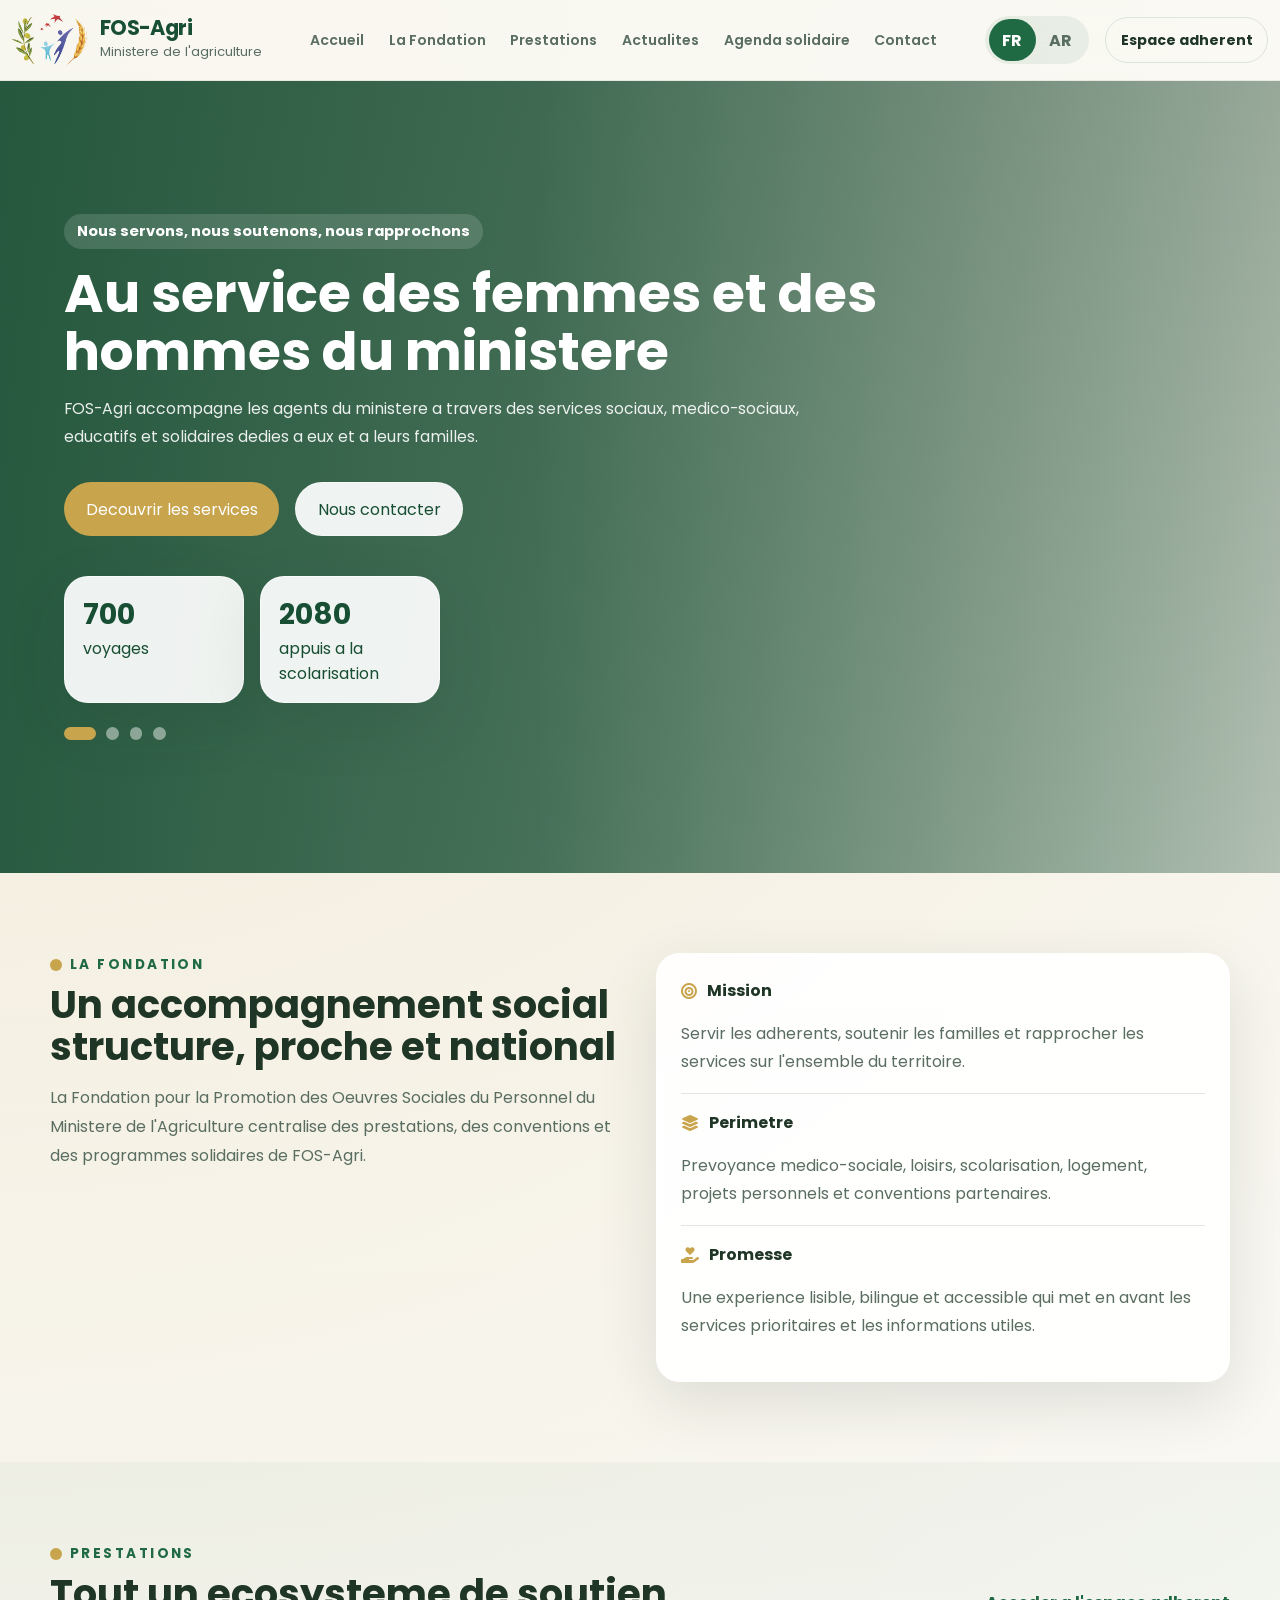
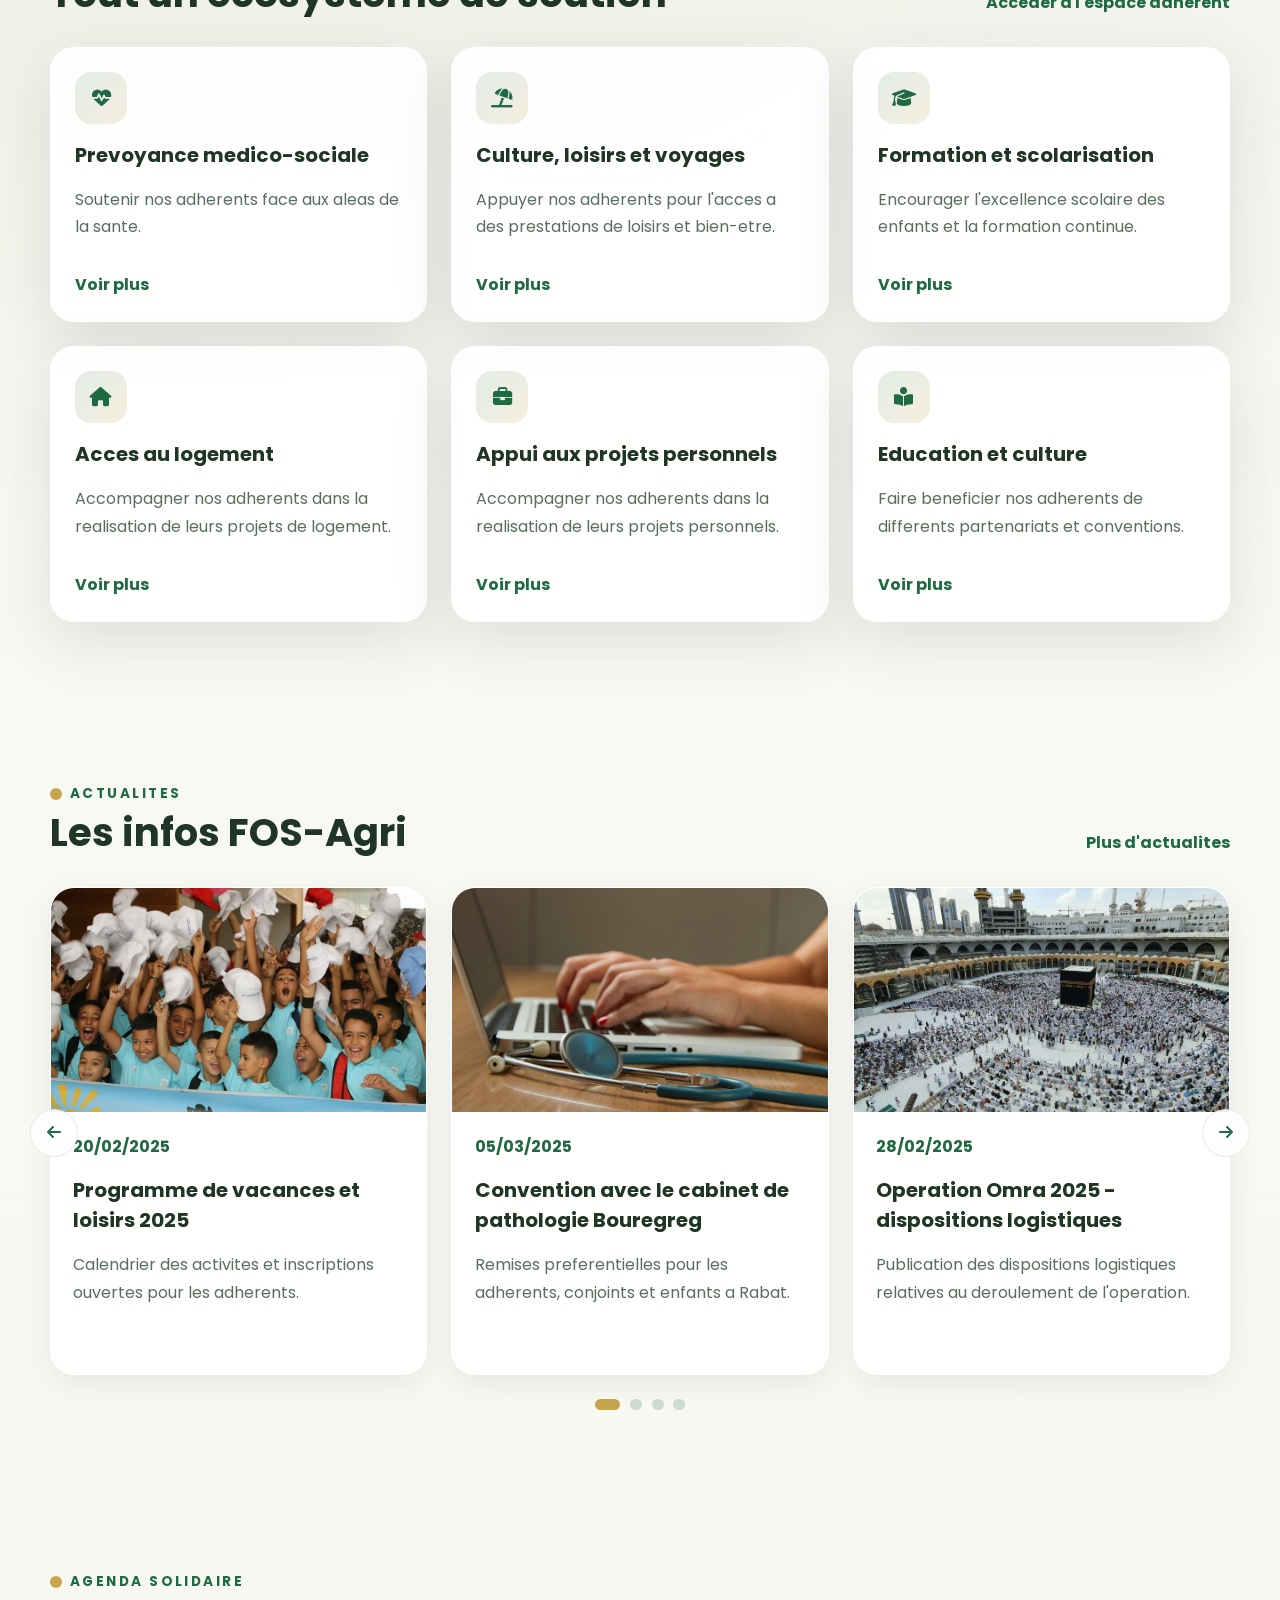
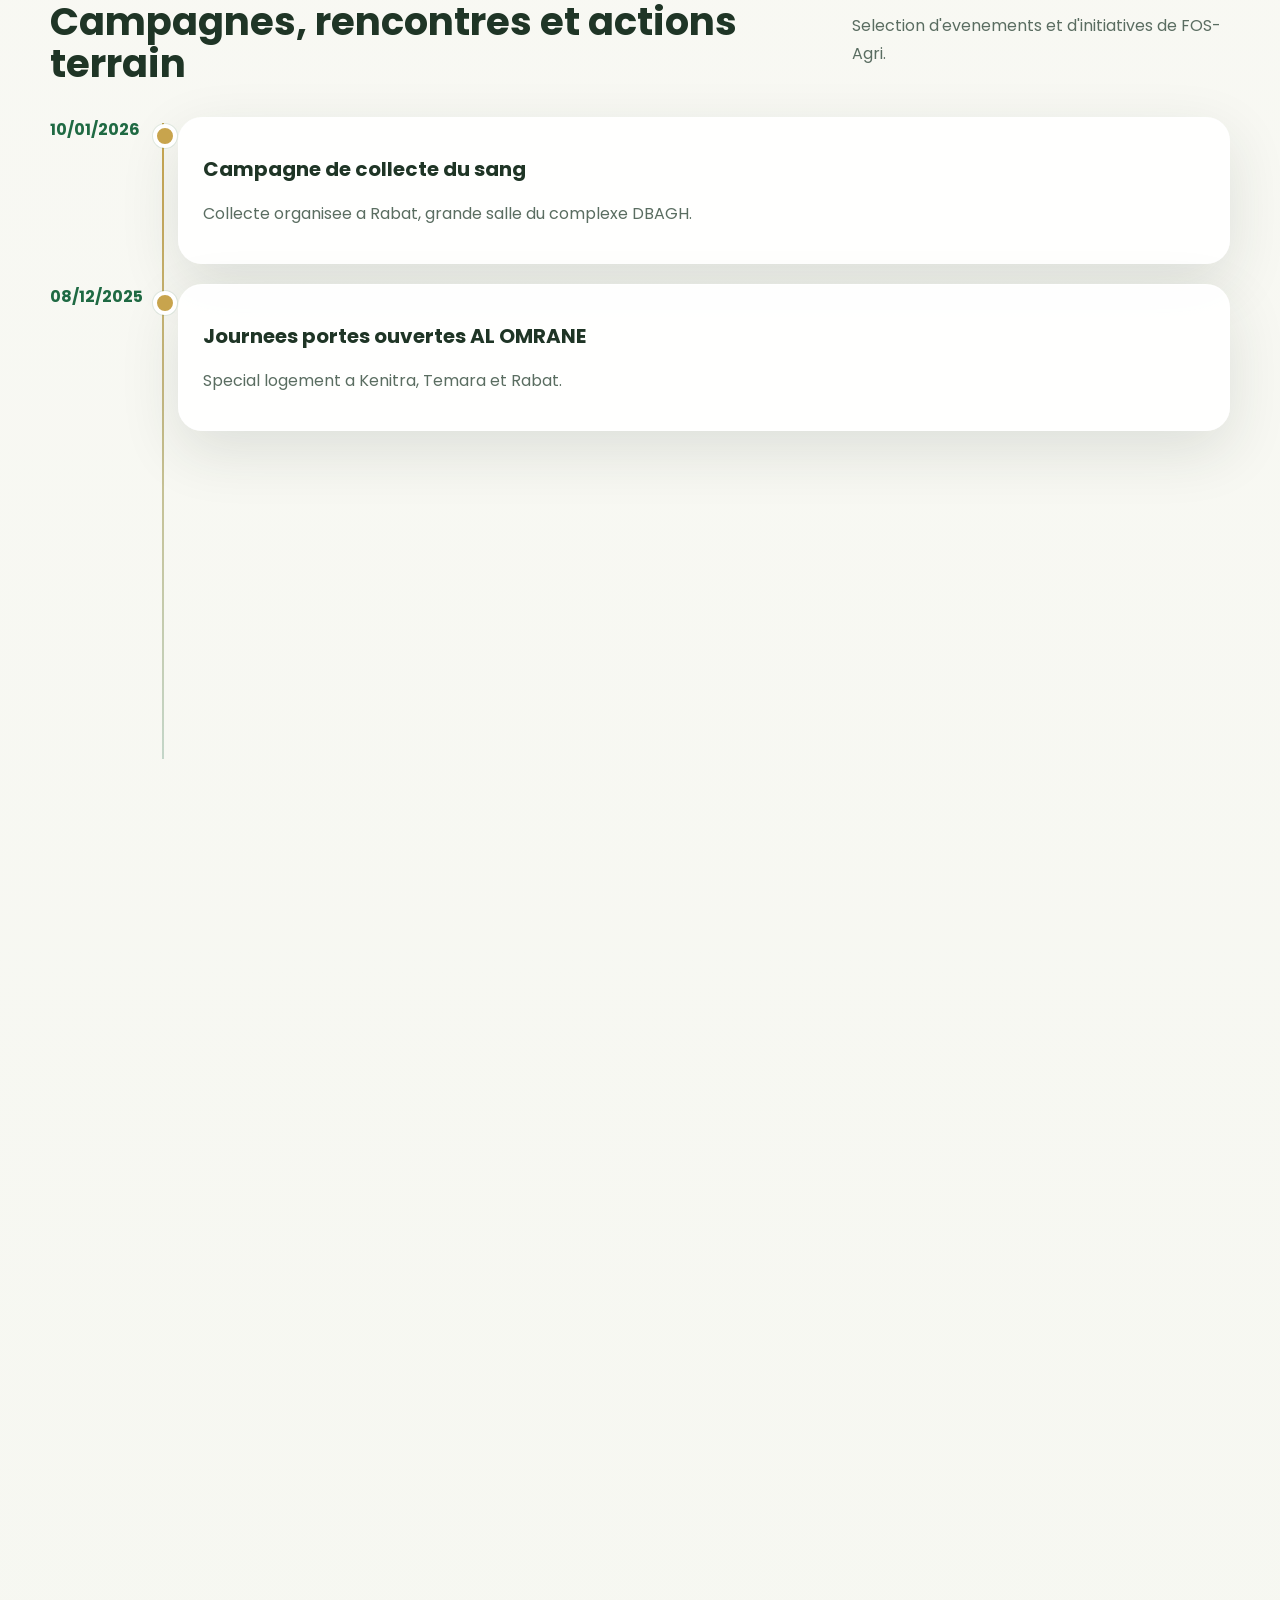
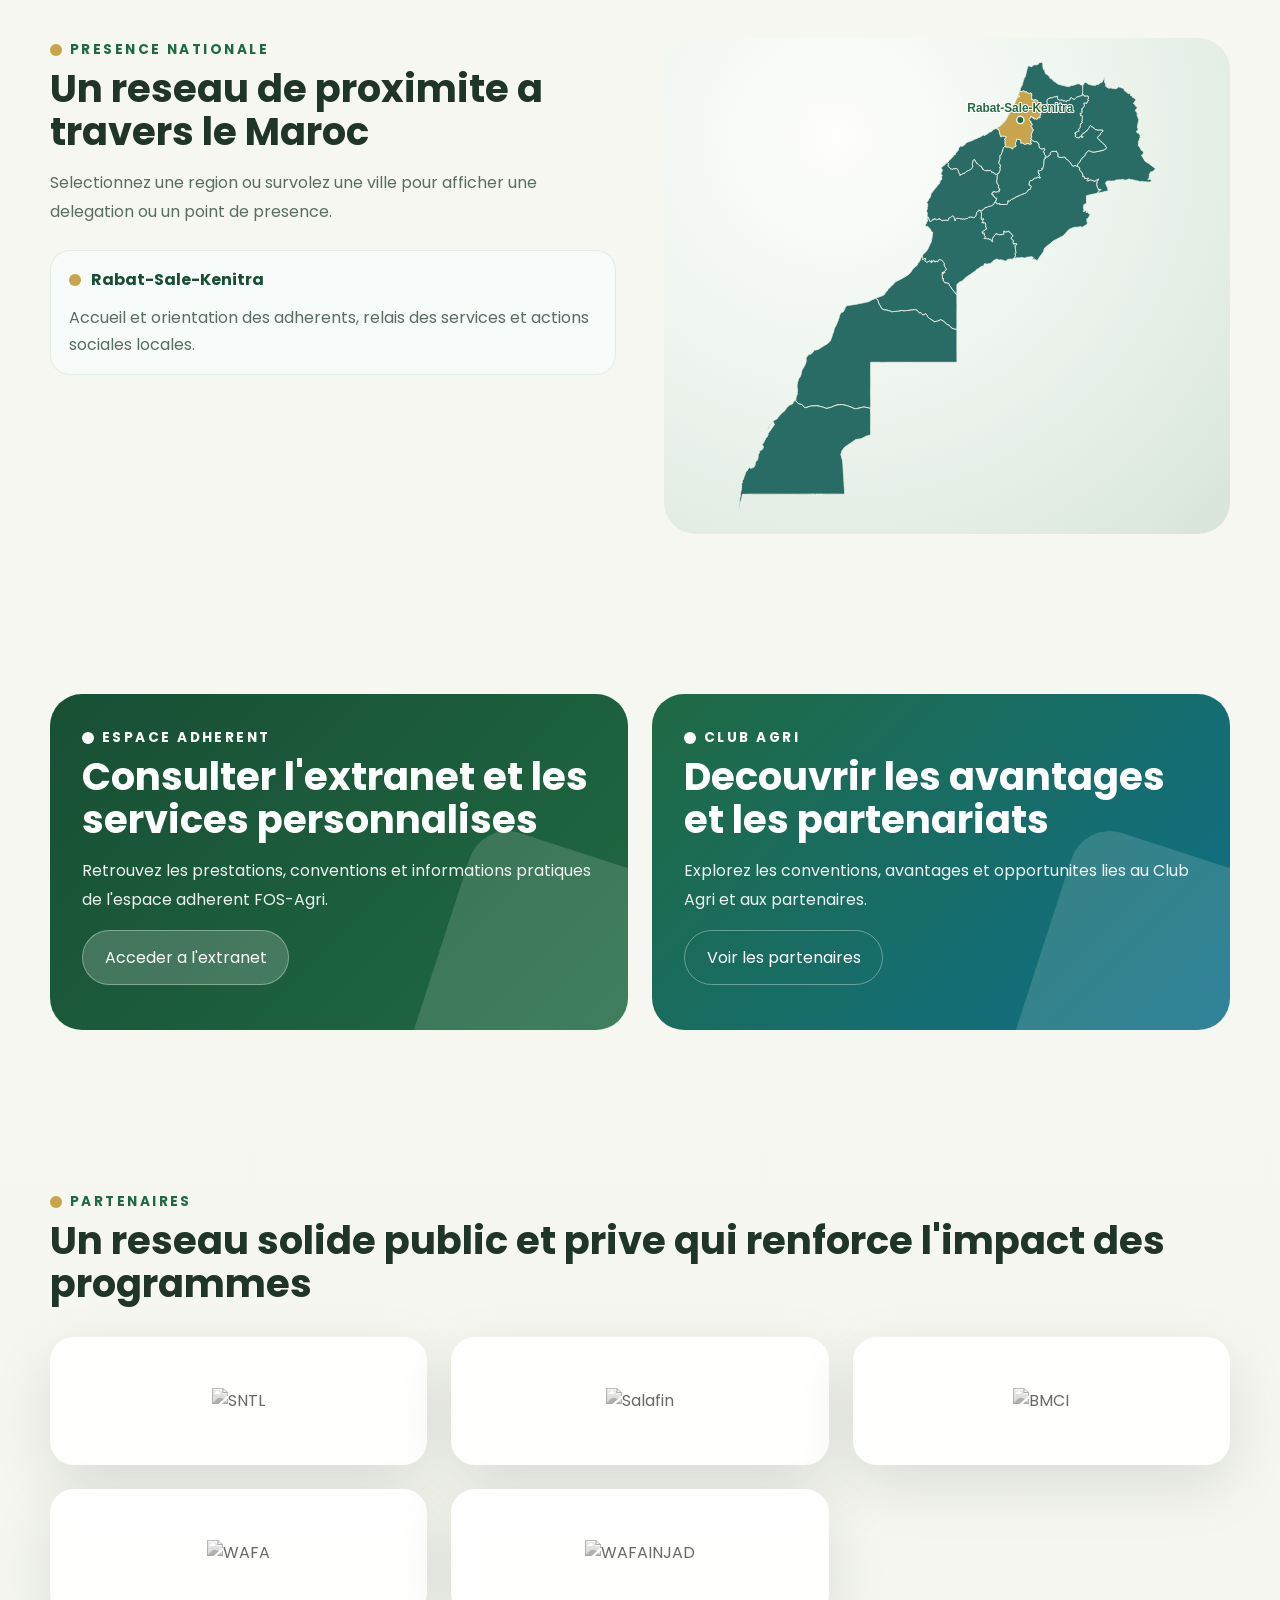
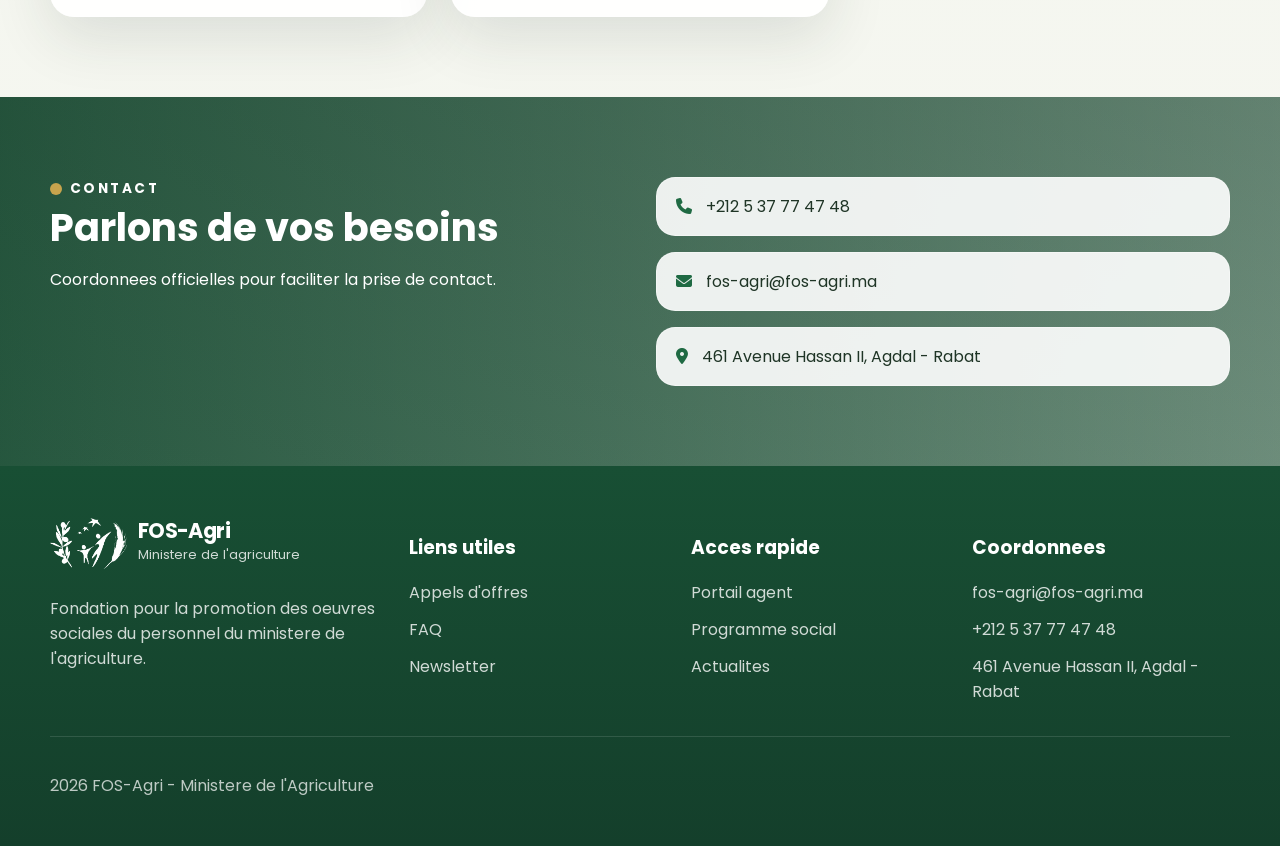
==== commit 8e9634c9: "update" ====
--- a/index.html
+++ b/index.html
@@ -349,7 +349,7 @@
         <h3 data-i18n="footer.contactTitle"></h3>
         <ul class="footer-links">
           <li><a href="mailto:fos-agri@fos-agri.ma">fos-agri@fos-agri.ma</a></li>
-          <li><a href="tel:+212537774748" data-i18n="contact.phone1"></a></li>
+          <li><a href="tel:+212537774748"><span data-i18n="contact.phone1"></span></a></li>
           <li><span data-i18n="contact.address"></span></li>
         </ul>
       </div>
--- a/assets/styles.css
+++ b/assets/styles.css
@@ -18,12 +18,14 @@
 
 html {
   scroll-behavior: smooth;
+  overflow-x: hidden;
 }
 
 body {
   margin: 0;
   font-family: "Poppins", sans-serif;
   color: var(--text);
+  overflow-x: hidden;
   background:
     radial-gradient(circle at top left, rgba(200, 164, 77, 0.2), transparent 28%),
     linear-gradient(180deg, #fbfaf6 0%, #f4f6ef 100%);
@@ -31,6 +33,15 @@
 
 html[dir="rtl"] body {
   font-family: "Tajawal", sans-serif;
+}
+
+/* Always display phone numbers left-to-right regardless of page language */
+a[href^="tel:"] span,
+[class*="phone"] span,
+.phone-number {
+  direction: ltr;
+  unicode-bidi: isolate;
+  display: inline-block;
 }
 
 a {
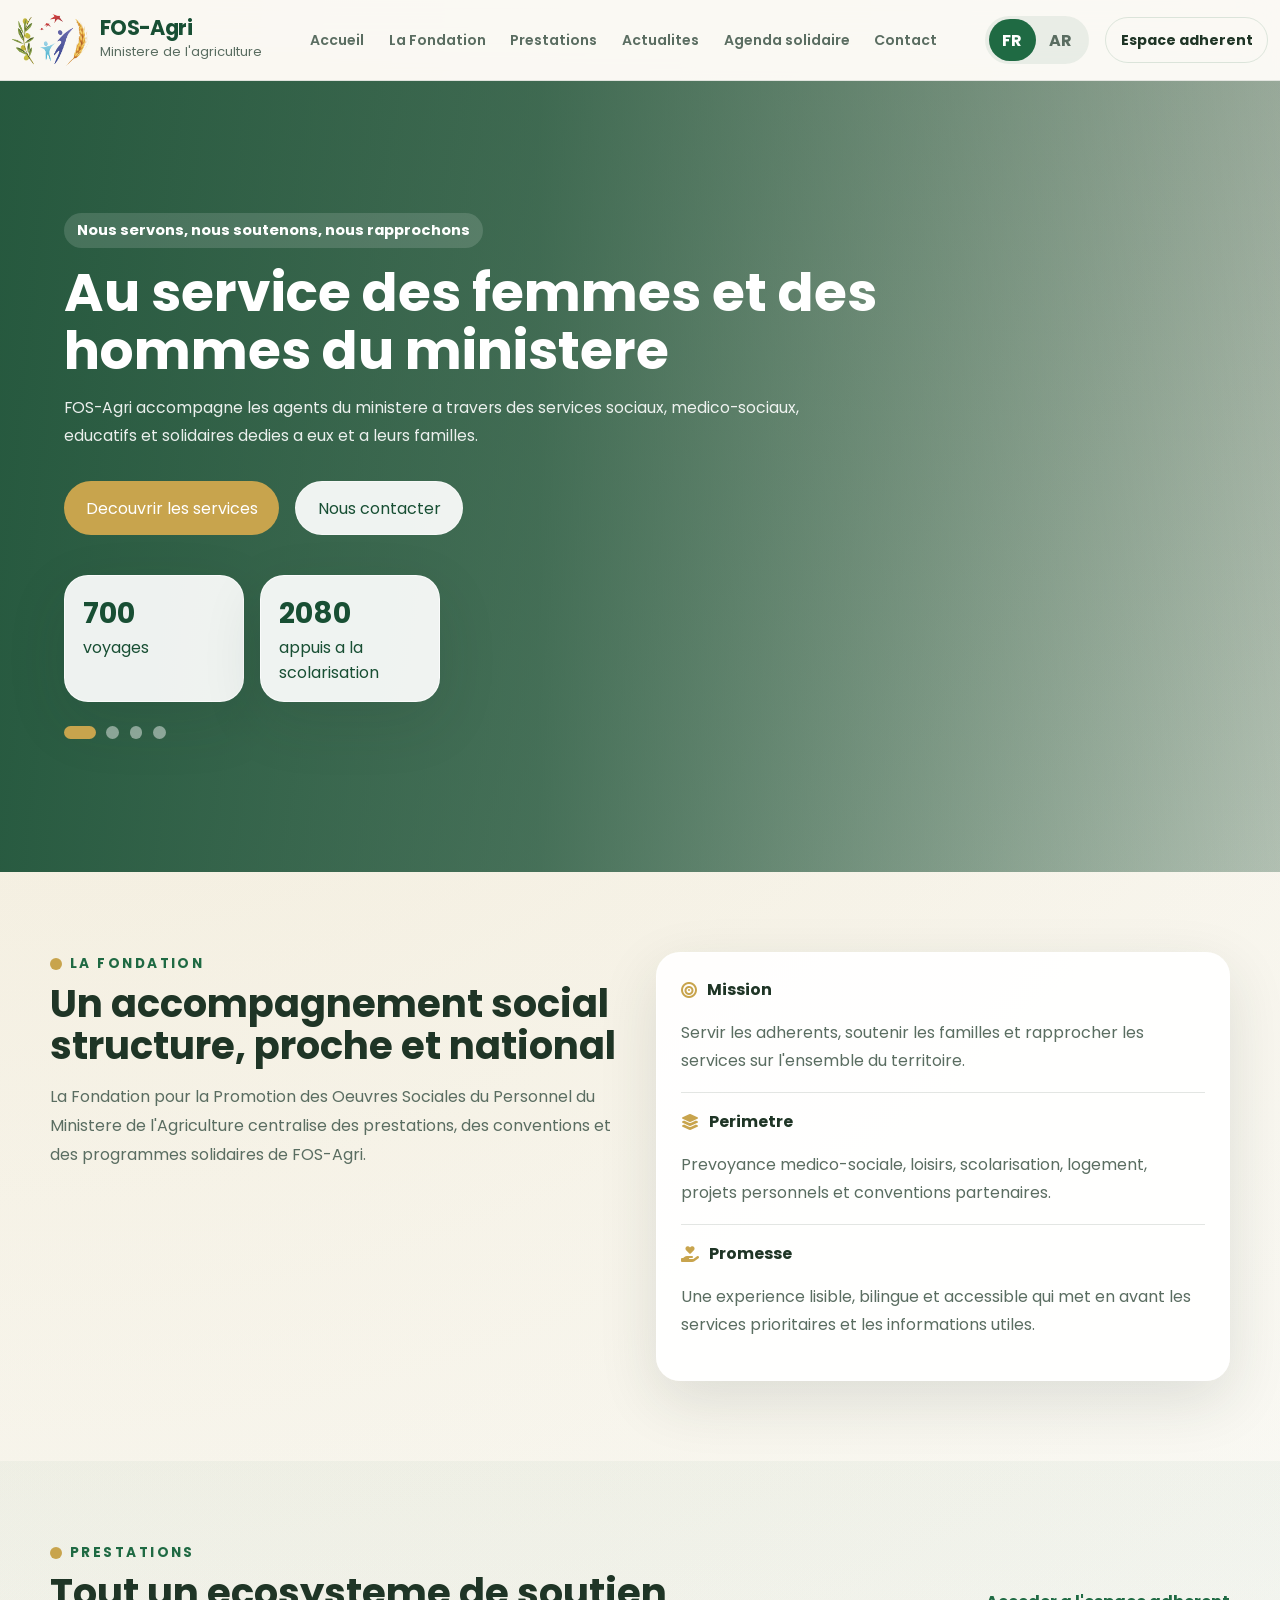
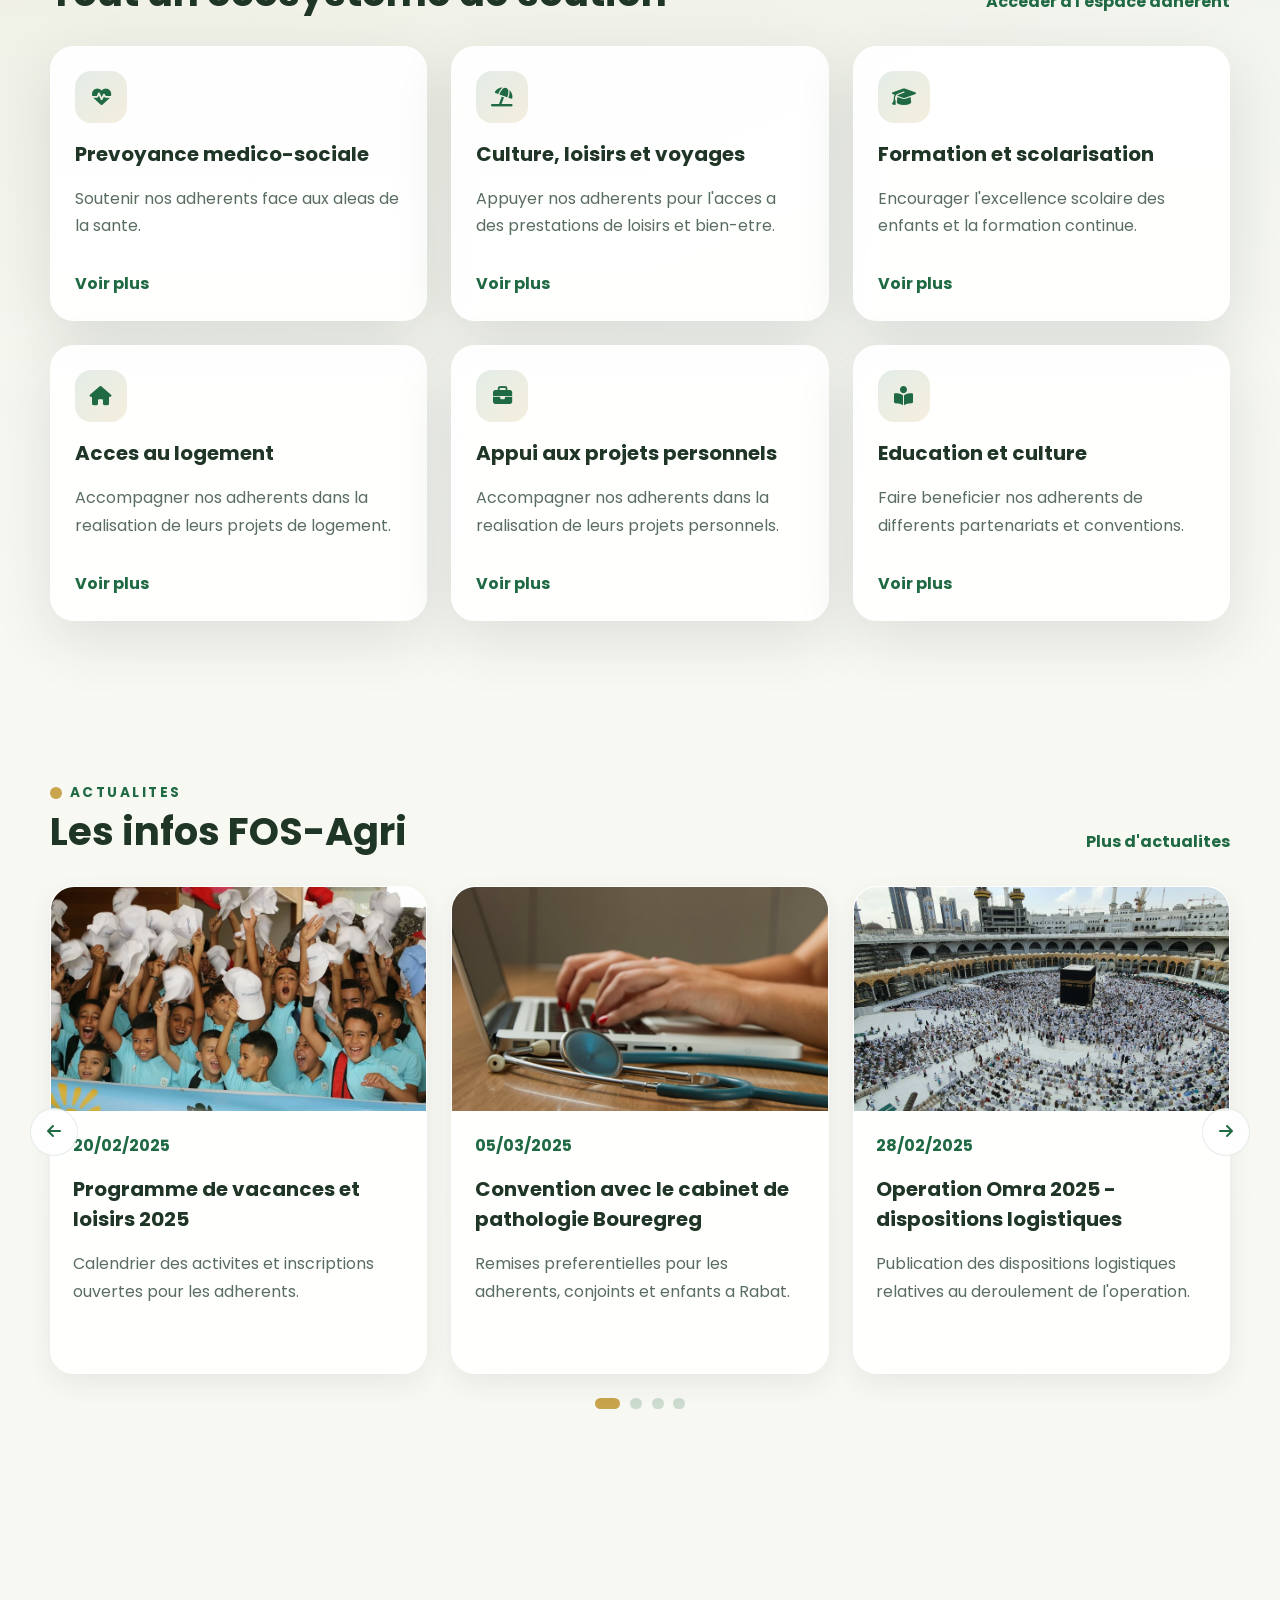
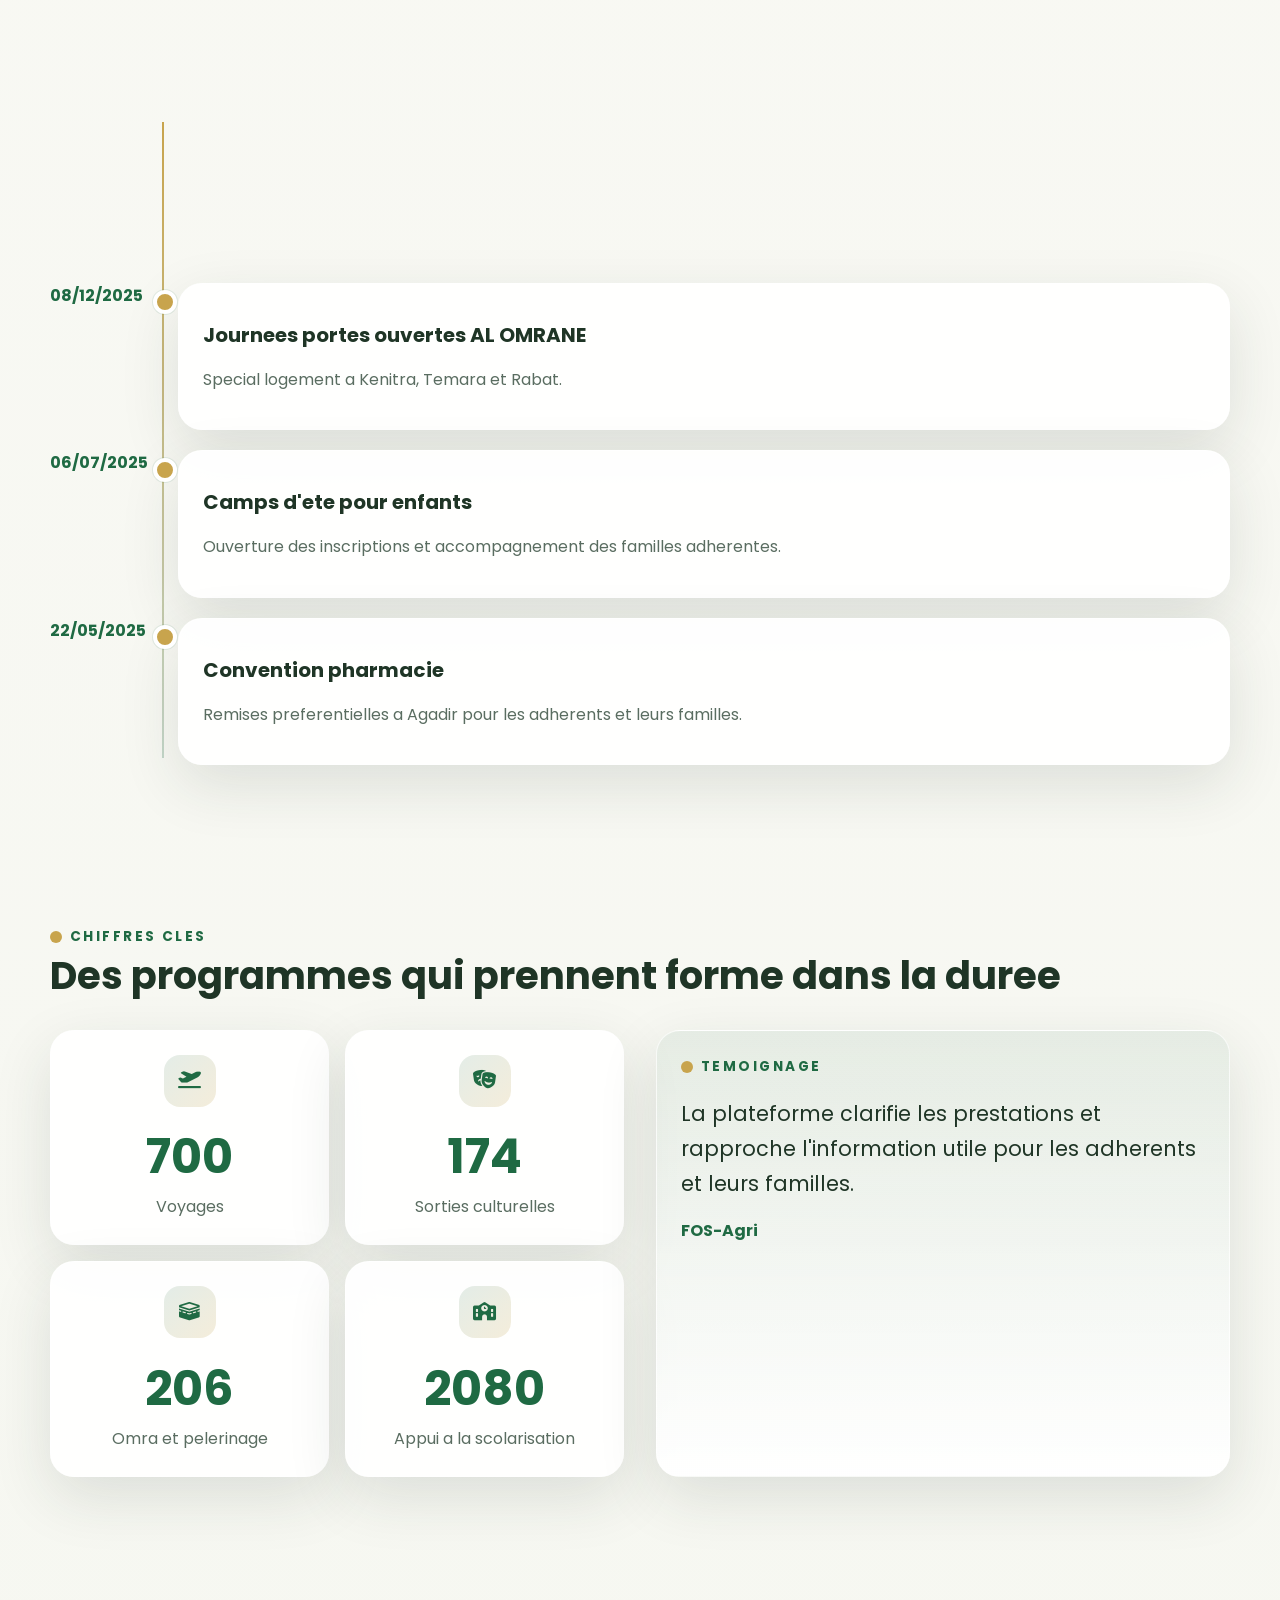
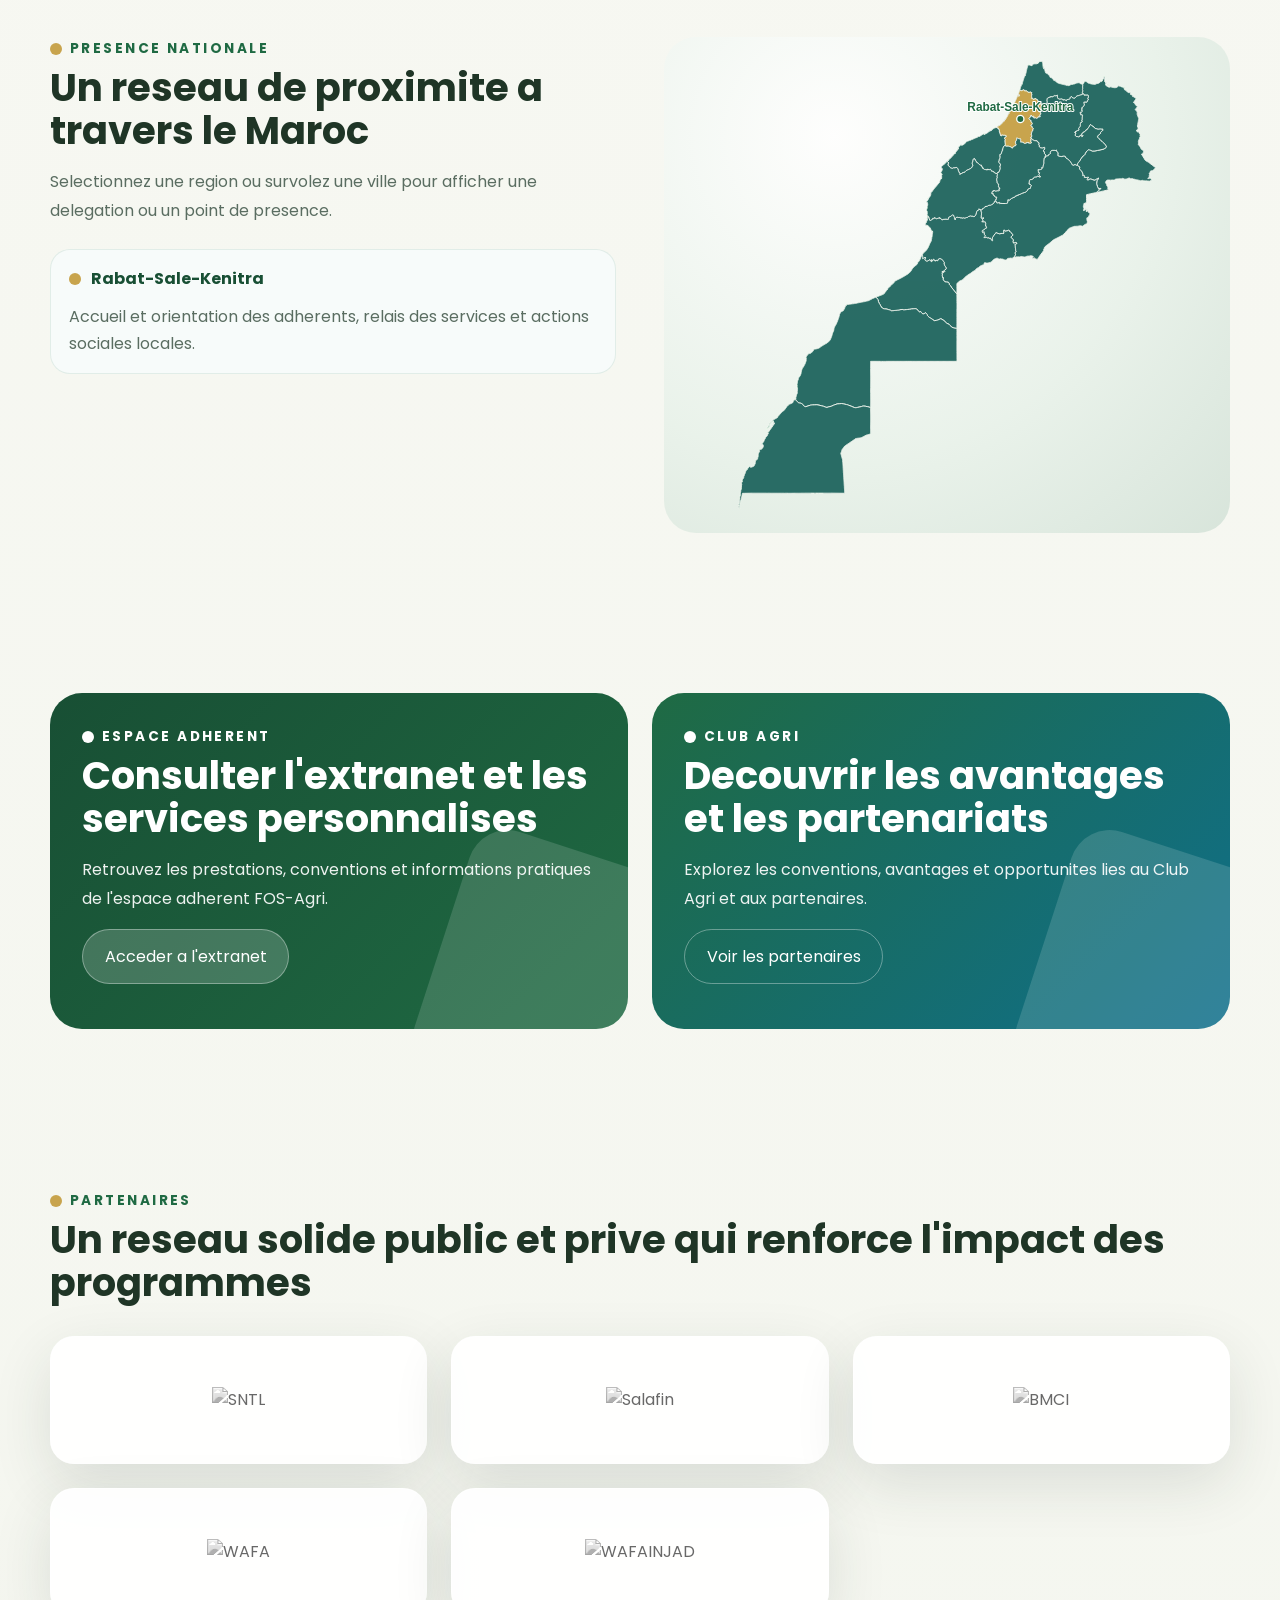
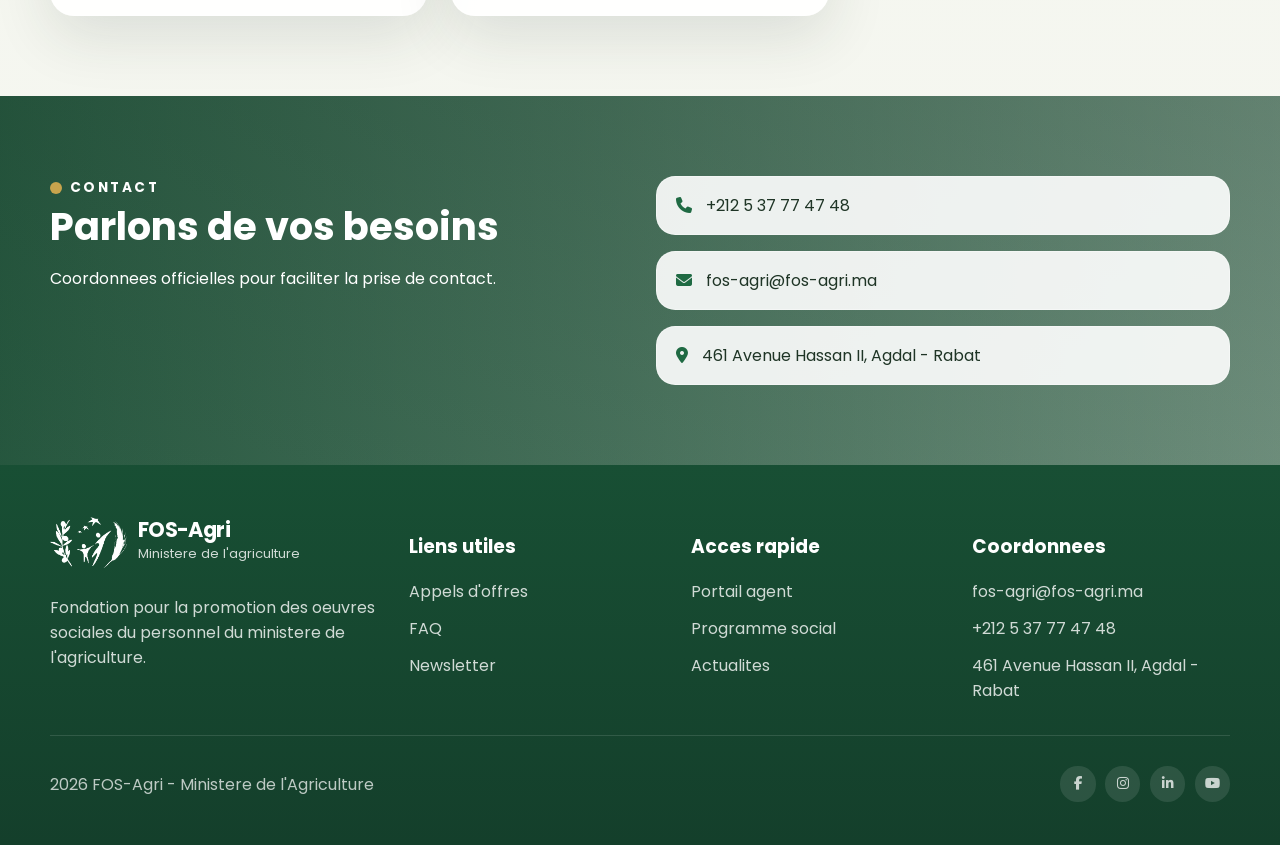
==== commit 1b8478bf: "update" ====
--- a/index.html
+++ b/index.html
@@ -46,6 +46,10 @@
         <a href="#events" data-i18n="nav.events"></a>
         <a href="#contact" data-i18n="nav.contact"></a>
         <a class="member-link mobile-only" href="#member-space" data-i18n="nav.member"></a>
+        <div class="lang-toggle mobile-nav-lang" role="group" aria-label="Choix de langue">
+          <button class="lang-btn is-active" type="button" data-lang="fr">FR</button>
+          <button class="lang-btn" type="button" data-lang="ar">AR</button>
+        </div>
       </nav>
 
       <div class="nav-actions">
@@ -356,8 +360,18 @@
     </div>
     <div class="container footer-bottom">
       <p data-i18n="footer.copy"></p>
+      <div class="footer-social">
+        <a href="#" class="footer-social-link" aria-label="Facebook"><i class="fa-brands fa-facebook-f"></i></a>
+        <a href="#" class="footer-social-link" aria-label="Instagram"><i class="fa-brands fa-instagram"></i></a>
+        <a href="#" class="footer-social-link" aria-label="LinkedIn"><i class="fa-brands fa-linkedin-in"></i></a>
+        <a href="#" class="footer-social-link" aria-label="YouTube"><i class="fa-brands fa-youtube"></i></a>
+      </div>
     </div>
   </footer>
+
+  <button class="back-to-top" id="back-to-top" aria-label="Retour en haut">
+    <i class="fa-solid fa-arrow-up"></i>
+  </button>
 
   <script src="assets/data.js"></script>
   <script src="assets/app.js"></script>
--- a/assets/styles.css
+++ b/assets/styles.css
@@ -191,12 +191,24 @@
 }
 
 .site-header {
-  position: sticky;
+  position: fixed;
   top: 0;
+  left: 0;
+  right: 0;
+  width: 100%;
   z-index: 30;
   backdrop-filter: blur(18px);
-  background: rgba(251, 250, 246, 0.8);
+  background: rgba(251, 250, 246, 0.9);
   border-bottom: 1px solid rgba(31, 53, 38, 0.08);
+  transition: transform 0.3s ease-in-out;
+}
+
+.site-header.is-hidden {
+  transform: translateY(-100%);
+}
+
+body {
+  padding-top: 5rem;
 }
 
 .nav-shell {
@@ -1472,11 +1484,143 @@
     gap: 0.6rem;
   }
 
-  .nav-shell {
-    flex-wrap: wrap;
-  }
-
+}
+
+/* end @media (max-width: 980px) */
+
+/* Hide mobile-nav-lang on desktop */
+.mobile-nav-lang {
+  display: none;
+}
+
+/* Mobile overrides */
+@media (max-width: 980px) {
+
+  /* Burger to the right (LTR) */
+  .menu-toggle {
+    margin-left: auto;
+    margin-right: 0;
+  }
+
+  /* Burger to the left in Arabic (RTL) */
+  html[dir="rtl"] .menu-toggle {
+    margin-left: 0;
+    margin-right: auto;
+  }
+
+  /* nav-actions no longer needs margin on mobile */
   .nav-actions {
-    margin-left: auto;
-  }
+    margin-left: 0;
+  }
+
+  /* Show lang switcher inside open mobile menu */
+  .mobile-nav-lang {
+    display: flex;
+    justify-content: center;
+    padding: 0.75rem 0 0.25rem;
+    border-top: 1px solid rgba(31, 53, 38, 0.12);
+    margin-top: 0.5rem;
+  }
+
+  /* Style Espace adhérent inside mobile menu — full-width green button */
+  .site-nav .member-link.mobile-only {
+    display: flex;
+    justify-content: center;
+    width: 100%;
+    margin-top: 0.5rem;
+    padding: 0.75rem 1rem;
+    background: var(--green);
+    color: #fff;
+    border: none;
+    border-radius: 999px;
+    font-size: 0.95rem;
+    font-weight: 700;
+    text-align: center;
+  }
+
+  .site-nav .member-link.mobile-only:hover {
+    background: var(--green-deep);
+  }
+
+  /* Remove underline animation on member-link button */
+  .site-nav .member-link.mobile-only::after,
+  .site-nav .member-link.mobile-only::before {
+    display: none;
+  }
+
+  /* Hide desktop lang — it's now inside the burger menu */
+  .nav-actions .lang-toggle {
+    display: none;
+  }
+}
+
+/* Footer social icons */
+.footer-bottom {
+  display: flex;
+  align-items: center;
+  justify-content: space-between;
+  flex-wrap: wrap;
+  gap: 1rem;
+}
+
+.footer-social {
+  display: flex;
+  gap: 0.6rem;
+}
+
+.footer-social-link {
+  display: grid;
+  place-items: center;
+  width: 2.2rem;
+  height: 2.2rem;
+  border-radius: 50%;
+  background: rgba(255, 255, 255, 0.1);
+  color: rgba(255, 255, 255, 0.75);
+  font-size: 0.85rem;
+  transition: background 0.2s ease, color 0.2s ease, transform 0.2s ease;
+}
+
+.footer-social-link:hover {
+  background: var(--gold);
+  color: #1f3526;
+  transform: translateY(-3px);
+}
+
+/* Back to top button */
+.back-to-top {
+  position: fixed;
+  bottom: 1.75rem;
+  right: 1.75rem;
+  z-index: 99;
+  width: 3rem;
+  height: 3rem;
+  border-radius: 50%;
+  border: none;
+  background: var(--green);
+  color: #fff;
+  font-size: 1rem;
+  cursor: pointer;
+  display: grid;
+  place-items: center;
+  box-shadow: 0 4px 20px rgba(31, 106, 67, 0.35);
+  opacity: 0;
+  transform: translateY(12px);
+  pointer-events: none;
+  transition: opacity 0.3s ease, transform 0.3s ease, background 0.2s ease;
+}
+
+.back-to-top.is-visible {
+  opacity: 1;
+  transform: translateY(0);
+  pointer-events: auto;
+}
+
+.back-to-top:hover {
+  background: var(--gold);
+  color: #1f3526;
+}
+
+html[dir="rtl"] .back-to-top {
+  right: auto;
+  left: 1.75rem;
 }
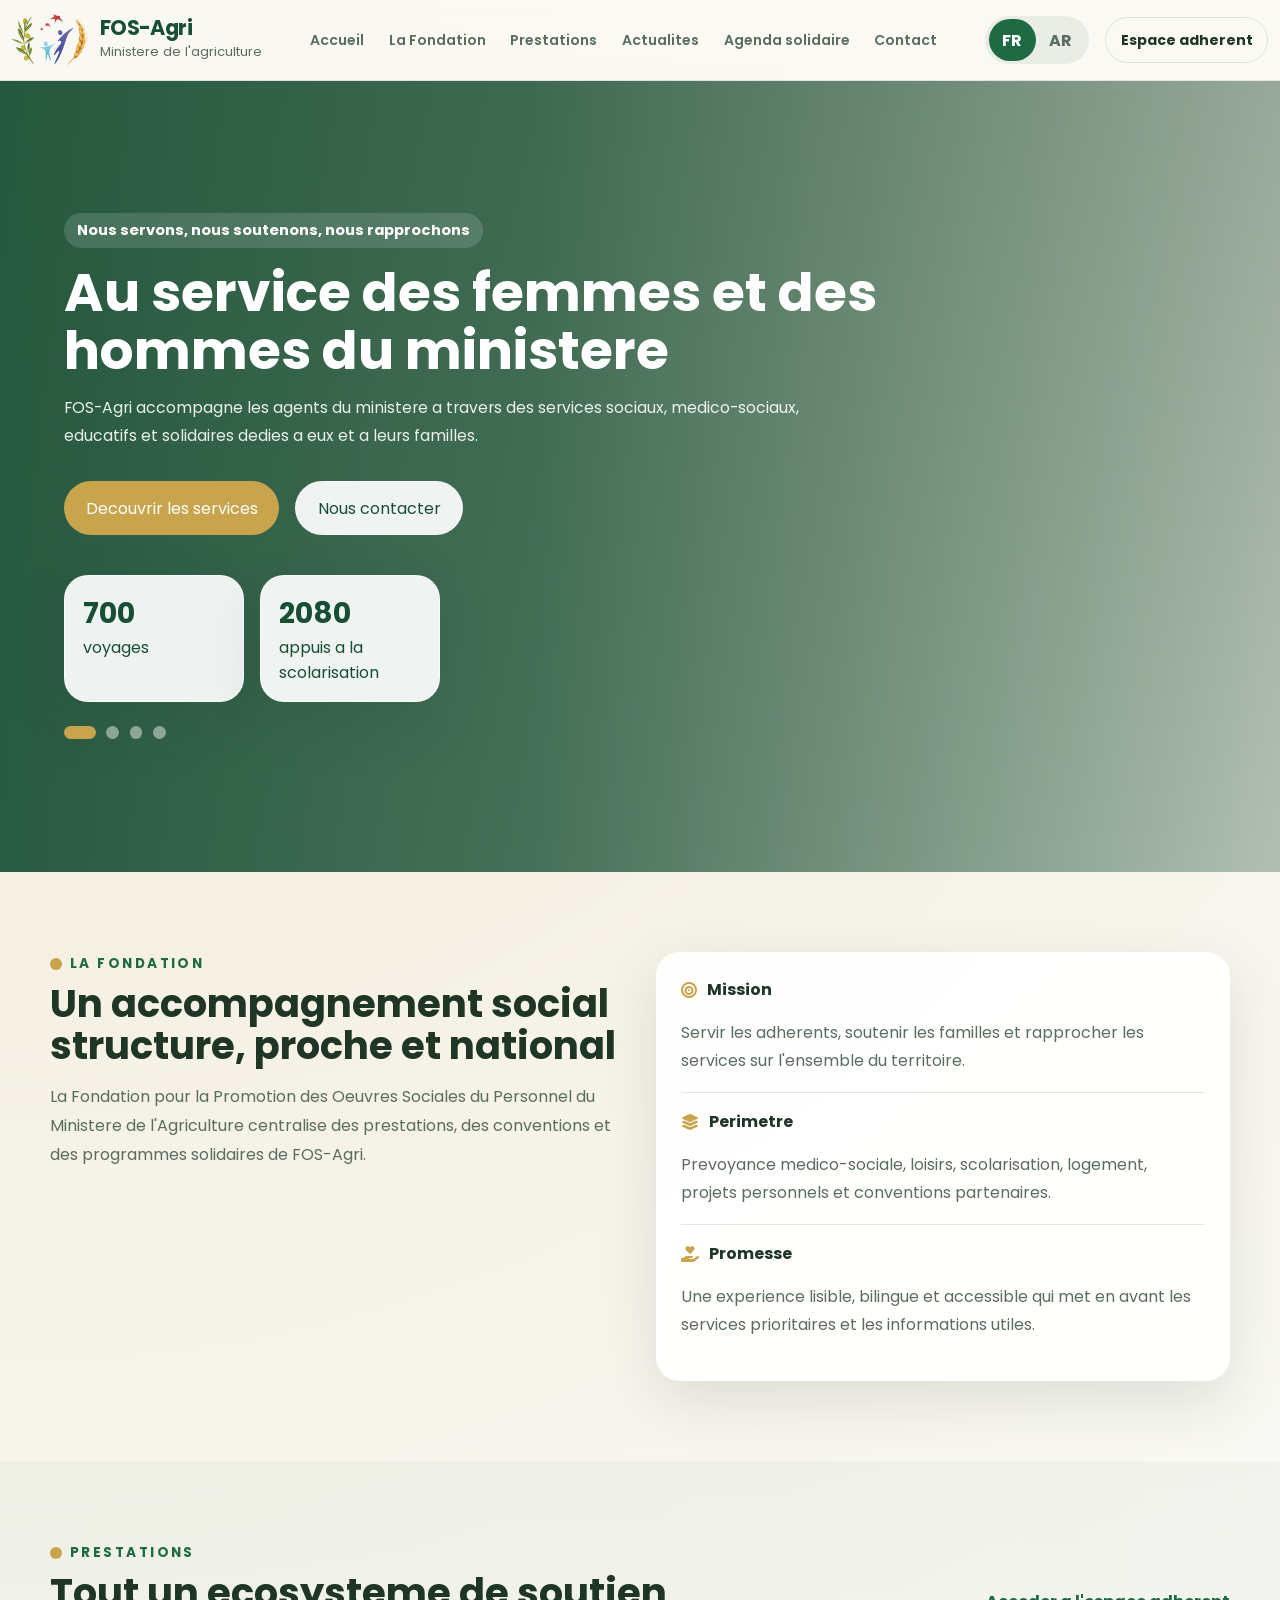
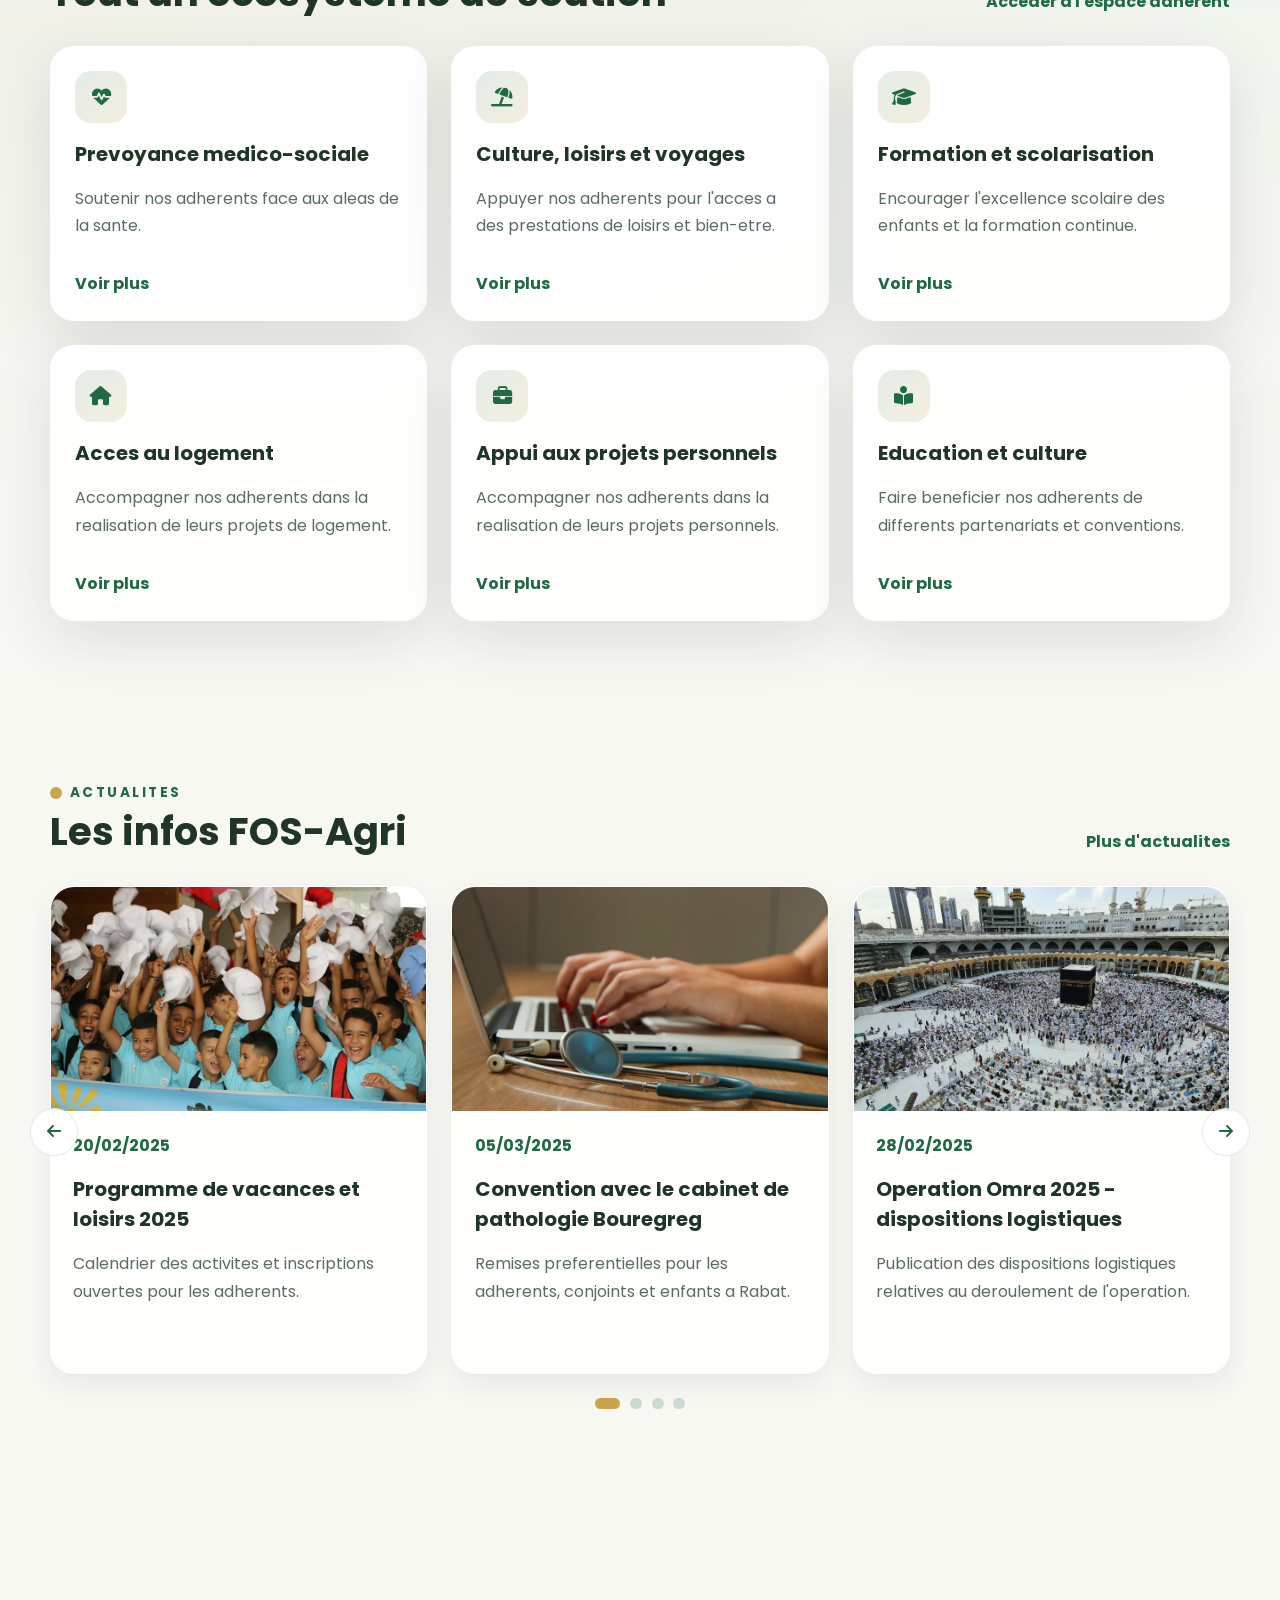
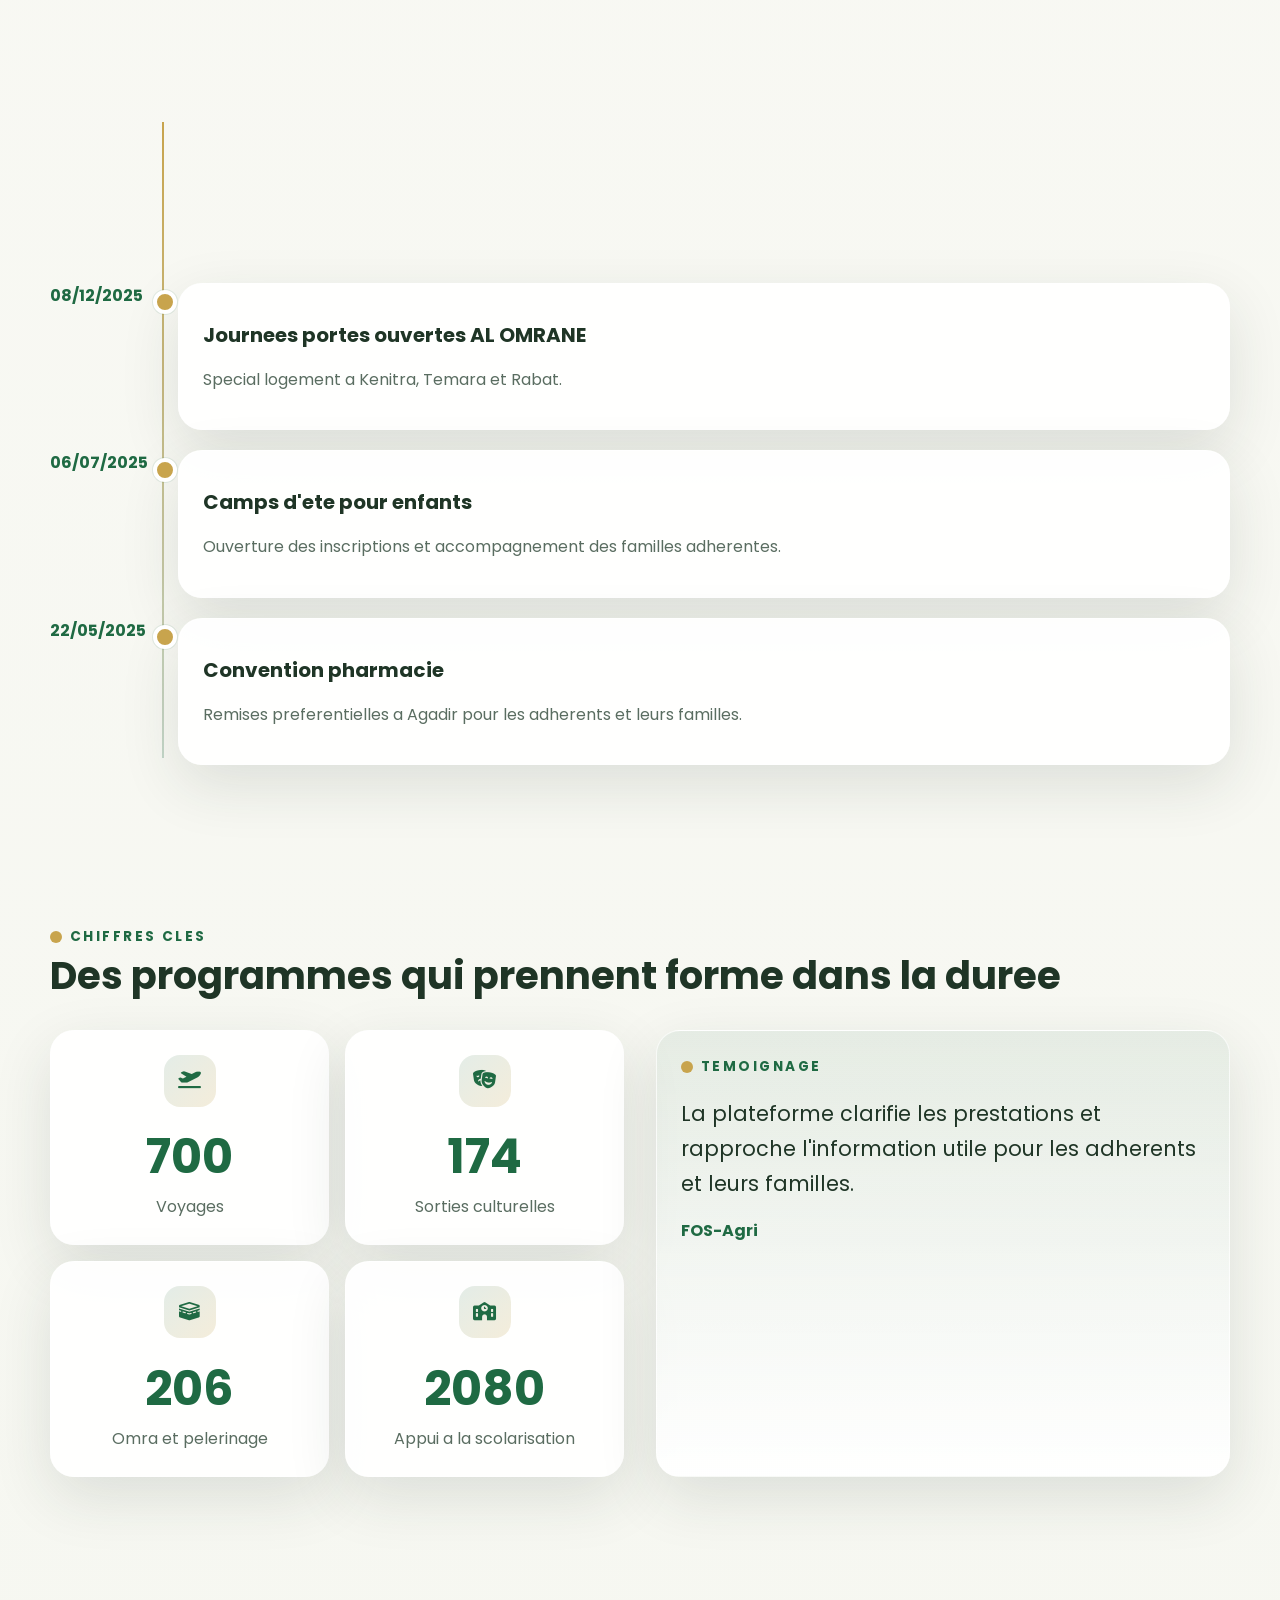
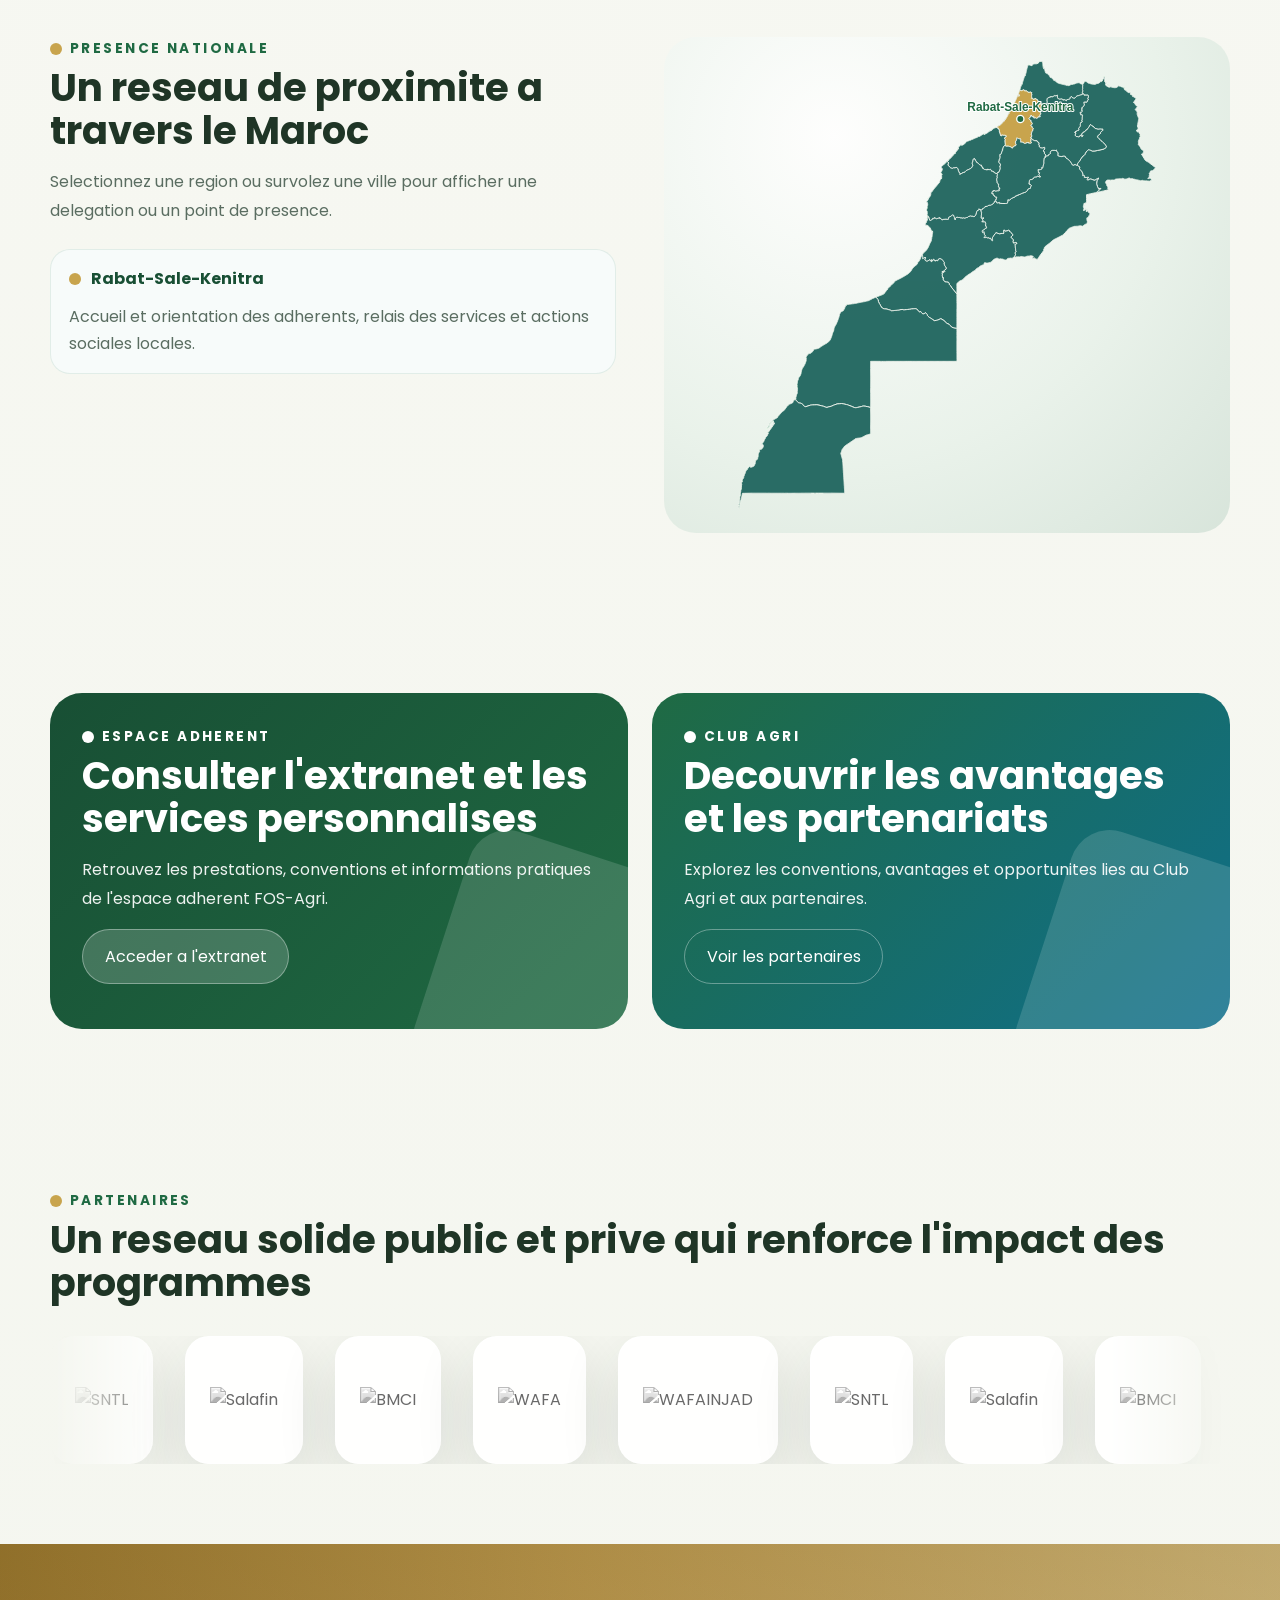
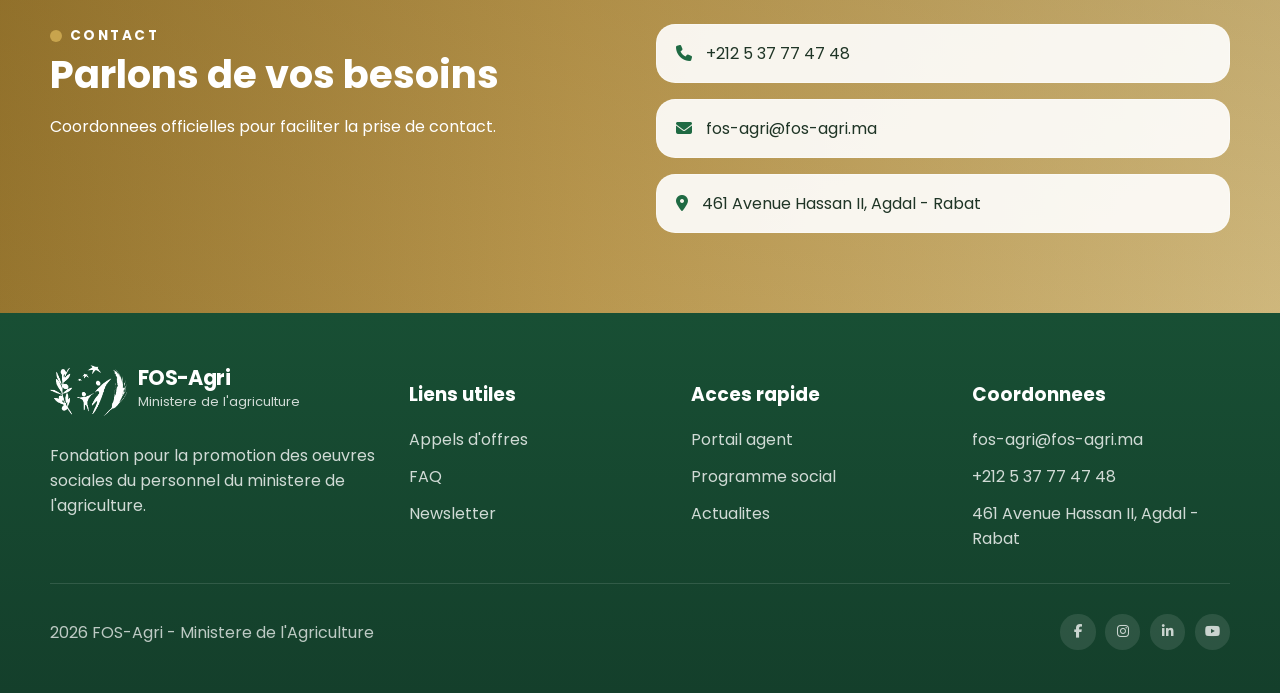
==== commit 2e879da6: "update" ====
--- a/index.html
+++ b/index.html
@@ -288,7 +288,9 @@
             <h2 data-i18n="partners.title"></h2>
           </div>
         </div>
-        <div class="partners-grid" id="partners-grid" aria-live="polite"></div>
+        <div class="partners-marquee">
+          <div class="partners-track" id="partners-grid" aria-live="polite"></div>
+        </div>
       </div>
     </section>
 
--- a/assets/styles.css
+++ b/assets/styles.css
@@ -62,18 +62,30 @@
 
 .skip-link {
   position: absolute;
-  left: -9999px;
-  top: 0;
+  width: 1px;
+  height: 1px;
+  padding: 0;
+  margin: -1px;
+  overflow: hidden;
+  clip: rect(0, 0, 0, 0);
+  white-space: nowrap;
+  border: 0;
 }
 
 .skip-link:focus {
+  position: fixed;
+  width: auto;
+  height: auto;
+  clip: auto;
+  white-space: normal;
   left: 1rem;
   top: 1rem;
-  z-index: 100;
+  z-index: 200;
   background: var(--green);
   color: #fff;
   padding: 0.75rem 1rem;
   border-radius: 999px;
+  margin: 0;
 }
 
 .container {
@@ -626,12 +638,60 @@
   background: linear-gradient(180deg, rgba(31, 106, 67, 0.04), transparent);
 }
 
-.services-grid,
-.partners-grid {
+.services-grid {
   display: grid;
   grid-template-columns: repeat(3, minmax(0, 1fr));
   gap: 1.5rem;
 }
+
+/* Partners infinite marquee */
+.partners-marquee {
+  overflow: hidden;
+  -webkit-mask-image: linear-gradient(90deg, transparent 0%, #000 10%, #000 90%, transparent 100%);
+  mask-image: linear-gradient(90deg, transparent 0%, #000 10%, #000 90%, transparent 100%);
+}
+
+.partners-track {
+  display: flex;
+  width: max-content;
+  animation: partners-scroll 28s linear infinite;
+}
+
+.partners-track:hover {
+  animation-play-state: paused;
+}
+
+.partners-set {
+  display: flex;
+  gap: 2rem;
+  align-items: center;
+  padding-right: 2rem;
+}
+
+@keyframes partners-scroll {
+  0% {
+    transform: translateX(0);
+  }
+
+  100% {
+    transform: translateX(-50%);
+  }
+}
+
+html[dir="rtl"] .partners-track {
+  animation-name: partners-scroll-rtl;
+}
+
+@keyframes partners-scroll-rtl {
+  0% {
+    transform: translateX(0);
+  }
+
+  100% {
+    transform: translateX(50%);
+  }
+}
+
 
 .news-grid {
   display: flex;
@@ -1143,7 +1203,7 @@
   position: relative;
   overflow: hidden;
   background:
-    linear-gradient(90deg, rgba(24, 79, 52, 0.93) 0%, rgba(24, 79, 52, 0.78) 45%, rgba(24, 79, 52, 0.58) 100%),
+    linear-gradient(90deg, rgba(150, 115, 40, 0.95) 0%, rgba(180, 138, 50, 0.82) 45%, rgba(200, 164, 77, 0.65) 100%),
     url("https://images.unsplash.com/photo-1492496913980-501348b61469?auto=format&fit=crop&w=1600&q=80") center/cover no-repeat;
 }
 
@@ -1151,7 +1211,7 @@
   content: "";
   position: absolute;
   inset: 0;
-  background: linear-gradient(180deg, rgba(17, 40, 28, 0.18), rgba(17, 40, 28, 0.08));
+  background: linear-gradient(180deg, rgba(100, 70, 10, 0.2), rgba(100, 70, 10, 0.08));
 }
 
 .contact-section .container {
@@ -1364,8 +1424,8 @@
 
 @media (max-width: 980px) {
   .site-nav {
-    position: absolute;
-    top: calc(100% + 0.4rem);
+    position: fixed;
+    top: 5rem;
     left: 1rem;
     right: 1rem;
     display: none;
@@ -1377,6 +1437,11 @@
     background: rgba(255, 255, 255, 0.97);
     border: 1px solid var(--line);
     box-shadow: var(--shadow);
+    z-index: 29;
+  }
+
+  .site-nav a {
+    text-align: center;
   }
 
   .site-header .site-nav a,
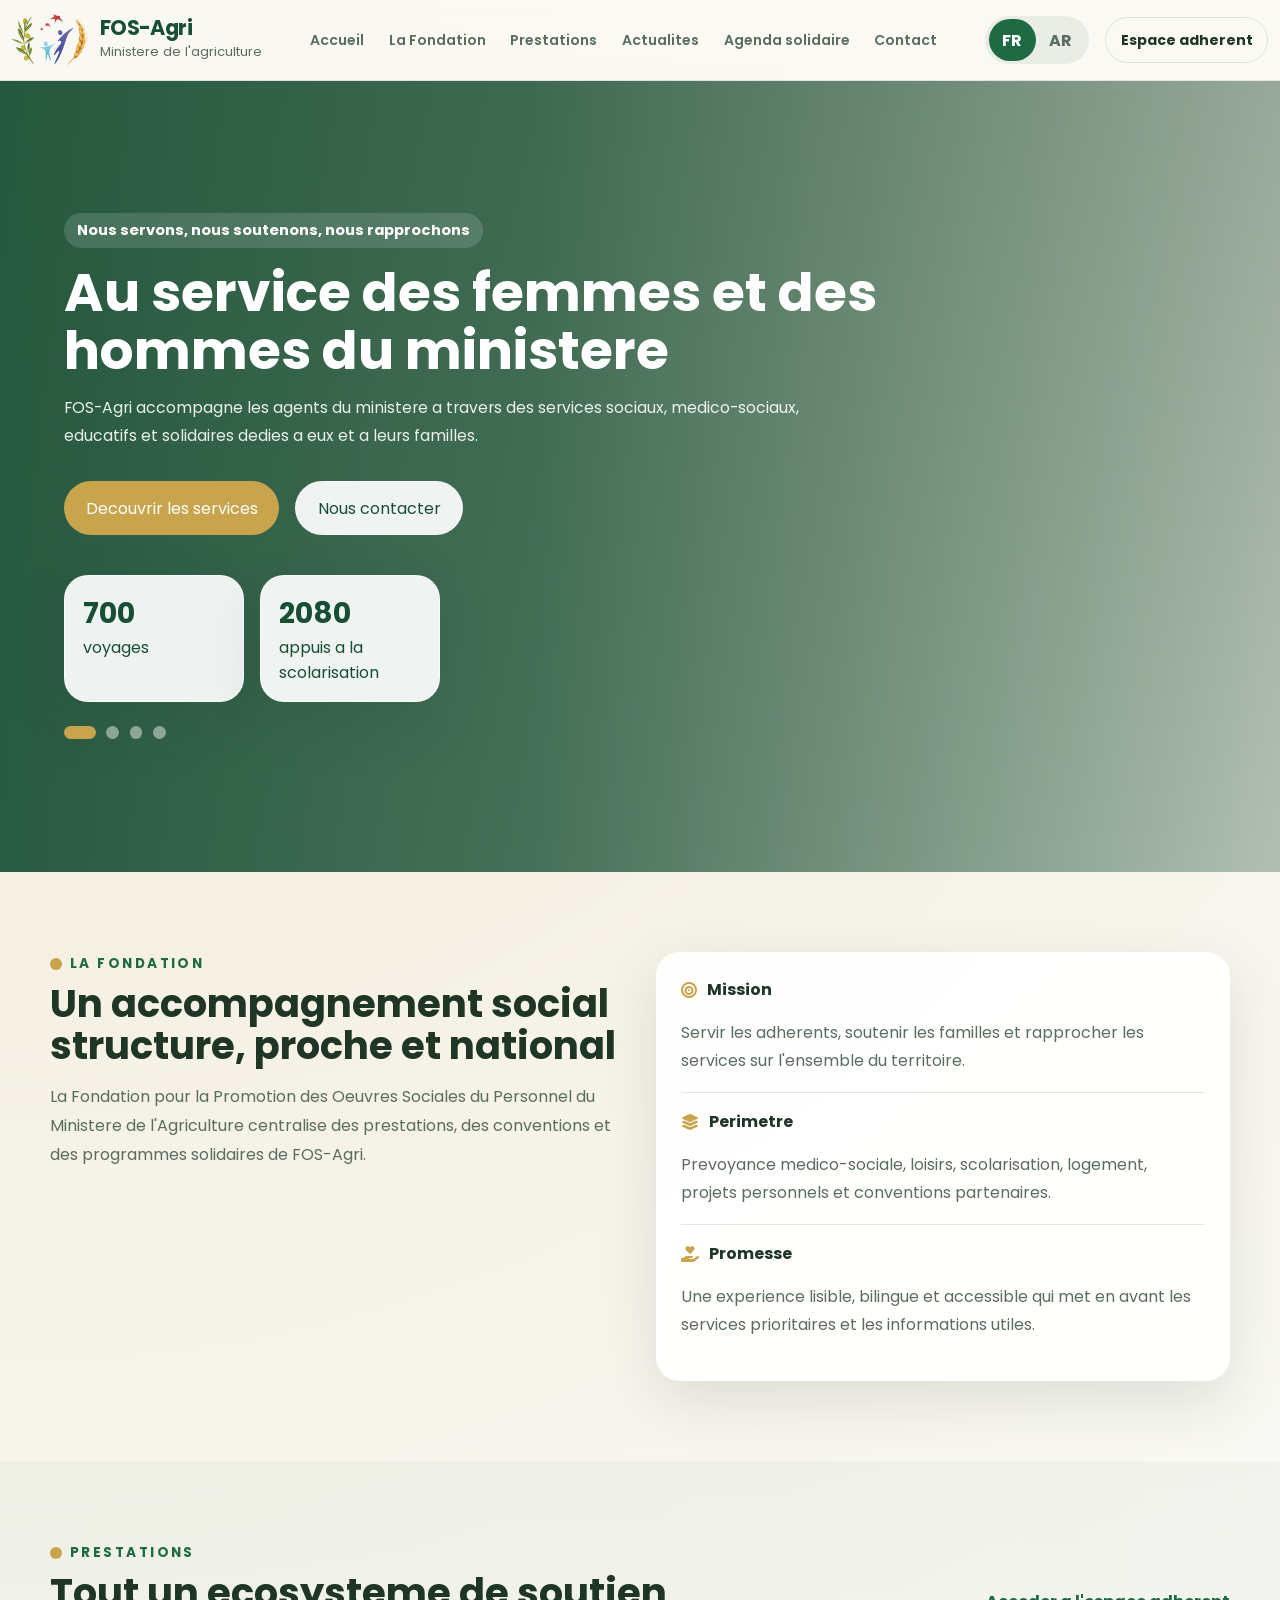
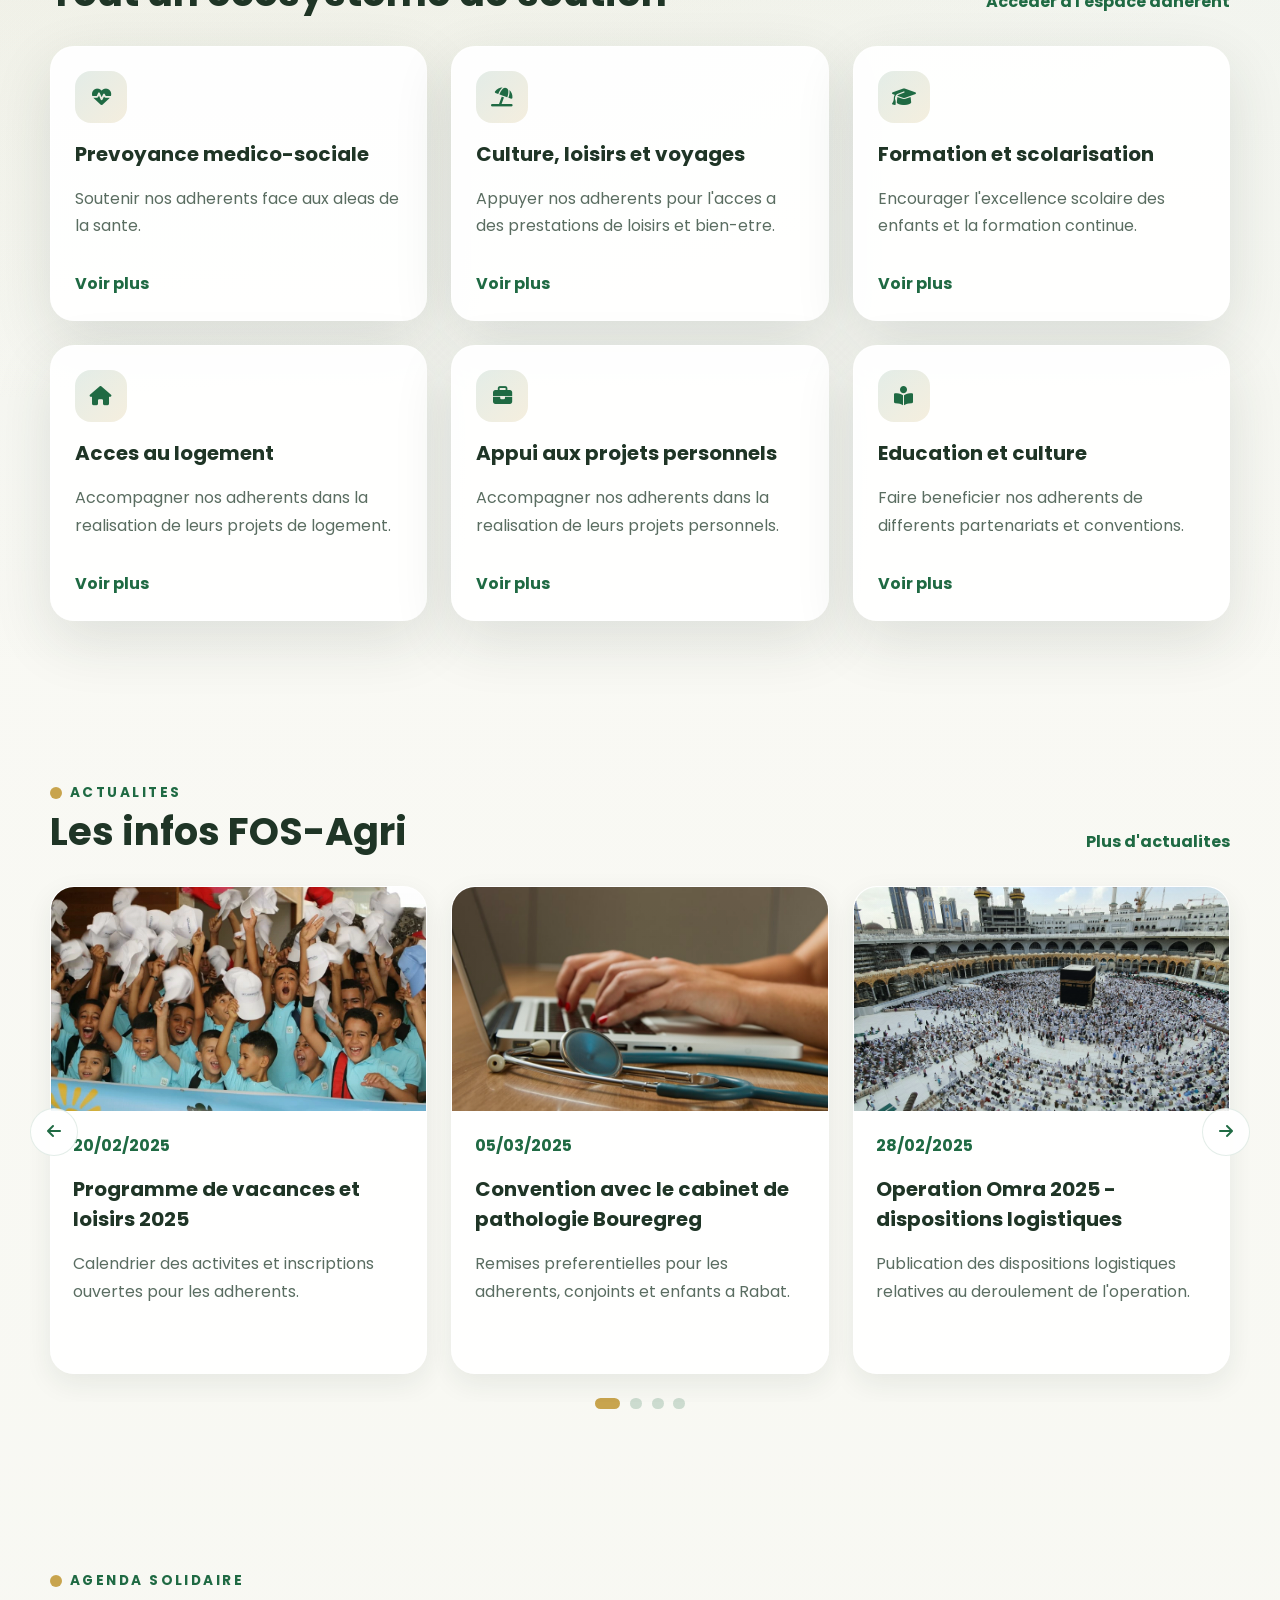
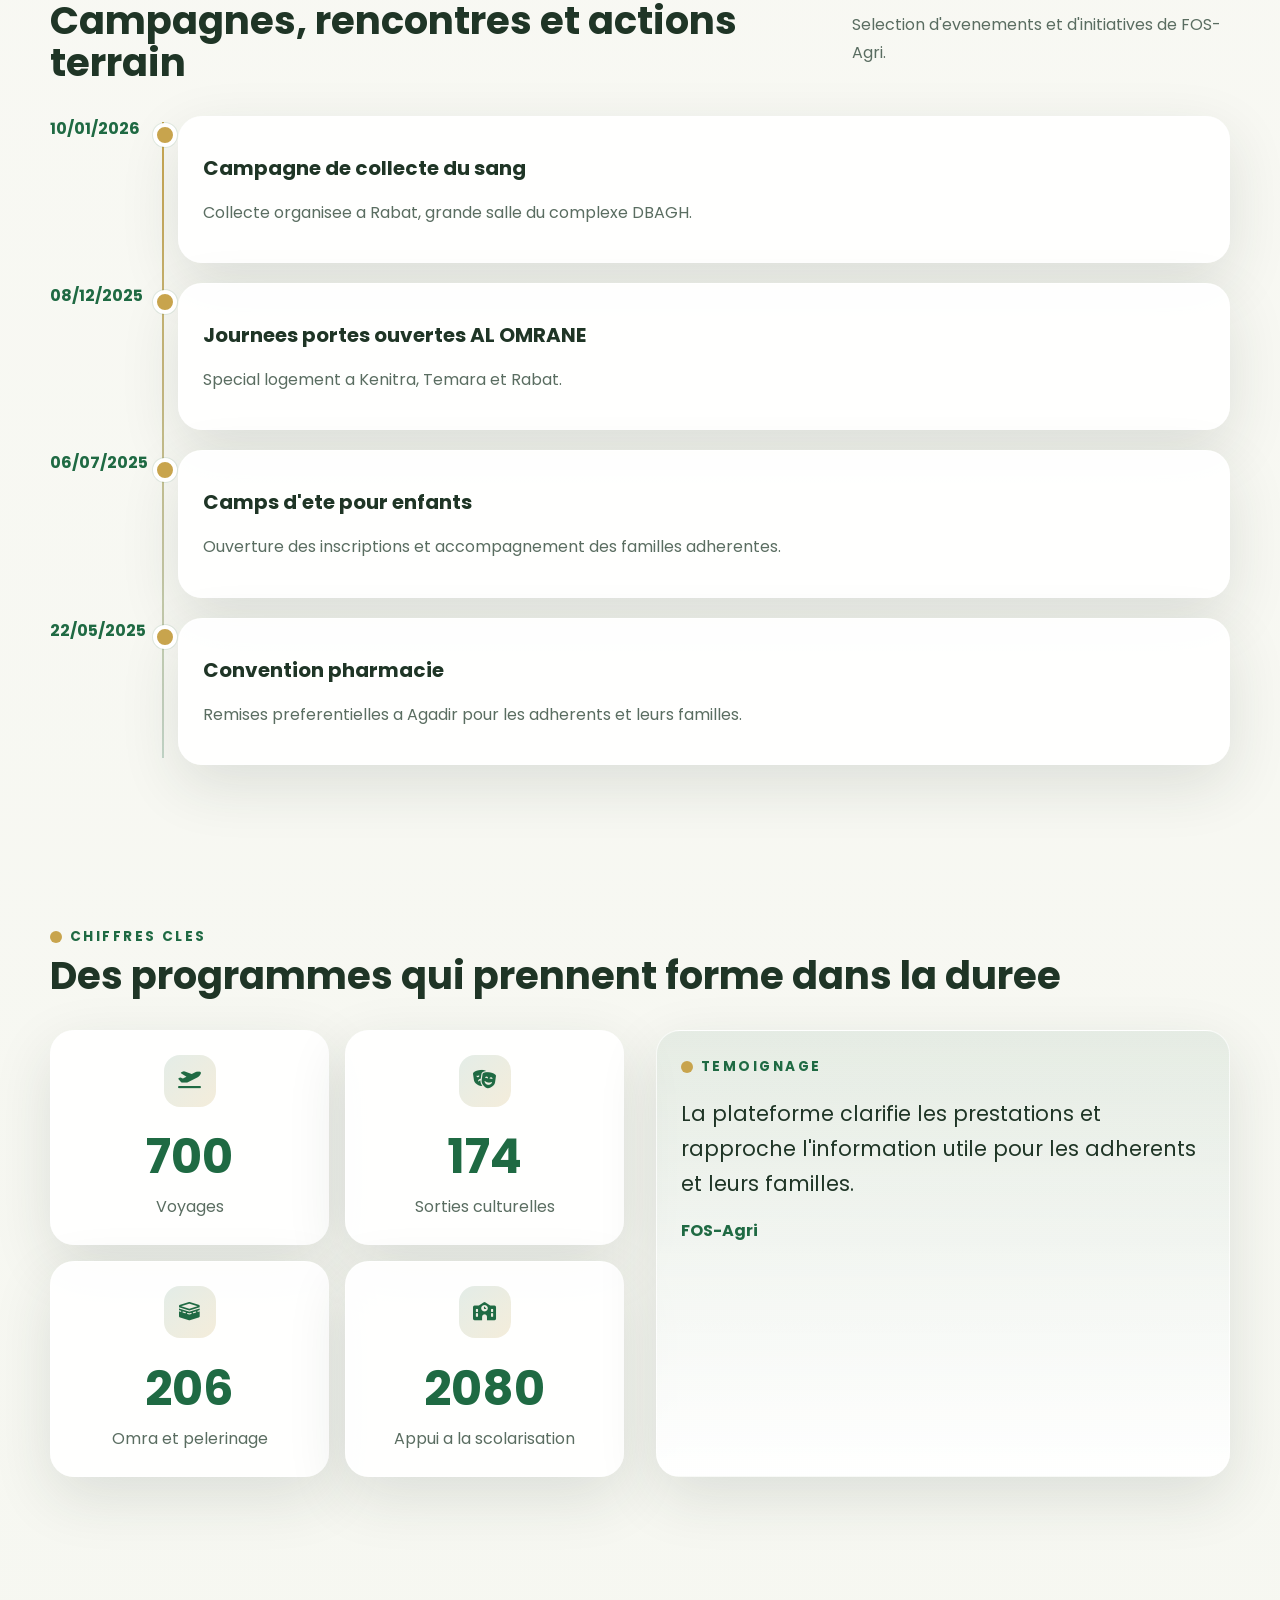
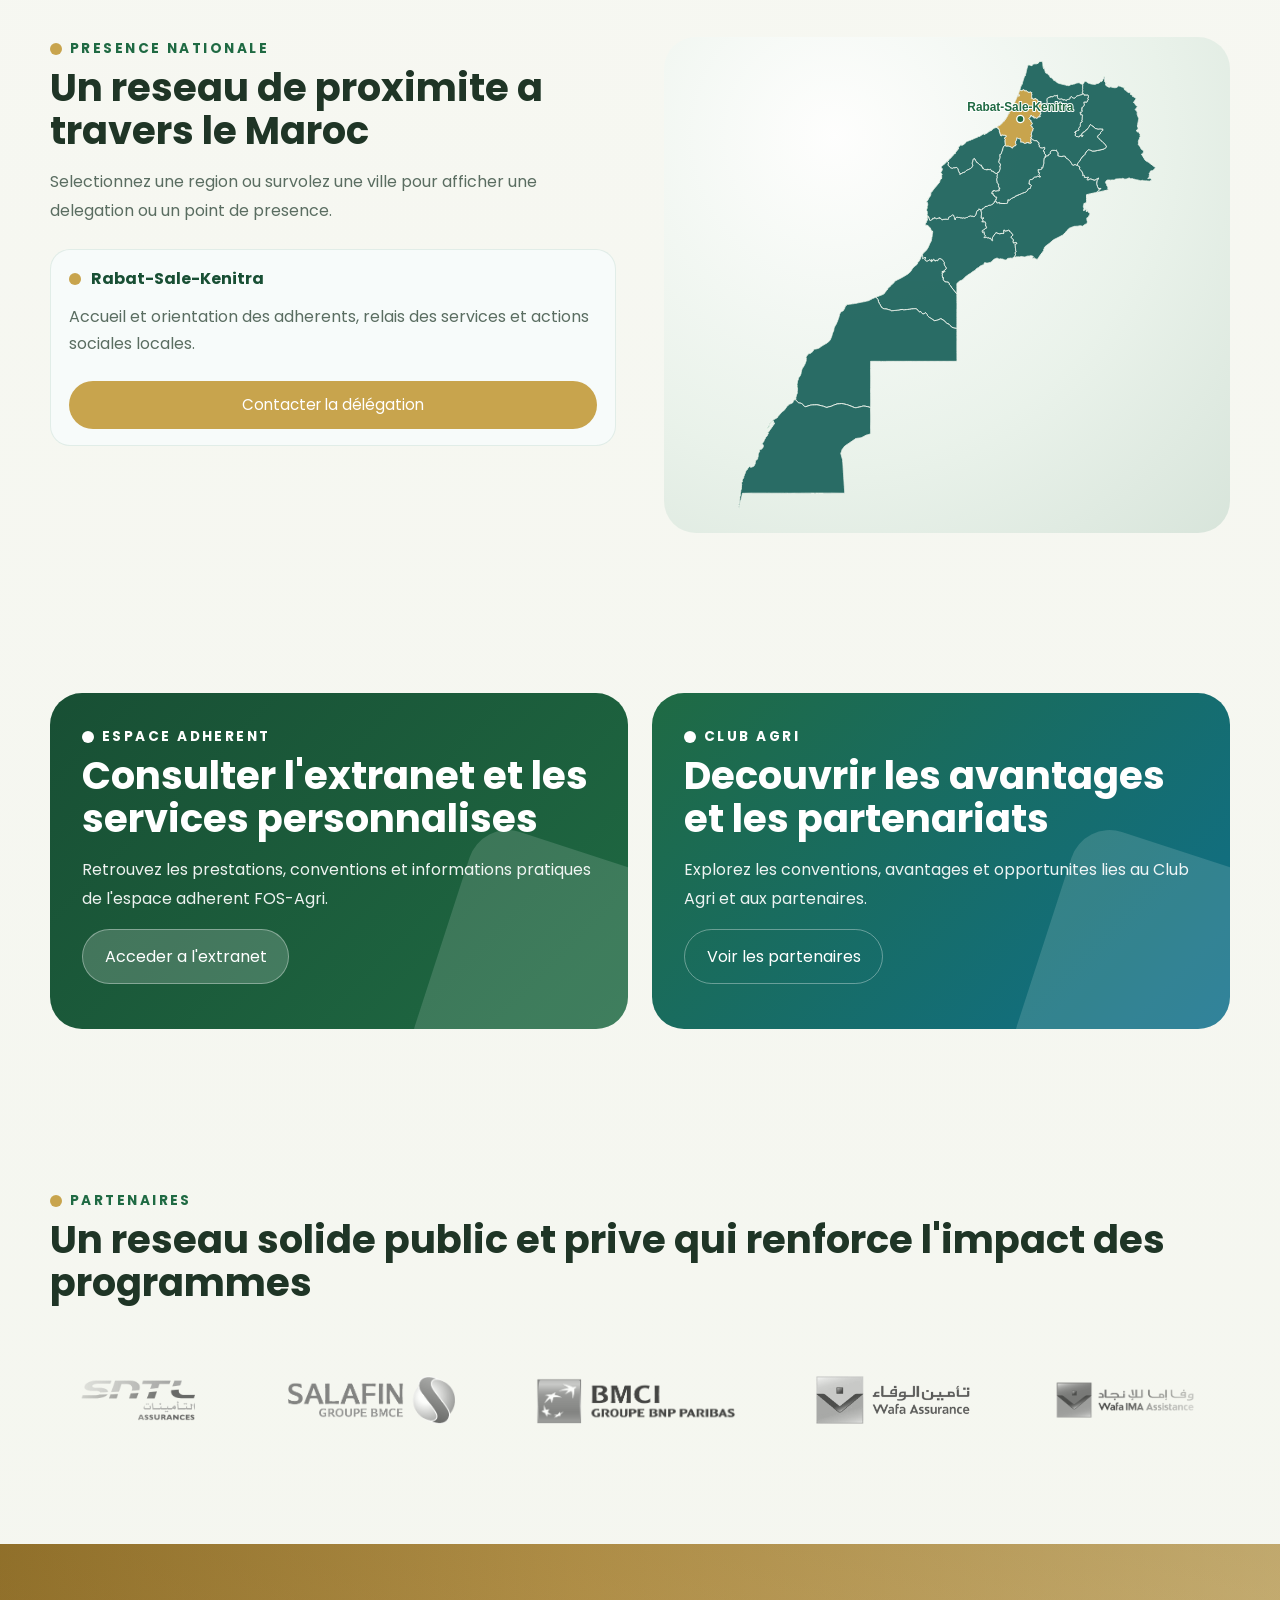
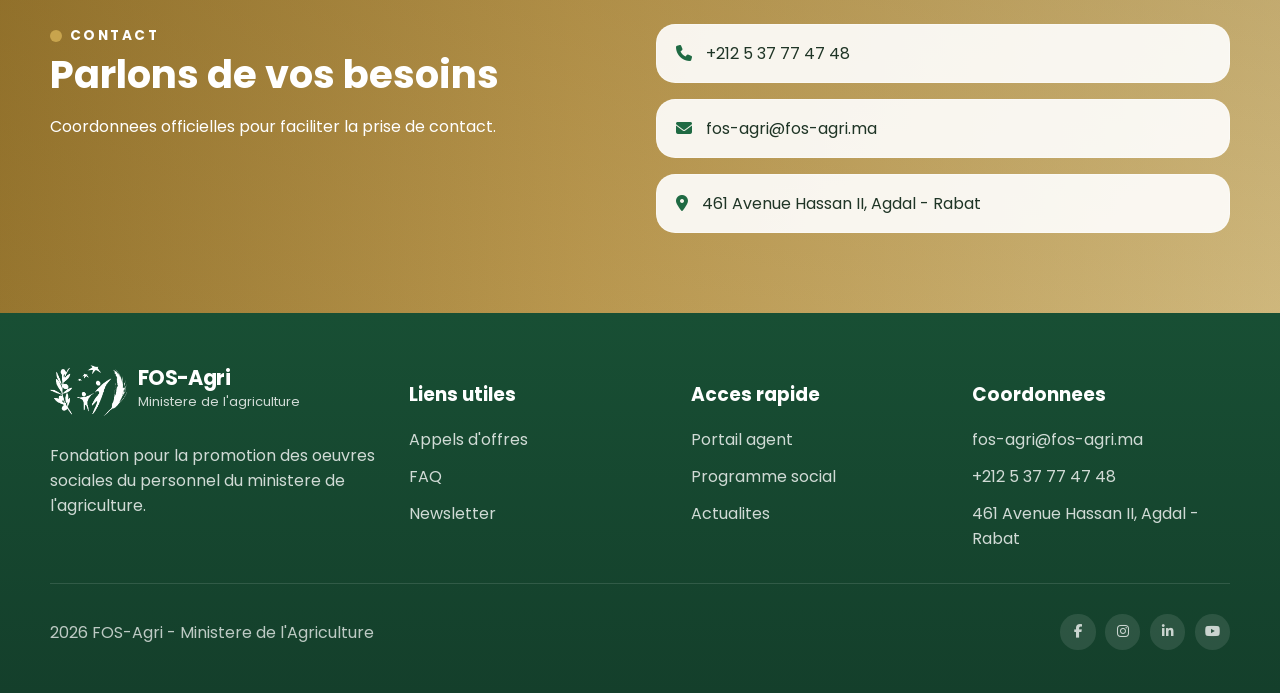
==== commit 36672d0e: "update" ====
--- a/index.html
+++ b/index.html
@@ -205,6 +205,9 @@
               <p id="region-title"></p>
             </div>
             <p id="region-text"></p>
+            <a href="#contact" class="btn btn-primary"
+              style="margin-top: 1.5rem; width: 100%; border-radius: 999px; font-size: 0.95rem; padding: 0.75rem 1.5rem; text-align: center; text-decoration: none; display: inline-block;"
+              data-i18n="region.contact">Contacter la délégation</a>
           </div>
         </div>
         <div class="map-stage">
--- a/assets/styles.css
+++ b/assets/styles.css
@@ -217,10 +217,6 @@
 
 .site-header.is-hidden {
   transform: translateY(-100%);
-}
-
-body {
-  padding-top: 5rem;
 }
 
 .nav-shell {
@@ -1180,6 +1176,9 @@
   display: grid;
   place-items: center;
   min-height: 8rem;
+  box-shadow: none;
+  border: none;
+  background: transparent;
 }
 
 .partner-card img {
@@ -1424,8 +1423,8 @@
 
 @media (max-width: 980px) {
   .site-nav {
-    position: fixed;
-    top: 5rem;
+    position: absolute;
+    top: calc(100% + 0.4rem);
     left: 1rem;
     right: 1rem;
     display: none;
@@ -1688,4 +1687,23 @@
 html[dir="rtl"] .back-to-top {
   right: auto;
   left: 1.75rem;
+}
+
+#main-content {
+  padding-top: 5rem;
+}
+
+@media (max-width: 980px) {
+  .map-info-card {
+    min-height: 18.5rem;
+  }
+
+  .morocco-map {
+    min-height: 24rem;
+  }
+
+  .morocco-map-object svg {
+    transform: scale(1.15);
+    transform-origin: center top;
+  }
 }
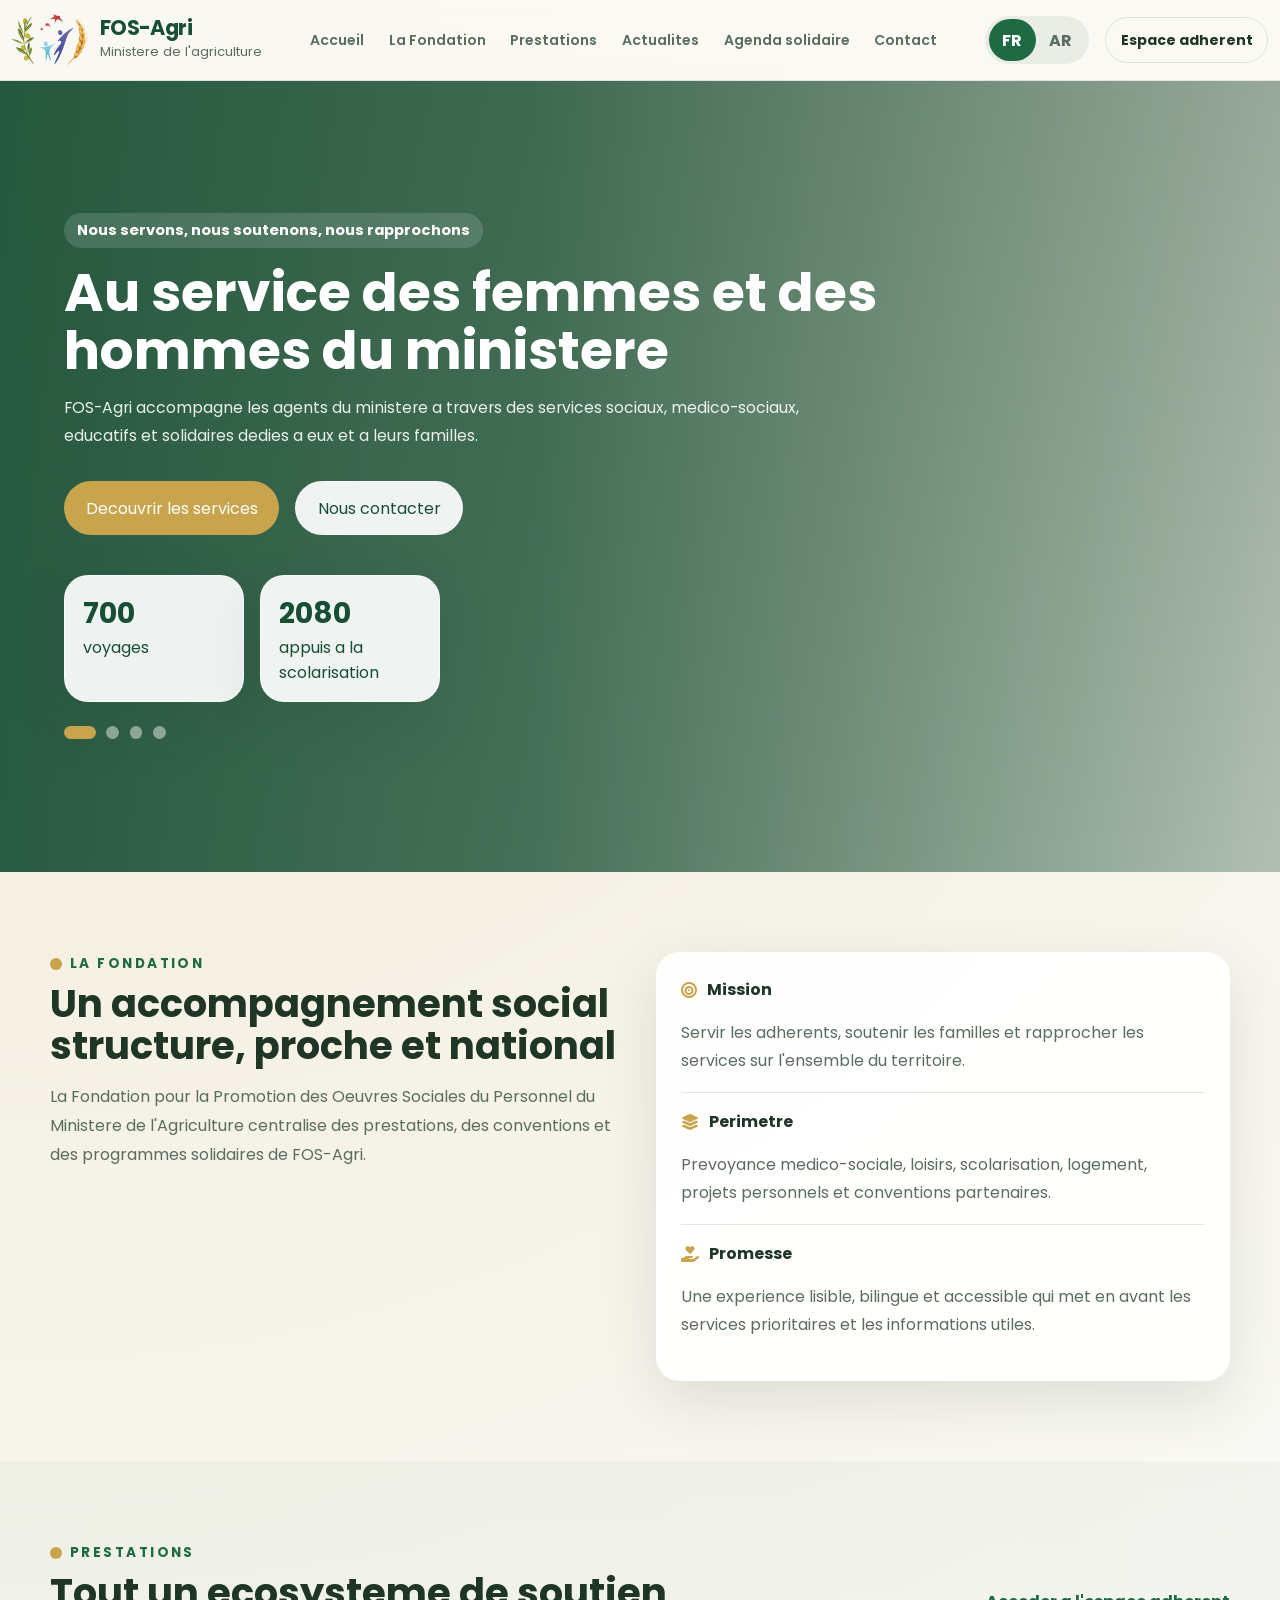
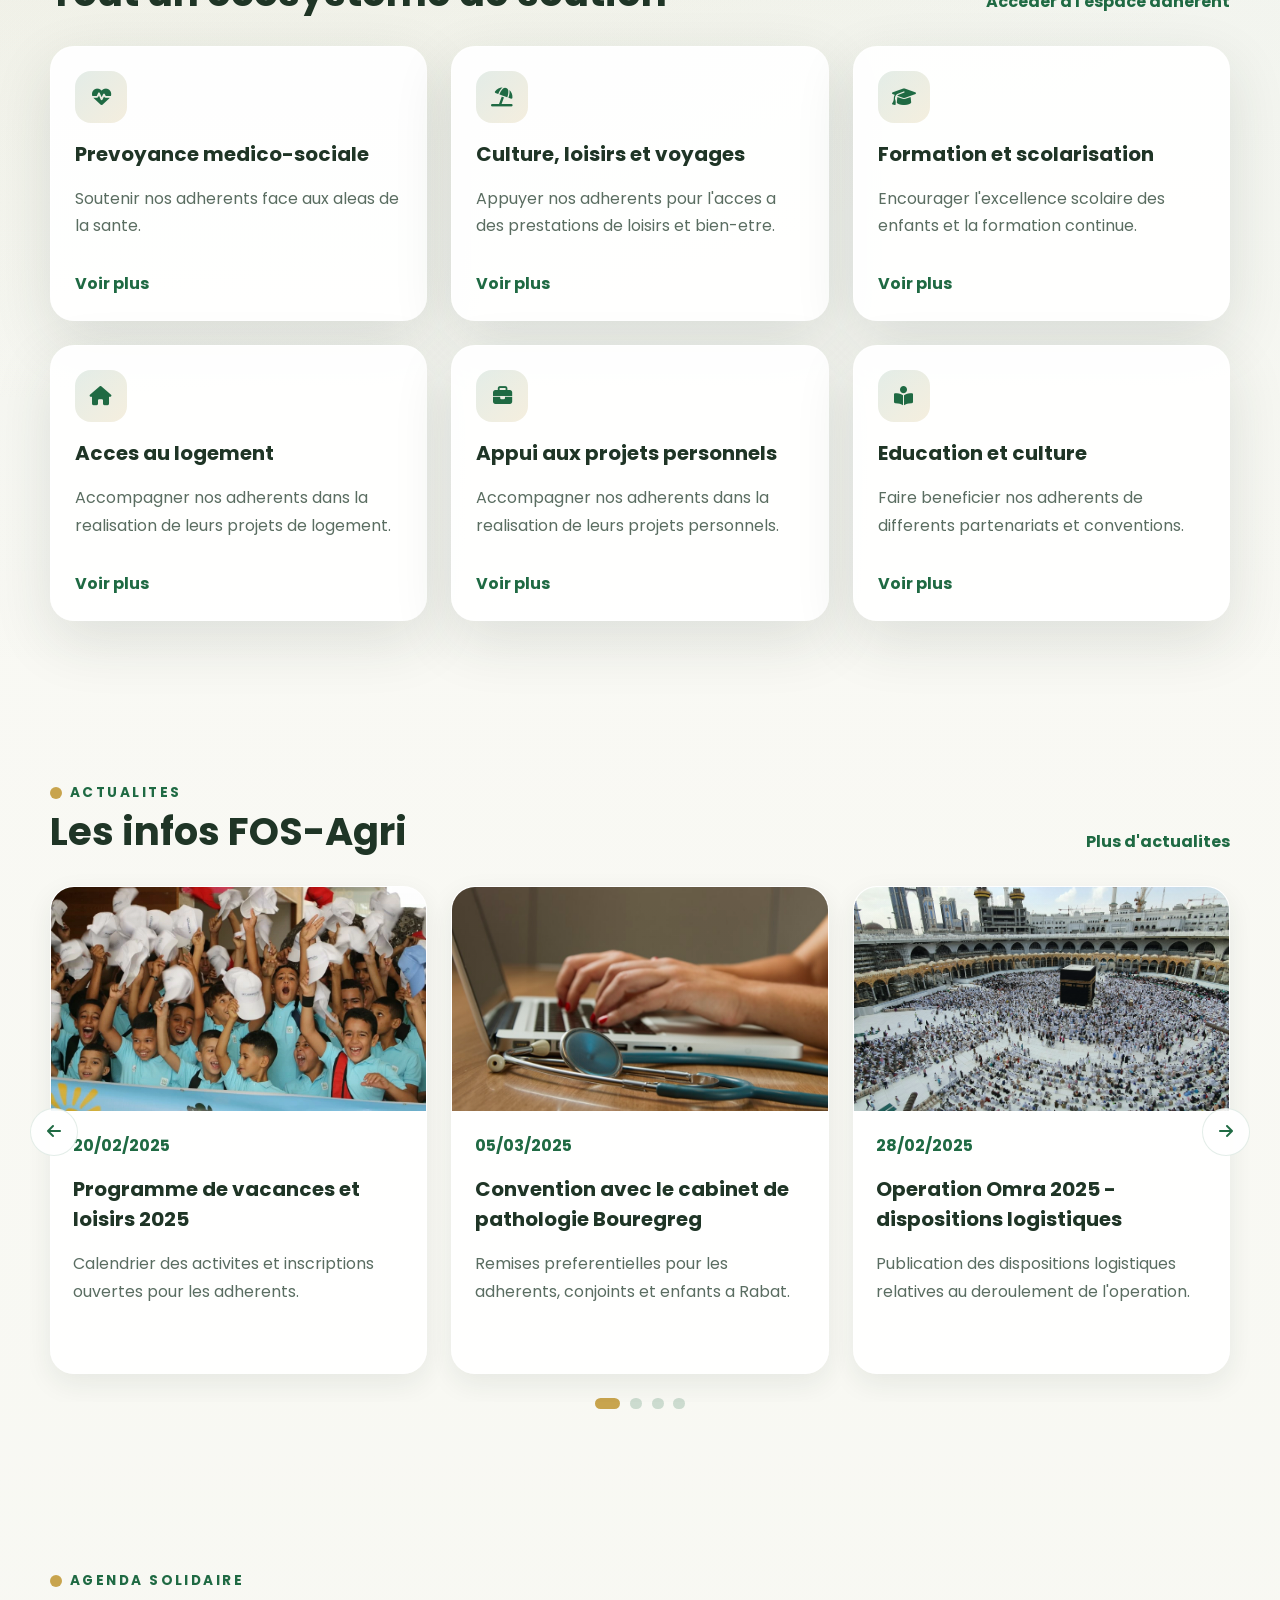
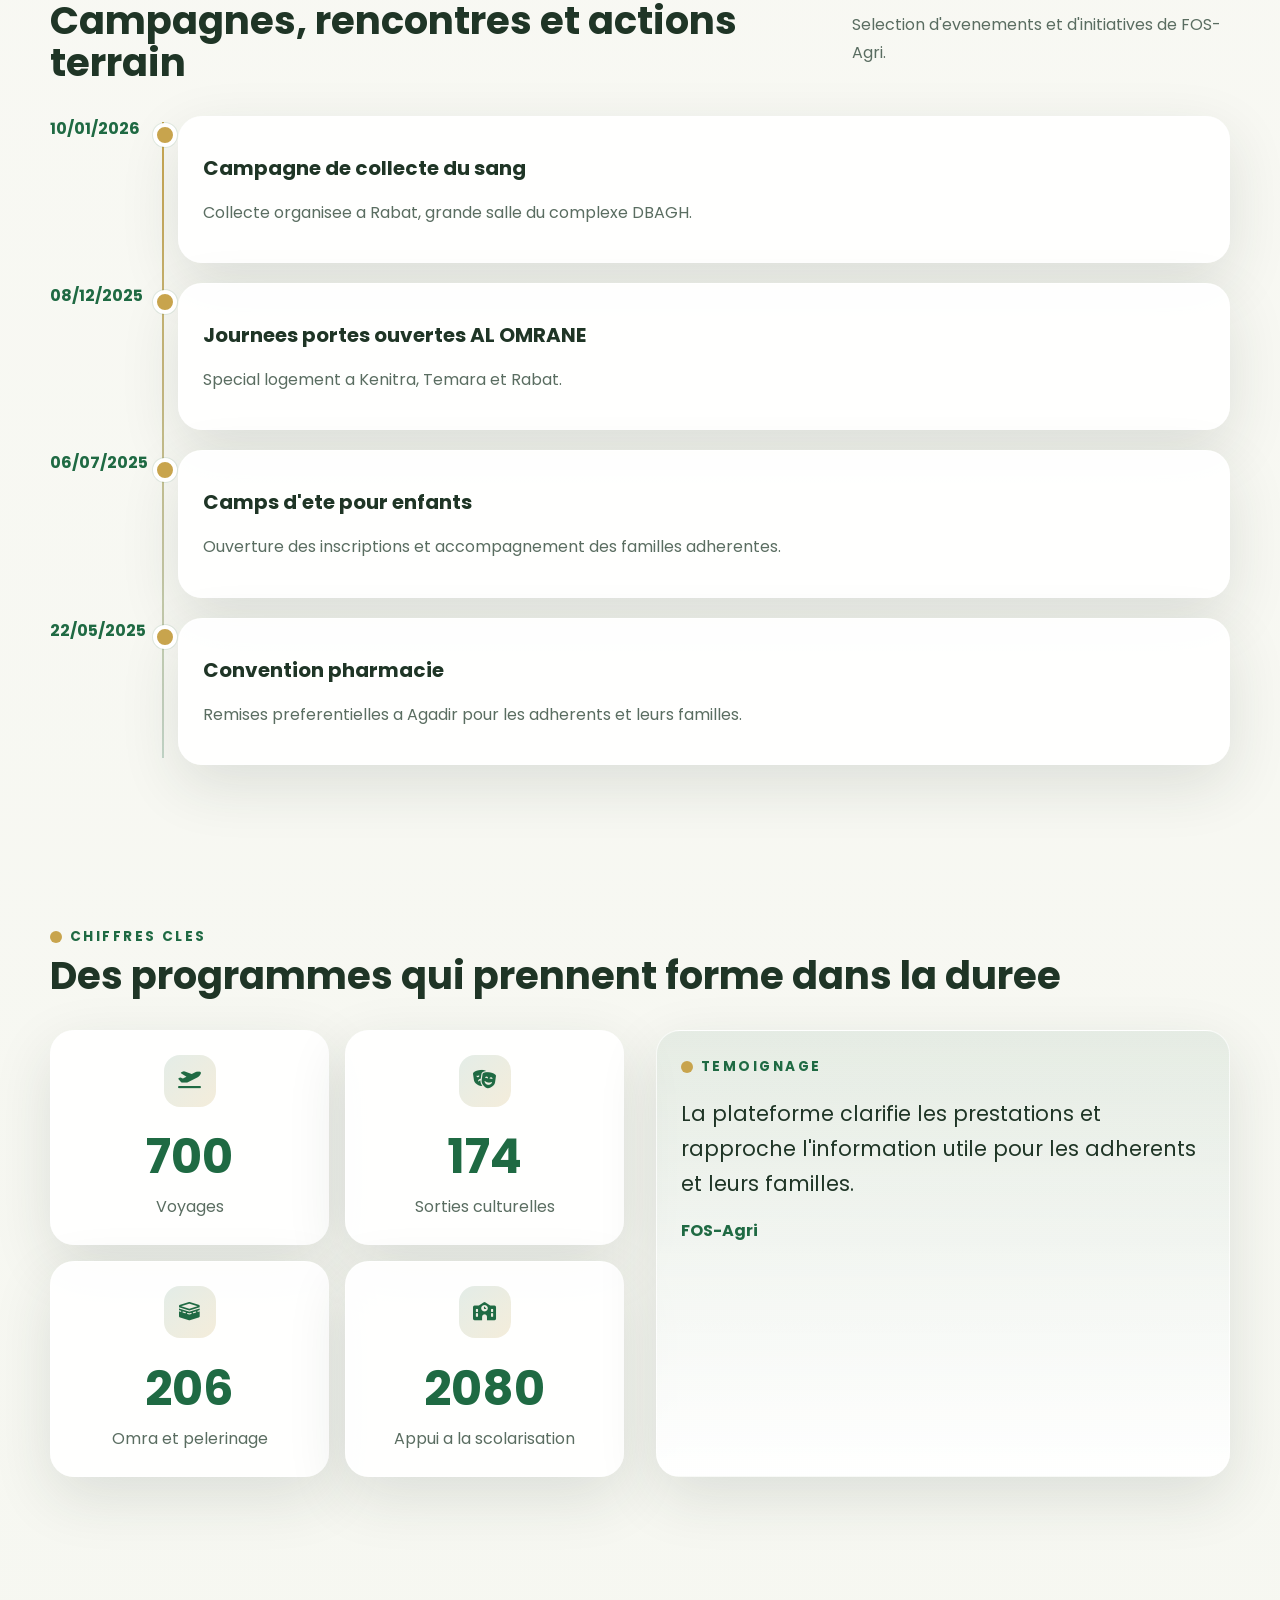
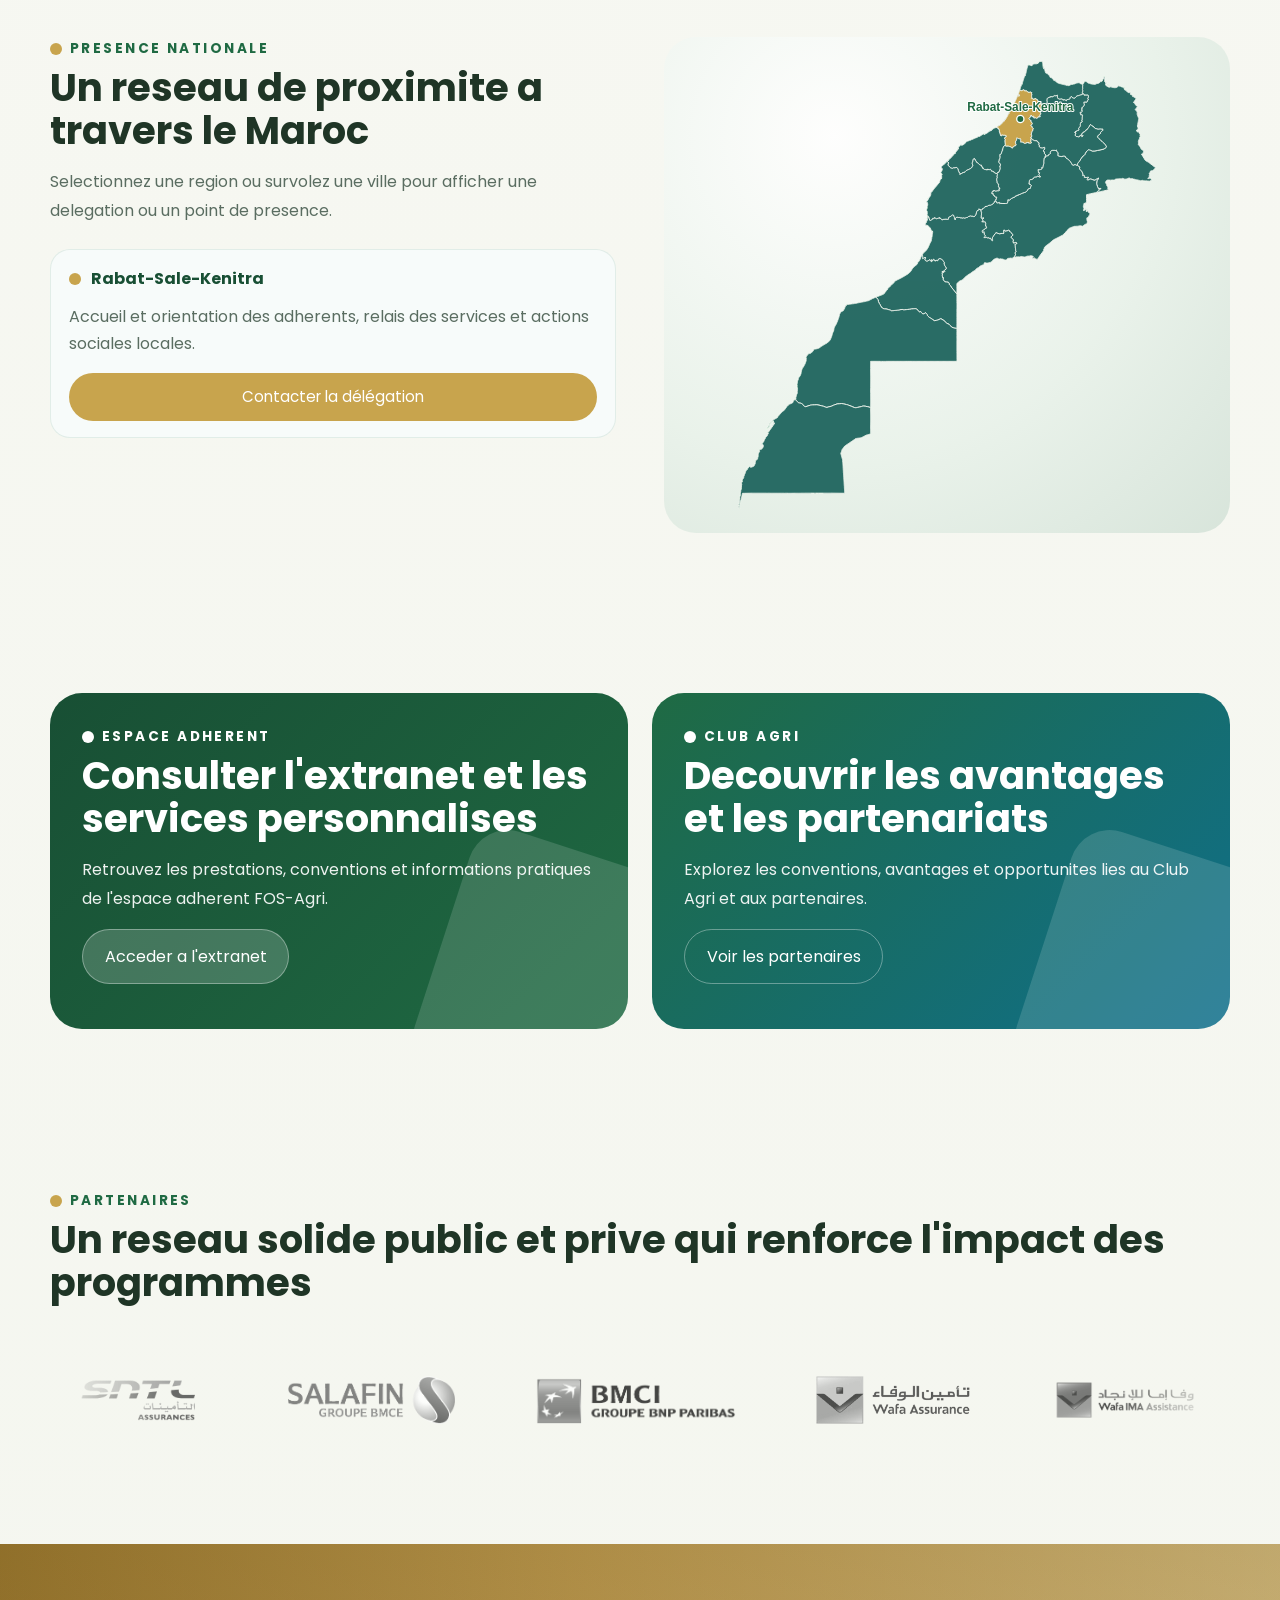
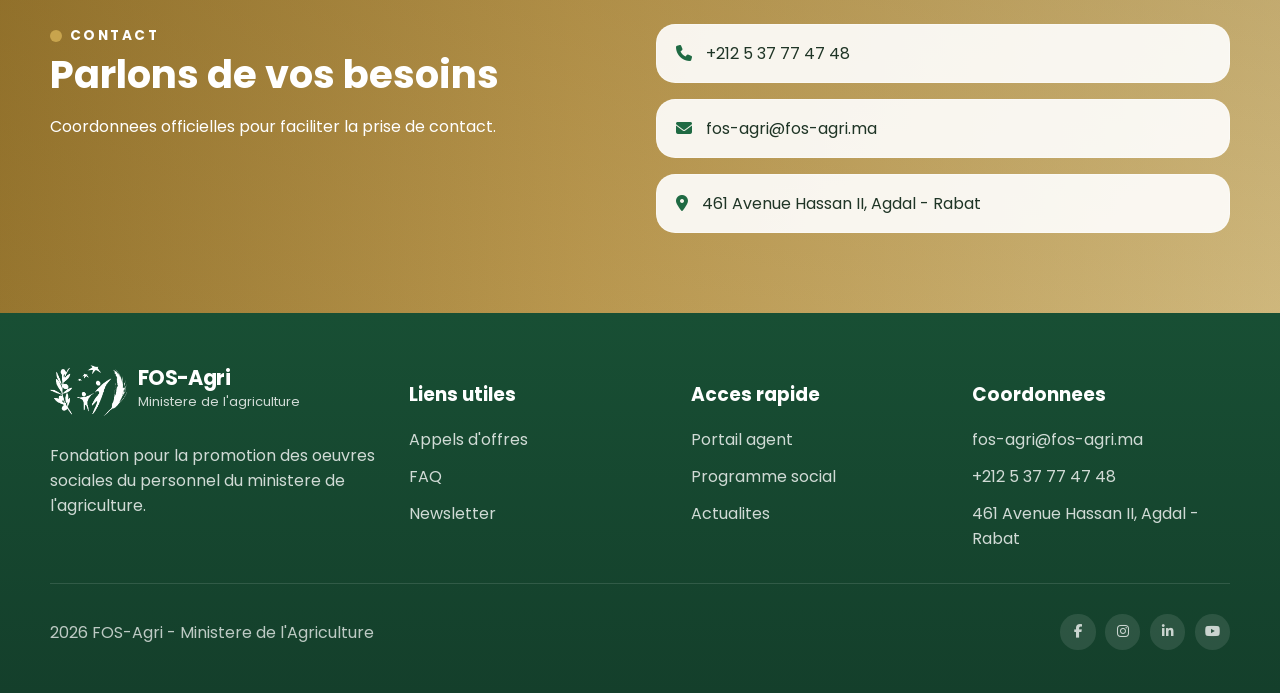
==== commit 8d5fab04: "update" ====
--- a/index.html
+++ b/index.html
@@ -206,7 +206,7 @@
             </div>
             <p id="region-text"></p>
             <a href="#contact" class="btn btn-primary"
-              style="margin-top: 1.5rem; width: 100%; border-radius: 999px; font-size: 0.95rem; padding: 0.75rem 1.5rem; text-align: center; text-decoration: none; display: inline-block;"
+              style="margin-top: 1rem; width: 100%; border-radius: 999px; font-size: 0.95rem; padding: 0.75rem 1.5rem; text-align: center; text-decoration: none; display: inline-block;"
               data-i18n="region.contact">Contacter la délégation</a>
           </div>
         </div>
--- a/assets/styles.css
+++ b/assets/styles.css
@@ -1695,7 +1695,7 @@
 
 @media (max-width: 980px) {
   .map-info-card {
-    min-height: 18.5rem;
+    min-height: 14.5rem;
   }
 
   .morocco-map {
